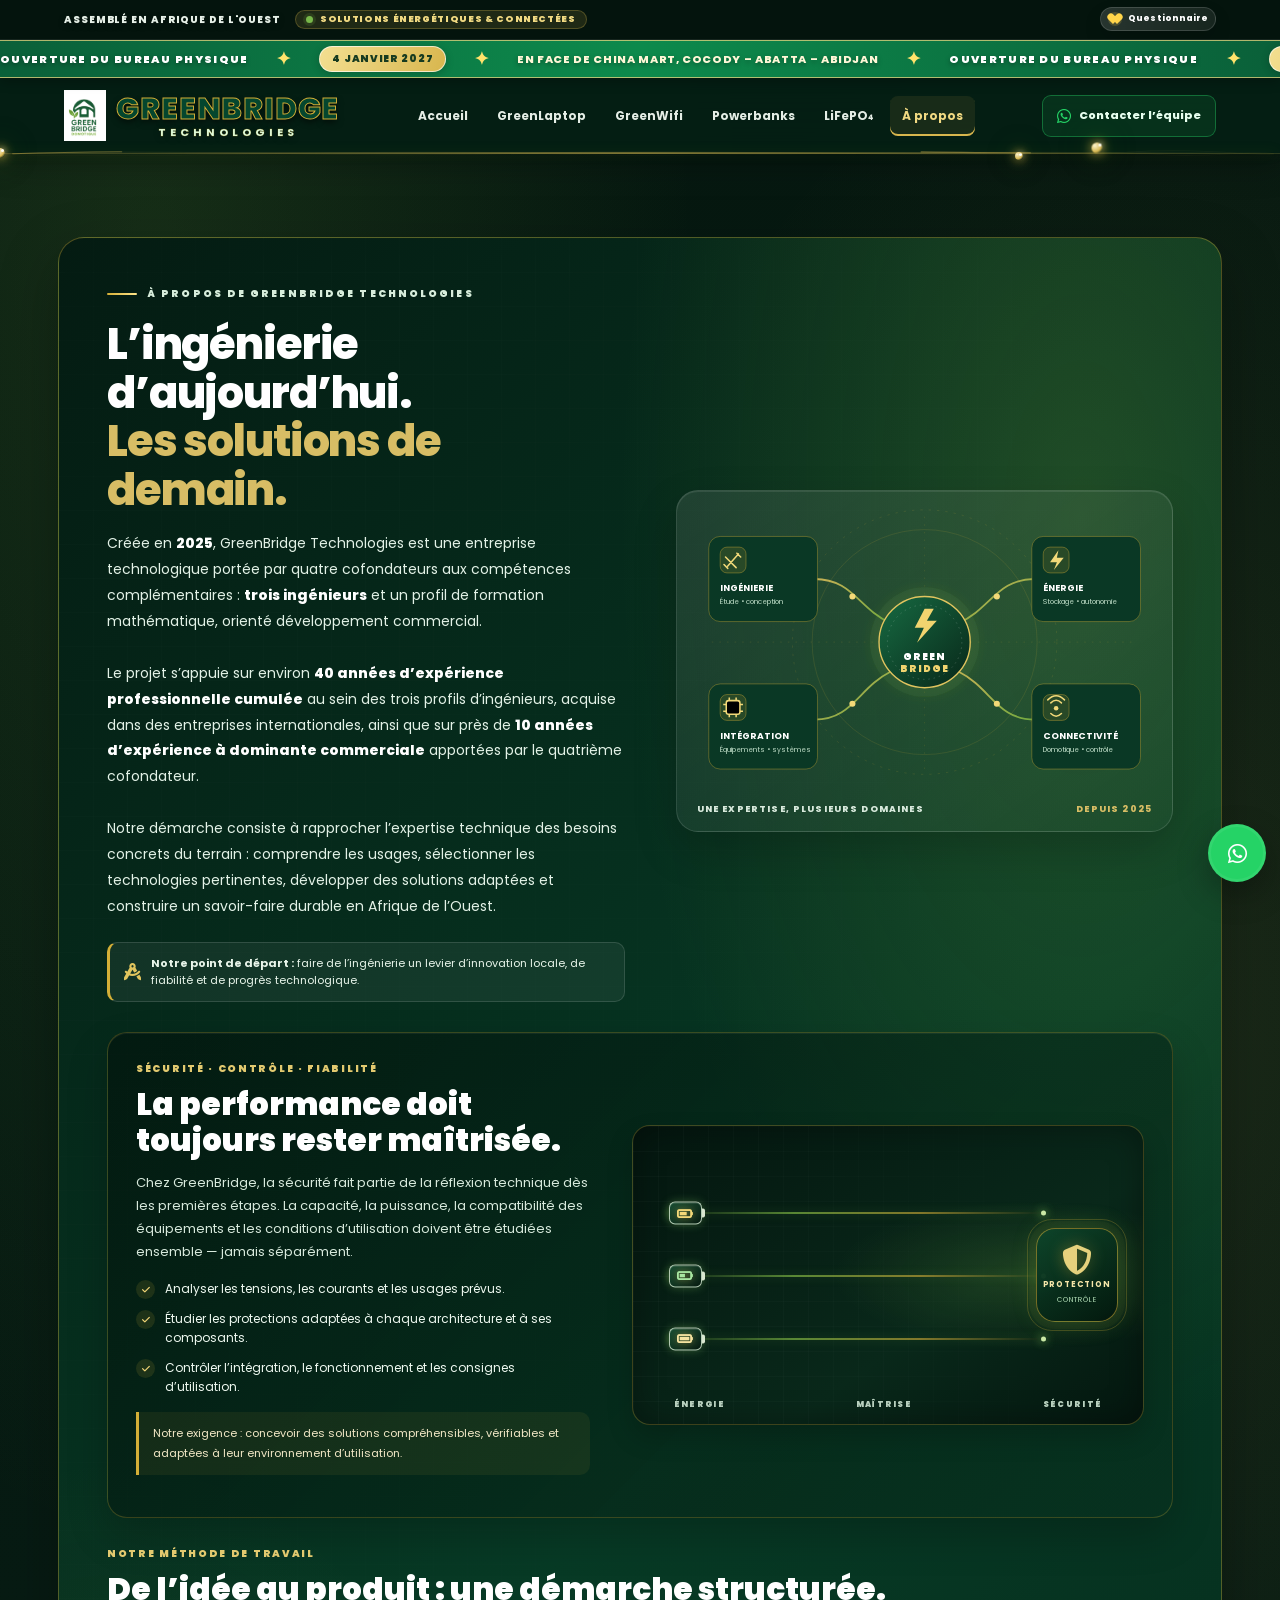
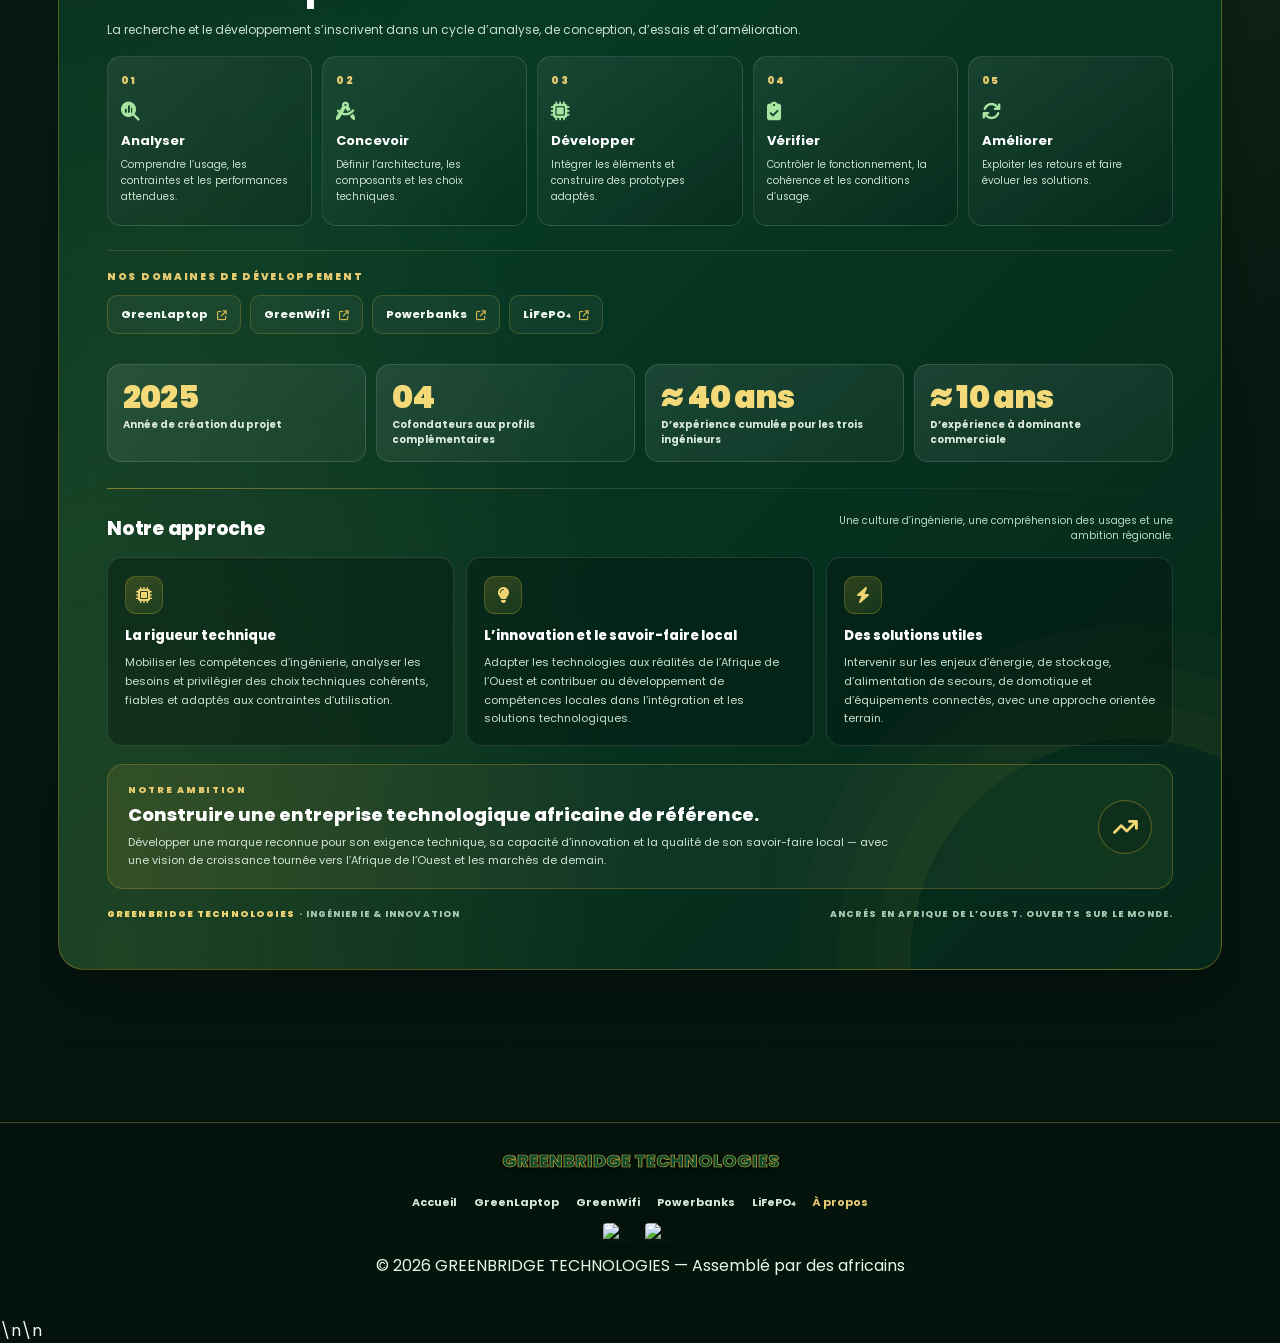
==== apropos.html @ 0605c3b7 "Update apropos.html" ====
<!DOCTYPE html>

<html lang="fr">
<head>
<script async="" src="https://www.googletagmanager.com/gtag/js?id=G-6M3D6J9B24"></script>
<script>
    window.dataLayer = window.dataLayer || [];
    function gtag(){dataLayer.push(arguments);}
    gtag('js', new Date());
    gtag('config', 'G-6M3D6J9B24');
  </script>
<meta charset="utf-8"/>
<meta content="width=device-width,initial-scale=1,viewport-fit=cover" name="viewport"/>
<title>À propos de GreenBridge Technologies — Ingénierie, R&D & sécurité</title>
<meta name="description" content="Découvrez les quatre univers GreenBridge et une démarche de recherche et développement portée par les ingénieurs associés et l’équipe."/>
<meta name="theme-color" content="#0a4d2e"/>
<link href="green bridge domo.png" rel="icon" type="image/png"/>
<link href="green bridge domo.png" rel="apple-touch-icon"/>
<link as="image" href="Energie_blanche.png" rel="preload"/>
<link as="image" href="green bridge domo.png" rel="preload"/>
<link as="image" href="Pwkb_Mini_3.png" rel="preload"/>
<link as="image" href="pwkb_123.png" rel="preload"/>
<link as="image" href="Greenplus_1.png" rel="preload"/>
<link as="image" href="Greenplus_2.png" rel="preload"/>
<link as="image" href="Greenplus_3.png" rel="preload"/>
<link as="image" href="pwkb_6.png" rel="preload"/>
<link as="image" href="pwkb_wireless_1.png" rel="preload"/>
<link as="image" href="Nos_produits_1.png" rel="preload"/>
<link as="image" href="Chargeur_ordi_1.png" rel="preload"/>
<link as="image" href="wifi_2.png" rel="preload"/>
<link as="image" href="Batterie%20GreenBridge%20violette%20en%20studio.png" rel="preload"/>
<link as="image" href="Greenonly.jpg" rel="preload"/>
<link as="image" href="greenonly1.jpg" rel="preload"/>
<link as="image" href="greenonly2.jpg" rel="preload"/>
<link as="image" href="greenonly3.jpg" rel="preload"/>
<link href="https://fonts.googleapis.com/css2?family=Poppins:wght@300;400;600;700;800&amp;display=swap" rel="stylesheet"/>
<link href="https://cdnjs.cloudflare.com/ajax/libs/font-awesome/6.4.2/css/all.min.css" rel="stylesheet"/>
<style>
  :root{
    --topbar-h:40px;
    --opening-h:38px;
    --header-h:72px;
    --maxw:1100px;
    --brand-green:#04462e;
    --green-dark:#061f14;
    --green-mid:#073217;
    --green-mid-2:#0b4d26;
    --accent:#7cb342;
    --accent-2:#a8e6a1;
    --bg:#0a4d2e;
    --gold-base:#d4af37;
    --gold-hover:#e6c95a;
    --muted-text-color:#e6f7ea;
    --electric-yellow:#ffd600;
    --whatsapp-green:#25D366;
    --card-bg-desktop: rgba(255,255,255,0.12);
    --card-bg-overlay: rgba(255,255,255,0.98);
    --card-border: rgba(6,42,32,0.06);
  }

  *{box-sizing:border-box}
  html, body{
    margin:0;
    padding:0;
    font-family:'Poppins',Arial,sans-serif;
    background:var(--bg);
    color:#fff;
    scroll-behavior:smooth;
    overflow-x:hidden;
    overflow-y:auto;
    min-height:100%;
    width:100%;
  }
  body{
    min-height:100vh;
    min-height:100dvh;
    width:100%;
    background:var(--bg);
    overscroll-behavior-y:auto;
    position:relative;
    -webkit-overflow-scrolling:touch;
  }
  body.no-scroll{overflow:hidden}
  a{color:inherit;text-decoration:none}
  img{max-width:100%;display:block}
  button{font-family:inherit}

  .page-bg{
    position:fixed;
    inset:0;
    z-index:0;
    pointer-events:none;
    width:100vw;
    height:100vh;
    height:100dvh;
    object-fit:cover;
    object-position:center center;
    transform:translateZ(0);
    backface-visibility:hidden;
    will-change:transform;
    background:var(--bg);
  }
  .page-bg-overlay{
    position:fixed;
    inset:0;
    z-index:1;
    pointer-events:none;
    background:linear-gradient(180deg, rgba(10,77,46,0.06), rgba(10,77,46,0.02));
  }

  .topbar{
    position:fixed;
    top:0;
    left:0;
    right:0;
    height:var(--topbar-h);
    background:var(--green-dark);
    display:flex;
    align-items:center;
    justify-content:space-between;
    gap:10px;
    padding:0 5vw;
    z-index:1500;
    font-size:12px;
    overflow:hidden;
  }
  .promo-wrap{flex:1;display:flex;align-items:center;justify-content:flex-start;min-width:0}
  .promo-text{
    display:inline-flex;
    align-items:center;
    gap:10px;
    font-size:10px;
    font-weight:800;
    letter-spacing:0.9px;
    text-transform:uppercase;
    color:#fff;
    -webkit-text-stroke:0.35px rgba(255,255,255,0.18);
    text-shadow:0 2px 6px rgba(0,0,0,0.35);
    white-space:nowrap;
  }
  .maintenance-status{
    display:inline-flex;
    align-items:center;
    gap:7px;
    padding:4px 10px;
    border:1px solid rgba(255,255,255,.45);
    border-radius:999px;
    background:linear-gradient(90deg,#d4af37,#f2d36b);
    color:#173b20;
    font-size:9px;
    line-height:1;
    font-weight:900;
    letter-spacing:.65px;
    text-shadow:none;
    -webkit-text-stroke:0;
    box-shadow:0 2px 8px rgba(0,0,0,.22);
  }
  .maintenance-status::before{
    content:"";
    width:7px;
    height:7px;
    flex:0 0 7px;
    border-radius:50%;
    background:#b42318;
    box-shadow:0 0 0 3px rgba(180,35,24,.14);
  }
  .topbar-actions{
    flex:0 0 auto;
    display:flex;
    align-items:center;
    justify-content:flex-end;
    min-width:0;
  }
  .survey-top-link{
    display:inline-flex;
    align-items:center;
    gap:6px;
    padding:4px 7px;
    border-radius:999px;
    border:1px solid rgba(255,255,255,0.14);
    background:linear-gradient(90deg, rgba(255,255,255,0.14), rgba(255,255,255,0.08));
    color:#fff;
    box-shadow:0 8px 18px rgba(0,0,0,0.14);
    text-decoration:none;
    cursor:pointer;
    font-weight:800;
    letter-spacing:0.05px;
    white-space:nowrap;
    transition:transform .18s ease, box-shadow .18s ease, background .18s ease;
    min-height:22px;
    line-height:1;
    touch-action:manipulation;
    -webkit-tap-highlight-color:transparent;
    position:relative;
    z-index:2000;
    pointer-events:auto;
    max-width:calc(100vw - 170px);
    overflow:hidden;
    transform:translateY(-1px);
    font-size:8.5px;
  }
  .survey-top-link:hover{
    transform:translateY(-2px);
    box-shadow:0 12px 28px rgba(0,0,0,0.22);
    background:linear-gradient(90deg, rgba(255,255,255,0.20), rgba(255,255,255,0.12));
  }
  .survey-top-link:active{
    transform:translateY(0px) scale(0.99);
  }
  .survey-top-badge{
    display:inline-flex;
    align-items:center;
    justify-content:center;
    width:14px;
    height:14px;
    border-radius:50%;
    background:rgba(255,213,74,0.18);
    color:#ffd54a;
    font-size:9px;
    flex:0 0 auto;
  }
  .survey-heart{
    width:10px;
    height:10px;
    position:relative;
    display:inline-block;
    animation:heartbeat 1.25s ease-in-out infinite;
    transform-origin:center;
  }
  .survey-heart::before,
  .survey-heart::after{
    content:"";
    position:absolute;
    width:7px;
    height:10px;
    background:#ffd54a;
    border-radius:7px 7px 0 0;
  }
  .survey-heart::before{
    left:3px;
    transform:rotate(-45deg);
    transform-origin:0 100%;
  }
  .survey-heart::after{
    left:0;
    transform:rotate(45deg);
    transform-origin:100% 100%;
  }
  @keyframes heartbeat{
    0%, 100%{ transform:scale(1); }
    14%{ transform:scale(1.08); }
    28%{ transform:scale(0.98); }
    42%{ transform:scale(1.12); }
    60%{ transform:scale(1); }
  }
  @media (max-width:640px){
    .promo-text{font-size:9px;gap:0}
    .promo-origin{display:none}
    .maintenance-status{font-size:8px;padding:4px 8px;letter-spacing:.45px}
    .survey-top-link{
      padding:3px 6px;
      gap:5px;
      font-size:8px;
      max-width:calc(100vw - 120px);
      min-height:20px;
    }
    .survey-top-badge{
      width:13px;
      height:13px;
    }
  }
  @media (max-width:420px){
    .survey-top-link{
      font-size:7.5px;
      padding:3px 5px;
      max-width:calc(100vw - 92px);
    }
  }


  /* Bande d'ouverture : pleine largeur entre la barre supérieure et le logo */
  .opening-strip{
    position:fixed;
    top:var(--topbar-h);
    left:0;
    right:0;
    width:100%;
    height:var(--opening-h);
    z-index:1495;
    display:flex;
    align-items:center;
    overflow:hidden;
    background:linear-gradient(90deg,#087a40 0%,#12a85d 50%,#087a40 100%);
    border-top:1px solid #f4d35e;
    border-bottom:1px solid #f4d35e;
    box-shadow:0 4px 12px rgba(0,0,0,.24);
  }
  .opening-strip-track{
    display:flex;
    align-items:center;
    width:max-content;
    flex:0 0 auto;
    animation:openingFullScroll 28s linear infinite;
    will-change:transform;
  }
  .opening-strip:hover .opening-strip-track{animation-play-state:paused}
  .opening-strip-group{
    display:flex;
    align-items:center;
    gap:28px;
    padding-right:28px;
    white-space:nowrap;
    flex:0 0 auto;
  }
  .opening-strip-title{
    color:#fff;
    font-size:12px;
    font-weight:900;
    letter-spacing:1.1px;
    text-transform:uppercase;
    text-shadow:0 2px 5px rgba(0,0,0,.35);
  }
  .opening-strip-date{
    display:inline-flex;
    align-items:center;
    justify-content:center;
    padding:4px 12px;
    border-radius:999px;
    background:linear-gradient(90deg,#ffe36b,#ffc928);
    color:#173b20;
    border:1px solid rgba(255,255,255,.65);
    box-shadow:0 2px 8px rgba(0,0,0,.2);
    font-size:11px;
    font-weight:900;
    letter-spacing:.7px;
  }
  .opening-strip-location{
    color:#fff7d7;
    font-size:11px;
    font-weight:800;
    letter-spacing:.65px;
    text-shadow:0 2px 5px rgba(0,0,0,.35);
    text-transform:uppercase;
  }
  .opening-strip-separator{color:#ffe36b;font-size:18px;font-weight:900;line-height:1}
  @keyframes openingFullScroll{
    from{transform:translateX(0)}
    to{transform:translateX(-33.333333%)}
  }

  header{
    position:fixed;
    top:calc(var(--topbar-h) + var(--opening-h));
    left:0;
    right:0;
    height:var(--header-h);
    background:linear-gradient(90deg,var(--green-mid),var(--green-mid-2));
    display:flex;
    align-items:center;
    justify-content:space-between;
    gap:10px;
    padding:0 5vw;
    z-index:1490;
    box-shadow:0 4px 12px rgba(0,0,0,.25);
    overflow:hidden;
  }
  .logo-text{
    display:flex;
    align-items:flex-start;
    gap:12px;
    flex:0 0 auto;
    min-width:0;
  }
  .logo-text img{
    height:56px;
    display:block;
    flex:0 0 auto;
  }
  .brand-stack{
    display:flex;
    flex-direction:column;
    align-items:center;
    justify-content:flex-start;
    line-height:1;
    text-align:center;
    min-width:0;
    margin:0;
    padding:0;
    position:relative;
    top:1px;
  }
  .company-name{
    font-size:34px;
    font-weight:800;
    letter-spacing:1px;
    padding:0;
    margin:0;
    border-radius:8px;
    color:#04462e;
    -webkit-text-stroke:0.95px var(--gold-base);
    text-shadow:0 3px 6px rgba(0,0,0,0.6);
    position:relative;
    top:2px;
    white-space:nowrap;
    line-height:1;
    text-align:center;
    width:max-content;
    display:block;
  }
  .company-tagline{
    font-size:14px;
    font-weight:700;
    letter-spacing:5px;
    text-transform:uppercase;
    color:#dfffe6;
    padding:0;
    margin:2px 0 0 0;
    text-shadow:0 2px 6px rgba(0,0,0,0.45);
    -webkit-text-stroke:0.4px rgba(212,175,55,0.55);
    white-space:nowrap;
    line-height:1;
    text-align:center;
    width:max-content;
    display:block;
  }

  .worldcup-ad{
    display:flex;
    align-items:center;
    gap:10px;
    max-width:360px;
    padding:8px 12px;
    border-radius:14px;
    background:linear-gradient(135deg, rgba(255,255,255,0.14), rgba(255,213,74,0.10));
    border:1px solid rgba(255,255,255,0.18);
    box-shadow:0 10px 24px rgba(0,0,0,0.18);
    text-decoration:none;
    color:#fff;
    backdrop-filter:blur(6px);
    transition:transform .18s ease, box-shadow .18s ease;
  }
  .worldcup-ad:hover{
    transform:translateY(-1px);
    box-shadow:0 14px 30px rgba(0,0,0,0.24);
  }
  .worldcup-ad-visual{
    width:52px;
    height:52px;
    border-radius:50%;
    overflow:hidden;
    flex:0 0 auto;
    box-shadow:0 0 0 2px rgba(255,255,255,0.14);
  }
  .worldcup-ad-visual svg{
    width:100%;
    height:100%;
    display:block;
  }
  .worldcup-ad-copy{
    display:flex;
    flex-direction:column;
    line-height:1.1;
    min-width:0;
  }
  .worldcup-ad-copy .ad-kicker{
    font-size:10px;
    letter-spacing:1px;
    font-weight:900;
    color:#ffd54a;
    text-transform:uppercase;
  }
  .worldcup-ad-copy strong{
    font-size:14px;
    font-weight:800;
    white-space:nowrap;
  }
  .worldcup-ad-copy small{
    font-size:11px;
    color:#e6f7ea;
    white-space:nowrap;
  }

  .flags-row{
    display:flex;
    align-items:center;
    gap:5px;
    margin-top:3px;
    flex-wrap:wrap;
    max-width:170px;
  }
  .flag-pill{
    width:20px;
    height:20px;
    border-radius:50%;
    overflow:hidden;
    display:inline-flex;
    align-items:center;
    justify-content:center;
    border:1px solid rgba(255,255,255,0.25);
    box-shadow:0 4px 10px rgba(0,0,0,0.16);
    background:#fff;
    flex:0 0 auto;
  }
  .flag-pill img{
    width:100%;
    height:100%;
    object-fit:cover;
  }

  .electric-band {
    position: fixed;
    top: calc(var(--topbar-h) + var(--opening-h) + var(--header-h) - 6px);
    left: 0;
    right: 0;
    height: 14px;
    z-index: 1900;
    pointer-events: none;
    overflow: visible;
    transform: translateZ(0);
  }
  .electric-band .container {
    position: absolute;
    left: 0;
    top: 50%;
    transform: translateY(-50%);
    width: 100vw;
    max-width: none;
    padding: 0;
    height: 100%;
    pointer-events: none;
    box-sizing: border-box;
  }
  .lightning-svg {
    width: 100vw;
    height: 100%;
    display: block;
    pointer-events: none;
    mix-blend-mode: screen;
  }
  .lightning-svg path.zap {
    stroke: var(--electric-yellow);
    stroke-width: 2.0;
    fill: none;
    stroke-linecap: round;
    stroke-linejoin: round;
    opacity: 0.9;
  }
  .lightning-svg path.bright {
    stroke: var(--electric-yellow);
    stroke-width: 2.6;
    fill: none;
    stroke-linecap: round;
    stroke-linejoin: round;
    opacity: 1;
    stroke-dasharray: 520;
    stroke-dashoffset: 520;
  }

  .orbs{
    position:absolute;
    left:0;
    top:0;
    width:100vw;
    height:100%;
    pointer-events:none;
    overflow:visible;
  }
  .orb{
    position:absolute;
    width:8px;
    height:8px;
    border-radius:50%;
    background:radial-gradient(circle at 30% 30%, #fff8b0, var(--electric-yellow));
    box-shadow:0 0 12px rgba(255,214,0,0.95),0 0 30px rgba(255,214,0,0.16);
    transform:translate(-50%,-50%);
    opacity:0;
    transition:opacity .18s linear;
  }
  .electric-band.active .orb{opacity:1;}
  @keyframes buzz-slow{
    0%{ transform: translate(-50%,-50%) translateX(-1.5px);}
    50%{ transform: translate(-50%,-50%) translateX(1.5px);}
    100%{ transform: translate(-50%,-50%) translateX(-1.5px);}
  }
  .orb.buzz{ animation:buzz-slow 1.8s linear infinite; }

  .glowline{
    position:absolute;
    left:50%;
    top:50%;
    transform:translate(-50%,-50%);
    height:3px;
    width:0;
    background:linear-gradient(90deg, rgba(255,238,170,0), var(--electric-yellow), rgba(255,238,170,0));
    border-radius:8px;
    box-shadow:0 6px 18px rgba(255,214,0,0.12);
    opacity:0;
    transition:opacity .22s ease;
  }
  .electric-band.active .glowline{
    width:100vw;
    opacity:1;
    animation:pulse 3s ease-in-out infinite;
  }
  @keyframes pulse{
    0%{ transform:translate(-50%,-50%) scaleX(.7); opacity:.6 }
    50%{ transform:translate(-50%,-50%) scaleX(1); opacity:1 }
    100%{ transform:translate(-50%,-50%) scaleX(.7); opacity:.6 }
  }

  .container{max-width:var(--maxw);margin:0 auto;padding:18px 14px 160px;position:relative;z-index:40}
  main.container{min-height:calc(100vh - 160px)}

  /* CADRE TRANSPARENT AUTOUR DE NOS MODÈLES */
  .models-wrapper{
    margin:18px 0 28px;
    padding:18px 12px 16px;
    width:100%;
    max-width:100vw;
    position:relative;
    z-index:60;
    border-radius:16px;
    background:rgba(255,255,255,.10);
    border:1px solid rgba(255,255,255,.18);
    box-shadow:0 12px 30px rgba(0,0,0,.10);
  }
  .models-header{display:flex;align-items:center;justify-content:center;margin-bottom:12px}
  .models-title{
    font-weight:800;
    font-size:22px;
    color:var(--brand-green);
    letter-spacing:0.4px;
    background:rgba(255,255,255,0.6);
    padding:8px 14px;
    border-radius:10px;
    box-shadow:0 8px 20px rgba(6,42,32,0.06)
  }
  .models{
    display:grid;
    grid-template-columns:repeat(auto-fit,minmax(min(100%,220px),1fr));
    gap:18px;
    align-items:stretch;
    min-width:0;
    max-width:100%;
    margin:0 auto;
    padding:6px 14px;
    box-sizing:border-box
  }
  .models .model{
    display:flex;
    flex-direction:column;
    justify-content:space-between;
    min-width:0;
    max-width:100%;
    box-sizing:border-box;
    overflow:hidden;
    gap:12px;
    padding:14px;
    border-radius:12px;
    background:var(--card-bg-desktop);
    border:1px solid var(--card-border);
    box-shadow:0 8px 20px rgba(6,42,32,0.04);
    cursor:pointer;
    min-height:240px;
    backdrop-filter:blur(4px) saturate(110%);
    color:#02110a;
    user-select:none;
    transition:transform .18s ease, box-shadow .18s ease, border-color .18s ease, background .18s ease;
  }

  .models .thumb,.models .meta,.models .model-new-actions{min-width:0;max-width:100%;box-sizing:border-box}
  .models .model.active{
    transform:translateY(-2px);
    background:rgba(255,255,255,0.22);
    border-color:rgba(124,179,66,0.35);
    box-shadow:0 14px 30px rgba(6,42,32,0.12);
  }
  .models .model:focus-visible{outline:3px solid rgba(212,175,55,0.38);outline-offset:3px}
  .models .thumb{
    position:relative;
    flex:0 0 56%;
    height:0;
    padding-bottom:56%;
    overflow:hidden;
    border-radius:10px;
    background:linear-gradient(180deg, rgba(255,255,255,0.06), rgba(255,255,255,0.10))
  }
  .models .thumb img{position:absolute;inset:0;width:100%;height:100%;object-fit:cover;object-position:center;border-radius:8px}
  .models .thumb.new-model-placeholder{display:flex;flex-direction:column;align-items:center;justify-content:center;gap:8px;color:#527363;font-size:12px;font-weight:800;text-align:center;background:linear-gradient(135deg,rgba(255,255,255,.8),rgba(220,239,225,.85));border:1px dashed rgba(10,77,46,.22);box-sizing:border-box}
  .models .thumb.new-model-placeholder i{font-size:30px;color:#7cb342}
  .model .meta{min-width:0;max-width:100%;width:100%;box-sizing:border-box}
  .model .meta h4{margin:0;font-size:18px;color:#02110a;font-weight:900;max-width:100%;overflow-wrap:anywhere;word-break:normal}
  .model .meta p{margin:10px 0 0;font-size:14px;color:rgba(2,17,10,0.95);line-height:1.25;font-weight:600;max-width:100%;overflow-wrap:anywhere;word-break:normal}
  .model .meta p small{display:block;color:rgba(2,17,10,0.88);font-weight:500;margin-top:4px;max-width:100%;overflow-wrap:anywhere;word-break:normal}
  .btn-small{background:transparent;border:1px solid rgba(6,42,32,0.06);padding:8px 10px;border-radius:8px;cursor:pointer;font-weight:700;color:#08110a}
  .notice-mini-link{display:inline-flex;align-items:center;justify-content:center;gap:5px;padding:8px 10px;border-radius:8px;background:#e7f4e9;color:#06462e;border:1px solid rgba(4,70,46,.12);font-size:11px;font-weight:800;text-decoration:none;white-space:nowrap}
  .notice-mini-link:hover{background:#d9efdd}
  /* Actions harmonisées des cartes dans « Nos modèles » : informations, notice et contact.
     La structure, les dimensions et la présentation générale des cartes sont conservées. */
  .model-new-actions{display:flex;flex-wrap:wrap;align-items:stretch;justify-content:center;gap:6px;margin-top:auto;width:100%;min-width:0;max-width:100%;box-sizing:border-box}
  .model-new-actions .new-info-btn,
  .model-new-actions .new-order-btn{display:inline-flex;flex:0 1 auto;min-width:0;max-width:100%;align-items:center;justify-content:center;gap:5px;padding:8px 9px;border:0;border-radius:8px;font-family:inherit;font-size:10px;line-height:1.15;font-weight:800;cursor:pointer;white-space:normal;overflow-wrap:anywhere;text-align:center;box-sizing:border-box}
  .model-new-actions .new-info-btn{background:#e7f4e9;color:#06462e}
  .model-new-actions .new-order-btn{background:#25D366;color:#fff}
  .model-new-actions .notice-mini-link{display:inline-flex;flex:0 1 auto;min-width:0;max-width:100%;padding:8px 9px;font-size:10px;white-space:normal;overflow-wrap:anywhere;text-align:center;box-sizing:border-box}
  .notice-link-btn{display:inline-flex;align-items:center;justify-content:center;gap:6px;padding:9px 11px;border-radius:8px;background:#e7f4e9;color:#06462e;border:1px solid rgba(4,70,46,.12);font-size:11px;font-weight:800;text-decoration:none;cursor:pointer}
  .notice-link-btn:hover{background:#d9efdd}
  .new-product-actions .notice-link-btn{font-family:inherit;font-size:11px}


  .new-products-section{
    margin:18px 0 28px;
    padding:18px 12px 16px;
    border-radius:16px;
    background:rgba(255,255,255,.10);
    border:1px solid rgba(255,255,255,.18);
    box-shadow:0 12px 30px rgba(0,0,0,.10);
  }
  .new-products-heading{display:flex;justify-content:center;align-items:center;margin-bottom:14px}
  .new-products-grid{
    display:grid;
    grid-template-columns:repeat(4,minmax(0,1fr));
    gap:14px;
    max-width:var(--maxw);
    margin:0 auto;
  }
  .new-product-card{
    position:relative;
    display:flex;
    flex-direction:column;
    align-items:center;
    gap:10px;
    min-width:0;
    min-height:235px;
    padding:18px 14px;
    border-radius:14px;
    background:rgba(255,255,255,.96);
    color:#10251a;
    text-align:center;
    box-shadow:0 10px 24px rgba(0,0,0,.12);
    border:1px solid rgba(212,175,55,.42);
    overflow:hidden;
  }
  .new-product-badge{
    display:inline-flex;
    align-items:center;
    justify-content:center;
    padding:5px 10px;
    border-radius:999px;
    background:linear-gradient(90deg,#ffe36b,#ffc928);
    color:#173b20;
    font-size:10px;
    font-weight:900;
    letter-spacing:.8px;
  }
  /* Zone photo sur les cartes : l'image remplit toute la surface réservée. */
  .new-product-photo-placeholder{
    position:relative;
    display:block;
    width:100%;
    height:160px;
    min-height:160px;
    max-height:160px;
    aspect-ratio:16 / 9;
    flex:0 0 160px;
    padding:0;
    border:0;
    border-radius:12px;
    background:linear-gradient(145deg,#f4faf5,#e7f2e9);
    color:#456c56;
    overflow:hidden;
  }
  .new-product-photo-placeholder i,
  .new-product-photo-placeholder span{position:absolute;left:50%;transform:translateX(-50%)}
  .new-product-photo-placeholder i{top:38%;font-size:31px;color:#6a9b79}
  .new-product-photo-placeholder span{top:65%;font-size:10px;font-weight:800;letter-spacing:.35px;white-space:nowrap}
  .new-product-photo-placeholder img{
    position:absolute;
    inset:0;
    width:100%;
    height:100%;
    max-width:none;
    object-fit:cover;
    object-position:center;
    display:block;
    border-radius:10px;
  }
  .new-product-card h3{margin:0;color:#06462e;font-size:16px;font-weight:900;line-height:1.25;overflow-wrap:anywhere}
  .new-product-card p{margin:0;color:#355346;font-size:12px;line-height:1.5;overflow-wrap:anywhere}
  .new-modal-photo-gallery{
    display:grid;
    grid-template-columns:repeat(3,minmax(0,1fr));
    gap:10px;
    margin:12px 0 16px;
  }
  .new-modal-photo-slot{min-width:0;display:flex;flex-direction:column;gap:6px}
  .new-modal-photo-frame{
    width:100%;
    aspect-ratio:4 / 3;
    min-height:90px;
    display:flex;
    flex-direction:column;
    align-items:center;
    justify-content:center;
    gap:7px;
    padding:8px;
    border:0;
    border-radius:11px;
    background:linear-gradient(145deg,#f4faf5,#e7f2e9);
    color:#456c56;
    text-align:center;
    overflow:hidden;
  }
  .new-modal-photo-frame i{font-size:25px;color:#6a9b79}
  .new-modal-photo-frame span{font-size:10px;font-weight:800}
  .new-modal-photo-caption{font-size:10px;color:#61786a;text-align:center}
  .new-modal-photo-img{width:100%;height:100%;object-fit:contain;display:block}
  .new-product-actions{display:flex;flex-wrap:wrap;justify-content:center;gap:7px;margin-top:auto;width:100%}
  .new-product-actions button{border:0;border-radius:8px;padding:9px 11px;font-family:inherit;font-size:11px;font-weight:800;cursor:pointer;max-width:100%}
  .new-info-btn{background:#e7f4e9;color:#06462e}
  .new-order-btn{background:#25D366;color:#fff}
  .stock-badge{display:inline-flex;align-items:center;gap:5px;margin-top:7px;padding:5px 9px;border-radius:999px;background:#c62828;color:#fff;font-size:10px;font-weight:900;letter-spacing:.5px}
  @media(max-width:900px){.new-products-grid{grid-template-columns:repeat(2,minmax(0,1fr))}}
  @media(max-width:640px){
    .new-products-section{margin:14px 0 22px;padding:14px 10px}
    .models-wrapper{margin:14px 0 22px;padding:14px 10px}
    .new-products-grid{grid-template-columns:minmax(0,1fr);gap:12px;width:100%}
    .new-product-card{width:100%;min-height:0;padding:16px 14px;gap:9px}
    .new-product-card h3{font-size:16px}
    .new-product-card p{font-size:13px;line-height:1.5;max-width:34rem}
    .new-product-photo-placeholder{height:170px;min-height:170px;max-height:170px;flex-basis:170px}
    .new-modal-photo-gallery{grid-template-columns:repeat(2,minmax(0,1fr));gap:8px}
    .new-modal-photo-frame{min-height:82px}
    .new-product-actions{gap:8px}
    .new-product-actions button{font-size:12px;padding:9px 12px}
  }
  @media(max-width:380px){
    .new-products-section{padding:12px 8px}
    .models-wrapper{padding:12px 8px}
    .new-product-card{padding:14px 10px}
    .new-product-card h3{font-size:15px}
    .new-product-card p{font-size:12px}
  }

  .futures-title{display:flex;align-items:center;justify-content:center;margin-top:24px;margin-bottom:10px}
  .futures-title .models-title{padding:8px 14px}
  .featured{margin-top:10px;border-radius:12px;overflow:hidden;border:1px solid rgba(212,175,55,0.12);background:rgba(255,255,255,0.94);box-shadow:0 12px 36px rgba(6,42,32,0.06)}
  .featured-hero{position:relative;height:320px;overflow:hidden;background:#000}
  .featured-hero .slide{position:absolute;inset:0;opacity:0;transition:opacity 700ms ease, transform 700ms;transform:scale(1.03)}
  .featured-hero .slide.active{opacity:1;transform:scale(1);z-index:2}
  .featured-hero img{width:100%;height:100%;object-fit:cover;object-position:center center;display:block}
  .featured-copy{padding:14px 18px;text-align:center}
  .featured-copy h3{margin:0;color:var(--brand-green);font-weight:800;letter-spacing:0.3px;font-size:18px}
  .featured-copy p{color:rgba(2,17,10,0.95);margin-top:10px;line-height:1.45}
  .availability-badge{display:inline-block;margin-top:12px;padding:10px 18px;border-radius:999px;background:linear-gradient(90deg,#ffd54a,#ffb300);color:#08110a;font-weight:900;font-size:16px;box-shadow:0 10px 30px rgba(255,180,0,0.18);border:1px solid rgba(0,0,0,0.06)}

  .modal-overlay{
    position:fixed;
    inset:0;
    background:rgba(0,0,0,0.56);
    display:none;
    align-items:center;
    justify-content:center;
    z-index:5000;
    padding:14px;
  }
  .modal{
    width:min(760px,96vw);
    background:#fff;
    border-radius:18px;
    padding:18px;
    overflow:auto;
    box-shadow:0 20px 45px rgba(0,0,0,0.42);
    max-height:calc(100vh - 28px);
    position:relative;
  }
  .modal h2{font-size:18px;margin-top:0;margin-right:28px;color:#08110a}
  .modal .close{
    position:sticky;
    top:0;
    margin-left:auto;
    width:34px;
    height:34px;
    display:flex;
    align-items:center;
    justify-content:center;
    background:#fff;
    border:1px solid rgba(6,42,32,0.12);
    border-radius:50%;
    font-size:16px;
    cursor:pointer;
    box-shadow:0 6px 14px rgba(0,0,0,0.10);
    color:#0b2418;
    z-index:20;
    flex:0 0 auto;
  }
  .modal-body{color:#23403a;line-height:1.5}
  .modal-body ul{margin-top:8px;margin-bottom:0;padding-left:20px}
  .modal-body li{margin-bottom:6px}

  .modal-carousel{
    position:relative;
    width:100%;
    border-radius:14px;
    overflow:hidden;
    background:linear-gradient(180deg,#fbfeff,#f3f9fc);
    border:1px solid rgba(6,42,32,0.06);
    box-shadow:0 10px 24px rgba(6,42,32,0.05);
    margin:10px 0 14px;
  }
  .modal-carousel-stage{
    position:relative;
    width:100%;
    height:320px;
    overflow:hidden;
    background:#f8fbfa;
  }
  .modal-carousel-stage img{
    width:100%;
    height:100%;
    object-fit:contain;
    object-position:center;
    display:block;
    transition:opacity .35s ease, transform .35s ease;
  }
  .modal-photo-fallback{position:absolute;inset:0;display:flex;flex-direction:column;align-items:center;justify-content:center;gap:8px;background:linear-gradient(145deg,#f4faf5,#e7f2e9);color:#456c56;text-align:center;font-size:12px;font-weight:800}
  .modal-photo-fallback i{font-size:30px;color:#7cb342}
  .modal-carousel-controls{
    position:absolute;
    inset:0;
    display:flex;
    align-items:center;
    justify-content:space-between;
    padding:0 8px;
    pointer-events:none;
  }
  .carousel-btn{
    pointer-events:auto;
    width:40px;
    height:40px;
    border:0;
    border-radius:50%;
    background:rgba(255,255,255,0.92);
    color:#0b2418;
    display:flex;
    align-items:center;
    justify-content:center;
    box-shadow:0 8px 18px rgba(0,0,0,0.12);
    cursor:pointer;
    font-size:16px;
  }
  .carousel-btn:active{transform:scale(.96)}
  .carousel-dots{
    display:flex;
    gap:6px;
    justify-content:center;
    align-items:center;
    padding:10px 0 2px;
    flex-wrap:wrap;
  }
  .carousel-dot{
    width:9px;
    height:9px;
    border-radius:50%;
    border:0;
    background:rgba(4,70,46,0.28);
    cursor:pointer;
    padding:0;
  }
  .carousel-dot.active{
    background:var(--brand-green);
    transform:scale(1.15);
  }

  .whatsapp-choice{display:grid;grid-template-columns:1fr;gap:10px;margin-top:12px}
  .whatsapp-card{
    border:1px solid rgba(6,42,32,0.08);
    background:linear-gradient(180deg, #ffffff 0%, #f7fbf9 100%);
    border-radius:12px;
    padding:10px;
    cursor:pointer;
    text-align:left;
    box-shadow:0 8px 18px rgba(6,42,32,0.06);
  }
  .whatsapp-card .top{display:flex;align-items:center;gap:10px}
  .whatsapp-card .flag{
    width:36px;
    height:26px;
    border-radius:6px;
    overflow:hidden;
    border:1px solid rgba(0,0,0,0.08);
    box-shadow:0 4px 10px rgba(0,0,0,0.08);
    flex:0 0 auto;
  }
  .whatsapp-card .flag img{width:100%;height:100%;object-fit:cover}
  .whatsapp-card h4{margin:0;font-size:14px;color:#082014}
  .whatsapp-card p{margin:5px 0 0;color:#315348;font-size:12px;line-height:1.35}
  .whatsapp-card .go{margin-top:9px;display:inline-flex;align-items:center;gap:7px;padding:7px 10px;border-radius:999px;background:linear-gradient(90deg, var(--brand-green), var(--green-mid));color:#fff;font-weight:800;font-size:12px}

  .fab{
    width:58px;
    height:58px;
    border-radius:50%;
    display:flex;
    align-items:center;
    justify-content:center;
    position:fixed;
    right:14px;
    bottom:18px;
    z-index:4000;
    box-shadow:0 10px 30px rgba(2,50,26,0.25);
    background:var(--whatsapp-green);
    border:3px solid rgba(255,255,255,0.06);
    cursor:pointer;
  }
  .fab button{width:100%;height:100%;border:0;background:transparent;color:#fff;font-size:22px;cursor:pointer;border-radius:50%}
  .fab:focus,.fab button:focus{outline:3px solid rgba(255,255,255,0.12);outline-offset:2px}

  footer{background:var(--green-dark);color:#fff;padding:18px 5vw 40px;text-align:center;margin-top:28px;position:relative;z-index:50}
  .footer-company{display:block;margin:0 auto 8px;font-size:18px;font-weight:800;color:#04462e;-webkit-text-stroke:0.7px var(--gold-base);text-shadow:0 3px 6px rgba(0,0,0,0.6);padding:6px 10px;border-radius:6px;width:max-content}
  .footer-contact{margin-top:6px;color:#e6f7ea;line-height:1.6}

  .led-indicator{width:18px;height:18px;border-radius:50%;background:#999;box-shadow:0 0 10px rgba(0,0,0,0.2);flex:0 0 auto}
  .led-low{background:#8bc34a}
  .led-med{background:#ffeb3b}
  .led-high{background:#ff5722}
  .blink-slow{animation:blink 1.5s infinite}
  .blink-med{animation:blink 1s infinite}
  .blink-fast{animation:blink 0.4s infinite}
  @keyframes blink{0%,100%{opacity:1}50%{opacity:0.2}}

  @media (max-width:1100px){
    .models{grid-template-columns:repeat(auto-fit,minmax(220px,1fr))}
  }
  @media (max-width:900px){
    .featured-hero{height:280px}
  }
  @media (max-width:820px){
    .models{grid-template-columns:1fr;gap:20px}
    .company-name{font-size:30px}
    .logo-text img{height:50px}
    .fab{width:50px;height:50px}
    .fab button{font-size:20px}
    .worldcup-ad{max-width:250px;padding:7px 10px}
    .worldcup-ad-copy small{display:none}
  }
  @media (max-width:768px){
    .company-name{font-size:26px}
    .featured-hero{height:240px}
  }
  @media (max-width:640px){
    :root{--topbar-h:36px;--opening-h:34px;--header-h:66px}
    .opening-strip-track{animation-duration:21s}
    .opening-strip-group{gap:16px;padding-right:16px}
    .opening-strip-title{font-size:9px;letter-spacing:.65px}
    .opening-strip-date{font-size:9px;padding:3px 9px}
    .opening-strip-location{font-size:8.5px;letter-spacing:.35px}
    .opening-strip-separator{font-size:14px}
    .company-tagline{font-size:12px;letter-spacing:4px}
    .logo-text img{height:46px}
    .featured-hero{height:220px}
    .modal{
      width:min(96vw,760px);
      max-height:calc(100vh - 20px);
      padding:16px;
      border-radius:16px;
    }
    .modal-carousel-stage{
      height:240px;
    }
    .carousel-btn{
      width:36px;
      height:36px;
      font-size:15px;
    }
    .modal h2{font-size:17px}
    .worldcup-ad{
      max-width:calc(100vw - 180px);
      gap:8px;
    }
    .worldcup-ad-visual{
      width:42px;
      height:42px;
    }
    .worldcup-ad-copy strong{
      font-size:12px;
    }
    .company-name{
      font-size:22px;
    }
    .company-tagline{
      font-size:11px;
    }
  }
  @media (max-width:480px){
    .opening-strip-track{animation-duration:18s}
    .opening-strip-group{gap:12px;padding-right:12px}
    .opening-strip-title{font-size:8px}
    .opening-strip-date{font-size:8px;padding:3px 7px}
    .opening-strip-location{font-size:7.5px}
    .hero-content{
      max-width:92vw;
      padding:0 12px;
    }
    .hero-content h1{
      font-size:28px;
      font-weight:700;
      margin:0 0 8px;
      white-space:nowrap;
      overflow-x:hidden;
      text-overflow:ellipsis;
    }
    .hero-content p{
      font-size:16px;
      line-height:1.5;
    }
    .btn-primary{
      padding:12px 28px;
      font-size:15px;
    }
    .survey-top-link{
      font-size:7.5px;
      padding:3px 5px;
      max-width:calc(100vw - 92px);
    }
  }
  

  /* ============================================================
     GREENBRIDGE — SECTION INSTITUTIONNELLE « À PROPOS »
     Bloc autonome : aucun visuel externe requis (SVG intégré).
     ============================================================ */
  .gb-about-section{
    position:relative;
    isolation:isolate;
    overflow:hidden;
    margin:34px 0 12px;
    padding:clamp(22px,4vw,46px);
    border-radius:26px;
    color:#f5fff7;
    background:
      radial-gradient(ellipse at 88% 12%, rgba(124,179,66,.22), transparent 32%),
      radial-gradient(ellipse at 5% 100%, rgba(212,175,55,.12), transparent 34%),
      linear-gradient(135deg,#041b12 0%,#073a25 52%,#052719 100%);
    border:1px solid rgba(212,175,55,.36);
    box-shadow:0 24px 60px rgba(0,0,0,.26), inset 0 1px 0 rgba(255,255,255,.08);
  }
  .gb-about-section::before{
    content:"";position:absolute;inset:0;z-index:-1;pointer-events:none;opacity:.16;
    background-image:linear-gradient(rgba(255,255,255,.10) 1px,transparent 1px),linear-gradient(90deg,rgba(255,255,255,.10) 1px,transparent 1px);
    background-size:34px 34px;
    mask-image:linear-gradient(120deg,rgba(0,0,0,.72),transparent 76%);
  }
  .gb-about-section::after{
    content:"";position:absolute;z-index:-1;right:-130px;bottom:-210px;width:440px;height:440px;
    border:1px solid rgba(212,175,55,.12);border-radius:50%;
    box-shadow:0 0 0 34px rgba(212,175,55,.025),0 0 0 72px rgba(212,175,55,.02),0 0 0 112px rgba(212,175,55,.015);
    pointer-events:none;
  }
  .gb-about-inner{max-width:1120px;margin:0 auto;position:relative;z-index:1}
  .gb-about-topline{display:flex;align-items:center;gap:10px;margin-bottom:18px;color:#d7eddb;font-size:10px;font-weight:900;letter-spacing:2.1px;text-transform:uppercase}
  .gb-about-topline::before{content:"";width:30px;height:2px;background:linear-gradient(90deg,#d4af37,#ffe58a);border-radius:2px}
  .gb-about-hero{display:grid;grid-template-columns:minmax(0,1.02fr) minmax(300px,.98fr);gap:clamp(22px,4vw,54px);align-items:center}
  .gb-about-copy{min-width:0}
  .gb-about-copy h2{margin:0 0 17px;color:#fff;font-size:clamp(27px,3.5vw,43px);font-weight:800;line-height:1.13;letter-spacing:-1.15px;max-width:680px}
  .gb-about-copy h2 em{font-style:normal;color:#d7bd65}
  .gb-about-lead{margin:0;color:#e3f2e7;font-size:14px;line-height:1.85;font-weight:400;max-width:690px}
  .gb-about-lead strong{color:#fff;font-weight:800}
  .gb-about-origin{display:flex;align-items:center;gap:10px;margin-top:22px;padding:12px 14px;max-width:520px;border:1px solid rgba(255,255,255,.13);border-left:3px solid #d4af37;border-radius:10px;background:rgba(255,255,255,.055);color:#e8f5ea;font-size:11px;line-height:1.55}
  .gb-about-origin i{color:#e1c55d;font-size:17px;flex:0 0 auto}
  .gb-about-art{position:relative;min-width:0;padding:12px;border:1px solid rgba(255,255,255,.13);border-radius:22px;background:linear-gradient(145deg,rgba(255,255,255,.095),rgba(255,255,255,.025));box-shadow:inset 0 1px 0 rgba(255,255,255,.09),0 18px 44px rgba(0,0,0,.19)}
  .gb-about-art svg{width:100%;height:auto;display:block;overflow:visible}
  .gb-about-art-caption{display:flex;align-items:center;justify-content:space-between;gap:10px;padding:4px 8px 3px;color:#d8e9dc;font-size:9px;font-weight:800;letter-spacing:1.15px;text-transform:uppercase}
  .gb-about-art-caption span:last-child{color:#d7bd65}
  .gb-about-stats{display:grid;grid-template-columns:repeat(4,minmax(0,1fr));gap:10px;margin:30px 0 26px}
  .gb-about-stat{min-width:0;padding:16px 15px 14px;border:1px solid rgba(255,255,255,.13);border-radius:14px;background:linear-gradient(145deg,rgba(255,255,255,.085),rgba(255,255,255,.035))}
  .gb-about-stat strong{display:block;margin-bottom:5px;color:#f4d978;font-size:clamp(24px,3vw,32px);font-weight:900;line-height:1;letter-spacing:-.8px;font-variant-numeric:tabular-nums}
  .gb-about-stat span{display:block;color:#dcebe0;font-size:10px;line-height:1.45;font-weight:700}
  .gb-about-divider{height:1px;margin:0 0 24px;background:linear-gradient(90deg,rgba(212,175,55,.55),rgba(255,255,255,.12),transparent)}
  .gb-about-subhead{display:flex;align-items:end;justify-content:space-between;gap:18px;margin-bottom:14px}
  .gb-about-subhead h3{margin:0;color:#fff;font-size:19px;font-weight:800;letter-spacing:-.25px}
  .gb-about-subhead p{margin:0;color:#bbd8c3;font-size:10px;line-height:1.5;text-align:right;max-width:350px}
  .gb-about-pillars{display:grid;grid-template-columns:repeat(3,minmax(0,1fr));gap:12px}
  .gb-about-pillar{min-width:0;padding:18px 17px 17px;border-radius:15px;background:rgba(2,18,12,.36);border:1px solid rgba(255,255,255,.12);transition:transform .2s ease,border-color .2s ease,background .2s ease}
  .gb-about-pillar:hover{transform:translateY(-3px);border-color:rgba(212,175,55,.42);background:rgba(2,18,12,.48)}
  .gb-about-pillar-icon{display:flex;align-items:center;justify-content:center;width:38px;height:38px;margin-bottom:12px;border-radius:11px;background:linear-gradient(145deg,rgba(212,175,55,.22),rgba(124,179,66,.13));border:1px solid rgba(212,175,55,.25);color:#f0d474;font-size:16px}
  .gb-about-pillar h4{margin:0 0 7px;color:#fff;font-size:13px;font-weight:800}
  .gb-about-pillar p{margin:0;color:#c9dfcf;font-size:11px;line-height:1.7}
  .gb-about-vision{display:grid;grid-template-columns:1fr auto;gap:18px;align-items:center;margin-top:18px;padding:19px 20px;border:1px solid rgba(212,175,55,.28);border-radius:16px;background:linear-gradient(100deg,rgba(212,175,55,.12),rgba(255,255,255,.035) 55%,rgba(124,179,66,.10))}
  .gb-about-vision-label{display:block;margin-bottom:6px;color:#e5ca70;font-size:9px;font-weight:900;letter-spacing:1.7px;text-transform:uppercase}
  .gb-about-vision h3{margin:0 0 6px;color:#fff;font-size:18px;line-height:1.3;font-weight:800}
  .gb-about-vision p{margin:0;color:#d1e4d6;font-size:11px;line-height:1.65;max-width:780px}
  .gb-about-vision-mark{display:flex;align-items:center;justify-content:center;width:54px;height:54px;border-radius:50%;border:1px solid rgba(212,175,55,.4);color:#f2d675;font-size:22px;background:rgba(0,0,0,.13)}
  .gb-about-signature{display:flex;align-items:center;justify-content:space-between;gap:12px;margin-top:19px;color:#a9cbb4;font-size:9px;font-weight:800;letter-spacing:1.1px;text-transform:uppercase}
  .gb-about-signature strong{color:#f0d675;font-weight:900}
  @media(max-width:820px){
    .gb-about-hero{grid-template-columns:1fr;gap:24px}
    .gb-about-art{max-width:620px;margin:0 auto;width:100%}
    .gb-about-stats{grid-template-columns:repeat(2,minmax(0,1fr))}
    .gb-about-pillars{grid-template-columns:1fr}
    .gb-about-pillar{display:grid;grid-template-columns:40px 1fr;column-gap:12px;align-items:start;padding:14px}
    .gb-about-pillar-icon{grid-row:1 / span 2;margin:0}
    .gb-about-pillar h4{padding-top:2px}
  }
  @media(max-width:560px){
    .gb-about-section{margin:24px 0 8px;padding:22px 15px;border-radius:19px}
    .gb-about-copy h2{font-size:29px;letter-spacing:-.65px}
    .gb-about-lead{font-size:12px;line-height:1.8}
    .gb-about-origin{font-size:10px;align-items:flex-start}
    .gb-about-stats{gap:8px;margin:22px 0}
    .gb-about-stat{padding:13px 11px}
    .gb-about-stat strong{font-size:25px}
    .gb-about-stat span{font-size:9px}
    .gb-about-subhead{display:block}
    .gb-about-subhead p{text-align:left;margin-top:5px}
    .gb-about-vision{grid-template-columns:1fr;padding:16px}
    .gb-about-vision-mark{display:none}
    .gb-about-vision h3{font-size:16px}
    .gb-about-signature{align-items:flex-start;flex-direction:column;gap:5px;font-size:8px}
    .gb-about-art-caption{font-size:8px;letter-spacing:.7px}
  }




  /* ============================================================
     GREENBRIDGE — PAGE D'ACCUEIL COMMERCIALE & CATALOGUE SEGMENTÉ
     Quatre familles lisibles, liens d'accès direct et produits phares.
     ============================================================ */
  .gb-commerce-intro{margin:18px 0 28px;position:relative;z-index:45}
  .gb-commerce-hero{display:grid;grid-template-columns:minmax(0,1.05fr) minmax(340px,.95fr);gap:clamp(22px,4vw,46px);align-items:center;padding:clamp(22px,4vw,42px);border-radius:25px;border:1px solid rgba(212,175,55,.32);background:radial-gradient(circle at 90% 10%,rgba(124,179,66,.20),transparent 35%),linear-gradient(128deg,rgba(3,27,18,.97),rgba(5,57,34,.94) 58%,rgba(7,43,27,.97));box-shadow:0 20px 48px rgba(0,0,0,.22);overflow:hidden}
  .gb-commerce-copy{min-width:0}
  .gb-commerce-eyebrow{display:flex;align-items:center;gap:9px;margin-bottom:15px;color:#e4d18c;font-size:9px;font-weight:900;letter-spacing:1.65px;text-transform:uppercase}
  .gb-commerce-eyebrow span{width:24px;height:2px;border-radius:2px;background:#d4af37}
  .gb-commerce-copy h1{max-width:680px;margin:0 0 16px;color:#fff;font-size:clamp(30px,4vw,47px);font-weight:900;line-height:1.08;letter-spacing:-1.4px}
  .gb-commerce-copy h1 em{color:#e4c75f;font-style:normal}
  .gb-commerce-lead{max-width:660px;margin:0;color:#d9e9dd;font-size:13px;line-height:1.85}
  .gb-commerce-lead strong{color:#fff;font-weight:800}
  .gb-commerce-actions{display:flex;align-items:center;gap:10px;flex-wrap:wrap;margin-top:22px}
  .gb-commerce-primary,.gb-commerce-secondary{min-height:43px;display:inline-flex;align-items:center;justify-content:center;gap:9px;padding:11px 15px;border-radius:10px;font-family:inherit;font-size:11px;font-weight:900;text-decoration:none;cursor:pointer;transition:transform .18s ease,box-shadow .18s ease,background .18s ease}
  .gb-commerce-primary{color:#102417;background:linear-gradient(100deg,#f4dc83,#d4af37);border:1px solid rgba(255,255,255,.3);box-shadow:0 8px 20px rgba(0,0,0,.17)}
  .gb-commerce-secondary{color:#fff;background:rgba(255,255,255,.075);border:1px solid rgba(255,255,255,.2)}
  .gb-commerce-primary:hover,.gb-commerce-secondary:hover{transform:translateY(-2px);box-shadow:0 12px 26px rgba(0,0,0,.22)}
  .gb-commerce-proofline{display:flex;gap:14px 18px;flex-wrap:wrap;margin-top:22px;color:#b8d2c0;font-size:9px;font-weight:800}
  .gb-commerce-proofline span{display:inline-flex;align-items:center;gap:6px}
  .gb-commerce-proofline i{color:#e1c45e}
  .gb-commerce-visual{min-width:0;padding:11px;border-radius:19px;background:rgba(255,255,255,.055);border:1px solid rgba(255,255,255,.13);box-shadow:inset 0 1px 0 rgba(255,255,255,.08)}
  .gb-commerce-visual-grid{display:grid;grid-template-columns:repeat(2,minmax(0,1fr));gap:9px}
  .gb-commerce-visual-tile{position:relative;display:flex;align-items:center;justify-content:center;min-width:0;height:145px;overflow:hidden;border-radius:13px;background:linear-gradient(145deg,#f7faf7,#dfebe1);text-decoration:none;color:#082518;border:1px solid rgba(255,255,255,.5)}
  .gb-commerce-visual-tile::after{content:"";position:absolute;inset:35% 0 0;background:linear-gradient(180deg,transparent,rgba(2,24,14,.86));pointer-events:none}
  .gb-commerce-visual-tile img{width:100%;height:100%;object-fit:contain;padding:8px;transition:transform .25s ease}
  .gb-commerce-visual-tile:hover img{transform:scale(1.055)}
  .gb-commerce-visual-tile span{position:absolute;z-index:1;left:10px;right:8px;bottom:9px;color:#fff;font-size:9px;font-weight:900;letter-spacing:.7px;text-shadow:0 2px 5px rgba(0,0,0,.5)}
  .gb-commerce-visual-tile span strong{display:block;margin-top:3px;color:#f2d777;font-size:10px;letter-spacing:0}
  .gb-commerce-visual-caption{display:flex;justify-content:space-between;gap:8px;padding:10px 3px 1px;color:#b5cfbd;font-size:8px;font-weight:900;letter-spacing:1.1px}
  .gb-commerce-visual-caption span:last-child{color:#d8bd61}
  .gb-universe-heading{display:flex;align-items:end;justify-content:space-between;gap:15px;margin:28px 4px 13px;scroll-margin-top:calc(var(--topbar-h) + var(--opening-h) + var(--header-h) + 24px)}
  .gb-section-kicker{display:block;margin-bottom:5px;color:#f0d477;font-size:9px;font-weight:900;letter-spacing:1.6px}
  .gb-universe-heading h2{margin:0;color:#fff;font-size:clamp(21px,2.8vw,28px);font-weight:900;letter-spacing:-.55px}
  .gb-universe-heading p{margin:5px 0 0;color:#dcefe2;font-size:11px;line-height:1.6}
  .gb-universe-count{padding:7px 10px;border:1px solid rgba(255,255,255,.2);border-radius:999px;color:#e4cb78;font-size:9px;font-weight:900;letter-spacing:1px;white-space:nowrap}
  .gb-universe-grid{display:grid;grid-template-columns:repeat(4,minmax(0,1fr));gap:12px}
  .gb-universe-card{display:flex;flex-direction:column;min-width:0;overflow:hidden;border:1px solid rgba(212,175,55,.25);border-radius:16px;background:linear-gradient(160deg,rgba(255,255,255,.97),rgba(238,246,239,.95));color:#10271b;text-decoration:none;box-shadow:0 10px 25px rgba(0,0,0,.13);transition:transform .2s ease,box-shadow .2s ease,border-color .2s ease}
  .gb-universe-card:hover{transform:translateY(-4px);border-color:rgba(212,175,55,.75);box-shadow:0 18px 32px rgba(0,0,0,.2)}
  .gb-universe-image{position:relative;height:132px;overflow:hidden;background:linear-gradient(145deg,#f8fbf8,#e4eee6)}
  .gb-universe-image img{width:100%;height:100%;object-fit:contain;padding:9px;transition:transform .25s ease}
  .gb-universe-card:hover .gb-universe-image img{transform:scale(1.045)}
  .gb-universe-number{position:absolute;top:9px;left:10px;display:grid;place-items:center;width:26px;height:26px;border-radius:50%;background:#073a25;color:#f1d57b;font-size:9px;font-weight:900;box-shadow:0 3px 10px rgba(0,0,0,.15)}
  .gb-universe-content{display:flex;flex:1;flex-direction:column;align-items:flex-start;padding:13px 13px 14px}
  .gb-universe-tag{margin-bottom:7px;color:#63846c;font-size:7px;font-weight:900;letter-spacing:1px}
  .gb-universe-content h3{margin:0 0 7px;color:#073a25;font-size:14px;font-weight:900;line-height:1.25}
  .gb-universe-content p{margin:0 0 12px;color:#435d4c;font-size:10px;line-height:1.6}
  .gb-universe-content strong{display:flex;align-items:center;gap:8px;margin-top:auto;color:#0a5835;font-size:9px;font-weight:900}
  .gb-universe-content strong i{color:#b38e25;transition:transform .18s ease}
  .gb-universe-card:hover .gb-universe-content strong i{transform:translateX(4px)}
  .gb-catalogue-shell{margin-top:26px}
  .gb-catalogue-shell>.models-header{margin-bottom:18px}
  .gb-product-family{margin:20px 0 23px;padding:clamp(16px,2.6vw,26px);border:1px solid rgba(255,255,255,.16);border-radius:20px;background:linear-gradient(145deg,rgba(3,30,19,.50),rgba(7,58,34,.44));box-shadow:0 12px 28px rgba(0,0,0,.11);scroll-margin-top:calc(var(--topbar-h) + var(--opening-h) + var(--header-h) + 24px)}
  .gb-product-family:last-child{margin-bottom:0}
  .gb-family-header{display:flex;align-items:center;justify-content:space-between;gap:18px;margin-bottom:16px}
  .gb-family-heading-copy{min-width:0}
  .gb-family-kicker{display:block;margin-bottom:6px;color:#e2c65f;font-size:8px;font-weight:900;letter-spacing:1.45px}
  .gb-family-heading-copy h2{margin:0 0 7px;color:#fff;font-size:clamp(20px,2.7vw,27px);font-weight:900;line-height:1.2;letter-spacing:-.55px}
  .gb-family-heading-copy p{max-width:800px;margin:0;color:#d0e4d6;font-size:11px;line-height:1.7}
  .gb-family-stamp{display:flex;align-items:center;gap:10px;flex:0 0 auto;min-width:132px;padding:11px 13px;border:1px solid rgba(212,175,55,.27);border-radius:12px;background:rgba(255,255,255,.055);color:#e8d17b}
  .gb-family-stamp i{font-size:21px}
  .gb-family-stamp span{color:#c2d8c8;font-size:7px;font-weight:900;line-height:1.5;letter-spacing:1px}
  .gb-family-stamp strong{color:#f4d979;font-size:10px}
  .gb-family-feature-line{display:flex;gap:8px;flex-wrap:wrap;margin:0 0 16px;padding:10px 12px;border:1px solid rgba(255,255,255,.10);border-radius:10px;background:rgba(0,0,0,.16)}
  .gb-family-feature-line span{flex:1 1 160px;color:#c9dfcf;font-size:9px;line-height:1.5}
  .gb-family-feature-line strong{color:#f4d979;font-weight:900}
  .gb-family-model-grid{padding:6px 0!important;grid-template-columns:repeat(auto-fit,minmax(min(100%,220px),1fr))!important}
  .gb-family-model-grid .model{background:rgba(255,255,255,.94);border-color:rgba(212,175,55,.18)}
  .gb-single-model-grid{grid-template-columns:minmax(0,310px)!important;justify-content:start}
  .gb-phone-new-arrivals{margin:16px 0 20px;padding:15px 13px 14px;border-radius:14px;background:rgba(255,255,255,.075);border:1px solid rgba(255,255,255,.13);box-shadow:none}
  .gb-new-arrivals-heading{display:flex;justify-content:space-between;align-items:end;gap:12px;margin:0 2px 12px}
  .gb-new-arrivals-heading h3{margin:0;color:#fff;font-size:16px;font-weight:900}
  .gb-new-arrivals-heading p{margin:4px 0 0;color:#c5dccb;font-size:10px;line-height:1.5}
  .gb-new-arrivals-mark{padding:6px 9px;border-radius:999px;background:linear-gradient(90deg,#f4dc83,#d4af37);color:#173b20;font-size:8px;font-weight:900;letter-spacing:.6px;white-space:nowrap}
  .gb-phone-new-grid{grid-template-columns:repeat(3,minmax(0,1fr))!important;gap:12px}
  .gb-phone-new-grid .new-product-card{min-height:0}
  .gb-family-catalogue-heading{display:flex;align-items:center;justify-content:space-between;gap:12px;margin:18px 2px 8px;padding-bottom:8px;border-bottom:1px solid rgba(255,255,255,.14)}
  .gb-family-catalogue-heading h3{margin:0;color:#fff;font-size:14px;font-weight:900}
  .gb-family-catalogue-heading span{color:#bcd4c3;font-size:9px;font-weight:800}
  .gb-battery-highlight{display:grid;grid-template-columns:minmax(0,1fr) minmax(260px,370px);gap:20px;align-items:center;padding:15px;border:1px solid rgba(255,255,255,.12);border-radius:15px;background:rgba(0,0,0,.13)}
  .gb-battery-copy{padding:8px 9px}
  .gb-battery-copy h3{margin:0 0 9px;color:#fff;font-size:23px;line-height:1.2;font-weight:900;letter-spacing:-.5px}
  .gb-battery-copy p{max-width:620px;margin:0;color:#d1e5d7;font-size:11px;line-height:1.8}
  .gb-battery-metrics{display:flex;gap:9px;flex-wrap:wrap;margin:16px 0}
  .gb-battery-metrics span{min-width:100px;padding:9px 10px;border:1px solid rgba(255,255,255,.14);border-radius:9px;background:rgba(255,255,255,.055);color:#c9ded0;font-size:8px;font-weight:800}
  .gb-battery-metrics strong{display:block;margin-bottom:3px;color:#f3d675;font-size:17px}
  .gb-battery-contact{display:inline-flex;align-items:center;gap:8px;padding:10px 13px;border:0;border-radius:9px;background:#25D366;color:#fff;font-family:inherit;font-size:10px;font-weight:900;cursor:pointer}
  .gb-battery-product-card{min-width:0;max-width:100%}
  .gb-battery-product-card .new-product-card{width:100%;min-height:0}
  .gb-battery-product-card .new-product-actions{margin-top:10px}
  @media(max-width:1000px){
    .gb-commerce-hero{grid-template-columns:1fr;gap:22px}
    .gb-commerce-visual{max-width:680px;width:100%;margin:0 auto}
    .gb-universe-grid{grid-template-columns:repeat(2,minmax(0,1fr))}
    .gb-battery-highlight{grid-template-columns:minmax(0,1fr) minmax(240px,330px)}
  }
  @media(max-width:700px){
    .gb-commerce-hero{padding:22px 17px;border-radius:19px}
    .gb-commerce-copy h1{font-size:31px;letter-spacing:-.8px}
    .gb-commerce-lead{font-size:12px}
    .gb-commerce-proofline{gap:8px 12px}
    .gb-commerce-visual-tile{height:120px}
    .gb-universe-heading{align-items:start;margin-top:22px}
    .gb-universe-grid{gap:9px}
    .gb-universe-image{height:115px}
    .gb-universe-content{padding:11px 10px 12px}
    .gb-universe-content h3{font-size:12px}
    .gb-universe-content p{font-size:9px}
    .gb-family-header{align-items:flex-start}
    .gb-family-stamp{min-width:0;padding:9px}
    .gb-family-stamp i{font-size:17px}
    .gb-family-stamp span{font-size:6px}
    .gb-phone-new-grid{grid-template-columns:repeat(2,minmax(0,1fr))!important}
    .gb-battery-highlight{grid-template-columns:1fr}
    .gb-battery-product-card{max-width:420px;width:100%;margin:0 auto}
  }
  @media(max-width:480px){
    .gb-commerce-hero{padding:19px 13px}
    .gb-commerce-copy h1{font-size:27px}
    .gb-commerce-actions{align-items:stretch}
    .gb-commerce-primary,.gb-commerce-secondary{width:100%;font-size:10px}
    .gb-commerce-visual-tile{height:105px}
    .gb-commerce-visual-tile span{font-size:8px;left:7px;bottom:7px}
    .gb-commerce-visual-tile span strong{font-size:8px}
    .gb-commerce-visual-caption{font-size:6px;letter-spacing:.65px}
    .gb-universe-heading h2{font-size:20px}
    .gb-universe-count{font-size:7px;padding:6px 8px}
    .gb-universe-grid{grid-template-columns:1fr 1fr}
    .gb-universe-image{height:96px}
    .gb-universe-content h3{font-size:11px}
    .gb-universe-content p{font-size:8px;line-height:1.5}
    .gb-universe-content strong{font-size:8px}
    .gb-universe-tag{font-size:6px;letter-spacing:.6px}
    .gb-catalogue-shell{padding:12px 8px 18px}
    .gb-product-family{padding:14px 10px;border-radius:15px}
    .gb-family-header{gap:8px}
    .gb-family-heading-copy h2{font-size:18px}
    .gb-family-heading-copy p{font-size:10px}
    .gb-family-stamp{display:none}
    .gb-family-feature-line{gap:6px;padding:8px}
    .gb-family-feature-line span{flex-basis:120px;font-size:8px}
    .gb-phone-new-arrivals{padding:12px 8px}
    .gb-new-arrivals-heading{align-items:start}
    .gb-new-arrivals-heading h3{font-size:14px}
    .gb-new-arrivals-mark{font-size:7px}
    .gb-phone-new-grid{grid-template-columns:1fr!important}
    .gb-family-catalogue-heading{align-items:start}
    .gb-family-catalogue-heading h3{font-size:12px}
    .gb-family-catalogue-heading span{font-size:8px}
    .gb-battery-highlight{padding:10px}
    .gb-battery-copy h3{font-size:19px}
    .gb-battery-copy p{font-size:10px}
    .gb-battery-metrics span{min-width:calc(50% - 5px)}
  }



  /* ============================================================
     GREENBRIDGE — DIRECTION ARTISTIQUE PREMIUM / WEST AFRICA
     Surcouche de présentation commerciale, sans modifier les
     données produit, les index, les fonctions PDF ou les fenêtres.
     ============================================================ */
  :root{
    --gb-ink:#03150f;
    --gb-night:#041d14;
    --gb-deep:#06291c;
    --gb-panel:#0a3524;
    --gb-line:rgba(220,235,223,.13);
    --gb-gold:#d9bb62;
    --gb-lime:#a7d56c;
    --gb-white:#f5f8f4;
  }
  .gb-premium-intro{margin:22px 0 44px;}
  .gb-premium-hero{
    position:relative;isolation:isolate;min-height:520px;align-items:stretch;
    padding:clamp(28px,4.2vw,58px);
    border:1px solid rgba(217,187,98,.32);border-radius:30px;
    background:
      radial-gradient(ellipse at 82% 13%,rgba(129,187,93,.20),transparent 31%),
      radial-gradient(ellipse at 14% 100%,rgba(217,187,98,.09),transparent 32%),
      linear-gradient(118deg,#03170f 0%,#06291c 48%,#041d14 100%);
    box-shadow:0 28px 80px rgba(0,0,0,.30),inset 0 1px 0 rgba(255,255,255,.07);
  }
  .gb-premium-hero::before{content:"";position:absolute;inset:0;z-index:-1;opacity:.15;pointer-events:none;background-image:linear-gradient(rgba(255,255,255,.08) 1px,transparent 1px),linear-gradient(90deg,rgba(255,255,255,.08) 1px,transparent 1px);background-size:38px 38px;mask-image:linear-gradient(100deg,black,transparent 88%)}
  .gb-premium-hero::after{content:"GB / 01";position:absolute;right:24px;top:16px;color:rgba(239,221,160,.22);font-size:9px;font-weight:900;letter-spacing:2.5px}
  .gb-premium-copy{align-self:center;padding:8px 0;}
  .gb-premium-copy .gb-commerce-eyebrow{gap:10px;margin-bottom:22px;color:#e8d58f;font-size:9px;letter-spacing:1.7px}
  .gb-premium-copy .gb-commerce-eyebrow b{color:rgba(255,255,255,.36)}
  .gb-premium-copy .gb-commerce-eyebrow span{width:27px;height:2px;background:linear-gradient(90deg,#d9bb62,#f5e6aa)}
  .gb-premium-copy h1{max-width:650px;margin-bottom:21px;font-size:clamp(39px,4.9vw,62px);line-height:1.02;letter-spacing:-2.1px;font-weight:800}
  .gb-premium-copy h1 em{display:inline;color:#d9bb62;background:linear-gradient(100deg,#f1dd9d,#c6a746);background-clip:text;-webkit-background-clip:text;-webkit-text-fill-color:transparent}
  .gb-premium-copy .gb-commerce-lead{max-width:595px;color:#d3e4d8;font-size:14px;line-height:1.9}
  .gb-premium-copy .gb-commerce-lead strong{color:#fff;font-weight:800}
  .gb-premium-audience{display:flex;flex-wrap:wrap;gap:8px;margin-top:19px}
  .gb-premium-audience span{display:inline-flex;align-items:center;gap:7px;padding:7px 10px;border:1px solid rgba(255,255,255,.12);border-radius:999px;background:rgba(255,255,255,.045);color:#c7dccd;font-size:9px;font-weight:700}
  .gb-premium-audience i{color:#d9bb62;font-size:10px}
  .gb-premium-actions{gap:11px;margin-top:25px}
  .gb-premium-actions .gb-commerce-primary,.gb-premium-actions .gb-commerce-secondary{min-height:48px;padding:13px 18px;border-radius:10px;font-size:11px;letter-spacing:.1px}
  .gb-premium-actions .gb-commerce-primary{background:linear-gradient(110deg,#f0d98d,#cfad4f);box-shadow:0 10px 25px rgba(0,0,0,.22);color:#142417}
  .gb-premium-actions .gb-commerce-secondary{background:rgba(255,255,255,.055);border-color:rgba(255,255,255,.23);color:#fff}
  .gb-premium-proofline{gap:10px 18px;margin-top:24px;color:#b7cebf;font-size:9px}
  .gb-premium-proofline i{color:#d9bb62}
  .gb-premium-showcase{align-self:center;max-width:560px;width:100%;margin-left:auto;padding:15px;border:1px solid rgba(255,255,255,.14);border-radius:22px;background:linear-gradient(145deg,rgba(255,255,255,.09),rgba(255,255,255,.025));box-shadow:0 24px 60px rgba(0,0,0,.24),inset 0 1px 0 rgba(255,255,255,.09);backdrop-filter:blur(12px)}
  .gb-showcase-head,.gb-showcase-foot{display:flex;align-items:center;justify-content:space-between;gap:10px;padding:3px 4px 12px;color:#bcd2c2;font-size:8px;font-weight:900;letter-spacing:1.25px}
  .gb-showcase-label{display:inline-flex;align-items:center;gap:8px;color:#f0dfa9}
  .gb-showcase-label i{width:7px;height:7px;border-radius:50%;background:#a7d56c;box-shadow:0 0 0 4px rgba(167,213,108,.12),0 0 12px rgba(167,213,108,.65)}
  .gb-showcase-region{color:#97b4a0;font-size:7px;letter-spacing:1px}
  .gb-showcase-mosaic{display:grid;grid-template-columns:repeat(2,minmax(0,1fr));grid-template-rows:158px 158px;gap:10px}
  .gb-showcase-product{position:relative;display:flex;min-width:0;overflow:hidden;flex-direction:column;justify-content:flex-end;border:1px solid rgba(255,255,255,.16);border-radius:15px;background:linear-gradient(145deg,#f7faf6,#dfe9df);text-decoration:none;color:#092417;transition:transform .22s ease,border-color .22s ease,box-shadow .22s ease}
  .gb-showcase-product:hover{transform:translateY(-3px);border-color:rgba(217,187,98,.72);box-shadow:0 12px 25px rgba(0,0,0,.2)}
  .gb-showcase-product--laptop{grid-row:auto}
  .gb-showcase-image{position:absolute;inset:0 0 42px;display:flex;align-items:center;justify-content:center;padding:12px;background:radial-gradient(circle at 50% 45%,#fff 0%,#f4f8f3 58%,#dce8dd 100%)}
  .gb-showcase-product--laptop .gb-showcase-image{inset:0 0 42px;padding:12px}
  .gb-showcase-image img{width:100%;height:100%;object-fit:contain;filter:drop-shadow(0 13px 14px rgba(4,28,16,.12));transition:transform .25s ease}
  .gb-showcase-product:hover .gb-showcase-image img{transform:scale(1.045)}
  .gb-showcase-product-copy{position:relative;z-index:1;display:flex;flex-direction:column;gap:2px;min-height:58px;padding:9px 11px;background:linear-gradient(100deg,rgba(3,29,18,.97),rgba(6,51,31,.94));color:#fff}
  .gb-showcase-product--laptop .gb-showcase-product-copy{min-height:58px;padding:9px 11px}
  .gb-showcase-product-copy span{color:#d3c17c;font-size:7px;font-weight:900;letter-spacing:1px}
  .gb-showcase-product-copy strong{font-size:13px;font-weight:900;letter-spacing:.35px}
  .gb-showcase-product-copy small{color:#c4d9ca;font-size:8px;font-weight:600}
  .gb-showcase-product--laptop .gb-showcase-product-copy strong{font-size:13px}
  .gb-showcase-arrow{position:absolute;right:10px;bottom:16px;z-index:2;color:#f0d77e;font-size:11px}
  .gb-showcase-foot{padding:12px 4px 2px;color:#91ae9a;font-size:7px;letter-spacing:1px}
  .gb-showcase-foot span:last-child{color:#d7c17b}
  .gb-premium-universe-heading{align-items:end;margin:38px 3px 17px;padding:0 2px}
  .gb-premium-universe-heading .gb-section-kicker{margin-bottom:8px;font-size:9px;letter-spacing:2px}
  .gb-premium-universe-heading h2{font-size:clamp(25px,3vw,34px);letter-spacing:-.9px}
  .gb-premium-universe-heading p{margin-top:8px;color:#c0d5c7;font-size:12px}
  .gb-premium-universe-heading .gb-universe-count{display:flex;align-items:center;gap:6px;padding:10px 13px;border-color:rgba(217,187,98,.32);border-radius:8px;background:rgba(3,24,15,.35);color:#e8d58e;font-size:10px;letter-spacing:1.1px}
  .gb-premium-universe-heading .gb-universe-count i{font-style:normal;color:#7fa68b}
  .gb-premium-universe-heading .gb-universe-count b{margin-left:5px;color:#a8c0af;font-size:7px;letter-spacing:1.1px}
  .gb-premium-universe-grid{grid-template-columns:repeat(4,minmax(0,1fr));gap:11px}
  .gb-premium-universe-grid .gb-universe-card{position:relative;min-height:228px;justify-content:space-between;overflow:hidden;padding:16px 16px 15px;border:1px solid rgba(217,187,98,.21);border-radius:17px;background:linear-gradient(155deg,rgba(10,52,35,.95),rgba(3,26,17,.98));color:#fff;box-shadow:0 13px 32px rgba(0,0,0,.17)}
  .gb-premium-universe-grid .gb-universe-card::before{content:"";position:absolute;right:-48px;top:-60px;width:150px;height:150px;border:1px solid rgba(217,187,98,.10);border-radius:50%;box-shadow:0 0 0 20px rgba(217,187,98,.025),0 0 0 42px rgba(217,187,98,.018);pointer-events:none}
  .gb-premium-universe-grid .gb-universe-card:hover{transform:translateY(-5px);border-color:rgba(217,187,98,.7);background:linear-gradient(155deg,rgba(12,66,42,.98),rgba(3,26,17,.99));box-shadow:0 22px 42px rgba(0,0,0,.25)}
  .gb-universe-card-top{position:relative;z-index:1;display:flex;align-items:center;justify-content:space-between;gap:8px;margin-bottom:22px}
  .gb-premium-universe-grid .gb-universe-number{position:static;width:29px;height:29px;border:1px solid rgba(217,187,98,.32);border-radius:8px;background:rgba(217,187,98,.08);color:#f0d98c;font-size:9px;box-shadow:none}
  .gb-universe-icon{display:grid;place-items:center;width:39px;height:39px;border:1px solid rgba(217,187,98,.25);border-radius:12px;background:linear-gradient(145deg,rgba(217,187,98,.16),rgba(255,255,255,.035));color:#e3c96f;font-size:16px}
  .gb-universe-card-index{margin-left:auto;color:#789987;font-size:6px;font-weight:900;letter-spacing:1px}
  .gb-premium-universe-grid .gb-universe-content{position:relative;z-index:1;padding:0}
  .gb-premium-universe-grid .gb-universe-tag{margin-bottom:8px;color:#d6bd71;font-size:7px;letter-spacing:1.15px}
  .gb-premium-universe-grid .gb-universe-content h3{margin:0 0 8px;color:#fff;font-size:15px;line-height:1.25;font-weight:800;letter-spacing:-.15px}
  .gb-premium-universe-grid .gb-universe-content p{margin:0 0 16px;color:#c1d7c8;font-size:10px;line-height:1.65}
  .gb-premium-universe-grid .gb-universe-content strong{display:flex;align-items:center;justify-content:space-between;gap:8px;padding-top:10px;border-top:1px solid rgba(255,255,255,.11);color:#f0d984;font-size:8px;line-height:1.4}
  .gb-premium-universe-grid .gb-universe-content strong i{color:#f0d984}
  .gb-commercial-strip{display:flex;align-items:center;gap:14px;margin-top:17px;padding:15px 17px;border:1px solid rgba(217,187,98,.25);border-radius:14px;background:linear-gradient(95deg,rgba(217,187,98,.10),rgba(255,255,255,.035) 58%,rgba(37,211,102,.055))}
  .gb-commercial-strip-mark{display:grid;place-items:center;flex:0 0 40px;width:40px;height:40px;border:1px solid rgba(217,187,98,.32);border-radius:12px;background:rgba(217,187,98,.08);color:#e5cc78;font-size:16px}
  .gb-commercial-strip>div:nth-child(2){display:flex;flex:1;flex-direction:column;gap:3px;min-width:0}
  .gb-commercial-strip strong{color:#fff;font-size:11px;font-weight:800}
  .gb-commercial-strip span{color:#c0d5c7;font-size:9px;line-height:1.5}
  .gb-commercial-strip button{display:inline-flex;align-items:center;justify-content:center;gap:10px;min-height:39px;padding:10px 13px;border:1px solid rgba(255,255,255,.14);border-radius:9px;background:#25D366;color:#fff;font-family:inherit;font-size:9px;font-weight:900;cursor:pointer;white-space:nowrap;transition:transform .18s ease,filter .18s ease}
  .gb-commercial-strip button:hover{transform:translateY(-2px);filter:brightness(1.06)}

  /* Les univers deviennent des chapitres produits premium. */
  .gb-catalogue-shell{margin-top:35px;padding:20px 17px 26px;border:1px solid rgba(217,187,98,.24);border-radius:25px;background:linear-gradient(145deg,rgba(3,25,16,.78),rgba(5,45,28,.72));box-shadow:0 25px 65px rgba(0,0,0,.18)}
  .gb-catalogue-shell>.models-header{justify-content:flex-start;padding:0 7px 18px;border-bottom:1px solid rgba(255,255,255,.11)}
  .gb-catalogue-shell>.models-header .models-title{padding:0;background:none;border:0;border-radius:0;box-shadow:none;color:#fff;font-size:23px;letter-spacing:-.6px}
  .gb-product-family{position:relative;margin:23px 0 25px;padding:clamp(20px,3vw,32px);border:1px solid rgba(255,255,255,.13);border-radius:22px;background:linear-gradient(145deg,rgba(8,46,30,.92),rgba(3,25,17,.95));box-shadow:0 17px 42px rgba(0,0,0,.18)}
  .gb-product-family::before{content:"";position:absolute;left:0;top:28px;bottom:28px;width:2px;border-radius:2px;background:linear-gradient(180deg,#e2c66e,rgba(167,213,108,.12))}
  .gb-family-header{align-items:center;margin-bottom:19px;padding-bottom:19px;border-bottom:1px solid rgba(255,255,255,.11)}
  .gb-family-kicker{margin-bottom:9px;color:#d8bf70;font-size:8px;letter-spacing:1.8px}
  .gb-family-heading-copy h2{margin-bottom:9px;font-size:clamp(23px,2.8vw,31px);letter-spacing:-.8px}
  .gb-family-heading-copy p{max-width:760px;color:#c8dcd0;font-size:12px;line-height:1.8}
  .gb-family-stamp{min-width:150px;padding:13px 15px;border-color:rgba(217,187,98,.32);border-radius:14px;background:rgba(255,255,255,.045)}
  .gb-family-stamp i{font-size:24px;color:#e4c86f}
  .gb-family-stamp span{font-size:7px;letter-spacing:1.2px}
  .gb-family-stamp strong{font-size:11px}
  .gb-family-feature-line{gap:0;margin:0 0 18px;padding:0;border:1px solid rgba(255,255,255,.1);border-radius:12px;background:rgba(0,0,0,.15);overflow:hidden}
  .gb-family-feature-line span{padding:12px 14px;border-right:1px solid rgba(255,255,255,.09);font-size:10px}
  .gb-family-feature-line span:last-child{border-right:0}
  .gb-family-model-grid{gap:15px!important;padding:6px 0!important;grid-template-columns:repeat(auto-fit,minmax(min(100%,235px),1fr))!important}
  .gb-family-model-grid .model{position:relative;gap:12px;min-height:0;padding:13px;border:1px solid rgba(15,55,35,.12);border-radius:17px;background:linear-gradient(160deg,#fff,#f2f6f1)!important;box-shadow:0 10px 24px rgba(0,0,0,.13);transition:transform .22s ease,box-shadow .22s ease,border-color .22s ease}
  .gb-family-model-grid .model:hover{transform:translateY(-4px);border-color:rgba(197,164,68,.65);box-shadow:0 19px 34px rgba(0,0,0,.2)}
  .gb-family-model-grid .model .thumb{flex:0 0 180px;height:180px;padding:0!important;border-radius:12px;background:linear-gradient(145deg,#f7faf6,#e7eee7)}
  .gb-family-model-grid .model .thumb img{padding:9px;object-fit:contain}
  .gb-family-model-grid .model .meta h4{font-size:17px;letter-spacing:-.3px;color:#073a25}
  .gb-family-model-grid .model .meta p{margin-top:6px;color:#375647;font-size:11px;line-height:1.5}
  .gb-family-model-grid .model .meta p small{color:#577363;font-size:10px;line-height:1.5}
  .gb-family-model-grid .model .stock-badge{font-size:8px}
  .gb-family-model-grid .model-new-actions{justify-content:flex-start;gap:6px;padding-top:8px;border-top:1px solid rgba(7,58,37,.09)}
  .gb-family-model-grid .model-new-actions .new-info-btn,.gb-family-model-grid .model-new-actions .new-order-btn,.gb-family-model-grid .model-new-actions .notice-mini-link{min-height:34px;padding:8px 9px;border-radius:8px;font-size:9px}
  .gb-family-model-grid .model-new-actions .new-info-btn{background:#e8f1e8;color:#0a5835;border:1px solid rgba(10,88,53,.14)}
  .gb-family-model-grid .model-new-actions .new-order-btn{background:#168e4f;color:#fff}
  .gb-family-model-grid .model-new-actions .notice-mini-link{background:#f6f5ec;color:#4c5d4d;border-color:rgba(7,58,37,.13)}
  .gb-phone-new-arrivals{margin:20px 0;padding:19px;border:1px solid rgba(217,187,98,.24);border-radius:17px;background:linear-gradient(130deg,rgba(217,187,98,.075),rgba(255,255,255,.035) 55%,rgba(167,213,108,.05))}
  .gb-new-arrivals-heading{margin:0 2px 15px;padding-bottom:12px;border-bottom:1px solid rgba(255,255,255,.11)}
  .gb-new-arrivals-heading h3{font-size:19px;letter-spacing:-.35px}
  .gb-new-arrivals-heading p{color:#c0d5c7;font-size:11px}
  .gb-phone-new-grid{gap:14px}
  .gb-phone-new-grid .new-product-card{padding:15px;border-radius:15px;border:1px solid rgba(217,187,98,.35);box-shadow:0 13px 27px rgba(0,0,0,.14)}
  .gb-family-catalogue-heading{margin-top:25px;margin-bottom:11px;padding-bottom:10px;border-bottom:1px solid rgba(255,255,255,.13)}
  .gb-family-catalogue-heading h3{font-size:16px}
  .gb-family-catalogue-heading span{font-size:9px;color:#d1bd7a}
  .gb-battery-highlight{gap:28px;padding:20px;border-color:rgba(217,187,98,.2);border-radius:18px;background:radial-gradient(circle at 4% 0%,rgba(167,213,108,.08),transparent 38%),rgba(0,0,0,.15)}
  .gb-battery-copy h3{font-size:clamp(24px,3vw,34px);letter-spacing:-.8px}
  .gb-battery-copy p{font-size:12px;line-height:1.85}
  .gb-battery-metrics span{min-width:115px;padding:11px 12px;border-color:rgba(217,187,98,.2);background:rgba(255,255,255,.045);font-size:9px}
  .gb-battery-metrics strong{font-size:20px}
  .gb-battery-contact{min-height:42px;padding:11px 15px;border-radius:9px;font-size:10px}
  .featured{border-radius:20px;border-color:rgba(217,187,98,.25);box-shadow:0 20px 48px rgba(0,0,0,.18)}
  .futures-title .models-title{padding:0;background:none;box-shadow:none;color:#fff;font-size:24px;letter-spacing:-.6px}
  .featured-copy{padding:22px}
  .featured-copy h3{font-size:23px}
  .featured-copy p{color:#435b4d;font-size:12px}
  .featured-copy .btn-small{background:#073a25;color:#fff;border:0;padding:10px 15px}
  .featured-copy .notice-mini-link{margin-left:7px}

  @media(max-width:1100px){
    .gb-premium-hero{grid-template-columns:minmax(0,1fr) minmax(320px,.9fr);gap:25px}
    .gb-premium-copy h1{font-size:clamp(37px,4.5vw,52px)}
    .gb-showcase-mosaic{grid-template-rows:145px 145px}
    .gb-premium-universe-grid{grid-template-columns:repeat(2,minmax(0,1fr))}
  }
  @media(max-width:820px){
    .gb-premium-hero{grid-template-columns:1fr;gap:28px;min-height:0}
    .gb-premium-copy{max-width:720px}
    .gb-premium-showcase{max-width:680px;margin:0 auto}
    .gb-showcase-mosaic{grid-template-rows:190px 190px}
  }
  @media(max-width:640px){
    .gb-premium-intro{margin:14px 0 28px}
    .gb-premium-hero{padding:24px 17px 19px;border-radius:22px}
    .gb-premium-copy .gb-commerce-eyebrow{font-size:7px;letter-spacing:1.05px;margin-bottom:17px}
    .gb-premium-copy h1{font-size:clamp(34px,8vw,43px);letter-spacing:-1.35px}
    .gb-premium-copy .gb-commerce-lead{font-size:12px;line-height:1.8}
    .gb-premium-audience span{font-size:8px;padding:6px 8px}
    .gb-premium-proofline{font-size:8px;gap:8px 12px}
    .gb-premium-actions{align-items:stretch}
    .gb-premium-actions .gb-commerce-primary,.gb-premium-actions .gb-commerce-secondary{width:100%;min-height:44px}
    .gb-premium-showcase{padding:10px;border-radius:16px}
    .gb-showcase-head,.gb-showcase-foot{font-size:6px;letter-spacing:.7px}
    .gb-showcase-mosaic{grid-template-rows:130px 130px;gap:7px}
    .gb-showcase-product{border-radius:11px}
    .gb-showcase-image{inset:0 0 42px;padding:7px}
    .gb-showcase-product--laptop .gb-showcase-image{inset:0 0 42px;padding:7px}
    .gb-showcase-product-copy{min-height:54px;padding:7px 8px}
    .gb-showcase-product--laptop .gb-showcase-product-copy{min-height:54px;padding:7px 8px}
    .gb-showcase-product-copy span{font-size:5.5px;letter-spacing:.6px}
    .gb-showcase-product-copy strong{font-size:10px}
    .gb-showcase-product-copy small{font-size:7px}
    .gb-showcase-product--laptop .gb-showcase-product-copy strong{font-size:10px}
    .gb-showcase-arrow{right:7px;bottom:12px;font-size:9px}
    .gb-premium-universe-heading{align-items:flex-start;margin:26px 2px 13px}
    .gb-premium-universe-heading h2{font-size:23px}
    .gb-premium-universe-heading p{font-size:10px;max-width:270px}
    .gb-premium-universe-heading .gb-universe-count{font-size:8px;padding:8px}
    .gb-premium-universe-heading .gb-universe-count b{display:none}
    .gb-premium-universe-grid{grid-template-columns:1fr 1fr;gap:8px}
    .gb-premium-universe-grid .gb-universe-card{min-height:220px;padding:12px 11px;border-radius:13px}
    .gb-universe-card-top{gap:5px;margin-bottom:18px}
    .gb-universe-card-index{font-size:5px;letter-spacing:.5px}
    .gb-universe-icon{width:32px;height:32px;font-size:13px;border-radius:9px}
    .gb-premium-universe-grid .gb-universe-number{width:24px;height:24px;font-size:8px}
    .gb-premium-universe-grid .gb-universe-content h3{font-size:12px}
    .gb-premium-universe-grid .gb-universe-content p{font-size:8px;line-height:1.55;margin-bottom:12px}
    .gb-premium-universe-grid .gb-universe-tag{font-size:6px}
    .gb-premium-universe-grid .gb-universe-content strong{font-size:7px;padding-top:8px}
    .gb-commercial-strip{align-items:flex-start;flex-wrap:wrap;padding:12px;gap:10px}
    .gb-commercial-strip-mark{width:34px;height:34px;flex-basis:34px;font-size:14px}
    .gb-commercial-strip>div:nth-child(2){width:calc(100% - 48px);flex:1}
    .gb-commercial-strip strong{font-size:10px}
    .gb-commercial-strip span{font-size:8px}
    .gb-commercial-strip button{width:100%;min-height:38px}
    .gb-catalogue-shell{margin-top:24px;padding:12px 9px 18px;border-radius:18px}
    .gb-catalogue-shell>.models-header{padding:0 4px 13px}
    .gb-catalogue-shell>.models-header .models-title{font-size:19px}
    .gb-product-family{margin:17px 0;padding:17px 12px;border-radius:17px}
    .gb-product-family::before{top:20px;bottom:20px}
    .gb-family-header{gap:8px;padding-bottom:14px;margin-bottom:14px}
    .gb-family-heading-copy h2{font-size:20px}
    .gb-family-heading-copy p{font-size:10px;line-height:1.7}
    .gb-family-stamp{display:none}
    .gb-family-feature-line{display:grid;grid-template-columns:1fr 1fr}
    .gb-family-feature-line span{padding:9px;font-size:8px;border-bottom:1px solid rgba(255,255,255,.08)}
    .gb-family-feature-line span:nth-child(2){border-right:0}
    .gb-family-model-grid{grid-template-columns:repeat(2,minmax(0,1fr))!important;gap:8px!important}
    .gb-family-model-grid .model{padding:8px;border-radius:12px;gap:8px}
    .gb-family-model-grid .model .thumb{flex-basis:118px;height:118px;border-radius:9px}
    .gb-family-model-grid .model .thumb img{padding:5px}
    .gb-family-model-grid .model .meta h4{font-size:13px}
    .gb-family-model-grid .model .meta p{font-size:9px}
    .gb-family-model-grid .model .meta p small{font-size:8px}
    .gb-family-model-grid .model-new-actions{gap:5px;padding-top:6px}
    .gb-family-model-grid .model-new-actions .new-info-btn,.gb-family-model-grid .model-new-actions .new-order-btn,.gb-family-model-grid .model-new-actions .notice-mini-link{flex:1 1 calc(50% - 4px);font-size:7px;padding:7px 5px;min-height:30px}
    .gb-family-model-grid .model-new-actions .new-order-btn{flex-basis:100%}
    .gb-phone-new-arrivals{padding:12px 9px}
    .gb-phone-new-grid{grid-template-columns:repeat(2,minmax(0,1fr))!important}
    .gb-phone-new-grid .new-product-card{padding:9px;gap:7px}
    .gb-phone-new-grid .new-product-photo-placeholder{height:125px;min-height:125px;max-height:125px;flex-basis:125px}
    .gb-phone-new-grid .new-product-card h3{font-size:12px}
    .gb-phone-new-grid .new-product-card p{font-size:9px}
    .gb-phone-new-grid .new-product-actions button,.gb-phone-new-grid .new-product-actions .notice-link-btn{font-size:8px;padding:7px 6px}
    .gb-family-catalogue-heading h3{font-size:12px}
    .gb-family-catalogue-heading span{font-size:7px}
    .gb-battery-highlight{padding:11px;gap:15px}
    .gb-battery-copy{padding:5px}
    .gb-battery-copy h3{font-size:22px}
    .gb-battery-copy p{font-size:10px}
    .gb-battery-metrics span{min-width:calc(50% - 5px)}
  }
  @media(max-width:390px){
    .gb-premium-universe-grid .gb-universe-card{min-height:230px}
    .gb-premium-universe-grid .gb-universe-content p{font-size:7.5px}
    .gb-family-model-grid .model .thumb{flex-basis:105px;height:105px}
    .gb-family-model-grid .model-new-actions .new-info-btn,.gb-family-model-grid .model-new-actions .new-order-btn,.gb-family-model-grid .model-new-actions .notice-mini-link{font-size:6.5px}
  }
  @media(prefers-reduced-motion:reduce){
    .gb-premium-universe-grid .gb-universe-card,.gb-family-model-grid .model,.gb-showcase-product,.gb-showcase-image img{transition:none!important}
  }


  /* 2026.11 — Conversion premium : visuels plein cadre et commandes visibles. */
  .gb-showcase-product{min-height:158px;background:#e8eee8}
  .gb-showcase-image{inset:0!important;padding:0!important;overflow:hidden;background:#e8eee8}
  .gb-showcase-image img{width:100%!important;height:100%!important;padding:0!important;object-fit:cover!important;object-position:center!important;filter:none!important;transform:scale(1.025);}
  .gb-showcase-product:hover .gb-showcase-image img{transform:scale(1.075)}
  .gb-showcase-product-copy{position:absolute!important;left:0;right:0;bottom:0;z-index:2;min-height:72px!important;justify-content:flex-end;padding:25px 34px 10px 11px!important;background:linear-gradient(180deg,rgba(3,29,18,0),rgba(3,29,18,.89) 43%,rgba(3,29,18,.98) 100%)!important}
  .gb-showcase-product-copy span{font-size:7px}
  .gb-showcase-product-copy strong{font-size:14px}
  .gb-showcase-arrow{z-index:3}

  .gb-premium-universe-grid .gb-universe-card{min-height:318px;padding:15px 16px 15px;justify-content:flex-start}
  .gb-universe-card-top{margin-bottom:10px!important}
  .gb-universe-card-visual{position:relative;isolation:isolate;height:120px;margin:0 -16px 14px;overflow:hidden;background:linear-gradient(135deg,#edf3ed,#d4e2d6)}
  .gb-universe-card-visual::after{content:"";position:absolute;inset:38% 0 0;background:linear-gradient(180deg,transparent,rgba(3,27,18,.57));pointer-events:none}
  .gb-universe-card-visual img{display:block;width:100%;height:100%;max-width:none;object-fit:cover;object-position:center;transition:transform .35s ease}
  .gb-universe-card-visual span{position:absolute;z-index:1;left:11px;bottom:9px;color:#fff;font-size:7px;font-weight:900;letter-spacing:1.05px;text-shadow:0 2px 7px rgba(0,0,0,.6)}
  .gb-premium-universe-grid .gb-universe-card:hover .gb-universe-card-visual img{transform:scale(1.08)}
  .gb-premium-universe-grid .gb-universe-content{flex:1}
  .gb-premium-universe-grid .gb-universe-content p{font-size:10px;line-height:1.62;margin-bottom:13px}
  .gb-premium-universe-grid .gb-universe-content strong{margin-top:auto}

  /* Les photos produits occupent toute la zone visuelle des cartes catalogue. */
  .gb-family-model-grid .model .thumb{flex:0 0 190px;height:190px;border-radius:13px;background:#e8eee8;overflow:hidden}
  .gb-family-model-grid .model .thumb img{display:block;width:100%;height:100%;padding:0!important;object-fit:cover!important;object-position:center!important;border-radius:13px}
  .gb-phone-new-grid .new-product-photo-placeholder{height:180px;min-height:180px;max-height:180px;flex-basis:180px;border-radius:12px;background:#e8eee8}
  .gb-phone-new-grid .new-product-photo-placeholder img{object-fit:cover!important;object-position:center!important;border-radius:12px;transform:scale(1.025)}
  .gb-phone-new-grid .new-product-card{align-items:stretch;text-align:left}
  .gb-phone-new-grid .new-product-card h3,.gb-phone-new-grid .new-product-card p{text-align:left;width:100%}
  .gb-phone-new-grid .new-product-actions{display:grid;grid-template-columns:1fr 1fr;gap:7px;width:100%;margin-top:auto}
  .gb-phone-new-grid .new-product-actions .new-order-btn{grid-column:1/-1;min-height:38px;background:linear-gradient(110deg,#20ad65,#087c43);box-shadow:0 7px 16px rgba(8,95,51,.2)}
  .gb-phone-new-grid .new-product-actions .new-info-btn,.gb-phone-new-grid .new-product-actions .notice-link-btn{min-height:35px}
  .gb-family-model-grid .model-new-actions .new-order-btn{flex:1 1 100%;min-height:38px;background:linear-gradient(110deg,#20ad65,#087c43);box-shadow:0 6px 15px rgba(8,95,51,.18);font-size:10px;letter-spacing:.15px}
  .gb-family-model-grid .model-new-actions .new-info-btn,.gb-family-model-grid .model-new-actions .notice-mini-link{flex:1 1 calc(50% - 4px);min-height:35px}
  .gb-battery-product-card .new-product-photo-placeholder{height:205px;min-height:205px;max-height:205px;flex-basis:205px;border-radius:13px;background:#e8eee8}
  .gb-battery-product-card .new-product-photo-placeholder img{width:100%;height:100%;object-fit:cover!important;object-position:center!important}

  .gb-commercial-strip{border-color:rgba(217,187,98,.36);background:linear-gradient(100deg,rgba(217,187,98,.14),rgba(255,255,255,.045) 55%,rgba(37,211,102,.09))}
  .gb-commercial-strip strong{font-size:12px}
  .gb-commercial-strip span{font-size:10px}
  .gb-commercial-strip button{min-height:44px;padding:11px 16px;font-size:10px;box-shadow:0 8px 18px rgba(0,0,0,.18)}
  .gb-premium-actions .gb-commerce-primary{box-shadow:0 10px 28px rgba(217,187,98,.2)}
  .gb-premium-actions .gb-commerce-secondary{border-color:rgba(37,211,102,.48);background:linear-gradient(105deg,rgba(37,211,102,.16),rgba(255,255,255,.055))}

  @media(max-width:820px){
    .gb-premium-universe-grid .gb-universe-card{min-height:312px}
  }
  @media(max-width:640px){
    .gb-showcase-mosaic{grid-template-rows:148px 148px!important}
    .gb-showcase-image{inset:0!important}
    .gb-showcase-product-copy{min-height:61px!important;padding:22px 27px 8px 8px!important}
    .gb-showcase-product-copy span{font-size:5.2px}
    .gb-showcase-product-copy strong{font-size:10px}
    .gb-showcase-product-copy small{font-size:6.5px}
    .gb-showcase-arrow{right:7px;bottom:11px;font-size:8px}
    .gb-premium-universe-grid .gb-universe-card{min-height:300px;padding:11px 11px 12px}
    .gb-universe-card-top{margin-bottom:8px!important}
    .gb-universe-card-visual{height:100px;margin:0 -11px 10px}
    .gb-universe-card-visual span{left:8px;bottom:7px;font-size:5.4px;letter-spacing:.55px}
    .gb-premium-universe-grid .gb-universe-content h3{font-size:11px}
    .gb-premium-universe-grid .gb-universe-content p{font-size:7.7px;line-height:1.5;margin-bottom:9px}
    .gb-premium-universe-grid .gb-universe-content strong{font-size:7px;padding-top:7px}
    .gb-family-model-grid .model .thumb{flex-basis:118px;height:118px}
    .gb-family-model-grid .model .thumb img{padding:0!important}
    .gb-phone-new-grid .new-product-photo-placeholder{height:128px;min-height:128px;max-height:128px;flex-basis:128px}
    .gb-phone-new-grid .new-product-card{padding:9px;gap:7px}
    .gb-phone-new-grid .new-product-actions{grid-template-columns:1fr 1fr;gap:5px}
    .gb-phone-new-grid .new-product-actions .new-order-btn{min-height:34px;font-size:8px}
    .gb-phone-new-grid .new-product-actions .new-info-btn,.gb-phone-new-grid .new-product-actions .notice-link-btn{font-size:7px;padding:6px 4px}
    .gb-family-model-grid .model-new-actions .new-order-btn{font-size:8px;min-height:32px}
    .gb-battery-product-card .new-product-photo-placeholder{height:150px;min-height:150px;max-height:150px;flex-basis:150px}
  }
  @media(max-width:390px){
    .gb-premium-universe-grid .gb-universe-card{min-height:310px}
    .gb-universe-card-visual{height:92px}
    .gb-family-model-grid .model .thumb{flex-basis:108px;height:108px}
  }



/* ============================================================
   GREENBRIDGE — ARCHITECTURE MULTI-PAGES / VERSION AUTONOME
   Chaque fichier TXT contient intégralement HTML + CSS + JS.
   ============================================================ */
:root{
  --gb-bg:#061810;
  --gb-bg-2:#08251a;
  --gb-panel:#0a2c1e;
  --gb-panel-2:#0e3826;
  --gb-green:#78b84a;
  --gb-green-light:#a8df82;
  --gb-gold:#d8b64e;
  --gb-gold-light:#f1d982;
  --gb-cyan:#70dbe0;
  --gb-white:#f5f8f3;
  --gb-muted:#bfd0c2;
  --gb-line:rgba(216,182,78,.22);
  --gb-shadow:0 22px 60px rgba(0,0,0,.28);
}
html{scroll-behavior:smooth;scroll-padding-top:170px}
body{background:radial-gradient(ellipse at 80% 0%,rgba(20,95,59,.24),transparent 34%),linear-gradient(180deg,#061810 0%,#071b13 50%,#04130d 100%);color:var(--gb-white)}
.page-bg{opacity:.12;filter:brightness(.32) saturate(.55)}
.page-bg-overlay{background:linear-gradient(180deg,rgba(4,20,13,.35),rgba(4,20,13,.72))}
.topbar{background:#04140d;border-bottom:1px solid rgba(255,255,255,.07)}
.promo-text{gap:14px}
.promo-origin{color:#e6f0e7}
.maintenance-status{background:rgba(216,182,78,.13);border:1px solid rgba(216,182,78,.28);color:#f0d982;box-shadow:none}
.maintenance-status::before{background:#78b84a;box-shadow:0 0 0 3px rgba(120,184,74,.14)}
.opening-strip{background:linear-gradient(90deg,#0a6039,#0d8a4c 50%,#0a6039);border-color:rgba(241,217,130,.72)}
.opening-strip-track{animation-duration:34s}
.opening-strip-title{font-size:11px;letter-spacing:1.3px}
.opening-strip-date{background:linear-gradient(110deg,#f3df91,#d8b64e);font-size:10px}
header.gb-site-header{height:76px;top:calc(var(--topbar-h) + var(--opening-h));overflow:visible;background:rgba(5,31,20,.96);border-bottom:1px solid rgba(216,182,78,.2);backdrop-filter:blur(18px);box-shadow:0 12px 32px rgba(0,0,0,.26)}
.gb-header-inner{width:100%;height:100%;display:flex;align-items:center;justify-content:space-between;gap:20px}
.gb-brand{align-items:center;gap:10px;min-width:220px}
.gb-brand img{height:52px;width:auto;object-fit:contain}
.gb-brand .brand-stack{align-items:center;justify-content:center;top:0}
.gb-brand .company-name{font-size:30px;letter-spacing:.8px;top:0}
.gb-brand .company-tagline{font-size:11px;letter-spacing:4px;margin-top:3px}
.gb-main-nav{display:flex;align-items:center;justify-content:center;gap:5px;flex:1}
.gb-main-nav a{color:#e5eee6;padding:11px 12px;border-radius:8px;font-size:12px;font-weight:700;white-space:nowrap;transition:color .18s ease,background .18s ease}
.gb-main-nav a:hover,.gb-main-nav a[aria-current="page"]{color:var(--gb-gold-light);background:rgba(216,182,78,.09)}
.gb-main-nav a[aria-current="page"]{box-shadow:inset 0 -2px 0 var(--gb-gold)}
.gb-header-whatsapp{display:inline-flex;align-items:center;justify-content:center;gap:8px;min-height:42px;padding:0 14px;border-radius:9px;border:1px solid rgba(37,211,102,.38);background:rgba(37,211,102,.10);color:#e8fff0;font-family:inherit;font-size:11px;font-weight:800;cursor:pointer;white-space:nowrap}
.gb-header-whatsapp i{font-size:16px;color:#25d366}
.gb-menu-toggle{display:none;width:44px;height:42px;border:1px solid rgba(255,255,255,.14);border-radius:9px;background:rgba(255,255,255,.05);align-items:center;justify-content:center;flex-direction:column;gap:5px;cursor:pointer}
.gb-menu-toggle span{display:block;width:19px;height:2px;border-radius:2px;background:#fff}
.gb-mobile-menu{display:none;position:fixed;inset:0;z-index:5000;background:rgba(0,0,0,.72);backdrop-filter:blur(10px);opacity:0;pointer-events:none;transition:opacity .2s ease}
.gb-mobile-menu.open{display:block;opacity:1;pointer-events:auto}
.gb-mobile-menu-panel{position:absolute;right:0;top:0;height:100%;width:min(390px,88vw);padding:26px 22px 24px;background:linear-gradient(160deg,#0b3926,#04180f);border-left:1px solid rgba(216,182,78,.24);box-shadow:-20px 0 60px rgba(0,0,0,.35);display:flex;flex-direction:column;overflow:auto}
.gb-mobile-close{align-self:flex-end;width:40px;height:40px;border:1px solid rgba(255,255,255,.12);border-radius:9px;background:rgba(255,255,255,.06);color:#fff;font-size:26px;cursor:pointer}
.gb-mobile-brand{display:flex;align-items:center;gap:10px;margin:12px 0 30px;color:#fff}
.gb-mobile-brand img{width:48px;height:48px;object-fit:contain}
.gb-mobile-brand span{display:flex;flex-direction:column;line-height:1}
.gb-mobile-brand strong{font-size:22px;color:#f0d77c;letter-spacing:.5px}
.gb-mobile-brand small{font-size:10px;letter-spacing:3.3px;margin-top:5px;color:#dce9df}
.gb-mobile-kicker{font-size:9px;font-weight:900;letter-spacing:1.8px;color:#d9ba5a;margin-bottom:12px}
.gb-mobile-menu nav{display:flex;flex-direction:column;gap:8px}
.gb-mobile-menu nav a{display:flex;align-items:center;justify-content:space-between;padding:15px 14px;border-radius:10px;border:1px solid rgba(255,255,255,.09);background:rgba(255,255,255,.035);color:#f2f7f2;font-size:16px;font-weight:800}
.gb-mobile-menu nav a[aria-current="page"]{border-color:rgba(216,182,78,.48);background:rgba(216,182,78,.10);color:#f0d982}
.gb-mobile-menu nav a span{font-size:8px;color:#9bb5a1;letter-spacing:1px}
.gb-mobile-contact{margin-top:22px;display:flex;align-items:center;justify-content:center;gap:9px;min-height:48px;border:0;border-radius:9px;background:#20b85b;color:white;font:800 13px Poppins,Arial,sans-serif;cursor:pointer}
.gb-mobile-region{margin-top:auto;padding-top:22px;color:#a7c3af;font-size:8px;letter-spacing:1px;text-align:center}
.gb-mobile-region span{color:var(--gb-gold)}
.container{max-width:1240px;padding:20px 22px 80px;z-index:40}
.gb-commerce-hero,.gb-about-section,.gb-product-family,.featured,.gb-commercial-strip{box-shadow:var(--gb-shadow)}
.gb-commerce-hero{border-radius:22px;border-color:rgba(216,182,78,.24);background:radial-gradient(circle at 90% 8%,rgba(120,184,74,.17),transparent 34%),linear-gradient(125deg,rgba(3,24,15,.97),rgba(7,55,34,.94) 60%,rgba(4,30,19,.98));padding:clamp(25px,4vw,48px)}
.gb-commerce-copy h1{font-size:clamp(34px,4.2vw,54px);line-height:1.08;letter-spacing:-1.5px}
.gb-commerce-lead{font-size:14px;line-height:1.85;color:#d7e5d9}
.gb-premium-showcase{border-radius:18px;background:rgba(255,255,255,.045);border-color:rgba(255,255,255,.13)}
.gb-showcase-product{border-radius:12px;background:#0a2b1d;border-color:rgba(255,255,255,.12)}
.gb-showcase-image{background:linear-gradient(145deg,#f5f7f4,#dfe8df)}
.gb-showcase-image img{object-fit:contain;padding:8px}
.gb-universe-heading{margin:34px 4px 16px}
.gb-universe-heading h2{font-size:clamp(24px,3vw,34px);color:#f3f6f0;letter-spacing:-.6px}
.gb-universe-heading p{font-size:13px;color:#bacdbf;line-height:1.7}
.gb-universe-grid{gap:16px}
.gb-universe-card{border-radius:15px;border-color:rgba(216,182,78,.24);background:linear-gradient(160deg,#f4f7f2,#e7eee7);box-shadow:0 12px 30px rgba(0,0,0,.18)}
.gb-universe-card:hover{transform:translateY(-5px);box-shadow:0 20px 40px rgba(0,0,0,.26)}
.gb-universe-card-visual{height:174px;background:linear-gradient(145deg,#f9fbf8,#dfe9e1)}
.gb-universe-card-visual img{object-fit:contain;padding:12px}
.gb-universe-content{padding:17px 17px 18px}
.gb-universe-content h3{font-size:17px}
.gb-universe-content p{font-size:12px;line-height:1.65}
.gb-universe-content strong{font-size:11px}
.gb-commercial-strip{border-radius:14px;border-color:rgba(216,182,78,.22);background:linear-gradient(110deg,#0b3d28,#071e14)}
.gb-product-family{border-radius:17px;border-color:rgba(216,182,78,.2);background:linear-gradient(145deg,rgba(5,35,23,.95),rgba(7,48,31,.91));padding:clamp(17px,2.5vw,28px)}
.gb-family-heading-copy h2{font-size:clamp(22px,2.5vw,30px);color:#f4f7f2}
.gb-family-heading-copy p{font-size:13px;line-height:1.7;color:#c5d8ca}
.gb-family-feature-line{border-color:rgba(255,255,255,.12);background:rgba(0,0,0,.18);gap:12px}
.gb-family-feature-line span{font-size:11px;color:#e0ece2}
.gb-family-feature-line span strong{color:#f2d67d}
.gb-family-stamp{background:rgba(216,182,78,.07);border-color:rgba(216,182,78,.26)}
.gb-family-model-grid{grid-template-columns:repeat(auto-fit,minmax(225px,1fr));gap:16px;padding:0}
.gb-family-model-grid .model{background:linear-gradient(160deg,#f7faf6,#e8f0e8);border:1px solid rgba(216,182,78,.42);border-radius:14px;padding:12px;min-height:0;box-shadow:0 12px 28px rgba(0,0,0,.16)}
.gb-family-model-grid .model:hover{transform:translateY(-4px);box-shadow:0 18px 36px rgba(0,0,0,.22)}
.gb-family-model-grid .model .thumb{height:auto;flex:0 0 auto;padding-bottom:68%;border-radius:10px;background:linear-gradient(145deg,#fff,#edf3ed)}
.gb-family-model-grid .model .thumb img{object-fit:contain;padding:8px}
.gb-family-model-grid .model .meta h4{font-size:17px;color:#073a25}
.gb-family-model-grid .model .meta p{font-size:12px;line-height:1.55;color:#395447}
.gb-family-model-grid .model .meta p small{font-size:11px;color:#526a5b}
.gb-family-model-grid .model-new-actions{margin-top:10px;gap:7px}
.gb-family-model-grid .model-new-actions button,.gb-family-model-grid .model-new-actions a{font-size:10px;padding:9px 10px;min-height:34px}
.new-products-section{background:rgba(3,25,16,.44);border:1px solid rgba(255,255,255,.12);border-radius:15px}
.new-products-grid{gap:15px}
.new-product-card{border-radius:13px;box-shadow:0 14px 30px rgba(0,0,0,.18);border-color:rgba(216,182,78,.35)}
.new-product-photo-placeholder img{object-fit:contain;padding:8px}
.featured{border-radius:16px;background:linear-gradient(145deg,#f5f7f3,#e5ece6);border-color:rgba(216,182,78,.28)}
.featured-copy{padding:22px}
.featured-copy h3{font-size:22px}
.gb-about-section{border-radius:20px}
.fab{box-shadow:0 12px 32px rgba(0,0,0,.3)}
footer{margin-top:42px;background:#04140d;border-top:1px solid rgba(216,182,78,.34)}
footer::before{background:linear-gradient(90deg,transparent,var(--gb-gold),transparent)}

/* Catégorie : hero autonome et cohérent sur chaque page produit. */
.gb-category-hero{display:grid;grid-template-columns:minmax(0,1.05fr) minmax(340px,.95fr);gap:clamp(24px,4vw,54px);align-items:center;margin:20px 0 30px;padding:clamp(25px,4vw,48px);border:1px solid rgba(216,182,78,.27);border-radius:22px;background:radial-gradient(circle at 80% 10%,rgba(120,184,74,.17),transparent 34%),linear-gradient(125deg,#041a11,#0a3925 57%,#061f15);box-shadow:0 22px 58px rgba(0,0,0,.27);overflow:hidden}
.gb-category-copy{min-width:0}
.gb-category-breadcrumb{display:flex;align-items:center;gap:9px;margin-bottom:25px;color:#9fb9a5;font-size:10px;font-weight:700}
.gb-category-breadcrumb a{color:#d9c16d}
.gb-category-breadcrumb i{font-size:8px;color:#76947e}
.gb-category-eyebrow{display:flex;align-items:center;gap:10px;margin-bottom:15px;color:#e1c96e;font-size:9px;font-weight:900;letter-spacing:1.65px}
.gb-category-eyebrow>span{width:27px;height:2px;background:linear-gradient(90deg,#d8b64e,#a7d77e)}
.gb-category-copy h1{margin:0 0 17px;color:#fff;font-size:clamp(34px,4.5vw,55px);line-height:1.08;letter-spacing:-1.6px;font-weight:900}
.gb-category-copy h1 em{font-style:normal;color:#d9bd5d}
.gb-category-copy>p{max-width:650px;margin:0;color:#d2e2d6;font-size:13px;line-height:1.9}
.gb-category-actions{display:flex;align-items:center;gap:10px;flex-wrap:wrap;margin-top:23px}
.gb-category-primary,.gb-category-secondary{display:inline-flex;align-items:center;justify-content:center;gap:9px;min-height:44px;padding:0 16px;border-radius:9px;font:800 11px Poppins,Arial,sans-serif;cursor:pointer;text-decoration:none;transition:transform .18s ease,box-shadow .18s ease}
.gb-category-primary{background:linear-gradient(110deg,#f0d77e,#d4af37);color:#142319;border:1px solid rgba(255,255,255,.26);box-shadow:0 9px 20px rgba(0,0,0,.18)}
.gb-category-secondary{background:rgba(255,255,255,.06);border:1px solid rgba(255,255,255,.18);color:#fff}
.gb-category-primary:hover,.gb-category-secondary:hover{transform:translateY(-2px);box-shadow:0 13px 25px rgba(0,0,0,.24)}
.gb-category-secondary i{color:#25d366;font-size:16px}
.gb-category-stats{display:grid;grid-template-columns:repeat(3,minmax(0,1fr));gap:9px;margin-top:27px;max-width:660px}
.gb-category-stat{padding:12px 11px;border-radius:10px;border:1px solid rgba(255,255,255,.12);background:rgba(255,255,255,.045);min-width:0}
.gb-category-stat strong{display:block;color:#f0d67e;font-size:18px;line-height:1.15;font-weight:900}
.gb-category-stat span{display:block;margin-top:5px;color:#bed2c3;font-size:9px;line-height:1.45}
.gb-category-visual{position:relative;min-width:0;border-radius:17px;padding:13px;background:linear-gradient(145deg,rgba(255,255,255,.085),rgba(255,255,255,.025));border:1px solid rgba(255,255,255,.15);box-shadow:inset 0 1px 0 rgba(255,255,255,.08),0 18px 46px rgba(0,0,0,.2)}
.gb-category-visual-top,.gb-category-visual-bottom{display:flex;align-items:center;justify-content:space-between;gap:10px;color:#a9c4b0;font-size:8px;font-weight:900;letter-spacing:1.1px}
.gb-category-visual-top span{display:flex;align-items:center;gap:8px;color:#d9e8dc}
.gb-category-visual-top span i{width:6px;height:6px;border-radius:50%;background:#8bd56b;box-shadow:0 0 12px rgba(139,213,107,.8)}
.gb-category-visual-top small{color:#d7bd66;font-size:8px}
.gb-category-image{height:330px;margin:12px 0;display:flex;align-items:center;justify-content:center;overflow:hidden;border-radius:12px;background:radial-gradient(circle at 50% 48%,rgba(255,255,255,.16),transparent 57%),linear-gradient(145deg,#e8eee8,#cfdccf)}
.gb-category-image img{width:100%;height:100%;max-width:100%;object-fit:contain;padding:18px;filter:drop-shadow(0 18px 20px rgba(0,0,0,.17))}
.gb-category-visual-bottom{padding:3px 2px 1px;font-size:7px;color:#90ac98}
.gb-category-visual-bottom strong{color:#e4ce7c;font-size:8px}
.gb-page-section-heading{display:flex;justify-content:space-between;align-items:end;gap:18px;margin:0 4px 16px}
.gb-page-section-heading h2{margin:0;color:#f4f7f2;font-size:clamp(23px,3vw,32px);font-weight:900;letter-spacing:-.6px}
.gb-page-section-heading p{margin:5px 0 0;color:#bcd0c1;font-size:12px;line-height:1.65}
.gb-page-section-heading .gb-page-number{color:#d7bd66;font-size:10px;font-weight:900;letter-spacing:1px;white-space:nowrap}

/* Page d'accueil : portail commercial, pas de catalogue exhaustif. */
body[data-gb-page="home"] #models,
body[data-gb-page="home"] #futures,
body[data-gb-page="home"] .featured{display:none!important}
body[data-gb-page="home"] .gb-about-section{margin-top:38px}
body[data-gb-page="home"] .gb-universe-card{min-height:100%}
body[data-gb-page="home"] .gb-commerce-intro{margin-top:12px}

/* Chaque page gamme n'affiche que sa famille, avec son propre hero. */
body[data-gb-page="laptop"] .gb-commerce-intro,
body[data-gb-page="wifi"] .gb-commerce-intro,
body[data-gb-page="powerbanks"] .gb-commerce-intro,
body[data-gb-page="lifepo4"] .gb-commerce-intro{display:none!important}
body[data-gb-page="laptop"] #univers-wifi,
body[data-gb-page="laptop"] #univers-telephone,
body[data-gb-page="laptop"] #univers-batteries,
body[data-gb-page="wifi"] #univers-ordinateurs,
body[data-gb-page="wifi"] #univers-telephone,
body[data-gb-page="wifi"] #univers-batteries,
body[data-gb-page="powerbanks"] #univers-ordinateurs,
body[data-gb-page="powerbanks"] #univers-wifi,
body[data-gb-page="powerbanks"] #univers-batteries,
body[data-gb-page="lifepo4"] #univers-ordinateurs,
body[data-gb-page="lifepo4"] #univers-wifi,
body[data-gb-page="lifepo4"] #univers-telephone{display:none!important}
body[data-gb-page="laptop"] #futures,
body[data-gb-page="laptop"] .featured,
body[data-gb-page="wifi"] #futures,
body[data-gb-page="wifi"] .featured,
body[data-gb-page="powerbanks"] #futures,
body[data-gb-page="powerbanks"] .featured{display:none!important}
body[data-gb-page="laptop"] .gb-about-section,
body[data-gb-page="wifi"] .gb-about-section,
body[data-gb-page="powerbanks"] .gb-about-section,
body[data-gb-page="lifepo4"] .gb-about-section{display:none!important}
body[data-gb-page="laptop"] .gb-catalogue-shell,
body[data-gb-page="wifi"] .gb-catalogue-shell,
body[data-gb-page="powerbanks"] .gb-catalogue-shell,
body[data-gb-page="lifepo4"] .gb-catalogue-shell{margin-top:0}
body[data-gb-page="laptop"] .gb-catalogue-shell>.models-header,
body[data-gb-page="wifi"] .gb-catalogue-shell>.models-header,
body[data-gb-page="powerbanks"] .gb-catalogue-shell>.models-header,
body[data-gb-page="lifepo4"] .gb-catalogue-shell>.models-header{justify-content:flex-start;margin:0 4px 14px}
body[data-gb-page="laptop"] .gb-catalogue-shell>.models-header .models-title,
body[data-gb-page="wifi"] .gb-catalogue-shell>.models-header .models-title,
body[data-gb-page="powerbanks"] .gb-catalogue-shell>.models-header .models-title,
body[data-gb-page="lifepo4"] .gb-catalogue-shell>.models-header .models-title{background:transparent;color:#f2d77e;border:0;box-shadow:none;padding:0;font-size:10px;letter-spacing:1.4px;text-transform:uppercase}
body[data-gb-page="lifepo4"] #futures{margin-top:28px}
body[data-gb-page="lifepo4"] .featured{margin-top:10px}

/* Confort de lecture et stabilité du rendu sur téléphone. */
@media(max-width:1120px){
  .gb-main-nav{gap:0}
  .gb-main-nav a{padding:10px 8px;font-size:11px}
  .gb-header-whatsapp{padding:0 10px;font-size:10px}
}
@media(max-width:980px){
  .gb-main-nav,.gb-header-whatsapp{display:none}
  .gb-menu-toggle{display:flex}
  .gb-category-hero{grid-template-columns:minmax(0,1fr) minmax(280px,.85fr)}
  .gb-category-image{height:285px}
}
@media(max-width:720px){
  html{scroll-padding-top:145px}
  .topbar{padding:0 4vw}
  .promo-text{font-size:8px;letter-spacing:.35px;gap:7px}
  .promo-origin{font-size:8px}
  .maintenance-status{font-size:7px;padding:4px 7px;letter-spacing:.25px}
  .survey-top-link{font-size:8px;max-width:115px;padding:4px 6px}
  .opening-strip-track{animation-duration:25s}
  .opening-strip-group{gap:15px;padding-right:15px}
  .opening-strip-title{font-size:8px;letter-spacing:.6px}
  .opening-strip-date{font-size:8px;padding:3px 8px}
  .opening-strip-location{font-size:8px;letter-spacing:.25px}
  header.gb-site-header{height:66px}
  .gb-header-inner{gap:8px}
  .gb-brand{min-width:0;gap:7px}
  .gb-brand img{height:44px;max-width:48px}
  .gb-brand .company-name{font-size:23px;letter-spacing:.2px}
  .gb-brand .company-tagline{font-size:9px;letter-spacing:3px}
  .gb-menu-toggle{width:42px;height:40px;flex:0 0 auto}
  .container{padding:14px 12px 55px}
  .gb-commerce-hero{padding:23px 17px;border-radius:16px;gap:22px}
  .gb-commerce-copy h1{font-size:clamp(28px,7vw,38px);letter-spacing:-.8px}
  .gb-commerce-lead{font-size:12px;line-height:1.75}
  .gb-commerce-proofline{font-size:9px;gap:9px 12px}
  .gb-commerce-visual{padding:8px}
  .gb-showcase-product{min-height:130px}
  .gb-universe-heading{align-items:flex-start;margin:25px 2px 13px}
  .gb-universe-heading h2{font-size:23px;line-height:1.2}
  .gb-universe-heading p{font-size:11px}
  .gb-universe-count{font-size:8px;padding:6px 8px}
  .gb-universe-grid{grid-template-columns:repeat(2,minmax(0,1fr));gap:10px}
  .gb-universe-card{border-radius:12px}
  .gb-universe-card-visual{height:120px}
  .gb-universe-card-visual img{padding:7px}
  .gb-universe-content{padding:12px 11px 13px}
  .gb-universe-content h3{font-size:13px}
  .gb-universe-content p{font-size:10px;line-height:1.55}
  .gb-universe-content strong{font-size:9px}
  .gb-universe-tag{font-size:7px;letter-spacing:.5px}
  .gb-commercial-strip{padding:15px;gap:12px}
  .gb-product-family{padding:15px 12px;border-radius:14px}
  .gb-family-header{align-items:flex-start;gap:10px}
  .gb-family-heading-copy h2{font-size:20px}
  .gb-family-heading-copy p{font-size:11px}
  .gb-family-stamp{min-width:0;padding:8px}
  .gb-family-stamp i{font-size:16px}
  .gb-family-stamp span{font-size:6px}
  .gb-family-feature-line{gap:8px;padding:9px}
  .gb-family-feature-line span{flex-basis:calc(50% - 8px);font-size:10px}
  .gb-family-model-grid{grid-template-columns:repeat(2,minmax(0,1fr));gap:10px}
  .gb-family-model-grid .model{padding:9px;border-radius:11px;gap:9px}
  .gb-family-model-grid .model .thumb{padding-bottom:78%}
  .gb-family-model-grid .model .meta h4{font-size:14px}
  .gb-family-model-grid .model .meta p{font-size:10px;line-height:1.45}
  .gb-family-model-grid .model .meta p small{font-size:9px}
  .gb-family-model-grid .model-new-actions{gap:5px}
  .gb-family-model-grid .model-new-actions button,.gb-family-model-grid .model-new-actions a{font-size:9px;padding:8px 7px;min-height:32px}
  .gb-category-hero{grid-template-columns:1fr;gap:18px;margin:12px 0 23px;padding:21px 15px;border-radius:16px}
  .gb-category-breadcrumb{margin-bottom:17px;font-size:9px}
  .gb-category-eyebrow{font-size:8px;letter-spacing:1px;margin-bottom:10px}
  .gb-category-copy h1{font-size:clamp(29px,8vw,38px);letter-spacing:-.8px;margin-bottom:12px}
  .gb-category-copy>p{font-size:11px;line-height:1.75}
  .gb-category-actions{display:grid;grid-template-columns:1fr;gap:8px;margin-top:16px}
  .gb-category-primary,.gb-category-secondary{width:100%;min-height:43px;font-size:10px}
  .gb-category-stats{gap:7px;margin-top:17px}
  .gb-category-stat{padding:10px 8px}
  .gb-category-stat strong{font-size:15px}
  .gb-category-stat span{font-size:8px}
  .gb-category-visual{padding:9px}
  .gb-category-image{height:220px;margin:9px 0}
  .gb-category-image img{padding:10px}
  .gb-category-visual-top,.gb-category-visual-bottom{font-size:7px;letter-spacing:.6px}
  .gb-page-section-heading{align-items:flex-start}
  .gb-page-section-heading h2{font-size:22px}
  .new-products-grid{grid-template-columns:repeat(2,minmax(0,1fr))!important}
  .new-product-card{padding:12px 9px}
  .new-product-card h3{font-size:14px}
  .new-product-card p{font-size:10px}
  .new-product-photo-placeholder{height:125px;min-height:125px;max-height:125px;flex-basis:125px}
  .new-product-actions button,.new-product-actions a{font-size:9px;padding:8px 7px}
  .gb-about-section{padding:22px 15px}
  footer{padding:22px 5vw 28px}
  .fab{width:52px;height:52px;right:12px;bottom:14px}
  .modal{width:96vw;max-height:calc(100dvh - 20px);padding:14px;border-radius:14px}
  .modal-carousel-stage{height:230px}
  .page-bg{position:absolute;height:100%;min-height:100%;}
}
@media(max-width:430px){
  .gb-universe-grid{gap:8px}
  .gb-universe-card-visual{height:105px}
  .gb-universe-content p{font-size:9px}
  .gb-universe-content strong{font-size:8px}
  .gb-family-model-grid{grid-template-columns:1fr}
  .gb-family-model-grid .model{display:grid;grid-template-columns:112px minmax(0,1fr);align-items:center;gap:8px 11px;padding:9px}
  .gb-family-model-grid .model .thumb{grid-column:1;grid-row:1 / span 2;padding-bottom:100%;height:112px}
  .gb-family-model-grid .model .meta{grid-column:2;grid-row:1}
  .gb-family-model-grid .model-new-actions{grid-column:1 / -1;grid-row:3;justify-content:flex-start}
  .gb-family-model-grid .model-new-actions button,.gb-family-model-grid .model-new-actions a{font-size:10px}
  .gb-category-stats{grid-template-columns:1fr 1fr}
  .gb-category-stat:last-child{grid-column:1 / -1}
  .gb-category-image{height:195px}
  .new-products-grid{grid-template-columns:1fr!important}
}
@media(prefers-reduced-motion:reduce){
  *,*::before,*::after{scroll-behavior:auto!important;animation-duration:.01ms!important;animation-iteration-count:1!important;transition-duration:.01ms!important}
}

/* ============================================================
   GREENBRIDGE — RÉCIT DE CONCEPTION & R&D
   Les textes décrivent le travail interne communiqué par GreenBridge.
   ============================================================ */
.gb-rd-story{position:relative;isolation:isolate;margin:26px 0 34px;padding:clamp(22px,3.5vw,42px);border:1px solid rgba(216,182,78,.25);border-radius:20px;background:radial-gradient(circle at 88% 0%,rgba(109,190,116,.12),transparent 33%),linear-gradient(135deg,#071e14,#0a3020 58%,#061a12);box-shadow:0 18px 46px rgba(0,0,0,.20);overflow:hidden}
.gb-rd-story:before{content:"";position:absolute;inset:0;z-index:-1;pointer-events:none;background-image:linear-gradient(rgba(255,255,255,.035) 1px,transparent 1px),linear-gradient(90deg,rgba(255,255,255,.035) 1px,transparent 1px);background-size:34px 34px;mask-image:linear-gradient(120deg,rgba(0,0,0,.7),transparent 80%)}
.gb-rd-layout{display:grid;grid-template-columns:minmax(0,1fr) minmax(330px,.92fr);gap:clamp(22px,4vw,48px);align-items:center}
.gb-rd-copy{min-width:0}
.gb-rd-kicker{display:flex;align-items:center;gap:9px;margin:0 0 13px;color:#e5cf80;font-size:10px;font-weight:900;letter-spacing:1.5px;text-transform:uppercase}
.gb-rd-kicker:before{content:"";width:26px;height:2px;border-radius:2px;background:#d8b64e}
.gb-rd-copy h2{margin:0 0 14px;color:#f7faf5;font-size:clamp(26px,3.2vw,39px);line-height:1.13;letter-spacing:-.9px;font-weight:900}
.gb-rd-copy h2 em{color:#c6e5a3;font-style:normal}
.gb-rd-copy p{margin:0 0 12px;color:#cfdfd2;font-size:13px;line-height:1.85}
.gb-rd-copy strong{color:#fff;font-weight:800}
.gb-rd-note{display:flex;gap:11px;align-items:flex-start;margin-top:18px;padding:13px 14px;border:1px solid rgba(216,182,78,.26);border-left:3px solid #d8b64e;border-radius:10px;background:rgba(255,255,255,.045);color:#dfe9df;font-size:11px;line-height:1.7}
.gb-rd-note i{margin-top:2px;color:#ead27c;font-size:16px;flex:0 0 auto}
.gb-rd-process{display:grid;grid-template-columns:repeat(2,minmax(0,1fr));gap:10px}
.gb-rd-step{min-width:0;min-height:132px;padding:15px 14px;border:1px solid rgba(255,255,255,.12);border-radius:13px;background:rgba(255,255,255,.045)}
.gb-rd-step .number{display:block;margin-bottom:11px;color:#e0c66f;font-size:10px;font-weight:900;letter-spacing:1.2px}
.gb-rd-step h3{margin:0 0 6px;color:#f5f8f3;font-size:14px;line-height:1.35;font-weight:800}
.gb-rd-step p{margin:0;color:#bfd0c2;font-size:11px;line-height:1.65}
.gb-rd-bottom{display:flex;align-items:center;justify-content:space-between;gap:18px;margin-top:22px;padding-top:16px;border-top:1px solid rgba(255,255,255,.12)}
.gb-rd-bottom strong{color:#f0d77e;font-size:10px;letter-spacing:1px;text-transform:uppercase}
.gb-rd-bottom span{color:#a9c4b0;font-size:10px;line-height:1.55;text-align:right}
.gb-rd-home{margin:30px 0 34px}
.gb-rd-home .gb-rd-layout{grid-template-columns:minmax(0,1.03fr) minmax(360px,.97fr)}
.gb-rd-home .gb-rd-process{grid-template-columns:repeat(2,minmax(0,1fr))}
.gb-rd-home .gb-rd-step{min-height:118px}
.gb-rd-highlight{margin-top:12px;padding:16px 17px;border:1px solid rgba(216,182,78,.3);border-radius:13px;background:linear-gradient(100deg,rgba(216,182,78,.10),rgba(255,255,255,.035));}
.gb-rd-highlight span{display:block;margin-bottom:5px;color:#e6cd77;font-size:9px;font-weight:900;letter-spacing:1.2px;text-transform:uppercase}
.gb-rd-highlight strong{display:block;color:#f4f8f3;font-size:14px;line-height:1.55}

/* ============================================================
   MOBILE FIRST : tailles lisibles, cartes simples, pas d'effets
   gourmands au scroll. Les règles précédentes sont volontairement
   remplacées sur téléphone pour éviter les textes minuscules.
   ============================================================ */
@media(max-width:720px){
  :root{--topbar-h:34px;--opening-h:31px;--header-h:64px}
  html{scroll-padding-top:145px;scroll-behavior:smooth}
  html,body{width:100%;max-width:100%;overflow-x:hidden}
  body{background:linear-gradient(180deg,#061810 0%,#071b13 55%,#04130d 100%);-webkit-text-size-adjust:100%;text-size-adjust:100%}
  .page-bg,.page-bg-overlay{display:none!important}
  .electric-band{display:block!important;top:calc(var(--topbar-h) + var(--opening-h) + var(--header-h) - 4px);height:12px;z-index:1900}
  .electric-band .lightning-svg{opacity:.22}
  .electric-band .glowline{width:100vw;opacity:.42;animation:none!important}
  .topbar{height:var(--topbar-h);padding:0 13px}
  .promo-text{font-size:9px;letter-spacing:.35px;gap:6px}
  .promo-origin{display:inline!important;font-size:9px}
  .maintenance-status{display:none!important}
  .topbar-actions{display:none!important}
  .opening-strip{height:var(--opening-h);top:var(--topbar-h)}
  .opening-strip-track{animation-duration:32s}
  .opening-strip-group{gap:13px;padding-right:13px}
  .opening-strip-title{font-size:9px;letter-spacing:.5px}
  .opening-strip-date{font-size:9px;padding:3px 8px}
  .opening-strip-location{font-size:8.5px;letter-spacing:.2px}
  header.gb-site-header{top:calc(var(--topbar-h) + var(--opening-h));height:var(--header-h);padding:0 14px;backdrop-filter: none}
  .gb-header-inner{gap:8px}
  .gb-brand{min-width:0;gap:7px}
  .gb-brand img{width:42px;height:42px;max-width:42px}
  .gb-brand .company-name{font-size:21px;letter-spacing:.15px}
  .gb-brand .company-tagline{font-size:8px;letter-spacing:2.7px;margin-top:3px}
  .gb-menu-toggle{display:flex;width:44px;height:42px;flex:0 0 44px}
  .gb-mobile-menu{backdrop-filter:none;background:rgba(0,0,0,.78)}
  .gb-mobile-menu-panel{width:min(390px,92vw);padding:22px 18px max(22px,env(safe-area-inset-bottom));}
  .gb-mobile-menu nav a{min-height:52px;padding:14px 13px;font-size:15px}
  .gb-mobile-menu nav a span{font-size:9px}
  .container{width:100%;max-width:100%;padding:13px 14px 54px;margin:0 auto}
  .gb-commerce-intro{margin:10px 0 20px}
  .gb-commerce-hero{display:grid;grid-template-columns:minmax(0,1fr);gap:19px;padding:21px 16px;border-radius:16px}
  .gb-commerce-copy h1{font-size:clamp(30px,8.2vw,38px);line-height:1.12;letter-spacing:-.9px;margin-bottom:12px}
  .gb-commerce-lead{font-size:14px;line-height:1.75}
  .gb-commerce-eyebrow{font-size:9px;letter-spacing:.8px;line-height:1.5;flex-wrap:wrap}
  .gb-premium-audience{gap:8px}
  .gb-premium-audience span{font-size:10px}
  .gb-commerce-actions{display:grid;grid-template-columns:1fr;gap:9px;margin-top:17px}
  .gb-commerce-primary,.gb-commerce-secondary{width:100%;min-height:46px;padding:12px 14px;font-size:12px}
  .gb-commerce-proofline{display:grid;grid-template-columns:1fr;gap:8px;margin-top:17px;font-size:11px}
  .gb-commerce-visual{width:100%;min-width:0;padding:9px;border-radius:13px}
  .gb-showcase-head,.gb-showcase-foot{font-size:8px;letter-spacing:.55px;gap:8px}
  .gb-showcase-mosaic{grid-template-columns:repeat(2,minmax(0,1fr));gap:8px}
  .gb-showcase-product{min-width:0;min-height:0;border-radius:10px}
  .gb-showcase-image{height:126px;min-height:126px}
  .gb-showcase-image img{width:100%;height:100%;object-fit:contain;padding:7px}
  .gb-showcase-product-copy{padding:8px 8px 9px}
  .gb-showcase-product-copy span{font-size:8px;line-height:1.35;letter-spacing:.3px}
  .gb-showcase-product-copy strong{font-size:12px}
  .gb-showcase-product-copy small{font-size:9px;line-height:1.35}
  .gb-showcase-arrow{right:8px;top:8px;font-size:10px}
  .gb-universe-heading{display:block;margin:27px 1px 14px}
  .gb-universe-heading h2{font-size:25px;line-height:1.2;letter-spacing:-.5px}
  .gb-universe-heading p{font-size:13px;line-height:1.7}
  .gb-universe-count{display:inline-flex;margin-top:10px;font-size:9px;padding:7px 10px}
  .gb-universe-grid{display:grid;grid-template-columns:1fr;gap:11px}
  .gb-universe-card{display:grid;grid-template-columns:minmax(112px,36%) minmax(0,1fr);min-height:150px;border-radius:12px;overflow:hidden}
  .gb-universe-card-visual{height:100%;min-height:150px;display:flex;align-items:center;justify-content:center}
  .gb-universe-card-visual img{width:100%;height:100%;max-height:155px;object-fit:contain;padding:7px}
  .gb-universe-content{padding:13px 12px;justify-content:center;min-width:0}
  .gb-universe-tag{font-size:8px;line-height:1.35;letter-spacing:.5px;margin-bottom:6px}
  .gb-universe-content h3{font-size:17px;line-height:1.22;margin-bottom:6px}
  .gb-universe-content p{font-size:12px;line-height:1.55;margin-bottom:9px}
  .gb-universe-content strong{font-size:11px;line-height:1.4}
  .gb-commercial-strip{display:grid;grid-template-columns:44px minmax(0,1fr);gap:10px;padding:15px;margin-top:18px;border-radius:13px}
  .gb-commercial-strip-mark{width:42px;height:42px}
  .gb-commercial-strip>div:nth-child(2) strong{font-size:13px}
  .gb-commercial-strip>div:nth-child(2) span{font-size:11px;line-height:1.55}
  .gb-commercial-strip button{grid-column:1 / -1;width:100%;min-height:45px;font-size:11px}
  .gb-category-hero{display:grid;grid-template-columns:minmax(0,1fr);gap:17px;margin:12px 0 18px;padding:20px 15px;border-radius:16px}
  .gb-category-breadcrumb{font-size:11px;gap:8px;margin-bottom:15px}
  .gb-category-eyebrow{font-size:9px;line-height:1.5;letter-spacing:.8px;margin-bottom:10px}
  .gb-category-copy h1{font-size:clamp(30px,8vw,38px);line-height:1.12;letter-spacing:-.8px;margin:0 0 12px}
  .gb-category-copy>p{font-size:14px;line-height:1.75}
  .gb-category-actions{display:grid;grid-template-columns:1fr;gap:9px;margin-top:17px}
  .gb-category-primary,.gb-category-secondary{width:100%;min-height:46px;padding:12px 14px;font-size:12px}
  .gb-category-stats{grid-template-columns:repeat(2,minmax(0,1fr));gap:8px;margin-top:17px}
  .gb-category-stat{padding:11px 10px;border-radius:9px}
  .gb-category-stat strong{font-size:17px;line-height:1.25}
  .gb-category-stat span{font-size:10px;line-height:1.45}
  .gb-category-visual{padding:9px;border-radius:13px}
  .gb-category-visual-top,.gb-category-visual-bottom{font-size:8px;line-height:1.4;letter-spacing:.4px}
  .gb-category-visual-top small,.gb-category-visual-bottom strong{font-size:8px}
  .gb-category-image{height:245px;margin:9px 0;border-radius:10px}
  .gb-category-image img{width:100%;height:100%;object-fit:contain;padding:12px}
  .gb-page-section-heading{display:block;margin:0 2px 14px}
  .gb-page-section-heading h2{font-size:24px;line-height:1.2}
  .gb-page-section-heading p{font-size:13px;line-height:1.65}
  .gb-page-section-heading .gb-page-number{display:inline-block;margin-top:8px;font-size:10px}
  .gb-catalogue-shell{padding:13px 9px 18px;border-radius:14px}
  .gb-catalogue-shell>.models-header{justify-content:flex-start;margin:0 3px 13px}
  .gb-catalogue-shell>.models-header .models-title{font-size:11px;padding:0;background:transparent;color:#f2d77e;box-shadow:none}
  .gb-product-family{margin:15px 0;padding:16px 12px;border-radius:14px}
  .gb-family-header{display:flex;flex-direction:column;align-items:flex-start;gap:10px;margin-bottom:13px}
  .gb-family-heading-copy h2{font-size:22px;line-height:1.22}
  .gb-family-heading-copy p{font-size:13px;line-height:1.65}
  .gb-family-stamp{display:flex;min-width:0;padding:8px 10px}
  .gb-family-stamp i{font-size:17px}
  .gb-family-stamp span{font-size:8px}
  .gb-family-feature-line{display:grid;grid-template-columns:1fr;gap:8px;padding:11px;margin:0 0 13px}
  .gb-family-feature-line span{font-size:12px;line-height:1.5;flex-basis:auto}
  .gb-family-model-grid{display:grid;grid-template-columns:1fr;gap:11px;padding:0}
  .gb-family-model-grid .model{display:grid;grid-template-columns:116px minmax(0,1fr);grid-template-rows:auto auto;align-items:center;gap:7px 12px;padding:10px;border-radius:12px;min-height:0}
  .gb-family-model-grid .model .thumb{grid-column:1;grid-row:1 / span 2;width:116px;height:116px;min-height:116px;padding:0;border-radius:9px}
  .gb-family-model-grid .model .thumb img{object-fit:contain;padding:7px}
  .gb-family-model-grid .model .meta{grid-column:2;grid-row:1;align-self:end}
  .gb-family-model-grid .model .meta h4{font-size:16px;line-height:1.25}
  .gb-family-model-grid .model .meta p{font-size:12px;line-height:1.5;margin-top:5px}
  .gb-family-model-grid .model .meta p small{font-size:11px;line-height:1.45}
  .gb-family-model-grid .model-new-actions{grid-column:1 / -1;grid-row:3;display:flex;gap:7px;justify-content:flex-start;flex-wrap:wrap;margin-top:3px}
  .gb-family-model-grid .model-new-actions button,.gb-family-model-grid .model-new-actions a{min-height:40px;padding:9px 11px;font-size:11px;white-space:normal}
  .new-products-section{padding:14px 11px;margin:15px 0;border-radius:13px}
  .gb-new-arrivals-heading{align-items:flex-start;gap:12px}
  .gb-new-arrivals-heading h3{font-size:19px;line-height:1.25}
  .gb-new-arrivals-heading p{font-size:12px;line-height:1.55}
  .gb-phone-new-grid,.new-products-grid{grid-template-columns:1fr!important;gap:11px}
  .new-product-card{width:100%;min-height:0;padding:14px;border-radius:12px;gap:10px}
  .new-product-badge{font-size:10px}
  .new-product-photo-placeholder{width:100%;height:190px;min-height:190px;max-height:190px;flex:0 0 190px;border-radius:10px}
  .new-product-card h3{font-size:18px;line-height:1.25}
  .new-product-card p{font-size:13px;line-height:1.6}
  .new-product-actions{display:flex;flex-wrap:wrap;gap:8px;width:100%}
  .new-product-actions button,.new-product-actions a{min-height:42px;padding:10px 12px;font-size:11px;flex:1 1 115px}
  .gb-rd-story{margin:17px 0 22px;padding:20px 15px;border-radius:15px}
  .gb-rd-layout,.gb-rd-home .gb-rd-layout{grid-template-columns:minmax(0,1fr);gap:17px}
  .gb-rd-kicker{font-size:9px;letter-spacing:1px}
  .gb-rd-copy h2{font-size:27px;line-height:1.16;letter-spacing:-.5px}
  .gb-rd-copy p{font-size:13px;line-height:1.75}
  .gb-rd-note{font-size:12px;line-height:1.65;padding:12px}
  .gb-rd-process,.gb-rd-home .gb-rd-process{grid-template-columns:1fr;gap:8px}
  .gb-rd-step{min-height:0;padding:13px 13px}
  .gb-rd-step .number{font-size:10px;margin-bottom:7px}
  .gb-rd-step h3{font-size:15px}
  .gb-rd-step p{font-size:12px;line-height:1.6}
  .gb-rd-bottom{display:block;margin-top:15px;padding-top:13px}
  .gb-rd-bottom strong{display:block;font-size:9px;line-height:1.5}
  .gb-rd-bottom span{display:block;margin-top:5px;text-align:left;font-size:10px}
  .gb-rd-highlight{padding:13px}
  .gb-rd-highlight strong{font-size:13px}
  .gb-about-section{margin:22px 0 8px;padding:21px 15px;border-radius:15px}
  .gb-about-copy h2{font-size:28px;line-height:1.15}
  .gb-about-lead{font-size:13px;line-height:1.75}
  .gb-about-stats{grid-template-columns:repeat(2,minmax(0,1fr));gap:8px}
  .gb-about-pillars{grid-template-columns:1fr;gap:9px}
  .gb-about-pillar{padding:13px}
  .gb-about-pillar h4{font-size:14px}
  .gb-about-pillar p{font-size:12px;line-height:1.6}
  .featured{border-radius:14px}
  .featured-hero{height:210px}
  .featured-copy{padding:15px 12px}
  .featured-copy h3{font-size:19px;line-height:1.3}
  .featured-copy p{font-size:13px;line-height:1.6}
  .availability-badge{font-size:12px;padding:8px 12px}
  .modal-overlay{padding:8px;align-items:center}
  .modal{width:100%;max-width:100%;max-height:calc(100dvh - 16px);padding:14px;border-radius:13px;overflow:auto}
  .modal h2{font-size:18px;line-height:1.3}
  .modal-body{font-size:13px;line-height:1.6}
  .modal-carousel-stage{height:220px}
  .modal-carousel-stage img{object-fit:contain}
  .carousel-btn{width:42px;height:42px}
  .whatsapp-card{padding:13px}
  .whatsapp-card h4{font-size:15px}
  .whatsapp-card p{font-size:12px}
  footer{margin-top:25px;padding:22px 15px max(30px,env(safe-area-inset-bottom));}
  .footer-contact{font-size:12px;line-height:1.7}
  .footer-company{font-size:17px}
  .fab{width:52px;height:52px;right:12px;bottom:13px}
  .fab button{font-size:22px}
  .gb-rd-story,.gb-product-family,.gb-commerce-hero,.gb-category-hero{transform:none!important;filter:none!important}
}
@media(max-width:390px){
  .gb-brand img{width:36px;height:36px}
  .gb-brand .company-name{font-size:18px;letter-spacing:0}
  .gb-brand .company-tagline{font-size:7px;letter-spacing:2.2px}
  header.gb-site-header{padding:0 11px}
  .gb-menu-toggle{width:41px;height:40px;flex-basis:41px}
  .container{padding-left:11px;padding-right:11px}
  .gb-universe-card{grid-template-columns:105px minmax(0,1fr);min-height:142px}
  .gb-universe-card-visual{min-height:142px}
  .gb-universe-content{padding:11px 10px}
  .gb-universe-content h3{font-size:16px}
  .gb-universe-content p{font-size:11px}
  .gb-family-model-grid .model{grid-template-columns:100px minmax(0,1fr);gap:7px 9px}
  .gb-family-model-grid .model .thumb{width:100px;height:100px;min-height:100px}
  .gb-family-model-grid .model-new-actions button,.gb-family-model-grid .model-new-actions a{flex:1 1 95px;font-size:10px}
  .gb-category-image{height:205px}
  .gb-category-stats{grid-template-columns:1fr 1fr}
  .gb-category-stat strong{font-size:15px}
}
@media(hover:none){
  .gb-universe-card:hover,.gb-family-model-grid .model:hover,.gb-about-pillar:hover{transform:none;box-shadow:inherit}
}


body[data-gb-page="home"]{--gb-current-page:"home";}

body[data-gb-page="home"] .gb-commerce-hero{grid-template-columns:minmax(0,1.03fr) minmax(360px,.97fr)}

/* THÈME COULEUR : trois bulles d’énergie et halo discret propres à chaque gamme. */
body[data-gb-page="home"]{
  --electric-yellow:#ffd600;
  --gb-orb-light:#fff8b8;
  --gb-orb-glow:rgba(255,214,0,.92);
  --gb-orb-soft:rgba(255,214,0,.30);
  --gb-page-accent:#d8b64e;
  background:radial-gradient(ellipse at 13% 12%,rgba(216,182,78,.055),transparent 34%),radial-gradient(ellipse at 91% 67%,rgba(124,179,66,.055),transparent 39%),linear-gradient(180deg,#061810 0%,#071b13 52%,#04130d 100%);
}
body[data-gb-page="home"] .page-bg-overlay{background:radial-gradient(ellipse at 12% 18%,rgba(216,182,78,.055),transparent 42%),radial-gradient(ellipse at 90% 72%,rgba(124,179,66,.055),transparent 46%),linear-gradient(180deg,rgba(4,20,13,.30),rgba(4,20,13,.70));}
body[data-gb-page="home"] .orb{background:radial-gradient(circle at 30% 30%,var(--gb-orb-light),var(--electric-yellow) 53%,transparent 82%);box-shadow:0 0 12px var(--gb-orb-glow),0 0 30px var(--gb-orb-soft),0 0 54px var(--gb-orb-soft);}
body[data-gb-page="home"] .electric-band .glowline{background:linear-gradient(90deg,transparent,var(--electric-yellow),transparent);box-shadow:0 6px 20px var(--gb-orb-soft);}
body[data-gb-page="home"] .lightning-svg path.zap{stroke:var(--electric-yellow)}
body[data-gb-page="home"] .gb-category-copy h1 em,body[data-gb-page="home"] .gb-category-stat strong,body[data-gb-page="home"] .gb-rd-copy h2 em,body[data-gb-page="home"] .gb-rd-kicker,body[data-gb-page="home"] .gb-rd-step .number,body[data-gb-page="home"] .gb-rd-bottom strong{color:var(--gb-page-accent)}
body[data-gb-page="home"] .gb-category-eyebrow>span{background:linear-gradient(90deg,var(--gb-page-accent),rgba(255,255,255,.55))}
body[data-gb-page="home"] .gb-rd-kicker:before{background:var(--gb-page-accent)}
body[data-gb-page="home"] .gb-rd-note{border-left-color:var(--gb-page-accent)}
body[data-gb-page="home"] .gb-rd-note i{color:var(--gb-page-accent)}
body[data-gb-page="home"] .gb-family-feature-line span strong,body[data-gb-page="home"] .gb-family-stamp i{color:var(--gb-page-accent)}
/* Photos produit : image entière, sans découpe. La source vient de cardImage. */
body[data-gb-page="home"] .gb-family-model-grid .model .thumb img{object-fit:contain!important;object-position:center!important;padding:8px!important}

body.gb-menu-open{overflow:hidden}


/* ============================================================
   GREENBRIDGE — AFFICHAGE MOBILE PRODUITS (CORRECTION FINALE)
   Priorité : voir réellement le produit, sans vignette minuscule
   ni recadrage de la photo. Les règles ne changent pas le bureau.
   ============================================================ */
@media (min-width:641px) and (max-width:900px){
  .gb-family-model-grid{grid-template-columns:repeat(2,minmax(0,1fr))!important;gap:13px!important}
  .gb-family-model-grid .model{display:flex!important;flex-direction:column!important;align-items:stretch!important;min-width:0!important;padding:12px!important;gap:10px!important}
  .gb-family-model-grid .model .thumb{width:100%!important;height:auto!important;min-height:0!important;flex:0 0 auto!important;aspect-ratio:4/3!important;padding:0!important;border-radius:12px!important;overflow:hidden!important}
  .gb-family-model-grid .model .thumb img{position:absolute!important;inset:0!important;width:100%!important;height:100%!important;object-fit:contain!important;object-position:center!important;padding:12px!important}
  .gb-phone-new-grid,.new-products-grid{grid-template-columns:repeat(2,minmax(0,1fr))!important}
  .new-product-photo-placeholder{width:100%!important;height:auto!important;min-height:0!important;max-height:none!important;flex:0 0 auto!important;aspect-ratio:4/3!important}
  .new-product-photo-placeholder img{object-fit:contain!important;object-position:center!important;padding:12px!important}
}

@media (max-width:640px){
  /* Accueil : une image produit large, puis le texte, jamais une petite colonne. */
  .gb-universe-grid,
  .gb-premium-universe-grid{grid-template-columns:minmax(0,1fr)!important;gap:13px!important}
  .gb-universe-card,
  .gb-premium-universe-grid .gb-universe-card{display:flex!important;flex-direction:column!important;min-height:0!important;padding:0!important;border-radius:15px!important}
  .gb-universe-card-visual,
  .gb-premium-universe-grid .gb-universe-card-visual{width:100%!important;height:auto!important;min-height:0!important;max-height:none!important;aspect-ratio:16/10!important;margin:0!important;overflow:hidden!important;background:linear-gradient(145deg,#f8fbf8,#e5eee7)!important}
  .gb-universe-card-visual img,
  .gb-premium-universe-grid .gb-universe-card-visual img{display:block!important;width:100%!important;height:100%!important;max-width:none!important;max-height:none!important;object-fit:contain!important;object-position:center!important;padding:12px!important;transform:none!important}
  .gb-universe-card-visual::after{background:linear-gradient(180deg,transparent 58%,rgba(3,27,18,.16))!important}
  .gb-universe-card-visual span{font-size:9px!important;left:12px!important;bottom:10px!important;letter-spacing:.55px!important}
  .gb-universe-content,
  .gb-premium-universe-grid .gb-universe-content{width:100%!important;padding:15px 15px 16px!important;min-width:0!important}
  .gb-universe-tag,
  .gb-premium-universe-grid .gb-universe-tag{font-size:9px!important;line-height:1.4!important;letter-spacing:.7px!important}
  .gb-universe-content h3,
  .gb-premium-universe-grid .gb-universe-content h3{font-size:18px!important;line-height:1.25!important;margin:0 0 7px!important}
  .gb-universe-content p,
  .gb-premium-universe-grid .gb-universe-content p{font-size:12px!important;line-height:1.65!important;margin:0 0 11px!important}
  .gb-universe-content strong,
  .gb-premium-universe-grid .gb-universe-content strong{font-size:11px!important;padding-top:5px!important}

  /* Aperçu des univers en haut de page : photos plus grandes et lisibles. */
  .gb-showcase-mosaic{grid-template-columns:repeat(2,minmax(0,1fr))!important;grid-template-rows:auto!important;gap:9px!important}
  .gb-showcase-product{min-width:0!important;min-height:0!important;display:flex!important;flex-direction:column!important}
  .gb-showcase-image,
  .gb-showcase-product--laptop .gb-showcase-image{position:relative!important;inset:auto!important;width:100%!important;height:auto!important;min-height:0!important;aspect-ratio:1/1!important;padding:8px!important;background:linear-gradient(145deg,#f7faf7,#e6eee7)!important}
  .gb-showcase-image img{position:static!important;display:block!important;width:100%!important;height:100%!important;object-fit:contain!important;object-position:center!important;padding:4px!important}
  .gb-showcase-product-copy,
  .gb-showcase-product--laptop .gb-showcase-product-copy{position:relative!important;min-height:72px!important;padding:9px 9px 10px!important}
  .gb-showcase-product-copy span{font-size:8px!important;line-height:1.4!important;letter-spacing:.4px!important}
  .gb-showcase-product-copy strong,.gb-showcase-product--laptop .gb-showcase-product-copy strong{font-size:12px!important;line-height:1.25!important}
  .gb-showcase-product-copy small{font-size:9px!important;line-height:1.35!important}
  .gb-showcase-arrow{right:8px!important;top:8px!important;bottom:auto!important;font-size:10px!important}

  /* Catalogue : une fiche par ligne, grande photo au-dessus des informations. */
  .gb-family-model-grid,
  .gb-single-model-grid{display:grid!important;grid-template-columns:minmax(0,1fr)!important;gap:14px!important;padding:0!important}
  .gb-family-model-grid .model,
  .gb-single-model-grid .model{display:flex!important;flex-direction:column!important;align-items:stretch!important;justify-content:flex-start!important;width:100%!important;max-width:100%!important;min-width:0!important;min-height:0!important;gap:11px!important;padding:12px!important;border-radius:14px!important;overflow:hidden!important}
  .gb-family-model-grid .model .thumb,
  .gb-single-model-grid .model .thumb{position:relative!important;display:block!important;flex:0 0 auto!important;width:100%!important;height:auto!important;min-height:0!important;max-height:none!important;aspect-ratio:4/3!important;padding:0!important;margin:0!important;border-radius:11px!important;overflow:hidden!important;background:linear-gradient(145deg,#f7faf7,#e7eee8)!important;border:1px solid rgba(7,58,37,.08)!important}
  .gb-family-model-grid .model .thumb img,
  .gb-single-model-grid .model .thumb img{position:absolute!important;inset:0!important;display:block!important;width:100%!important;height:100%!important;max-width:none!important;max-height:none!important;object-fit:contain!important;object-position:center!important;padding:13px!important;border-radius:10px!important;transform:none!important}
  .gb-family-model-grid .model .meta,
  .gb-single-model-grid .model .meta{display:block!important;width:100%!important;min-width:0!important;padding:0 2px!important}
  .gb-family-model-grid .model .meta h4,
  .gb-single-model-grid .model .meta h4{margin:0 0 5px!important;font-size:18px!important;line-height:1.3!important;color:#073a25!important;overflow-wrap:anywhere!important}
  .gb-family-model-grid .model .meta p,
  .gb-single-model-grid .model .meta p{margin:0!important;font-size:13px!important;line-height:1.6!important;color:#375647!important;overflow-wrap:anywhere!important}
  .gb-family-model-grid .model .meta p small,
  .gb-single-model-grid .model .meta p small{display:block!important;margin-top:3px!important;font-size:12px!important;line-height:1.5!important;color:#577363!important}
  .gb-family-model-grid .model-new-actions,
  .gb-single-model-grid .model-new-actions{display:grid!important;grid-template-columns:repeat(2,minmax(0,1fr))!important;gap:8px!important;width:100%!important;margin:2px 0 0!important;padding-top:10px!important;justify-content:stretch!important}
  .gb-family-model-grid .model-new-actions .new-info-btn,
  .gb-family-model-grid .model-new-actions .new-order-btn,
  .gb-family-model-grid .model-new-actions .notice-mini-link,
  .gb-single-model-grid .model-new-actions .new-info-btn,
  .gb-single-model-grid .model-new-actions .new-order-btn,
  .gb-single-model-grid .model-new-actions .notice-mini-link{display:inline-flex!important;align-items:center!important;justify-content:center!important;min-width:0!important;width:100%!important;min-height:44px!important;padding:10px 9px!important;font-size:11px!important;line-height:1.25!important;white-space:normal!important;text-align:center!important;overflow-wrap:anywhere!important;flex:none!important}
  .gb-family-model-grid .model-new-actions .new-order-btn,
  .gb-single-model-grid .model-new-actions .new-order-btn{grid-column:1/-1!important}

  /* Nouveautés et carte batterie : image de grande taille, sans recadrage. */
  .gb-phone-new-grid,.new-products-grid{display:grid!important;grid-template-columns:minmax(0,1fr)!important;gap:13px!important}
  .gb-phone-new-grid .new-product-card,.new-products-grid .new-product-card{display:flex!important;flex-direction:column!important;align-items:stretch!important;width:100%!important;min-width:0!important;min-height:0!important;padding:13px!important;gap:10px!important;text-align:left!important}
  .gb-phone-new-grid .new-product-photo-placeholder,
  .new-products-grid .new-product-photo-placeholder,
  .gb-battery-product-card .new-product-photo-placeholder{position:relative!important;display:block!important;width:100%!important;height:auto!important;min-height:0!important;max-height:none!important;flex:0 0 auto!important;aspect-ratio:4/3!important;border-radius:12px!important;overflow:hidden!important;background:linear-gradient(145deg,#f7faf7,#e7eee8)!important}
  .gb-phone-new-grid .new-product-photo-placeholder img,
  .new-products-grid .new-product-photo-placeholder img,
  .gb-battery-product-card .new-product-photo-placeholder img{position:absolute!important;inset:0!important;display:block!important;width:100%!important;height:100%!important;max-width:none!important;object-fit:contain!important;object-position:center!important;padding:13px!important;border-radius:11px!important;transform:none!important}
  .gb-phone-new-grid .new-product-card h3,.new-products-grid .new-product-card h3{font-size:18px!important;line-height:1.3!important;text-align:left!important}
  .gb-phone-new-grid .new-product-card p,.new-products-grid .new-product-card p{font-size:13px!important;line-height:1.65!important;text-align:left!important}
  .gb-phone-new-grid .new-product-actions,.new-products-grid .new-product-actions{display:grid!important;grid-template-columns:repeat(2,minmax(0,1fr))!important;gap:8px!important;width:100%!important;margin-top:5px!important}
  .gb-phone-new-grid .new-product-actions button,.gb-phone-new-grid .new-product-actions a,
  .new-products-grid .new-product-actions button,.new-products-grid .new-product-actions a{display:inline-flex!important;align-items:center!important;justify-content:center!important;min-width:0!important;min-height:44px!important;padding:10px 8px!important;font-size:10px!important;line-height:1.25!important;text-align:center!important;white-space:normal!important;flex:none!important}
  .gb-phone-new-grid .new-product-actions .new-order-btn,.new-products-grid .new-product-actions .new-order-btn{grid-column:1/-1!important}

  /* Galerie, grande image de présentation et visuel batterie. */
  .gb-category-visual{width:100%!important;min-width:0!important;padding:10px!important}
  .gb-category-image{width:100%!important;height:auto!important;min-height:0!important;aspect-ratio:4/3!important;margin:10px 0!important;overflow:hidden!important;background:linear-gradient(145deg,#f7faf7,#e7eee8)!important}
  .gb-category-image img{display:block!important;width:100%!important;height:100%!important;object-fit:contain!important;object-position:center!important;padding:13px!important}
  .featured-hero{height:auto!important;aspect-ratio:16/10!important;min-height:0!important;max-height:290px!important}
  .featured-hero img{width:100%!important;height:100%!important;object-fit:contain!important;object-position:center!important}
  .modal-carousel-stage{height:min(58vw,270px)!important;min-height:190px!important}
  .modal-carousel-stage img{object-fit:contain!important;padding:8px!important}
}

@media(max-width:390px){
  .gb-family-model-grid .model,.gb-single-model-grid .model{padding:10px!important}
  .gb-family-model-grid .model .thumb,.gb-single-model-grid .model .thumb{aspect-ratio:4/3!important}
  .gb-family-model-grid .model-new-actions .new-info-btn,
  .gb-family-model-grid .model-new-actions .new-order-btn,
  .gb-family-model-grid .model-new-actions .notice-mini-link,
  .gb-single-model-grid .model-new-actions .new-info-btn,
  .gb-single-model-grid .model-new-actions .new-order-btn,
  .gb-single-model-grid .model-new-actions .notice-mini-link{font-size:10px!important}
  .gb-showcase-mosaic{gap:7px!important}
  .gb-showcase-product-copy{min-height:76px!important}
}

@media(prefers-reduced-motion:reduce){
  .gb-universe-card,.gb-showcase-image img,.gb-family-model-grid .model{transition:none!important}
}


.gb-product-image-unavailable{display:flex;align-items:center;justify-content:center;width:100%;height:100%;padding:18px;color:#607466;font-size:12px;font-weight:700;line-height:1.5;text-align:center}



/* Thème de gamme : fond coloré discret, sans texte ni motif typographique décoratif. */
body[data-gb-page="home"] {
  --electric-yellow:#ffd600;
  --gb-orb-light:#fff8b8;
  --gb-orb-glow:rgba(255,214,0,.92);
  --gb-orb-soft:rgba(255,214,0,.25);
  --gb-page-accent:#d8b64e;
  --gb-halo-1:rgba(124,179,66,.13);
  --gb-halo-2:rgba(216,182,78,.10);
}
body[data-gb-page="home"] .gb-rd-copy h2 em,
body[data-gb-page="home"] .gb-rd-kicker,
body[data-gb-page="home"] .gb-rd-step .number,
body[data-gb-page="home"] .gb-rd-bottom strong,
body[data-gb-page="home"] .gb-category-copy h1 em,
body[data-gb-page="home"] .gb-category-stat strong,
body[data-gb-page="home"] .gb-family-feature-line span strong {
  color:var(--gb-page-accent) !important;
}
body[data-gb-page="home"] .gb-rd-kicker:before { background:var(--gb-page-accent) !important; }
body[data-gb-page="home"] .gb-rd-note { border-left-color:var(--gb-page-accent) !important; }
body[data-gb-page="home"] .gb-rd-note i,
body[data-gb-page="home"] .gb-category-visual-top span i { color:var(--gb-page-accent) !important; background:var(--gb-page-accent) !important; }
body[data-gb-page="home"] .gb-category-eyebrow>span { background:var(--gb-page-accent) !important; }

/* ============================================================
   GREENBRIDGE — ERGONOMIE MOBILE PRO / VERSION FINALE
   Le mobile est recomposé : textes lisibles, photos entières,
   cartes en colonne et navigation tactile. Aucun texte décoratif
   n'est imprimé dans le fond : seules des lueurs de couleur sont
   utilisées pour identifier chaque gamme.
   ============================================================ */

html { -webkit-text-size-adjust:100%; text-size-adjust:100%; }
body {
  width:100%; min-width:0; overflow-x:hidden;
  color:#f5f8f5;
  background-color:#04130d !important;
  background-image:
    radial-gradient(ellipse at 8% 7%,var(--gb-halo-1),transparent 34%),
    radial-gradient(ellipse at 94% 53%,var(--gb-halo-2),transparent 40%),
    linear-gradient(180deg,#061810 0%,#071b13 54%,#04130d 100%) !important;
  background-attachment:scroll !important;
}
.page-bg,.page-bg-overlay { display:none !important; }

/* Les trois bulles voyagent sur toute la largeur, y compris sur mobile.
   Elles sont animées par CSS transform : pas de boucle JavaScript RAF. */
.electric-band {
  display:block !important;
  position:fixed !important;
  left:0 !important; right:0 !important;
  top:calc(var(--topbar-h) + var(--opening-h) + var(--header-h) - 5px) !important;
  height:14px !important;
  z-index:1900 !important;
  overflow:visible !important;
  pointer-events:none !important;
}
.electric-band .container {
  position:absolute !important; inset:0 !important;
  width:100vw !important; max-width:none !important;
  height:100% !important; padding:0 !important; margin:0 !important;
  transform:none !important;
}
.electric-band .lightning-svg {
  display:block !important; width:100vw !important; height:100% !important;
  opacity:.34 !important; overflow:visible;
}
.electric-band .lightning-svg path.zap { stroke:var(--electric-yellow) !important; }
.electric-band .lightning-svg path.bright {
  stroke:var(--electric-yellow) !important;
  stroke-width:2.6 !important;
  stroke-dasharray:150 1250 !important;
  stroke-dashoffset:0 !important;
  animation:gbElectricTrace 3.8s linear infinite !important;
}
.electric-band .orbs {
  position:absolute !important; inset:0 !important;
  width:100vw !important; height:100% !important;
  overflow:visible !important;
}
.electric-band .orb {
  display:block !important;
  position:absolute !important;
  left:0 !important; top:50% !important;
  width:9px !important; height:9px !important;
  margin:0 !important;
  opacity:1 !important;
  border-radius:50% !important;
  background:radial-gradient(circle at 30% 28%,var(--gb-orb-light),var(--electric-yellow) 57%,transparent 84%) !important;
  box-shadow:0 0 11px var(--gb-orb-glow),0 0 27px var(--gb-orb-soft),0 0 43px var(--gb-orb-soft) !important;
  transform:translate3d(-50%,-50%,0);
  will-change:transform,opacity;
  animation:gbOrbTravel var(--gb-orb-duration,12s) linear infinite var(--gb-orb-delay,0s) !important;
}
.electric-band #orbA { --gb-orb-duration:11.5s; --gb-orb-delay:-2.2s; width:9px !important; height:9px !important; }
.electric-band #orbB { --gb-orb-duration:13.5s; --gb-orb-delay:-7.1s; width:8px !important; height:8px !important; }
.electric-band #orbC { --gb-orb-duration:15.2s; --gb-orb-delay:-10.5s; width:10px !important; height:10px !important; }
.electric-band .glowline {
  position:absolute !important; left:50% !important; top:50% !important;
  width:100vw !important; height:2px !important;
  opacity:.42 !important;
  background:linear-gradient(90deg,transparent,var(--electric-yellow),transparent) !important;
  box-shadow:0 0 15px var(--gb-orb-soft) !important;
  animation:gbGlowBreath 3.4s ease-in-out infinite !important;
}
@keyframes gbOrbTravel {
  0% { transform:translate3d(-50%,-50%,0) translateX(-12px) scale(.72); opacity:0; }
  8% { opacity:1; }
  48% { transform:translate3d(-50%,-50%,0) translateX(50vw) scale(1.12); opacity:1; }
  92% { opacity:1; }
  100% { transform:translate3d(-50%,-50%,0) translateX(calc(100vw + 12px)) scale(.78); opacity:0; }
}
@keyframes gbElectricTrace {
  0% { stroke-dashoffset:1400; opacity:.25; }
  45% { opacity:1; }
  100% { stroke-dashoffset:-1400; opacity:.25; }
}
@keyframes gbGlowBreath {
  0%,100% { opacity:.22; transform:translate(-50%,-50%) scaleX(.76); }
  50% { opacity:.58; transform:translate(-50%,-50%) scaleX(1); }
}

/* Header : dimensions cohérentes avec les trois bandes fixes au-dessus. */
@media (max-width:640px) {
  :root { --topbar-h:36px; --opening-h:32px; --header-h:66px; }
  html { scroll-padding-top:150px; }
  .topbar {
    height:var(--topbar-h) !important;
    padding:0 12px !important;
    gap:8px !important;
    font-size:10px !important;
  }
  .promo-wrap { min-width:0 !important; flex:1 1 auto !important; }
  .promo-text { min-width:0 !important; gap:0 !important; font-size:10px !important; letter-spacing:.25px !important; }
  .promo-origin { display:inline !important; overflow:hidden; text-overflow:ellipsis; }
  .maintenance-status { display:none !important; }
  .topbar-actions { flex:0 0 auto !important; }
  .survey-top-link {
    max-width:none !important; min-height:25px !important;
    padding:4px 8px !important; gap:5px !important;
    font-size:9px !important; line-height:1 !important;
  }
  .survey-top-badge { width:13px !important; height:13px !important; }
  .opening-strip {
    top:var(--topbar-h) !important; height:var(--opening-h) !important;
  }
  .opening-strip-track { animation-duration:25s !important; }
  .opening-strip-group { gap:14px !important; padding-right:14px !important; }
  .opening-strip-title { font-size:9px !important; letter-spacing:.55px !important; }
  .opening-strip-date { font-size:9px !important; padding:3px 8px !important; }
  .opening-strip-location { font-size:9px !important; letter-spacing:.25px !important; }
  .opening-strip-separator { font-size:13px !important; }
  header.gb-site-header {
    top:calc(var(--topbar-h) + var(--opening-h)) !important;
    height:var(--header-h) !important;
    padding:0 !important;
    overflow:visible !important;
  }
  .gb-header-inner {
    display:flex !important; width:100% !important; height:100% !important;
    padding:0 14px !important; gap:10px !important;
  }
  .gb-brand { min-width:0 !important; flex:1 1 auto !important; gap:8px !important; }
  .gb-brand img { width:42px !important; height:42px !important; object-fit:contain !important; }
  .gb-brand .brand-stack { min-width:0 !important; align-items:flex-start !important; }
  .gb-brand .company-name { font-size:clamp(18px,5.5vw,22px) !important; letter-spacing:.1px !important; line-height:1 !important; }
  .gb-brand .company-tagline { margin-top:3px !important; font-size:9px !important; letter-spacing:2.7px !important; }
  .gb-main-nav,.gb-header-whatsapp { display:none !important; }
  .gb-menu-toggle { display:flex !important; flex:0 0 43px !important; width:43px !important; height:43px !important; }
  .gb-mobile-menu { z-index:5000 !important; }
  .gb-mobile-menu-panel {
    width:min(390px,92vw) !important;
    padding:20px 18px max(22px,env(safe-area-inset-bottom)) !important;
  }
  .gb-mobile-brand strong { font-size:21px !important; }
  .gb-mobile-brand small { font-size:10px !important; }
  .gb-mobile-kicker { font-size:10px !important; margin-bottom:12px !important; }
  .gb-mobile-menu nav a { min-height:54px !important; padding:14px !important; font-size:16px !important; }
  .gb-mobile-menu nav a span { font-size:9px !important; }
  .gb-mobile-contact { min-height:48px !important; font-size:13px !important; }
  .gb-mobile-region { font-size:9px !important; line-height:1.5 !important; }

  /* Conteneur de page sans débordement et avec vrais espacements tactiles. */
  .container, main.container {
    width:100% !important; max-width:100% !important;
    padding:16px 14px 56px !important;
    margin:0 auto !important;
  }
  .gb-commerce-intro { margin:7px 0 20px !important; }
  .gb-commerce-hero {
    display:flex !important; flex-direction:column !important;
    align-items:stretch !important; gap:21px !important;
    width:100% !important; min-width:0 !important;
    padding:22px 17px 18px !important;
    border-radius:18px !important;
  }
  .gb-commerce-copy { width:100% !important; min-width:0 !important; }
  .gb-commerce-eyebrow {
    display:flex !important; flex-wrap:wrap !important; gap:6px !important;
    margin-bottom:13px !important; font-size:9px !important;
    line-height:1.5 !important; letter-spacing:.75px !important;
  }
  .gb-commerce-eyebrow span { width:20px !important; flex:0 0 20px !important; }
  .gb-commerce-copy h1 {
    max-width:100% !important; margin:0 0 13px !important;
    font-size:clamp(30px,8.3vw,36px) !important;
    line-height:1.13 !important; letter-spacing:-.75px !important;
    text-wrap:balance !important; overflow-wrap:normal !important;
  }
  .gb-commerce-lead {
    max-width:100% !important; margin:0 !important;
    font-size:14px !important; line-height:1.72 !important;
  }
  .gb-commerce-lead strong { font-weight:800 !important; }
  .gb-premium-audience {
    display:grid !important; grid-template-columns:1fr !important;
    gap:8px !important; margin-top:15px !important;
  }
  .gb-premium-audience span { font-size:12px !important; line-height:1.4 !important; }
  .gb-commerce-actions {
    display:flex !important; flex-direction:column !important;
    align-items:stretch !important; gap:9px !important; margin-top:17px !important;
  }
  .gb-commerce-primary,.gb-commerce-secondary {
    width:100% !important; min-height:48px !important;
    padding:12px 14px !important; border-radius:11px !important;
    font-size:13px !important; line-height:1.35 !important;
    justify-content:center !important; white-space:normal !important;
  }
  .gb-commerce-proofline {
    display:grid !important; grid-template-columns:1fr 1fr !important;
    gap:10px 12px !important; margin-top:16px !important;
    font-size:10px !important; line-height:1.45 !important;
  }
  .gb-commerce-proofline span { align-items:flex-start !important; font-size:10px !important; }
  .gb-commerce-proofline i { margin-top:2px !important; }

  /* Visuel d'accueil : quatre photos entières, en grille 2 x 2. */
  .gb-premium-showcase {
    width:100% !important; max-width:none !important;
    margin:0 !important; padding:10px !important;
    border-radius:15px !important; backdrop-filter:none !important;
  }
  .gb-showcase-head { display:flex !important; justify-content:space-between !important; gap:8px !important; padding:2px 2px 10px !important; }
  .gb-showcase-label { font-size:9px !important; letter-spacing:.65px !important; }
  .gb-showcase-region { font-size:8px !important; }
  .gb-showcase-mosaic {
    display:grid !important; grid-template-columns:repeat(2,minmax(0,1fr)) !important;
    grid-template-rows:none !important; gap:9px !important;
  }
  .gb-showcase-product {
    display:flex !important; flex-direction:column !important;
    justify-content:flex-start !important; min-width:0 !important;
    min-height:0 !important; border-radius:11px !important;
  }
  .gb-showcase-image,.gb-showcase-product--laptop .gb-showcase-image {
    position:relative !important; inset:auto !important;
    width:100% !important; height:auto !important;
    min-height:0 !important; aspect-ratio:1.08/1 !important;
    padding:8px !important; background:linear-gradient(145deg,#f8faf7,#e5eee7) !important;
  }
  .gb-showcase-image img {
    position:static !important; display:block !important;
    width:100% !important; height:100% !important;
    object-fit:contain !important; object-position:center !important;
    padding:3px !important; filter:none !important; transform:none !important;
  }
  .gb-showcase-product-copy,.gb-showcase-product--laptop .gb-showcase-product-copy {
    position:relative !important; left:auto !important; right:auto !important; bottom:auto !important;
    display:flex !important; flex-direction:column !important; justify-content:center !important;
    min-height:76px !important; padding:9px 9px 10px !important;
    gap:3px !important; background:linear-gradient(135deg,#08291b,#0b3925) !important;
  }
  .gb-showcase-product-copy span { font-size:9px !important; line-height:1.35 !important; letter-spacing:.35px !important; }
  .gb-showcase-product-copy strong,.gb-showcase-product--laptop .gb-showcase-product-copy strong { font-size:13px !important; line-height:1.25 !important; }
  .gb-showcase-product-copy small { font-size:10px !important; line-height:1.35 !important; }
  .gb-showcase-arrow { top:8px !important; right:8px !important; bottom:auto !important; font-size:10px !important; }
  .gb-showcase-foot { display:flex !important; flex-wrap:wrap !important; justify-content:space-between !important; gap:5px !important; padding:9px 2px 1px !important; font-size:8px !important; letter-spacing:.45px !important; }

  /* Univers : image en grand, contenu séparé, aucune légende minuscule sur la photo. */
  .gb-universe-heading {
    display:flex !important; align-items:flex-end !important; justify-content:space-between !important;
    gap:10px !important; margin:28px 1px 14px !important;
  }
  .gb-section-kicker,.gb-universe-heading .gb-section-kicker { font-size:10px !important; letter-spacing:1.1px !important; }
  .gb-universe-heading h2 { margin:0 !important; font-size:clamp(22px,6.3vw,27px) !important; line-height:1.2 !important; letter-spacing:-.45px !important; }
  .gb-universe-heading p { margin:7px 0 0 !important; font-size:13px !important; line-height:1.65 !important; }
  .gb-universe-count { flex:0 0 auto !important; font-size:9px !important; padding:7px 9px !important; }
  .gb-universe-count b { display:none !important; }
  .gb-universe-grid,.gb-premium-universe-grid {
    display:grid !important; grid-template-columns:minmax(0,1fr) !important;
    gap:13px !important; width:100% !important;
  }
  .gb-universe-card,.gb-premium-universe-grid .gb-universe-card {
    display:flex !important; flex-direction:column !important;
    min-width:0 !important; min-height:0 !important; width:100% !important;
    padding:0 !important; overflow:hidden !important;
    border-radius:15px !important; background:linear-gradient(160deg,#f7faf6,#e9f0e9) !important;
  }
  .gb-universe-card-top { margin:0 !important; min-height:34px !important; padding:10px 13px 0 !important; }
  .gb-universe-number { width:27px !important; height:27px !important; font-size:10px !important; }
  .gb-universe-card-index { font-size:9px !important; letter-spacing:.65px !important; }
  .gb-universe-card-visual,.gb-premium-universe-grid .gb-universe-card-visual {
    position:relative !important; display:flex !important; align-items:center !important; justify-content:center !important;
    width:100% !important; height:auto !important; min-height:0 !important; max-height:none !important;
    aspect-ratio:16/10 !important; margin:0 !important; overflow:hidden !important;
    background:linear-gradient(145deg,#f5f8f4,#e4ece5) !important;
  }
  .gb-universe-card-visual img,.gb-premium-universe-grid .gb-universe-card-visual img {
    display:block !important; position:static !important;
    width:100% !important; height:100% !important; max-width:none !important; max-height:none !important;
    object-fit:contain !important; object-position:center !important;
    padding:12px !important; transform:none !important;
  }
  .gb-universe-card-visual::after { display:none !important; }
  .gb-universe-card-visual span { display:none !important; }
  .gb-universe-content,.gb-premium-universe-grid .gb-universe-content {
    display:flex !important; flex-direction:column !important; align-items:flex-start !important;
    width:100% !important; min-width:0 !important; padding:15px 16px 16px !important;
  }
  .gb-universe-tag { margin-bottom:6px !important; font-size:10px !important; line-height:1.4 !important; letter-spacing:.65px !important; }
  .gb-universe-content h3,.gb-premium-universe-grid .gb-universe-content h3 {
    margin:0 0 7px !important; font-size:19px !important; line-height:1.25 !important;
  }
  .gb-universe-content p,.gb-premium-universe-grid .gb-universe-content p {
    margin:0 0 12px !important; font-size:13px !important; line-height:1.65 !important;
  }
  .gb-universe-content strong,.gb-premium-universe-grid .gb-universe-content strong {
    margin-top:0 !important; padding-top:3px !important; font-size:12px !important; line-height:1.4 !important;
  }

  /* Démarche R&D : une colonne, lecture fluide, textes de taille confortable. */
  .gb-rd-story,.gb-rd-home {
    width:100% !important; margin:24px 0 28px !important;
    padding:21px 16px !important; border-radius:17px !important;
  }
  .gb-rd-layout,.gb-rd-home .gb-rd-layout { display:grid !important; grid-template-columns:minmax(0,1fr) !important; gap:18px !important; }
  .gb-rd-kicker { font-size:10px !important; line-height:1.45 !important; letter-spacing:.8px !important; }
  .gb-rd-copy h2 { font-size:clamp(25px,7vw,30px) !important; line-height:1.16 !important; letter-spacing:-.55px !important; }
  .gb-rd-copy p { font-size:14px !important; line-height:1.72 !important; margin-bottom:12px !important; }
  .gb-rd-note { padding:12px !important; gap:9px !important; font-size:13px !important; line-height:1.65 !important; }
  .gb-rd-note i { font-size:17px !important; }
  .gb-rd-process,.gb-rd-home .gb-rd-process { display:grid !important; grid-template-columns:minmax(0,1fr) !important; gap:9px !important; }
  .gb-rd-step { min-height:0 !important; padding:14px !important; border-radius:12px !important; }
  .gb-rd-step .number { margin-bottom:7px !important; font-size:10px !important; letter-spacing:.8px !important; }
  .gb-rd-step h3 { margin-bottom:5px !important; font-size:16px !important; line-height:1.3 !important; }
  .gb-rd-step p { font-size:13px !important; line-height:1.65 !important; }
  .gb-rd-highlight { margin-top:13px !important; padding:13px !important; }
  .gb-rd-highlight span { font-size:9px !important; line-height:1.45 !important; }
  .gb-rd-highlight strong { font-size:13px !important; line-height:1.6 !important; }
  .gb-rd-bottom { display:block !important; margin-top:16px !important; padding-top:13px !important; }
  .gb-rd-bottom strong { display:block !important; font-size:10px !important; line-height:1.5 !important; }
  .gb-rd-bottom span { display:block !important; margin-top:5px !important; text-align:left !important; font-size:11px !important; line-height:1.6 !important; }

  /* Hero de chaque gamme : texte et photo dans l'ordre, sur toute la largeur. */
  .gb-category-hero {
    display:flex !important; flex-direction:column !important; align-items:stretch !important;
    gap:17px !important; width:100% !important; min-width:0 !important;
    margin:7px 0 20px !important; padding:20px 16px !important; border-radius:17px !important;
  }
  .gb-category-copy { width:100% !important; min-width:0 !important; }
  .gb-category-breadcrumb { margin-bottom:17px !important; font-size:11px !important; }
  .gb-category-eyebrow { flex-wrap:wrap !important; gap:7px !important; font-size:10px !important; line-height:1.4 !important; letter-spacing:.8px !important; }
  .gb-category-copy h1 { margin:0 0 12px !important; font-size:clamp(29px,8vw,35px) !important; line-height:1.14 !important; letter-spacing:-.7px !important; }
  .gb-category-copy>p { max-width:none !important; font-size:14px !important; line-height:1.72 !important; }
  .gb-category-actions { display:flex !important; flex-direction:column !important; align-items:stretch !important; gap:9px !important; margin-top:17px !important; }
  .gb-category-primary,.gb-category-secondary { width:100% !important; min-height:47px !important; padding:12px !important; font-size:13px !important; line-height:1.35 !important; }
  .gb-category-stats { grid-template-columns:repeat(2,minmax(0,1fr)) !important; gap:8px !important; margin-top:17px !important; }
  .gb-category-stat { padding:11px !important; }
  .gb-category-stat strong { font-size:17px !important; line-height:1.2 !important; overflow-wrap:anywhere !important; }
  .gb-category-stat span { margin-top:5px !important; font-size:11px !important; line-height:1.45 !important; }
  .gb-category-stat:last-child:nth-child(odd) { grid-column:1/-1 !important; }
  .gb-category-visual { width:100% !important; min-width:0 !important; padding:10px !important; border-radius:13px !important; }
  .gb-category-visual-top,.gb-category-visual-bottom { flex-wrap:wrap !important; gap:7px !important; font-size:9px !important; line-height:1.4 !important; }
  .gb-category-image { width:100% !important; height:auto !important; min-height:0 !important; aspect-ratio:4/3 !important; margin:9px 0 !important; }
  .gb-category-image img { width:100% !important; height:100% !important; object-fit:contain !important; object-position:center !important; padding:12px !important; filter:none !important; }
  .gb-category-visual-bottom strong { font-size:9px !important; }
  .gb-page-section-heading { display:block !important; margin:0 2px 14px !important; }
  .gb-page-section-heading h2 { font-size:23px !important; line-height:1.25 !important; }
  .gb-page-section-heading p { font-size:13px !important; line-height:1.65 !important; }
  .gb-page-section-heading .gb-page-number { display:inline-block !important; margin-top:8px !important; font-size:10px !important; }

  /* Cartes catalogue : chaque produit est visible en entier, sans découpe. */
  .gb-catalogue-shell { width:100% !important; padding:12px 0 20px !important; margin-top:0 !important; border-radius:0 !important; background:transparent !important; border:0 !important; box-shadow:none !important; }
  .gb-catalogue-shell>.models-header { margin:0 2px 14px !important; justify-content:flex-start !important; }
  .gb-catalogue-shell>.models-header .models-title { padding:0 !important; background:transparent !important; border:0 !important; box-shadow:none !important; color:var(--gb-page-accent) !important; font-size:11px !important; letter-spacing:1px !important; }
  .gb-product-family { width:100% !important; padding:16px 13px !important; margin:15px 0 18px !important; border-radius:15px !important; }
  .gb-family-header { display:block !important; margin-bottom:13px !important; padding-bottom:12px !important; }
  .gb-family-kicker { font-size:10px !important; line-height:1.45 !important; letter-spacing:.8px !important; }
  .gb-family-heading-copy h2 { margin:0 0 7px !important; font-size:21px !important; line-height:1.23 !important; }
  .gb-family-heading-copy p { font-size:13px !important; line-height:1.65 !important; }
  .gb-family-stamp { display:none !important; }
  .gb-family-feature-line { display:grid !important; grid-template-columns:1fr 1fr !important; gap:0 !important; padding:7px !important; margin-bottom:14px !important; }
  .gb-family-feature-line span { min-width:0 !important; padding:9px !important; font-size:11px !important; line-height:1.45 !important; }
  .gb-family-feature-line span strong { font-size:12px !important; }
  .gb-family-model-grid,.gb-single-model-grid {
    display:grid !important; grid-template-columns:minmax(0,1fr) !important;
    gap:13px !important; width:100% !important; padding:0 !important;
  }
  .gb-family-model-grid .model,.gb-single-model-grid .model {
    display:flex !important; flex-direction:column !important; align-items:stretch !important;
    justify-content:flex-start !important; width:100% !important; max-width:100% !important;
    min-width:0 !important; min-height:0 !important; gap:11px !important;
    padding:12px !important; border-radius:14px !important; overflow:hidden !important;
  }
  .gb-family-model-grid .model .thumb,.gb-single-model-grid .model .thumb {
    position:relative !important; display:block !important;
    width:100% !important; height:auto !important; min-height:0 !important; max-height:none !important;
    flex:0 0 auto !important; aspect-ratio:4/3 !important; padding:0 !important; margin:0 !important;
    border-radius:11px !important; overflow:hidden !important;
    background:linear-gradient(145deg,#f8faf7,#e8f0e9) !important;
  }
  .gb-family-model-grid .model .thumb img,.gb-single-model-grid .model .thumb img {
    position:absolute !important; inset:0 !important; display:block !important;
    width:100% !important; height:100% !important; max-width:none !important; max-height:none !important;
    object-fit:contain !important; object-position:center !important;
    padding:16px !important; border-radius:10px !important; transform:none !important;
  }
  .gb-family-model-grid .model .meta,.gb-single-model-grid .model .meta { width:100% !important; min-width:0 !important; padding:0 2px !important; }
  .gb-family-model-grid .model .meta h4,.gb-single-model-grid .model .meta h4 { margin:0 0 5px !important; font-size:19px !important; line-height:1.3 !important; }
  .gb-family-model-grid .model .meta p,.gb-single-model-grid .model .meta p { margin:0 !important; font-size:14px !important; line-height:1.6 !important; }
  .gb-family-model-grid .model .meta p small,.gb-single-model-grid .model .meta p small { display:block !important; margin-top:4px !important; font-size:12px !important; line-height:1.5 !important; }
  .gb-family-model-grid .model-new-actions,.gb-single-model-grid .model-new-actions {
    display:grid !important; grid-template-columns:repeat(2,minmax(0,1fr)) !important;
    gap:8px !important; width:100% !important; margin:0 !important; padding-top:10px !important;
  }
  .gb-family-model-grid .model-new-actions .new-info-btn,.gb-family-model-grid .model-new-actions .new-order-btn,.gb-family-model-grid .model-new-actions .notice-mini-link,
  .gb-single-model-grid .model-new-actions .new-info-btn,.gb-single-model-grid .model-new-actions .new-order-btn,.gb-single-model-grid .model-new-actions .notice-mini-link {
    display:inline-flex !important; align-items:center !important; justify-content:center !important;
    min-width:0 !important; width:100% !important; min-height:46px !important;
    padding:10px 9px !important; font-size:12px !important; line-height:1.3 !important;
    white-space:normal !important; text-align:center !important; overflow-wrap:anywhere !important;
  }
  .gb-family-model-grid .model-new-actions .new-order-btn,.gb-single-model-grid .model-new-actions .new-order-btn { grid-column:1/-1 !important; }

  /* Nouveautés, batterie et galerie : photos entières et assez grandes. */
  .gb-phone-new-arrivals { padding:15px 12px !important; margin:15px 0 19px !important; }
  .gb-new-arrivals-heading { align-items:flex-start !important; gap:10px !important; }
  .gb-new-arrivals-heading h3 { font-size:18px !important; line-height:1.25 !important; }
  .gb-new-arrivals-heading p { font-size:12px !important; line-height:1.55 !important; }
  .gb-new-arrivals-mark { font-size:9px !important; }
  .gb-phone-new-grid,.new-products-grid { display:grid !important; grid-template-columns:minmax(0,1fr) !important; gap:13px !important; }
  .gb-phone-new-grid .new-product-card,.new-products-grid .new-product-card {
    display:flex !important; flex-direction:column !important; align-items:stretch !important;
    min-width:0 !important; min-height:0 !important; padding:13px !important;
    gap:10px !important; text-align:left !important;
  }
  .gb-phone-new-grid .new-product-photo-placeholder,.new-products-grid .new-product-photo-placeholder,
  .gb-battery-product-card .new-product-photo-placeholder {
    position:relative !important; display:block !important; width:100% !important;
    height:auto !important; min-height:0 !important; max-height:none !important;
    flex:0 0 auto !important; aspect-ratio:4/3 !important;
    border-radius:12px !important; overflow:hidden !important;
    background:linear-gradient(145deg,#f8faf7,#e8f0e9) !important;
  }
  .gb-phone-new-grid .new-product-photo-placeholder img,.new-products-grid .new-product-photo-placeholder img,
  .gb-battery-product-card .new-product-photo-placeholder img {
    position:absolute !important; inset:0 !important; width:100% !important; height:100% !important;
    object-fit:contain !important; object-position:center !important; padding:15px !important;
    transform:none !important;
  }
  .gb-phone-new-grid .new-product-card h3,.new-products-grid .new-product-card h3 { font-size:19px !important; line-height:1.3 !important; text-align:left !important; }
  .gb-phone-new-grid .new-product-card p,.new-products-grid .new-product-card p { font-size:14px !important; line-height:1.6 !important; text-align:left !important; }
  .gb-phone-new-grid .new-product-actions,.new-products-grid .new-product-actions { display:grid !important; grid-template-columns:repeat(2,minmax(0,1fr)) !important; gap:8px !important; width:100% !important; }
  .gb-phone-new-grid .new-product-actions button,.gb-phone-new-grid .new-product-actions a,
  .new-products-grid .new-product-actions button,.new-products-grid .new-product-actions a {
    min-width:0 !important; min-height:46px !important; padding:10px 8px !important;
    font-size:12px !important; line-height:1.3 !important; white-space:normal !important;
  }
  .gb-phone-new-grid .new-product-actions .new-order-btn,.new-products-grid .new-product-actions .new-order-btn { grid-column:1/-1 !important; }
  .gb-battery-highlight { display:grid !important; grid-template-columns:minmax(0,1fr) !important; gap:14px !important; padding:13px !important; }
  .gb-battery-copy { padding:4px !important; }
  .gb-battery-copy h3 { font-size:23px !important; line-height:1.2 !important; }
  .gb-battery-copy p { font-size:13px !important; line-height:1.65 !important; }
  .gb-battery-metrics span { min-width:calc(50% - 5px) !important; font-size:10px !important; }
  .gb-battery-metrics strong { font-size:17px !important; }
  .gb-battery-contact { min-height:46px !important; font-size:12px !important; padding:11px 13px !important; }
  .gb-battery-product-card { width:100% !important; max-width:none !important; }
  .gb-category-visual,.gb-category-image { width:100% !important; }
  .featured-hero { height:auto !important; min-height:0 !important; aspect-ratio:4/3 !important; max-height:320px !important; }
  .featured-hero img { width:100% !important; height:100% !important; object-fit:contain !important; object-position:center !important; }
  .modal { width:calc(100vw - 20px) !important; max-height:calc(100dvh - 24px) !important; padding:14px !important; }
  .modal-carousel-stage { height:clamp(210px,62vw,280px) !important; min-height:210px !important; }
  .modal-carousel-stage img { object-fit:contain !important; padding:9px !important; }
  .modal h2 { font-size:19px !important; line-height:1.3 !important; }

  /* Bande de contact et pied de page : pas de colonnes trop étroites. */
  .gb-commercial-strip { display:flex !important; flex-direction:column !important; align-items:stretch !important; gap:11px !important; padding:17px 14px !important; }
  .gb-commercial-strip strong { font-size:16px !important; }
  .gb-commercial-strip span { font-size:13px !important; line-height:1.6 !important; }
  .gb-commercial-strip button { width:100% !important; min-height:47px !important; font-size:12px !important; }
  .gb-about-section { margin:23px 0 10px !important; padding:20px 15px !important; border-radius:17px !important; }
  .gb-about-copy h2 { font-size:28px !important; line-height:1.16 !important; }
  .gb-about-lead { font-size:13px !important; line-height:1.72 !important; }
  .gb-about-stat span { font-size:10px !important; }
  .gb-about-pillar h4 { font-size:14px !important; }
  .gb-about-pillar p { font-size:12px !important; line-height:1.6 !important; }
  footer { margin-top:24px !important; padding:23px 15px 28px !important; }
  .footer-contact { font-size:12px !important; line-height:1.65 !important; }
  .footer-nav { display:flex !important; flex-wrap:wrap !important; justify-content:center !important; gap:12px 16px !important; }
  .footer-nav a { font-size:11px !important; }
  .fab { width:54px !important; height:54px !important; right:13px !important; bottom:14px !important; }
}

@media (max-width:380px) {
  .gb-brand img { width:38px !important; height:38px !important; }
  .gb-brand .company-name { font-size:18px !important; }
  .gb-brand .company-tagline { font-size:8px !important; letter-spacing:2.2px !important; }
  .gb-commerce-hero { padding:19px 14px 16px !important; }
  .gb-commerce-copy h1 { font-size:29px !important; }
  .gb-showcase-mosaic { gap:7px !important; }
  .gb-showcase-product-copy { min-height:75px !important; padding:8px !important; }
  .gb-showcase-product-copy span { font-size:8.5px !important; }
  .gb-showcase-product-copy strong { font-size:12px !important; }
  .gb-showcase-product-copy small { font-size:9.5px !important; }
  .gb-universe-content h3 { font-size:18px !important; }
  .gb-universe-content p { font-size:13px !important; }
  .gb-family-model-grid .model .thumb { aspect-ratio:4/3 !important; }
  .gb-family-model-grid .model-new-actions .new-info-btn,.gb-family-model-grid .model-new-actions .new-order-btn,.gb-family-model-grid .model-new-actions .notice-mini-link { font-size:11px !important; }
}

@media (prefers-reduced-motion:reduce) {
  .electric-band .orb,.electric-band .lightning-svg path.bright,.electric-band .glowline { animation:none !important; }
  .gb-universe-card,.gb-showcase-image img,.gb-family-model-grid .model { transition:none !important; }
}

</style>
<script>
  // Fonction de repli disponible dès le début du chargement des cartes produit.
  window.showModelPhotoPlaceholder = window.showModelPhotoPlaceholder || function(img){
    if(!img || !img.parentElement) return;
    const box = img.parentElement;
    box.classList.add('new-model-placeholder');
    box.innerHTML = '<i class="fa-regular fa-image" aria-hidden="true"></i><span>PHOTO À AJOUTER</span>';
  };
</script>

<style id="greenbridge-orbs-products-wifi-final">
/* ============================================================
   GREENBRIDGE — CORRECTION FINALE MOUVEMENT / VISUELS / WIFI
   - Les trois bulles traversent réellement la bande sur toutes largeurs.
   - Leurs anciennes positions fixes mobile sont neutralisées.
   - Les photos principales et cartes produits disposent d'un cadre lisible.
   - GreenWifi adopte un bleu acier / argent scintillant, sans texte décoratif.
   ============================================================ */

/* Animation des trois bulles : même comportement sur mobile, tablette et PC. */
.electric-band {
  display:block !important;
  position:fixed !important;
  left:0 !important;
  right:0 !important;
  top:calc(var(--topbar-h) + var(--opening-h) + var(--header-h) - 5px) !important;
  width:100vw !important;
  height:16px !important;
  overflow:visible !important;
  pointer-events:none !important;
  z-index:1900 !important;
  transform:none !important;
}
.electric-band .container {
  position:absolute !important;
  inset:0 !important;
  width:100vw !important;
  max-width:none !important;
  height:100% !important;
  margin:0 !important;
  padding:0 !important;
  transform:none !important;
  overflow:visible !important;
}
.electric-band .orbs {
  position:absolute !important;
  inset:0 !important;
  width:100vw !important;
  height:100% !important;
  overflow:visible !important;
  pointer-events:none !important;
}
.electric-band .orb,
.electric-band #orbA,
.electric-band #orbB,
.electric-band #orbC {
  display:block !important;
  position:absolute !important;
  left:0 !important;
  right:auto !important;
  top:50% !important;
  margin:0 !important;
  border-radius:50% !important;
  opacity:1 !important;
  transform:translate3d(-50%,-50%,0) scale(.72);
  translate:-18px 0;
  will-change:transform,translate,opacity,filter !important;
  animation-name:gbEnergyOrbTravel !important;
  animation-timing-function:linear !important;
  animation-iteration-count:infinite !important;
  animation-fill-mode:both !important;
  animation-play-state:running !important;
}
.electric-band #orbA {
  width:10px !important; height:10px !important;
  animation-duration:11.5s !important;
  animation-delay:-2.4s !important;
}
.electric-band #orbB {
  width:8px !important; height:8px !important;
  animation-duration:13.2s !important;
  animation-delay:-7.1s !important;
}
.electric-band #orbC {
  width:11px !important; height:11px !important;
  animation-duration:15.1s !important;
  animation-delay:-10.2s !important;
}
@keyframes gbEnergyOrbTravel {
  0% {
    translate:-18px 0;
    opacity:0;
    filter:brightness(.92);
  }
  8% { opacity:1; }
  48% {
    translate:50vw 0;
    opacity:1;
    filter:brightness(1.18);
  }
  91% { opacity:.95; }
  100% {
    translate:calc(100vw + 18px) 0;
    opacity:0;
    filter:brightness(1.05);
  }
}
.electric-band .orb::after {
  content:"";
  position:absolute;
  width:3px;
  height:3px;
  top:1px;
  right:1px;
  border-radius:50%;
  background:rgba(255,255,255,.98);
  box-shadow:0 0 5px rgba(255,255,255,.9),0 0 10px var(--gb-orb-glow,rgba(255,255,255,.55));
  pointer-events:none;
}
.electric-band .lightning-svg {
  display:block !important;
  width:100vw !important;
  height:100% !important;
  opacity:.48 !important;
  overflow:visible !important;
}
.electric-band .lightning-svg path.zap {
  stroke:var(--electric-yellow) !important;
  opacity:.65 !important;
}
.electric-band .lightning-svg path.bright {
  stroke:var(--electric-yellow) !important;
  stroke-width:2.6 !important;
  stroke-dasharray:170 1250 !important;
  animation:gbElectricTraceFinal 4.4s linear infinite !important;
  opacity:.95 !important;
}
@keyframes gbElectricTraceFinal {
  0% { stroke-dashoffset:1450; opacity:.25; }
  38% { opacity:.92; }
  100% { stroke-dashoffset:-1450; opacity:.25; }
}
.electric-band .glowline {
  left:50% !important;
  top:50% !important;
  width:100vw !important;
  height:2px !important;
  opacity:.48 !important;
  background:linear-gradient(90deg,transparent,var(--electric-yellow),transparent) !important;
  box-shadow:0 0 14px var(--gb-orb-soft,rgba(255,214,0,.25)) !important;
  animation:gbGlowBreathFinal 3.8s ease-in-out infinite !important;
}
@keyframes gbGlowBreathFinal {
  0%,100% { opacity:.22; transform:translate(-50%,-50%) scaleX(.72); }
  50% { opacity:.64; transform:translate(-50%,-50%) scaleX(1); }
}
/* Même si le système demande de réduire les animations, les bulles gardent
   un déplacement très lent plutôt que de rester figées. */
@media (prefers-reduced-motion: reduce) {
  .electric-band .orb,
  .electric-band #orbA,
  .electric-band #orbB,
  .electric-band #orbC {
    animation-duration:22s !important;
  }
  .electric-band .lightning-svg path.bright { animation-duration:9s !important; }
  .electric-band .glowline { animation-duration:8s !important; }
}

/* Les images ne sont jamais masquées par les effets décoratifs ou les cartes. */
.gb-category-visual,
.gb-category-image,
.gb-category-image img,
.gb-family-model-grid .model .thumb,
.gb-family-model-grid .model .thumb img,
.gb-showcase-image,
.gb-showcase-image img,
.gb-universe-card-visual,
.gb-universe-card-visual img {
  visibility:visible !important;
  opacity:1 !important;
}
.gb-category-image {
  position:relative !important;
  display:flex !important;
  align-items:center !important;
  justify-content:center !important;
  width:100% !important;
  min-width:0 !important;
  min-height:270px !important;
  overflow:hidden !important;
  border-radius:13px !important;
  background:linear-gradient(145deg,#f5f8f5,#dce8df) !important;
}
.gb-category-image img {
  display:block !important;
  max-width:100% !important;
  max-height:100% !important;
  object-fit:contain !important;
  object-position:center !important;
  padding:8px !important;
  filter:drop-shadow(0 13px 18px rgba(0,0,0,.16)) !important;
}
.gb-family-model-grid .model .thumb,
.gb-single-model-grid .model .thumb {
  position:relative !important;
  display:block !important;
  width:100% !important;
  height:auto !important;
  min-height:0 !important;
  aspect-ratio:4/3 !important;
  overflow:hidden !important;
  border-radius:12px !important;
  background:linear-gradient(145deg,#f7faf7,#e3ece5) !important;
}
.gb-family-model-grid .model .thumb img,
.gb-single-model-grid .model .thumb img {
  position:absolute !important;
  inset:0 !important;
  display:block !important;
  width:100% !important;
  height:100% !important;
  max-width:none !important;
  max-height:none !important;
  object-fit:contain !important;
  object-position:center !important;
  padding:7px !important;
  transform:none !important;
  filter:drop-shadow(0 9px 12px rgba(0,0,0,.12)) !important;
}
.gb-family-model-grid .model,
.gb-single-model-grid .model {
  min-width:0 !important;
  overflow:hidden !important;
}

/* GreenLaptop : l'image d'usage est mise en avant et les deux références
   restent affichées avec une photo large, puis leurs caractéristiques. */
body[data-gb-page="laptop"] {
  --gb-halo-1:rgba(239,69,79,.17);
  --gb-halo-2:rgba(176,35,53,.10);
  background-image:
    radial-gradient(ellipse at 8% 8%,rgba(239,69,79,.17),transparent 35%),
    radial-gradient(ellipse at 92% 64%,rgba(176,35,53,.10),transparent 42%),
    linear-gradient(180deg,#071710 0%,#091b15 52%,#04130d 100%) !important;
}
body[data-gb-page="laptop"] .gb-category-hero {
  grid-template-columns:minmax(0,.94fr) minmax(390px,1.06fr) !important;
}
body[data-gb-page="laptop"] .gb-category-image {
  min-height:350px !important;
  aspect-ratio:4/3 !important;
  background:linear-gradient(145deg,#f7f6f4,#e4e7e2) !important;
}
body[data-gb-page="laptop"] .gb-category-image img {
  object-fit:cover !important;
  object-position:center 66% !important;
  padding:0 !important;
  transform:scale(1.035) !important;
}
body[data-gb-page="laptop"] .gb-family-model-grid .model .thumb {
  aspect-ratio:16/10 !important;
  background:linear-gradient(145deg,#f7f8f6,#e3e9e4) !important;
}
body[data-gb-page="laptop"] .gb-family-model-grid .model .thumb img {
  object-fit:contain !important;
  padding:4px !important;
}

/* GreenWifi : bleu acier et argent métallisé, avec de fins scintillements.
   Les points lumineux sont uniquement décoratifs : aucun texte dans le fond. */
body[data-gb-page="wifi"] {
  --electric-yellow:#83caff;
  --gb-orb-light:#ffffff;
  --gb-orb-glow:rgba(132,204,255,.98);
  --gb-orb-soft:rgba(218,235,250,.42);
  --gb-page-accent:#c7d9e8;
  --gb-halo-1:rgba(73,157,216,.24);
  --gb-halo-2:rgba(205,222,238,.16);
  background-color:#071522 !important;
  background-image:
    radial-gradient(ellipse at 14% 7%,rgba(75,165,232,.24),transparent 36%),
    radial-gradient(ellipse at 88% 24%,rgba(224,237,249,.18),transparent 34%),
    radial-gradient(ellipse at 55% 88%,rgba(63,130,181,.17),transparent 40%),
    linear-gradient(155deg,#07121f 0%,#0b1d2e 48%,#071522 100%) !important;
  background-attachment:scroll !important;
  color:#f3f8fc !important;
}
body[data-gb-page="wifi"]::before {
  content:"";
  position:fixed;
  inset:0;
  z-index:1;
  pointer-events:none;
  opacity:.25;
  mix-blend-mode:screen;
  background-image:
    radial-gradient(circle at 7% 17%,rgba(255,255,255,.95) 0 1px,transparent 1.8px),
    radial-gradient(circle at 28% 66%,rgba(190,224,249,.85) 0 1px,transparent 1.9px),
    radial-gradient(circle at 51% 28%,rgba(255,255,255,.78) 0 .8px,transparent 1.7px),
    radial-gradient(circle at 72% 77%,rgba(198,224,244,.9) 0 1px,transparent 1.8px),
    radial-gradient(circle at 91% 42%,rgba(255,255,255,.8) 0 .8px,transparent 1.8px);
  background-size:310px 280px,370px 340px,290px 330px,390px 310px,340px 360px;
  animation:gbWifiSilverSparkle 20s ease-in-out infinite alternate;
}
@keyframes gbWifiSilverSparkle {
  0% { opacity:.16; transform:translate3d(0,0,0); }
  50% { opacity:.29; }
  100% { opacity:.20; transform:translate3d(0,-9px,0); }
}
body[data-gb-page="wifi"] .orb {
  background:radial-gradient(circle at 28% 24%,#ffffff 0 11%,#eaf7ff 18%,#a6d9ff 37%,#58a9df 60%,rgba(36,105,151,.22) 76%,transparent 86%) !important;
  box-shadow:0 0 7px rgba(255,255,255,.95),0 0 14px rgba(154,211,250,.88),0 0 29px rgba(93,171,224,.58),0 0 48px rgba(207,226,243,.25) !important;
}
body[data-gb-page="wifi"] .orb::after {
  width:4px;
  height:4px;
  top:0;
  right:0;
  background:#fff;
  box-shadow:0 0 5px #fff,0 0 10px rgba(200,231,253,.95);
}
body[data-gb-page="wifi"] .electric-band .glowline {
  background:linear-gradient(90deg,transparent,rgba(255,255,255,.9),#7dcaff,rgba(255,255,255,.9),transparent) !important;
  box-shadow:0 0 17px rgba(139,203,245,.55) !important;
}
body[data-gb-page="wifi"] .lightning-svg path.zap,
body[data-gb-page="wifi"] .lightning-svg path.bright {
  stroke:#b9dcf5 !important;
}
body[data-gb-page="wifi"] .gb-category-hero {
  border-color:rgba(184,215,239,.30) !important;
  background:radial-gradient(circle at 86% 8%,rgba(154,207,242,.18),transparent 36%),linear-gradient(128deg,#071726,#102a40 58%,#081b2b) !important;
}
body[data-gb-page="wifi"] .gb-category-copy h1 em,
body[data-gb-page="wifi"] .gb-rd-copy h2 em,
body[data-gb-page="wifi"] .gb-category-stat strong,
body[data-gb-page="wifi"] .gb-rd-kicker,
body[data-gb-page="wifi"] .gb-rd-step .number,
body[data-gb-page="wifi"] .gb-rd-bottom strong,
body[data-gb-page="wifi"] .gb-family-feature-line span strong,
body[data-gb-page="wifi"] .gb-family-stamp i {
  color:#c8dfef !important;
}
body[data-gb-page="wifi"] .gb-category-eyebrow>span,
body[data-gb-page="wifi"] .gb-rd-kicker::before {
  background:linear-gradient(90deg,#77bce8,#e8f3fb) !important;
}
body[data-gb-page="wifi"] .gb-category-visual {
  border-color:rgba(205,225,242,.35) !important;
  background:linear-gradient(145deg,rgba(221,237,250,.15),rgba(87,139,176,.09)) !important;
}
body[data-gb-page="wifi"] .gb-category-image {
  background:linear-gradient(145deg,#eef4f8,#cbd8e2 48%,#f6f8fa) !important;
}
body[data-gb-page="wifi"] .gb-category-visual-top,
body[data-gb-page="wifi"] .gb-category-visual-bottom,
body[data-gb-page="wifi"] .gb-rd-copy p,
body[data-gb-page="wifi"] .gb-rd-step p {
  color:#d4e2ed !important;
}
body[data-gb-page="wifi"] .gb-rd-story {
  border-color:rgba(184,215,239,.27) !important;
  background:radial-gradient(ellipse at 90% 0%,rgba(117,181,222,.17),transparent 36%),linear-gradient(135deg,#061624,#0d2639 58%,#071a29) !important;
  box-shadow:0 18px 46px rgba(0,0,0,.24),inset 0 1px 0 rgba(228,242,252,.08) !important;
}
body[data-gb-page="wifi"] .gb-rd-step,
body[data-gb-page="wifi"] .gb-rd-note,
body[data-gb-page="wifi"] .gb-rd-bottom {
  border-color:rgba(190,218,239,.20) !important;
  background:rgba(187,214,236,.065) !important;
}
body[data-gb-page="wifi"] .gb-rd-note { border-left:3px solid #b9d6eb !important; }
body[data-gb-page="wifi"] .gb-rd-note i { color:#e4f2fb !important; }
body[data-gb-page="wifi"] .gb-product-family {
  border-color:rgba(190,219,241,.22) !important;
  background:linear-gradient(145deg,rgba(9,33,51,.96),rgba(12,42,63,.94)) !important;
}
body[data-gb-page="wifi"] .gb-family-stamp,
body[data-gb-page="wifi"] .gb-family-feature-line {
  border-color:rgba(201,224,241,.22) !important;
  background:rgba(209,229,243,.07) !important;
}
body[data-gb-page="wifi"] .gb-family-model-grid .model {
  border-color:rgba(160,190,211,.65) !important;
  background:linear-gradient(155deg,#f7fafc,#e5edf3 72%,#d6e1e9) !important;
}
body[data-gb-page="wifi"] .gb-family-model-grid .model .thumb {
  border:1px solid rgba(130,166,193,.38) !important;
  background:linear-gradient(145deg,#f9fcfe,#dce7ef) !important;
}
body[data-gb-page="wifi"] .gb-family-model-grid .model .meta h4 { color:#102c40 !important; }
body[data-gb-page="wifi"] .gb-family-model-grid .model .meta p { color:#355267 !important; }
body[data-gb-page="wifi"] .gb-family-model-grid .model .meta p small { color:#526d81 !important; }
body[data-gb-page="wifi"] .gb-family-model-grid .model-new-actions .new-info-btn,
body[data-gb-page="wifi"] .gb-family-model-grid .model-new-actions .notice-mini-link {
  color:#13344d !important;
  border-color:rgba(73,131,171,.25) !important;
  background:linear-gradient(135deg,#f5fbff,#cbddea) !important;
}
body[data-gb-page="wifi"] .gb-category-primary {
  color:#10283a !important;
  border-color:rgba(255,255,255,.55) !important;
  background:linear-gradient(105deg,#e7f2fa,#92c8ed 52%,#dce9f2) !important;
}
body[data-gb-page="wifi"] .gb-category-secondary {
  border-color:rgba(200,226,245,.42) !important;
  background:rgba(193,221,241,.10) !important;
  color:#f2f8fc !important;
}

/* Mise en page visuelle : les photos des deux modèles GreenLaptop sont grandes,
   visibles au-dessus de leur nom et ne sont plus écrasées en vignettes. */
@media (max-width:980px) {
  body[data-gb-page="laptop"] .gb-category-hero {
    grid-template-columns:minmax(0,1fr) !important;
  }
}
@media (max-width:720px) {
  .container, main.container {
    width:100% !important;
    max-width:100% !important;
    padding-left:14px !important;
    padding-right:14px !important;
  }
  .gb-category-hero {
    grid-template-columns:minmax(0,1fr) !important;
    gap:17px !important;
    width:100% !important;
    padding:18px 14px !important;
  }
  .gb-category-copy { min-width:0 !important; width:100% !important; }
  .gb-category-copy h1 {
    font-size:clamp(29px,7.8vw,37px) !important;
    line-height:1.12 !important;
    letter-spacing:-.65px !important;
    text-wrap:balance !important;
    overflow-wrap:break-word !important;
  }
  .gb-category-copy>p { font-size:14px !important; line-height:1.68 !important; }
  .gb-category-actions { display:grid !important; grid-template-columns:1fr !important; gap:9px !important; }
  .gb-category-primary,.gb-category-secondary { min-height:48px !important; width:100% !important; font-size:13px !important; }
  .gb-category-stats { grid-template-columns:repeat(2,minmax(0,1fr)) !important; gap:8px !important; }
  .gb-category-stat strong { font-size:17px !important; }
  .gb-category-stat span { font-size:11px !important; }
  .gb-category-visual { width:100% !important; min-width:0 !important; padding:9px !important; }
  .gb-category-visual-top,.gb-category-visual-bottom { flex-wrap:wrap !important; gap:7px !important; font-size:9px !important; }
  .gb-category-image {
    width:100% !important;
    min-height:0 !important;
    height:auto !important;
    aspect-ratio:4/3 !important;
    margin:9px 0 !important;
  }
  .gb-category-image img { object-fit:contain !important; padding:4px !important; }
  body[data-gb-page="laptop"] .gb-category-image {
    aspect-ratio:1.12/1 !important;
    min-height:0 !important;
    background:linear-gradient(145deg,#f7f8f6,#e1e8e3) !important;
  }
  body[data-gb-page="laptop"] .gb-category-image img {
    object-fit:cover !important;
    object-position:center 67% !important;
    padding:0 !important;
    transform:scale(1.045) !important;
  }
  .gb-family-model-grid,.gb-single-model-grid {
    display:grid !important;
    grid-template-columns:minmax(0,1fr) !important;
    gap:14px !important;
    width:100% !important;
  }
  .gb-family-model-grid .model,.gb-single-model-grid .model {
    display:grid !important;
    grid-template-columns:minmax(0,1fr) !important;
    grid-template-rows:auto auto auto !important;
    width:100% !important;
    padding:12px !important;
    gap:10px !important;
    align-items:stretch !important;
  }
  .gb-family-model-grid .model .thumb,.gb-single-model-grid .model .thumb {
    grid-column:1 !important;
    grid-row:1 !important;
    width:100% !important;
    height:auto !important;
    min-height:0 !important;
    aspect-ratio:16/10 !important;
    background:linear-gradient(145deg,#f6f9f6,#e0e9e2) !important;
  }
  .gb-family-model-grid .model .thumb img,.gb-single-model-grid .model .thumb img {
    object-fit:contain !important;
    object-position:center !important;
    padding:5px !important;
  }
  body[data-gb-page="laptop"] .gb-family-model-grid .model .thumb {
    aspect-ratio:16/10 !important;
    background:linear-gradient(145deg,#f7f9f7,#dfe8e2) !important;
  }
  body[data-gb-page="laptop"] .gb-family-model-grid .model .thumb img {
    object-fit:contain !important;
    padding:2px !important;
  }
  .gb-family-model-grid .model .meta,.gb-single-model-grid .model .meta {
    grid-column:1 !important; grid-row:2 !important; width:100% !important;
  }
  .gb-family-model-grid .model .meta h4,.gb-single-model-grid .model .meta h4 {
    font-size:19px !important; line-height:1.3 !important;
  }
  .gb-family-model-grid .model .meta p,.gb-single-model-grid .model .meta p {
    font-size:14px !important; line-height:1.6 !important;
  }
  .gb-family-model-grid .model .meta p small,.gb-single-model-grid .model .meta p small {
    font-size:12px !important; line-height:1.5 !important;
  }
  .gb-family-model-grid .model-new-actions,.gb-single-model-grid .model-new-actions {
    grid-column:1 !important; grid-row:3 !important;
    display:grid !important; grid-template-columns:repeat(2,minmax(0,1fr)) !important;
    gap:8px !important; width:100% !important;
  }
  .gb-family-model-grid .model-new-actions button,.gb-family-model-grid .model-new-actions a,
  .gb-single-model-grid .model-new-actions button,.gb-single-model-grid .model-new-actions a {
    min-width:0 !important; min-height:46px !important; width:100% !important;
    font-size:12px !important; line-height:1.3 !important; white-space:normal !important;
  }
  .gb-family-model-grid .model-new-actions .new-order-btn,
  .gb-single-model-grid .model-new-actions .new-order-btn { grid-column:1/-1 !important; }
  body[data-gb-page="wifi"] .gb-category-image img { object-fit:contain !important; padding:2px !important; }
  body[data-gb-page="wifi"] .gb-rd-story,
  body[data-gb-page="wifi"] .gb-product-family,
  body[data-gb-page="wifi"] .gb-category-hero { border-color:rgba(195,222,242,.3) !important; }
}
@media (max-width:390px) {
  .gb-category-breadcrumb { font-size:10px !important; margin-bottom:16px !important; }
  .gb-category-eyebrow { font-size:9px !important; letter-spacing:.7px !important; }
  .gb-family-model-grid .model .thumb,.gb-single-model-grid .model .thumb { aspect-ratio:4/3 !important; }
  .gb-family-model-grid .model-new-actions button,.gb-family-model-grid .model-new-actions a,
  .gb-single-model-grid .model-new-actions button,.gb-single-model-grid .model-new-actions a { font-size:11px !important; }
}
</style>

<style id="gb-r3-about-page">
/* Page À propos : circuit énergétique animé et sécurité au centre de la démarche. */
body[data-gb-page="about"] main.container > :not(.gb-about-section) { display:none !important; }
body[data-gb-page="about"] .gb-about-section {
  display:block !important; max-width:1280px; width:calc(100% - 32px);
  margin:34px auto 30px !important; padding:clamp(22px,4vw,48px) !important;
  border-radius:26px !important;
}
body[data-gb-page="about"] .gb-about-safety {
  display:grid; grid-template-columns:minmax(0,.94fr) minmax(320px,1.06fr);
  gap:clamp(20px,4vw,42px); align-items:center;
  margin:30px 0 28px; padding:clamp(18px,3vw,28px);
  border:1px solid rgba(212,175,55,.25); border-radius:20px;
  background:linear-gradient(135deg,rgba(2,17,11,.62),rgba(8,48,30,.54));
  box-shadow:0 18px 42px rgba(0,0,0,.20),inset 0 1px 0 rgba(255,255,255,.055);
}
.gb-about-safety-copy { min-width:0; }
.gb-about-safety-kicker { display:block; margin-bottom:10px; color:#e2c96f; font-size:10px; font-weight:900; letter-spacing:1.7px; }
.gb-about-safety-copy h3,.gb-about-method-heading h3 { margin:0 0 12px; color:#fff; font-size:clamp(22px,2.8vw,31px); line-height:1.16; font-weight:850; }
.gb-about-safety-copy>p { color:#d7e9dc; font-size:13px; line-height:1.78; margin:0 0 14px; }
.gb-about-safety-list { display:grid; gap:10px; margin:16px 0; padding:0; list-style:none; }
.gb-about-safety-list li { display:flex; align-items:flex-start; gap:10px; color:#eef8f0; font-size:12px; line-height:1.6; }
.gb-about-safety-list i { flex:0 0 19px; width:19px; height:19px; display:grid; place-items:center; border-radius:50%; color:#f4d777; background:rgba(212,175,55,.13); font-size:9px; margin-top:1px; }
.gb-about-safety-copy .gb-about-safety-note { margin-top:16px; padding:12px 14px; border-left:3px solid #d4af37; border-radius:0 10px 10px 0; background:rgba(212,175,55,.075); color:#f2e8c6; font-size:11px; }
.gb-about-current-visual {
  position:relative; min-width:0; width:100%; height:300px; overflow:hidden;
  border:1px solid rgba(212,175,55,.27); border-radius:18px;
  background:radial-gradient(ellipse at 78% 50%,rgba(124,179,66,.18),transparent 35%),linear-gradient(145deg,#04160f,#09281a 62%,#04170f);
  box-shadow:inset 0 0 32px rgba(0,0,0,.32),0 12px 26px rgba(0,0,0,.18);
}
.gb-current-grid { position:absolute; inset:0; opacity:.22; background-image:linear-gradient(rgba(255,255,255,.12) 1px,transparent 1px),linear-gradient(90deg,rgba(255,255,255,.12) 1px,transparent 1px); background-size:25px 25px; mask-image:linear-gradient(90deg,#000,transparent 95%); }
.gb-current-track { position:absolute; left:7%; right:19%; height:2px; border-radius:4px; background:linear-gradient(90deg,transparent,rgba(124,179,66,.7),rgba(212,175,55,.6),transparent); box-shadow:0 0 10px rgba(124,179,66,.28); }
.gb-current-track::before,.gb-current-track::after { content:""; position:absolute; top:50%; width:5px; height:5px; border-radius:50%; background:#cceaa8; box-shadow:0 0 10px #9ee36d; transform:translateY(-50%); }
.gb-current-track::before { left:0; }.gb-current-track::after { right:0; }
.gb-current-track.track-one { top:29%; }.gb-current-track.track-two { top:50%; }.gb-current-track.track-three { top:71%; }
.gb-current-battery { position:absolute; top:50%; left:0; width:33px; height:23px; display:grid; place-items:center; border:1px solid rgba(224,244,219,.78); border-radius:6px; color:#f4d979; background:linear-gradient(145deg,#174d32,#071b11); box-shadow:0 0 10px rgba(139,211,105,.32),inset 0 1px 0 rgba(255,255,255,.18); transform:translateY(-50%); animation:gbBatteryCurrent 5.8s linear infinite; }
.gb-current-battery::after { content:""; position:absolute; right:-4px; top:6px; width:3px; height:9px; border-radius:0 2px 2px 0; background:#d9e7d0; }
.gb-current-battery i { font-size:14px; filter:drop-shadow(0 0 4px rgba(216,182,78,.55)); }
.track-two .gb-current-battery { animation-duration:6.8s; animation-delay:-2.6s; color:#a8e6a1; }
.track-three .gb-current-battery { animation-duration:7.5s; animation-delay:-4.2s; color:#f5e3a0; }
@keyframes gbBatteryCurrent {
  0% { left:0; opacity:0; }
  9% { opacity:1; }
  86% { left:calc(100% - 35px); opacity:1; }
  100% { left:calc(100% - 28px); opacity:0; }
}
.gb-safety-core { position:absolute; top:50%; right:5%; z-index:2; width:82px; height:94px; display:flex; flex-direction:column; align-items:center; justify-content:center; gap:4px; border:1px solid rgba(212,175,55,.54); border-radius:19px; color:#f6e7aa; background:linear-gradient(145deg,rgba(14,69,42,.96),rgba(3,24,14,.98)); box-shadow:0 0 0 7px rgba(212,175,55,.045),0 0 26px rgba(124,179,66,.20); transform:translateY(-50%); }
.gb-safety-core-ring { position:absolute; inset:-10px; border:1px solid rgba(212,175,55,.25); border-radius:25px; animation:gbSafetyPulse 3.2s ease-in-out infinite; }
.gb-safety-core>i { font-size:30px; color:#e6d17d; filter:drop-shadow(0 0 8px rgba(212,175,55,.42)); }
.gb-safety-core b { font-size:8px; letter-spacing:.8px; }.gb-safety-core small { color:#a9d4ae; font-size:7px; letter-spacing:1px; }
@keyframes gbSafetyPulse { 0%,100% { transform:scale(.93); opacity:.45; } 50% { transform:scale(1.08); opacity:.9; } }
.gb-current-bottom { position:absolute; left:8%; right:8%; bottom:13px; display:flex; justify-content:space-between; gap:8px; color:#b8d0be; font-size:8px; font-weight:900; letter-spacing:1.3px; }
.gb-about-method { margin:26px 0 20px; }
.gb-about-method-heading { margin-bottom:16px; }
.gb-about-method-heading p { margin:0; max-width:760px; color:#c9dfcf; font-size:12px; line-height:1.7; }
.gb-about-method-grid { display:grid; grid-template-columns:repeat(5,minmax(0,1fr)); gap:10px; }
.gb-about-method-grid article { position:relative; min-width:0; min-height:170px; padding:16px 13px; border-radius:14px; border:1px solid rgba(255,255,255,.12); background:linear-gradient(145deg,rgba(255,255,255,.07),rgba(0,0,0,.13)); }
.gb-about-method-grid article>span { display:block; margin-bottom:13px; color:#e2c96f; font-size:10px; font-weight:900; letter-spacing:1.4px; }
.gb-about-method-grid article>i { display:block; margin-bottom:10px; color:#a8e6a1; font-size:19px; }
.gb-about-method-grid h4 { margin:0 0 6px; color:#fff; font-size:13px; }
.gb-about-method-grid p { margin:0; color:#c8dece; font-size:10px; line-height:1.6; }
.gb-about-univers-links { margin-top:24px; padding-top:18px; border-top:1px solid rgba(212,175,55,.2); }
.gb-about-univers-links>div { display:flex; flex-wrap:wrap; gap:9px; }
.gb-about-univers-links a { display:inline-flex; align-items:center; gap:9px; padding:10px 13px; border:1px solid rgba(212,175,55,.24); border-radius:10px; color:#f3f7f2; background:rgba(255,255,255,.045); font-size:11px; font-weight:800; text-decoration:none; }
.gb-about-univers-links a:hover { border-color:rgba(212,175,55,.6); background:rgba(212,175,55,.09); }
.gb-about-univers-links a i { color:#d8b64e; font-size:10px; }
.gb-footer-nav { display:flex; justify-content:center; flex-wrap:wrap; gap:10px 17px; margin:14px auto 12px; }
.gb-footer-nav a { color:#d9eadc; font-size:11px; font-weight:700; text-decoration:none; }
.gb-footer-nav a:hover,.gb-footer-nav a[aria-current="page"] { color:#e6cc70; }
@media(max-width:820px) {
  body[data-gb-page="about"] .gb-about-safety { grid-template-columns:minmax(0,1fr); gap:18px; }
  .gb-about-current-visual { height:260px; }
  .gb-about-method-grid { grid-template-columns:repeat(2,minmax(0,1fr)); }
  .gb-about-method-grid article:last-child { grid-column:1/-1; }
}
@media(max-width:540px) {
  body[data-gb-page="about"] .gb-about-section { width:calc(100% - 20px); margin:18px auto 24px !important; padding:20px 14px !important; border-radius:18px !important; }
  body[data-gb-page="about"] .gb-about-hero { gap:18px; }
  body[data-gb-page="about"] .gb-about-copy h2 { font-size:clamp(27px,8vw,33px); line-height:1.13; }
  body[data-gb-page="about"] .gb-about-lead { font-size:13px; line-height:1.72; }
  body[data-gb-page="about"] .gb-about-safety { padding:15px 12px; gap:15px; margin:22px 0; }
  body[data-gb-page="about"] .gb-about-safety-copy h3 { font-size:23px; }
  body[data-gb-page="about"] .gb-about-safety-copy>p { font-size:12px; }
  body[data-gb-page="about"] .gb-about-current-visual { height:225px; border-radius:14px; }
  .gb-safety-core { right:4%; width:70px; height:82px; }
  .gb-safety-core>i { font-size:25px; }
  .gb-current-track { right:20%; }
  .gb-current-battery { width:29px; height:21px; }
  .gb-current-bottom { font-size:7px; letter-spacing:.8px; }
  .gb-about-method-grid { grid-template-columns:minmax(0,1fr); }
  .gb-about-method-grid article,.gb-about-method-grid article:last-child { grid-column:auto; min-height:0; display:grid; grid-template-columns:34px 28px 1fr; grid-template-rows:auto auto; align-items:center; column-gap:8px; padding:12px; }
  .gb-about-method-grid article>span { grid-row:1/3; margin:0; }
  .gb-about-method-grid article>i { grid-row:1/3; margin:0; }
  .gb-about-method-grid h4 { margin:0 0 3px; }
  .gb-about-method-grid p { grid-column:3; font-size:11px; }
  .gb-about-univers-links a { flex:1 1 calc(50% - 8px); justify-content:space-between; }
}
@media(prefers-reduced-motion:reduce) {
  .gb-current-battery { animation-duration:12s !important; animation-iteration-count:infinite !important; }
  .gb-safety-core-ring { animation-duration:8s !important; }
}
</style>
<style id="gb-r3-energy-motion">
/* GREENBRIDGE R3 — mouvement des trois bulles sur toutes les largeurs.
   Le déplacement utilise transform animé sans déclaration transform !important,
   afin que les keyframes restent actives sur Chrome mobile et desktop. */
.electric-band,
.electric-band .container,
.electric-band .orbs { overflow:visible !important; }
.electric-band .orb,
.electric-band #orbA,
.electric-band #orbB,
.electric-band #orbC {
  display:block !important;
  position:absolute !important;
  left:0 !important;
  right:auto !important;
  top:50% !important;
  margin:0 !important;
  opacity:1 !important;
  translate:none !important;
  transform:translate3d(-50%,-50%,0) scale(.78);
  transform-origin:center center !important;
  will-change:transform !important;
  animation-name:gbR3EnergyAcross !important;
  animation-duration:var(--gb-orb-duration,13s) !important;
  animation-delay:var(--gb-orb-delay,0s) !important;
  animation-timing-function:linear !important;
  animation-iteration-count:infinite !important;
  animation-fill-mode:both !important;
  animation-play-state:running !important;
}
.electric-band #orbA { --gb-orb-duration:11.8s; --gb-orb-delay:-2.1s; width:10px !important; height:10px !important; }
.electric-band #orbB { --gb-orb-duration:13.6s; --gb-orb-delay:-7.3s; width:8px !important; height:8px !important; }
.electric-band #orbC { --gb-orb-duration:15.4s; --gb-orb-delay:-10.6s; width:11px !important; height:11px !important; }
@keyframes gbR3EnergyAcross {
  0%   { transform:translate3d(calc(-50% - 18px),-50%,0) scale(.72); }
  8%   { transform:translate3d(calc(-50% + 2vw),-50%,0) scale(.92); }
  50%  { transform:translate3d(calc(-50% + 50vw),-50%,0) scale(1.13); }
  92%  { transform:translate3d(calc(-50% + 96vw),-50%,0) scale(.94); }
  100% { transform:translate3d(calc(-50% + 100vw + 20px),-50%,0) scale(.74); }
}
/* Le mode économie de mouvement ralentit le courant, mais ne fige jamais les bulles. */
@media (prefers-reduced-motion:reduce) {
  .electric-band .orb,
  .electric-band #orbA,
  .electric-band #orbB,
  .electric-band #orbC {
    animation-name:gbR3EnergyAcross !important;
    animation-duration:24s !important;
    animation-iteration-count:infinite !important;
    animation-play-state:running !important;
  }
}
/* Palette des bulles par gamme. */
body[data-gb-page="laptop"] {
  --electric-yellow:#f04d58;
  --gb-orb-light:#fff5f5;
  --gb-orb-glow:rgba(244,75,88,.98);
  --gb-orb-soft:rgba(208,48,64,.42);
}
body[data-gb-page="wifi"] {
  --electric-yellow:#b8d6ea;
  --gb-orb-light:#ffffff;
  --gb-orb-glow:rgba(193,222,244,.98);
  --gb-orb-soft:rgba(151,194,226,.52);
}
body[data-gb-page="wifi"] .electric-band .orb {
  background:radial-gradient(circle at 28% 22%,#fff 0 9%,#e9f5fd 18%,#b5d8ef 38%,#638cac 63%,rgba(45,72,96,.28) 79%,transparent 88%) !important;
  border:1px solid rgba(235,247,255,.72) !important;
  box-shadow:0 0 7px rgba(255,255,255,.94),0 0 15px rgba(172,214,243,.92),0 0 31px rgba(119,169,207,.65),0 0 48px rgba(218,233,246,.28) !important;
}
body[data-gb-page="powerbanks"] {
  --electric-yellow:#b9c1c8;
  --gb-orb-light:#f7f9fb;
  --gb-orb-glow:rgba(190,199,207,.78);
  --gb-orb-soft:rgba(72,82,91,.56);
}
body[data-gb-page="powerbanks"] .electric-band .orb {
  background:radial-gradient(circle at 28% 22%,#ffffff 0 6%,#aab2b9 11%,#46505a 27%,#151a1f 52%,#020304 76%,rgba(0,0,0,.1) 88%,transparent 92%) !important;
  border:1px solid rgba(223,230,236,.78) !important;
  box-shadow:0 0 6px rgba(236,241,245,.72),0 0 15px rgba(131,143,153,.5),0 0 29px rgba(24,31,37,.58) !important;
}
body[data-gb-page="powerbanks"] .electric-band .orb::after {
  background:#fff !important;
  box-shadow:0 0 4px #fff,0 0 9px rgba(222,231,238,.9) !important;
}
body[data-gb-page="powerbanks"] .electric-band .glowline {
  background:linear-gradient(90deg,transparent,rgba(190,199,207,.85),rgba(255,255,255,.48),rgba(190,199,207,.85),transparent) !important;
  box-shadow:0 0 14px rgba(160,171,181,.34) !important;
}
body[data-gb-page="powerbanks"] .lightning-svg path.zap,
body[data-gb-page="powerbanks"] .lightning-svg path.bright { stroke:#aeb7bf !important; }
body[data-gb-page="lifepo4"] {
  --electric-yellow:#b78aff;
  --gb-orb-light:#f7f0ff;
  --gb-orb-glow:rgba(183,138,255,.98);
  --gb-orb-soft:rgba(139,83,215,.48);
}
body[data-gb-page="about"] {
  --electric-yellow:#d8b64e;
  --gb-orb-light:#fff7d5;
  --gb-orb-glow:rgba(216,182,78,.95);
  --gb-orb-soft:rgba(124,179,66,.40);
  background-color:#04130d !important;
  background-image:radial-gradient(ellipse at 12% 9%,rgba(124,179,66,.14),transparent 34%),radial-gradient(ellipse at 90% 34%,rgba(216,182,78,.10),transparent 37%),linear-gradient(180deg,#061810 0%,#071b13 55%,#04130d 100%) !important;
}
/* Le visuel GreenLaptop doit montrer le produit, pas les larges marges de la photo source. */
body[data-gb-page="laptop"] .gb-category-image {
  position:relative !important;
  min-height:360px !important;
  aspect-ratio:4/3 !important;
  overflow:hidden !important;
  background:linear-gradient(145deg,#f5f7f4,#e0e8e2) !important;
}
body[data-gb-page="laptop"] .gb-category-image img {
  position:absolute !important;
  left:50% !important;
  top:50% !important;
  width:150% !important;
  height:150% !important;
  max-width:none !important;
  max-height:none !important;
  object-fit:contain !important;
  object-position:center !important;
  padding:0 !important;
  transform:translate(-50%,-50%) !important;
  filter:drop-shadow(0 12px 17px rgba(0,0,0,.12)) !important;
}
body[data-gb-page="laptop"] .gb-family-model-grid .model .thumb img {
  position:absolute !important;
  left:50% !important;
  top:50% !important;
  width:145% !important;
  height:145% !important;
  max-width:none !important;
  max-height:none !important;
  object-fit:contain !important;
  object-position:center !important;
  padding:0 !important;
  transform:translate(-50%,-50%) !important;
}
@media (max-width:720px) {
  body[data-gb-page="laptop"] .gb-category-image { min-height:0 !important; aspect-ratio:4/3 !important; }
  body[data-gb-page="laptop"] .gb-category-image img { width:150% !important; height:150% !important; }
  body[data-gb-page="laptop"] .gb-family-model-grid .model .thumb { aspect-ratio:4/3 !important; }
  body[data-gb-page="laptop"] .gb-family-model-grid .model .thumb img { width:145% !important; height:145% !important; }
}
</style>
\n<style id="gb-r4-orbital-energy-motion">
/* GREENBRIDGE R4 — mouvement ondulant/elliptique identique à la référence fournie.
   Les bulles ne suivent PAS une trajectoire rectiligne : elles oscillent sur l'axe X
   et montent/descendent légèrement sur l'axe Y, chacune avec son rythme et sa phase. */
#electricBand,
#electricBand .container,
#electricBand .orbs {
  display:block !important;
  overflow:visible !important;
}
#electricBand .orbs {
  position:absolute !important;
  inset:0 !important;
  width:100vw !important;
  height:100% !important;
  pointer-events:none !important;
}
#electricBand .orb,
#electricBand #orbA,
#electricBand #orbB,
#electricBand #orbC {
  display:block !important;
  position:absolute !important;
  right:auto !important;
  margin:0 !important;
  opacity:1 !important;
  translate:none !important;
  transform:translate3d(-50%,-50%,0) !important;
  animation:none !important;
  transition:none !important;
  will-change:left,top !important;
  pointer-events:none !important;
}
#electricBand #orbA { width:10px !important; height:10px !important; }
#electricBand #orbB { width:8px !important; height:8px !important; }
#electricBand #orbC { width:11px !important; height:11px !important; }
/* Le mouvement reste actif sur mobile et tablette : aucun point fixe de remplacement. */
@media (max-width:820px) {
  #electricBand { display:block !important; }
  #electricBand .orb { animation:none !important; opacity:1 !important; }
}
@media (prefers-reduced-motion:reduce) {
  /* Réduction de vitesse pilotée par le script, sans figer les bulles. */
  #electricBand .orb { animation:none !important; }
}


/* ============================================================
   GREENBRIDGE R5 — ACCÈS PRODUITS DIRECT & HIÉRARCHIE VISUELLE
   Images en premier, visuels cliquables, catalogue plus visible.
   Cette surcouche conserve le système orbital et les identités R4.
   ============================================================ */
:root{
  --gb-page-accent:#d4af37;
  --gb-page-accent-rgb:212,175,55;
  --gb-page-accent-soft:rgba(212,175,55,.14);
}
body[data-gb-page="laptop"]{
  --gb-page-accent:#f05a62;
  --gb-page-accent-rgb:240,90,98;
  --gb-page-accent-soft:rgba(240,90,98,.14);
}
body[data-gb-page="wifi"]{
  --gb-page-accent:#b9d9ef;
  --gb-page-accent-rgb:185,217,239;
  --gb-page-accent-soft:rgba(185,217,239,.16);
}
body[data-gb-page="powerbanks"]{
  --gb-page-accent:#c5cbd1;
  --gb-page-accent-rgb:197,203,209;
  --gb-page-accent-soft:rgba(197,203,209,.13);
}
body[data-gb-page="lifepo4"]{
  --gb-page-accent:#b58bff;
  --gb-page-accent-rgb:181,139,255;
  --gb-page-accent-soft:rgba(181,139,255,.15);
}

/* Accueil : le showcase produits passe avant le texte, sans perdre le split desktop. */
.gb-premium-hero{
  grid-template-columns:minmax(0,1.04fr) minmax(0,.96fr);
}
.gb-premium-hero .gb-premium-showcase{
  grid-column:1;
  grid-row:1;
  margin:0 auto 0 0;
}
.gb-premium-hero .gb-premium-copy{
  grid-column:2;
  grid-row:1;
}
.gb-premium-showcase{width:100%;}
.gb-showcase-product{
  position:relative;
  cursor:pointer;
  -webkit-tap-highlight-color:transparent;
}
.gb-showcase-product:focus-visible,
.gb-universe-card:focus-visible,
.gb-category-image-link:focus-visible{
  outline:3px solid var(--gb-page-accent);
  outline-offset:4px;
}
.gb-showcase-product-copy small{
  display:flex;
  align-items:center;
  justify-content:space-between;
  gap:8px;
}
.gb-showcase-product-copy small::after{
  content:"DÉCOUVRIR ↗";
  color:#f2dc91;
  font-size:8px;
  font-weight:900;
  letter-spacing:.55px;
}

/* Accueil : chaque carte commence par la photo, puis les informations. */
.gb-premium-universe-grid .gb-universe-card{
  display:flex;
  flex-direction:column;
  padding:0 0 15px;
  overflow:hidden;
  min-width:0;
}
.gb-premium-universe-grid .gb-universe-card-visual{
  order:1;
  position:relative;
  isolation:isolate;
  height:190px;
  min-height:190px;
  margin:0;
  width:100%;
  border-radius:0;
  background:
    radial-gradient(circle at 50% 45%,rgba(255,255,255,.98),rgba(233,241,235,.96) 64%,rgba(205,222,211,.95));
}
.gb-premium-universe-grid .gb-universe-card-visual::after{
  content:"";
  position:absolute;
  inset:0;
  z-index:1;
  background:linear-gradient(180deg,transparent 70%,rgba(3,22,15,.25));
  pointer-events:none;
}
.gb-premium-universe-grid .gb-universe-card-visual img{
  width:100%;
  height:100%;
  max-width:none;
  padding:14px;
  object-fit:contain !important;
  object-position:center;
  display:block;
}
.gb-premium-universe-grid .gb-universe-card-visual span{
  left:13px;
  bottom:11px;
  z-index:2;
  padding:5px 8px;
  border:1px solid rgba(255,255,255,.22);
  border-radius:6px;
  background:rgba(3,23,15,.78);
  font-size:8px;
  letter-spacing:.7px;
}
.gb-premium-universe-grid .gb-universe-card-top{
  order:2;
  margin:13px 16px 9px;
}
.gb-premium-universe-grid .gb-universe-content{
  order:3;
  flex:1;
  padding:0 16px;
}
.gb-premium-universe-grid .gb-universe-content h3{
  font-size:17px;
  line-height:1.25;
}
.gb-premium-universe-grid .gb-universe-content p{
  font-size:11px;
  line-height:1.65;
}
.gb-premium-universe-grid .gb-universe-content strong{
  min-height:38px;
  padding-top:10px;
  font-size:10px;
}

/* Pages de gamme : la photo principale précède visuellement le texte. */
.gb-category-hero{
  grid-template-columns:minmax(0,.98fr) minmax(0,1.02fr);
}
.gb-category-hero .gb-category-visual{
  grid-column:1;
  grid-row:1;
}
.gb-category-hero .gb-category-copy{
  grid-column:2;
  grid-row:1;
}
.gb-category-image-link{
  position:relative;
  display:flex;
  width:100%;
  text-decoration:none;
  cursor:pointer;
  -webkit-tap-highlight-color:transparent;
}
.gb-category-image-link img{
  transition:transform .25s ease,filter .25s ease;
}
.gb-category-image-link:hover img{
  transform:scale(1.035);
  filter:drop-shadow(0 20px 22px rgba(0,0,0,.22));
}
.gb-image-product-cta{
  position:absolute;
  right:12px;
  bottom:12px;
  z-index:3;
  display:inline-flex;
  align-items:center;
  gap:9px;
  min-height:38px;
  padding:0 13px;
  border:1px solid rgba(255,255,255,.35);
  border-radius:8px;
  background:rgba(3,20,14,.88);
  color:#fff;
  box-shadow:0 8px 20px rgba(0,0,0,.23);
  font-size:10px;
  font-weight:900;
  letter-spacing:.35px;
  backdrop-filter:blur(7px);
}
.gb-image-product-cta i{color:var(--gb-page-accent);}
.gb-category-image-link:hover .gb-image-product-cta{
  background:rgba(3,20,14,.96);
  border-color:var(--gb-page-accent);
}

/* Accès catalogue placé juste sous le visuel d'accueil de chaque gamme. */
.gb-product-discovery{
  display:flex;
  align-items:center;
  justify-content:space-between;
  gap:18px;
  margin:0 0 18px;
  padding:15px 17px;
  border:1px solid rgba(var(--gb-page-accent-rgb),.36);
  border-radius:14px;
  background:
    linear-gradient(100deg,var(--gb-page-accent-soft),rgba(255,255,255,.035) 68%),
    rgba(3,20,14,.58);
  box-shadow:0 12px 26px rgba(0,0,0,.15),inset 0 1px 0 rgba(255,255,255,.055);
}
.gb-product-discovery-copy{display:flex;flex-direction:column;gap:4px;min-width:0;}
.gb-product-discovery-copy span{
  color:var(--gb-page-accent);
  font-size:9px;
  font-weight:900;
  letter-spacing:1.35px;
}
.gb-product-discovery-copy strong{
  color:#fff;
  font-size:15px;
  line-height:1.35;
  font-weight:800;
}
.gb-product-discovery-copy small{
  color:#c5d9cc;
  font-size:11px;
  line-height:1.5;
}
.gb-product-discovery-link{
  display:inline-flex;
  align-items:center;
  justify-content:center;
  gap:9px;
  flex:0 0 auto;
  min-height:44px;
  padding:0 17px;
  border:1px solid rgba(var(--gb-page-accent-rgb),.55);
  border-radius:9px;
  background:var(--gb-page-accent-soft);
  color:#fff;
  font-size:11px;
  line-height:1.2;
  font-weight:900;
  text-decoration:none;
  transition:transform .18s ease,background .18s ease,box-shadow .18s ease;
}
.gb-product-discovery-link i{color:var(--gb-page-accent);}
.gb-product-discovery-link:hover{
  transform:translateY(-2px);
  background:rgba(var(--gb-page-accent-rgb),.22);
  box-shadow:0 9px 20px rgba(0,0,0,.18);
}

/* Le catalogue arrive avant le récit R&D : les produits sont trouvables immédiatement. */
body[data-gb-page="laptop"] main.container,
body[data-gb-page="wifi"] main.container,
body[data-gb-page="powerbanks"] main.container,
body[data-gb-page="lifepo4"] main.container{
  display:flex;
  flex-direction:column;
}
body[data-gb-page="laptop"] .gb-category-hero,
body[data-gb-page="wifi"] .gb-category-hero,
body[data-gb-page="powerbanks"] .gb-category-hero,
body[data-gb-page="lifepo4"] .gb-category-hero{order:1;}
body[data-gb-page="laptop"] .gb-product-discovery,
body[data-gb-page="wifi"] .gb-product-discovery,
body[data-gb-page="powerbanks"] .gb-product-discovery,
body[data-gb-page="lifepo4"] .gb-product-discovery{order:2;}
body[data-gb-page="laptop"] .models-wrapper,
body[data-gb-page="wifi"] .models-wrapper,
body[data-gb-page="powerbanks"] .models-wrapper,
body[data-gb-page="lifepo4"] .models-wrapper{order:3;}
body[data-gb-page="laptop"] .gb-rd-story:not(.gb-rd-home),
body[data-gb-page="wifi"] .gb-rd-story:not(.gb-rd-home),
body[data-gb-page="powerbanks"] .gb-rd-story:not(.gb-rd-home),
body[data-gb-page="lifepo4"] .gb-rd-story:not(.gb-rd-home){order:4;}
body[data-gb-page="laptop"] .futures-title,
body[data-gb-page="wifi"] .futures-title,
body[data-gb-page="powerbanks"] .futures-title,
body[data-gb-page="lifepo4"] .futures-title{order:5;}
body[data-gb-page="laptop"] .featured,
body[data-gb-page="wifi"] .featured,
body[data-gb-page="powerbanks"] .featured,
body[data-gb-page="lifepo4"] .featured{order:6;}
body[data-gb-page="laptop"] .gb-about-section,
body[data-gb-page="wifi"] .gb-about-section,
body[data-gb-page="powerbanks"] .gb-about-section,
body[data-gb-page="lifepo4"] .gb-about-section{order:7;}

/* Images catalogue : afficher le produit entier, sans couper ses bords. */
.gb-family-model-grid .model .thumb{
  min-height:190px;
  background:linear-gradient(145deg,#f7faf7,#e5eee7);
}
.gb-family-model-grid .model .thumb img{
  object-fit:contain !important;
  object-position:center !important;
  padding:12px !important;
  background:transparent;
}
.gb-phone-new-grid .new-product-photo-placeholder img{
  object-fit:contain !important;
  object-position:center !important;
  padding:10px;
  transform:none !important;
}

@media(max-width:900px){
  /* Les visuels passent en premier dans les héros sur tablette et téléphone. */
  .gb-premium-hero{
    display:flex !important;
    flex-direction:column;
    align-items:stretch;
  }
  .gb-premium-hero .gb-premium-showcase{
    order:1;
    max-width:none;
    margin:0;
  }
  .gb-premium-hero .gb-premium-copy{order:2;}
  .gb-category-hero{
    display:flex !important;
    flex-direction:column;
    align-items:stretch;
  }
  .gb-category-hero .gb-category-visual{order:1;width:100%;}
  .gb-category-hero .gb-category-copy{order:2;width:100%;}
  .gb-category-image{height:clamp(230px,58vw,360px);}
  .gb-product-discovery{margin-top:0;}
}
@media(max-width:640px){
  .gb-premium-showcase{padding:10px;border-radius:16px;}
  .gb-showcase-head,.gb-showcase-foot{font-size:8px;letter-spacing:.7px;}
  .gb-showcase-mosaic{grid-template-columns:repeat(2,minmax(0,1fr));grid-template-rows:clamp(132px,42vw,172px) clamp(132px,42vw,172px);gap:8px;}
  .gb-showcase-product{border-radius:12px;}
  .gb-showcase-image{inset:0 0 48px;padding:7px;}
  .gb-showcase-product-copy{min-height:48px;padding:7px 8px;gap:3px;}
  .gb-showcase-product-copy span{font-size:7px;letter-spacing:.45px;}
  .gb-showcase-product-copy strong{font-size:11px;}
  .gb-showcase-product-copy small{font-size:7px;line-height:1.3;}
  .gb-showcase-product-copy small::after{font-size:6px;letter-spacing:.2px;}

  .gb-premium-universe-grid{
    grid-template-columns:minmax(0,1fr) !important;
    gap:13px;
    width:100%;
    max-width:560px;
    margin:0 auto;
  }
  .gb-premium-universe-grid .gb-universe-card{
    width:100%;
    min-height:0;
    padding:0 0 15px;
    border-radius:15px;
  }
  .gb-premium-universe-grid .gb-universe-card-visual{
    height:clamp(205px,62vw,270px);
    min-height:205px;
  }
  .gb-premium-universe-grid .gb-universe-card-visual img{
    padding:15px;
    object-fit:contain !important;
  }
  .gb-premium-universe-grid .gb-universe-card-top{margin:13px 15px 9px;}
  .gb-premium-universe-grid .gb-universe-content{padding:0 15px;}
  .gb-premium-universe-grid .gb-universe-tag{font-size:8px;letter-spacing:.9px;}
  .gb-premium-universe-grid .gb-universe-content h3{font-size:19px;line-height:1.25;}
  .gb-premium-universe-grid .gb-universe-content p{font-size:13px;line-height:1.65;margin-bottom:12px;}
  .gb-premium-universe-grid .gb-universe-content strong{font-size:11px;min-height:42px;}

  .gb-category-hero{padding:15px 13px;border-radius:17px;gap:17px;}
  .gb-category-visual{padding:9px;border-radius:14px;}
  .gb-category-image{height:clamp(230px,68vw,320px);margin:9px 0;}
  .gb-category-image img{padding:9px;object-fit:contain;}
  .gb-image-product-cta{right:9px;bottom:9px;min-height:36px;padding:0 11px;font-size:10px;}
  .gb-category-copy h1{font-size:clamp(29px,8vw,39px);line-height:1.08;letter-spacing:-.8px;}
  .gb-category-copy>p{font-size:14px;line-height:1.7;}
  .gb-category-actions{display:grid;grid-template-columns:1fr;gap:9px;margin-top:17px;}
  .gb-category-primary,.gb-category-secondary{width:100%;min-height:48px;padding:0 12px;font-size:12px;}
  .gb-category-stats{grid-template-columns:1fr 1fr;gap:8px;margin-top:17px;}
  .gb-category-stat{padding:10px 9px;}
  .gb-category-stat strong{font-size:16px;}
  .gb-category-stat span{font-size:10px;line-height:1.45;}

  .gb-product-discovery{
    align-items:stretch;
    flex-direction:column;
    gap:11px;
    padding:14px 13px;
    margin:0 0 13px;
  }
  .gb-product-discovery-copy strong{font-size:15px;}
  .gb-product-discovery-copy small{font-size:12px;}
  .gb-product-discovery-link{width:100%;min-height:47px;font-size:12px;}

  .gb-family-model-grid .model .thumb{height:clamp(205px,62vw,270px);min-height:205px;flex-basis:clamp(205px,62vw,270px);}
  .gb-family-model-grid .model .thumb img{padding:14px !important;object-fit:contain !important;}
  .gb-phone-new-grid .new-product-photo-placeholder{height:clamp(205px,62vw,270px);min-height:205px;max-height:270px;flex-basis:auto;}
  .gb-phone-new-grid .new-product-photo-placeholder img{object-fit:contain !important;padding:14px;}
}
@media(prefers-reduced-motion:reduce){
  .gb-showcase-product,.gb-universe-card,.gb-category-image-link img,.gb-product-discovery-link{
    transition:none !important;
  }
}

</style>\n</head>
<body data-gb-page="about">
<img alt="" aria-hidden="true" class="page-bg" src="Energie_blanche.png"/>
<div aria-hidden="true" class="page-bg-overlay"></div>
<div class="topbar" role="banner">
<div class="promo-wrap">
<div class="promo-text">
<span class="promo-origin">Assemblé en Afrique de l'Ouest</span>
<span class="maintenance-status" role="status">SOLUTIONS ÉNERGÉTIQUES &amp; CONNECTÉES</span>
</div>
</div>
<div class="topbar-actions">
<a aria-label="Questionnaire" class="survey-top-link" href="https://enquete-powerbank-ci-sn.netlify.app/" onclick="return openSurveyLink(event);" ontouchstart="">
<span class="survey-top-badge">
<span aria-hidden="true" class="survey-heart"></span>
</span>
<span>Questionnaire</span>
</a>
</div>
</div>
<div aria-label="Annonce de l'ouverture du bureau physique" class="opening-strip" role="region">
<div class="opening-strip-track">
<div aria-hidden="true" class="opening-strip-group">
<span class="opening-strip-title">OUVERTURE DU BUREAU PHYSIQUE</span>
<span class="opening-strip-separator">✦</span>
<span class="opening-strip-date">4 JANVIER 2027</span>
<span class="opening-strip-separator">✦</span>
<span class="opening-strip-location">EN FACE DE CHINA MART, COCODY – ABATTA – ABIDJAN</span>
<span class="opening-strip-separator">✦</span>
</div>
<div aria-hidden="true" class="opening-strip-group">
<span class="opening-strip-title">OUVERTURE DU BUREAU PHYSIQUE</span>
<span class="opening-strip-separator">✦</span>
<span class="opening-strip-date">4 JANVIER 2027</span>
<span class="opening-strip-separator">✦</span>
<span class="opening-strip-location">EN FACE DE CHINA MART, COCODY – ABATTA – ABIDJAN</span>
<span class="opening-strip-separator">✦</span>
</div>
<div aria-hidden="true" class="opening-strip-group">
<span class="opening-strip-title">OUVERTURE DU BUREAU PHYSIQUE</span>
<span class="opening-strip-separator">✦</span>
<span class="opening-strip-date">4 JANVIER 2027</span>
<span class="opening-strip-separator">✦</span>
<span class="opening-strip-location">EN FACE DE CHINA MART, COCODY – ABATTA – ABIDJAN</span>
<span class="opening-strip-separator">✦</span>
</div>
</div>
</div>
<header aria-label="En-tête principal GreenBridge" role="banner" class="gb-site-header">
<div class="gb-header-inner">
  <a class="logo-text gb-brand" href="index.html" aria-label="GreenBridge Technologies — Accueil">
    <img alt="Logo GreenBridge" fetchpriority="high" loading="eager" src="green bridge domo.png"/>
    <span class="brand-stack">
      <span class="company-name">GREENBRIDGE</span>
      <span class="company-tagline">TECHNOLOGIES</span>
    </span>
  </a>
  <nav class="gb-main-nav" aria-label="Navigation principale">
    <a href="index.html">Accueil</a>
    <a href="greenlaptop.html">GreenLaptop</a>
    <a href="greenwifi.html">GreenWifi</a>
    <a href="powerbanks.html">Powerbanks</a>
    <a href="lifepo4.html">LiFePO₄</a>
    <a href="apropos.html" aria-current="page">À propos</a>
  </nav>
  <button class="gb-header-whatsapp" type="button" onclick="openProductWhatsApp('Demande de conseil et de devis — GreenBridge Technologies')">
    <i class="fa-brands fa-whatsapp" aria-hidden="true"></i><span>Contacter l’équipe</span>
  </button>
  <button class="gb-menu-toggle" id="gbMenuToggle" type="button" aria-label="Ouvrir le menu" aria-controls="gbMobileMenu" aria-expanded="false">
    <span></span><span></span><span></span>
  </button>
</div>
</header>
<div class="gb-mobile-menu" id="gbMobileMenu" aria-hidden="true">
  <div class="gb-mobile-menu-panel">
    <button class="gb-mobile-close" id="gbMobileClose" type="button" aria-label="Fermer le menu">×</button>
    <a class="gb-mobile-brand" href="index.html"><img src="green bridge domo.png" alt=""/><span><strong>GREENBRIDGE</strong><small>TECHNOLOGIES</small></span></a>
    <span class="gb-mobile-kicker">EXPLORER NOS UNIVERS</span>
    <nav aria-label="Navigation mobile">
      <a href="index.html">Accueil<span>HOME</span></a>
      <a href="greenlaptop.html">GreenLaptop<span>01 / COMPUTING</span></a>
      <a href="greenwifi.html">GreenWifi<span>02 / CONNECTIVITY</span></a>
      <a href="powerbanks.html">Powerbanks<span>03 / MOBILE</span></a>
      <a href="lifepo4.html">LiFePO₄<span>04 / STORAGE</span></a>
      <a href="apropos.html" aria-current="page">À propos<span>05 / ENGINEERING</span></a>
    </nav>
    <button class="gb-mobile-contact" type="button" onclick="openProductWhatsApp('Demande de conseil et de devis — GreenBridge Technologies')"><i class="fa-brands fa-whatsapp"></i> Contacter GreenBridge</button>
    <div class="gb-mobile-region">CÔTE D’IVOIRE <span>·</span> SÉNÉGAL <span>·</span> AFRIQUE DE L’OUEST</div>
  </div>
</div>
<div aria-hidden="true" class="electric-band active" id="electricBand">
<div class="container">
<svg aria-hidden="true" class="lightning-svg" preserveaspectratio="none" viewbox="0 0 2000 40">
<path class="zap" d="M10,22 C260,4 520,36 840,20 C1120,8 1440,34 1760,18 C1880,6 1960,28 1990,22" stroke-opacity="0.18"></path>
<path class="zap" d="M10,24 C280,36 600,6 860,22 C1140,36 1460,6 1800,22 C1880,36 1960,10 1990,22" stroke-opacity="0.12"></path>
<path class="zap bright" d="M20,22 C300,6 600,34 880,16 C1240,0 1520,32 1860,14 C1960,2 1980,30 1990,22" id="zapBright" stroke-dasharray="520" stroke-dashoffset="520" stroke-opacity="1"></path>
</svg>
<div class="orbs">
<div class="orb" id="orbA"></div>
<div class="orb" id="orbB"></div>
<div class="orb" id="orbC"></div>
</div>
<div class="glowline" id="glowline"></div>
</div>
</div>
<div aria-hidden="true" style="height:calc(var(--topbar-h) + var(--opening-h) + var(--header-h) + 8px);"></div>
<main class="container" role="main"><section aria-labelledby="gb-commerce-title" class="gb-commerce-intro gb-premium-intro">
  <div class="gb-commerce-hero gb-premium-hero">
    <div class="gb-commerce-copy gb-premium-copy">
      <div class="gb-commerce-eyebrow"><span></span> GREENBRIDGE TECHNOLOGIES <b>·</b> CÔTE D’IVOIRE · SÉNÉGAL · AFRIQUE DE L’OUEST</div>
      <h1 id="gb-commerce-title">L’énergie qui fait avancer <em>vos activités.</em></h1>
      <p class="gb-commerce-lead">
        Powerbanks pour téléphones et ordinateurs, mini-UPS Wi-Fi et batteries LiFePO₄ : trouvez la solution adaptée à votre besoin. <strong>Consultez les modèles, demandez le prix et la disponibilité, puis échangez directement avec notre équipe sur WhatsApp.</strong>
      </p>
      <div class="gb-premium-audience">
        <span><i class="fa-solid fa-user"></i> Particuliers</span>
        <span><i class="fa-solid fa-store"></i> Commerçants &amp; pros</span>
        <span><i class="fa-solid fa-building"></i> Entreprises &amp; projets</span>
      </div>
      <div class="gb-commerce-actions gb-premium-actions">
        <a class="gb-commerce-primary" href="#gb-univers"><i class="fa-solid fa-bolt"></i> Voir les produits</a>
        <button class="gb-commerce-secondary" onclick="openProductWhatsApp('Demande de conseil et de devis — GreenBridge Technologies')" type="button"><i class="fa-brands fa-whatsapp"></i> Prix &amp; commande WhatsApp</button>
      </div>
      <div class="gb-commerce-proofline gb-premium-proofline">
        <span><i class="fa-solid fa-microchip"></i> Conseil technique avant achat</span>
        <span><i class="fa-solid fa-file-lines"></i> Fiches produits disponibles</span>
        <span><i class="fa-solid fa-globe-africa"></i> Assemblé en Afrique de l’Ouest</span>
      </div>
    </div>

    <div aria-label="Aperçu des quatre univers de solutions GreenBridge" class="gb-commerce-visual gb-premium-showcase">
      <div class="gb-showcase-head">
        <span class="gb-showcase-label"><i></i> POWERING EVERYDAY PROGRESS</span>
        <span class="gb-showcase-region">WEST AFRICA · 01—04</span>
      </div>
      <div class="gb-showcase-mosaic">
        <a class="gb-showcase-product gb-showcase-product--laptop" href="greenlaptop.html">
          <div class="gb-showcase-image"><img alt="Solution GreenLaptop pour ordinateur portable" loading="eager" src="Chargeur_ordi_1.png"/></div>
          <div class="gb-showcase-product-copy"><span>01 / MOBILITÉ PROFESSIONNELLE</span><strong>GREENLAPTOP</strong><small>Jusqu’à 100 W</small></div>
          <i class="fa-solid fa-arrow-up-right-from-square gb-showcase-arrow"></i>
        </a>
        <a class="gb-showcase-product gb-showcase-product--wifi" href="greenwifi.html">
          <div class="gb-showcase-image"><img alt="Solution de secours GreenWifi" loading="lazy" src="wifi_2.png"/></div>
          <div class="gb-showcase-product-copy"><span>02 / CONNECTIVITÉ</span><strong>GREENWIFI</strong><small>Continuité de connexion</small></div>
          <i class="fa-solid fa-arrow-up-right-from-square gb-showcase-arrow"></i>
        </a>
        <a class="gb-showcase-product gb-showcase-product--phone" href="powerbanks.html">
          <div class="gb-showcase-image"><img alt="Gamme de powerbanks pour téléphone" loading="lazy" src="Pwkb_Mini_3.png"/></div>
          <div class="gb-showcase-product-copy"><span>03 / ÉNERGIE MOBILE</span><strong>POWERBANKS</strong><small>La puissance au quotidien</small></div>
          <i class="fa-solid fa-arrow-up-right-from-square gb-showcase-arrow"></i>
        </a>
        <a class="gb-showcase-product gb-showcase-product--battery" href="lifepo4.html">
          <div class="gb-showcase-image"><img alt="Batterie de stockage GreenBridge LiFePO4" loading="lazy" src="pack_batterie_1200wh.png"/></div>
          <div class="gb-showcase-product-copy"><span>04 / STOCKAGE</span><strong>LiFePO₄</strong><small>Autonomie énergétique</small></div>
          <i class="fa-solid fa-arrow-up-right-from-square gb-showcase-arrow"></i>
        </a>
      </div>
      <div class="gb-showcase-foot"><span>INGÉNIERIE · ÉNERGIE · CONNECTIVITÉ</span><span>GREENBRIDGE TECHNOLOGIES</span></div>
    </div>
  </div>

  <div class="gb-universe-heading gb-premium-universe-heading" id="gb-univers">
    <div>
      <span class="gb-section-kicker">NOS DOMAINES D’EXPERTISE</span>
      <h2>Choisissez votre solution énergétique.</h2>
      <p>Ordinateur, connexion, téléphone ou stockage : accédez directement aux produits adaptés à votre usage.</p>
    </div>
    <span class="gb-universe-count">01 <i>—</i> 04 <b>UNIVERS</b></span>
  </div>
  <nav aria-label="Accès direct aux quatre familles GreenBridge" class="gb-universe-grid gb-premium-universe-grid">
    <a class="gb-universe-card" href="greenlaptop.html" aria-label="Découvrir la gamme GreenLaptop" title="Découvrir la gamme GreenLaptop">
      <div class="gb-universe-card-visual"><img src="Chargeur_ordi_1.png" alt="Powerbank GreenLaptop pour ordinateur portable" loading="lazy"/><span>GREENLAPTOP · JUSQU’À 100 W</span></div>
      <div class="gb-universe-card-top"><span class="gb-universe-number">01</span><span class="gb-universe-card-index">POWER / COMPUTING</span></div>
      <div class="gb-universe-content"><span class="gb-universe-tag">MOBILITÉ PROFESSIONNELLE</span><h3>Powerbanks pour ordinateur</h3><p>Une réserve d’énergie pour travailler, voyager et rester productif avec les équipements compatibles.</p><strong>Voir les modèles <i class="fa-solid fa-arrow-right"></i></strong></div>
    </a>
    <a class="gb-universe-card" href="greenwifi.html" aria-label="Découvrir la gamme GreenWifi" title="Découvrir la gamme GreenWifi">
      <div class="gb-universe-card-visual"><img src="wifi_2.png" alt="Mini-UPS GreenWifi pour routeur et modem" loading="lazy"/><span>GREENWIFI · MINI-UPS</span></div>
      <div class="gb-universe-card-top"><span class="gb-universe-number">02</span><span class="gb-universe-card-index">POWER / CONNECTIVITY</span></div>
      <div class="gb-universe-content"><span class="gb-universe-tag">CONNECTIVITÉ &amp; SECOURS</span><h3>Powerbanks Wi-Fi &amp; Mini-UPS</h3><p>Une alimentation de secours compacte pour préserver la connexion de vos routeurs et modems compatibles pendant les coupures.</p><strong>Voir le modèle <i class="fa-solid fa-arrow-right"></i></strong></div>
    </a>
    <a class="gb-universe-card" href="powerbanks.html" aria-label="Découvrir les powerbanks GreenBridge" title="Découvrir les powerbanks GreenBridge">
      <div class="gb-universe-card-visual"><img src="Pwkb_Mini_3.png" alt="Powerbank GreenMini pour téléphone" loading="lazy"/><span>GREENMINI · GAMME MOBILE</span></div>
      <div class="gb-universe-card-top"><span class="gb-universe-number">03</span><span class="gb-universe-card-index">POWER / MOBILE</span></div>
      <div class="gb-universe-content"><span class="gb-universe-tag">ÉNERGIE MOBILE</span><h3>Powerbanks pour téléphone</h3><p>Des modèles compacts et haute capacité, avec charge standard ou rapide selon les références.</p><strong>Voir les modèles <i class="fa-solid fa-arrow-right"></i></strong></div>
    </a>
    <a class="gb-universe-card" href="lifepo4.html" aria-label="Découvrir les batteries LiFePO4 GreenBridge" title="Découvrir les batteries LiFePO4 GreenBridge">
      <div class="gb-universe-card-visual"><img src="pack_batterie_1200wh.png" alt="Batterie de stockage GreenBridge LiFePO4" loading="lazy"/><span>GREENBRIDGE · LiFePO₄</span></div>
      <div class="gb-universe-card-top"><span class="gb-universe-number">04</span><span class="gb-universe-card-index">POWER / STORAGE</span></div>
      <div class="gb-universe-content"><span class="gb-universe-tag">STOCKAGE ÉNERGÉTIQUE</span><h3>Batteries LiFePO₄</h3><p>Le stockage lithium fer phosphate pour développer l’autonomie de vos installations et équipements.</p><strong>Voir la solution <i class="fa-solid fa-arrow-right"></i></strong></div>
    </a>
  </nav>
  <div class="gb-commercial-strip">
    <div class="gb-commercial-strip-mark"><i class="fa-solid fa-headset"></i></div>
    <div><strong>Un produit vous intéresse&nbsp;?</strong><span>Demandez le prix, vérifiez la disponibilité et obtenez un conseil avant de commander sur WhatsApp.</span></div>
    <button type="button" onclick="openProductWhatsApp('Bonjour GreenBridge, je souhaite être conseillé sur une solution énergétique et obtenir un devis.')">Prix &amp; commande WhatsApp <i class="fa-solid fa-arrow-right"></i></button>
  </div>
</section>

<section class="gb-rd-story gb-rd-home" id="notre-demarche" aria-labelledby="gb-rd-home-title">
  <div class="gb-rd-layout">
    <div class="gb-rd-copy">
      <div class="gb-rd-kicker">RECHERCHE · DÉVELOPPEMENT · INGÉNIERIE</div>
      <h2 id="gb-rd-home-title">Derrière chaque gamme, il y a <em>un travail d’ingénierie.</em></h2>
      <p>GreenBridge ne se limite pas à sélectionner des équipements sur catalogue. Les gammes GreenLaptop, GreenWifi et Powerbanks sont développées en interne par les ingénieurs associés et l’équipe GreenBridge : un travail de réflexion, de recherche et de développement qui part des usages réels.</p>
      <p>Nous cherchons à comprendre la contrainte, définir une solution technique, travailler son architecture, construire les versions adaptées et faire évoluer le produit. La recherche et le développement font partie de notre identité, pas d’un simple argument commercial.</p>
      <div class="gb-rd-note"><i class="fa-solid fa-microchip"></i><span><strong>Une équipe impliquée à chaque étape.</strong> Les ingénieurs associés et les collaborateurs GreenBridge mettent en commun leurs compétences pour transformer un besoin concret en une gamme cohérente.</span></div>
    </div>
    <div class="gb-rd-process" aria-label="Notre démarche de recherche et développement">
      <article class="gb-rd-step"><span class="number">01 / COMPRENDRE</span><h3>Partir du terrain</h3><p>Identifier les usages, les contraintes d’alimentation, les équipements à servir et les attentes des utilisateurs.</p></article>
      <article class="gb-rd-step"><span class="number">02 / CONCEVOIR</span><h3>Étudier la solution</h3><p>Travailler l’architecture technique, les capacités, les connectiques et le format du produit.</p></article>
      <article class="gb-rd-step"><span class="number">03 / DÉVELOPPER</span><h3>Construire la gamme</h3><p>Faire évoluer les versions et adapter les caractéristiques aux différents besoins.</p></article>
      <article class="gb-rd-step"><span class="number">04 / AMÉLIORER</span><h3>Faire progresser le produit</h3><p>Intégrer les retours, affiner les choix techniques et consolider le savoir-faire de l’équipe.</p></article>
    </div>
  </div>
  <div class="gb-rd-highlight"><span>UNE DÉMARCHE PARTICULIÈREMENT INTÉGRÉE</span><strong>Pour les solutions LiFePO₄, la conception et le développement sont réalisés exclusivement en interne par les ingénieurs associés et l’équipe GreenBridge.</strong></div>
  <div class="gb-rd-bottom"><strong>GREENBRIDGE TECHNOLOGIES · NOTRE SAVOIR-FAIRE</strong><span>Concevoir en interne. Développer avec méthode. Répondre aux besoins de l’Afrique de l’Ouest.</span></div>
</section>
<section aria-label="Catalogue des produits GreenBridge" class="models-wrapper gb-catalogue-shell" id="models" role="region">
<div class="models-header"><div class="models-title">Nos solutions &amp; équipements</div></div>
<section aria-labelledby="gb-laptop-title" class="gb-product-family" id="univers-ordinateurs">
<div class="gb-family-header">
<div class="gb-family-heading-copy">
<span class="gb-family-kicker">UNIVERS 01 · MOBILITÉ PROFESSIONNELLE</span>
<h2 id="gb-laptop-title">Powerbanks pour ordinateurs portables</h2>
<p>Des solutions de recharge haute capacité pensées pour les professionnels, les déplacements et les ordinateurs portables compatibles.</p>
</div>
<div class="gb-family-stamp"><i class="fa-solid fa-laptop"></i><span>GAMME<br/><strong>GREENLAPTOP</strong></span></div>
</div>
<div class="gb-family-feature-line">
<span><strong>36 000 mAh</strong> GreenLaptop+</span>
<span><strong>65 à 100 W</strong> puissance variable annoncée</span>
<span><strong>100 W</strong> GreenLaptop</span>
</div>
<div class="models gb-family-model-grid" role="list"><div aria-label="GreenLaptop+" class="model" data-model-index="11" onclick="selectModel(11)" role="button" tabindex="0">
<div class="thumb"><img alt="GreenLaptop+" loading="lazy" onerror="showModelPhotoPlaceholder(this)" src="Chargeur_ordi_1.png"/></div>
<div class="meta">
<h4>GreenLaptop+</h4>
<p>36 000 mAh • 65 à 100 W<br><small>Chargeur pour ordinateur portable.</small></br></p>
</div>
<div class="actions model-new-actions"><button class="new-info-btn" onclick="event.stopPropagation();openTechModal(11)" type="button">En savoir plus</button><a class="notice-mini-link" href="#" onclick="event.preventDefault(); event.stopPropagation(); downloadModelPdf(11); return false;"><i class="fa-regular fa-file-pdf"></i> Fiche PDF</a><button class="new-order-btn" onclick="event.stopPropagation();openProductWhatsApp('GreenLaptop+')" type="button"><i class="fa-brands fa-whatsapp"></i> Commander</button></div>
</div><div aria-label="GreenLaptop 20 000 mAh" class="model" data-model-index="12" onclick="selectModel(12)" role="button" tabindex="0"><div class="thumb"><img alt="GreenLaptop" loading="lazy" onerror="showModelPhotoPlaceholder(this)" src="GreenLaptop_2.PNG"/></div><div class="meta"><h4>GreenLaptop</h4><p>20 000 mAh • 100 W<br/><small>Téléphone et ordinateur portable.</small></p></div><div class="actions model-new-actions"><button class="new-info-btn" onclick="event.stopPropagation();openTechModal(12)" type="button">En savoir plus</button><a class="notice-mini-link" href="#" onclick="event.preventDefault(); event.stopPropagation(); downloadModelPdf(12); return false;"><i class="fa-regular fa-file-pdf"></i> Fiche PDF</a><button class="new-order-btn" onclick="event.stopPropagation();openProductWhatsApp('GreenLaptop — 20 000 mAh')" type="button"><i class="fa-brands fa-whatsapp"></i> Commander</button></div></div></div>
</section>
<section aria-labelledby="gb-wifi-title" class="gb-product-family" id="univers-wifi">
<div class="gb-family-header">
<div class="gb-family-heading-copy">
<span class="gb-family-kicker">UNIVERS 02 · CONNECTIVITÉ &amp; ALIMENTATION DE SECOURS</span>
<h2 id="gb-wifi-title">Powerbanks Wi-Fi &amp; mini-UPS</h2>
<p>Une solution de secours pour maintenir l’alimentation d’un routeur ou modem compatible et préserver la continuité de la connexion en cas de coupure électrique.</p>
</div>
<div class="gb-family-stamp"><i class="fa-solid fa-wifi"></i><span>GAMME<br/><strong>GREENWIFI</strong></span></div>
</div>
<div class="gb-family-feature-line">
<span><strong>12 000 mAh</strong> capacité annoncée</span>
<span><strong>4 à 6 h</strong> autonomie Wi-Fi annoncée selon consommation</span>
<span><strong>Routeur &amp; caméra</strong> équipements compatibles</span>
</div>
<div class="models gb-family-model-grid gb-single-model-grid" role="list"><div aria-label="Green Wifi" class="model" data-model-index="13" onclick="selectModel(13)" role="button" tabindex="0">
<div class="thumb"><img alt="Green Wifi" loading="lazy" onerror="showModelPhotoPlaceholder(this)" src="wifi_2.png"/></div>
<div class="meta">
<h4>Green Wifi</h4>
<p>12 000 mAh<br><small>Autonomie Wi-Fi annoncée : 4 à 6 h.</small></br></p>
</div>
<div class="actions model-new-actions"><button class="new-info-btn" onclick="event.stopPropagation();openTechModal(13)" type="button">En savoir plus</button><a class="notice-mini-link" href="#" onclick="event.preventDefault(); event.stopPropagation(); downloadModelPdf(13); return false;"><i class="fa-regular fa-file-pdf"></i> Fiche PDF</a><button class="new-order-btn" onclick="event.stopPropagation();openProductWhatsApp('Green Wifi')" type="button"><i class="fa-brands fa-whatsapp"></i> Commander</button></div>
</div></div>
</section>
<section aria-labelledby="gb-phone-title" class="gb-product-family" id="univers-telephone">
<div class="gb-family-header">
<div class="gb-family-heading-copy">
<span class="gb-family-kicker">UNIVERS 03 · ÉNERGIE MOBILE</span>
<h2 id="gb-phone-title">Powerbanks pour téléphones</h2>
<p>Une gamme pensée pour les besoins du quotidien : formats compacts, capacités variées, recharge standard ou rapide, plusieurs sorties et fonctions complémentaires.</p>
</div>
<div class="gb-family-stamp"><i class="fa-solid fa-mobile-screen-button"></i><span>GAMME<br/><strong>GAMME MOBILE</strong></span></div>
</div>
<div class="gb-family-feature-line">
<span><strong>4 500 à 20 000 mAh</strong> capacités annoncées selon modèle</span>
<span><strong>10 à 22,5 W</strong> puissances selon modèle</span>
<span><strong>USB-A · USB-C</strong> selon modèle</span>
</div>
<section aria-label="Nouveautés GreenBridge pour téléphone" class="new-products-section gb-phone-new-arrivals" id="nouveautes">
<div class="gb-new-arrivals-heading"><div><span class="gb-family-kicker">NOUVELLES RÉFÉRENCES</span><h3>Les nouveautés GreenBridge</h3><p>Découvrez les dernières références de la gamme mobile.</p></div><span class="gb-new-arrivals-mark">V1 / V2 / V3</span></div>
<div class="new-products-grid gb-phone-new-grid"><article class="new-product-card">
<span class="new-product-badge">NOUVEAUTÉ</span>
<div aria-label="Photo du GreenBridge V1 à ajouter" class="new-product-photo-placeholder">
<img alt="Greenbridge V1, 6000 mAh" loading="lazy" src="Greenbridge_V2.png"/>
</div>
<h3>GreenBridge V1</h3>
<p>Powerbank <strong>6 000 mAh</strong><br>Conçu et assemblé par GreenBridge Technologies.</br></p>
<div class="new-product-actions">
<button class="new-info-btn" data-new-product-key="v1" type="button">En savoir plus</button>
<a class="notice-link-btn" href="#" onclick="event.preventDefault(); downloadEmbeddedNotice('v1'); return false;"><i class="fa-regular fa-file-pdf"></i> Notice PDF</a>
<button class="new-order-btn" onclick="openProductWhatsApp('GreenBridge V1 — 6 000 mAh')" type="button"><i class="fa-brands fa-whatsapp"></i> Commander</button>
</div>
</article><article class="new-product-card">
<span class="new-product-badge">NOUVEAUTÉ</span>
<div aria-label="Photo du GreenBridge V2 à ajouter" class="new-product-photo-placeholder">
<img alt="Greenbridge V2, 10 000 mAh" loading="lazy" src="Greenbridge_v1.jpg"/>
</div>
<h3>GreenBridge V2</h3>
<p>Powerbank <strong>10 000 mAh</strong><br/>Conçu et assemblé par GreenBridge Technologies.</p>
<div class="new-product-actions">
<button class="new-info-btn" data-new-product-key="v2" type="button">En savoir plus</button>
<a class="notice-link-btn" href="#" onclick="event.preventDefault(); downloadEmbeddedNotice('v2'); return false;"><i class="fa-regular fa-file-pdf"></i> Notice PDF</a>
<button class="new-order-btn" onclick="openProductWhatsApp('GreenBridge V2 — 10 000 mAh')" type="button"><i class="fa-brands fa-whatsapp"></i> Commander</button>
</div>
</article><article class="new-product-card">
<span class="new-product-badge">NOUVEAUTÉ</span>
<div aria-label="Photo du GreenBridge V3 à ajouter" class="new-product-photo-placeholder">
<img alt="Greenbridge V3, 12 000 mAh" loading="lazy" src="greenbridge_v3.jpg"/>
</div>
<h3>GreenBridge V3</h3>
<p>Powerbank <strong>12 000 mAh</strong><br/>Conçu et assemblé par GreenBridge Technologies.</p>
<div class="new-product-actions">
<button class="new-info-btn" data-new-product-key="v3" type="button">En savoir plus</button>
<a class="notice-link-btn" href="#" onclick="event.preventDefault(); downloadEmbeddedNotice('v3'); return false;"><i class="fa-regular fa-file-pdf"></i> Notice PDF</a>
<button class="new-order-btn" onclick="openProductWhatsApp('GreenBridge V3 — 12 000 mAh')" type="button"><i class="fa-brands fa-whatsapp"></i> Commander</button>
</div>
</article></div>
</section>
<div class="gb-family-catalogue-heading"><h3>La gamme complète pour téléphone</h3><span>11 modèles à découvrir</span></div>
<div class="models gb-family-model-grid" role="list"><div aria-label="Green Only 4 500 mAh" class="model" data-model-index="0" onclick="selectModel(0)" role="button" tabindex="0"><div class="thumb"><img alt="Green Only — aperçu des quatre coloris" loading="lazy" onerror="showModelPhotoPlaceholder(this)" src="Greenonly.jpg"/></div><div class="meta"><h4>Green Only</h4><p>4 500 mAh<br/><small>Powerbank GreenBridge.</small></p></div><div class="actions model-new-actions"><button class="new-info-btn" onclick="event.stopPropagation();openTechModal(0)" type="button">En savoir plus</button><a class="notice-mini-link" href="#" onclick="event.preventDefault(); event.stopPropagation(); downloadModelPdf(0); return false;"><i class="fa-regular fa-file-pdf"></i> Fiche PDF</a><button class="new-order-btn" onclick="event.stopPropagation();openProductWhatsApp('Green Only — 4 500 mAh')" type="button"><i class="fa-brands fa-whatsapp"></i> Commander</button></div></div><div aria-label="GreenMini" class="model" data-model-index="1" onclick="selectModel(1)" role="button" tabindex="0">
<div class="thumb"><img alt="GreenMini" fetchpriority="high" loading="eager" onerror="showModelPhotoPlaceholder(this)" src="Pwkb_Mini_3.png"/></div>
<div class="meta">
<h4>GreenMini</h4>
<p>10 000 mAh<br/><small>Versions 15 W et 22,5 W.</small></p>
</div>
<div class="actions model-new-actions"><button class="new-info-btn" onclick="event.stopPropagation();openTechModal(1)" type="button">En savoir plus</button><a class="notice-mini-link" href="#" onclick="event.preventDefault(); event.stopPropagation(); downloadModelPdf(1); return false;"><i class="fa-regular fa-file-pdf"></i> Fiche PDF</a><button class="new-order-btn" onclick="event.stopPropagation();openProductWhatsApp('GreenMini')" type="button"><i class="fa-brands fa-whatsapp"></i> Commander</button></div>
</div><div aria-label="GreenCore" class="model" data-model-index="2" onclick="selectModel(2)" role="button" tabindex="0">
<div class="thumb"><img alt="GreenCore" loading="eager" onerror="showModelPhotoPlaceholder(this)" src="pwkb_123.png"/></div>
<div class="meta">
<h4>GreenCore</h4>
<p>10 000 mAh • 15 W<br/><small>Éclairage LED intégré.</small></p>
</div>
<div class="actions model-new-actions"><button class="new-info-btn" onclick="event.stopPropagation();openTechModal(2)" type="button">En savoir plus</button><a class="notice-mini-link" href="#" onclick="event.preventDefault(); event.stopPropagation(); downloadModelPdf(2); return false;"><i class="fa-regular fa-file-pdf"></i> Fiche PDF</a><button class="new-order-btn" onclick="event.stopPropagation();openProductWhatsApp('GreenCore')" type="button"><i class="fa-brands fa-whatsapp"></i> Commander</button></div>
</div><div aria-label="GreenPlus" class="model" data-model-index="3" onclick="selectModel(3)" role="button" tabindex="0">
<div class="thumb"><img alt="GreenPlus" loading="lazy" onerror="showModelPhotoPlaceholder(this)" src="Greenplus_1.png"/></div>
<div class="meta">
<h4>GreenPlus</h4>
<p>10 000 mAh • 15 W<br/><small>Trois sorties USB-A.</small></p>
</div>
<div class="actions model-new-actions"><button class="new-info-btn" onclick="event.stopPropagation();openTechModal(3)" type="button">En savoir plus</button><a class="notice-mini-link" href="#" onclick="event.preventDefault(); event.stopPropagation(); downloadModelPdf(3); return false;"><i class="fa-regular fa-file-pdf"></i> Fiche PDF</a><button class="new-order-btn" onclick="event.stopPropagation();openProductWhatsApp('GreenPlus')" type="button"><i class="fa-brands fa-whatsapp"></i> Commander</button></div>
</div><div aria-label="GreenEco 10 000 mAh" class="model" data-model-index="4" onclick="selectModel(4)" role="button" tabindex="0"><div class="thumb"><img alt="GreenEco" loading="lazy" onerror="showModelPhotoPlaceholder(this)" src="GreenEco1.png"/></div><div class="meta"><h4>GreenEco</h4><p>10 000 mAh<br/><small>Powerbank GreenBridge.</small></p></div><div class="actions model-new-actions"><button class="new-info-btn" onclick="event.stopPropagation();openTechModal(4)" type="button">En savoir plus</button><a class="notice-mini-link" href="#" onclick="event.preventDefault(); event.stopPropagation(); downloadModelPdf(4); return false;"><i class="fa-regular fa-file-pdf"></i> Fiche PDF</a><button class="new-order-btn" onclick="event.stopPropagation();openProductWhatsApp('GreenEco — 10 000 mAh')" type="button"><i class="fa-brands fa-whatsapp"></i> Commander</button></div></div><div aria-label="Green Africa 10 000 mAh" class="model" data-model-index="5" onclick="selectModel(5)" role="button" tabindex="0"><div class="thumb"><img alt="Green Africa" loading="lazy" onerror="showModelPhotoPlaceholder(this)" src="Green_africa1.PNG"/></div><div class="meta"><h4>Green Africa</h4><p>10 000 mAh<br/><small>Powerbank GreenBridge.</small></p></div><div class="actions model-new-actions"><button class="new-info-btn" onclick="event.stopPropagation();openTechModal(5)" type="button">En savoir plus</button><a class="notice-mini-link" href="#" onclick="event.preventDefault(); event.stopPropagation(); downloadModelPdf(5); return false;"><i class="fa-regular fa-file-pdf"></i> Fiche PDF</a><button class="new-order-btn" onclick="event.stopPropagation();openProductWhatsApp('Green Africa — 10 000 mAh')" type="button"><i class="fa-brands fa-whatsapp"></i> Commander</button></div></div><div aria-label="GreenPro" class="model" data-model-index="6" onclick="selectModel(6)" role="button" tabindex="0">
<div class="thumb"><img alt="GreenPro" loading="lazy" onerror="showModelPhotoPlaceholder(this)" src="pwkb_6.png"/></div>
<div class="meta">
<h4>GreenPro</h4>
<p>12 000 mAh • 15 W<br/><small>Deux sorties USB-A.</small></p>
</div>
<div class="actions model-new-actions"><button class="new-info-btn" onclick="event.stopPropagation();openTechModal(6)" type="button">En savoir plus</button><a class="notice-mini-link" href="#" onclick="event.preventDefault(); event.stopPropagation(); downloadModelPdf(6); return false;"><i class="fa-regular fa-file-pdf"></i> Fiche PDF</a><button class="new-order-btn" onclick="event.stopPropagation();openProductWhatsApp('GreenPro')" type="button"><i class="fa-brands fa-whatsapp"></i> Commander</button></div>
</div><div aria-label="Green Reck 12 000 mAh" class="model" data-model-index="7" onclick="selectModel(7)" role="button" tabindex="0"><div class="thumb"><img alt="Green Reck" loading="lazy" onerror="showModelPhotoPlaceholder(this)" src="Green_Reck_1.PNG"/></div><div class="meta"><h4>Green Reck</h4><p>12 000 mAh<br/><small>Powerbank GreenBridge.</small></p></div><div class="actions model-new-actions"><button class="new-info-btn" onclick="event.stopPropagation();openTechModal(7)" type="button">En savoir plus</button><a class="notice-mini-link" href="#" onclick="event.preventDefault(); event.stopPropagation(); downloadModelPdf(7); return false;"><i class="fa-regular fa-file-pdf"></i> Fiche PDF</a><button class="new-order-btn" onclick="event.stopPropagation();openProductWhatsApp('Green Reck — 12 000 mAh')" type="button"><i class="fa-brands fa-whatsapp"></i> Commander</button></div></div><div aria-label="GreenWire" class="model" data-model-index="8" onclick="selectModel(8)" role="button" tabindex="0">
<div class="thumb"><img alt="GreenWire" loading="lazy" onerror="showModelPhotoPlaceholder(this)" src="Greenwire_1.png"/></div>
<div class="meta">
<h4>GreenWire</h4>
<p>Environ 20 000 mAh<br/><small>Versions 15 W et 22,5 W.</small></p>
</div>
<div class="actions model-new-actions"><button class="new-info-btn" onclick="event.stopPropagation();openTechModal(8)" type="button">En savoir plus</button><a class="notice-mini-link" href="#" onclick="event.preventDefault(); event.stopPropagation(); downloadModelPdf(8); return false;"><i class="fa-regular fa-file-pdf"></i> Fiche PDF</a><button class="new-order-btn" onclick="event.stopPropagation();openProductWhatsApp('GreenWire')" type="button"><i class="fa-brands fa-whatsapp"></i> Commander</button></div>
</div><div aria-label="GreenWireless" class="model" data-model-index="9" onclick="selectModel(9)" role="button" tabindex="0">
<div class="thumb"><img alt="GreenWireless" loading="lazy" onerror="showModelPhotoPlaceholder(this)" src="pwkb_wireless_1.png"/></div>
<div class="meta">
<h4>GreenWireless</h4>
<p>GreenWireless — 20 000 mAh<br/><small>Sans-fil.</small></p>
<span class="stock-badge"><i class="fa-solid fa-circle-exclamation"></i> RUPTURE DE STOCK</span>
</div>
<div class="actions model-new-actions"><button class="new-info-btn" onclick="event.stopPropagation();openTechModal(9)" type="button">En savoir plus</button><a class="notice-mini-link" href="#" onclick="event.preventDefault(); event.stopPropagation(); downloadModelPdf(9); return false;"><i class="fa-regular fa-file-pdf"></i> Fiche PDF</a><button class="new-order-btn" onclick="event.stopPropagation();openProductWhatsApp('GreenWireless — actuellement en rupture de stock : je souhaite être informé du réassort')" type="button"><i class="fa-brands fa-whatsapp"></i> Être informé</button></div>
</div><div aria-label="Green TECH 20 000 mAh" class="model" data-model-index="10" onclick="selectModel(10)" role="button" tabindex="0"><div class="thumb"><img alt="Green TECH" loading="lazy" onerror="showModelPhotoPlaceholder(this)" src="Green_tech_1.PNG"/></div><div class="meta"><h4>Green TECH</h4><p>20 000 mAh • 22,5 W<br/><small>Éclairage LED puissant.</small></p></div><div class="actions model-new-actions"><button class="new-info-btn" onclick="event.stopPropagation();openTechModal(10)" type="button">En savoir plus</button><a class="notice-mini-link" href="#" onclick="event.preventDefault(); event.stopPropagation(); downloadModelPdf(10); return false;"><i class="fa-regular fa-file-pdf"></i> Fiche PDF</a><button class="new-order-btn" onclick="event.stopPropagation();openProductWhatsApp('Green TECH — 20 000 mAh')" type="button"><i class="fa-brands fa-whatsapp"></i> Commander</button></div></div></div>
</section>
<section aria-labelledby="gb-battery-title" class="gb-product-family gb-battery-family" id="univers-batteries">
<div class="gb-family-header">
<div class="gb-family-heading-copy">
<span class="gb-family-kicker">UNIVERS 04 · STOCKAGE ÉNERGÉTIQUE</span>
<h2 id="gb-battery-title">Batteries de stockage LiFePO₄</h2>
<p>Des solutions de stockage conçues autour de la technologie LiFePO₄, de la sélection des cellules et de l’intégration des protections adaptées.</p>
</div>
<div class="gb-family-stamp"><i class="fa-solid fa-car-battery"></i><span>TECHNOLOGIE<br/><strong>LiFePO₄</strong></span></div>
</div>
<div class="gb-battery-highlight">
<div class="gb-battery-copy">
<span class="gb-family-kicker">SOLUTION GREENBRIDGE</span>
<h3>Stocker l’énergie. Renforcer l’autonomie.</h3>
<p>La batterie GreenBridge présentée dans notre gamme développe une capacité nominale annoncée de 104 Ah, avec cellules LiFePO₄ Grade A et courant de décharge annoncé de 100 A.</p>
<div class="gb-battery-metrics"><span><strong>104 Ah</strong> capacité nominale</span><span><strong>100 A</strong> décharge annoncée</span><span><strong>3 ans</strong> garantie annoncée</span></div>
<button class="gb-battery-contact" onclick="openProductWhatsApp('Batterie GreenBridge LiFePO4 — 104 Ah : demande de conseil technique et devis')" type="button"><i class="fa-brands fa-whatsapp"></i> Demander un conseil technique</button>
</div>
<div class="gb-battery-product-card"><article class="new-product-card">
<span class="new-product-badge">NOUVEAUTÉ</span>
<div aria-label="Photo de la batterie LiFePO4 GreenBridge" class="new-product-photo-placeholder">
<img alt="Batterie GreenBridge LiFePO4 de 104 Ah" loading="lazy" src="pack_batterie_1200wh.png"/>
</div>
<h3>Batterie LiFePO₄</h3>
<p>Capacité nominale : <strong>104 Ah</strong><br>Cellules LiFePO₄ Grade A · Décharge 100 A · Garantie 3 ans.</br></p>
<div class="new-product-actions">
<button class="new-info-btn" data-new-product-key="lifepo4" type="button">En savoir plus</button>
<a class="notice-link-btn" href="#" onclick="event.preventDefault(); window.downloadLiFePO4TechnicalNotice(); return false;"><i class="fa-regular fa-file-pdf"></i> Notice </a>
<button class="new-order-btn" onclick="openProductWhatsApp('Batterie LiFePO₄ — 104 Ah')" type="button"><i class="fa-brands fa-whatsapp"></i> Commander</button>
</div>
</article></div>
</div>
</section>
</section>

<div class="futures-title" id="futures">
<div class="models-title">Développements en cours</div>
</div>
<section aria-label="Pack 2.5 kWh — Solution modulaire" class="featured">
<div aria-hidden="false" class="featured-hero" id="featuredHero">
<div class="slide active" data-index="0"><img alt="Pack 2.5 kWh vue 1" loading="lazy" src="Future_Pack_1.png"/></div>
</div>
<div class="featured-copy">
<h3>Batterie 2.5 kWh — Assemblée pour l'Afrique</h3>
<p>Pack modulaire pour stockage médical et PME.</p>
<div style="margin-top:12px">
<span class="availability-badge" id="availabilityBadge">Projet en développement</span>
</div>
<div style="margin-top:12px">
<button class="btn-small" onclick="openPackModal()" type="button">Infos pack</button>
<a class="notice-mini-link" download="" href="notices/notice-projet-pack-modulaire-25kwh.pdf"><i class="fa-regular fa-file-pdf"></i> Notice PDF</a>
</div>
</div>
</section>
<!-- ============================================================
       GREENBRIDGE TECHNOLOGIES — À PROPOS DE L'ENTREPRISE
       Présentation institutionnelle, autonome et responsive.
       Le schéma SVG est intégré au code : aucune image à héberger.
       ============================================================ -->
<section aria-labelledby="gb-about-title" class="gb-about-section" id="gb-about">
<div class="gb-about-inner">
<div class="gb-about-topline">À propos de GreenBridge Technologies</div>
<div class="gb-about-hero">
<div class="gb-about-copy">
<h2 id="gb-about-title">L’ingénierie d’aujourd’hui.<br/><em>Les solutions de demain.</em></h2>
<p class="gb-about-lead">
            Créée en <strong>2025</strong>, GreenBridge Technologies est une entreprise technologique portée par quatre cofondateurs aux compétences complémentaires : <strong>trois ingénieurs</strong> et un profil de formation mathématique, orienté développement commercial.
            <br/><br/>
            Le projet s’appuie sur environ <strong>40 années d’expérience professionnelle cumulée</strong> au sein des trois profils d’ingénieurs, acquise dans des entreprises internationales, ainsi que sur près de <strong>10 années d’expérience à dominante commerciale</strong> apportées par le quatrième cofondateur.
            <br/><br/>
            Notre démarche consiste à rapprocher l’expertise technique des besoins concrets du terrain : comprendre les usages, sélectionner les technologies pertinentes, développer des solutions adaptées et construire un savoir-faire durable en Afrique de l’Ouest.
          </p>
<div class="gb-about-origin">
<i aria-hidden="true" class="fa-solid fa-compass-drafting"></i>
<span><strong>Notre point de départ :</strong> faire de l’ingénierie un levier d’innovation locale, de fiabilité et de progrès technologique.</span>
</div>
</div>
<div aria-label="Illustration technique représentant les domaines d'expertise GreenBridge" class="gb-about-art">
<svg aria-labelledby="gb-art-title gb-art-desc" role="img" viewbox="0 0 620 390" xmlns="http://www.w3.org/2000/svg">
<title id="gb-art-title">L'écosystème technologique GreenBridge</title>
<desc id="gb-art-desc">Schéma conceptuel reliant l'ingénierie, les systèmes énergétiques, le stockage et les technologies connectées.</desc>
<defs>
<lineargradient id="gbLine" x1="0" x2="1" y1="0" y2="1"><stop offset="0" stop-color="#d9bd59"></stop><stop offset="1" stop-color="#7cb342"></stop></lineargradient>
<lineargradient id="gbCore" x1="0" x2="1" y1="0" y2="1"><stop offset="0" stop-color="#176a42"></stop><stop offset="1" stop-color="#082719"></stop></lineargradient>
<filter id="gbGlow"><fegaussianblur result="b" stddeviation="7"></fegaussianblur><femerge><femergenode in="b"></femergenode><femergenode in="SourceGraphic"></femergenode></femerge></filter>
</defs>
<g fill="none" stroke="#d4af37" stroke-opacity=".18" stroke-width="1">
<circle cx="310" cy="183" r="148"></circle><circle cx="310" cy="183" r="174" stroke-dasharray="3 8"></circle>
<path d="M30 183H590M310 18V350" stroke-dasharray="2 8"></path>
</g>
<g fill="none" opacity=".9" stroke="url(#gbLine)" stroke-linecap="round" stroke-linejoin="round" stroke-width="2.4">
<path d="M165 100 C215 100 223 139 265 158"></path><path d="M455 100 C405 100 397 139 355 158"></path>
<path d="M165 285 C215 285 223 243 265 222"></path><path d="M455 285 C405 285 397 243 355 222"></path>
<path d="M310 74V115" stroke-dasharray="4 7"></path><path d="M310 251V292" stroke-dasharray="4 7"></path>
</g>
<g fill="#f3d978"><circle cx="215" cy="123" r="4"></circle><circle cx="405" cy="123" r="4"></circle><circle cx="215" cy="264" r="4"></circle><circle cx="405" cy="264" r="4"></circle></g>
<!-- Tuile : ingénierie -->
<g transform="translate(26 44)">
<rect fill="#0a3825" height="112" rx="15" stroke="#d4af37" stroke-opacity=".48" width="143"></rect>
<rect fill="#d4af37" fill-opacity=".15" height="34" rx="9" stroke="#d4af37" stroke-opacity=".5" width="34" x="15" y="14"></rect>
<path d="M25 39L39 23M22 27L36 41M37 22L42 27M20 37L25 42" stroke="#f2d979" stroke-linecap="round" stroke-width="2"></path>
<text fill="#fff" font-size="12" font-weight="700" x="15" y="72">INGÉNIERIE</text>
<text fill="#b9d8c2" font-size="9" x="15" y="89">Étude • conception</text>
</g>
<!-- Tuile : énergie -->
<g transform="translate(451 44)">
<rect fill="#0a3825" height="112" rx="15" stroke="#d4af37" stroke-opacity=".48" width="143"></rect>
<rect fill="#d4af37" fill-opacity=".15" height="34" rx="9" stroke="#d4af37" stroke-opacity=".5" width="34" x="15" y="14"></rect>
<path d="M35 18L24 34H33L29 44L42 28H33Z" fill="#f2d979"></path>
<text fill="#fff" font-size="12" font-weight="700" x="15" y="72">ÉNERGIE</text>
<text fill="#b9d8c2" font-size="9" x="15" y="89">Stockage • autonomie</text>
</g>
<!-- Tuile : intégration -->
<g transform="translate(26 238)">
<rect fill="#0a3825" height="112" rx="15" stroke="#d4af37" stroke-opacity=".48" width="143"></rect>
<rect fill="#d4af37" fill-opacity=".15" height="34" rx="9" stroke="#d4af37" stroke-opacity=".5" width="34" x="15" y="14"></rect>
<rect height="18" rx="3" stroke="#f2d979" stroke-width="2" width="18" x="23" y="22"></rect><path d="M27 18V22M36 18V22M27 40V44M36 40V44M19 27H23M19 36H23M41 27H45M41 36H45" stroke="#f2d979" stroke-width="2"></path>
<text fill="#fff" font-size="12" font-weight="700" x="15" y="72">INTÉGRATION</text>
<text fill="#b9d8c2" font-size="9" x="15" y="89">Équipements • systèmes</text>
</g>
<!-- Tuile : connectivité -->
<g transform="translate(451 238)">
<rect fill="#0a3825" height="112" rx="15" stroke="#d4af37" stroke-opacity=".48" width="143"></rect>
<rect fill="#d4af37" fill-opacity=".15" height="34" rx="9" stroke="#d4af37" stroke-opacity=".5" width="34" x="15" y="14"></rect>
<circle cx="32" cy="32" fill="#f2d979" r="3"></circle><path d="M25 25Q32 18 39 25M21 21Q32 10 43 21M25 39Q32 46 39 39" fill="none" stroke="#f2d979" stroke-linecap="round" stroke-width="2"></path>
<text fill="#fff" font-size="12" font-weight="700" x="15" y="72">CONNECTIVITÉ</text>
<text fill="#b9d8c2" font-size="9" x="15" y="89">Domotique • contrôle</text>
</g>
<!-- Noyau central -->
<g filter="url(#gbGlow)"><circle cx="310" cy="183" fill="#7cb342" fill-opacity=".08" r="72"></circle></g>
<circle cx="310" cy="183" fill="url(#gbCore)" r="60" stroke="#e1c45f" stroke-width="1.8"></circle>
<circle cx="310" cy="183" fill="none" r="49" stroke="#fff" stroke-dasharray="2 5" stroke-opacity=".22"></circle>
<path d="M310 139L297 164H309L300 184L326 155H313L322 139Z" fill="#f1d46f"></path>
<text fill="#fff" font-size="13" font-weight="900" letter-spacing="1.5" text-anchor="middle" x="310" y="207">GREEN</text>
<text fill="#f1d46f" font-size="13" font-weight="900" letter-spacing="1.5" text-anchor="middle" x="310" y="222">BRIDGE</text>
</svg>
<div class="gb-about-art-caption"><span>Une expertise, plusieurs domaines</span><span>Depuis 2025</span></div>
</div>
</div>

<div class="gb-about-safety" aria-labelledby="gb-about-safety-title">
  <div class="gb-about-safety-copy">
    <span class="gb-about-safety-kicker">SÉCURITÉ · CONTRÔLE · FIABILITÉ</span>
    <h3 id="gb-about-safety-title">La performance doit toujours rester maîtrisée.</h3>
    <p>Chez GreenBridge, la sécurité fait partie de la réflexion technique dès les premières étapes. La capacité, la puissance, la compatibilité des équipements et les conditions d’utilisation doivent être étudiées ensemble — jamais séparément.</p>
    <ul class="gb-about-safety-list">
      <li><i class="fa-solid fa-check"></i><span>Analyser les tensions, les courants et les usages prévus.</span></li>
      <li><i class="fa-solid fa-check"></i><span>Étudier les protections adaptées à chaque architecture et à ses composants.</span></li>
      <li><i class="fa-solid fa-check"></i><span>Contrôler l’intégration, le fonctionnement et les consignes d’utilisation.</span></li>
    </ul>
    <p class="gb-about-safety-note">Notre exigence : concevoir des solutions compréhensibles, vérifiables et adaptées à leur environnement d’utilisation.</p>
  </div>
  <div class="gb-about-current-visual" role="img" aria-label="Schéma animé : petites cellules de batterie qui circulent dans des pistes électriques vers un noyau de protection">
    <div class="gb-current-grid"></div>
    <div class="gb-current-track track-one"><span class="gb-current-battery"><i class="fa-solid fa-battery-three-quarters"></i></span></div>
    <div class="gb-current-track track-two"><span class="gb-current-battery"><i class="fa-solid fa-battery-half"></i></span></div>
    <div class="gb-current-track track-three"><span class="gb-current-battery"><i class="fa-solid fa-battery-full"></i></span></div>
    <div class="gb-safety-core">
      <span class="gb-safety-core-ring"></span>
      <i class="fa-solid fa-shield-halved"></i>
      <b>PROTECTION</b>
      <small>CONTRÔLE</small>
    </div>
    <div class="gb-current-bottom"><span>ÉNERGIE</span><span>MAÎTRISE</span><span>SÉCURITÉ</span></div>
  </div>
</div>
<div class="gb-about-method">
  <div class="gb-about-method-heading">
    <span class="gb-about-safety-kicker">NOTRE MÉTHODE DE TRAVAIL</span>
    <h3>De l’idée au produit : une démarche structurée.</h3>
    <p>La recherche et le développement s’inscrivent dans un cycle d’analyse, de conception, d’essais et d’amélioration.</p>
  </div>
  <div class="gb-about-method-grid">
    <article><span>01</span><i class="fa-solid fa-magnifying-glass-chart"></i><h4>Analyser</h4><p>Comprendre l’usage, les contraintes et les performances attendues.</p></article>
    <article><span>02</span><i class="fa-solid fa-drafting-compass"></i><h4>Concevoir</h4><p>Définir l’architecture, les composants et les choix techniques.</p></article>
    <article><span>03</span><i class="fa-solid fa-microchip"></i><h4>Développer</h4><p>Intégrer les éléments et construire des prototypes adaptés.</p></article>
    <article><span>04</span><i class="fa-solid fa-clipboard-check"></i><h4>Vérifier</h4><p>Contrôler le fonctionnement, la cohérence et les conditions d’usage.</p></article>
    <article><span>05</span><i class="fa-solid fa-arrows-rotate"></i><h4>Améliorer</h4><p>Exploiter les retours et faire évoluer les solutions.</p></article>
  </div>
</div>
<div class="gb-about-univers-links">
  <span class="gb-about-safety-kicker">NOS DOMAINES DE DÉVELOPPEMENT</span>
  <div>
    <a href="greenlaptop.html">GreenLaptop <i class="fa-solid fa-arrow-up-right-from-square"></i></a>
    <a href="greenwifi.html">GreenWifi <i class="fa-solid fa-arrow-up-right-from-square"></i></a>
    <a href="powerbanks.html">Powerbanks <i class="fa-solid fa-arrow-up-right-from-square"></i></a>
    <a href="lifepo4.html">LiFePO₄ <i class="fa-solid fa-arrow-up-right-from-square"></i></a>
  </div>
</div>

<div aria-label="Repères clés de GreenBridge Technologies" class="gb-about-stats">
<div class="gb-about-stat"><strong>2025</strong><span>Année de création du projet</span></div>
<div class="gb-about-stat"><strong>04</strong><span>Cofondateurs aux profils complémentaires</span></div>
<div class="gb-about-stat"><strong>≈ 40 ans</strong><span>D’expérience cumulée pour les trois ingénieurs</span></div>
<div class="gb-about-stat"><strong>≈ 10 ans</strong><span>D’expérience à dominante commerciale</span></div>
</div>
<div class="gb-about-divider"></div>
<div class="gb-about-subhead">
<h3>Notre approche</h3>
<p>Une culture d’ingénierie, une compréhension des usages et une ambition régionale.</p>
</div>
<div class="gb-about-pillars">
<article class="gb-about-pillar">
<div class="gb-about-pillar-icon"><i aria-hidden="true" class="fa-solid fa-microchip"></i></div>
<h4>La rigueur technique</h4>
<p>Mobiliser les compétences d’ingénierie, analyser les besoins et privilégier des choix techniques cohérents, fiables et adaptés aux contraintes d’utilisation.</p>
</article>
<article class="gb-about-pillar">
<div class="gb-about-pillar-icon"><i aria-hidden="true" class="fa-solid fa-lightbulb"></i></div>
<h4>L’innovation et le savoir-faire local</h4>
<p>Adapter les technologies aux réalités de l’Afrique de l’Ouest et contribuer au développement de compétences locales dans l’intégration et les solutions technologiques.</p>
</article>
<article class="gb-about-pillar">
<div class="gb-about-pillar-icon"><i aria-hidden="true" class="fa-solid fa-bolt"></i></div>
<h4>Des solutions utiles</h4>
<p>Intervenir sur les enjeux d’énergie, de stockage, d’alimentation de secours, de domotique et d’équipements connectés, avec une approche orientée terrain.</p>
</article>
</div>
<div class="gb-about-vision">
<div>
<span class="gb-about-vision-label">Notre ambition</span>
<h3>Construire une entreprise technologique africaine de référence.</h3>
<p>Développer une marque reconnue pour son exigence technique, sa capacité d’innovation et la qualité de son savoir-faire local — avec une vision de croissance tournée vers l’Afrique de l’Ouest et les marchés de demain.</p>
</div>
<div aria-hidden="true" class="gb-about-vision-mark"><i class="fa-solid fa-arrow-trend-up"></i></div>
</div>
<div class="gb-about-signature">
<span><strong>GREENBRIDGE TECHNOLOGIES</strong> · Ingénierie &amp; innovation</span>
<span>Ancrés en Afrique de l’Ouest. Ouverts sur le monde.</span>
</div>
</div>
</section>
</main>
<div aria-label="Commander via WhatsApp" class="fab" id="fab" role="button">
<button aria-label="Commander via WhatsApp" id="fabButton" type="button">
<i aria-hidden="true" class="fa-brands fa-whatsapp"></i>
</button>
</div>
<div aria-hidden="true" class="modal-overlay" id="modalOverlay" role="dialog">
<div aria-modal="true" class="modal" role="document">
<button aria-label="Fermer" class="close" onclick="closeModal()">✕</button>
<div id="modalContent"></div>
</div>
</div>
<footer>
<div class="footer-company">GREENBRIDGE TECHNOLOGIES</div>
<nav class="gb-footer-nav" aria-label="Navigation de pied de page"><a href="index.html">Accueil</a><a href="greenlaptop.html">GreenLaptop</a><a href="greenwifi.html">GreenWifi</a><a href="powerbanks.html">Powerbanks</a><a href="lifepo4.html">LiFePO₄</a><a href="apropos.html" aria-current="page">À propos</a></nav>
<div style="display:flex;justify-content:center;align-items:center;gap:10px;margin:10px 0 8px;flex-wrap:wrap">
<img alt="Drapeau Côte d'Ivoire" src="https://flagcdn.com/w80/ci.png" style="width:32px;height:22px;object-fit:cover;border-radius:4px;box-shadow:0 4px 12px rgba(0,0,0,0.28)"/>
<img alt="Drapeau Sénégal" src="https://flagcdn.com/w80/sn.png" style="width:32px;height:22px;object-fit:cover;border-radius:4px;box-shadow:0 4px 12px rgba(0,0,0,0.28)"/>
</div>
<div style="color:#e6f7ea">© <span id="year"></span> GREENBRIDGE TECHNOLOGIES — Assemblé par des africains</div>
</footer>
<script>
/* Emplacements photo PNG des modèles : les fichiers sont à placer à la racine du site. */
function showModelPhotoPlaceholder(img){
  if(!img || !img.parentElement) return;
  const box = img.parentElement;
  box.classList.add('new-model-placeholder');
  box.innerHTML = '<i class="fa-regular fa-image" aria-hidden="true"></i><span>PHOTO À AJOUTER</span>';
}

const CONTACT_EMAIL = 'contact@greenbridge.com';
const SURVEY_URL = 'https://enquete-powerbank-ci-sn.netlify.app/';

/* Chaque modèle possède 4 emplacements distincts : cardImage pour la carte, puis 3 images dans la galerie En savoir plus. */
const models = [
  {
    id:'green-only',
    cardImage:'Greenonly.jpg',
    title:'GreenOnly — 4 500 mAh',
    subtitle:'Recharge standard • 10 W',
    images:['greenonly1.jpg','greenonly2.jpg','greenonly3.jpg'],
    specs:[
      'Capacité : 4 500 mAh',
      'Puissance de sortie : 10 W',
      'Recharge standard, adaptée aux petites charges du quotidien',
      'Entrée de recharge : USB-C',
      'Sorties : USB-C et connectique iPhone (Lightning)',
      'Câble USB-C fourni'
    ],
    details:`<p style="margin-top:0;color:#23403a;line-height:1.45"><strong>GreenOnly — 4 500 mAh</strong><br>Un format compact pour les petites recharges du quotidien, avec une puissance standard de 10 W.</p>`
  },
  {
    id:'greenmini',
    cardImage:'Pwkb_Mini_3.png',
    title:'GreenMini — 10 000 mAh',
    subtitle:'Deux versions : 15 W et 22,5 W',
    images:['Pwkb_mini_213.png','PWBK_mini_4.png','Pwkb_Mini_3.png'],
    specs:[
      'Capacité : 10 000 mAh',
      'Deux versions disponibles : 15 W et 22,5 W',
      'Version 15 W : deux sorties USB-A (ports noirs)',
      'Version 22,5 W : une sortie USB-C et deux sorties USB-A (ports orange)',
      'Entrée de recharge : USB-C',
      'Recharge ultra-rapide sur la version 22,5 W',
      'Câble fourni'
    ],
    details:`<p style="margin-top:0;color:#23403a;line-height:1.45"><strong>GreenMini — 10 000 mAh</strong><br>Disponible en deux versions. La couleur des sorties permet de les distinguer : noir pour 15 W et orange pour 22,5 W.</p>`
  },
  {
    id:'greencore',
    cardImage:'pwkb_123.png',
    title:'GreenCore — 10 000 mAh',
    subtitle:'15 W • Éclairage LED intégré',
    images:['Pwbk_21.png','pwkb_4.1.png','pwkb_123.png'],
    specs:[
      'Capacité : 10 000 mAh',
      'Puissance de sortie : 15 W',
      'Entrée de recharge : USB-C',
      'Deux sorties USB-A',
      'Système lumineux LED à quatre niveaux d’éclairage',
      'Mode clignotement pour la signalisation',
      'Éclairage adapté à une utilisation en veilleuse',
      'Câble fourni'
    ],
    details:`<p style="margin-top:0;color:#23403a;line-height:1.45"><strong>GreenCore — 10 000 mAh</strong><br>Une powerbank de 15 W intégrant un système LED polyvalent pour l’éclairage d’appoint et la signalisation.</p>`
  },
  {
    id:'greenplus',
    cardImage:'Greenplus_1.png',
    title:'GreenPlus — 10 000 mAh',
    subtitle:'15 W • Trois sorties USB-A',
    images:['Greenplus_2.png','Greenplus_3.png','Greenplus_1.png'],
    specs:[
      'Capacité : 10 000 mAh',
      'Puissance de sortie : 15 W',
      'Entrée de recharge : Micro-USB',
      'Trois sorties USB-A',
      'Câble fourni'
    ],
    details:`<p style="margin-top:0;color:#23403a;line-height:1.45"><strong>GreenPlus — 10 000 mAh</strong><br>Une powerbank de 15 W avec trois sorties USB-A pour recharger plusieurs appareils compatibles.</p>`
  },
  {
    id:'green-eco',
    cardImage:'GreenEco1.png',
    title:'GreenEco — 10 000 mAh',
    subtitle:'15 W • Double entrée de recharge',
    images:['GreenEco2.png','GreenEco4.png','GreenEco3.png'],
    specs:[
      'Capacité : 10 000 mAh',
      'Puissance de sortie : 15 W',
      'Entrées de recharge : Micro-USB et USB-C',
      'Sortie : USB-A',
      'Câble fourni'
    ],
    details:`<p style="margin-top:0;color:#23403a;line-height:1.45"><strong>GreenEco — 10 000 mAh</strong><br>Une solution polyvalente de 15 W avec deux possibilités de recharge de la batterie : Micro-USB ou USB-C.</p>`
  },
  {
    id:'green-africa',
    cardImage:'Green_africa1.PNG',
    title:'GreenAfrica — 10 000 mAh',
    subtitle:'15 W • Entrée USB-C',
    images:['GreenAfrica2.png','GreenAfrica3.png','GreenAfrica4.png'],
    specs:[
      'Capacité : 10 000 mAh',
      'Puissance de sortie : 15 W',
      'Entrée de recharge : USB-C',
      'Sortie : USB-A',
      'Câble fourni'
    ],
    details:`<p style="margin-top:0;color:#23403a;line-height:1.45"><strong>GreenAfrica — 10 000 mAh</strong><br>Une powerbank de 15 W avec recharge de la batterie par USB-C et sortie USB-A.</p>`
  },
  {
    id:'greenpro',
    cardImage:'pwkb_6.png',
    title:'GreenPro — 12 000 mAh',
    subtitle:'15 W • Deux sorties USB-A',
    images:['pwbk_9.png','pwkb_10.png','pwkb_6.png'],
    specs:[
      'Capacité : 12 000 mAh',
      'Puissance de sortie : 15 W',
      'Entrée de recharge : USB-C',
      'Deux sorties USB-A',
      'Câble fourni'
    ],
    details:`<p style="margin-top:0;color:#23403a;line-height:1.45"><strong>GreenPro — 12 000 mAh</strong><br>Une powerbank de 15 W conçue pour alimenter plusieurs appareils via ses deux sorties USB-A.</p>`
  },
  {
    id:'green-reck',
    cardImage:'Green_Reck_1.PNG',
    title:'GreenReck — 12 000 mAh',
    subtitle:'15 W • Deux sorties USB-A',
    images:['GreenReck2.png','GreenReck3.png','GreenReck4.png'],
    specs:[
      'Capacité : 12 000 mAh',
      'Puissance de sortie : 15 W',
      'Entrée de recharge : Micro-USB',
      'Deux sorties USB-A',
      'Câble fourni'
    ],
    details:`<p style="margin-top:0;color:#23403a;line-height:1.45"><strong>GreenReck — 12 000 mAh</strong><br>Une powerbank de 15 W avec entrée Micro-USB et deux sorties USB-A.</p>`
  },
  {
    id:'greenwire',
    cardImage:'Greenwire_1.png',
    title:'GreenWire — environ 20 000 mAh',
    subtitle:'Versions 15 W et 22,5 W • Recharge sans fil',
    images:['Greenwire_2.png','Greenwire_3.png','Greenwire_4.png'],
    specs:[
      'Capacité indiquée sur le catalogue actuel : environ 20 000 mAh',
      'Deux versions : 15 W et 22,5 W',
      'Version 15 W : deux sorties USB-A (ports noirs)',
      'Version 22,5 W : une sortie USB-C et deux sorties USB-A (ports orange)',
      'Recharge sans fil intégrée sur la version 22,5 W',
      'Câble fourni'
    ],
    details:`<p style="margin-top:0;color:#23403a;line-height:1.45"><strong>GreenWire</strong><br>Une gamme proposée en 15 W et 22,5 W. Les ports noirs correspondent à la version 15 W et les ports orange à la version 22,5 W, qui intègre également la recharge sans fil.</p>`
  },
  {
    id:'greenwireless',
    cardImage:'pwkb_wireless_1.png',
    title:'GreenWireless — 20 000 mAh',
    subtitle:'Recharge sans fil • Boîtier amovible',
    images:['pwkb_wireless_2.png','pwkb_wireless_3.png','pwkb_wireless_4.png'],
    specs:[
      'Capacité : 20 000 mAh',
      'Recharge sans fil intégrée',
      'Sortie USB-C PD',
      'Sortie USB-A QC 3.0',
      'Boîtier amovible',
      'Câble fourni'
    ],
    details:`<p style="margin-top:0;color:#23403a;line-height:1.45"><strong>GreenWireless — 20 000 mAh</strong><br>Une powerbank avec recharge sans fil, connectique USB-C PD et USB-A QC 3.0.</p>`
  },
  {
    id:'green-tech',
    cardImage:'Green_tech_1.PNG',
    title:'GreenTech — 20 000 mAh',
    subtitle:'22,5 W • Charge rapide • Éclairage LED puissant',
    images:['Green_tech_2.PNG','GreenTECH3.png','GreenTECH4.png'],
    specs:[
      'Capacité : 20 000 mAh',
      'Puissance de sortie : 22,5 W',
      'Sortie USB-C pour la charge rapide',
      'Deux sorties USB-A supplémentaires',
      'Système LED très puissant pour l’éclairage d’appoint',
      'Utile en cas de coupure de courant',
      'Câble fourni'
    ],
    details:`<p style="margin-top:0;color:#23403a;line-height:1.45"><strong>GreenTech — 20 000 mAh</strong><br>Une powerbank de 22,5 W associant plusieurs sorties de recharge à un éclairage LED puissant, pratique notamment en cas de coupure de courant.</p>`
  },
  {
    id:'greenlaptop-plus',
    cardImage:'Chargeur_ordi_1.png',
    title:'GreenLaptop+ — 36 000 mAh',
    subtitle:'Chargeur ordinateur • Puissance variable de 65 W à 100 W',
    images:['Chargeur_ordi_2.png','Chargeur_ordi_3.png','Chargeur_ordi_4.png'],
    specs:[
      'Capacité annoncée : 36 000 mAh',
      'Puissance variable : de 65 W à 100 W',
      'Solution de recharge pour ordinateur portable',
      'Grande capacité énergétique'
    ],
    details:`<p style="margin-top:0;color:#23403a;line-height:1.45"><strong>GreenLaptop+ — 36 000 mAh</strong><br>Une solution de grande capacité destinée à la recharge des ordinateurs portables, avec une puissance variable de 65 W à 100 W.</p>`
  },
  {
    id:'green-laptop',
    cardImage:'GreenLaptop_2.PNG',
    title:'GreenLaptop — 20 000 mAh',
    subtitle:'100 W • Téléphone et ordinateur portable',
    images:['GreenLaptop_1.PNG','GreenLaptop3.png','GreenLaptop4.png'],
    specs:[
      'Capacité : 20 000 mAh',
      'Puissance de sortie annoncée : 100 W',
      'Charge rapide pour téléphone compatible',
      'Recharge d’ordinateur portable compatible',
      'Câble fourni'
    ],
    details:`<p style="margin-top:0;color:#23403a;line-height:1.45"><strong>GreenLaptop — 20 000 mAh</strong><br>Une powerbank de 100 W conçue pour la charge rapide des téléphones et la recharge des ordinateurs portables compatibles.</p>`
  },
  {
    id:'green-wifi',
    cardImage:'wifi_2.png',
    title:'GreenWifi — 12 000 mAh',
    subtitle:'Mini-UPS pour Wi-Fi et caméra de surveillance',
    images:['GreenWifi2.png','GreenWifi3.png','GreenWifi4.png'],
    specs:[
      'Capacité : 12 000 mAh',
      'Système Wi-Fi UPS : prend automatiquement le relais en cas de coupure de courant',
      'Autonomie annoncée : environ 4 à 6 heures pour le Wi-Fi, selon la consommation',
      'Peut également alimenter une caméra de surveillance compatible',
      'L’autonomie de la caméra dépend de sa consommation et de la configuration'
    ],
    details:`<p style="margin-top:0;color:#23403a;line-height:1.45"><strong>GreenWifi — 12 000 mAh</strong><br>Un mini-onduleur (UPS) qui maintient l’alimentation d’un équipement Wi-Fi lors d’une coupure de courant. Il peut également alimenter une caméra de surveillance compatible.</p>`
  }
];


/* Générateur de notices techniques GreenBridge.
   - Produit un PDF A4 de 2 pages sans bibliothèque externe.
   - Intègre en priorité la deuxième photo de la galerie du modèle.
   - Décrit les entrées/sorties et les branchements connus.
   - Signale les données de connexion qui restent à confirmer. */
const MODEL_NOTICE_GUIDES = {
  'green-only': {
    capacity:'4 500 mAh', power:'10 W',
    inputPorts:['USB-C'], outputPorts:['USB-C', 'Connectique iPhone'],
    steps:[
      {title:'Recharger la powerbank', text:'Repérer l’entrée USB-C de recharge. Relier cette entrée à un adaptateur secteur USB compatible avec un câble USB-C. Le câble USB-C est fourni.'},
      {title:'Recharger un téléphone', text:'Brancher le câble adapté sur la sortie USB-C ou sur la connectique iPhone prévue. Vérifier que le connecteur correspond bien au téléphone avant de brancher.'},
      {title:'Choisir le bon usage', text:'La puissance annoncée est de 10 W : ce modèle est destiné aux petites recharges et à un usage standard, pas à la charge ultra-rapide.'}
    ],
    notes:['Câble USB-C fourni.','Recharge standard de 10 W.']
  },
  'greenmini': {
    capacity:'10 000 mAh', power:'15 W ou 22,5 W selon version',
    inputPorts:['USB-C'],
    variants:[
      {name:'Version 15 W', power:'15 W', outputs:['2 × USB-A (ports noirs)'], detail:'Utiliser l’une des deux sorties USB-A.'},
      {name:'Version 22,5 W', power:'22,5 W', outputs:['1 × USB-C', '2 × USB-A (ports orange)'], detail:'La sortie USB-C et les deux sorties USB-A permettent de connecter les appareils compatibles. Les ports orange identifient la version 22,5 W.'}
    ],
    steps:[
      {title:'Identifier la version', text:'Ports noirs : version 15 W avec deux sorties USB-A. Ports orange : version 22,5 W avec une sortie USB-C et deux sorties USB-A.'},
      {title:'Recharger la powerbank', text:'Connecter un câble USB-C au port d’entrée USB-C (IN), puis à un adaptateur secteur USB compatible. Ne pas utiliser une sortie USB-A ou USB-C marquée OUT pour recharger la batterie.'},
      {title:'Recharger un appareil', text:'Version 15 W : brancher l’appareil sur l’une des deux sorties USB-A. Version 22,5 W : utiliser la sortie USB-C ou l’une des deux sorties USB-A, avec un câble adapté.'}
    ],
    notes:['Deux versions distinctes : 15 W et 22,5 W.','La puissance réellement délivrée dépend aussi de l’appareil, du câble et de l’adaptateur utilisés.','Câble fourni.']
  },
  'greencore': {
    capacity:'10 000 mAh', power:'15 W', inputPorts:['USB-C'], outputPorts:['2 × USB-A'],
    steps:[
      {title:'Recharger la powerbank', text:'Brancher le câble sur l’entrée USB-C de la GreenCore, puis sur un adaptateur secteur USB compatible.'},
      {title:'Recharger un appareil', text:'Relier le téléphone ou l’équipement à l’une des deux sorties USB-A avec le câble correspondant à l’appareil. Ne pas confondre les sorties USB-A avec l’entrée USB-C.'},
      {title:'Utiliser l’éclairage LED', text:'Activer le système lumineux avec la commande prévue sur le boîtier. La fonction comprend quatre niveaux d’éclairage et un mode clignotant de signalisation. Elle peut servir de veilleuse ou d’éclairage d’appoint.'}
    ],
    notes:['Deux sorties USB-A pour les appareils.','Éclairage LED à quatre niveaux + clignotement de signalisation.','Câble fourni.']
  },
  'greenplus': {
    capacity:'10 000 mAh', power:'15 W', inputPorts:['Micro-USB'], outputPorts:['3 × USB-A'],
    steps:[
      {title:'Recharger la powerbank', text:'Utiliser le port Micro-USB comme entrée de recharge. Brancher le câble Micro-USB sur un adaptateur secteur USB compatible.'},
      {title:'Recharger un appareil', text:'Brancher le câble de l’appareil sur l’une des trois sorties USB-A. Vérifier que le câble est adapté au téléphone ou à l’équipement.'},
      {title:'Utiliser plusieurs sorties', text:'Les trois ports USB-A permettent de connecter plusieurs appareils compatibles. La puissance de 15 W est la puissance annoncée du modèle ; elle n’est pas une puissance garantie individuellement sur chaque port en utilisation simultanée.'}
    ],
    notes:['Entrée : Micro-USB.','Sorties : trois USB-A.','Câble fourni.']
  },
  'green-eco': {
    capacity:'10 000 mAh', power:'15 W', inputPorts:['Micro-USB', 'USB-C'], outputPorts:['USB-A'],
    steps:[
      {title:'Choisir l’entrée de recharge', text:'La GreenEco possède deux possibilités d’entrée : Micro-USB ou USB-C. Utiliser une seule entrée de recharge à la fois et brancher le câble correspondant.'},
      {title:'Recharger un appareil', text:'Utiliser la sortie USB-A pour relier le téléphone ou l’équipement avec un câble USB-A adapté.'},
      {title:'Vérifier le branchement', text:'Avant la mise en charge, vérifier que le câble est placé sur l’entrée souhaitée (IN) et non sur la sortie USB-A (OUT).'}
    ],
    notes:['Deux entrées de recharge : Micro-USB et USB-C.','Sortie : USB-A.','Câble fourni.']
  },
  'green-africa': {
    capacity:'10 000 mAh (selon la carte produit)', power:'15 W', inputPorts:['USB-C'], outputPorts:['USB-A'],
    steps:[
      {title:'Recharger la powerbank', text:'Brancher le câble USB-C sur l’entrée USB-C de la GreenAfrica, puis sur un adaptateur secteur USB compatible.'},
      {title:'Recharger un appareil', text:'Connecter le câble de l’appareil à la sortie USB-A. Vérifier la compatibilité du câble et de l’appareil avant la charge.'},
      {title:'Débrancher après utilisation', text:'Lorsque la recharge est terminée, déconnecter l’appareil sans tirer sur le câble. Garder les ports propres et secs.'}
    ],
    notes:['Entrée : USB-C.','Sortie : USB-A.','Câble fourni.']
  },
  'greenpro': {
    capacity:'12 000 mAh', power:'15 W', inputPorts:['USB-C'], outputPorts:['2 × USB-A'],
    steps:[
      {title:'Recharger la powerbank', text:'Utiliser l’entrée USB-C pour recharger la GreenPro depuis un adaptateur secteur USB compatible.'},
      {title:'Recharger un appareil', text:'Brancher un câble USB-A adapté sur l’une des deux sorties USB-A, puis connecter le téléphone ou l’appareil.'},
      {title:'Connecter deux appareils', text:'Les deux sorties USB-A permettent de connecter deux appareils compatibles. La puissance disponible est partagée selon les appareils et les conditions d’utilisation.'}
    ],
    notes:['Entrée : USB-C.','Deux sorties USB-A.','Câble fourni.']
  },
  'green-reck': {
    capacity:'12 000 mAh', power:'15 W', inputPorts:['Micro-USB'], outputPorts:['2 × USB-A'],
    steps:[
      {title:'Recharger la powerbank', text:'Brancher le câble Micro-USB sur l’entrée de recharge de la GreenReck, puis sur un adaptateur secteur USB compatible.'},
      {title:'Recharger un appareil', text:'Utiliser l’une des deux sorties USB-A avec un câble adapté au téléphone ou à l’équipement.'},
      {title:'Vérifier les ports', text:'L’entrée Micro-USB sert à recharger la powerbank. Les deux ports USB-A servent à alimenter les appareils externes.'}
    ],
    notes:['Entrée : Micro-USB.','Deux sorties USB-A.','Câble fourni.']
  },
  'greenwire': {
    capacity:'Environ 20 000 mAh', power:'15 W ou 22,5 W selon version', inputPorts:[],
    inputNote:'Connectique d’entrée non renseignée dans les données disponibles.',
    variants:[
      {name:'Version 15 W', power:'15 W', outputs:['2 × USB-A (ports noirs)'], detail:'Recharge des appareils par les deux sorties USB-A.'},
      {name:'Version 22,5 W', power:'22,5 W', outputs:['1 × USB-C', '2 × USB-A (ports orange)', 'Recharge sans fil'], detail:'La version 22,5 W identifiée par les ports orange comprend une sortie USB-C, deux sorties USB-A et la recharge sans fil.'}
    ],
    steps:[
      {title:'Identifier la version', text:'Ports noirs : version 15 W avec deux sorties USB-A. Ports orange : version 22,5 W avec deux sorties USB-A et recharge sans fil.'},
      {title:'Recharger la powerbank', text:'Le type d’entrée n’étant pas confirmé ici, vérifier le marquage IN / INPUT directement sur le boîtier. Ne brancher l’adaptateur que sur cette entrée.'},
      {title:'Recharger par câble ou sans fil', text:'Version 15 W : utiliser une sortie USB-A. Version 22,5 W : utiliser la sortie USB-C ou l’une des deux sorties USB-A. Pour le sans-fil, poser un téléphone compatible au centre de la zone prévue.'}
    ],
    notes:['Capacité indiquée sur la carte produit : environ 20 000 mAh ; à confirmer sur l’étiquette.','Ports noirs : 15 W. Ports orange : 22,5 W.','Le type d’entrée de recharge doit être confirmé sur le boîtier. Câble fourni.']
  },
  'greenwireless': {
    capacity:'20 000 mAh', power:'Selon le mode de sortie et l’appareil', inputPorts:[],
    inputNote:'Connectique d’entrée à confirmer sur la fiche technique du modèle.',
    outputPorts:['USB-C PD', 'USB-A QC 3.0', 'Recharge sans fil'],
    steps:[
      {title:'Recharger la batterie', text:'Repérer l’entrée marquée IN / INPUT sur le boîtier. La connectique d’entrée n’étant pas confirmée dans les données de cette fiche, suivre le marquage du produit.'},
      {title:'Recharger par câble', text:'Utiliser la sortie USB-C PD ou USB-A QC 3.0, selon la connectique acceptée par l’appareil et le câble utilisé.'},
      {title:'Recharger sans fil', text:'Placer un téléphone compatible au centre de la zone de recharge sans fil. Aligner correctement le téléphone et vérifier que la recharge a commencé.'},
      {title:'Boîtier amovible', text:'Manipuler le boîtier amovible sans forcer les éléments d’assemblage. Ne pas utiliser le produit si un connecteur est endommagé.'}
    ],
    notes:['Recharge sans fil intégrée.','Sorties indiquées dans la fiche : USB-C PD et USB-A QC 3.0.','Entrée de recharge à vérifier sur le produit.','Câble fourni.']
  },
  'green-tech': {
    capacity:'20 000 mAh', power:'22,5 W', inputPorts:[],
    inputNote:'Connectique d’entrée non renseignée dans les données disponibles.',
    outputPorts:['USB-C (charge rapide)', '2 × USB-A'],
    steps:[
      {title:'Recharger la powerbank', text:'Identifier l’entrée IN / INPUT sur le boîtier avant de connecter un adaptateur compatible. La sortie USB-C mentionnée dans cette fiche est destinée à la charge des appareils.'},
      {title:'Recharger un téléphone ou autre appareil', text:'Utiliser la sortie USB-C pour un appareil compatible avec la charge rapide, ou l’une des deux sorties USB-A avec le câble approprié.'},
      {title:'Utiliser l’éclairage LED', text:'Activer le système LED avec la commande prévue sur le boîtier. L’éclairage puissant sert d’éclairage d’appoint, notamment lors d’une coupure de courant.'}
    ],
    notes:['Sorties : USB-C + deux USB-A.','Éclairage LED puissant intégré.','Entrée de recharge à confirmer sur le boîtier.','Câble fourni.']
  },
  'greenlaptop-plus': {
    capacity:'36 000 mAh', power:'65 à 100 W', inputPorts:[], outputPorts:[],
    inputNote:'Connecteurs et embouts variables selon la version commercialisée.',
    steps:[
      {title:'Vérifier la compatibilité de l’ordinateur', text:'Contrôler la puissance requise par le PC portable et la compatibilité du connecteur ou de l’embout. La puissance annoncée de cette gamme varie de 65 W à 100 W.'},
      {title:'Choisir le câble adapté', text:'Utiliser exclusivement le câble et l’embout correspondant à l’ordinateur. Ne jamais forcer un connecteur qui ne s’insère pas correctement.'},
      {title:'Brancher et contrôler la charge', text:'Connecter le chargeur à l’ordinateur, puis vérifier l’indication de charge de l’appareil. La puissance effectivement utilisée dépend de la demande du PC et de la version du chargeur.'}
    ],
    notes:['Capacité annoncée : 36 000 mAh.','Puissance variable : 65 W à 100 W.','Connecteurs et embouts à confirmer selon le kit livré.']
  },
  'green-laptop': {
    capacity:'20 000 mAh', power:'100 W', inputPorts:[], outputPorts:[],
    inputNote:'Connecteurs et câble à confirmer selon la version du produit.',
    steps:[
      {title:'Vérifier l’appareil à alimenter', text:'Confirmer que l’ordinateur portable accepte une alimentation de 100 W via le connecteur correspondant. Pour un téléphone, vérifier la compatibilité avec la charge rapide.'},
      {title:'Brancher le câble approprié', text:'Choisir le câble ou l’embout adapté au téléphone ou à l’ordinateur. Ne pas forcer un connecteur et ne pas utiliser un câble détérioré.'},
      {title:'Contrôler la charge', text:'Après branchement, vérifier que l’appareil affiche la charge. La puissance réellement utilisée dépend de l’appareil et de son niveau de batterie.'}
    ],
    notes:['Capacité : 20 000 mAh.','Puissance annoncée : 100 W.','Connecteurs à vérifier sur la version commercialisée.','Câble fourni.']
  },
  'green-wifi': {
    capacity:'12 000 mAh', power:'Mini-UPS Wi-Fi', inputPorts:[], outputPorts:['DC 5 V', 'DC 9 V', 'DC 12 V'],
    inputNote:'Connecteur d’entrée secteur à confirmer selon la version commercialisée.',
    steps:[
      {title:'Vérifier la tension du routeur', text:'Lire la tension d’alimentation inscrite sur l’étiquette du routeur ou du modem (par exemple 5 V, 9 V ou 12 V). Ne jamais choisir une tension au hasard.'},
      {title:'Sélectionner la sortie correspondante', text:'Relier le routeur à la sortie du GreenWifi correspondant exactement à sa tension nominale. Vérifier aussi que le connecteur et sa polarité sont adaptés.'},
      {title:'Mettre le système en service', text:'Brancher le routeur au GreenWifi, puis alimenter le mini-UPS selon les indications du fabricant. En cas de coupure secteur, le système prend le relais si la configuration est compatible.'},
      {title:'Alimenter une caméra compatible', text:'Une caméra peut également être alimentée si sa tension, sa polarité, son connecteur et sa consommation sont compatibles. L’autonomie dépend de la caméra et de la configuration.'}
    ],
    notes:['Capacité : 12 000 mAh.','Autonomie annoncée pour le Wi-Fi : environ 4 à 6 heures selon la consommation.','Vérifier impérativement tension, polarité et connecteur du routeur ou de la caméra.']
  }
};

function pdfCharByte(ch){
  const cp = ch.codePointAt(0);
  if(cp <= 0xFF) return cp;
  const map = {
    '€':0x80,'‚':0x82,'ƒ':0x83,'„':0x84,'…':0x85,'†':0x86,'‡':0x87,'ˆ':0x88,'‰':0x89,
    'Š':0x8A,'‹':0x8B,'Œ':0x8C,'Ž':0x8E,'‘':0x91,'’':0x92,'“':0x93,'”':0x94,'•':0x95,
    '–':0x96,'—':0x97,'˜':0x98,'™':0x99,'š':0x9A,'›':0x9B,'œ':0x9C,'ž':0x9E,'Ÿ':0x9F,
    '×':0xD7,'÷':0xF7,'₄':0x34,'₂':0x32,'₃':0x33,'₁':0x31,'₀':0x30,'₅':0x35,'₆':0x36
  };
  return Object.prototype.hasOwnProperty.call(map,ch) ? map[ch] : null;
}

function pdfLiteral(value){
  let out = '(';
  const source = String(value ?? '').replace(/[\u202F\u00A0]/g,' ');
  for(const ch of source){
    let byte = pdfCharByte(ch);
    if(byte === null){
      const simple = ch.normalize('NFD').replace(/[\u0300-\u036f]/g,'');
      if(simple && /^[\x20-\x7E]+$/.test(simple)){
        for(const ascii of simple){
          if(ascii === '(' || ascii === ')' || ascii === '\\') out += '\\' + ascii;
          else out += ascii;
        }
      }else if(ch === '−') out += '-';
      else if(ch === '’' || ch === '‘') out += "'";
      else if(ch === '“' || ch === '”') out += '"';
      else out += '?';
      continue;
    }
    if(byte === 40 || byte === 41 || byte === 92) out += '\\' + String.fromCharCode(byte);
    else if(byte < 32 || byte > 126) out += '\\' + byte.toString(8).padStart(3,'0');
    else out += String.fromCharCode(byte);
  }
  return out + ')';
}

function pdfText(text,x,y,size=10,font='F1',color=[0.12,0.19,0.15]){
  return `BT /${font} ${size} Tf ${color[0]} ${color[1]} ${color[2]} rg 1 0 0 1 ${x} ${y} Tm ${pdfLiteral(text)} Tj ET\n`;
}
function pdfFill(x,y,w,h,color){return `q ${color[0]} ${color[1]} ${color[2]} rg ${x} ${y} ${w} ${h} re f Q\n`;}
function pdfStroke(x,y,w,h,color=[0.84,0.88,0.84],width=0.8){return `q ${width} w ${color[0]} ${color[1]} ${color[2]} RG ${x} ${y} ${w} ${h} re S Q\n`;}
function pdfRule(x1,y1,x2,y2,color=[0.83,0.87,0.83],width=0.7){return `q ${width} w ${color[0]} ${color[1]} ${color[2]} RG ${x1} ${y1} m ${x2} ${y2} l S Q\n`;}
function wrapPdfText(text,maxChars=88){
  const words=String(text ?? '').replace(/\s+/g,' ').trim().split(' ');
  const lines=[]; let line='';
  for(const word of words){
    if(!word) continue;
    if(!line){line=word;continue;}
    if((line+' '+word).length<=maxChars) line+=' '+word;
    else {lines.push(line);line=word;}
  }
  if(line) lines.push(line);
  return lines;
}
function pdfParagraph(text,x,y,maxChars=88,size=9,lineGap=13,color=[0.20,0.27,0.23],font='F1',maxLines=6){
  const lines=wrapPdfText(text,maxChars).slice(0,maxLines);
  let yy=y;
  let cmd='';
  lines.forEach(line=>{cmd+=pdfText(line,x,yy,size,font,color);yy-=lineGap;});
  return {cmd,y:yy,lines};
}
function pdfSectionTitle(label,x,y){
  return pdfText(label.toUpperCase(),x,y,10,'F2',[0.02,0.25,0.15]) + pdfRule(x,y-7,x+510,y-7,[0.82,0.87,0.82],0.8);
}
function pdfPill(text,x,y,w,fill=[0.91,0.96,0.92],ink=[0.03,0.27,0.16]){
  let s=pdfFill(x,y,w,20,fill);
  s+=pdfText(text,x+8,y+6,8,'F2',ink);
  return s;
}
function pdfPageFooter(pageNo,totalPages=2){
  let s=pdfFill(0,0,595.28,48,[0.02,0.25,0.15]);
  s+=pdfFill(0,48,595.28,2,[0.83,0.69,0.22]);
  s+=pdfText('GREENBRIDGE TECHNOLOGIES  |  ASSEMBLÉ EN AFRIQUE DE L’OUEST',38,28,7.3,'F2',[1,1,1]);
  s+=pdfText('Documentation technique GreenBridge - schema de principe et mode d’emploi.',38,14,6.6,'F1',[0.90,0.95,0.91]);
  s+=pdfText(`${pageNo} / ${totalPages}`,535,28,8,'F2',[1,1,1]);
  return s;
}
function pdfPhotoBox(imageData,x,y,w,h){
  let s=pdfFill(x,y,w,h,[0.965,0.977,0.965]);
  s+=pdfStroke(x,y,w,h,[0.80,0.86,0.81],0.8);
  if(imageData){
    const scale=Math.min((w-12)/imageData.width,(h-12)/imageData.height);
    const iw=imageData.width*scale, ih=imageData.height*scale;
    const ix=x+(w-iw)/2, iy=y+(h-ih)/2;
    s+=`q ${iw.toFixed(2)} 0 0 ${ih.toFixed(2)} ${ix.toFixed(2)} ${iy.toFixed(2)} cm /Im1 Do Q\n`;
  }else{
    s+=pdfText('PHOTO PRODUIT',x+53,y+h/2+4,10,'F2',[0.31,0.43,0.35]);
    s+=pdfText('VISUEL NON DISPONIBLE',x+39,y+h/2-12,7.5,'F1',[0.40,0.48,0.42]);
  }
  return s;
}
function pdfPortCard(title,items,x,y,w,h,emptyNote){
  let s=pdfFill(x,y,w,h,[0.965,0.977,0.965]);
  s+=pdfStroke(x,y,w,h,[0.82,0.88,0.83],0.7);
  s+=pdfText(title.toUpperCase(),x+10,y+h-17,8.3,'F2',[0.02,0.25,0.15]);
  let yy=y+h-34;
  const values=(items && items.length) ? items : [emptyNote || 'Type de port à confirmer sur le produit'];
  values.slice(0,4).forEach((item)=>{
    const lines=wrapPdfText(item,Math.max(24,Math.floor((w-28)/4.8))).slice(0,2);
    s+=pdfFill(x+10,yy-2,5,5,[0.83,0.69,0.22]);
    lines.forEach((line,idx)=>{s+=pdfText(line,x+22,yy-idx*10,7.8,'F1',[0.13,0.20,0.16]);});
    yy-=Math.max(17,lines.length*10+4);
  });
  return s;
}
function makeNoticePageOne(product,guide,imageData,totalPages=2){
  const W=595.28;
  let s=pdfFill(0,0,W,841.89,[1,1,1]);
  s+=pdfFill(0,760,W,82,[0.02,0.25,0.15]);
  s+=pdfFill(0,755,W,5,[0.83,0.69,0.22]);
  s+=pdfText('GREENBRIDGE',38,812,22,'F2',[1,1,1]);
  s+=pdfText('TECHNOLOGIES',40,794,9,'F2',[0.88,0.95,0.89]);
  s+=pdfText('NOTICE TECHNIQUE ET GUIDE DE BRANCHEMENT',365,808,8,'F2',[1,0.88,0.47]);
  s+=pdfText('FICHE PRODUIT',365,790,7.5,'F1',[0.90,0.95,0.91]);

  const titleLines=wrapPdfText(product.title || 'Produit GreenBridge',42).slice(0,2);
  let ty=724;
  titleLines.forEach(line=>{s+=pdfText(line,38,ty,16.5,'F2',[0.02,0.25,0.15]);ty-=21;});
  const subtitle=product.subtitle || '';
  if(subtitle){
    wrapPdfText(subtitle,46).slice(0,2).forEach(line=>{s+=pdfText(line,40,ty-1,8.5,'F1',[0.31,0.39,0.34]);ty-=13;});
  }
  s+=pdfText('Référence : '+String(product.id || 'GB').toUpperCase(),40,ty-5,7,'F2',[0.45,0.51,0.46]);

  s+=pdfFill(38,574,275,82,[0.93,0.965,0.94]);
  s+=pdfStroke(38,574,275,82,[0.83,0.88,0.83],0.7);
  s+=pdfText('DONNÉES PRINCIPALES',50,638,8,'F2',[0.02,0.25,0.15]);
  s+=pdfText('CAPACITÉ',50,615,7,'F2',[0.35,0.43,0.37]);
  const capacityLines=wrapPdfText(guide.capacity || 'Voir étiquette produit',17).slice(0,2);
  capacityLines.forEach((line,i)=>{s+=pdfText(line,50,594-i*12,capacityLines.length>1?9.2:12.5,'F2',[0.02,0.25,0.15]);});
  s+=pdfText('PUISSANCE / FONCTION',180,615,7,'F2',[0.35,0.43,0.37]);
  wrapPdfText(guide.power || 'Selon version',19).slice(0,2).forEach((line,i)=>{s+=pdfText(line,180,594-i*12,8.4,'F2',[0.02,0.25,0.15]);});

  s+=pdfPhotoBox(imageData,330,574,227,146);
  s+=pdfText(imageData ? 'VISUEL PRODUIT - 2E PHOTO DE LA GALERIE' : 'VISUEL PRODUIT',330,562,6.2,'F1',[0.43,0.50,0.44]);

  s+=pdfSectionTitle('Caractéristiques techniques',38,535);
  let y=511;
  const specs=(product.specs || []).slice(0,11);
  specs.forEach((spec)=>{
    const lines=wrapPdfText(spec,94).slice(0,2);
    s+=pdfFill(42,y-1,4,4,[0.83,0.69,0.22]);
    lines.forEach((line,idx)=>{s+=pdfText(line,54,y-idx*12,8.4,'F1',[0.13,0.20,0.16]);});
    y-=Math.max(16,lines.length*12+3);
  });

  const portsHeadingY=Math.max(145,y-9);
  s+=pdfSectionTitle('Repérage des branchements',38,portsHeadingY);
  const cardY=portsHeadingY-94;
  s+=pdfPortCard('Entrée - recharge du produit',guide.inputPorts,38,cardY,250,74,guide.inputNote);
  if(guide.variants && guide.variants.length){
    s+=pdfFill(305,cardY,252,74,[0.965,0.977,0.965]);
    s+=pdfStroke(305,cardY,252,74,[0.82,0.88,0.83],0.7);
    s+=pdfText('SORTIES - SELON VERSION',315,cardY+57,8.2,'F2',[0.02,0.25,0.15]);
    let vy=cardY+40;
    guide.variants.forEach((v)=>{
      s+=pdfText(`${v.name} (${v.power})`,315,vy,7.5,'F2',[0.13,0.20,0.16]);vy-=10;
      s+=pdfText((v.outputs||[]).join(' + '),324,vy,7,'F1',[0.20,0.28,0.22]);vy-=13;
    });
  }else{
    s+=pdfPortCard('Sorties - appareils à alimenter',guide.outputPorts,305,cardY,252,74,guide.outputNote);
  }
  s+=pdfText('Les noms de ports indiquent leur fonction et leur type, pas leur position physique sur le boîtier.',38,cardY-9,6.4,'F1',[0.38,0.45,0.39]);

  const notes=(guide.notes || []).slice(0,3);
  if(notes.length){
    let ny=cardY-26;
    s+=pdfText('À RETENIR',38,ny,7.5,'F2',[0.02,0.25,0.15]); ny-=12;
    notes.forEach(note=>{
      const lines=wrapPdfText(note,105).slice(0,1);
      s+=pdfText('•',42,ny,7,'F2',[0.83,0.69,0.22]);
      s+=pdfText(lines[0]||'',52,ny,6.8,'F1',[0.29,0.36,0.30]);
      ny-=10;
    });
  }
  if(String(product.id||'').toLowerCase().includes('lifepo4')){
    // Aperçu de courbe sur la première page : les deux graphiques complets sont en page 3/4.
    s+=pdfFill(38,72,519,92,[0.985,0.991,0.985]);
    s+=pdfStroke(38,72,519,92,[0.79,0.86,0.80],0.8);
    s+=pdfText('APERÇU DE PERFORMANCE - COURBE TENSION / SOC',50,147,7.6,'F2',[0.02,0.25,0.15]);
    s+=pdfText('Profil qualitatif indicatif - graphique détaillé et cycle CC/CV en page 3/4.',50,134,6.1,'F1',[0.36,0.42,0.37]);
    const mini=[[0,0.10],[8,0.52],[18,0.70],[35,0.77],[55,0.81],[75,0.84],[90,0.87],[100,0.90]];
    const mp=mini.map(([xv,yv])=>[66+xv*4.55,84+yv*43]);
    for(let i=0;i<4;i++) s+=pdfLine(66,84+i*14.3,521,84+i*14.3,[0.89,0.92,0.89],0.4);
    s+=pdfPolyline(mp,[0.05,0.43,0.25],1.8);
    s+=pdfText('SOC (%)',526,82,5.3,'F1',[0.36,0.42,0.37]);
  }
  s+=pdfPageFooter(1,totalPages);
  return s;
}
function pdfLine(x1,y1,x2,y2,color=[0.10,0.35,0.22],width=1){
  return `q ${width} w ${color[0]} ${color[1]} ${color[2]} RG ${x1} ${y1} m ${x2} ${y2} l S Q\n`;
}
function pdfArrow(x1,y1,x2,y2,color=[0.10,0.35,0.22],width=1.4){
  const angle=Math.atan2(y2-y1,x2-x1), head=5;
  const a1=angle+Math.PI*0.82, a2=angle-Math.PI*0.82;
  const hx1=x2+head*Math.cos(a1), hy1=y2+head*Math.sin(a1);
  const hx2=x2+head*Math.cos(a2), hy2=y2+head*Math.sin(a2);
  let s=pdfLine(x1,y1,x2,y2,color,width);
  s+=pdfLine(x2,y2,hx1,hy1,color,width);
  s+=pdfLine(x2,y2,hx2,hy2,color,width);
  return s;
}
function pdfDiagramNode(x,y,w,h,title,detail,fill=[0.93,0.965,0.94]){
  let s=pdfFill(x,y,w,h,fill);
  s+=pdfStroke(x,y,w,h,[0.70,0.80,0.72],0.8);
  const titleLines=wrapPdfText(title,Math.max(14,Math.floor(w/5.2))).slice(0,2);
  const detailLines=wrapPdfText(detail||'',Math.max(18,Math.floor(w/4.7))).slice(0,2);
  let ty=y+h-12;
  titleLines.forEach(line=>{s+=pdfText(line,x+6,ty,6.8,'F2',[0.02,0.25,0.15]);ty-=8;});
  detailLines.forEach(line=>{s+=pdfText(line,x+6,ty-1,5.7,'F1',[0.22,0.30,0.24]);ty-=7;});
  return s;
}
function pdfPowerbankConnectionDiagram(guide,product){
  const x=38,y=88,w=519,h=164;
  let s=pdfFill(x,y,w,h,[0.985,0.991,0.985]);
  s+=pdfStroke(x,y,w,h,[0.79,0.86,0.80],0.8);
  const isUps=(guide.outputPorts||[]).some(v=>/DC 5|DC 9|DC 12/i.test(v));
  const isLaptop=/laptop|ordinateur|chargeur pc/i.test(String(product&&product.title||''));
  const diagramTitle=isUps?'SCHEMA DE PRINCIPE - MINI-UPS WI-FI':(isLaptop?'SCHEMA DE PRINCIPE - CHARGEUR PORTABLE':'SCHEMA DE PRINCIPE - POWERBANK');
  s+=pdfText(diagramTitle,50,234,8.5,'F2',[0.02,0.25,0.15]);
  s+=pdfText(isUps?'A. ALIMENTER LE MINI-UPS':(isLaptop?'A. RECHARGER LE CHARGEUR PORTABLE':'A. RECHARGER LA POWERBANK'),50,214,6.8,'F2',[0.35,0.43,0.37]);
  const input=(guide.inputPorts&&guide.inputPorts.length)?guide.inputPorts.join(' / '):(guide.inputNote?'Connectique selon version':'Entrée indiquée sur le produit');
  const sourceTitle=isUps?'ADAPTATEUR SECTEUR':(isLaptop?'SOURCE / ADAPTATEUR':'ADAPTATEUR SECTEUR USB');
  const sourceDetail=isUps?'Alimentation compatible':(isLaptop?'Selon le kit fourni':'Sortie USB compatible');
  const inputTitle=isUps?'ENTREE DU MINI-UPS':(isLaptop?'ENTREE DU CHARGEUR':'ENTREE IN / INPUT');
  s+=pdfDiagramNode(50,173,155,34,sourceTitle,sourceDetail);
  s+=pdfDiagramNode(390,173,155,34,inputTitle,input,[0.91,0.96,0.92]);
  s+=pdfArrow(214,190,382,190,[0.10,0.40,0.24],1.6);
  s+=pdfText('Câble de recharge adapté',255,199,5.8,'F1',[0.31,0.39,0.33]);
  s+=pdfText(isUps?'B. MAINTENIR L’ALIMENTATION DU ROUTEUR':(isLaptop?'B. ALIMENTER UN ORDINATEUR COMPATIBLE':'B. RECHARGER UN APPAREIL'),50,151,6.8,'F2',[0.35,0.43,0.37]);
  let outputs=(guide.outputPorts&&guide.outputPorts.length)?guide.outputPorts.join(' / '):'';
  if(guide.variants&&guide.variants.length){
    outputs=guide.variants.map(v=>`${v.name}: ${(v.outputs||[]).join(' + ')}`).join(' | ');
  }
  if(guide.outputNote) outputs=guide.outputNote;
  if(!outputs) outputs='Sortie / câble selon la version du produit';
  const outputTitle=isUps?'GREENWIFI - SORTIES DC':(isLaptop?'GREENLAPTOP - SORTIE':'POWERBANK - SORTIE OUT');
  if(isUps) outputs=(guide.outputPorts||[]).join(' / ');
  if(isLaptop&&!outputs) outputs='Embout / connecteur selon version';
  s+=pdfDiagramNode(50,105,180,36,outputTitle,outputs,[0.91,0.96,0.92]);
  let destination=isUps?'Routeur / modem / caméra compatible':'Téléphone ou appareil compatible';
  if(isLaptop) destination='Ordinateur portable compatible';
  if((guide.outputPorts||[]).some(v=>/sans.?fil/i.test(v)) || /sans.?fil/i.test(outputs)) destination='Téléphone compatible (zone sans fil ou câble)';
  if(/ordinateur/i.test(String(guide.power||'')) || /ordinateur/i.test(String(guide.notes||''))) destination='Ordinateur compatible / appareil';
  s+=pdfDiagramNode(390,105,155,36,isUps?'ROUTEUR / MODEM':(isLaptop?'ORDINATEUR PORTABLE':'APPAREIL ALIMENTE'),destination);
  s+=pdfArrow(239,123,382,123,[0.10,0.40,0.24],1.6);
  s+=pdfText('Câble adapté ou recharge sans fil selon modèle',245,132,5.6,'F1',[0.31,0.39,0.33]);
  s+=pdfText('Le dessin explique le sens de l’énergie ; il ne représente pas la position physique des connecteurs.',50,94,5.7,'F1',[0.40,0.46,0.41]);
  return s;
}
function pdfLiFePO4SystemDiagram(){
  const x=38,y=74,w=519,h=184;
  let s=pdfFill(x,y,w,h,[0.985,0.991,0.985]);
  s+=pdfStroke(x,y,w,h,[0.79,0.86,0.80],0.8);
  s+=pdfText('SCHEMA DE PRINCIPE - SYSTEME BATTERIE LiFePO4',50,240,8.2,'F2',[0.02,0.25,0.15]);
  s+=pdfText('CIRCUIT DE CHARGE',50,220,6.6,'F2',[0.35,0.43,0.37]);
  s+=pdfDiagramNode(50,178,112,34,'CHARGEUR / MPPT','Profil LiFePO4 compatible');
  s+=pdfDiagramNode(242,178,112,34,'PACK LiFePO4','BMS intégré / polarité');
  s+=pdfArrow(168,195,235,195,[0.10,0.40,0.24],1.5);
  s+=pdfText('Courant de charge',176,205,5.5,'F1',[0.31,0.39,0.33]);
  s+=pdfText('CIRCUIT DE DECHARGE',50,158,6.6,'F2',[0.35,0.43,0.37]);
  s+=pdfDiagramNode(50,112,112,36,'BATTERIE (+ / -)','Sortie DC du pack',[0.91,0.96,0.92]);
  s+=pdfDiagramNode(196,112,112,36,'FUSIBLE + SECTIONNEUR','Protection DC dimensionnée');
  s+=pdfDiagramNode(390,112,145,36,'ONDULEUR / CHARGES','Entrée DC compatible');
  s+=pdfArrow(168,130,188,130,[0.10,0.40,0.24],1.5);
  s+=pdfArrow(314,130,382,130,[0.10,0.40,0.24],1.5);
  s+=pdfText('Retour negatif (-) vers la borne negative du pack, selon le schema d’installation valide.',50,96,6.1,'F1',[0.20,0.28,0.22]);
  s+=pdfText('Sections de câble, protections, couple de serrage et réglages : à dimensionner selon le pack et la notice constructeur.',50,84,5.7,'F1',[0.35,0.40,0.36]);
  return s;
}
function makeNoticePageTwo(product,guide,totalPages=2){
  const W=595.28;
  const isLiFePO4=String(product.id||'').toLowerCase().includes('lifepo4');
  let s=pdfFill(0,0,W,841.89,[1,1,1]);
  s+=pdfFill(0,760,W,82,[0.02,0.25,0.15]);
  s+=pdfFill(0,755,W,5,[0.83,0.69,0.22]);
  s+=pdfText('GREENBRIDGE TECHNOLOGIES',38,812,18,'F2',[1,1,1]);
  s+=pdfText('MODE D’EMPLOI • SCHEMA DE RACCORDEMENT • SECURITE',38,790,8.2,'F2',[1,0.88,0.47]);
  s+=pdfText(product.title || 'Produit GreenBridge',38,728,17,'F2',[0.02,0.25,0.15]);
  s+=pdfParagraph('Suivre les étapes ci-dessous. Les schémas représentent le principe fonctionnel et non la disposition physique exacte des ports ou bornes.',38,706,105,8.1,11,[0.29,0.36,0.31],'F1',2).cmd;

  const steps=(guide.steps && guide.steps.length) ? guide.steps : [
    {title:'Identifier les connecteurs',text:'Repérer les entrées et sorties indiquées dans le tableau technique de la première page.'},
    {title:'Effectuer le branchement',text:'Utiliser un câble et une alimentation compatibles avec les caractéristiques du produit.'},
    {title:'Contrôler le fonctionnement',text:'Vérifier l’indication de charge ou d’alimentation, puis débrancher en tenant la fiche.'}
  ];
  let y=664;
  steps.slice(0,4).forEach((step,index)=>{
    const lines=wrapPdfText(step.text,103).slice(0,3);
    const boxH=54+Math.max(0,lines.length-1)*9;
    s+=pdfFill(38,y-boxH+7,519,boxH,[0.965,0.977,0.965]);
    s+=pdfStroke(38,y-boxH+7,519,boxH,[0.83,0.88,0.83],0.6);
    s+=pdfFill(48,y-20,20,20,[0.02,0.25,0.15]);
    s+=pdfText(String(index+1),55,y-13,8.5,'F2',[1,1,1]);
    s+=pdfText(step.title,78,y-9,8.5,'F2',[0.02,0.25,0.15]);
    lines.forEach((line,i)=>{s+=pdfText(line,78,y-24-i*10,7.2,'F1',[0.20,0.27,0.22]);});
    y-=boxH+7;
  });

  let adviceBottom=0;
  if(y>270){
    s+=pdfSectionTitle('Conseils d’utilisation',38,y-1);
    let py=y-20;
    const precautions=[
      'Employer un câble et un adaptateur secteur compatibles avec le produit et l’appareil connecté.',
      'Garder le boîtier et les connecteurs propres et secs ; éviter l’eau, les chocs et les fortes températures.',
      'Ne pas forcer les fiches, court-circuiter les ports, ouvrir le boîtier ou utiliser un câble abîmé.'
    ];
    if(guide.extraPrecautions) precautions.unshift(...guide.extraPrecautions);
    precautions.slice(0,3).forEach(item=>{
      const lines=wrapPdfText(item,108).slice(0,2);
      s+=pdfText('•',42,py,7.5,'F2',[0.83,0.69,0.22]);
      lines.forEach((line,i)=>{s+=pdfText(line,54,py-i*9,6.8,'F1',[0.22,0.29,0.24]);});
      py-=Math.max(12,lines.length*9+2);
    });
    adviceBottom=py-7;
  }

  if(!isLiFePO4 && adviceBottom>285){
    const ty=Math.min(adviceBottom,386);
    s+=pdfSectionTitle('Dépannage rapide',38,ty);
    const checks=[
      ['La powerbank ne charge pas','Vérifier le port IN, le câble, l’adaptateur secteur et la prise utilisée.'],
      ['Aucun appareil ne se recharge','Contrôler le niveau de batterie, le port OUT et la compatibilité du câble.'],
      ['La charge est lente','Vérifier la puissance maximale du modèle et la compatibilité du téléphone et du câble.']
    ];
    let cy=ty-18;
    checks.forEach((item,i)=>{
      s+=pdfFill(38,cy-13,519,16,i%2?[0.985,0.991,0.985]:[0.95,0.97,0.95]);
      s+=pdfText(item[0],45,cy-3,6.0,'F2',[0.02,0.25,0.15]);
      const lines=wrapPdfText(item[1],91).slice(0,1);
      s+=pdfText(lines[0]||'',205,cy-3,5.7,'F1',[0.20,0.27,0.22]);
      cy-=18;
    });
  }

  s+=isLiFePO4 ? pdfLiFePO4SystemDiagram() : pdfPowerbankConnectionDiagram(guide,product);
  s+=pdfPageFooter(2,totalPages);
  return s;
}

function binaryStringToBytes(value){
  const out=new Uint8Array(value.length);
  for(let i=0;i<value.length;i++) out[i]=value.charCodeAt(i)&255;
  return out;
}
function concatPdfBytes(parts){
  const total=parts.reduce((sum,p)=>sum+p.length,0);
  const out=new Uint8Array(total); let offset=0;
  parts.forEach(part=>{out.set(part,offset);offset+=part.length;});
  return out;
}
function buildPdfBinary(objects){
  const chunks=[binaryStringToBytes('%PDF-1.4\n%GreenBridgeNotice\n')];
  let offset=chunks[0].length;
  const offsets=[0];
  objects.forEach((obj)=>{
    offsets[obj.id]=offset;
    const bytes=binaryStringToBytes(`${obj.id} 0 obj\n${obj.body}\nendobj\n`);
    chunks.push(bytes); offset+=bytes.length;
  });
  const maxId=Math.max(...objects.map(o=>o.id));
  let xref=`xref\n0 ${maxId+1}\n0000000000 65535 f \n`;
  for(let i=1;i<=maxId;i++) xref+=(offsets[i] ? String(offsets[i]).padStart(10,'0')+' 00000 n \n' : '0000000000 00000 f \n');
  xref+=`trailer\n<< /Size ${maxId+1} /Root 1 0 R >>\nstartxref\n${offset}\n%%EOF`;
  chunks.push(binaryStringToBytes(xref));
  return new Blob([concatPdfBytes(chunks)],{type:'application/pdf'});
}
async function loadJpegForPdf(source){
  if(!source) return null;
  let objectUrl='';
  try{
    const response=await fetch(source,{cache:'force-cache'});
    if(!response.ok) throw new Error(`Image introuvable : ${source}`);
    const blob=await response.blob();
    let bitmap;
    if('createImageBitmap' in window){
      bitmap=await createImageBitmap(blob);
    }else{
      objectUrl=URL.createObjectURL(blob);
      const img=new Image();
      await new Promise((resolve,reject)=>{img.onload=resolve;img.onerror=reject;img.src=objectUrl;});
      bitmap=img;
    }
    const maxSide=1100;
    const ratio=Math.min(1,maxSide/Math.max(bitmap.width,bitmap.height));
    const canvas=document.createElement('canvas');
    canvas.width=Math.max(1,Math.round(bitmap.width*ratio));
    canvas.height=Math.max(1,Math.round(bitmap.height*ratio));
    const ctx=canvas.getContext('2d');
    if(!ctx) throw new Error('Canvas indisponible');
    ctx.fillStyle='#ffffff';ctx.fillRect(0,0,canvas.width,canvas.height);
    ctx.drawImage(bitmap,0,0,canvas.width,canvas.height);
    if(bitmap.close) bitmap.close();
    const jpg=await new Promise(resolve=>canvas.toBlob(resolve,'image/jpeg',0.88));
    if(!jpg) throw new Error('Conversion JPEG impossible');
    const bytes=new Uint8Array(await jpg.arrayBuffer());
    let binary='';
    const chunk=0x8000;
    for(let i=0;i<bytes.length;i+=chunk){binary+=String.fromCharCode(...bytes.subarray(i,Math.min(i+chunk,bytes.length)));}
    return {binary,width:canvas.width,height:canvas.height,source};
  }catch(error){
    console.warn('Photo de notice non chargée :',source,error);
    return null;
  }finally{
    if(objectUrl) URL.revokeObjectURL(objectUrl);
  }
}
async function getNoticePhoto(candidateSources){
  const unique=[...new Set((candidateSources||[]).filter(Boolean))];
  for(const source of unique){
    const image=await loadJpegForPdf(source);
    if(image) return image;
  }
  return null;
}
function pdfPolyline(points,color=[0.10,0.40,0.24],width=1.8,dash=''){
  if(!points||points.length<2) return '';
  let s=`q ${width} w ${color[0]} ${color[1]} ${color[2]} RG `;
  if(dash) s+=`[${dash}] 0 d `;
  s+=`${points[0][0].toFixed(2)} ${points[0][1].toFixed(2)} m `;
  for(let i=1;i<points.length;i++) s+=`${points[i][0].toFixed(2)} ${points[i][1].toFixed(2)} l `;
  s+='S [] 0 d Q\n';
  return s;
}
function pdfGraphPanel(x,y,w,h,title,subtitle){
  let s=pdfFill(x,y,w,h,[0.985,0.991,0.985]);
  s+=pdfStroke(x,y,w,h,[0.79,0.86,0.80],0.8);
  s+=pdfText(title.toUpperCase(),x+13,y+h-20,8.1,'F2',[0.02,0.25,0.15]);
  if(subtitle) s+=pdfParagraph(subtitle,x+13,y+h-34,112,6.2,8,[0.36,0.42,0.37],'F1',2).cmd;
  return s;
}
function makeLiFePO4AppendixPage(product,guide){
  const W=595.28,H=841.89;
  let s=pdfFill(0,0,W,H,[1,1,1]);
  s+=pdfFill(0,760,W,82,[0.02,0.25,0.15]);
  s+=pdfFill(0,755,W,5,[0.83,0.69,0.22]);
  s+=pdfText('GREENBRIDGE TECHNOLOGIES',38,812,18,'F2',[1,1,1]);
  s+=pdfText('ANNEXE TECHNIQUE • PROFILS ELECTRIQUES',38,790,8.3,'F2',[1,0.88,0.47]);
  s+=pdfText('Batterie LiFePO4 - 104 Ah',38,728,17,'F2',[0.02,0.25,0.15]);
  s+=pdfParagraph('Repères de lecture pour comprendre le comportement d’un pack LiFePO4. Les graphiques ci-dessous sont des profils pédagogiques indicatifs, et non des résultats de laboratoire du produit livré.',38,706,105,7.8,11,[0.29,0.36,0.31],'F1',3).cmd;

  const cards=[
    {x:38,w:122,label:'CAPACITE',value:'104 Ah'},
    {x:170,w:122,label:'TENSION PROJET',value:'12,8 V nominal*'},
    {x:302,w:122,label:'DECHARGE ANNONCEE',value:'100 A'},
    {x:434,w:123,label:'ENERGIE THEORIQUE*',value:'1,33 kWh'}
  ];
  cards.forEach(c=>{
    s+=pdfFill(c.x,635,c.w,43,[0.93,0.965,0.94]);
    s+=pdfStroke(c.x,635,c.w,43,[0.83,0.88,0.83],0.6);
    s+=pdfText(c.label,c.x+7,662,5.7,'F2',[0.35,0.43,0.37]);
    s+=pdfText(c.value,c.x+7,645,8.2,'F2',[0.02,0.25,0.15]);
  });
  s+=pdfText('*Tension de projet 4S / 12,8 V ; énergie calculée à titre théorique (12,8 V x 104 Ah). Confirmer la configuration sur l’étiquette du pack.',40,620,5.7,'F1',[0.38,0.44,0.39]);

  // Graphique 1 : courbe tension / état de charge indicative pour une architecture LiFePO4 4S.
  s+=pdfGraphPanel(38,376,519,225,'PROFIL INDICATIF DE TENSION A VIDE EN FONCTION DU SOC','Profil schématique 4S : plateau de tension sur une grande partie de la capacité, puis baisse plus marquée lorsque le SOC devient faible.');
  const gx=91,gy=421,gw=430,gh=112;
  const yMin=10.5,yMax=14.0;
  for(let i=0;i<=5;i++){
    const yy=gy+i*gh/5;
    s+=pdfLine(gx,yy,gx+gw,yy,[0.88,0.91,0.88],0.45);
    const v=(yMin+i*(yMax-yMin)/5).toFixed(1);
    s+=pdfText(v,gx-28,yy-2,5.8,'F1',[0.34,0.40,0.35]);
  }
  for(let i=0;i<=5;i++){
    const xx=gx+i*gw/5;
    s+=pdfLine(xx,gy,xx,gy+gh,[0.91,0.93,0.91],0.4);
    s+=pdfText(String(i*20),xx-4,gy-12,5.8,'F1',[0.34,0.40,0.35]);
  }
  s+=pdfLine(gx,gy,gx,gy+gh,[0.28,0.38,0.30],0.9);
  s+=pdfLine(gx,gy,gx+gw,gy,[0.28,0.38,0.30],0.9);
  s+=pdfText('Tension (V)',gx-6,gy+gh+12,5.9,'F2',[0.25,0.33,0.27]);
  s+=pdfText('Etat de charge - SOC (%)',gx+155,gy-27,6.1,'F2',[0.25,0.33,0.27]);
  const discharge=[[0,10.7],[5,12.0],[10,12.65],[20,12.95],[30,13.05],[40,13.10],[50,13.14],[60,13.17],[70,13.20],[80,13.22],[90,13.25],[100,13.30]];
  const dp=discharge.map(([soc,v])=>[gx+soc/100*gw,gy+(v-yMin)/(yMax-yMin)*gh]);
  s+=pdfPolyline(dp,[0.05,0.43,0.25],2.1);
  s+=pdfText('Courbe indicative - valeurs réelles dépendantes du courant, de la température, du BMS et du repos de la batterie.',52,388,5.7,'F1',[0.38,0.44,0.39]);

  // Graphique 2 : principe de charge CC/CV en valeurs relatives uniquement.
  s+=pdfGraphPanel(38,118,519,239,'CYCLE DE CHARGE CC / CV - SCHEMA DE PRINCIPE','Phase CC : courant presque constant et tension qui monte. Phase CV : tension régulée et courant qui diminue progressivement.');
  const cx=91,cy=170,cw=430,ch=115;
  for(let i=0;i<=4;i++){
    const yy=cy+i*ch/4;
    s+=pdfLine(cx,yy,cx+cw,yy,[0.88,0.91,0.88],0.45);
    s+=pdfText(`${i*25}%`,cx-26,yy-2,5.6,'F1',[0.34,0.40,0.35]);
  }
  for(let i=0;i<=5;i++){
    const xx=cx+i*cw/5;
    s+=pdfLine(xx,cy,xx,cy+ch,[0.91,0.93,0.91],0.4);
    s+=pdfText(`${i*20}`,xx-4,cy-12,5.6,'F1',[0.34,0.40,0.35]);
  }
  s+=pdfLine(cx,cy,cx,cy+ch,[0.28,0.38,0.30],0.9);
  s+=pdfLine(cx,cy,cx+cw,cy,[0.28,0.38,0.30],0.9);
  s+=pdfText('Grandeur relative (%)',cx-7,cy+ch+12,5.8,'F2',[0.25,0.33,0.27]);
  s+=pdfText('Progression de la charge (temps relatif)',cx+125,cy-26,5.8,'F2',[0.25,0.33,0.27]);
  const voltage=[[0,18],[10,42],[20,60],[35,78],[50,88],[65,94],[75,96],[100,96]];
  const current=[[0,82],[20,82],[40,82],[60,82],[70,76],[78,60],[86,40],[94,23],[100,14]];
  const vp=voltage.map(([t,v])=>[cx+t/100*cw,cy+v/100*ch]);
  const ip=current.map(([t,v])=>[cx+t/100*cw,cy+v/100*ch]);
  s+=pdfPolyline(vp,[0.05,0.43,0.25],2.0);
  s+=pdfPolyline(ip,[0.82,0.57,0.10],1.8,'4 3');
  s+=pdfLine(365,145,389,145,[0.05,0.43,0.25],2);
  s+=pdfText('Tension relative',394,143,5.8,'F1',[0.25,0.33,0.27]);
  s+=pdfLine(470,145,492,145,[0.82,0.57,0.10],1.8);
  s+=pdfText('Courant',496,143,5.8,'F1',[0.25,0.33,0.27]);
  s+=pdfText('Le profil de charge réel, les seuils de tension et le courant maximal doivent provenir de la fiche du BMS et du chargeur retenus.',52,129,5.6,'F1',[0.38,0.44,0.39]);
  s+=pdfPageFooter(3,4);
  return s;
}

function makeLiFePO4CommissioningPage(product,guide){
  const W=595.28,H=841.89;
  let s=pdfFill(0,0,W,H,[1,1,1]);
  s+=pdfFill(0,760,W,82,[0.02,0.25,0.15]);
  s+=pdfFill(0,755,W,5,[0.83,0.69,0.22]);
  s+=pdfText('GREENBRIDGE TECHNOLOGIES',38,812,18,'F2',[1,1,1]);
  s+=pdfText('MISE EN SERVICE • MAINTENANCE • SUIVI',38,790,8.3,'F2',[1,0.88,0.47]);
  s+=pdfText('Protocole de mise en service',38,728,17,'F2',[0.02,0.25,0.15]);
  s+=pdfParagraph('Cette page sert de liste de contrôle avant la première utilisation et lors des inspections périodiques. Les valeurs limites doivent être reprises de la fiche constructeur du pack, du BMS et du chargeur utilisés.',38,706,106,7.8,11,[0.29,0.36,0.31],'F1',3).cmd;

  const checks=[
    ['Identification du pack','Relever la référence, la configuration série/parallèle, la tension nominale et la capacité sur l’étiquette.'],
    ['Compatibilité du chargeur','Confirmer le profil LiFePO4, la tension de fin de charge et le courant maximal autorisés par le fabricant.'],
    ['Protection et câblage DC','Vérifier le calibre du fusible, le sectionneur, la section des conducteurs et le pouvoir de coupure.'],
    ['Polarité et connexions','Contrôler + / − au multimètre avant raccordement. Vérifier le serrage selon le couple constructeur.'],
    ['BMS et environnement','Vérifier l’absence d’alarme BMS, l’état des câbles et le respect de la plage de température autorisée.'],
    ['Essai fonctionnel','Démarrer avec une charge maîtrisée, relever les tensions et courants, puis vérifier l’absence d’échauffement anormal.']
  ];
  let y=654;
  checks.forEach((item,i)=>{
    const boxY=y-57;
    s+=pdfFill(38,boxY,519,51,[0.965,0.977,0.965]);
    s+=pdfStroke(38,boxY,519,51,[0.83,0.88,0.83],0.6);
    s+=pdfFill(48,y-23,19,19,[0.02,0.25,0.15]);
    s+=pdfText(String(i+1),54,y-17,7.6,'F2',[1,1,1]);
    s+=pdfText(item[0],78,y-9,7.4,'F2',[0.02,0.25,0.15]);
    const detailLines=wrapPdfText(item[1],102).slice(0,2);
    detailLines.forEach((line,j)=>{s+=pdfText(line,78,y-23-j*8,6.5,'F1',[0.20,0.27,0.22]);});
    y-=59;
  });

  s+=pdfSectionTitle('Guide de diagnostic',38,286);
  const rows=[
    ['Le pack ne charge pas','Contrôler le chargeur, le profil LiFePO4, le câblage et les éventuelles protections BMS actives.'],
    ['La sortie se coupe','Vérifier la charge connectée, le courant demandé, la température et les alarmes du BMS.'],
    ['Autonomie plus faible','Comparer la consommation réelle, la température, l’état de charge et les mesures de capacité.'],
    ['Échauffement ou odeur','Déconnecter en sécurité si possible, arrêter l’utilisation et faire contrôler le pack par un technicien.']
  ];
  let ry=266;
  rows.forEach((r,i)=>{
    const fill=i%2?[0.985,0.991,0.985]:[0.95,0.97,0.95];
    s+=pdfFill(38,ry-30,519,28,fill);
    s+=pdfText(r[0],46,ry-13,6.4,'F2',[0.02,0.25,0.15]);
    const lines=wrapPdfText(r[1],91).slice(0,2);
    lines.forEach((line,j)=>{s+=pdfText(line,190,ry-13-j*8,5.9,'F1',[0.20,0.27,0.22]);});
    ry-=32;
  });

  s+=pdfSectionTitle('Fiche de suivi - à compléter lors des contrôles',38,126);
  const fieldY=84;
  const fields=[['DATE',38,112],['N° DE SÉRIE',158,130],['TENSION PACK',296,118],['TEMPÉRATURE',422,135]];
  fields.forEach(f=>{
    s+=pdfText(f[0],f[1],fieldY+22,5.8,'F2',[0.35,0.43,0.37]);
    s+=pdfStroke(f[1],fieldY,f[2],1,[0.62,0.70,0.63],0.7);
  });
  s+=pdfText('Technicien / signature : ______________________________________________',38,62,6.1,'F1',[0.30,0.37,0.32]);
  s+=pdfPageFooter(4,4);
  return s;
}

function makeProfessionalNoticePdf(product,guide,imageData){
  const isLiFePO4=String(product.id||'').toLowerCase().includes('lifepo4');
  const totalPages=isLiFePO4?4:2;
  const page1=makeNoticePageOne(product,guide,imageData,totalPages);
  const page2=makeNoticePageTwo(product,guide,totalPages);
  const page3=isLiFePO4?makeLiFePO4AppendixPage(product,guide):'';
  const page4=isLiFePO4?makeLiFePO4CommissioningPage(product,guide):'';
  const imageResource=imageData?'/XObject << /Im1 7 0 R >>':'';
  const kids=isLiFePO4?'[3 0 R 4 0 R 10 0 R 12 0 R]':'[3 0 R 4 0 R]';
  const objects=[
    {id:1,body:'<< /Type /Catalog /Pages 2 0 R >>'},
    {id:2,body:`<< /Type /Pages /Kids ${kids} /Count ${totalPages} >>`},
    {id:3,body:`<< /Type /Page /Parent 2 0 R /MediaBox [0 0 595.28 841.89] /Resources << /Font << /F1 5 0 R /F2 6 0 R >> ${imageResource} >> /Contents 8 0 R >>`},
    {id:4,body:'<< /Type /Page /Parent 2 0 R /MediaBox [0 0 595.28 841.89] /Resources << /Font << /F1 5 0 R /F2 6 0 R >> >> /Contents 9 0 R >>'},
    {id:5,body:'<< /Type /Font /Subtype /Type1 /BaseFont /Helvetica /Encoding /WinAnsiEncoding >>'},
    {id:6,body:'<< /Type /Font /Subtype /Type1 /BaseFont /Helvetica-Bold /Encoding /WinAnsiEncoding >>'}
  ];
  if(imageData){
    objects.push({id:7,body:`<< /Type /XObject /Subtype /Image /Width ${imageData.width} /Height ${imageData.height} /ColorSpace /DeviceRGB /BitsPerComponent 8 /Filter /DCTDecode /Length ${imageData.binary.length} >>\nstream\n${imageData.binary}\nendstream`});
  }
  objects.push({id:8,body:`<< /Length ${page1.length} >>\nstream\n${page1}endstream`});
  objects.push({id:9,body:`<< /Length ${page2.length} >>\nstream\n${page2}endstream`});
  if(isLiFePO4){
    objects.push({id:10,body:'<< /Type /Page /Parent 2 0 R /MediaBox [0 0 595.28 841.89] /Resources << /Font << /F1 5 0 R /F2 6 0 R >> >> /Contents 11 0 R >>'});
    objects.push({id:11,body:`<< /Length ${page3.length} >>\nstream\n${page3}endstream`});
    objects.push({id:12,body:'<< /Type /Page /Parent 2 0 R /MediaBox [0 0 595.28 841.89] /Resources << /Font << /F1 5 0 R /F2 6 0 R >> >> /Contents 13 0 R >>'});
    objects.push({id:13,body:`<< /Length ${page4.length} >>\nstream\n${page4}endstream`});
  }
  return buildPdfBinary(objects);
}

async function downloadProfessionalNotice(product,guide,candidateImages){
  try{
    const image=await getNoticePhoto(candidateImages);
    const blob=makeProfessionalNoticePdf(product,guide,image);
    const url=URL.createObjectURL(blob);
    const link=document.createElement('a');
    const safeName=String(product.id || product.title || 'greenbridge').normalize('NFD').replace(/[\u0300-\u036f]/g,'').replace(/[^a-z0-9-]/gi,'-').toLowerCase();
    link.href=url;link.download=(String(product.id||'').toLowerCase().includes('lifepo4') ? 'GREENBRIDGE-LiFePO4-104Ah-NOTICE-COMPLETE-COURBES-EDITION-2.pdf' : `greenbridge-${safeName}-notice-technique.pdf`);link.style.display='none';
    document.body.appendChild(link);link.click();link.remove();
    window.setTimeout(()=>URL.revokeObjectURL(url),30000);
  }catch(error){
    console.error('Erreur de génération de la notice GreenBridge :',error);
    window.alert('La notice PDF n’a pas pu être générée. Vérifie le chargement du site et réessaie.');
  }
  return false;
}
window.downloadProfessionalNotice=downloadProfessionalNotice;
function downloadModelPdf(index){
  const model=models[index];
  if(!model){window.alert('La fiche technique demandée est introuvable.');return false;}
  const guide=MODEL_NOTICE_GUIDES[model.id] || {};
  const candidates=[model.images && model.images[1],model.cardImage,...(model.images||[])];
  downloadProfessionalNotice(model,guide,candidates);
  return false;
}

const modalOverlay = document.getElementById('modalOverlay');
const modalContent = document.getElementById('modalContent');
const fabButton = document.getElementById('fabButton');
const modelCards = Array.from(document.querySelectorAll('.models .model')).sort((a,b)=>Number(a.dataset.modelIndex)-Number(b.dataset.modelIndex));

let currentModel = 0;
let ledState = { modes: [], index: 0, clickCount: 0, clickTimer: null };
let modalCarouselImages = [];
let modalCarouselIndex = 0;
let modalCarouselTimer = null;

/* Galeries des quatre nouveautés GreenBridge.
   Chaque fenêtre reprend d'abord la photo déjà utilisée sur sa carte.
   Les vues complémentaires sont conservées lorsqu'elles existent dans le site. */
const newProductGalleryImages = {
  lifepo4: [
    'pack_batterie_1200wh.png',
    'pack_batterie_1200wh_2.png',
    'pack_batterie_1200wh_3.png',
    'pack_batterie_1200w_4.jpg'
  ],
  v1: [
    'Greenbridge_V2.png',
    'pack_batterie_1200wh_5.png',
    'pack_batterie_1200wh_6.png',
    'pack_batterie_1200wh_7.png'
  ],
  v2: [
    'Greenbridge_v1.jpg'
  ],
  v3: [
    'greenbridge_v3.jpg'
  ]
};
window.newProductGalleryImages=newProductGalleryImages;

/* Descriptions centralisées des fenêtres « En savoir plus ».
   Les boutons HTML ne contiennent plus de JavaScript inline : cela évite
   les erreurs de guillemets/apostrophes dans les descriptions produits. */
const NEW_PRODUCT_INFO = Object.freeze({
  lifepo4: {
    title: 'Batterie LiFePO₄ — 104 Ah',
    description: 'Batterie GreenBridge équipée de cellules LiFePO₄ Grade A, avec courant de décharge annoncé de 100 A et garantie de 3 ans.'
  },
  v1: {
    title: 'GreenBridge V1 — 6 000 mAh',
    description: 'Powerbank de 6 000 mAh avec 2 cellules lithium-ion de haute qualité, USB-C en entrée et en sortie, entrée Micro-USB et puissance annoncée jusqu’à 22,5 W.'
  },
  v2: {
    title: 'GreenBridge V2 — 10 000 mAh',
    description: 'Powerbank de 10 000 mAh avec 2 cellules lithium-ion de haute qualité, USB-C en entrée et en sortie, entrée Micro-USB et puissance annoncée jusqu’à 22,5 W.'
  },
  v3: {
    title: 'GreenBridge V3 — 12 000 mAh',
    description: 'Powerbank de 12 000 mAh avec 2 cellules lithium-ion de haute qualité, USB-C en entrée et en sortie, entrée Micro-USB et puissance annoncée jusqu’à 22,5 W.'
  }
});

function openSurveyLink(ev){
  if(ev) ev.preventDefault();
  try{
    const a = document.createElement('a');
    a.href = SURVEY_URL;
    a.rel = 'noopener noreferrer';
    a.target = '_blank';
    document.body.appendChild(a);
    a.click();
    a.remove();
  }catch(e){
    window.open(SURVEY_URL, '_blank', 'noopener,noreferrer');
  }
  return false;
}

function preloadImages(urls){
  urls.forEach(src=>{
    const img = new Image();
    img.src = src;
  });
}

function allImageUrls(){
  const list = [
    'Energie_blanche.png',
    'green bridge domo.png',
    'Nos_produits_1.png',
    'Future_Pack_1.png',
    'Future_pack_2.1.png',
    'Future_Pack_3.png'
  ];
  /* Fichiers PNG réservés pour les futures photos : ne pas les précharger tant qu'ils ne sont pas déposés sur GitHub. */
  const photosAvenir = new Set([
    'greenonly1.jpg',
    'greenonly3.jpg',
    'greenMini3.png',
    'batterie_tropical_1.png',
    'Greenplus_1.png',
    'GreenEco2.png',
    'GreenEco3.png',
    'GreenEco4.png',
    'GreenAfrica2.png',
    'GreenAfrica3.png',
    'GreenAfrica4.png',
    'pwkb_6.png',
    'GreenReck2.png',
    'GreenReck3.png',
    'GreenReck4.png',
    'Greenwire_3.png',
    'Greenwire_4.png',
    'pwkb_wireless_4.png',
    'Green_tech_2.PNG',
    'GreenTECH3.png',
    'GreenTECH4.png',
    'Chargeur_ordi_2.png',
    'Chargeur_ordi_3.png',
    'Chargeur_ordi_4.png',
    'GreenLaptop_1.PNG',
    'GreenLaptop3.png',
    'GreenLaptop4.png',
    'GreenWifi2.png',
    'GreenWifi3.png',
    'GreenWifi4.png',
  ]);
  models.forEach(m=>{
    if(Array.isArray(m.images)) list.push(...m.images.filter(src=>!photosAvenir.has(src)));
  });
  Object.values(newProductGalleryImages).forEach(images=>list.push(...images));
  return [...new Set(list)];
}

function syncActiveModelCard(index){
  modelCards.forEach(card=>{
    card.classList.toggle('active', Number(card.dataset.modelIndex) === Number(index));
  });
}

function stopModalCarousel(){
  if(modalCarouselTimer){
    clearInterval(modalCarouselTimer);
    modalCarouselTimer = null;
  }
  modalCarouselImages = [];
  modalCarouselIndex = 0;
}

function updateModalCarousel(){
  const img = document.getElementById('modalCarouselImage');
  const dots = document.getElementById('modalCarouselDots');
  if(!img || modalCarouselImages.length === 0) return;

  const idx = ((modalCarouselIndex % modalCarouselImages.length) + modalCarouselImages.length) % modalCarouselImages.length;
  const current = modalCarouselImages[idx];

  const fallback = document.getElementById('modalCarouselFallback');
  const fallbackText = document.getElementById('modalCarouselFallbackText');
  img.style.opacity = '0.2';
  img.style.transform = 'scale(1.02)';
  img.style.display = 'block';
  if(fallback) fallback.style.display = 'none';
  img.onload = () => {
    img.style.display = 'block';
    img.style.opacity = '1';
    img.style.transform = 'scale(1)';
    if(fallback) fallback.style.display = 'none';
  };
  img.onerror = () => {
    img.style.display = 'none';
    if(fallbackText) fallbackText.textContent = `Photo ${idx + 1} à ajouter`;
    if(fallback) fallback.style.display = 'flex';
  };
  img.alt = current.alt;
  img.src = current.src;
  img.style.opacity = '1';
  img.style.transform = 'scale(1)';

  if(dots){
    dots.innerHTML = modalCarouselImages.map((_, i)=>`
      <button class="carousel-dot${i===idx ? ' active' : ''}" type="button" aria-label="Image ${i+1}" onclick="goModalCarousel(${i})"></button>
    `).join('');
  }
}

function goModalCarousel(index){
  if(!modalCarouselImages.length) return;
  modalCarouselIndex = (index + modalCarouselImages.length) % modalCarouselImages.length;
  updateModalCarousel();
}

function nextModalCarousel(){
  if(!modalCarouselImages.length) return;
  modalCarouselIndex = (modalCarouselIndex + 1) % modalCarouselImages.length;
  updateModalCarousel();
}

function prevModalCarousel(){
  if(!modalCarouselImages.length) return;
  modalCarouselIndex = (modalCarouselIndex - 1 + modalCarouselImages.length) % modalCarouselImages.length;
  updateModalCarousel();
}

function startModalCarousel(images){
  stopModalCarousel();
  modalCarouselImages = images || [];
  modalCarouselIndex = 0;
  updateModalCarousel();
  if(modalCarouselImages.length > 1){
    modalCarouselTimer = setInterval(()=>{ nextModalCarousel(); }, 3000);
  }
}

function openModal(html){
  modalContent.innerHTML = html;
  modalOverlay.style.display = 'flex';
  modalOverlay.setAttribute('aria-hidden','false');
  document.body.classList.add('no-scroll');
}

function closeModal(){
  modalOverlay.style.display = 'none';
  modalOverlay.setAttribute('aria-hidden','true');
  document.body.classList.remove('no-scroll');
  stopModalCarousel();
}

function openTechModal(i){
  const m = models[i] || models[0];
  const images = (m.images || []).map(src => ({ src, alt: m.title }));
  const carouselHtml = images.length ? `
    <div class="modal-carousel">
      <div class="modal-carousel-stage">
        <img id="modalCarouselImage" alt="${images[0].alt}" loading="eager">
        <div class="modal-photo-fallback" id="modalCarouselFallback" style="display:none"><i class="fa-regular fa-image" aria-hidden="true"></i><span id="modalCarouselFallbackText">Photo à ajouter</span></div>
        <div class="modal-carousel-controls">
          <button class="carousel-btn" type="button" aria-label="Image précédente" onclick="prevModalCarousel()"><i class="fa-solid fa-chevron-left"></i></button>
          <button class="carousel-btn" type="button" aria-label="Image suivante" onclick="nextModalCarousel()"><i class="fa-solid fa-chevron-right"></i></button>
        </div>
      </div>
      <div class="carousel-dots" id="modalCarouselDots"></div>
    </div>
  ` : '';

  const html = `
    <h2 style="margin-top:0">${m.title}</h2>
    ${carouselHtml}
    <div class="modal-body">
      ${m.details}
      <div style="margin-top:12px;font-weight:800">Caractéristiques rapides</div>
      <ul>${(m.specs || []).map(s=>`<li>${s}</li>`).join('')}</ul>
      <div style="margin-top:16px"><a class="notice-link-btn" href="#" onclick="event.preventDefault(); downloadModelPdf(${i}); return false;"><i class="fa-regular fa-file-pdf"></i> Télécharger la fiche PDF</a></div>
    </div>
  `;
  openModal(html);
  startModalCarousel(images);
}

function openPackModal(){
  const packImages = [
    {src:'Future_Pack_1.png', alt:'Pack vue 1'},
    {src:'Future_pack_2.1.png', alt:'Pack vue 2'},
    {src:'Future_Pack_3.png', alt:'Pack vue 3'}
  ];
  const html = `
    <h2 style="margin-top:0">Pack modulaire 2.5 kWh — GreenBridge</h2>
    <div class="modal-carousel">
      <div class="modal-carousel-stage">
        <img id="modalCarouselImage" src="${packImages[0].src}" alt="${packImages[0].alt}" loading="eager">
        <div class="modal-carousel-controls">
          <button class="carousel-btn" type="button" aria-label="Image précédente" onclick="prevModalCarousel()"><i class="fa-solid fa-chevron-left"></i></button>
          <button class="carousel-btn" type="button" aria-label="Image suivante" onclick="nextModalCarousel()"><i class="fa-solid fa-chevron-right"></i></button>
        </div>
      </div>
      <div class="carousel-dots" id="modalCarouselDots"></div>
    </div>
    <div class="modal-body">
      <p style="margin-top:0;color:#23403a;line-height:1.45">
        Le pack <strong>2.5 kWh</strong> est en cours de développement pour le Sénégal et l'Afrique de l'Ouest.
        Basé sur des cellules <strong>LiFePO₄ prismatiques</strong>, il est modulaire, réparable localement et adapté au stockage médical, PME, agriculture et élevage.
      </p>
      <ul style="color:#23403a;line-height:1.45">
        <li>Recharge par prise secteur et par panneau solaire.</li>
        <li>Alimente réfrigérateurs médicaux, pompes, éclairage et appareils essentiels.</li>
        <li>Déploiement simple hors réseau.</li>
        <li>Optimisé pour les usages agricoles et petites industries.</li>
      </ul>
      <div style="display:flex;gap:8px;flex-wrap:wrap;margin-top:14px;">
        <span style="background:linear-gradient(90deg,#ffd54a,#ffb300);padding:10px 14px;border-radius:999px;font-weight:900;color:#08110a">Projet en développement</span>
        <a class="notice-link-btn" href="notices/notice-projet-pack-modulaire-25kwh.pdf" download><i class="fa-regular fa-file-pdf"></i> Notice PDF</a>
        <button onclick="closeModal()" style="padding:10px 14px;border-radius:10px;border:1px solid rgba(0,0,0,0.06);background:#fff;cursor:pointer">Fermer</button>
      </div>
    </div>
  `;
  openModal(html);
  startModalCarousel(packImages);
}


let pendingOrderProduct = '';

// Trois emplacements photo prévus dans chaque fenêtre d'informations.
const newProductPhotoSlots = {
  lifepo4: 3,
  v1: 3,
  v2: 3,
  v3: 3
};

function buildNewProductPhotoGallery(productKey){
  const count = newProductPhotoSlots[productKey] || 3;
  return `
    <div class="new-modal-photo-gallery" aria-label="Galerie photos du produit">
      ${Array.from({length:count}, (_, index) => `
        <div class="new-modal-photo-slot">
          <!-- Remplacer ce bloc par une balise img lorsque la photo sera ajoutée. -->
          <div class="new-modal-photo-frame">
            <i class="fa-regular fa-image" aria-hidden="true"></i>
            <span>Photo ${index + 1} à ajouter</span>
          </div>
          <span class="new-modal-photo-caption">Emplacement photo ${index + 1}</span>
        </div>
      `).join('')}
    </div>
  `;
}

function escapeHTML(value){
  return String(value ?? '').replace(/[&<>"']/g, char => ({
    '&':'&amp;', '<':'&lt;', '>':'&gt;', '"':'&quot;', "'":'&#39;'
  }[char]));
}

function openNewProductModal(productKey, title, description){
  const safeTitle = escapeHTML(title || 'Nouveauté GreenBridge');
  const safeDescription = escapeHTML(description || 'Produit GreenBridge.');
  const images = (newProductGalleryImages[productKey] || []).map((src, index) => ({
    src,
    alt: `${title || 'Produit GreenBridge'} — photo ${index + 1}`
  }));

  let galleryHtml = '';
  if(images.length){
    galleryHtml = `
      <div class="modal-carousel" aria-label="Galerie photos ${safeTitle}">
        <div class="modal-carousel-stage">
          <img id="modalCarouselImage" src="${images[0].src}" alt="${escapeHTML(images[0].alt)}" loading="eager">
          <div class="modal-photo-fallback" id="modalCarouselFallback" style="display:none">
            <i class="fa-regular fa-image" aria-hidden="true"></i>
            <span id="modalCarouselFallbackText">Photo du produit indisponible</span>
          </div>
          ${images.length > 1 ? `
            <div class="modal-carousel-controls">
              <button class="carousel-btn" type="button" aria-label="Image précédente" onclick="prevModalCarousel()"><i class="fa-solid fa-chevron-left"></i></button>
              <button class="carousel-btn" type="button" aria-label="Image suivante" onclick="nextModalCarousel()"><i class="fa-solid fa-chevron-right"></i></button>
            </div>
          ` : ''}
        </div>
        ${images.length > 1 ? '<div class="carousel-dots" id="modalCarouselDots"></div>' : ''}
      </div>
    `;
  }else{
    galleryHtml = buildNewProductPhotoGallery(productKey);
  }

  const productForOrder = String(title || 'Nouveauté GreenBridge').replace(/\\/g,'\\\\').replace(/'/g,"\\'").replace(/[\r\n]/g,' ');
  const noticeKeys = { lifepo4:'battery104', v1:'v1', v2:'v2', v3:'v3' };
  const noticeKey = noticeKeys[productKey];
  const noticeAction = productKey === 'lifepo4' ? 'window.downloadLiFePO4TechnicalNotice()' : `window.downloadEmbeddedNotice('${noticeKey}')`;
  const noticeLabel = productKey === 'lifepo4' ? 'Notice' : 'Télécharger la notice PDF';
  const noticeButton = noticeKey
    ? `<a class="notice-link-btn" href="#" onclick="event.preventDefault(); closeModal(); ${noticeAction}; return false;"><i class="fa-regular fa-file-pdf"></i> ${noticeLabel}</a>`
    : '';

  const html = `
    <h2 style="margin-top:0">${safeTitle}</h2>
    ${galleryHtml}
    <div class="modal-body">
      <p>${safeDescription}</p>
      <p><strong>Marque :</strong> GreenBridge Technologies</p>
      <p>Produit conçu et assemblé par GreenBridge Technologies.</p>
      <div style="display:flex;gap:8px;flex-wrap:wrap;margin-top:14px">
        ${noticeButton}
        <button type="button" style="border:0;border-radius:9px;padding:10px 14px;color:#fff;background:#25D366;font-weight:800;cursor:pointer" onclick="closeModal();openProductWhatsApp('${productForOrder}')"><i class="fa-brands fa-whatsapp"></i> Demander sur WhatsApp</button>
        <button type="button" class="btn-small" onclick="closeModal()">Fermer</button>
      </div>
    </div>
  `;
  openModal(html);
  if(images.length){
    startModalCarousel(images);
  }else{
    stopModalCarousel();
  }
}

/* Activation fiable des boutons « En savoir plus » des nouveautés.
   L'écouteur est ajouté après la définition de openNewProductModal. */
document.querySelectorAll('.new-product-card [data-new-product-key]').forEach(button => {
  button.addEventListener('click', event => {
    event.preventDefault();
    event.stopPropagation();
    const productKey = button.getAttribute('data-new-product-key');
    const productInfo = NEW_PRODUCT_INFO[productKey];
    if (!productInfo) {
      console.error('Fiche nouveauté introuvable :', productKey);
      return;
    }
    openNewProductModal(productKey, productInfo.title, productInfo.description);
  });
});
window.openNewProductModal = openNewProductModal;

function openProductWhatsApp(productName){
  pendingOrderProduct = productName || '';
  openCountryModal();
}

function openCountryModal(){
  const html = `
    <h2 style="margin:0 36px 6px 0;font-size:18px;color:#08110a">Commander via WhatsApp</h2>
    <p style="margin:0;color:#315348;line-height:1.45;font-size:13px">Choisis le pays. Le message est prêt.</p>
    <div class="whatsapp-choice">
      <button class="whatsapp-card" type="button" onclick="sendWhatsApp('coteivoire')">
        <div class="top">
          <div class="flag"><img src="https://flagcdn.com/w80/ci.png" alt="Drapeau Côte d'Ivoire"></div>
          <div>
            <h4>Côte d'Ivoire</h4>
            <p>Commander pour la Côte d'Ivoire.</p>
          </div>
        </div>
        <div class="go"><i class="fa-brands fa-whatsapp"></i> Continuer</div>
      </button>

      <button class="whatsapp-card" type="button" onclick="sendWhatsApp('senegal')">
        <div class="top">
          <div class="flag"><img src="https://flagcdn.com/w80/sn.png" alt="Drapeau Sénégal"></div>
          <div>
            <h4>Sénégal</h4>
            <p>Commander pour le Sénégal.</p>
          </div>
        </div>
        <div class="go"><i class="fa-brands fa-whatsapp"></i> Continuer</div>
      </button>
    </div>
    <div style="margin-top:12px;text-align:right">
      <button type="button" class="btn-small" onclick="closeModal()">Fermer</button>
    </div>
  `;
  openModal(html);
}

function sendWhatsApp(country){
  const whatsappNumbers = {
    senegal: '221774015004',
    coteivoire: '2250172611537'
  };
  const number = whatsappNumbers[country] || whatsappNumbers.senegal;
  const countryLabel = country === 'coteivoire' ? "la Côte d'Ivoire" : 'le Sénégal';
  const productText = pendingOrderProduct ? ` concernant ${pendingOrderProduct}` : '';
  const message = `Bonjour, je souhaite obtenir des informations${productText} pour ${countryLabel}. Merci de me communiquer le prix et les disponibilités.`;
  pendingOrderProduct = '';
  const url = `https://wa.me/${number}?text=` + encodeURIComponent(message);
  closeModal();
  window.open(url, '_blank', 'noopener,noreferrer');
}

function selectModel(i){
  currentModel = i;
  syncActiveModelCard(i);
  openTechModal(i);
}

modalOverlay.addEventListener('click', ev=>{ if(ev.target === modalOverlay) closeModal(); });

/* Animation des trois bulles d’énergie gérée en CSS (y compris sur téléphone).
   Cette version évite la boucle requestAnimationFrame et les setInterval permanents. */

document.addEventListener('DOMContentLoaded', ()=>{
  const pageImageSets={
    home:['Nos_produits_1.png','Chargeur_ordi_1.png','wifi_2.png','Pwkb_Mini_3.png','pack_batterie_1200wh.png'],
    laptop:['Chargeur_ordi_1.png','GreenLaptop_2.PNG'],
    wifi:['wifi_2.png','GreenWifi2.png'],
    powerbanks:['Pwkb_Mini_3.png','Greenonly.jpg','Greenplus_1.png'],
    lifepo4:['pack_batterie_1200wh.png','Future_Pack_1.png']
  };
  preloadImages(pageImageSets[document.body.getAttribute('data-gb-page')] || []);
  document.getElementById('year').textContent = new Date().getFullYear();

  document.querySelectorAll('.models .model').forEach(el=>{
    const modelIndex = Number(el.dataset.modelIndex);
    el.addEventListener('keydown', (e)=>{
      if(e.key === 'Enter' || e.key === ' '){
        e.preventDefault();
        selectModel(modelIndex);
      }
    });
  });

  syncActiveModelCard(0);

  document.querySelectorAll('.models .model').forEach(el=>{
    const modelIndex = Number(el.dataset.modelIndex);
    el.addEventListener('click', ()=>{
      currentModel = modelIndex;
      syncActiveModelCard(modelIndex);
    }, true);
  });
});

document.addEventListener('keydown', (e)=>{
  if(e.key === 'Escape'){
    if(modalOverlay.style.display === 'flex') closeModal();
  }
});

const fab = document.getElementById('fab');
if(fabButton){
  fabButton.addEventListener('click', openCountryModal);
}
if(fab){
  fab.addEventListener('click', openCountryModal);
}
</script>
<script id="greenbridge-dynamic-notice-downloads">
/* Notices des nouveautés : elles sont créées à la demande avec une photo intégrée.
   La deuxième vue de la galerie est prioritaire ; si elle n'existe pas, la vue de la carte est utilisée. */
(function(){
  'use strict';
  const noveltyNotices={
    battery104:{
      id:'batterie-lifepo4-104ah', title:'Batterie LiFePO4 GreenBridge - 104 Ah',
      subtitle:'Stockage d’énergie • Cellules LiFePO4 Grade A',
      capacity:'104 Ah', power:'12,8 V nominal (configuration projet 4S) • Décharge annoncée : 100 A',
      specs:['Capacité nominale : 104 Ah','Technologie : LiFePO4','Cellules : Grade A','Configuration projet : 4S / 12,8 V nominal (à confirmer sur l’étiquette)','Énergie nominale théorique : environ 1,33 kWh','Courant de décharge annoncé : 100 A','Garantie annoncée : 3 ans'],
      entryNote:'Tension nominale, courant de charge, bornes et connectique doivent être confirmés sur l’étiquette technique du pack.',
      outputPorts:['Bornes de sortie DC + / − (forme des bornes à vérifier)'],
      steps:[
        {title:'Vérifier la compatibilité électrique',text:'Avant tout branchement, relever la tension nominale du pack et vérifier qu’elle correspond exactement à l’onduleur, au chargeur ou à l’équipement prévu.'},
        {title:'Préparer le raccordement',text:'Identifier clairement les bornes positives (+) et négatives (−). Utiliser des câbles de section adaptée et une protection électrique dimensionnée par un professionnel.'},
        {title:'Raccorder en respectant la polarité',text:'Faire raccorder le positif au positif et le négatif au négatif. Ne jamais inverser la polarité ni mettre les bornes en court-circuit.'},
        {title:'Choisir un chargeur compatible',text:'Employer uniquement un chargeur conçu pour la tension et la chimie LiFePO4 du pack, avec paramètres conformes à la fiche technique de la batterie.'}
      ],
      extraPrecautions:['Le raccordement d’un pack batterie doit être effectué ou contrôlé par un technicien compétent.'],
      notes:['Configuration projet 4S / 12,8 V nominal : confirmer la tension sur l’étiquette du pack commercialisé.','Énergie théorique indicative : environ 1,33 kWh (12,8 V × 104 Ah), hors pertes et limites d’utilisation.','Courbes de l’annexe : profils pédagogiques indicatifs, non issus d’un essai de laboratoire sur ce pack.']
    },
    v1:{
      id:'greenbridge-v1-6000mah', title:'GreenBridge V1 - 6 000 mAh',
      subtitle:'Powerbank • Cellules lithium-ion',capacity:'6 000 mAh',power:'Jusqu’à 22,5 W annoncés',
      specs:['Capacité : 6 000 mAh','Architecture annoncée : 2 cellules lithium-ion','Entrées de recharge : USB-C et Micro-USB','Sortie : USB-C','Puissance annoncée : jusqu’à 22,5 W','Câble fourni'],
      inputPorts:['USB-C','Micro-USB'],outputPorts:['USB-C'],
      steps:[
        {title:'Recharger la powerbank',text:'Utiliser l’entrée USB-C ou l’entrée Micro-USB. Connecter le câble correspondant à un adaptateur secteur USB compatible.'},
        {title:'Recharger un appareil',text:'Brancher l’appareil sur la sortie USB-C avec un câble compatible. Vérifier que le téléphone ou l’équipement accepte la charge via USB-C.'},
        {title:'Vérifier la charge rapide',text:'La puissance annoncée peut atteindre 22,5 W selon la version. Pour en bénéficier, l’appareil, le câble et l’adaptateur doivent être compatibles.'}
      ],notes:['Entrées : USB-C et Micro-USB.','Sortie : USB-C.','Câble fourni.']
    },
    v2:{
      id:'greenbridge-v2-10000mah', title:'GreenBridge V2 - 10 000 mAh',
      subtitle:'Powerbank • Cellules lithium-ion',capacity:'10 000 mAh',power:'Jusqu’à 22,5 W annoncés',
      specs:['Capacité : 10 000 mAh','Architecture annoncée : 2 cellules lithium-ion','Entrées de recharge : USB-C et Micro-USB','Sortie : USB-C','Puissance annoncée : jusqu’à 22,5 W','Câble fourni'],
      inputPorts:['USB-C','Micro-USB'],outputPorts:['USB-C'],
      steps:[
        {title:'Recharger la powerbank',text:'Utiliser l’entrée USB-C ou l’entrée Micro-USB. Connecter le câble correspondant à un adaptateur secteur USB compatible.'},
        {title:'Recharger un appareil',text:'Brancher l’appareil sur la sortie USB-C avec un câble compatible. Vérifier que l’appareil accepte l’alimentation via USB-C.'},
        {title:'Vérifier la charge rapide',text:'La puissance annoncée peut atteindre 22,5 W selon la version. La puissance réelle dépend de la compatibilité de l’appareil, du câble et de l’adaptateur.'}
      ],notes:['Entrées : USB-C et Micro-USB.','Sortie : USB-C.','Câble fourni.']
    },
    v3:{
      id:'greenbridge-v3-12000mah', title:'GreenBridge V3 - 12 000 mAh',
      subtitle:'Powerbank • Cellules lithium-ion',capacity:'12 000 mAh',power:'Jusqu’à 22,5 W annoncés',
      specs:['Capacité : 12 000 mAh','Architecture annoncée : 2 cellules lithium-ion','Entrées de recharge : USB-C et Micro-USB','Sortie : USB-C','Puissance annoncée : jusqu’à 22,5 W','Câble fourni'],
      inputPorts:['USB-C','Micro-USB'],outputPorts:['USB-C'],
      steps:[
        {title:'Recharger la powerbank',text:'Utiliser l’entrée USB-C ou l’entrée Micro-USB. Connecter le câble correspondant à un adaptateur secteur USB compatible.'},
        {title:'Recharger un appareil',text:'Brancher l’appareil sur la sortie USB-C avec un câble compatible. Vérifier la compatibilité avant de lancer la charge.'},
        {title:'Vérifier la charge rapide',text:'La puissance annoncée peut atteindre 22,5 W selon la version. La puissance réelle dépend de l’appareil, du câble et de l’adaptateur.'}
      ],notes:['Entrées : USB-C et Micro-USB.','Sortie : USB-C.','Câble fourni.']
    }
  };
  const noveltyCardImages={
    battery104:'pack_batterie_1200wh.png',
    v1:'Greenbridge_V2.png',
    v2:'Greenbridge_v1.jpg',
    v3:'greenbridge_v3.jpg'
  };
  window.downloadLiFePO4TechnicalNotice=function(){
    const product=noveltyNotices.battery104;
    if(!product){window.alert('La notice de la batterie LiFePO4 est introuvable.');return false;}
    const gallery=(window.newProductGalleryImages && window.newProductGalleryImages.lifepo4) || [];
    // La deuxième photo de la galerie est prioritaire pour la notice PDF.
    const candidates=[gallery[1],gallery[0],noveltyCardImages.battery104,...gallery.slice(2)];
    window.downloadProfessionalNotice(product,product,candidates);
    return false;
  };
  window.downloadEmbeddedNotice=function(noticeKey){
    if(noticeKey==='battery104') return window.downloadLiFePO4TechnicalNotice();
    const product=noveltyNotices[noticeKey];
    if(!product){window.alert('Cette notice GreenBridge est introuvable.');return false;}
    const gallery=(window.newProductGalleryImages && window.newProductGalleryImages[noticeKey]) || [];
    const candidates=[gallery[1],gallery[0],noveltyCardImages[noticeKey],...gallery.slice(2)];
    window.downloadProfessionalNotice(product,product,candidates);
    return false;
  };
})();
</script>
<script>

/* Navigation mobile GreenBridge — menu autonome, sans dépendance externe. */
(function(){
  const menu=document.getElementById('gbMobileMenu');
  const openBtn=document.getElementById('gbMenuToggle');
  const closeBtn=document.getElementById('gbMobileClose');
  if(!menu || !openBtn || !closeBtn) return;
  function openMenu(){menu.classList.add('open');menu.setAttribute('aria-hidden','false');openBtn.setAttribute('aria-expanded','true');document.body.classList.add('gb-menu-open');}
  function closeMenu(){menu.classList.remove('open');menu.setAttribute('aria-hidden','true');openBtn.setAttribute('aria-expanded','false');document.body.classList.remove('gb-menu-open');}
  openBtn.addEventListener('click',openMenu);
  closeBtn.addEventListener('click',closeMenu);
  menu.addEventListener('click',e=>{if(e.target===menu) closeMenu();});
  menu.querySelectorAll('a').forEach(a=>a.addEventListener('click',closeMenu));
  document.addEventListener('keydown',e=>{if(e.key==='Escape') closeMenu();});
})();

/* Synchronisation des images produit avec la base de données models[].cardImage.
   Les galeries détaillées restent gérées par models[index].images. */
(function(){
  function syncProductCardImages(){
    try{
      if(typeof models === 'undefined' || !Array.isArray(models)) return;
      document.querySelectorAll('.gb-family-model-grid .model[data-model-index]').forEach(card=>{
        const index=Number(card.getAttribute('data-model-index'));
        const product=models[index];
        const img=card.querySelector('.thumb img');
        if(!product || !img || !product.cardImage) return;
        img.src=product.cardImage;
        img.alt=product.title || img.alt || 'Produit GreenBridge';
        img.loading='lazy';
        img.decoding='async';
      });
    }catch(error){console.warn('Synchronisation des photos produits GreenBridge :',error);}
  }
  if(document.readyState==='loading') document.addEventListener('DOMContentLoaded',syncProductCardImages,{once:true});
  else syncProductCardImages();
})();

</script>

<script id="greenbridge-mobile-product-image-repair">
/* Synchronisation robuste : restaure la bonne photo depuis models[].cardImage,
   même si un ancien onerror avait remplacé la balise img par un placeholder. */
(function(){
  'use strict';
  function restoreGreenBridgeProductImages(){
    if(typeof models==='undefined' || !Array.isArray(models)) return;
    document.querySelectorAll('.gb-family-model-grid .model[data-model-index]').forEach(function(card){
      var index=Number(card.getAttribute('data-model-index'));
      var product=models[index];
      var thumb=card.querySelector('.thumb');
      if(!product || !product.cardImage || !thumb) return;
      var img=thumb.querySelector('img');
      if(!img){
        thumb.classList.remove('new-model-placeholder');
        thumb.innerHTML='';
        img=document.createElement('img');
        img.alt=product.title || 'Produit GreenBridge';
        img.loading='lazy';
        img.decoding='async';
        thumb.appendChild(img);
      }
      img.alt=product.title || 'Produit GreenBridge';
      img.loading='lazy';
      img.decoding='async';
      var photoCandidates=Array.from(new Set([product.cardImage].concat(Array.isArray(product.images)?product.images:[]).filter(Boolean)));
      var photoAttempt=0;
      img.onerror=function(){
        photoAttempt++;
        if(photoAttempt<photoCandidates.length){
          img.src=photoCandidates[photoAttempt];
          return;
        }
        thumb.classList.add('new-model-placeholder');
        thumb.innerHTML='<span class="gb-product-image-unavailable">Visuel indisponible — contrôler le nom du fichier image dans le dépôt.</span>';
      };
      if(img.getAttribute('src') !== product.cardImage){
        photoAttempt=0;
        img.src=product.cardImage;
      }
    });
  }
  if(document.readyState==='loading'){
    document.addEventListener('DOMContentLoaded',restoreGreenBridgeProductImages,{once:true});
  }else{
    restoreGreenBridgeProductImages();
  }
  window.addEventListener('pageshow',restoreGreenBridgeProductImages);
})();
</script>

\n<script id="gb-r4-orbital-energy-runtime">
/* GREENBRIDGE R4 — trois bulles en trajectoires elliptiques et déphasées.
   Reprend la logique de la référence : x = cos(angle) et y = sin(angle).
   Le calcul est identique sur ordinateur, tablette et téléphone. */
(function(){
  'use strict';
  const electricBand = document.getElementById('electricBand');
  if (!electricBand) return;
  const holder = electricBand.querySelector('.orbs');
  if (!holder) return;

  const orbs = [
    document.getElementById('orbA'),
    document.getElementById('orbB'),
    document.getElementById('orbC')
  ];
  const params = [
    { rxRatio:0.50, ry:8,  speed:0.22, phase:0 },
    { rxRatio:0.33, ry:6,  speed:0.36, phase:Math.PI/2 },
    { rxRatio:0.42, ry:10, speed:0.18, phase:Math.PI }
  ];
  if (!orbs.some(Boolean)) return;

  electricBand.classList.add('active');
  electricBand.dataset.orbMotion = 'elliptical-wave';
  const reduceMotion = window.matchMedia && window.matchMedia('(prefers-reduced-motion: reduce)').matches;
  const speedFactor = reduceMotion ? 0.62 : 1;
  const startTime = performance.now();
  let rafId = 0;
  let stopped = false;

  function tick(now){
    if (stopped) return;
    if (!document.hidden) {
      const rect = holder.getBoundingClientRect();
      const width = Math.max(rect.width, document.documentElement.clientWidth || window.innerWidth || 320);
      const height = Math.max(rect.height, electricBand.getBoundingClientRect().height || 14);
      const cx = width / 2;
      const cy = height / 2;
      const elapsed = (now - startTime) / 1000;

      for (let i=0; i<orbs.length; i++) {
        const orb = orbs[i];
        if (!orb) continue;
        const p = params[i];
        const rx = Math.max(Math.min(width * p.rxRatio, 4000), 120);
        const angle = elapsed * speedFactor * p.speed * Math.PI * 2 + p.phase;
        const x = cx + Math.cos(angle) * rx;
        const y = cy + Math.sin(angle) * p.ry;

        /* Inline !important neutralise les anciennes positions fixes du CSS mobile. */
        orb.style.setProperty('left', x + 'px', 'important');
        orb.style.setProperty('top', y + 'px', 'important');
        orb.style.setProperty('transform', 'translate3d(-50%,-50%,0)', 'important');
      }
    }
    rafId = window.requestAnimationFrame(tick);
  }

  function stop(){
    stopped = true;
    if (rafId) window.cancelAnimationFrame(rafId);
  }
  window.addEventListener('pagehide', stop, { once:true });
  window.addEventListener('pageshow', function(){
    if (stopped) {
      stopped = false;
      rafId = window.requestAnimationFrame(tick);
    }
  });
  rafId = window.requestAnimationFrame(tick);
})();
</script>\n</body>
</html>
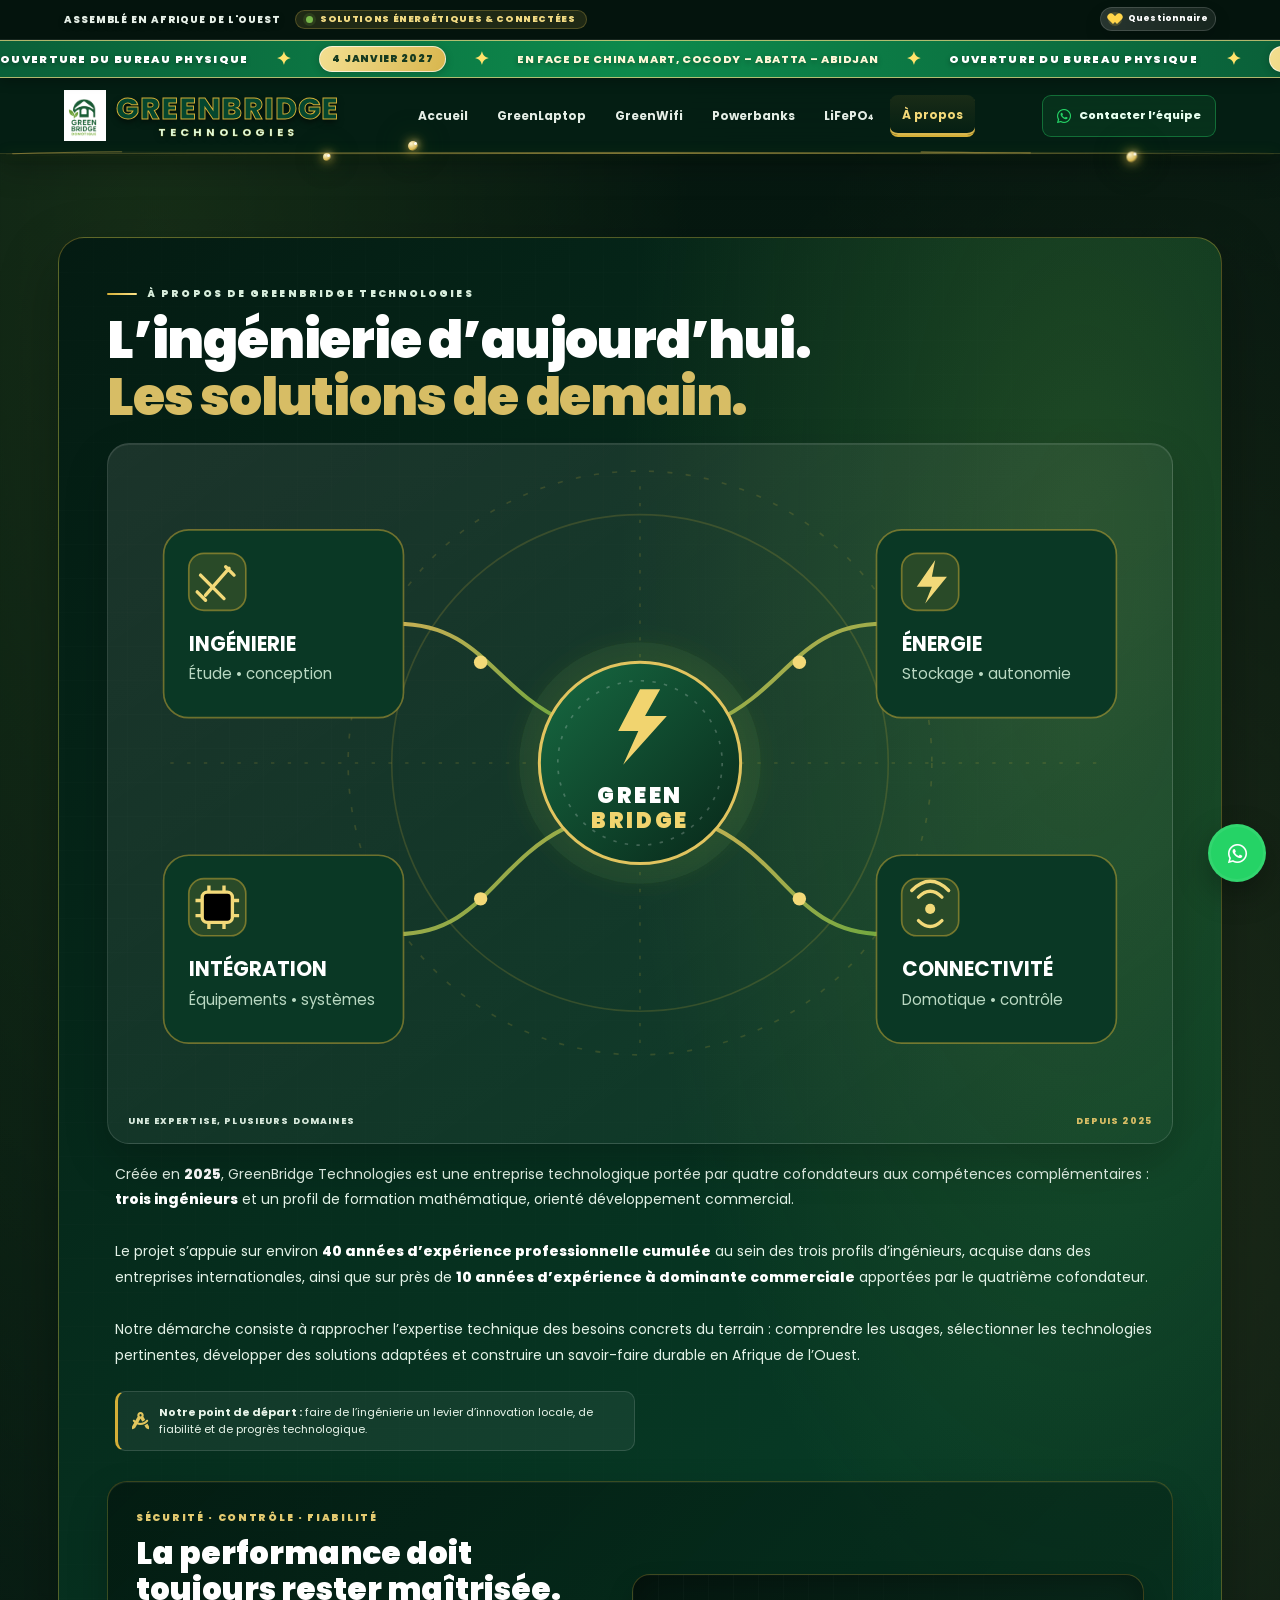
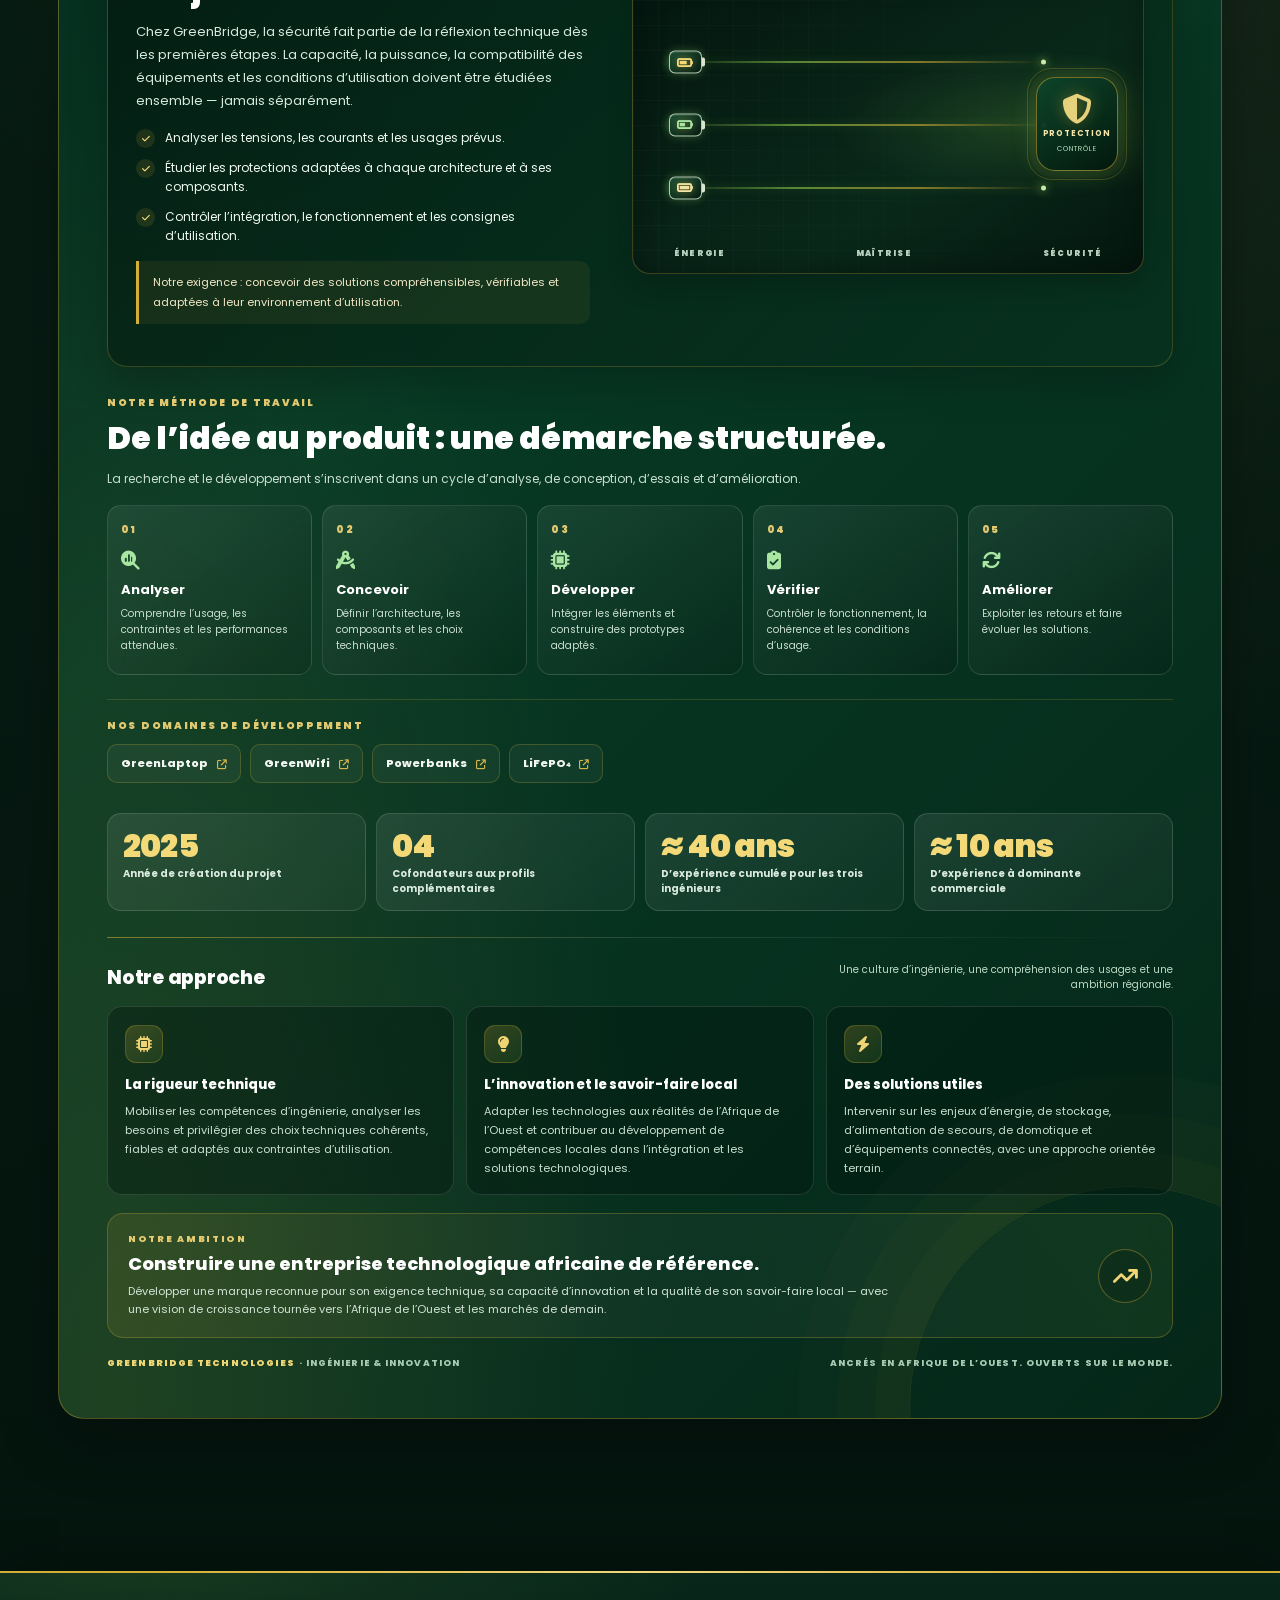
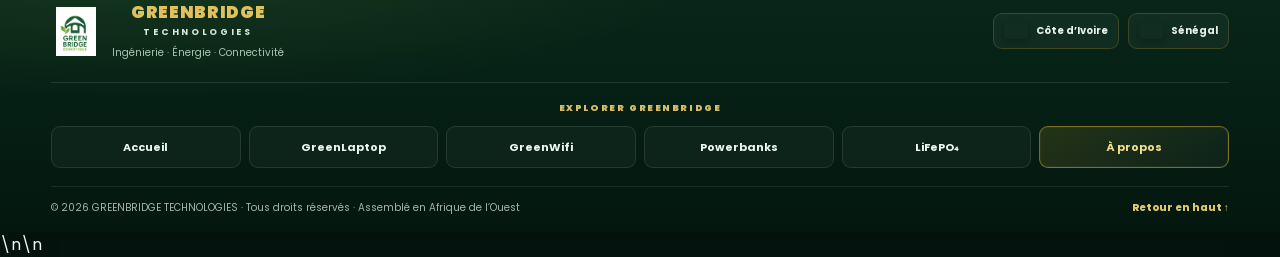
==== commit eafbdc0e: "Update apropos.html" ====
--- a/apropos.html
+++ b/apropos.html
@@ -1,5 +1,4 @@
 <!DOCTYPE html>
-
 <html lang="fr">
 <head>
 <script async="" src="https://www.googletagmanager.com/gtag/js?id=G-6M3D6J9B24"></script>
@@ -11,9 +10,9 @@
   </script>
 <meta charset="utf-8"/>
 <meta content="width=device-width,initial-scale=1,viewport-fit=cover" name="viewport"/>
-<title>À propos de GreenBridge Technologies — Ingénierie, R&D & sécurité</title>
-<meta name="description" content="Découvrez les quatre univers GreenBridge et une démarche de recherche et développement portée par les ingénieurs associés et l’équipe."/>
-<meta name="theme-color" content="#0a4d2e"/>
+<title>À propos — GreenBridge Technologies | GreenBridge Technologies</title>
+<meta content="Découvrez les quatre univers GreenBridge et une démarche de recherche et développement portée par les ingénieurs associés et l’équipe." name="description"/>
+<meta content="#0a4d2e" name="theme-color"/>
 <link href="green bridge domo.png" rel="icon" type="image/png"/>
 <link href="green bridge domo.png" rel="apple-touch-icon"/>
 <link as="image" href="Energie_blanche.png" rel="preload"/>
@@ -2958,7 +2957,6 @@
     box.innerHTML = '<i class="fa-regular fa-image" aria-hidden="true"></i><span>PHOTO À AJOUTER</span>';
   };
 </script>
-
 <style id="greenbridge-orbs-products-wifi-final">
 /* ============================================================
    GREENBRIDGE — CORRECTION FINALE MOUVEMENT / VISUELS / WIFI
@@ -3489,7 +3487,6 @@
   .gb-single-model-grid .model-new-actions button,.gb-single-model-grid .model-new-actions a { font-size:11px !important; }
 }
 </style>
-
 <style id="gb-r3-about-page">
 /* Page À propos : circuit énergétique animé et sécurité au centre de la démarche. */
 body[data-gb-page="about"] main.container > :not(.gb-about-section) { display:none !important; }
@@ -4192,6 +4189,445 @@
   }
 }
 
+
+
+/* ============================================================
+   GREENBRIDGE R6 — TITRE > IMAGE > CONTENU
+   Hiérarchie claire sur desktop et mobile, accès produits direct,
+   pied de page harmonisé sur les six pages.
+   ============================================================ */
+
+/* Structure générale des introductions : titre au-dessus du visuel. */
+.gb-premium-hero{
+  display:flex !important;
+  flex-direction:column !important;
+  align-items:stretch !important;
+  gap:clamp(16px,2.4vw,28px) !important;
+  min-height:0 !important;
+}
+.gb-home-page-heading{
+  display:flex;
+  flex-direction:column;
+  align-items:flex-start;
+  gap:10px;
+  width:100%;
+  max-width:980px;
+  margin:0 auto;
+  text-align:left;
+  order:1;
+}
+.gb-home-page-kicker{
+  display:inline-flex;
+  align-items:center;
+  gap:10px;
+  color:#e8d58f;
+  font-size:10px;
+  font-weight:900;
+  letter-spacing:1.65px;
+  text-transform:uppercase;
+}
+.gb-home-page-kicker::before{
+  content:"";
+  display:block;
+  width:28px;
+  height:2px;
+  border-radius:2px;
+  background:linear-gradient(90deg,#d4af37,#a7d56c);
+}
+.gb-home-page-heading h1{
+  max-width:900px;
+  margin:0;
+  color:#fff;
+  font-size:clamp(32px,5vw,58px);
+  font-weight:900;
+  line-height:1.08;
+  letter-spacing:-1.5px;
+  text-wrap:balance;
+}
+.gb-home-page-heading h1 em{color:#d9bd62;font-style:normal;}
+.gb-premium-hero .gb-premium-showcase{
+  order:2 !important;
+  width:100%;
+  max-width:1120px;
+  margin:0 auto !important;
+}
+.gb-home-page-support{
+  order:3;
+  width:100%;
+  max-width:980px;
+  margin:0 auto;
+  display:flex;
+  flex-direction:column;
+  align-items:flex-start;
+  gap:14px;
+}
+.gb-home-page-support .gb-commerce-lead{
+  max-width:850px;
+  margin:0;
+  color:#e4f0e7;
+  font-size:clamp(14px,1.3vw,17px);
+  line-height:1.8;
+}
+.gb-home-page-support .gb-premium-audience{display:flex;flex-wrap:wrap;gap:9px;}
+.gb-home-page-support .gb-commerce-actions{display:flex;flex-wrap:wrap;gap:10px;}
+.gb-home-page-support .gb-premium-proofline{display:flex;flex-wrap:wrap;gap:15px;margin-top:2px;}
+
+/* Héros des pages de gamme : le nom de la gamme précède l'image ; les textes suivent. */
+.gb-category-hero{
+  display:flex !important;
+  flex-direction:column !important;
+  align-items:stretch !important;
+  gap:clamp(15px,2.2vw,24px) !important;
+  margin-top:20px;
+}
+.gb-category-page-heading{
+  order:1;
+  display:flex;
+  flex-direction:column;
+  align-items:flex-start;
+  gap:9px;
+  width:100%;
+  max-width:1050px;
+  margin:0 auto;
+}
+.gb-category-page-heading .gb-category-breadcrumb{margin:0 0 5px;}
+.gb-category-page-heading .gb-category-eyebrow{margin:0;}
+.gb-category-page-heading h1{
+  margin:0;
+  max-width:1000px;
+  color:#fff;
+  font-size:clamp(31px,4.7vw,54px);
+  font-weight:900;
+  line-height:1.08;
+  letter-spacing:-1.25px;
+  text-wrap:balance;
+}
+.gb-category-page-heading h1 em{font-style:normal;color:var(--gb-page-accent,#d9bd5d);}
+.gb-category-hero .gb-category-visual{
+  order:2;
+  display:flex;
+  flex-direction:column;
+  width:100%;
+  min-width:0;
+  max-width:1120px;
+  min-height:0;
+  margin:0 auto;
+}
+.gb-category-hero .gb-category-image,
+.gb-category-hero .gb-category-image-link{
+  width:100%;
+  height:clamp(270px,35vw,430px);
+  min-height:270px;
+  aspect-ratio:auto !important;
+  margin:0;
+  border-radius:14px;
+  overflow:hidden;
+  background:linear-gradient(145deg,rgba(255,255,255,.97),rgba(226,237,229,.95));
+}
+.gb-category-hero .gb-category-image img{
+  width:100% !important;
+  height:100% !important;
+  max-width:none;
+  padding:clamp(12px,2.4vw,28px) !important;
+  object-fit:contain !important;
+  object-position:center !important;
+  display:block;
+}
+.gb-category-hero .gb-category-after-image{
+  order:3;
+  width:100%;
+  max-width:1050px;
+  margin:0 auto;
+  display:flex;
+  flex-direction:column;
+  align-items:flex-start;
+  gap:14px;
+}
+.gb-category-after-image>p{
+  max-width:900px;
+  margin:0;
+  color:#d2e2d6;
+  font-size:clamp(14px,1.25vw,16px);
+  line-height:1.8;
+}
+.gb-category-after-image .gb-category-actions{
+  display:flex;
+  flex-wrap:wrap;
+  gap:10px;
+  width:100%;
+}
+.gb-category-after-image .gb-category-stats{
+  width:100%;
+  margin:5px 0 0;
+}
+.gb-category-visual-top,.gb-category-visual-bottom{
+  width:100%;
+  flex:0 0 auto;
+}
+.gb-image-product-cta{z-index:4;}
+
+/* Le titre institutionnel À propos est placé au-dessus du schéma SVG. */
+.gb-about-hero{
+  display:flex !important;
+  flex-direction:column !important;
+  align-items:stretch !important;
+  gap:18px !important;
+}
+.gb-about-heading{
+  display:flex;
+  flex-direction:column;
+  align-items:flex-start;
+  gap:9px;
+  width:100%;
+}
+.gb-about-heading .gb-about-topline{margin:0;}
+.gb-about-heading h2{
+  margin:0;
+  max-width:1000px;
+  color:#fff;
+  font-size:clamp(30px,4.6vw,52px);
+  line-height:1.1;
+  letter-spacing:-1.2px;
+  font-weight:900;
+  text-wrap:balance;
+}
+.gb-about-heading h2 em{font-style:normal;color:#d7bd65;}
+.gb-about-hero .gb-about-art{
+  order:2;
+  width:100%;
+  max-width:1120px;
+  margin:0 auto;
+}
+.gb-about-hero .gb-about-after-art{
+  order:3;
+  width:100%;
+  max-width:1050px;
+  margin:0 auto;
+}
+.gb-about-hero .gb-about-after-art .gb-about-lead{max-width:100%;}
+
+/* Repère de navigation : la page courante reste visible dans le menu. */
+.gb-main-nav a[aria-current="page"]{
+  color:#f4d978 !important;
+  border-bottom:2px solid #d4af37 !important;
+  background:linear-gradient(180deg,rgba(212,175,55,.10),transparent) !important;
+}
+.gb-mobile-menu nav a[aria-current="page"]{
+  color:#f4d978 !important;
+  border-color:rgba(212,175,55,.46) !important;
+  background:rgba(212,175,55,.10) !important;
+}
+
+/* Liens vers les gammes depuis les quatre visuels de l'accueil. */
+.gb-showcase-product,
+.gb-premium-universe-grid .gb-universe-card{
+  cursor:pointer;
+  -webkit-tap-highlight-color:transparent;
+}
+.gb-showcase-product:focus-visible,
+.gb-premium-universe-grid .gb-universe-card:focus-visible,
+.gb-footer-nav a:focus-visible{
+  outline:3px solid #d4af37;
+  outline-offset:4px;
+}
+.gb-showcase-product-copy small::after{
+  content:"DÉCOUVRIR ↗";
+  color:#f2dc91;
+  font-size:8px;
+  font-weight:900;
+  letter-spacing:.45px;
+}
+
+/* Pied de page commun : marque, liens distincts, pays identifiés et version mobile. */
+.gb-site-footer{
+  position:relative;
+  z-index:50;
+  width:100%;
+  margin-top:42px;
+  padding:30px clamp(16px,4vw,54px) 16px;
+  color:#f4f8f4;
+  background:
+    radial-gradient(ellipse at 12% 0%,rgba(124,179,66,.12),transparent 34%),
+    linear-gradient(180deg,#08271a 0%,#04170f 100%);
+  border-top:2px solid #d4af37;
+  box-shadow:0 -14px 38px rgba(0,0,0,.18);
+}
+.gb-site-footer::before{
+  content:"";
+  position:absolute;
+  top:-2px;
+  left:12%;
+  right:12%;
+  height:2px;
+  background:linear-gradient(90deg,transparent,#f2d77e,transparent);
+  pointer-events:none;
+}
+.gb-site-footer-inner{max-width:1240px;margin:0 auto;}
+.gb-footer-brand-row{
+  display:flex;
+  align-items:center;
+  justify-content:space-between;
+  gap:20px;
+  padding:0 0 22px;
+  border-bottom:1px solid rgba(255,255,255,.11);
+}
+.gb-footer-brand{
+  display:flex;
+  align-items:center;
+  gap:12px;
+  min-width:0;
+  color:inherit;
+  text-decoration:none;
+}
+.gb-footer-brand img{width:49px;height:49px;object-fit:contain;flex:0 0 auto;}
+.gb-footer-brand-copy{display:flex;flex-direction:column;gap:4px;min-width:0;}
+.gb-footer-brand-copy strong{color:#e0c15e;font-size:17px;line-height:1.1;font-weight:900;letter-spacing:.65px;}
+.gb-footer-brand-copy span{color:#d7e8dc;font-size:9px;font-weight:700;letter-spacing:2.7px;}
+.gb-footer-brand-copy small{margin-top:3px;color:#a9c4b1;font-size:10px;line-height:1.45;}
+.gb-footer-countries{display:flex;align-items:center;justify-content:flex-end;gap:9px;flex-wrap:wrap;}
+.gb-footer-country{
+  display:inline-flex;
+  align-items:center;
+  gap:8px;
+  min-height:36px;
+  padding:7px 10px;
+  border:1px solid rgba(212,175,55,.22);
+  border-radius:9px;
+  background:rgba(255,255,255,.045);
+  color:#e8f2e9;
+  font-size:10px;
+  font-weight:700;
+  white-space:nowrap;
+}
+.gb-footer-country img{width:24px;height:16px;object-fit:cover;border-radius:3px;box-shadow:0 2px 7px rgba(0,0,0,.25);}
+.gb-footer-nav-wrap{padding:19px 0 18px;}
+.gb-footer-nav-label{display:block;margin:0 0 11px;color:#d8bd68;font-size:9px;font-weight:900;letter-spacing:1.6px;text-transform:uppercase;}
+.gb-footer-nav{
+  display:grid !important;
+  grid-template-columns:repeat(6,minmax(0,1fr));
+  align-items:stretch;
+  gap:8px;
+  width:100%;
+  margin:0 !important;
+  padding:0 !important;
+}
+.gb-footer-nav a{
+  display:flex !important;
+  align-items:center;
+  justify-content:center;
+  min-width:0;
+  min-height:42px;
+  padding:9px 8px !important;
+  border:1px solid rgba(255,255,255,.10) !important;
+  border-radius:9px !important;
+  background:rgba(255,255,255,.035) !important;
+  color:#edf6ef !important;
+  font-size:11px !important;
+  font-weight:700 !important;
+  line-height:1.3 !important;
+  text-align:center;
+  text-decoration:none !important;
+  white-space:normal !important;
+  transition:background .18s ease,border-color .18s ease,color .18s ease,transform .18s ease;
+}
+.gb-footer-nav a:hover{
+  background:rgba(212,175,55,.10) !important;
+  color:#f2d77e !important;
+  border-color:rgba(212,175,55,.42) !important;
+  transform:translateY(-2px);
+}
+.gb-footer-nav a[aria-current="page"]{
+  color:#f6df8c !important;
+  border-color:rgba(212,175,55,.52) !important;
+  background:linear-gradient(135deg,rgba(212,175,55,.15),rgba(255,255,255,.035)) !important;
+  box-shadow:inset 0 0 0 1px rgba(212,175,55,.07);
+}
+.gb-footer-bottom{
+  display:flex;
+  align-items:center;
+  justify-content:space-between;
+  gap:12px;
+  padding-top:13px;
+  border-top:1px solid rgba(255,255,255,.09);
+  color:#9eb8a6;
+  font-size:10px;
+  line-height:1.6;
+}
+.gb-footer-bottom a{color:#e1c86e;font-weight:800;text-decoration:none;white-space:nowrap;}
+.gb-footer-bottom a:hover{color:#fff0ae;}
+
+@media(max-width:900px){
+  .gb-footer-nav{grid-template-columns:repeat(3,minmax(0,1fr));}
+}
+@media(max-width:640px){
+  .gb-premium-hero{padding:19px 14px !important;gap:15px !important;border-radius:18px !important;}
+  .gb-home-page-heading{gap:8px;}
+  .gb-home-page-kicker{font-size:9px;letter-spacing:1.1px;}
+  .gb-home-page-heading h1{font-size:clamp(28px,8.2vw,37px);line-height:1.12;letter-spacing:-.8px;}
+  .gb-premium-hero .gb-premium-showcase{padding:10px !important;border-radius:14px;}
+  .gb-showcase-mosaic{grid-template-columns:repeat(2,minmax(0,1fr)) !important;grid-template-rows:clamp(142px,43vw,180px) clamp(142px,43vw,180px) !important;gap:8px !important;}
+  .gb-showcase-image{inset:0 0 48px !important;padding:7px !important;}
+  .gb-showcase-product-copy{min-height:48px !important;padding:7px 8px !important;gap:3px !important;}
+  .gb-showcase-product-copy span{font-size:7px !important;line-height:1.35 !important;}
+  .gb-showcase-product-copy strong{font-size:11px !important;line-height:1.2 !important;}
+  .gb-showcase-product-copy small{font-size:7px !important;}
+  .gb-home-page-support{gap:12px;}
+  .gb-home-page-support .gb-commerce-lead{font-size:14px;line-height:1.7;}
+  .gb-home-page-support .gb-premium-audience{gap:7px;}
+  .gb-home-page-support .gb-commerce-actions{display:grid;grid-template-columns:1fr;width:100%;}
+  .gb-home-page-support .gb-commerce-actions a,
+  .gb-home-page-support .gb-commerce-actions button{width:100%;min-height:46px;justify-content:center;}
+  .gb-home-page-support .gb-premium-proofline{gap:8px 12px;font-size:10px;line-height:1.5;}
+
+  .gb-category-hero{padding:18px 13px !important;gap:13px !important;margin:13px 0 19px !important;border-radius:17px !important;}
+  .gb-category-page-heading{gap:8px;}
+  .gb-category-page-heading .gb-category-breadcrumb{font-size:10px;margin-bottom:2px;}
+  .gb-category-page-heading .gb-category-eyebrow{font-size:8px;letter-spacing:1.1px;}
+  .gb-category-page-heading h1{font-size:clamp(28px,8vw,36px);line-height:1.13;letter-spacing:-.7px;}
+  .gb-category-hero .gb-category-visual{padding:9px !important;border-radius:13px !important;}
+  .gb-category-hero .gb-category-visual-top{font-size:8px;line-height:1.45;gap:8px;}
+  .gb-category-hero .gb-category-visual-top small{font-size:7px;}
+  .gb-category-hero .gb-category-image,
+  .gb-category-hero .gb-category-image-link{height:clamp(220px,66vw,300px) !important;min-height:220px !important;border-radius:10px !important;}
+  .gb-category-hero .gb-category-image img{padding:8px !important;object-fit:contain !important;}
+  .gb-image-product-cta{right:8px;bottom:8px;min-height:36px;padding:0 10px;font-size:9px;}
+  .gb-category-hero .gb-category-visual-bottom{font-size:7px;gap:8px;}
+  .gb-category-hero .gb-category-visual-bottom strong{font-size:7px;}
+  .gb-category-after-image{gap:11px !important;}
+  .gb-category-after-image>p{font-size:13px;line-height:1.7;}
+  .gb-category-after-image .gb-category-actions{display:grid;grid-template-columns:1fr;gap:8px;}
+  .gb-category-after-image .gb-category-actions a,
+  .gb-category-after-image .gb-category-actions button{width:100%;min-height:46px;justify-content:center;}
+  .gb-category-after-image .gb-category-stats{grid-template-columns:repeat(2,minmax(0,1fr));gap:8px;}
+  .gb-category-after-image .gb-category-stat{min-width:0;padding:10px 9px;}
+  .gb-category-after-image .gb-category-stat strong{font-size:15px;}
+  .gb-category-after-image .gb-category-stat span{font-size:10px;line-height:1.4;}
+
+  .gb-about-section{padding:20px 14px !important;border-radius:17px !important;}
+  .gb-about-heading h2{font-size:clamp(28px,8vw,36px);line-height:1.12;}
+  .gb-about-hero .gb-about-art{padding:8px;border-radius:14px;}
+  .gb-about-hero .gb-about-art-caption{font-size:8px;letter-spacing:.7px;}
+  .gb-about-hero .gb-about-after-art .gb-about-lead{font-size:13px;line-height:1.72;}
+
+  .gb-site-footer{margin-top:27px;padding:23px 14px 13px;}
+  .gb-footer-brand-row{flex-direction:column;align-items:center;justify-content:center;gap:14px;padding-bottom:17px;text-align:center;}
+  .gb-footer-brand img{width:44px;height:44px;}
+  .gb-footer-brand-copy strong{font-size:16px;}
+  .gb-footer-brand-copy span{font-size:8px;letter-spacing:2.5px;}
+  .gb-footer-brand-copy small{font-size:9px;}
+  .gb-footer-countries{justify-content:center;gap:7px;}
+  .gb-footer-country{min-height:33px;padding:6px 9px;font-size:9px;}
+  .gb-footer-country img{width:22px;height:15px;}
+  .gb-footer-nav-wrap{padding:16px 0 14px;}
+  .gb-footer-nav-label{font-size:8px;text-align:center;}
+  .gb-footer-nav{grid-template-columns:repeat(2,minmax(0,1fr)) !important;gap:8px !important;}
+  .gb-footer-nav a{min-height:43px !important;padding:9px 6px !important;font-size:11px !important;}
+  .gb-footer-bottom{flex-direction:column;justify-content:center;text-align:center;gap:7px;padding-top:12px;font-size:9px;}
+}
+@media(prefers-reduced-motion:reduce){
+  .gb-footer-nav a{transition:none !important;}
+  .gb-footer-nav a:hover{transform:none !important;}
+}
 </style>\n</head>
 <body data-gb-page="about">
 <img alt="" aria-hidden="true" class="page-bg" src="Energie_blanche.png"/>
@@ -4240,47 +4676,47 @@
 </div>
 </div>
 </div>
-<header aria-label="En-tête principal GreenBridge" role="banner" class="gb-site-header">
+<header aria-label="En-tête principal GreenBridge" class="gb-site-header" role="banner">
 <div class="gb-header-inner">
-  <a class="logo-text gb-brand" href="index.html" aria-label="GreenBridge Technologies — Accueil">
-    <img alt="Logo GreenBridge" fetchpriority="high" loading="eager" src="green bridge domo.png"/>
-    <span class="brand-stack">
-      <span class="company-name">GREENBRIDGE</span>
-      <span class="company-tagline">TECHNOLOGIES</span>
-    </span>
-  </a>
-  <nav class="gb-main-nav" aria-label="Navigation principale">
-    <a href="index.html">Accueil</a>
-    <a href="greenlaptop.html">GreenLaptop</a>
-    <a href="greenwifi.html">GreenWifi</a>
-    <a href="powerbanks.html">Powerbanks</a>
-    <a href="lifepo4.html">LiFePO₄</a>
-    <a href="apropos.html" aria-current="page">À propos</a>
-  </nav>
-  <button class="gb-header-whatsapp" type="button" onclick="openProductWhatsApp('Demande de conseil et de devis — GreenBridge Technologies')">
-    <i class="fa-brands fa-whatsapp" aria-hidden="true"></i><span>Contacter l’équipe</span>
-  </button>
-  <button class="gb-menu-toggle" id="gbMenuToggle" type="button" aria-label="Ouvrir le menu" aria-controls="gbMobileMenu" aria-expanded="false">
-    <span></span><span></span><span></span>
-  </button>
+<a aria-label="GreenBridge Technologies — Accueil" class="logo-text gb-brand" href="index.html">
+<img alt="Logo GreenBridge" fetchpriority="high" loading="eager" src="green bridge domo.png"/>
+<span class="brand-stack">
+<span class="company-name">GREENBRIDGE</span>
+<span class="company-tagline">TECHNOLOGIES</span>
+</span>
+</a>
+<nav aria-label="Navigation principale" class="gb-main-nav">
+<a href="index.html">Accueil</a>
+<a href="greenlaptop.html">GreenLaptop</a>
+<a href="greenwifi.html">GreenWifi</a>
+<a href="powerbanks.html">Powerbanks</a>
+<a href="lifepo4.html">LiFePO₄</a>
+<a aria-current="page" class="is-current-page" href="apropos.html">À propos</a>
+</nav>
+<button class="gb-header-whatsapp" onclick="openProductWhatsApp('Demande de conseil et de devis — GreenBridge Technologies')" type="button">
+<i aria-hidden="true" class="fa-brands fa-whatsapp"></i><span>Contacter l’équipe</span>
+</button>
+<button aria-controls="gbMobileMenu" aria-expanded="false" aria-label="Ouvrir le menu" class="gb-menu-toggle" id="gbMenuToggle" type="button">
+<span></span><span></span><span></span>
+</button>
 </div>
 </header>
-<div class="gb-mobile-menu" id="gbMobileMenu" aria-hidden="true">
-  <div class="gb-mobile-menu-panel">
-    <button class="gb-mobile-close" id="gbMobileClose" type="button" aria-label="Fermer le menu">×</button>
-    <a class="gb-mobile-brand" href="index.html"><img src="green bridge domo.png" alt=""/><span><strong>GREENBRIDGE</strong><small>TECHNOLOGIES</small></span></a>
-    <span class="gb-mobile-kicker">EXPLORER NOS UNIVERS</span>
-    <nav aria-label="Navigation mobile">
-      <a href="index.html">Accueil<span>HOME</span></a>
-      <a href="greenlaptop.html">GreenLaptop<span>01 / COMPUTING</span></a>
-      <a href="greenwifi.html">GreenWifi<span>02 / CONNECTIVITY</span></a>
-      <a href="powerbanks.html">Powerbanks<span>03 / MOBILE</span></a>
-      <a href="lifepo4.html">LiFePO₄<span>04 / STORAGE</span></a>
-      <a href="apropos.html" aria-current="page">À propos<span>05 / ENGINEERING</span></a>
-    </nav>
-    <button class="gb-mobile-contact" type="button" onclick="openProductWhatsApp('Demande de conseil et de devis — GreenBridge Technologies')"><i class="fa-brands fa-whatsapp"></i> Contacter GreenBridge</button>
-    <div class="gb-mobile-region">CÔTE D’IVOIRE <span>·</span> SÉNÉGAL <span>·</span> AFRIQUE DE L’OUEST</div>
-  </div>
+<div aria-hidden="true" class="gb-mobile-menu" id="gbMobileMenu">
+<div class="gb-mobile-menu-panel">
+<button aria-label="Fermer le menu" class="gb-mobile-close" id="gbMobileClose" type="button">×</button>
+<a class="gb-mobile-brand" href="index.html"><img alt="" src="green bridge domo.png"/><span><strong>GREENBRIDGE</strong><small>TECHNOLOGIES</small></span></a>
+<span class="gb-mobile-kicker">EXPLORER NOS UNIVERS</span>
+<nav aria-label="Navigation mobile">
+<a href="index.html">Accueil<span>HOME</span></a>
+<a href="greenlaptop.html">GreenLaptop<span>01 / COMPUTING</span></a>
+<a href="greenwifi.html">GreenWifi<span>02 / CONNECTIVITY</span></a>
+<a href="powerbanks.html">Powerbanks<span>03 / MOBILE</span></a>
+<a href="lifepo4.html">LiFePO₄<span>04 / STORAGE</span></a>
+<a aria-current="page" class="is-current-page" href="apropos.html">À propos<span>05 / ENGINEERING</span></a>
+</nav>
+<button class="gb-mobile-contact" onclick="openProductWhatsApp('Demande de conseil et de devis — GreenBridge Technologies')" type="button"><i class="fa-brands fa-whatsapp"></i> Contacter GreenBridge</button>
+<div class="gb-mobile-region">CÔTE D’IVOIRE <span>·</span> SÉNÉGAL <span>·</span> AFRIQUE DE L’OUEST</div>
+</div>
 </div>
 <div aria-hidden="true" class="electric-band active" id="electricBand">
 <div class="container">
@@ -4298,116 +4734,113 @@
 </div>
 </div>
 <div aria-hidden="true" style="height:calc(var(--topbar-h) + var(--opening-h) + var(--header-h) + 8px);"></div>
-<main class="container" role="main"><section aria-labelledby="gb-commerce-title" class="gb-commerce-intro gb-premium-intro">
-  <div class="gb-commerce-hero gb-premium-hero">
-    <div class="gb-commerce-copy gb-premium-copy">
-      <div class="gb-commerce-eyebrow"><span></span> GREENBRIDGE TECHNOLOGIES <b>·</b> CÔTE D’IVOIRE · SÉNÉGAL · AFRIQUE DE L’OUEST</div>
-      <h1 id="gb-commerce-title">L’énergie qui fait avancer <em>vos activités.</em></h1>
-      <p class="gb-commerce-lead">
+<main class="container" id="top" role="main"><section aria-labelledby="gb-commerce-title" class="gb-commerce-intro gb-premium-intro">
+<div class="gb-commerce-hero gb-premium-hero">
+<div class="gb-commerce-copy gb-premium-copy">
+<div class="gb-commerce-eyebrow"><span></span> GREENBRIDGE TECHNOLOGIES <b>·</b> CÔTE D’IVOIRE · SÉNÉGAL · AFRIQUE DE L’OUEST</div>
+<h1 id="gb-commerce-title">L’énergie qui fait avancer <em>vos activités.</em></h1>
+<p class="gb-commerce-lead">
         Powerbanks pour téléphones et ordinateurs, mini-UPS Wi-Fi et batteries LiFePO₄ : trouvez la solution adaptée à votre besoin. <strong>Consultez les modèles, demandez le prix et la disponibilité, puis échangez directement avec notre équipe sur WhatsApp.</strong>
-      </p>
-      <div class="gb-premium-audience">
-        <span><i class="fa-solid fa-user"></i> Particuliers</span>
-        <span><i class="fa-solid fa-store"></i> Commerçants &amp; pros</span>
-        <span><i class="fa-solid fa-building"></i> Entreprises &amp; projets</span>
-      </div>
-      <div class="gb-commerce-actions gb-premium-actions">
-        <a class="gb-commerce-primary" href="#gb-univers"><i class="fa-solid fa-bolt"></i> Voir les produits</a>
-        <button class="gb-commerce-secondary" onclick="openProductWhatsApp('Demande de conseil et de devis — GreenBridge Technologies')" type="button"><i class="fa-brands fa-whatsapp"></i> Prix &amp; commande WhatsApp</button>
-      </div>
-      <div class="gb-commerce-proofline gb-premium-proofline">
-        <span><i class="fa-solid fa-microchip"></i> Conseil technique avant achat</span>
-        <span><i class="fa-solid fa-file-lines"></i> Fiches produits disponibles</span>
-        <span><i class="fa-solid fa-globe-africa"></i> Assemblé en Afrique de l’Ouest</span>
-      </div>
-    </div>
-
-    <div aria-label="Aperçu des quatre univers de solutions GreenBridge" class="gb-commerce-visual gb-premium-showcase">
-      <div class="gb-showcase-head">
-        <span class="gb-showcase-label"><i></i> POWERING EVERYDAY PROGRESS</span>
-        <span class="gb-showcase-region">WEST AFRICA · 01—04</span>
-      </div>
-      <div class="gb-showcase-mosaic">
-        <a class="gb-showcase-product gb-showcase-product--laptop" href="greenlaptop.html">
-          <div class="gb-showcase-image"><img alt="Solution GreenLaptop pour ordinateur portable" loading="eager" src="Chargeur_ordi_1.png"/></div>
-          <div class="gb-showcase-product-copy"><span>01 / MOBILITÉ PROFESSIONNELLE</span><strong>GREENLAPTOP</strong><small>Jusqu’à 100 W</small></div>
-          <i class="fa-solid fa-arrow-up-right-from-square gb-showcase-arrow"></i>
-        </a>
-        <a class="gb-showcase-product gb-showcase-product--wifi" href="greenwifi.html">
-          <div class="gb-showcase-image"><img alt="Solution de secours GreenWifi" loading="lazy" src="wifi_2.png"/></div>
-          <div class="gb-showcase-product-copy"><span>02 / CONNECTIVITÉ</span><strong>GREENWIFI</strong><small>Continuité de connexion</small></div>
-          <i class="fa-solid fa-arrow-up-right-from-square gb-showcase-arrow"></i>
-        </a>
-        <a class="gb-showcase-product gb-showcase-product--phone" href="powerbanks.html">
-          <div class="gb-showcase-image"><img alt="Gamme de powerbanks pour téléphone" loading="lazy" src="Pwkb_Mini_3.png"/></div>
-          <div class="gb-showcase-product-copy"><span>03 / ÉNERGIE MOBILE</span><strong>POWERBANKS</strong><small>La puissance au quotidien</small></div>
-          <i class="fa-solid fa-arrow-up-right-from-square gb-showcase-arrow"></i>
-        </a>
-        <a class="gb-showcase-product gb-showcase-product--battery" href="lifepo4.html">
-          <div class="gb-showcase-image"><img alt="Batterie de stockage GreenBridge LiFePO4" loading="lazy" src="pack_batterie_1200wh.png"/></div>
-          <div class="gb-showcase-product-copy"><span>04 / STOCKAGE</span><strong>LiFePO₄</strong><small>Autonomie énergétique</small></div>
-          <i class="fa-solid fa-arrow-up-right-from-square gb-showcase-arrow"></i>
-        </a>
-      </div>
-      <div class="gb-showcase-foot"><span>INGÉNIERIE · ÉNERGIE · CONNECTIVITÉ</span><span>GREENBRIDGE TECHNOLOGIES</span></div>
-    </div>
-  </div>
-
-  <div class="gb-universe-heading gb-premium-universe-heading" id="gb-univers">
-    <div>
-      <span class="gb-section-kicker">NOS DOMAINES D’EXPERTISE</span>
-      <h2>Choisissez votre solution énergétique.</h2>
-      <p>Ordinateur, connexion, téléphone ou stockage : accédez directement aux produits adaptés à votre usage.</p>
-    </div>
-    <span class="gb-universe-count">01 <i>—</i> 04 <b>UNIVERS</b></span>
-  </div>
-  <nav aria-label="Accès direct aux quatre familles GreenBridge" class="gb-universe-grid gb-premium-universe-grid">
-    <a class="gb-universe-card" href="greenlaptop.html" aria-label="Découvrir la gamme GreenLaptop" title="Découvrir la gamme GreenLaptop">
-      <div class="gb-universe-card-visual"><img src="Chargeur_ordi_1.png" alt="Powerbank GreenLaptop pour ordinateur portable" loading="lazy"/><span>GREENLAPTOP · JUSQU’À 100 W</span></div>
-      <div class="gb-universe-card-top"><span class="gb-universe-number">01</span><span class="gb-universe-card-index">POWER / COMPUTING</span></div>
-      <div class="gb-universe-content"><span class="gb-universe-tag">MOBILITÉ PROFESSIONNELLE</span><h3>Powerbanks pour ordinateur</h3><p>Une réserve d’énergie pour travailler, voyager et rester productif avec les équipements compatibles.</p><strong>Voir les modèles <i class="fa-solid fa-arrow-right"></i></strong></div>
-    </a>
-    <a class="gb-universe-card" href="greenwifi.html" aria-label="Découvrir la gamme GreenWifi" title="Découvrir la gamme GreenWifi">
-      <div class="gb-universe-card-visual"><img src="wifi_2.png" alt="Mini-UPS GreenWifi pour routeur et modem" loading="lazy"/><span>GREENWIFI · MINI-UPS</span></div>
-      <div class="gb-universe-card-top"><span class="gb-universe-number">02</span><span class="gb-universe-card-index">POWER / CONNECTIVITY</span></div>
-      <div class="gb-universe-content"><span class="gb-universe-tag">CONNECTIVITÉ &amp; SECOURS</span><h3>Powerbanks Wi-Fi &amp; Mini-UPS</h3><p>Une alimentation de secours compacte pour préserver la connexion de vos routeurs et modems compatibles pendant les coupures.</p><strong>Voir le modèle <i class="fa-solid fa-arrow-right"></i></strong></div>
-    </a>
-    <a class="gb-universe-card" href="powerbanks.html" aria-label="Découvrir les powerbanks GreenBridge" title="Découvrir les powerbanks GreenBridge">
-      <div class="gb-universe-card-visual"><img src="Pwkb_Mini_3.png" alt="Powerbank GreenMini pour téléphone" loading="lazy"/><span>GREENMINI · GAMME MOBILE</span></div>
-      <div class="gb-universe-card-top"><span class="gb-universe-number">03</span><span class="gb-universe-card-index">POWER / MOBILE</span></div>
-      <div class="gb-universe-content"><span class="gb-universe-tag">ÉNERGIE MOBILE</span><h3>Powerbanks pour téléphone</h3><p>Des modèles compacts et haute capacité, avec charge standard ou rapide selon les références.</p><strong>Voir les modèles <i class="fa-solid fa-arrow-right"></i></strong></div>
-    </a>
-    <a class="gb-universe-card" href="lifepo4.html" aria-label="Découvrir les batteries LiFePO4 GreenBridge" title="Découvrir les batteries LiFePO4 GreenBridge">
-      <div class="gb-universe-card-visual"><img src="pack_batterie_1200wh.png" alt="Batterie de stockage GreenBridge LiFePO4" loading="lazy"/><span>GREENBRIDGE · LiFePO₄</span></div>
-      <div class="gb-universe-card-top"><span class="gb-universe-number">04</span><span class="gb-universe-card-index">POWER / STORAGE</span></div>
-      <div class="gb-universe-content"><span class="gb-universe-tag">STOCKAGE ÉNERGÉTIQUE</span><h3>Batteries LiFePO₄</h3><p>Le stockage lithium fer phosphate pour développer l’autonomie de vos installations et équipements.</p><strong>Voir la solution <i class="fa-solid fa-arrow-right"></i></strong></div>
-    </a>
-  </nav>
-  <div class="gb-commercial-strip">
-    <div class="gb-commercial-strip-mark"><i class="fa-solid fa-headset"></i></div>
-    <div><strong>Un produit vous intéresse&nbsp;?</strong><span>Demandez le prix, vérifiez la disponibilité et obtenez un conseil avant de commander sur WhatsApp.</span></div>
-    <button type="button" onclick="openProductWhatsApp('Bonjour GreenBridge, je souhaite être conseillé sur une solution énergétique et obtenir un devis.')">Prix &amp; commande WhatsApp <i class="fa-solid fa-arrow-right"></i></button>
-  </div>
+</p>
+<div class="gb-premium-audience">
+<span><i class="fa-solid fa-user"></i> Particuliers</span>
+<span><i class="fa-solid fa-store"></i> Commerçants &amp; pros</span>
+<span><i class="fa-solid fa-building"></i> Entreprises &amp; projets</span>
+</div>
+<div class="gb-commerce-actions gb-premium-actions">
+<a class="gb-commerce-primary" href="#gb-univers"><i class="fa-solid fa-bolt"></i> Voir les produits</a>
+<button class="gb-commerce-secondary" onclick="openProductWhatsApp('Demande de conseil et de devis — GreenBridge Technologies')" type="button"><i class="fa-brands fa-whatsapp"></i> Prix &amp; commande WhatsApp</button>
+</div>
+<div class="gb-commerce-proofline gb-premium-proofline">
+<span><i class="fa-solid fa-microchip"></i> Conseil technique avant achat</span>
+<span><i class="fa-solid fa-file-lines"></i> Fiches produits disponibles</span>
+<span><i class="fa-solid fa-globe-africa"></i> Assemblé en Afrique de l’Ouest</span>
+</div>
+</div>
+<div aria-label="Aperçu des quatre univers de solutions GreenBridge" class="gb-commerce-visual gb-premium-showcase">
+<div class="gb-showcase-head">
+<span class="gb-showcase-label"><i></i> POWERING EVERYDAY PROGRESS</span>
+<span class="gb-showcase-region">WEST AFRICA · 01—04</span>
+</div>
+<div class="gb-showcase-mosaic">
+<a class="gb-showcase-product gb-showcase-product--laptop" href="greenlaptop.html">
+<div class="gb-showcase-image"><img alt="Solution GreenLaptop pour ordinateur portable" loading="eager" src="Chargeur_ordi_1.png"/></div>
+<div class="gb-showcase-product-copy"><span>01 / MOBILITÉ PROFESSIONNELLE</span><strong>GREENLAPTOP</strong><small>Jusqu’à 100 W</small></div>
+<i class="fa-solid fa-arrow-up-right-from-square gb-showcase-arrow"></i>
+</a>
+<a class="gb-showcase-product gb-showcase-product--wifi" href="greenwifi.html">
+<div class="gb-showcase-image"><img alt="Solution de secours GreenWifi" loading="lazy" src="wifi_2.png"/></div>
+<div class="gb-showcase-product-copy"><span>02 / CONNECTIVITÉ</span><strong>GREENWIFI</strong><small>Continuité de connexion</small></div>
+<i class="fa-solid fa-arrow-up-right-from-square gb-showcase-arrow"></i>
+</a>
+<a class="gb-showcase-product gb-showcase-product--phone" href="powerbanks.html">
+<div class="gb-showcase-image"><img alt="Gamme de powerbanks pour téléphone" loading="lazy" src="Pwkb_Mini_3.png"/></div>
+<div class="gb-showcase-product-copy"><span>03 / ÉNERGIE MOBILE</span><strong>POWERBANKS</strong><small>La puissance au quotidien</small></div>
+<i class="fa-solid fa-arrow-up-right-from-square gb-showcase-arrow"></i>
+</a>
+<a class="gb-showcase-product gb-showcase-product--battery" href="lifepo4.html">
+<div class="gb-showcase-image"><img alt="Batterie de stockage GreenBridge LiFePO4" loading="lazy" src="pack_batterie_1200wh.png"/></div>
+<div class="gb-showcase-product-copy"><span>04 / STOCKAGE</span><strong>LiFePO₄</strong><small>Autonomie énergétique</small></div>
+<i class="fa-solid fa-arrow-up-right-from-square gb-showcase-arrow"></i>
+</a>
+</div>
+<div class="gb-showcase-foot"><span>INGÉNIERIE · ÉNERGIE · CONNECTIVITÉ</span><span>GREENBRIDGE TECHNOLOGIES</span></div>
+</div>
+</div>
+<div class="gb-universe-heading gb-premium-universe-heading" id="gb-univers">
+<div>
+<span class="gb-section-kicker">NOS DOMAINES D’EXPERTISE</span>
+<h2>Choisissez votre solution énergétique.</h2>
+<p>Ordinateur, connexion, téléphone ou stockage : accédez directement aux produits adaptés à votre usage.</p>
+</div>
+<span class="gb-universe-count">01 <i>—</i> 04 <b>UNIVERS</b></span>
+</div>
+<nav aria-label="Accès direct aux quatre familles GreenBridge" class="gb-universe-grid gb-premium-universe-grid">
+<a aria-label="Découvrir la gamme GreenLaptop" class="gb-universe-card" href="greenlaptop.html" title="Découvrir la gamme GreenLaptop">
+<div class="gb-universe-card-visual"><img alt="Powerbank GreenLaptop pour ordinateur portable" loading="lazy" src="Chargeur_ordi_1.png"/><span>GREENLAPTOP · JUSQU’À 100 W</span></div>
+<div class="gb-universe-card-top"><span class="gb-universe-number">01</span><span class="gb-universe-card-index">POWER / COMPUTING</span></div>
+<div class="gb-universe-content"><span class="gb-universe-tag">MOBILITÉ PROFESSIONNELLE</span><h3>Powerbanks pour ordinateur</h3><p>Une réserve d’énergie pour travailler, voyager et rester productif avec les équipements compatibles.</p><strong>Voir les modèles <i class="fa-solid fa-arrow-right"></i></strong></div>
+</a>
+<a aria-label="Découvrir la gamme GreenWifi" class="gb-universe-card" href="greenwifi.html" title="Découvrir la gamme GreenWifi">
+<div class="gb-universe-card-visual"><img alt="Mini-UPS GreenWifi pour routeur et modem" loading="lazy" src="wifi_2.png"/><span>GREENWIFI · MINI-UPS</span></div>
+<div class="gb-universe-card-top"><span class="gb-universe-number">02</span><span class="gb-universe-card-index">POWER / CONNECTIVITY</span></div>
+<div class="gb-universe-content"><span class="gb-universe-tag">CONNECTIVITÉ &amp; SECOURS</span><h3>Powerbanks Wi-Fi &amp; Mini-UPS</h3><p>Une alimentation de secours compacte pour préserver la connexion de vos routeurs et modems compatibles pendant les coupures.</p><strong>Voir le modèle <i class="fa-solid fa-arrow-right"></i></strong></div>
+</a>
+<a aria-label="Découvrir les powerbanks GreenBridge" class="gb-universe-card" href="powerbanks.html" title="Découvrir les powerbanks GreenBridge">
+<div class="gb-universe-card-visual"><img alt="Powerbank GreenMini pour téléphone" loading="lazy" src="Pwkb_Mini_3.png"/><span>GREENMINI · GAMME MOBILE</span></div>
+<div class="gb-universe-card-top"><span class="gb-universe-number">03</span><span class="gb-universe-card-index">POWER / MOBILE</span></div>
+<div class="gb-universe-content"><span class="gb-universe-tag">ÉNERGIE MOBILE</span><h3>Powerbanks pour téléphone</h3><p>Des modèles compacts et haute capacité, avec charge standard ou rapide selon les références.</p><strong>Voir les modèles <i class="fa-solid fa-arrow-right"></i></strong></div>
+</a>
+<a aria-label="Découvrir les batteries LiFePO4 GreenBridge" class="gb-universe-card" href="lifepo4.html" title="Découvrir les batteries LiFePO4 GreenBridge">
+<div class="gb-universe-card-visual"><img alt="Batterie de stockage GreenBridge LiFePO4" loading="lazy" src="pack_batterie_1200wh.png"/><span>GREENBRIDGE · LiFePO₄</span></div>
+<div class="gb-universe-card-top"><span class="gb-universe-number">04</span><span class="gb-universe-card-index">POWER / STORAGE</span></div>
+<div class="gb-universe-content"><span class="gb-universe-tag">STOCKAGE ÉNERGÉTIQUE</span><h3>Batteries LiFePO₄</h3><p>Le stockage lithium fer phosphate pour développer l’autonomie de vos installations et équipements.</p><strong>Voir la solution <i class="fa-solid fa-arrow-right"></i></strong></div>
+</a>
+</nav>
+<div class="gb-commercial-strip">
+<div class="gb-commercial-strip-mark"><i class="fa-solid fa-headset"></i></div>
+<div><strong>Un produit vous intéresse ?</strong><span>Demandez le prix, vérifiez la disponibilité et obtenez un conseil avant de commander sur WhatsApp.</span></div>
+<button onclick="openProductWhatsApp('Bonjour GreenBridge, je souhaite être conseillé sur une solution énergétique et obtenir un devis.')" type="button">Prix &amp; commande WhatsApp <i class="fa-solid fa-arrow-right"></i></button>
+</div>
 </section>
-
-<section class="gb-rd-story gb-rd-home" id="notre-demarche" aria-labelledby="gb-rd-home-title">
-  <div class="gb-rd-layout">
-    <div class="gb-rd-copy">
-      <div class="gb-rd-kicker">RECHERCHE · DÉVELOPPEMENT · INGÉNIERIE</div>
-      <h2 id="gb-rd-home-title">Derrière chaque gamme, il y a <em>un travail d’ingénierie.</em></h2>
-      <p>GreenBridge ne se limite pas à sélectionner des équipements sur catalogue. Les gammes GreenLaptop, GreenWifi et Powerbanks sont développées en interne par les ingénieurs associés et l’équipe GreenBridge : un travail de réflexion, de recherche et de développement qui part des usages réels.</p>
-      <p>Nous cherchons à comprendre la contrainte, définir une solution technique, travailler son architecture, construire les versions adaptées et faire évoluer le produit. La recherche et le développement font partie de notre identité, pas d’un simple argument commercial.</p>
-      <div class="gb-rd-note"><i class="fa-solid fa-microchip"></i><span><strong>Une équipe impliquée à chaque étape.</strong> Les ingénieurs associés et les collaborateurs GreenBridge mettent en commun leurs compétences pour transformer un besoin concret en une gamme cohérente.</span></div>
-    </div>
-    <div class="gb-rd-process" aria-label="Notre démarche de recherche et développement">
-      <article class="gb-rd-step"><span class="number">01 / COMPRENDRE</span><h3>Partir du terrain</h3><p>Identifier les usages, les contraintes d’alimentation, les équipements à servir et les attentes des utilisateurs.</p></article>
-      <article class="gb-rd-step"><span class="number">02 / CONCEVOIR</span><h3>Étudier la solution</h3><p>Travailler l’architecture technique, les capacités, les connectiques et le format du produit.</p></article>
-      <article class="gb-rd-step"><span class="number">03 / DÉVELOPPER</span><h3>Construire la gamme</h3><p>Faire évoluer les versions et adapter les caractéristiques aux différents besoins.</p></article>
-      <article class="gb-rd-step"><span class="number">04 / AMÉLIORER</span><h3>Faire progresser le produit</h3><p>Intégrer les retours, affiner les choix techniques et consolider le savoir-faire de l’équipe.</p></article>
-    </div>
-  </div>
-  <div class="gb-rd-highlight"><span>UNE DÉMARCHE PARTICULIÈREMENT INTÉGRÉE</span><strong>Pour les solutions LiFePO₄, la conception et le développement sont réalisés exclusivement en interne par les ingénieurs associés et l’équipe GreenBridge.</strong></div>
-  <div class="gb-rd-bottom"><strong>GREENBRIDGE TECHNOLOGIES · NOTRE SAVOIR-FAIRE</strong><span>Concevoir en interne. Développer avec méthode. Répondre aux besoins de l’Afrique de l’Ouest.</span></div>
+<section aria-labelledby="gb-rd-home-title" class="gb-rd-story gb-rd-home" id="notre-demarche">
+<div class="gb-rd-layout">
+<div class="gb-rd-copy">
+<div class="gb-rd-kicker">RECHERCHE · DÉVELOPPEMENT · INGÉNIERIE</div>
+<h2 id="gb-rd-home-title">Derrière chaque gamme, il y a <em>un travail d’ingénierie.</em></h2>
+<p>GreenBridge ne se limite pas à sélectionner des équipements sur catalogue. Les gammes GreenLaptop, GreenWifi et Powerbanks sont développées en interne par les ingénieurs associés et l’équipe GreenBridge : un travail de réflexion, de recherche et de développement qui part des usages réels.</p>
+<p>Nous cherchons à comprendre la contrainte, définir une solution technique, travailler son architecture, construire les versions adaptées et faire évoluer le produit. La recherche et le développement font partie de notre identité, pas d’un simple argument commercial.</p>
+<div class="gb-rd-note"><i class="fa-solid fa-microchip"></i><span><strong>Une équipe impliquée à chaque étape.</strong> Les ingénieurs associés et les collaborateurs GreenBridge mettent en commun leurs compétences pour transformer un besoin concret en une gamme cohérente.</span></div>
+</div>
+<div aria-label="Notre démarche de recherche et développement" class="gb-rd-process">
+<article class="gb-rd-step"><span class="number">01 / COMPRENDRE</span><h3>Partir du terrain</h3><p>Identifier les usages, les contraintes d’alimentation, les équipements à servir et les attentes des utilisateurs.</p></article>
+<article class="gb-rd-step"><span class="number">02 / CONCEVOIR</span><h3>Étudier la solution</h3><p>Travailler l’architecture technique, les capacités, les connectiques et le format du produit.</p></article>
+<article class="gb-rd-step"><span class="number">03 / DÉVELOPPER</span><h3>Construire la gamme</h3><p>Faire évoluer les versions et adapter les caractéristiques aux différents besoins.</p></article>
+<article class="gb-rd-step"><span class="number">04 / AMÉLIORER</span><h3>Faire progresser le produit</h3><p>Intégrer les retours, affiner les choix techniques et consolider le savoir-faire de l’équipe.</p></article>
+</div>
+</div>
+<div class="gb-rd-highlight"><span>UNE DÉMARCHE PARTICULIÈREMENT INTÉGRÉE</span><strong>Pour les solutions LiFePO₄, la conception et le développement sont réalisés exclusivement en interne par les ingénieurs associés et l’équipe GreenBridge.</strong></div>
+<div class="gb-rd-bottom"><strong>GREENBRIDGE TECHNOLOGIES · NOTRE SAVOIR-FAIRE</strong><span>Concevoir en interne. Développer avec méthode. Répondre aux besoins de l’Afrique de l’Ouest.</span></div>
 </section>
 <section aria-label="Catalogue des produits GreenBridge" class="models-wrapper gb-catalogue-shell" id="models" role="region">
 <div class="models-header"><div class="models-title">Nos solutions &amp; équipements</div></div>
@@ -4429,7 +4862,7 @@
 <div class="thumb"><img alt="GreenLaptop+" loading="lazy" onerror="showModelPhotoPlaceholder(this)" src="Chargeur_ordi_1.png"/></div>
 <div class="meta">
 <h4>GreenLaptop+</h4>
-<p>36 000 mAh • 65 à 100 W<br><small>Chargeur pour ordinateur portable.</small></br></p>
+<p>36 000 mAh • 65 à 100 W<br/><small>Chargeur pour ordinateur portable.</small></p>
 </div>
 <div class="actions model-new-actions"><button class="new-info-btn" onclick="event.stopPropagation();openTechModal(11)" type="button">En savoir plus</button><a class="notice-mini-link" href="#" onclick="event.preventDefault(); event.stopPropagation(); downloadModelPdf(11); return false;"><i class="fa-regular fa-file-pdf"></i> Fiche PDF</a><button class="new-order-btn" onclick="event.stopPropagation();openProductWhatsApp('GreenLaptop+')" type="button"><i class="fa-brands fa-whatsapp"></i> Commander</button></div>
 </div><div aria-label="GreenLaptop 20 000 mAh" class="model" data-model-index="12" onclick="selectModel(12)" role="button" tabindex="0"><div class="thumb"><img alt="GreenLaptop" loading="lazy" onerror="showModelPhotoPlaceholder(this)" src="GreenLaptop_2.PNG"/></div><div class="meta"><h4>GreenLaptop</h4><p>20 000 mAh • 100 W<br/><small>Téléphone et ordinateur portable.</small></p></div><div class="actions model-new-actions"><button class="new-info-btn" onclick="event.stopPropagation();openTechModal(12)" type="button">En savoir plus</button><a class="notice-mini-link" href="#" onclick="event.preventDefault(); event.stopPropagation(); downloadModelPdf(12); return false;"><i class="fa-regular fa-file-pdf"></i> Fiche PDF</a><button class="new-order-btn" onclick="event.stopPropagation();openProductWhatsApp('GreenLaptop — 20 000 mAh')" type="button"><i class="fa-brands fa-whatsapp"></i> Commander</button></div></div></div>
@@ -4452,7 +4885,7 @@
 <div class="thumb"><img alt="Green Wifi" loading="lazy" onerror="showModelPhotoPlaceholder(this)" src="wifi_2.png"/></div>
 <div class="meta">
 <h4>Green Wifi</h4>
-<p>12 000 mAh<br><small>Autonomie Wi-Fi annoncée : 4 à 6 h.</small></br></p>
+<p>12 000 mAh<br/><small>Autonomie Wi-Fi annoncée : 4 à 6 h.</small></p>
 </div>
 <div class="actions model-new-actions"><button class="new-info-btn" onclick="event.stopPropagation();openTechModal(13)" type="button">En savoir plus</button><a class="notice-mini-link" href="#" onclick="event.preventDefault(); event.stopPropagation(); downloadModelPdf(13); return false;"><i class="fa-regular fa-file-pdf"></i> Fiche PDF</a><button class="new-order-btn" onclick="event.stopPropagation();openProductWhatsApp('Green Wifi')" type="button"><i class="fa-brands fa-whatsapp"></i> Commander</button></div>
 </div></div>
@@ -4479,7 +4912,7 @@
 <img alt="Greenbridge V1, 6000 mAh" loading="lazy" src="Greenbridge_V2.png"/>
 </div>
 <h3>GreenBridge V1</h3>
-<p>Powerbank <strong>6 000 mAh</strong><br>Conçu et assemblé par GreenBridge Technologies.</br></p>
+<p>Powerbank <strong>6 000 mAh</strong><br/>Conçu et assemblé par GreenBridge Technologies.</p>
 <div class="new-product-actions">
 <button class="new-info-btn" data-new-product-key="v1" type="button">En savoir plus</button>
 <a class="notice-link-btn" href="#" onclick="event.preventDefault(); downloadEmbeddedNotice('v1'); return false;"><i class="fa-regular fa-file-pdf"></i> Notice PDF</a>
@@ -4580,7 +5013,7 @@
 <img alt="Batterie GreenBridge LiFePO4 de 104 Ah" loading="lazy" src="pack_batterie_1200wh.png"/>
 </div>
 <h3>Batterie LiFePO₄</h3>
-<p>Capacité nominale : <strong>104 Ah</strong><br>Cellules LiFePO₄ Grade A · Décharge 100 A · Garantie 3 ans.</br></p>
+<p>Capacité nominale : <strong>104 Ah</strong><br/>Cellules LiFePO₄ Grade A · Décharge 100 A · Garantie 3 ans.</p>
 <div class="new-product-actions">
 <button class="new-info-btn" data-new-product-key="lifepo4" type="button">En savoir plus</button>
 <a class="notice-link-btn" href="#" onclick="event.preventDefault(); window.downloadLiFePO4TechnicalNotice(); return false;"><i class="fa-regular fa-file-pdf"></i> Notice </a>
@@ -4590,7 +5023,6 @@
 </div>
 </section>
 </section>
-
 <div class="futures-title" id="futures">
 <div class="models-title">Développements en cours</div>
 </div>
@@ -4617,23 +5049,11 @@
        ============================================================ -->
 <section aria-labelledby="gb-about-title" class="gb-about-section" id="gb-about">
 <div class="gb-about-inner">
-<div class="gb-about-topline">À propos de GreenBridge Technologies</div>
+
 <div class="gb-about-hero">
-<div class="gb-about-copy">
-<h2 id="gb-about-title">L’ingénierie d’aujourd’hui.<br/><em>Les solutions de demain.</em></h2>
-<p class="gb-about-lead">
-            Créée en <strong>2025</strong>, GreenBridge Technologies est une entreprise technologique portée par quatre cofondateurs aux compétences complémentaires : <strong>trois ingénieurs</strong> et un profil de formation mathématique, orienté développement commercial.
-            <br/><br/>
-            Le projet s’appuie sur environ <strong>40 années d’expérience professionnelle cumulée</strong> au sein des trois profils d’ingénieurs, acquise dans des entreprises internationales, ainsi que sur près de <strong>10 années d’expérience à dominante commerciale</strong> apportées par le quatrième cofondateur.
-            <br/><br/>
-            Notre démarche consiste à rapprocher l’expertise technique des besoins concrets du terrain : comprendre les usages, sélectionner les technologies pertinentes, développer des solutions adaptées et construire un savoir-faire durable en Afrique de l’Ouest.
-          </p>
-<div class="gb-about-origin">
-<i aria-hidden="true" class="fa-solid fa-compass-drafting"></i>
-<span><strong>Notre point de départ :</strong> faire de l’ingénierie un levier d’innovation locale, de fiabilité et de progrès technologique.</span>
-</div>
-</div>
-<div aria-label="Illustration technique représentant les domaines d'expertise GreenBridge" class="gb-about-art">
+
+
+<div class="gb-about-heading"><div class="gb-about-topline">À propos de GreenBridge Technologies</div><h2 id="gb-about-title">L’ingénierie d’aujourd’hui.<br/><em>Les solutions de demain.</em></h2></div><div aria-label="Illustration technique représentant les domaines d'expertise GreenBridge" class="gb-about-art">
 <svg aria-labelledby="gb-art-title gb-art-desc" role="img" viewbox="0 0 620 390" xmlns="http://www.w3.org/2000/svg">
 <title id="gb-art-title">L'écosystème technologique GreenBridge</title>
 <desc id="gb-art-desc">Schéma conceptuel reliant l'ingénierie, les systèmes énergétiques, le stockage et les technologies connectées.</desc>
@@ -4693,59 +5113,65 @@
 <text fill="#f1d46f" font-size="13" font-weight="900" letter-spacing="1.5" text-anchor="middle" x="310" y="222">BRIDGE</text>
 </svg>
 <div class="gb-about-art-caption"><span>Une expertise, plusieurs domaines</span><span>Depuis 2025</span></div>
-</div>
-</div>
-
-<div class="gb-about-safety" aria-labelledby="gb-about-safety-title">
-  <div class="gb-about-safety-copy">
-    <span class="gb-about-safety-kicker">SÉCURITÉ · CONTRÔLE · FIABILITÉ</span>
-    <h3 id="gb-about-safety-title">La performance doit toujours rester maîtrisée.</h3>
-    <p>Chez GreenBridge, la sécurité fait partie de la réflexion technique dès les premières étapes. La capacité, la puissance, la compatibilité des équipements et les conditions d’utilisation doivent être étudiées ensemble — jamais séparément.</p>
-    <ul class="gb-about-safety-list">
-      <li><i class="fa-solid fa-check"></i><span>Analyser les tensions, les courants et les usages prévus.</span></li>
-      <li><i class="fa-solid fa-check"></i><span>Étudier les protections adaptées à chaque architecture et à ses composants.</span></li>
-      <li><i class="fa-solid fa-check"></i><span>Contrôler l’intégration, le fonctionnement et les consignes d’utilisation.</span></li>
-    </ul>
-    <p class="gb-about-safety-note">Notre exigence : concevoir des solutions compréhensibles, vérifiables et adaptées à leur environnement d’utilisation.</p>
-  </div>
-  <div class="gb-about-current-visual" role="img" aria-label="Schéma animé : petites cellules de batterie qui circulent dans des pistes électriques vers un noyau de protection">
-    <div class="gb-current-grid"></div>
-    <div class="gb-current-track track-one"><span class="gb-current-battery"><i class="fa-solid fa-battery-three-quarters"></i></span></div>
-    <div class="gb-current-track track-two"><span class="gb-current-battery"><i class="fa-solid fa-battery-half"></i></span></div>
-    <div class="gb-current-track track-three"><span class="gb-current-battery"><i class="fa-solid fa-battery-full"></i></span></div>
-    <div class="gb-safety-core">
-      <span class="gb-safety-core-ring"></span>
-      <i class="fa-solid fa-shield-halved"></i>
-      <b>PROTECTION</b>
-      <small>CONTRÔLE</small>
-    </div>
-    <div class="gb-current-bottom"><span>ÉNERGIE</span><span>MAÎTRISE</span><span>SÉCURITÉ</span></div>
-  </div>
+</div><div class="gb-about-copy gb-about-after-art"><p class="gb-about-lead">
+            Créée en <strong>2025</strong>, GreenBridge Technologies est une entreprise technologique portée par quatre cofondateurs aux compétences complémentaires : <strong>trois ingénieurs</strong> et un profil de formation mathématique, orienté développement commercial.
+            <br/><br/>
+            Le projet s’appuie sur environ <strong>40 années d’expérience professionnelle cumulée</strong> au sein des trois profils d’ingénieurs, acquise dans des entreprises internationales, ainsi que sur près de <strong>10 années d’expérience à dominante commerciale</strong> apportées par le quatrième cofondateur.
+            <br/><br/>
+            Notre démarche consiste à rapprocher l’expertise technique des besoins concrets du terrain : comprendre les usages, sélectionner les technologies pertinentes, développer des solutions adaptées et construire un savoir-faire durable en Afrique de l’Ouest.
+          </p><div class="gb-about-origin">
+<i aria-hidden="true" class="fa-solid fa-compass-drafting"></i>
+<span><strong>Notre point de départ :</strong> faire de l’ingénierie un levier d’innovation locale, de fiabilité et de progrès technologique.</span>
+</div></div></div>
+<div aria-labelledby="gb-about-safety-title" class="gb-about-safety">
+<div class="gb-about-safety-copy">
+<span class="gb-about-safety-kicker">SÉCURITÉ · CONTRÔLE · FIABILITÉ</span>
+<h3 id="gb-about-safety-title">La performance doit toujours rester maîtrisée.</h3>
+<p>Chez GreenBridge, la sécurité fait partie de la réflexion technique dès les premières étapes. La capacité, la puissance, la compatibilité des équipements et les conditions d’utilisation doivent être étudiées ensemble — jamais séparément.</p>
+<ul class="gb-about-safety-list">
+<li><i class="fa-solid fa-check"></i><span>Analyser les tensions, les courants et les usages prévus.</span></li>
+<li><i class="fa-solid fa-check"></i><span>Étudier les protections adaptées à chaque architecture et à ses composants.</span></li>
+<li><i class="fa-solid fa-check"></i><span>Contrôler l’intégration, le fonctionnement et les consignes d’utilisation.</span></li>
+</ul>
+<p class="gb-about-safety-note">Notre exigence : concevoir des solutions compréhensibles, vérifiables et adaptées à leur environnement d’utilisation.</p>
+</div>
+<div aria-label="Schéma animé : petites cellules de batterie qui circulent dans des pistes électriques vers un noyau de protection" class="gb-about-current-visual" role="img">
+<div class="gb-current-grid"></div>
+<div class="gb-current-track track-one"><span class="gb-current-battery"><i class="fa-solid fa-battery-three-quarters"></i></span></div>
+<div class="gb-current-track track-two"><span class="gb-current-battery"><i class="fa-solid fa-battery-half"></i></span></div>
+<div class="gb-current-track track-three"><span class="gb-current-battery"><i class="fa-solid fa-battery-full"></i></span></div>
+<div class="gb-safety-core">
+<span class="gb-safety-core-ring"></span>
+<i class="fa-solid fa-shield-halved"></i>
+<b>PROTECTION</b>
+<small>CONTRÔLE</small>
+</div>
+<div class="gb-current-bottom"><span>ÉNERGIE</span><span>MAÎTRISE</span><span>SÉCURITÉ</span></div>
+</div>
 </div>
 <div class="gb-about-method">
-  <div class="gb-about-method-heading">
-    <span class="gb-about-safety-kicker">NOTRE MÉTHODE DE TRAVAIL</span>
-    <h3>De l’idée au produit : une démarche structurée.</h3>
-    <p>La recherche et le développement s’inscrivent dans un cycle d’analyse, de conception, d’essais et d’amélioration.</p>
-  </div>
-  <div class="gb-about-method-grid">
-    <article><span>01</span><i class="fa-solid fa-magnifying-glass-chart"></i><h4>Analyser</h4><p>Comprendre l’usage, les contraintes et les performances attendues.</p></article>
-    <article><span>02</span><i class="fa-solid fa-drafting-compass"></i><h4>Concevoir</h4><p>Définir l’architecture, les composants et les choix techniques.</p></article>
-    <article><span>03</span><i class="fa-solid fa-microchip"></i><h4>Développer</h4><p>Intégrer les éléments et construire des prototypes adaptés.</p></article>
-    <article><span>04</span><i class="fa-solid fa-clipboard-check"></i><h4>Vérifier</h4><p>Contrôler le fonctionnement, la cohérence et les conditions d’usage.</p></article>
-    <article><span>05</span><i class="fa-solid fa-arrows-rotate"></i><h4>Améliorer</h4><p>Exploiter les retours et faire évoluer les solutions.</p></article>
-  </div>
+<div class="gb-about-method-heading">
+<span class="gb-about-safety-kicker">NOTRE MÉTHODE DE TRAVAIL</span>
+<h3>De l’idée au produit : une démarche structurée.</h3>
+<p>La recherche et le développement s’inscrivent dans un cycle d’analyse, de conception, d’essais et d’amélioration.</p>
+</div>
+<div class="gb-about-method-grid">
+<article><span>01</span><i class="fa-solid fa-magnifying-glass-chart"></i><h4>Analyser</h4><p>Comprendre l’usage, les contraintes et les performances attendues.</p></article>
+<article><span>02</span><i class="fa-solid fa-drafting-compass"></i><h4>Concevoir</h4><p>Définir l’architecture, les composants et les choix techniques.</p></article>
+<article><span>03</span><i class="fa-solid fa-microchip"></i><h4>Développer</h4><p>Intégrer les éléments et construire des prototypes adaptés.</p></article>
+<article><span>04</span><i class="fa-solid fa-clipboard-check"></i><h4>Vérifier</h4><p>Contrôler le fonctionnement, la cohérence et les conditions d’usage.</p></article>
+<article><span>05</span><i class="fa-solid fa-arrows-rotate"></i><h4>Améliorer</h4><p>Exploiter les retours et faire évoluer les solutions.</p></article>
+</div>
 </div>
 <div class="gb-about-univers-links">
-  <span class="gb-about-safety-kicker">NOS DOMAINES DE DÉVELOPPEMENT</span>
-  <div>
-    <a href="greenlaptop.html">GreenLaptop <i class="fa-solid fa-arrow-up-right-from-square"></i></a>
-    <a href="greenwifi.html">GreenWifi <i class="fa-solid fa-arrow-up-right-from-square"></i></a>
-    <a href="powerbanks.html">Powerbanks <i class="fa-solid fa-arrow-up-right-from-square"></i></a>
-    <a href="lifepo4.html">LiFePO₄ <i class="fa-solid fa-arrow-up-right-from-square"></i></a>
-  </div>
-</div>
-
+<span class="gb-about-safety-kicker">NOS DOMAINES DE DÉVELOPPEMENT</span>
+<div>
+<a href="greenlaptop.html">GreenLaptop <i class="fa-solid fa-arrow-up-right-from-square"></i></a>
+<a href="greenwifi.html">GreenWifi <i class="fa-solid fa-arrow-up-right-from-square"></i></a>
+<a href="powerbanks.html">Powerbanks <i class="fa-solid fa-arrow-up-right-from-square"></i></a>
+<a href="lifepo4.html">LiFePO₄ <i class="fa-solid fa-arrow-up-right-from-square"></i></a>
+</div>
+</div>
 <div aria-label="Repères clés de GreenBridge Technologies" class="gb-about-stats">
 <div class="gb-about-stat"><strong>2025</strong><span>Année de création du projet</span></div>
 <div class="gb-about-stat"><strong>04</strong><span>Cofondateurs aux profils complémentaires</span></div>
@@ -4800,15 +5226,7 @@
 <div id="modalContent"></div>
 </div>
 </div>
-<footer>
-<div class="footer-company">GREENBRIDGE TECHNOLOGIES</div>
-<nav class="gb-footer-nav" aria-label="Navigation de pied de page"><a href="index.html">Accueil</a><a href="greenlaptop.html">GreenLaptop</a><a href="greenwifi.html">GreenWifi</a><a href="powerbanks.html">Powerbanks</a><a href="lifepo4.html">LiFePO₄</a><a href="apropos.html" aria-current="page">À propos</a></nav>
-<div style="display:flex;justify-content:center;align-items:center;gap:10px;margin:10px 0 8px;flex-wrap:wrap">
-<img alt="Drapeau Côte d'Ivoire" src="https://flagcdn.com/w80/ci.png" style="width:32px;height:22px;object-fit:cover;border-radius:4px;box-shadow:0 4px 12px rgba(0,0,0,0.28)"/>
-<img alt="Drapeau Sénégal" src="https://flagcdn.com/w80/sn.png" style="width:32px;height:22px;object-fit:cover;border-radius:4px;box-shadow:0 4px 12px rgba(0,0,0,0.28)"/>
-</div>
-<div style="color:#e6f7ea">© <span id="year"></span> GREENBRIDGE TECHNOLOGIES — Assemblé par des africains</div>
-</footer>
+<footer class="gb-site-footer"><div class="gb-site-footer-inner"><div class="gb-footer-brand-row"><a aria-label="GreenBridge Technologies — Accueil" class="gb-footer-brand" href="index.html"><img alt="Logo GreenBridge Technologies" loading="lazy" src="green bridge domo.png"/><span class="gb-footer-brand-copy"><strong>GREENBRIDGE</strong><span>TECHNOLOGIES</span><small>Ingénierie · Énergie · Connectivité</small></span></a><div aria-label="Présence régionale" class="gb-footer-countries"><span class="gb-footer-country"><img alt="" loading="lazy" src="https://flagcdn.com/w80/ci.png"/><span>Côte d’Ivoire</span></span><span class="gb-footer-country"><img alt="" loading="lazy" src="https://flagcdn.com/w80/sn.png"/><span>Sénégal</span></span></div></div><div class="gb-footer-nav-wrap"><span class="gb-footer-nav-label">Explorer GreenBridge</span><nav aria-label="Navigation de pied de page" class="gb-footer-nav"><a href="index.html">Accueil</a><a href="greenlaptop.html">GreenLaptop</a><a href="greenwifi.html">GreenWifi</a><a href="powerbanks.html">Powerbanks</a><a href="lifepo4.html">LiFePO₄</a><a aria-current="page" class="is-current-page" href="apropos.html">À propos</a></nav></div><div class="gb-footer-bottom"><span>© <span id="year">2026</span> GREENBRIDGE TECHNOLOGIES · Tous droits réservés · Assemblé en Afrique de l’Ouest</span><a aria-label="Retour en haut de page" href="#top">Retour en haut ↑</a></div></div></footer><script>document.addEventListener('DOMContentLoaded',function(){var y=document.getElementById('year');if(y)y.textContent=new Date().getFullYear();});</script>
 <script>
 /* Emplacements photo PNG des modèles : les fichiers sont à placer à la racine du site. */
 function showModelPhotoPlaceholder(img){
@@ -6473,7 +6891,6 @@
 })();
 
 </script>
-
 <script id="greenbridge-mobile-product-image-repair">
 /* Synchronisation robuste : restaure la bonne photo depuis models[].cardImage,
    même si un ancien onerror avait remplacé la balise img par un placeholder. */
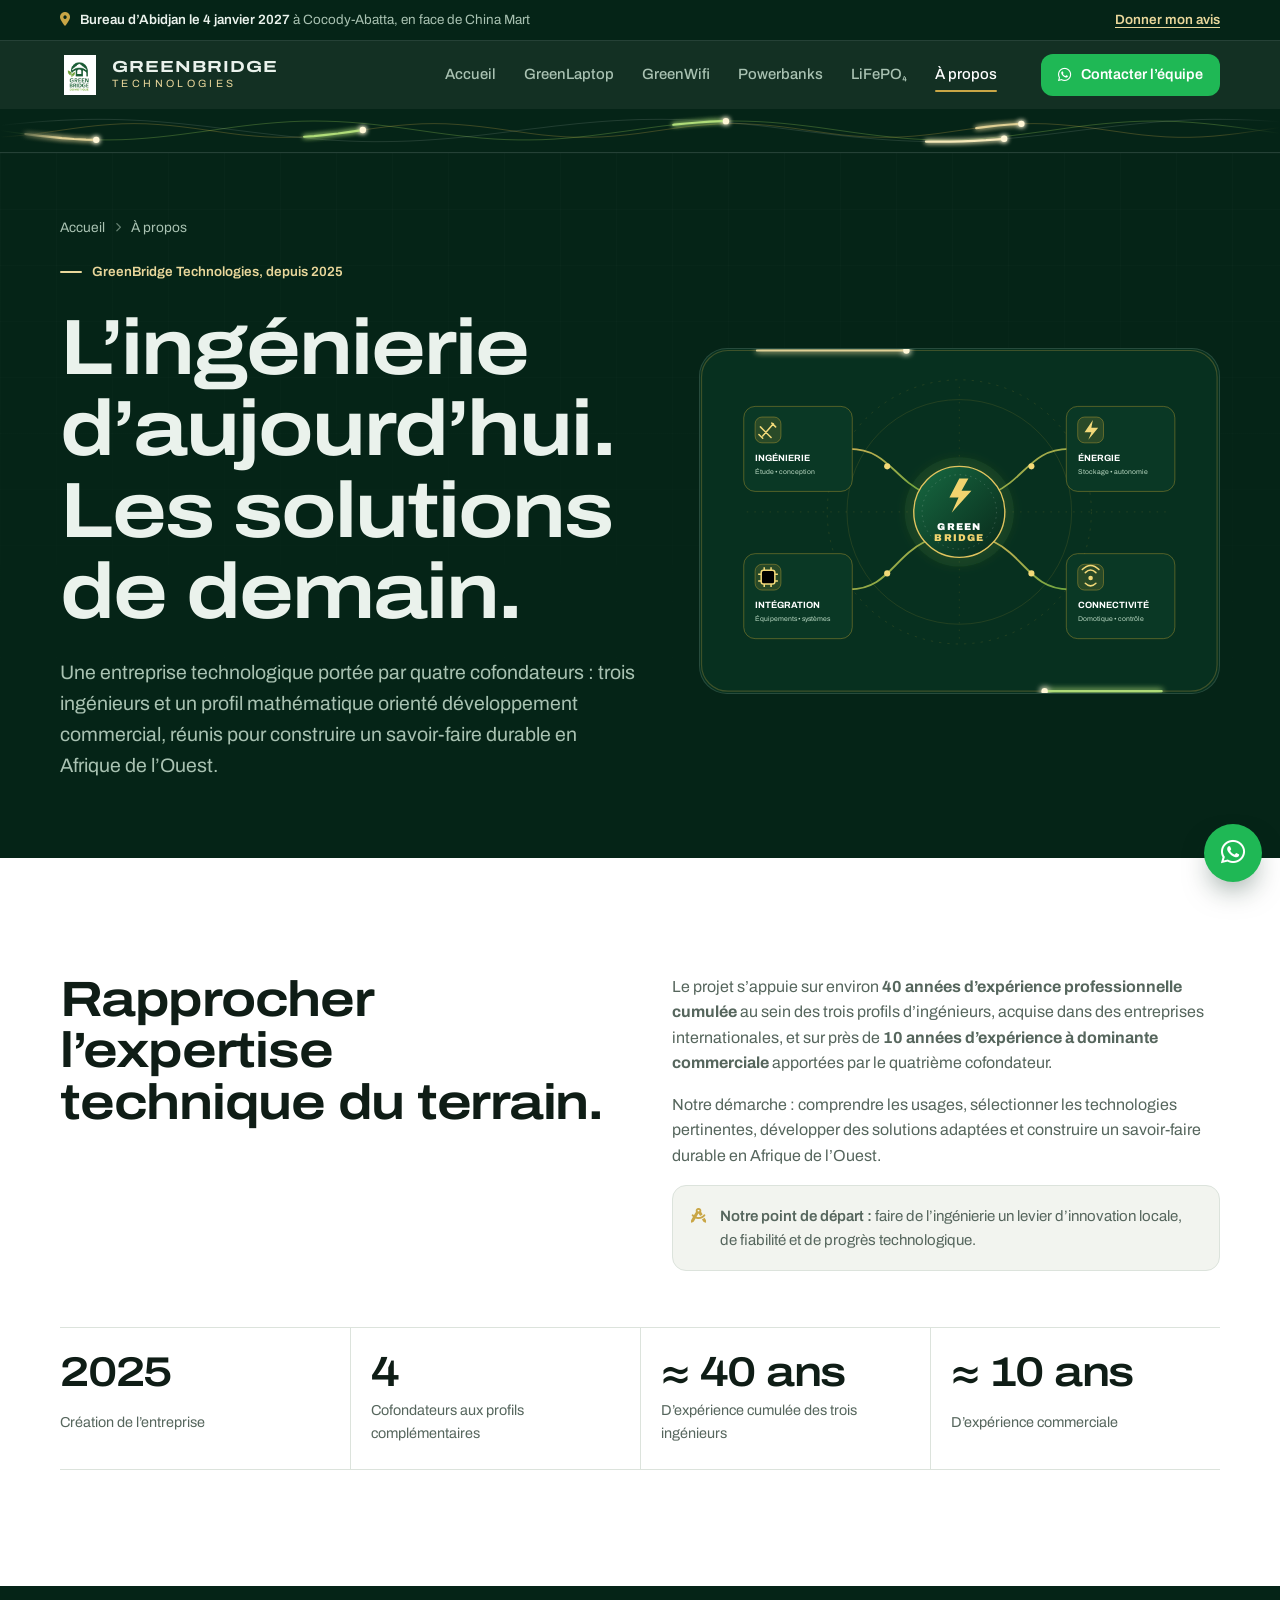
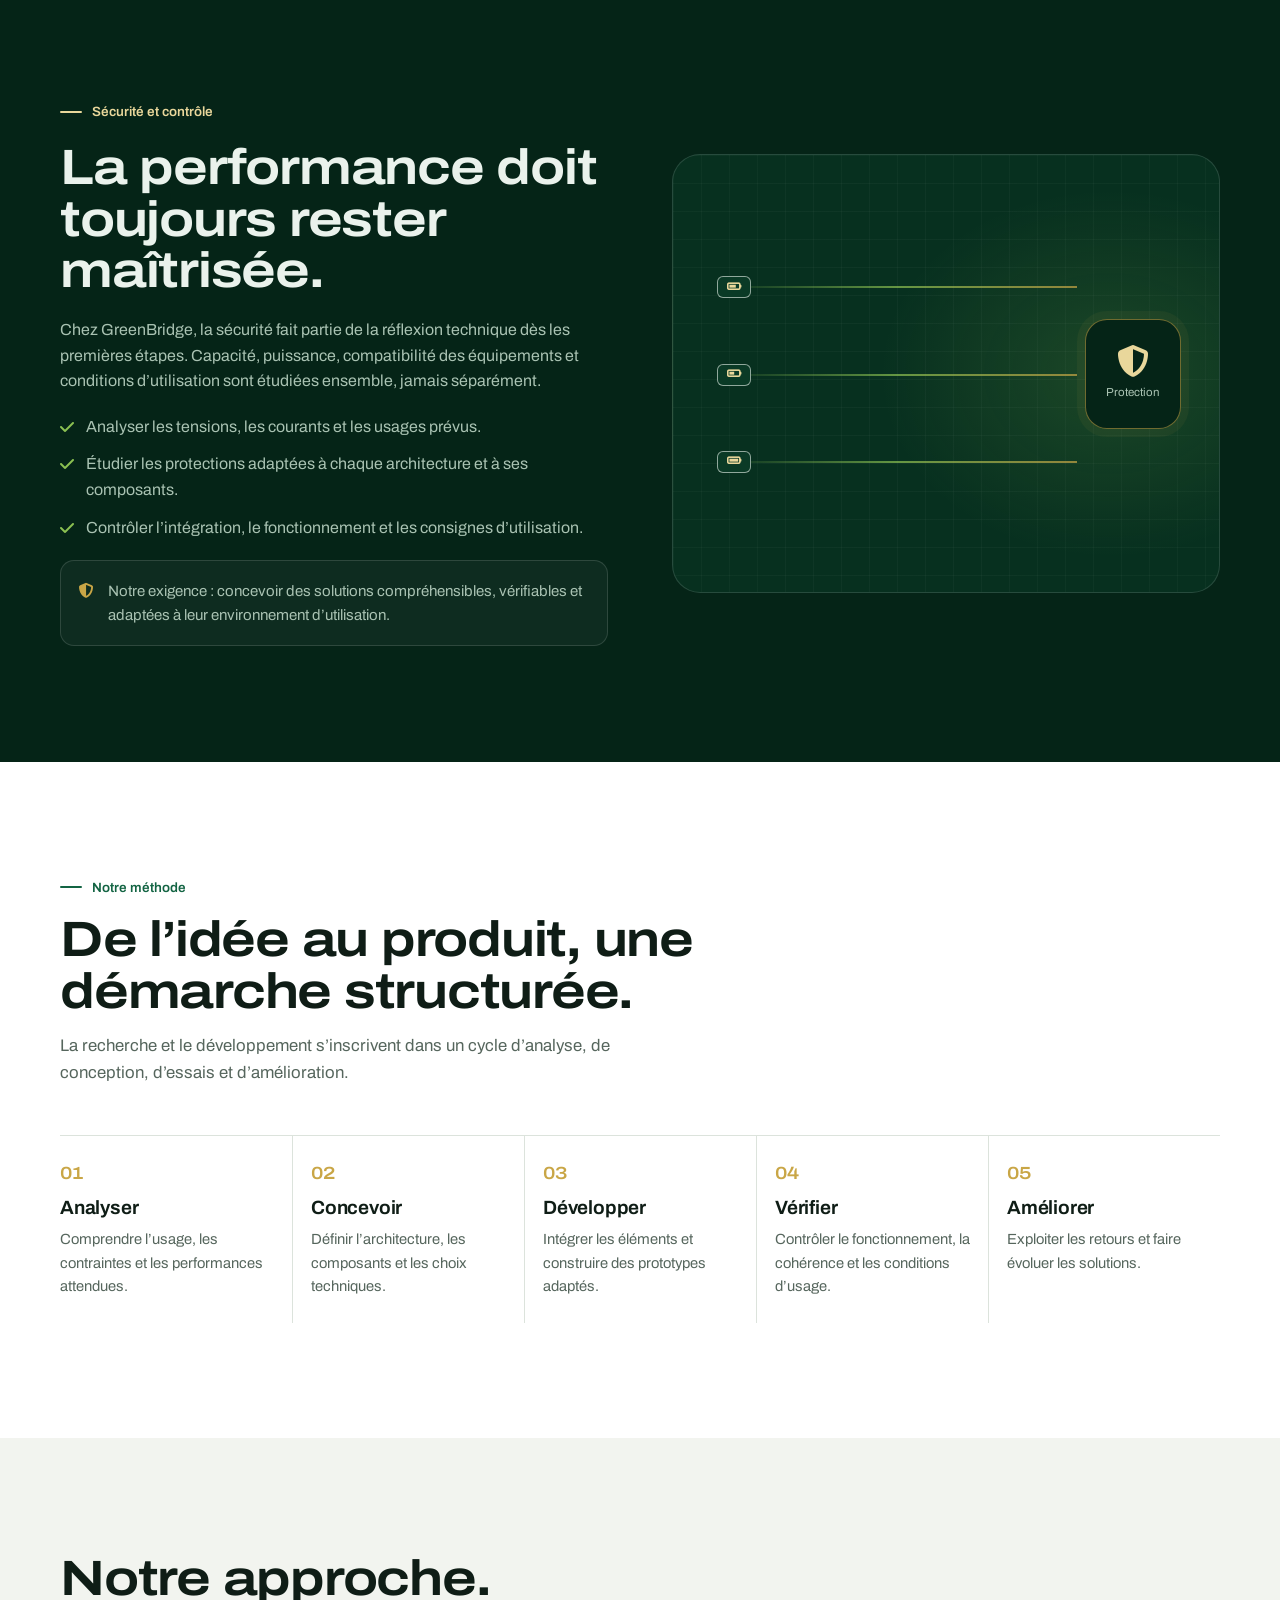
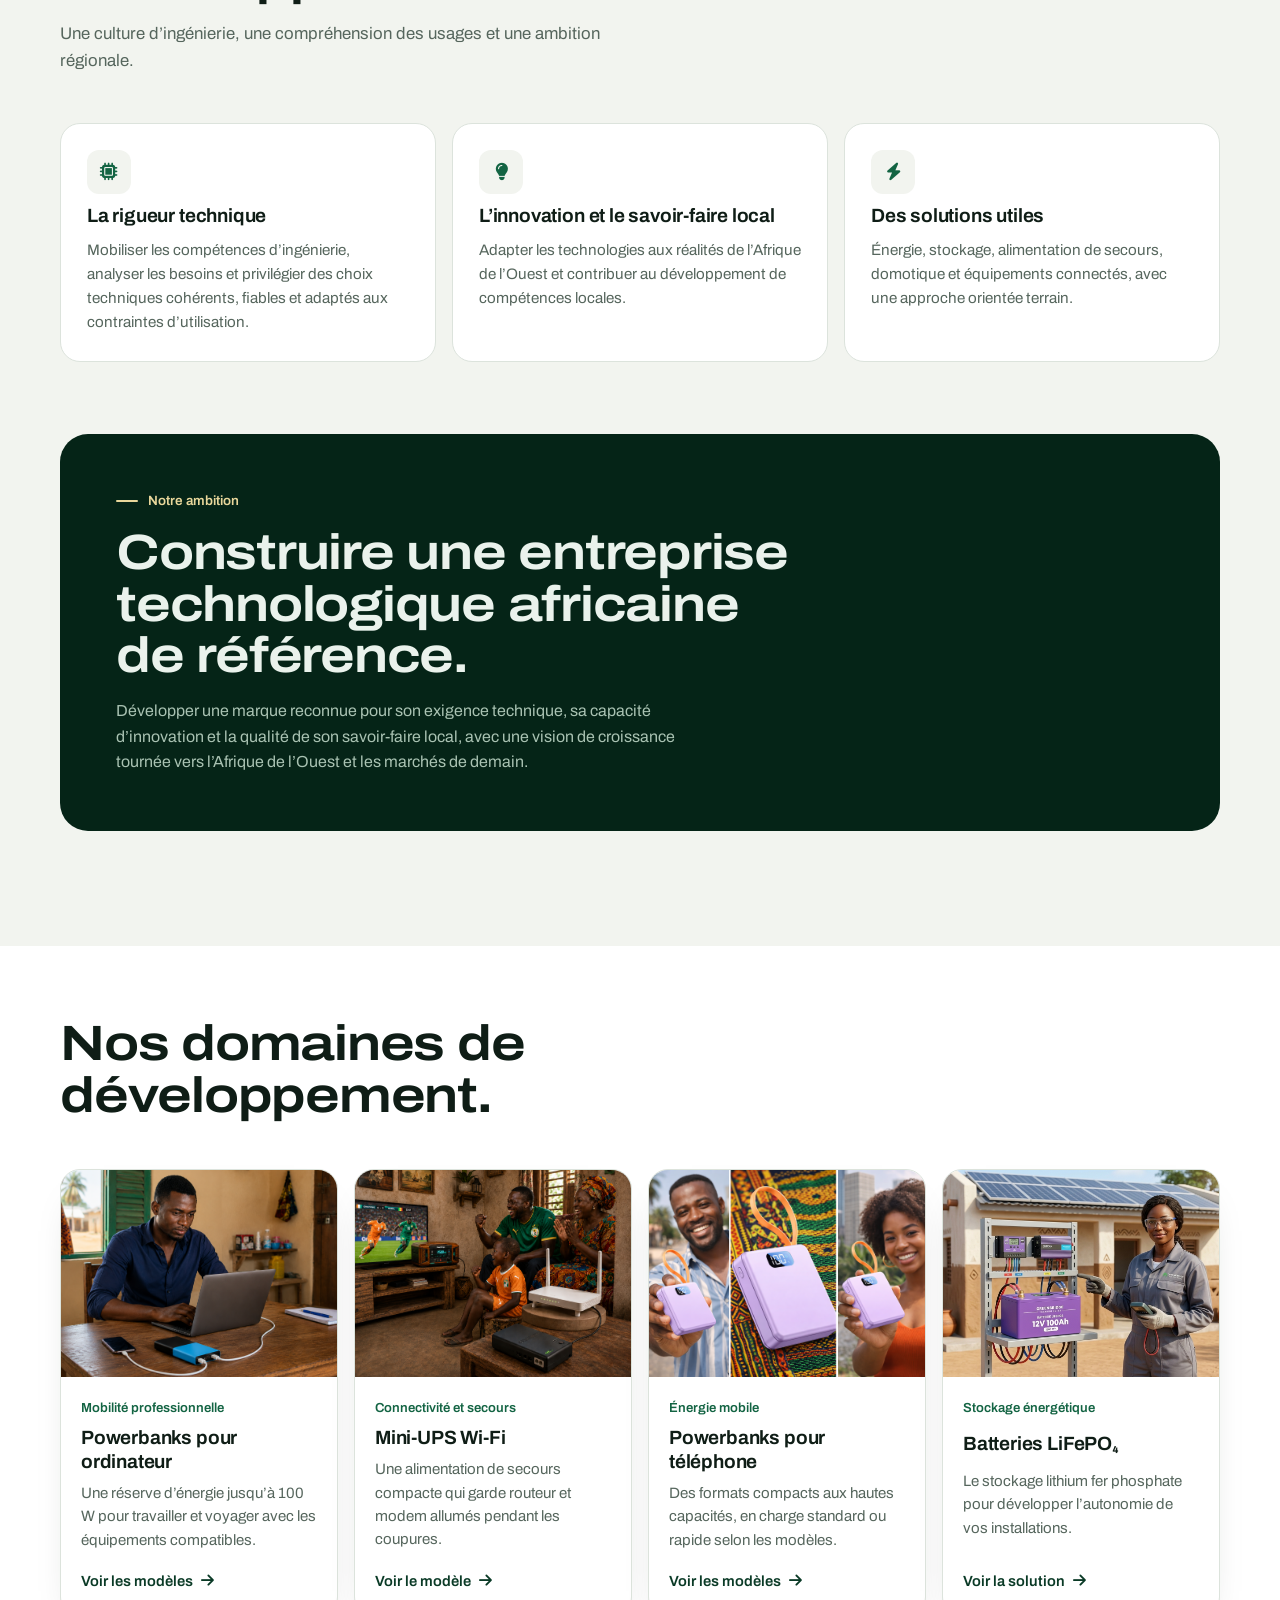
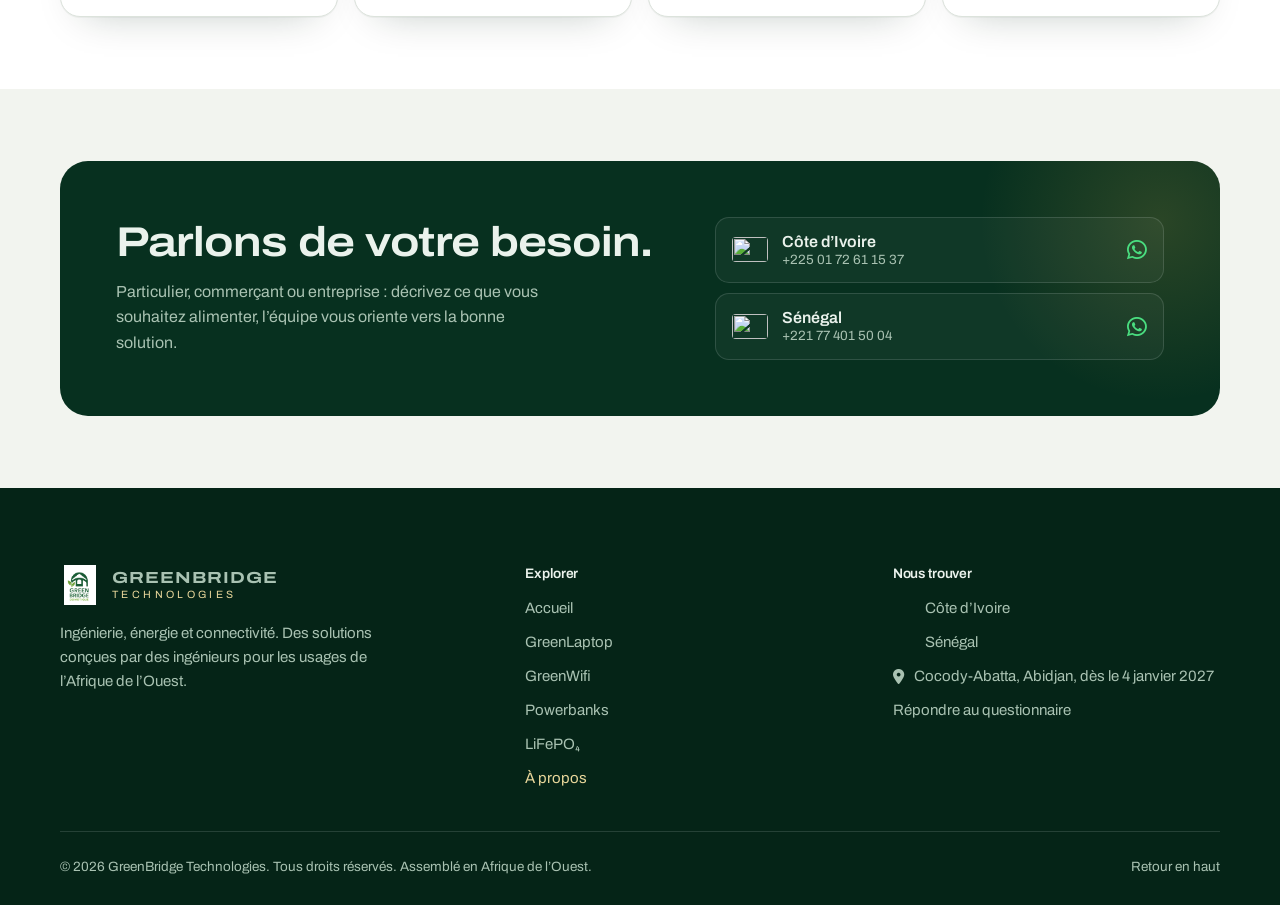
==== commit bef6cba4: "Update apropos.html" ====
--- a/apropos.html
+++ b/apropos.html
@@ -1,5066 +1,96 @@
 <!DOCTYPE html>
 <html lang="fr">
 <head>
-<script async="" src="https://www.googletagmanager.com/gtag/js?id=G-6M3D6J9B24"></script>
+<meta charset="utf-8">
+<meta name="viewport" content="width=device-width, initial-scale=1, viewport-fit=cover">
+<title>À propos | GreenBridge Technologies</title>
+<meta name="description" content="GreenBridge Technologies : quatre cofondateurs, trois ingénieurs, une démarche de recherche et développement au service de l’Afrique de l’Ouest.">
+<meta name="theme-color" content="#052417">
+<meta property="og:title" content="À propos | GreenBridge Technologies">
+<meta property="og:description" content="GreenBridge Technologies : quatre cofondateurs, trois ingénieurs, une démarche de recherche et développement au service de l’Afrique de l’Ouest.">
+<meta property="og:type" content="website">
+<link rel="icon" type="image/png" href="green%20bridge%20domo.png">
+<link rel="apple-touch-icon" href="green%20bridge%20domo.png">
+<link rel="preconnect" href="https://fonts.googleapis.com">
+<link rel="preconnect" href="https://fonts.gstatic.com" crossorigin>
+<link rel="stylesheet" href="https://fonts.googleapis.com/css2?family=Archivo:wdth,wght@62..125,300..800&display=swap">
+<link rel="stylesheet" href="https://cdnjs.cloudflare.com/ajax/libs/font-awesome/6.4.2/css/all.min.css">
+<link rel="stylesheet" href="greenbridge.css">
+<script async src="https://www.googletagmanager.com/gtag/js?id=G-6M3D6J9B24"></script>
 <script>
-    window.dataLayer = window.dataLayer || [];
-    function gtag(){dataLayer.push(arguments);}
-    gtag('js', new Date());
-    gtag('config', 'G-6M3D6J9B24');
-  </script>
-<meta charset="utf-8"/>
-<meta content="width=device-width,initial-scale=1,viewport-fit=cover" name="viewport"/>
-<title>À propos — GreenBridge Technologies | GreenBridge Technologies</title>
-<meta content="Découvrez les quatre univers GreenBridge et une démarche de recherche et développement portée par les ingénieurs associés et l’équipe." name="description"/>
-<meta content="#0a4d2e" name="theme-color"/>
-<link href="green bridge domo.png" rel="icon" type="image/png"/>
-<link href="green bridge domo.png" rel="apple-touch-icon"/>
-<link as="image" href="Energie_blanche.png" rel="preload"/>
-<link as="image" href="green bridge domo.png" rel="preload"/>
-<link as="image" href="Pwkb_Mini_3.png" rel="preload"/>
-<link as="image" href="pwkb_123.png" rel="preload"/>
-<link as="image" href="Greenplus_1.png" rel="preload"/>
-<link as="image" href="Greenplus_2.png" rel="preload"/>
-<link as="image" href="Greenplus_3.png" rel="preload"/>
-<link as="image" href="pwkb_6.png" rel="preload"/>
-<link as="image" href="pwkb_wireless_1.png" rel="preload"/>
-<link as="image" href="Nos_produits_1.png" rel="preload"/>
-<link as="image" href="Chargeur_ordi_1.png" rel="preload"/>
-<link as="image" href="wifi_2.png" rel="preload"/>
-<link as="image" href="Batterie%20GreenBridge%20violette%20en%20studio.png" rel="preload"/>
-<link as="image" href="Greenonly.jpg" rel="preload"/>
-<link as="image" href="greenonly1.jpg" rel="preload"/>
-<link as="image" href="greenonly2.jpg" rel="preload"/>
-<link as="image" href="greenonly3.jpg" rel="preload"/>
-<link href="https://fonts.googleapis.com/css2?family=Poppins:wght@300;400;600;700;800&amp;display=swap" rel="stylesheet"/>
-<link href="https://cdnjs.cloudflare.com/ajax/libs/font-awesome/6.4.2/css/all.min.css" rel="stylesheet"/>
-<style>
-  :root{
-    --topbar-h:40px;
-    --opening-h:38px;
-    --header-h:72px;
-    --maxw:1100px;
-    --brand-green:#04462e;
-    --green-dark:#061f14;
-    --green-mid:#073217;
-    --green-mid-2:#0b4d26;
-    --accent:#7cb342;
-    --accent-2:#a8e6a1;
-    --bg:#0a4d2e;
-    --gold-base:#d4af37;
-    --gold-hover:#e6c95a;
-    --muted-text-color:#e6f7ea;
-    --electric-yellow:#ffd600;
-    --whatsapp-green:#25D366;
-    --card-bg-desktop: rgba(255,255,255,0.12);
-    --card-bg-overlay: rgba(255,255,255,0.98);
-    --card-border: rgba(6,42,32,0.06);
-  }
-
-  *{box-sizing:border-box}
-  html, body{
-    margin:0;
-    padding:0;
-    font-family:'Poppins',Arial,sans-serif;
-    background:var(--bg);
-    color:#fff;
-    scroll-behavior:smooth;
-    overflow-x:hidden;
-    overflow-y:auto;
-    min-height:100%;
-    width:100%;
-  }
-  body{
-    min-height:100vh;
-    min-height:100dvh;
-    width:100%;
-    background:var(--bg);
-    overscroll-behavior-y:auto;
-    position:relative;
-    -webkit-overflow-scrolling:touch;
-  }
-  body.no-scroll{overflow:hidden}
-  a{color:inherit;text-decoration:none}
-  img{max-width:100%;display:block}
-  button{font-family:inherit}
-
-  .page-bg{
-    position:fixed;
-    inset:0;
-    z-index:0;
-    pointer-events:none;
-    width:100vw;
-    height:100vh;
-    height:100dvh;
-    object-fit:cover;
-    object-position:center center;
-    transform:translateZ(0);
-    backface-visibility:hidden;
-    will-change:transform;
-    background:var(--bg);
-  }
-  .page-bg-overlay{
-    position:fixed;
-    inset:0;
-    z-index:1;
-    pointer-events:none;
-    background:linear-gradient(180deg, rgba(10,77,46,0.06), rgba(10,77,46,0.02));
-  }
-
-  .topbar{
-    position:fixed;
-    top:0;
-    left:0;
-    right:0;
-    height:var(--topbar-h);
-    background:var(--green-dark);
-    display:flex;
-    align-items:center;
-    justify-content:space-between;
-    gap:10px;
-    padding:0 5vw;
-    z-index:1500;
-    font-size:12px;
-    overflow:hidden;
-  }
-  .promo-wrap{flex:1;display:flex;align-items:center;justify-content:flex-start;min-width:0}
-  .promo-text{
-    display:inline-flex;
-    align-items:center;
-    gap:10px;
-    font-size:10px;
-    font-weight:800;
-    letter-spacing:0.9px;
-    text-transform:uppercase;
-    color:#fff;
-    -webkit-text-stroke:0.35px rgba(255,255,255,0.18);
-    text-shadow:0 2px 6px rgba(0,0,0,0.35);
-    white-space:nowrap;
-  }
-  .maintenance-status{
-    display:inline-flex;
-    align-items:center;
-    gap:7px;
-    padding:4px 10px;
-    border:1px solid rgba(255,255,255,.45);
-    border-radius:999px;
-    background:linear-gradient(90deg,#d4af37,#f2d36b);
-    color:#173b20;
-    font-size:9px;
-    line-height:1;
-    font-weight:900;
-    letter-spacing:.65px;
-    text-shadow:none;
-    -webkit-text-stroke:0;
-    box-shadow:0 2px 8px rgba(0,0,0,.22);
-  }
-  .maintenance-status::before{
-    content:"";
-    width:7px;
-    height:7px;
-    flex:0 0 7px;
-    border-radius:50%;
-    background:#b42318;
-    box-shadow:0 0 0 3px rgba(180,35,24,.14);
-  }
-  .topbar-actions{
-    flex:0 0 auto;
-    display:flex;
-    align-items:center;
-    justify-content:flex-end;
-    min-width:0;
-  }
-  .survey-top-link{
-    display:inline-flex;
-    align-items:center;
-    gap:6px;
-    padding:4px 7px;
-    border-radius:999px;
-    border:1px solid rgba(255,255,255,0.14);
-    background:linear-gradient(90deg, rgba(255,255,255,0.14), rgba(255,255,255,0.08));
-    color:#fff;
-    box-shadow:0 8px 18px rgba(0,0,0,0.14);
-    text-decoration:none;
-    cursor:pointer;
-    font-weight:800;
-    letter-spacing:0.05px;
-    white-space:nowrap;
-    transition:transform .18s ease, box-shadow .18s ease, background .18s ease;
-    min-height:22px;
-    line-height:1;
-    touch-action:manipulation;
-    -webkit-tap-highlight-color:transparent;
-    position:relative;
-    z-index:2000;
-    pointer-events:auto;
-    max-width:calc(100vw - 170px);
-    overflow:hidden;
-    transform:translateY(-1px);
-    font-size:8.5px;
-  }
-  .survey-top-link:hover{
-    transform:translateY(-2px);
-    box-shadow:0 12px 28px rgba(0,0,0,0.22);
-    background:linear-gradient(90deg, rgba(255,255,255,0.20), rgba(255,255,255,0.12));
-  }
-  .survey-top-link:active{
-    transform:translateY(0px) scale(0.99);
-  }
-  .survey-top-badge{
-    display:inline-flex;
-    align-items:center;
-    justify-content:center;
-    width:14px;
-    height:14px;
-    border-radius:50%;
-    background:rgba(255,213,74,0.18);
-    color:#ffd54a;
-    font-size:9px;
-    flex:0 0 auto;
-  }
-  .survey-heart{
-    width:10px;
-    height:10px;
-    position:relative;
-    display:inline-block;
-    animation:heartbeat 1.25s ease-in-out infinite;
-    transform-origin:center;
-  }
-  .survey-heart::before,
-  .survey-heart::after{
-    content:"";
-    position:absolute;
-    width:7px;
-    height:10px;
-    background:#ffd54a;
-    border-radius:7px 7px 0 0;
-  }
-  .survey-heart::before{
-    left:3px;
-    transform:rotate(-45deg);
-    transform-origin:0 100%;
-  }
-  .survey-heart::after{
-    left:0;
-    transform:rotate(45deg);
-    transform-origin:100% 100%;
-  }
-  @keyframes heartbeat{
-    0%, 100%{ transform:scale(1); }
-    14%{ transform:scale(1.08); }
-    28%{ transform:scale(0.98); }
-    42%{ transform:scale(1.12); }
-    60%{ transform:scale(1); }
-  }
-  @media (max-width:640px){
-    .promo-text{font-size:9px;gap:0}
-    .promo-origin{display:none}
-    .maintenance-status{font-size:8px;padding:4px 8px;letter-spacing:.45px}
-    .survey-top-link{
-      padding:3px 6px;
-      gap:5px;
-      font-size:8px;
-      max-width:calc(100vw - 120px);
-      min-height:20px;
-    }
-    .survey-top-badge{
-      width:13px;
-      height:13px;
-    }
-  }
-  @media (max-width:420px){
-    .survey-top-link{
-      font-size:7.5px;
-      padding:3px 5px;
-      max-width:calc(100vw - 92px);
-    }
-  }
-
-
-  /* Bande d'ouverture : pleine largeur entre la barre supérieure et le logo */
-  .opening-strip{
-    position:fixed;
-    top:var(--topbar-h);
-    left:0;
-    right:0;
-    width:100%;
-    height:var(--opening-h);
-    z-index:1495;
-    display:flex;
-    align-items:center;
-    overflow:hidden;
-    background:linear-gradient(90deg,#087a40 0%,#12a85d 50%,#087a40 100%);
-    border-top:1px solid #f4d35e;
-    border-bottom:1px solid #f4d35e;
-    box-shadow:0 4px 12px rgba(0,0,0,.24);
-  }
-  .opening-strip-track{
-    display:flex;
-    align-items:center;
-    width:max-content;
-    flex:0 0 auto;
-    animation:openingFullScroll 28s linear infinite;
-    will-change:transform;
-  }
-  .opening-strip:hover .opening-strip-track{animation-play-state:paused}
-  .opening-strip-group{
-    display:flex;
-    align-items:center;
-    gap:28px;
-    padding-right:28px;
-    white-space:nowrap;
-    flex:0 0 auto;
-  }
-  .opening-strip-title{
-    color:#fff;
-    font-size:12px;
-    font-weight:900;
-    letter-spacing:1.1px;
-    text-transform:uppercase;
-    text-shadow:0 2px 5px rgba(0,0,0,.35);
-  }
-  .opening-strip-date{
-    display:inline-flex;
-    align-items:center;
-    justify-content:center;
-    padding:4px 12px;
-    border-radius:999px;
-    background:linear-gradient(90deg,#ffe36b,#ffc928);
-    color:#173b20;
-    border:1px solid rgba(255,255,255,.65);
-    box-shadow:0 2px 8px rgba(0,0,0,.2);
-    font-size:11px;
-    font-weight:900;
-    letter-spacing:.7px;
-  }
-  .opening-strip-location{
-    color:#fff7d7;
-    font-size:11px;
-    font-weight:800;
-    letter-spacing:.65px;
-    text-shadow:0 2px 5px rgba(0,0,0,.35);
-    text-transform:uppercase;
-  }
-  .opening-strip-separator{color:#ffe36b;font-size:18px;font-weight:900;line-height:1}
-  @keyframes openingFullScroll{
-    from{transform:translateX(0)}
-    to{transform:translateX(-33.333333%)}
-  }
-
-  header{
-    position:fixed;
-    top:calc(var(--topbar-h) + var(--opening-h));
-    left:0;
-    right:0;
-    height:var(--header-h);
-    background:linear-gradient(90deg,var(--green-mid),var(--green-mid-2));
-    display:flex;
-    align-items:center;
-    justify-content:space-between;
-    gap:10px;
-    padding:0 5vw;
-    z-index:1490;
-    box-shadow:0 4px 12px rgba(0,0,0,.25);
-    overflow:hidden;
-  }
-  .logo-text{
-    display:flex;
-    align-items:flex-start;
-    gap:12px;
-    flex:0 0 auto;
-    min-width:0;
-  }
-  .logo-text img{
-    height:56px;
-    display:block;
-    flex:0 0 auto;
-  }
-  .brand-stack{
-    display:flex;
-    flex-direction:column;
-    align-items:center;
-    justify-content:flex-start;
-    line-height:1;
-    text-align:center;
-    min-width:0;
-    margin:0;
-    padding:0;
-    position:relative;
-    top:1px;
-  }
-  .company-name{
-    font-size:34px;
-    font-weight:800;
-    letter-spacing:1px;
-    padding:0;
-    margin:0;
-    border-radius:8px;
-    color:#04462e;
-    -webkit-text-stroke:0.95px var(--gold-base);
-    text-shadow:0 3px 6px rgba(0,0,0,0.6);
-    position:relative;
-    top:2px;
-    white-space:nowrap;
-    line-height:1;
-    text-align:center;
-    width:max-content;
-    display:block;
-  }
-  .company-tagline{
-    font-size:14px;
-    font-weight:700;
-    letter-spacing:5px;
-    text-transform:uppercase;
-    color:#dfffe6;
-    padding:0;
-    margin:2px 0 0 0;
-    text-shadow:0 2px 6px rgba(0,0,0,0.45);
-    -webkit-text-stroke:0.4px rgba(212,175,55,0.55);
-    white-space:nowrap;
-    line-height:1;
-    text-align:center;
-    width:max-content;
-    display:block;
-  }
-
-  .worldcup-ad{
-    display:flex;
-    align-items:center;
-    gap:10px;
-    max-width:360px;
-    padding:8px 12px;
-    border-radius:14px;
-    background:linear-gradient(135deg, rgba(255,255,255,0.14), rgba(255,213,74,0.10));
-    border:1px solid rgba(255,255,255,0.18);
-    box-shadow:0 10px 24px rgba(0,0,0,0.18);
-    text-decoration:none;
-    color:#fff;
-    backdrop-filter:blur(6px);
-    transition:transform .18s ease, box-shadow .18s ease;
-  }
-  .worldcup-ad:hover{
-    transform:translateY(-1px);
-    box-shadow:0 14px 30px rgba(0,0,0,0.24);
-  }
-  .worldcup-ad-visual{
-    width:52px;
-    height:52px;
-    border-radius:50%;
-    overflow:hidden;
-    flex:0 0 auto;
-    box-shadow:0 0 0 2px rgba(255,255,255,0.14);
-  }
-  .worldcup-ad-visual svg{
-    width:100%;
-    height:100%;
-    display:block;
-  }
-  .worldcup-ad-copy{
-    display:flex;
-    flex-direction:column;
-    line-height:1.1;
-    min-width:0;
-  }
-  .worldcup-ad-copy .ad-kicker{
-    font-size:10px;
-    letter-spacing:1px;
-    font-weight:900;
-    color:#ffd54a;
-    text-transform:uppercase;
-  }
-  .worldcup-ad-copy strong{
-    font-size:14px;
-    font-weight:800;
-    white-space:nowrap;
-  }
-  .worldcup-ad-copy small{
-    font-size:11px;
-    color:#e6f7ea;
-    white-space:nowrap;
-  }
-
-  .flags-row{
-    display:flex;
-    align-items:center;
-    gap:5px;
-    margin-top:3px;
-    flex-wrap:wrap;
-    max-width:170px;
-  }
-  .flag-pill{
-    width:20px;
-    height:20px;
-    border-radius:50%;
-    overflow:hidden;
-    display:inline-flex;
-    align-items:center;
-    justify-content:center;
-    border:1px solid rgba(255,255,255,0.25);
-    box-shadow:0 4px 10px rgba(0,0,0,0.16);
-    background:#fff;
-    flex:0 0 auto;
-  }
-  .flag-pill img{
-    width:100%;
-    height:100%;
-    object-fit:cover;
-  }
-
-  .electric-band {
-    position: fixed;
-    top: calc(var(--topbar-h) + var(--opening-h) + var(--header-h) - 6px);
-    left: 0;
-    right: 0;
-    height: 14px;
-    z-index: 1900;
-    pointer-events: none;
-    overflow: visible;
-    transform: translateZ(0);
-  }
-  .electric-band .container {
-    position: absolute;
-    left: 0;
-    top: 50%;
-    transform: translateY(-50%);
-    width: 100vw;
-    max-width: none;
-    padding: 0;
-    height: 100%;
-    pointer-events: none;
-    box-sizing: border-box;
-  }
-  .lightning-svg {
-    width: 100vw;
-    height: 100%;
-    display: block;
-    pointer-events: none;
-    mix-blend-mode: screen;
-  }
-  .lightning-svg path.zap {
-    stroke: var(--electric-yellow);
-    stroke-width: 2.0;
-    fill: none;
-    stroke-linecap: round;
-    stroke-linejoin: round;
-    opacity: 0.9;
-  }
-  .lightning-svg path.bright {
-    stroke: var(--electric-yellow);
-    stroke-width: 2.6;
-    fill: none;
-    stroke-linecap: round;
-    stroke-linejoin: round;
-    opacity: 1;
-    stroke-dasharray: 520;
-    stroke-dashoffset: 520;
-  }
-
-  .orbs{
-    position:absolute;
-    left:0;
-    top:0;
-    width:100vw;
-    height:100%;
-    pointer-events:none;
-    overflow:visible;
-  }
-  .orb{
-    position:absolute;
-    width:8px;
-    height:8px;
-    border-radius:50%;
-    background:radial-gradient(circle at 30% 30%, #fff8b0, var(--electric-yellow));
-    box-shadow:0 0 12px rgba(255,214,0,0.95),0 0 30px rgba(255,214,0,0.16);
-    transform:translate(-50%,-50%);
-    opacity:0;
-    transition:opacity .18s linear;
-  }
-  .electric-band.active .orb{opacity:1;}
-  @keyframes buzz-slow{
-    0%{ transform: translate(-50%,-50%) translateX(-1.5px);}
-    50%{ transform: translate(-50%,-50%) translateX(1.5px);}
-    100%{ transform: translate(-50%,-50%) translateX(-1.5px);}
-  }
-  .orb.buzz{ animation:buzz-slow 1.8s linear infinite; }
-
-  .glowline{
-    position:absolute;
-    left:50%;
-    top:50%;
-    transform:translate(-50%,-50%);
-    height:3px;
-    width:0;
-    background:linear-gradient(90deg, rgba(255,238,170,0), var(--electric-yellow), rgba(255,238,170,0));
-    border-radius:8px;
-    box-shadow:0 6px 18px rgba(255,214,0,0.12);
-    opacity:0;
-    transition:opacity .22s ease;
-  }
-  .electric-band.active .glowline{
-    width:100vw;
-    opacity:1;
-    animation:pulse 3s ease-in-out infinite;
-  }
-  @keyframes pulse{
-    0%{ transform:translate(-50%,-50%) scaleX(.7); opacity:.6 }
-    50%{ transform:translate(-50%,-50%) scaleX(1); opacity:1 }
-    100%{ transform:translate(-50%,-50%) scaleX(.7); opacity:.6 }
-  }
-
-  .container{max-width:var(--maxw);margin:0 auto;padding:18px 14px 160px;position:relative;z-index:40}
-  main.container{min-height:calc(100vh - 160px)}
-
-  /* CADRE TRANSPARENT AUTOUR DE NOS MODÈLES */
-  .models-wrapper{
-    margin:18px 0 28px;
-    padding:18px 12px 16px;
-    width:100%;
-    max-width:100vw;
-    position:relative;
-    z-index:60;
-    border-radius:16px;
-    background:rgba(255,255,255,.10);
-    border:1px solid rgba(255,255,255,.18);
-    box-shadow:0 12px 30px rgba(0,0,0,.10);
-  }
-  .models-header{display:flex;align-items:center;justify-content:center;margin-bottom:12px}
-  .models-title{
-    font-weight:800;
-    font-size:22px;
-    color:var(--brand-green);
-    letter-spacing:0.4px;
-    background:rgba(255,255,255,0.6);
-    padding:8px 14px;
-    border-radius:10px;
-    box-shadow:0 8px 20px rgba(6,42,32,0.06)
-  }
-  .models{
-    display:grid;
-    grid-template-columns:repeat(auto-fit,minmax(min(100%,220px),1fr));
-    gap:18px;
-    align-items:stretch;
-    min-width:0;
-    max-width:100%;
-    margin:0 auto;
-    padding:6px 14px;
-    box-sizing:border-box
-  }
-  .models .model{
-    display:flex;
-    flex-direction:column;
-    justify-content:space-between;
-    min-width:0;
-    max-width:100%;
-    box-sizing:border-box;
-    overflow:hidden;
-    gap:12px;
-    padding:14px;
-    border-radius:12px;
-    background:var(--card-bg-desktop);
-    border:1px solid var(--card-border);
-    box-shadow:0 8px 20px rgba(6,42,32,0.04);
-    cursor:pointer;
-    min-height:240px;
-    backdrop-filter:blur(4px) saturate(110%);
-    color:#02110a;
-    user-select:none;
-    transition:transform .18s ease, box-shadow .18s ease, border-color .18s ease, background .18s ease;
-  }
-
-  .models .thumb,.models .meta,.models .model-new-actions{min-width:0;max-width:100%;box-sizing:border-box}
-  .models .model.active{
-    transform:translateY(-2px);
-    background:rgba(255,255,255,0.22);
-    border-color:rgba(124,179,66,0.35);
-    box-shadow:0 14px 30px rgba(6,42,32,0.12);
-  }
-  .models .model:focus-visible{outline:3px solid rgba(212,175,55,0.38);outline-offset:3px}
-  .models .thumb{
-    position:relative;
-    flex:0 0 56%;
-    height:0;
-    padding-bottom:56%;
-    overflow:hidden;
-    border-radius:10px;
-    background:linear-gradient(180deg, rgba(255,255,255,0.06), rgba(255,255,255,0.10))
-  }
-  .models .thumb img{position:absolute;inset:0;width:100%;height:100%;object-fit:cover;object-position:center;border-radius:8px}
-  .models .thumb.new-model-placeholder{display:flex;flex-direction:column;align-items:center;justify-content:center;gap:8px;color:#527363;font-size:12px;font-weight:800;text-align:center;background:linear-gradient(135deg,rgba(255,255,255,.8),rgba(220,239,225,.85));border:1px dashed rgba(10,77,46,.22);box-sizing:border-box}
-  .models .thumb.new-model-placeholder i{font-size:30px;color:#7cb342}
-  .model .meta{min-width:0;max-width:100%;width:100%;box-sizing:border-box}
-  .model .meta h4{margin:0;font-size:18px;color:#02110a;font-weight:900;max-width:100%;overflow-wrap:anywhere;word-break:normal}
-  .model .meta p{margin:10px 0 0;font-size:14px;color:rgba(2,17,10,0.95);line-height:1.25;font-weight:600;max-width:100%;overflow-wrap:anywhere;word-break:normal}
-  .model .meta p small{display:block;color:rgba(2,17,10,0.88);font-weight:500;margin-top:4px;max-width:100%;overflow-wrap:anywhere;word-break:normal}
-  .btn-small{background:transparent;border:1px solid rgba(6,42,32,0.06);padding:8px 10px;border-radius:8px;cursor:pointer;font-weight:700;color:#08110a}
-  .notice-mini-link{display:inline-flex;align-items:center;justify-content:center;gap:5px;padding:8px 10px;border-radius:8px;background:#e7f4e9;color:#06462e;border:1px solid rgba(4,70,46,.12);font-size:11px;font-weight:800;text-decoration:none;white-space:nowrap}
-  .notice-mini-link:hover{background:#d9efdd}
-  /* Actions harmonisées des cartes dans « Nos modèles » : informations, notice et contact.
-     La structure, les dimensions et la présentation générale des cartes sont conservées. */
-  .model-new-actions{display:flex;flex-wrap:wrap;align-items:stretch;justify-content:center;gap:6px;margin-top:auto;width:100%;min-width:0;max-width:100%;box-sizing:border-box}
-  .model-new-actions .new-info-btn,
-  .model-new-actions .new-order-btn{display:inline-flex;flex:0 1 auto;min-width:0;max-width:100%;align-items:center;justify-content:center;gap:5px;padding:8px 9px;border:0;border-radius:8px;font-family:inherit;font-size:10px;line-height:1.15;font-weight:800;cursor:pointer;white-space:normal;overflow-wrap:anywhere;text-align:center;box-sizing:border-box}
-  .model-new-actions .new-info-btn{background:#e7f4e9;color:#06462e}
-  .model-new-actions .new-order-btn{background:#25D366;color:#fff}
-  .model-new-actions .notice-mini-link{display:inline-flex;flex:0 1 auto;min-width:0;max-width:100%;padding:8px 9px;font-size:10px;white-space:normal;overflow-wrap:anywhere;text-align:center;box-sizing:border-box}
-  .notice-link-btn{display:inline-flex;align-items:center;justify-content:center;gap:6px;padding:9px 11px;border-radius:8px;background:#e7f4e9;color:#06462e;border:1px solid rgba(4,70,46,.12);font-size:11px;font-weight:800;text-decoration:none;cursor:pointer}
-  .notice-link-btn:hover{background:#d9efdd}
-  .new-product-actions .notice-link-btn{font-family:inherit;font-size:11px}
-
-
-  .new-products-section{
-    margin:18px 0 28px;
-    padding:18px 12px 16px;
-    border-radius:16px;
-    background:rgba(255,255,255,.10);
-    border:1px solid rgba(255,255,255,.18);
-    box-shadow:0 12px 30px rgba(0,0,0,.10);
-  }
-  .new-products-heading{display:flex;justify-content:center;align-items:center;margin-bottom:14px}
-  .new-products-grid{
-    display:grid;
-    grid-template-columns:repeat(4,minmax(0,1fr));
-    gap:14px;
-    max-width:var(--maxw);
-    margin:0 auto;
-  }
-  .new-product-card{
-    position:relative;
-    display:flex;
-    flex-direction:column;
-    align-items:center;
-    gap:10px;
-    min-width:0;
-    min-height:235px;
-    padding:18px 14px;
-    border-radius:14px;
-    background:rgba(255,255,255,.96);
-    color:#10251a;
-    text-align:center;
-    box-shadow:0 10px 24px rgba(0,0,0,.12);
-    border:1px solid rgba(212,175,55,.42);
-    overflow:hidden;
-  }
-  .new-product-badge{
-    display:inline-flex;
-    align-items:center;
-    justify-content:center;
-    padding:5px 10px;
-    border-radius:999px;
-    background:linear-gradient(90deg,#ffe36b,#ffc928);
-    color:#173b20;
-    font-size:10px;
-    font-weight:900;
-    letter-spacing:.8px;
-  }
-  /* Zone photo sur les cartes : l'image remplit toute la surface réservée. */
-  .new-product-photo-placeholder{
-    position:relative;
-    display:block;
-    width:100%;
-    height:160px;
-    min-height:160px;
-    max-height:160px;
-    aspect-ratio:16 / 9;
-    flex:0 0 160px;
-    padding:0;
-    border:0;
-    border-radius:12px;
-    background:linear-gradient(145deg,#f4faf5,#e7f2e9);
-    color:#456c56;
-    overflow:hidden;
-  }
-  .new-product-photo-placeholder i,
-  .new-product-photo-placeholder span{position:absolute;left:50%;transform:translateX(-50%)}
-  .new-product-photo-placeholder i{top:38%;font-size:31px;color:#6a9b79}
-  .new-product-photo-placeholder span{top:65%;font-size:10px;font-weight:800;letter-spacing:.35px;white-space:nowrap}
-  .new-product-photo-placeholder img{
-    position:absolute;
-    inset:0;
-    width:100%;
-    height:100%;
-    max-width:none;
-    object-fit:cover;
-    object-position:center;
-    display:block;
-    border-radius:10px;
-  }
-  .new-product-card h3{margin:0;color:#06462e;font-size:16px;font-weight:900;line-height:1.25;overflow-wrap:anywhere}
-  .new-product-card p{margin:0;color:#355346;font-size:12px;line-height:1.5;overflow-wrap:anywhere}
-  .new-modal-photo-gallery{
-    display:grid;
-    grid-template-columns:repeat(3,minmax(0,1fr));
-    gap:10px;
-    margin:12px 0 16px;
-  }
-  .new-modal-photo-slot{min-width:0;display:flex;flex-direction:column;gap:6px}
-  .new-modal-photo-frame{
-    width:100%;
-    aspect-ratio:4 / 3;
-    min-height:90px;
-    display:flex;
-    flex-direction:column;
-    align-items:center;
-    justify-content:center;
-    gap:7px;
-    padding:8px;
-    border:0;
-    border-radius:11px;
-    background:linear-gradient(145deg,#f4faf5,#e7f2e9);
-    color:#456c56;
-    text-align:center;
-    overflow:hidden;
-  }
-  .new-modal-photo-frame i{font-size:25px;color:#6a9b79}
-  .new-modal-photo-frame span{font-size:10px;font-weight:800}
-  .new-modal-photo-caption{font-size:10px;color:#61786a;text-align:center}
-  .new-modal-photo-img{width:100%;height:100%;object-fit:contain;display:block}
-  .new-product-actions{display:flex;flex-wrap:wrap;justify-content:center;gap:7px;margin-top:auto;width:100%}
-  .new-product-actions button{border:0;border-radius:8px;padding:9px 11px;font-family:inherit;font-size:11px;font-weight:800;cursor:pointer;max-width:100%}
-  .new-info-btn{background:#e7f4e9;color:#06462e}
-  .new-order-btn{background:#25D366;color:#fff}
-  .stock-badge{display:inline-flex;align-items:center;gap:5px;margin-top:7px;padding:5px 9px;border-radius:999px;background:#c62828;color:#fff;font-size:10px;font-weight:900;letter-spacing:.5px}
-  @media(max-width:900px){.new-products-grid{grid-template-columns:repeat(2,minmax(0,1fr))}}
-  @media(max-width:640px){
-    .new-products-section{margin:14px 0 22px;padding:14px 10px}
-    .models-wrapper{margin:14px 0 22px;padding:14px 10px}
-    .new-products-grid{grid-template-columns:minmax(0,1fr);gap:12px;width:100%}
-    .new-product-card{width:100%;min-height:0;padding:16px 14px;gap:9px}
-    .new-product-card h3{font-size:16px}
-    .new-product-card p{font-size:13px;line-height:1.5;max-width:34rem}
-    .new-product-photo-placeholder{height:170px;min-height:170px;max-height:170px;flex-basis:170px}
-    .new-modal-photo-gallery{grid-template-columns:repeat(2,minmax(0,1fr));gap:8px}
-    .new-modal-photo-frame{min-height:82px}
-    .new-product-actions{gap:8px}
-    .new-product-actions button{font-size:12px;padding:9px 12px}
-  }
-  @media(max-width:380px){
-    .new-products-section{padding:12px 8px}
-    .models-wrapper{padding:12px 8px}
-    .new-product-card{padding:14px 10px}
-    .new-product-card h3{font-size:15px}
-    .new-product-card p{font-size:12px}
-  }
-
-  .futures-title{display:flex;align-items:center;justify-content:center;margin-top:24px;margin-bottom:10px}
-  .futures-title .models-title{padding:8px 14px}
-  .featured{margin-top:10px;border-radius:12px;overflow:hidden;border:1px solid rgba(212,175,55,0.12);background:rgba(255,255,255,0.94);box-shadow:0 12px 36px rgba(6,42,32,0.06)}
-  .featured-hero{position:relative;height:320px;overflow:hidden;background:#000}
-  .featured-hero .slide{position:absolute;inset:0;opacity:0;transition:opacity 700ms ease, transform 700ms;transform:scale(1.03)}
-  .featured-hero .slide.active{opacity:1;transform:scale(1);z-index:2}
-  .featured-hero img{width:100%;height:100%;object-fit:cover;object-position:center center;display:block}
-  .featured-copy{padding:14px 18px;text-align:center}
-  .featured-copy h3{margin:0;color:var(--brand-green);font-weight:800;letter-spacing:0.3px;font-size:18px}
-  .featured-copy p{color:rgba(2,17,10,0.95);margin-top:10px;line-height:1.45}
-  .availability-badge{display:inline-block;margin-top:12px;padding:10px 18px;border-radius:999px;background:linear-gradient(90deg,#ffd54a,#ffb300);color:#08110a;font-weight:900;font-size:16px;box-shadow:0 10px 30px rgba(255,180,0,0.18);border:1px solid rgba(0,0,0,0.06)}
-
-  .modal-overlay{
-    position:fixed;
-    inset:0;
-    background:rgba(0,0,0,0.56);
-    display:none;
-    align-items:center;
-    justify-content:center;
-    z-index:5000;
-    padding:14px;
-  }
-  .modal{
-    width:min(760px,96vw);
-    background:#fff;
-    border-radius:18px;
-    padding:18px;
-    overflow:auto;
-    box-shadow:0 20px 45px rgba(0,0,0,0.42);
-    max-height:calc(100vh - 28px);
-    position:relative;
-  }
-  .modal h2{font-size:18px;margin-top:0;margin-right:28px;color:#08110a}
-  .modal .close{
-    position:sticky;
-    top:0;
-    margin-left:auto;
-    width:34px;
-    height:34px;
-    display:flex;
-    align-items:center;
-    justify-content:center;
-    background:#fff;
-    border:1px solid rgba(6,42,32,0.12);
-    border-radius:50%;
-    font-size:16px;
-    cursor:pointer;
-    box-shadow:0 6px 14px rgba(0,0,0,0.10);
-    color:#0b2418;
-    z-index:20;
-    flex:0 0 auto;
-  }
-  .modal-body{color:#23403a;line-height:1.5}
-  .modal-body ul{margin-top:8px;margin-bottom:0;padding-left:20px}
-  .modal-body li{margin-bottom:6px}
-
-  .modal-carousel{
-    position:relative;
-    width:100%;
-    border-radius:14px;
-    overflow:hidden;
-    background:linear-gradient(180deg,#fbfeff,#f3f9fc);
-    border:1px solid rgba(6,42,32,0.06);
-    box-shadow:0 10px 24px rgba(6,42,32,0.05);
-    margin:10px 0 14px;
-  }
-  .modal-carousel-stage{
-    position:relative;
-    width:100%;
-    height:320px;
-    overflow:hidden;
-    background:#f8fbfa;
-  }
-  .modal-carousel-stage img{
-    width:100%;
-    height:100%;
-    object-fit:contain;
-    object-position:center;
-    display:block;
-    transition:opacity .35s ease, transform .35s ease;
-  }
-  .modal-photo-fallback{position:absolute;inset:0;display:flex;flex-direction:column;align-items:center;justify-content:center;gap:8px;background:linear-gradient(145deg,#f4faf5,#e7f2e9);color:#456c56;text-align:center;font-size:12px;font-weight:800}
-  .modal-photo-fallback i{font-size:30px;color:#7cb342}
-  .modal-carousel-controls{
-    position:absolute;
-    inset:0;
-    display:flex;
-    align-items:center;
-    justify-content:space-between;
-    padding:0 8px;
-    pointer-events:none;
-  }
-  .carousel-btn{
-    pointer-events:auto;
-    width:40px;
-    height:40px;
-    border:0;
-    border-radius:50%;
-    background:rgba(255,255,255,0.92);
-    color:#0b2418;
-    display:flex;
-    align-items:center;
-    justify-content:center;
-    box-shadow:0 8px 18px rgba(0,0,0,0.12);
-    cursor:pointer;
-    font-size:16px;
-  }
-  .carousel-btn:active{transform:scale(.96)}
-  .carousel-dots{
-    display:flex;
-    gap:6px;
-    justify-content:center;
-    align-items:center;
-    padding:10px 0 2px;
-    flex-wrap:wrap;
-  }
-  .carousel-dot{
-    width:9px;
-    height:9px;
-    border-radius:50%;
-    border:0;
-    background:rgba(4,70,46,0.28);
-    cursor:pointer;
-    padding:0;
-  }
-  .carousel-dot.active{
-    background:var(--brand-green);
-    transform:scale(1.15);
-  }
-
-  .whatsapp-choice{display:grid;grid-template-columns:1fr;gap:10px;margin-top:12px}
-  .whatsapp-card{
-    border:1px solid rgba(6,42,32,0.08);
-    background:linear-gradient(180deg, #ffffff 0%, #f7fbf9 100%);
-    border-radius:12px;
-    padding:10px;
-    cursor:pointer;
-    text-align:left;
-    box-shadow:0 8px 18px rgba(6,42,32,0.06);
-  }
-  .whatsapp-card .top{display:flex;align-items:center;gap:10px}
-  .whatsapp-card .flag{
-    width:36px;
-    height:26px;
-    border-radius:6px;
-    overflow:hidden;
-    border:1px solid rgba(0,0,0,0.08);
-    box-shadow:0 4px 10px rgba(0,0,0,0.08);
-    flex:0 0 auto;
-  }
-  .whatsapp-card .flag img{width:100%;height:100%;object-fit:cover}
-  .whatsapp-card h4{margin:0;font-size:14px;color:#082014}
-  .whatsapp-card p{margin:5px 0 0;color:#315348;font-size:12px;line-height:1.35}
-  .whatsapp-card .go{margin-top:9px;display:inline-flex;align-items:center;gap:7px;padding:7px 10px;border-radius:999px;background:linear-gradient(90deg, var(--brand-green), var(--green-mid));color:#fff;font-weight:800;font-size:12px}
-
-  .fab{
-    width:58px;
-    height:58px;
-    border-radius:50%;
-    display:flex;
-    align-items:center;
-    justify-content:center;
-    position:fixed;
-    right:14px;
-    bottom:18px;
-    z-index:4000;
-    box-shadow:0 10px 30px rgba(2,50,26,0.25);
-    background:var(--whatsapp-green);
-    border:3px solid rgba(255,255,255,0.06);
-    cursor:pointer;
-  }
-  .fab button{width:100%;height:100%;border:0;background:transparent;color:#fff;font-size:22px;cursor:pointer;border-radius:50%}
-  .fab:focus,.fab button:focus{outline:3px solid rgba(255,255,255,0.12);outline-offset:2px}
-
-  footer{background:var(--green-dark);color:#fff;padding:18px 5vw 40px;text-align:center;margin-top:28px;position:relative;z-index:50}
-  .footer-company{display:block;margin:0 auto 8px;font-size:18px;font-weight:800;color:#04462e;-webkit-text-stroke:0.7px var(--gold-base);text-shadow:0 3px 6px rgba(0,0,0,0.6);padding:6px 10px;border-radius:6px;width:max-content}
-  .footer-contact{margin-top:6px;color:#e6f7ea;line-height:1.6}
-
-  .led-indicator{width:18px;height:18px;border-radius:50%;background:#999;box-shadow:0 0 10px rgba(0,0,0,0.2);flex:0 0 auto}
-  .led-low{background:#8bc34a}
-  .led-med{background:#ffeb3b}
-  .led-high{background:#ff5722}
-  .blink-slow{animation:blink 1.5s infinite}
-  .blink-med{animation:blink 1s infinite}
-  .blink-fast{animation:blink 0.4s infinite}
-  @keyframes blink{0%,100%{opacity:1}50%{opacity:0.2}}
-
-  @media (max-width:1100px){
-    .models{grid-template-columns:repeat(auto-fit,minmax(220px,1fr))}
-  }
-  @media (max-width:900px){
-    .featured-hero{height:280px}
-  }
-  @media (max-width:820px){
-    .models{grid-template-columns:1fr;gap:20px}
-    .company-name{font-size:30px}
-    .logo-text img{height:50px}
-    .fab{width:50px;height:50px}
-    .fab button{font-size:20px}
-    .worldcup-ad{max-width:250px;padding:7px 10px}
-    .worldcup-ad-copy small{display:none}
-  }
-  @media (max-width:768px){
-    .company-name{font-size:26px}
-    .featured-hero{height:240px}
-  }
-  @media (max-width:640px){
-    :root{--topbar-h:36px;--opening-h:34px;--header-h:66px}
-    .opening-strip-track{animation-duration:21s}
-    .opening-strip-group{gap:16px;padding-right:16px}
-    .opening-strip-title{font-size:9px;letter-spacing:.65px}
-    .opening-strip-date{font-size:9px;padding:3px 9px}
-    .opening-strip-location{font-size:8.5px;letter-spacing:.35px}
-    .opening-strip-separator{font-size:14px}
-    .company-tagline{font-size:12px;letter-spacing:4px}
-    .logo-text img{height:46px}
-    .featured-hero{height:220px}
-    .modal{
-      width:min(96vw,760px);
-      max-height:calc(100vh - 20px);
-      padding:16px;
-      border-radius:16px;
-    }
-    .modal-carousel-stage{
-      height:240px;
-    }
-    .carousel-btn{
-      width:36px;
-      height:36px;
-      font-size:15px;
-    }
-    .modal h2{font-size:17px}
-    .worldcup-ad{
-      max-width:calc(100vw - 180px);
-      gap:8px;
-    }
-    .worldcup-ad-visual{
-      width:42px;
-      height:42px;
-    }
-    .worldcup-ad-copy strong{
-      font-size:12px;
-    }
-    .company-name{
-      font-size:22px;
-    }
-    .company-tagline{
-      font-size:11px;
-    }
-  }
-  @media (max-width:480px){
-    .opening-strip-track{animation-duration:18s}
-    .opening-strip-group{gap:12px;padding-right:12px}
-    .opening-strip-title{font-size:8px}
-    .opening-strip-date{font-size:8px;padding:3px 7px}
-    .opening-strip-location{font-size:7.5px}
-    .hero-content{
-      max-width:92vw;
-      padding:0 12px;
-    }
-    .hero-content h1{
-      font-size:28px;
-      font-weight:700;
-      margin:0 0 8px;
-      white-space:nowrap;
-      overflow-x:hidden;
-      text-overflow:ellipsis;
-    }
-    .hero-content p{
-      font-size:16px;
-      line-height:1.5;
-    }
-    .btn-primary{
-      padding:12px 28px;
-      font-size:15px;
-    }
-    .survey-top-link{
-      font-size:7.5px;
-      padding:3px 5px;
-      max-width:calc(100vw - 92px);
-    }
-  }
-  
-
-  /* ============================================================
-     GREENBRIDGE — SECTION INSTITUTIONNELLE « À PROPOS »
-     Bloc autonome : aucun visuel externe requis (SVG intégré).
-     ============================================================ */
-  .gb-about-section{
-    position:relative;
-    isolation:isolate;
-    overflow:hidden;
-    margin:34px 0 12px;
-    padding:clamp(22px,4vw,46px);
-    border-radius:26px;
-    color:#f5fff7;
-    background:
-      radial-gradient(ellipse at 88% 12%, rgba(124,179,66,.22), transparent 32%),
-      radial-gradient(ellipse at 5% 100%, rgba(212,175,55,.12), transparent 34%),
-      linear-gradient(135deg,#041b12 0%,#073a25 52%,#052719 100%);
-    border:1px solid rgba(212,175,55,.36);
-    box-shadow:0 24px 60px rgba(0,0,0,.26), inset 0 1px 0 rgba(255,255,255,.08);
-  }
-  .gb-about-section::before{
-    content:"";position:absolute;inset:0;z-index:-1;pointer-events:none;opacity:.16;
-    background-image:linear-gradient(rgba(255,255,255,.10) 1px,transparent 1px),linear-gradient(90deg,rgba(255,255,255,.10) 1px,transparent 1px);
-    background-size:34px 34px;
-    mask-image:linear-gradient(120deg,rgba(0,0,0,.72),transparent 76%);
-  }
-  .gb-about-section::after{
-    content:"";position:absolute;z-index:-1;right:-130px;bottom:-210px;width:440px;height:440px;
-    border:1px solid rgba(212,175,55,.12);border-radius:50%;
-    box-shadow:0 0 0 34px rgba(212,175,55,.025),0 0 0 72px rgba(212,175,55,.02),0 0 0 112px rgba(212,175,55,.015);
-    pointer-events:none;
-  }
-  .gb-about-inner{max-width:1120px;margin:0 auto;position:relative;z-index:1}
-  .gb-about-topline{display:flex;align-items:center;gap:10px;margin-bottom:18px;color:#d7eddb;font-size:10px;font-weight:900;letter-spacing:2.1px;text-transform:uppercase}
-  .gb-about-topline::before{content:"";width:30px;height:2px;background:linear-gradient(90deg,#d4af37,#ffe58a);border-radius:2px}
-  .gb-about-hero{display:grid;grid-template-columns:minmax(0,1.02fr) minmax(300px,.98fr);gap:clamp(22px,4vw,54px);align-items:center}
-  .gb-about-copy{min-width:0}
-  .gb-about-copy h2{margin:0 0 17px;color:#fff;font-size:clamp(27px,3.5vw,43px);font-weight:800;line-height:1.13;letter-spacing:-1.15px;max-width:680px}
-  .gb-about-copy h2 em{font-style:normal;color:#d7bd65}
-  .gb-about-lead{margin:0;color:#e3f2e7;font-size:14px;line-height:1.85;font-weight:400;max-width:690px}
-  .gb-about-lead strong{color:#fff;font-weight:800}
-  .gb-about-origin{display:flex;align-items:center;gap:10px;margin-top:22px;padding:12px 14px;max-width:520px;border:1px solid rgba(255,255,255,.13);border-left:3px solid #d4af37;border-radius:10px;background:rgba(255,255,255,.055);color:#e8f5ea;font-size:11px;line-height:1.55}
-  .gb-about-origin i{color:#e1c55d;font-size:17px;flex:0 0 auto}
-  .gb-about-art{position:relative;min-width:0;padding:12px;border:1px solid rgba(255,255,255,.13);border-radius:22px;background:linear-gradient(145deg,rgba(255,255,255,.095),rgba(255,255,255,.025));box-shadow:inset 0 1px 0 rgba(255,255,255,.09),0 18px 44px rgba(0,0,0,.19)}
-  .gb-about-art svg{width:100%;height:auto;display:block;overflow:visible}
-  .gb-about-art-caption{display:flex;align-items:center;justify-content:space-between;gap:10px;padding:4px 8px 3px;color:#d8e9dc;font-size:9px;font-weight:800;letter-spacing:1.15px;text-transform:uppercase}
-  .gb-about-art-caption span:last-child{color:#d7bd65}
-  .gb-about-stats{display:grid;grid-template-columns:repeat(4,minmax(0,1fr));gap:10px;margin:30px 0 26px}
-  .gb-about-stat{min-width:0;padding:16px 15px 14px;border:1px solid rgba(255,255,255,.13);border-radius:14px;background:linear-gradient(145deg,rgba(255,255,255,.085),rgba(255,255,255,.035))}
-  .gb-about-stat strong{display:block;margin-bottom:5px;color:#f4d978;font-size:clamp(24px,3vw,32px);font-weight:900;line-height:1;letter-spacing:-.8px;font-variant-numeric:tabular-nums}
-  .gb-about-stat span{display:block;color:#dcebe0;font-size:10px;line-height:1.45;font-weight:700}
-  .gb-about-divider{height:1px;margin:0 0 24px;background:linear-gradient(90deg,rgba(212,175,55,.55),rgba(255,255,255,.12),transparent)}
-  .gb-about-subhead{display:flex;align-items:end;justify-content:space-between;gap:18px;margin-bottom:14px}
-  .gb-about-subhead h3{margin:0;color:#fff;font-size:19px;font-weight:800;letter-spacing:-.25px}
-  .gb-about-subhead p{margin:0;color:#bbd8c3;font-size:10px;line-height:1.5;text-align:right;max-width:350px}
-  .gb-about-pillars{display:grid;grid-template-columns:repeat(3,minmax(0,1fr));gap:12px}
-  .gb-about-pillar{min-width:0;padding:18px 17px 17px;border-radius:15px;background:rgba(2,18,12,.36);border:1px solid rgba(255,255,255,.12);transition:transform .2s ease,border-color .2s ease,background .2s ease}
-  .gb-about-pillar:hover{transform:translateY(-3px);border-color:rgba(212,175,55,.42);background:rgba(2,18,12,.48)}
-  .gb-about-pillar-icon{display:flex;align-items:center;justify-content:center;width:38px;height:38px;margin-bottom:12px;border-radius:11px;background:linear-gradient(145deg,rgba(212,175,55,.22),rgba(124,179,66,.13));border:1px solid rgba(212,175,55,.25);color:#f0d474;font-size:16px}
-  .gb-about-pillar h4{margin:0 0 7px;color:#fff;font-size:13px;font-weight:800}
-  .gb-about-pillar p{margin:0;color:#c9dfcf;font-size:11px;line-height:1.7}
-  .gb-about-vision{display:grid;grid-template-columns:1fr auto;gap:18px;align-items:center;margin-top:18px;padding:19px 20px;border:1px solid rgba(212,175,55,.28);border-radius:16px;background:linear-gradient(100deg,rgba(212,175,55,.12),rgba(255,255,255,.035) 55%,rgba(124,179,66,.10))}
-  .gb-about-vision-label{display:block;margin-bottom:6px;color:#e5ca70;font-size:9px;font-weight:900;letter-spacing:1.7px;text-transform:uppercase}
-  .gb-about-vision h3{margin:0 0 6px;color:#fff;font-size:18px;line-height:1.3;font-weight:800}
-  .gb-about-vision p{margin:0;color:#d1e4d6;font-size:11px;line-height:1.65;max-width:780px}
-  .gb-about-vision-mark{display:flex;align-items:center;justify-content:center;width:54px;height:54px;border-radius:50%;border:1px solid rgba(212,175,55,.4);color:#f2d675;font-size:22px;background:rgba(0,0,0,.13)}
-  .gb-about-signature{display:flex;align-items:center;justify-content:space-between;gap:12px;margin-top:19px;color:#a9cbb4;font-size:9px;font-weight:800;letter-spacing:1.1px;text-transform:uppercase}
-  .gb-about-signature strong{color:#f0d675;font-weight:900}
-  @media(max-width:820px){
-    .gb-about-hero{grid-template-columns:1fr;gap:24px}
-    .gb-about-art{max-width:620px;margin:0 auto;width:100%}
-    .gb-about-stats{grid-template-columns:repeat(2,minmax(0,1fr))}
-    .gb-about-pillars{grid-template-columns:1fr}
-    .gb-about-pillar{display:grid;grid-template-columns:40px 1fr;column-gap:12px;align-items:start;padding:14px}
-    .gb-about-pillar-icon{grid-row:1 / span 2;margin:0}
-    .gb-about-pillar h4{padding-top:2px}
-  }
-  @media(max-width:560px){
-    .gb-about-section{margin:24px 0 8px;padding:22px 15px;border-radius:19px}
-    .gb-about-copy h2{font-size:29px;letter-spacing:-.65px}
-    .gb-about-lead{font-size:12px;line-height:1.8}
-    .gb-about-origin{font-size:10px;align-items:flex-start}
-    .gb-about-stats{gap:8px;margin:22px 0}
-    .gb-about-stat{padding:13px 11px}
-    .gb-about-stat strong{font-size:25px}
-    .gb-about-stat span{font-size:9px}
-    .gb-about-subhead{display:block}
-    .gb-about-subhead p{text-align:left;margin-top:5px}
-    .gb-about-vision{grid-template-columns:1fr;padding:16px}
-    .gb-about-vision-mark{display:none}
-    .gb-about-vision h3{font-size:16px}
-    .gb-about-signature{align-items:flex-start;flex-direction:column;gap:5px;font-size:8px}
-    .gb-about-art-caption{font-size:8px;letter-spacing:.7px}
-  }
-
-
-
-
-  /* ============================================================
-     GREENBRIDGE — PAGE D'ACCUEIL COMMERCIALE & CATALOGUE SEGMENTÉ
-     Quatre familles lisibles, liens d'accès direct et produits phares.
-     ============================================================ */
-  .gb-commerce-intro{margin:18px 0 28px;position:relative;z-index:45}
-  .gb-commerce-hero{display:grid;grid-template-columns:minmax(0,1.05fr) minmax(340px,.95fr);gap:clamp(22px,4vw,46px);align-items:center;padding:clamp(22px,4vw,42px);border-radius:25px;border:1px solid rgba(212,175,55,.32);background:radial-gradient(circle at 90% 10%,rgba(124,179,66,.20),transparent 35%),linear-gradient(128deg,rgba(3,27,18,.97),rgba(5,57,34,.94) 58%,rgba(7,43,27,.97));box-shadow:0 20px 48px rgba(0,0,0,.22);overflow:hidden}
-  .gb-commerce-copy{min-width:0}
-  .gb-commerce-eyebrow{display:flex;align-items:center;gap:9px;margin-bottom:15px;color:#e4d18c;font-size:9px;font-weight:900;letter-spacing:1.65px;text-transform:uppercase}
-  .gb-commerce-eyebrow span{width:24px;height:2px;border-radius:2px;background:#d4af37}
-  .gb-commerce-copy h1{max-width:680px;margin:0 0 16px;color:#fff;font-size:clamp(30px,4vw,47px);font-weight:900;line-height:1.08;letter-spacing:-1.4px}
-  .gb-commerce-copy h1 em{color:#e4c75f;font-style:normal}
-  .gb-commerce-lead{max-width:660px;margin:0;color:#d9e9dd;font-size:13px;line-height:1.85}
-  .gb-commerce-lead strong{color:#fff;font-weight:800}
-  .gb-commerce-actions{display:flex;align-items:center;gap:10px;flex-wrap:wrap;margin-top:22px}
-  .gb-commerce-primary,.gb-commerce-secondary{min-height:43px;display:inline-flex;align-items:center;justify-content:center;gap:9px;padding:11px 15px;border-radius:10px;font-family:inherit;font-size:11px;font-weight:900;text-decoration:none;cursor:pointer;transition:transform .18s ease,box-shadow .18s ease,background .18s ease}
-  .gb-commerce-primary{color:#102417;background:linear-gradient(100deg,#f4dc83,#d4af37);border:1px solid rgba(255,255,255,.3);box-shadow:0 8px 20px rgba(0,0,0,.17)}
-  .gb-commerce-secondary{color:#fff;background:rgba(255,255,255,.075);border:1px solid rgba(255,255,255,.2)}
-  .gb-commerce-primary:hover,.gb-commerce-secondary:hover{transform:translateY(-2px);box-shadow:0 12px 26px rgba(0,0,0,.22)}
-  .gb-commerce-proofline{display:flex;gap:14px 18px;flex-wrap:wrap;margin-top:22px;color:#b8d2c0;font-size:9px;font-weight:800}
-  .gb-commerce-proofline span{display:inline-flex;align-items:center;gap:6px}
-  .gb-commerce-proofline i{color:#e1c45e}
-  .gb-commerce-visual{min-width:0;padding:11px;border-radius:19px;background:rgba(255,255,255,.055);border:1px solid rgba(255,255,255,.13);box-shadow:inset 0 1px 0 rgba(255,255,255,.08)}
-  .gb-commerce-visual-grid{display:grid;grid-template-columns:repeat(2,minmax(0,1fr));gap:9px}
-  .gb-commerce-visual-tile{position:relative;display:flex;align-items:center;justify-content:center;min-width:0;height:145px;overflow:hidden;border-radius:13px;background:linear-gradient(145deg,#f7faf7,#dfebe1);text-decoration:none;color:#082518;border:1px solid rgba(255,255,255,.5)}
-  .gb-commerce-visual-tile::after{content:"";position:absolute;inset:35% 0 0;background:linear-gradient(180deg,transparent,rgba(2,24,14,.86));pointer-events:none}
-  .gb-commerce-visual-tile img{width:100%;height:100%;object-fit:contain;padding:8px;transition:transform .25s ease}
-  .gb-commerce-visual-tile:hover img{transform:scale(1.055)}
-  .gb-commerce-visual-tile span{position:absolute;z-index:1;left:10px;right:8px;bottom:9px;color:#fff;font-size:9px;font-weight:900;letter-spacing:.7px;text-shadow:0 2px 5px rgba(0,0,0,.5)}
-  .gb-commerce-visual-tile span strong{display:block;margin-top:3px;color:#f2d777;font-size:10px;letter-spacing:0}
-  .gb-commerce-visual-caption{display:flex;justify-content:space-between;gap:8px;padding:10px 3px 1px;color:#b5cfbd;font-size:8px;font-weight:900;letter-spacing:1.1px}
-  .gb-commerce-visual-caption span:last-child{color:#d8bd61}
-  .gb-universe-heading{display:flex;align-items:end;justify-content:space-between;gap:15px;margin:28px 4px 13px;scroll-margin-top:calc(var(--topbar-h) + var(--opening-h) + var(--header-h) + 24px)}
-  .gb-section-kicker{display:block;margin-bottom:5px;color:#f0d477;font-size:9px;font-weight:900;letter-spacing:1.6px}
-  .gb-universe-heading h2{margin:0;color:#fff;font-size:clamp(21px,2.8vw,28px);font-weight:900;letter-spacing:-.55px}
-  .gb-universe-heading p{margin:5px 0 0;color:#dcefe2;font-size:11px;line-height:1.6}
-  .gb-universe-count{padding:7px 10px;border:1px solid rgba(255,255,255,.2);border-radius:999px;color:#e4cb78;font-size:9px;font-weight:900;letter-spacing:1px;white-space:nowrap}
-  .gb-universe-grid{display:grid;grid-template-columns:repeat(4,minmax(0,1fr));gap:12px}
-  .gb-universe-card{display:flex;flex-direction:column;min-width:0;overflow:hidden;border:1px solid rgba(212,175,55,.25);border-radius:16px;background:linear-gradient(160deg,rgba(255,255,255,.97),rgba(238,246,239,.95));color:#10271b;text-decoration:none;box-shadow:0 10px 25px rgba(0,0,0,.13);transition:transform .2s ease,box-shadow .2s ease,border-color .2s ease}
-  .gb-universe-card:hover{transform:translateY(-4px);border-color:rgba(212,175,55,.75);box-shadow:0 18px 32px rgba(0,0,0,.2)}
-  .gb-universe-image{position:relative;height:132px;overflow:hidden;background:linear-gradient(145deg,#f8fbf8,#e4eee6)}
-  .gb-universe-image img{width:100%;height:100%;object-fit:contain;padding:9px;transition:transform .25s ease}
-  .gb-universe-card:hover .gb-universe-image img{transform:scale(1.045)}
-  .gb-universe-number{position:absolute;top:9px;left:10px;display:grid;place-items:center;width:26px;height:26px;border-radius:50%;background:#073a25;color:#f1d57b;font-size:9px;font-weight:900;box-shadow:0 3px 10px rgba(0,0,0,.15)}
-  .gb-universe-content{display:flex;flex:1;flex-direction:column;align-items:flex-start;padding:13px 13px 14px}
-  .gb-universe-tag{margin-bottom:7px;color:#63846c;font-size:7px;font-weight:900;letter-spacing:1px}
-  .gb-universe-content h3{margin:0 0 7px;color:#073a25;font-size:14px;font-weight:900;line-height:1.25}
-  .gb-universe-content p{margin:0 0 12px;color:#435d4c;font-size:10px;line-height:1.6}
-  .gb-universe-content strong{display:flex;align-items:center;gap:8px;margin-top:auto;color:#0a5835;font-size:9px;font-weight:900}
-  .gb-universe-content strong i{color:#b38e25;transition:transform .18s ease}
-  .gb-universe-card:hover .gb-universe-content strong i{transform:translateX(4px)}
-  .gb-catalogue-shell{margin-top:26px}
-  .gb-catalogue-shell>.models-header{margin-bottom:18px}
-  .gb-product-family{margin:20px 0 23px;padding:clamp(16px,2.6vw,26px);border:1px solid rgba(255,255,255,.16);border-radius:20px;background:linear-gradient(145deg,rgba(3,30,19,.50),rgba(7,58,34,.44));box-shadow:0 12px 28px rgba(0,0,0,.11);scroll-margin-top:calc(var(--topbar-h) + var(--opening-h) + var(--header-h) + 24px)}
-  .gb-product-family:last-child{margin-bottom:0}
-  .gb-family-header{display:flex;align-items:center;justify-content:space-between;gap:18px;margin-bottom:16px}
-  .gb-family-heading-copy{min-width:0}
-  .gb-family-kicker{display:block;margin-bottom:6px;color:#e2c65f;font-size:8px;font-weight:900;letter-spacing:1.45px}
-  .gb-family-heading-copy h2{margin:0 0 7px;color:#fff;font-size:clamp(20px,2.7vw,27px);font-weight:900;line-height:1.2;letter-spacing:-.55px}
-  .gb-family-heading-copy p{max-width:800px;margin:0;color:#d0e4d6;font-size:11px;line-height:1.7}
-  .gb-family-stamp{display:flex;align-items:center;gap:10px;flex:0 0 auto;min-width:132px;padding:11px 13px;border:1px solid rgba(212,175,55,.27);border-radius:12px;background:rgba(255,255,255,.055);color:#e8d17b}
-  .gb-family-stamp i{font-size:21px}
-  .gb-family-stamp span{color:#c2d8c8;font-size:7px;font-weight:900;line-height:1.5;letter-spacing:1px}
-  .gb-family-stamp strong{color:#f4d979;font-size:10px}
-  .gb-family-feature-line{display:flex;gap:8px;flex-wrap:wrap;margin:0 0 16px;padding:10px 12px;border:1px solid rgba(255,255,255,.10);border-radius:10px;background:rgba(0,0,0,.16)}
-  .gb-family-feature-line span{flex:1 1 160px;color:#c9dfcf;font-size:9px;line-height:1.5}
-  .gb-family-feature-line strong{color:#f4d979;font-weight:900}
-  .gb-family-model-grid{padding:6px 0!important;grid-template-columns:repeat(auto-fit,minmax(min(100%,220px),1fr))!important}
-  .gb-family-model-grid .model{background:rgba(255,255,255,.94);border-color:rgba(212,175,55,.18)}
-  .gb-single-model-grid{grid-template-columns:minmax(0,310px)!important;justify-content:start}
-  .gb-phone-new-arrivals{margin:16px 0 20px;padding:15px 13px 14px;border-radius:14px;background:rgba(255,255,255,.075);border:1px solid rgba(255,255,255,.13);box-shadow:none}
-  .gb-new-arrivals-heading{display:flex;justify-content:space-between;align-items:end;gap:12px;margin:0 2px 12px}
-  .gb-new-arrivals-heading h3{margin:0;color:#fff;font-size:16px;font-weight:900}
-  .gb-new-arrivals-heading p{margin:4px 0 0;color:#c5dccb;font-size:10px;line-height:1.5}
-  .gb-new-arrivals-mark{padding:6px 9px;border-radius:999px;background:linear-gradient(90deg,#f4dc83,#d4af37);color:#173b20;font-size:8px;font-weight:900;letter-spacing:.6px;white-space:nowrap}
-  .gb-phone-new-grid{grid-template-columns:repeat(3,minmax(0,1fr))!important;gap:12px}
-  .gb-phone-new-grid .new-product-card{min-height:0}
-  .gb-family-catalogue-heading{display:flex;align-items:center;justify-content:space-between;gap:12px;margin:18px 2px 8px;padding-bottom:8px;border-bottom:1px solid rgba(255,255,255,.14)}
-  .gb-family-catalogue-heading h3{margin:0;color:#fff;font-size:14px;font-weight:900}
-  .gb-family-catalogue-heading span{color:#bcd4c3;font-size:9px;font-weight:800}
-  .gb-battery-highlight{display:grid;grid-template-columns:minmax(0,1fr) minmax(260px,370px);gap:20px;align-items:center;padding:15px;border:1px solid rgba(255,255,255,.12);border-radius:15px;background:rgba(0,0,0,.13)}
-  .gb-battery-copy{padding:8px 9px}
-  .gb-battery-copy h3{margin:0 0 9px;color:#fff;font-size:23px;line-height:1.2;font-weight:900;letter-spacing:-.5px}
-  .gb-battery-copy p{max-width:620px;margin:0;color:#d1e5d7;font-size:11px;line-height:1.8}
-  .gb-battery-metrics{display:flex;gap:9px;flex-wrap:wrap;margin:16px 0}
-  .gb-battery-metrics span{min-width:100px;padding:9px 10px;border:1px solid rgba(255,255,255,.14);border-radius:9px;background:rgba(255,255,255,.055);color:#c9ded0;font-size:8px;font-weight:800}
-  .gb-battery-metrics strong{display:block;margin-bottom:3px;color:#f3d675;font-size:17px}
-  .gb-battery-contact{display:inline-flex;align-items:center;gap:8px;padding:10px 13px;border:0;border-radius:9px;background:#25D366;color:#fff;font-family:inherit;font-size:10px;font-weight:900;cursor:pointer}
-  .gb-battery-product-card{min-width:0;max-width:100%}
-  .gb-battery-product-card .new-product-card{width:100%;min-height:0}
-  .gb-battery-product-card .new-product-actions{margin-top:10px}
-  @media(max-width:1000px){
-    .gb-commerce-hero{grid-template-columns:1fr;gap:22px}
-    .gb-commerce-visual{max-width:680px;width:100%;margin:0 auto}
-    .gb-universe-grid{grid-template-columns:repeat(2,minmax(0,1fr))}
-    .gb-battery-highlight{grid-template-columns:minmax(0,1fr) minmax(240px,330px)}
-  }
-  @media(max-width:700px){
-    .gb-commerce-hero{padding:22px 17px;border-radius:19px}
-    .gb-commerce-copy h1{font-size:31px;letter-spacing:-.8px}
-    .gb-commerce-lead{font-size:12px}
-    .gb-commerce-proofline{gap:8px 12px}
-    .gb-commerce-visual-tile{height:120px}
-    .gb-universe-heading{align-items:start;margin-top:22px}
-    .gb-universe-grid{gap:9px}
-    .gb-universe-image{height:115px}
-    .gb-universe-content{padding:11px 10px 12px}
-    .gb-universe-content h3{font-size:12px}
-    .gb-universe-content p{font-size:9px}
-    .gb-family-header{align-items:flex-start}
-    .gb-family-stamp{min-width:0;padding:9px}
-    .gb-family-stamp i{font-size:17px}
-    .gb-family-stamp span{font-size:6px}
-    .gb-phone-new-grid{grid-template-columns:repeat(2,minmax(0,1fr))!important}
-    .gb-battery-highlight{grid-template-columns:1fr}
-    .gb-battery-product-card{max-width:420px;width:100%;margin:0 auto}
-  }
-  @media(max-width:480px){
-    .gb-commerce-hero{padding:19px 13px}
-    .gb-commerce-copy h1{font-size:27px}
-    .gb-commerce-actions{align-items:stretch}
-    .gb-commerce-primary,.gb-commerce-secondary{width:100%;font-size:10px}
-    .gb-commerce-visual-tile{height:105px}
-    .gb-commerce-visual-tile span{font-size:8px;left:7px;bottom:7px}
-    .gb-commerce-visual-tile span strong{font-size:8px}
-    .gb-commerce-visual-caption{font-size:6px;letter-spacing:.65px}
-    .gb-universe-heading h2{font-size:20px}
-    .gb-universe-count{font-size:7px;padding:6px 8px}
-    .gb-universe-grid{grid-template-columns:1fr 1fr}
-    .gb-universe-image{height:96px}
-    .gb-universe-content h3{font-size:11px}
-    .gb-universe-content p{font-size:8px;line-height:1.5}
-    .gb-universe-content strong{font-size:8px}
-    .gb-universe-tag{font-size:6px;letter-spacing:.6px}
-    .gb-catalogue-shell{padding:12px 8px 18px}
-    .gb-product-family{padding:14px 10px;border-radius:15px}
-    .gb-family-header{gap:8px}
-    .gb-family-heading-copy h2{font-size:18px}
-    .gb-family-heading-copy p{font-size:10px}
-    .gb-family-stamp{display:none}
-    .gb-family-feature-line{gap:6px;padding:8px}
-    .gb-family-feature-line span{flex-basis:120px;font-size:8px}
-    .gb-phone-new-arrivals{padding:12px 8px}
-    .gb-new-arrivals-heading{align-items:start}
-    .gb-new-arrivals-heading h3{font-size:14px}
-    .gb-new-arrivals-mark{font-size:7px}
-    .gb-phone-new-grid{grid-template-columns:1fr!important}
-    .gb-family-catalogue-heading{align-items:start}
-    .gb-family-catalogue-heading h3{font-size:12px}
-    .gb-family-catalogue-heading span{font-size:8px}
-    .gb-battery-highlight{padding:10px}
-    .gb-battery-copy h3{font-size:19px}
-    .gb-battery-copy p{font-size:10px}
-    .gb-battery-metrics span{min-width:calc(50% - 5px)}
-  }
-
-
-
-  /* ============================================================
-     GREENBRIDGE — DIRECTION ARTISTIQUE PREMIUM / WEST AFRICA
-     Surcouche de présentation commerciale, sans modifier les
-     données produit, les index, les fonctions PDF ou les fenêtres.
-     ============================================================ */
-  :root{
-    --gb-ink:#03150f;
-    --gb-night:#041d14;
-    --gb-deep:#06291c;
-    --gb-panel:#0a3524;
-    --gb-line:rgba(220,235,223,.13);
-    --gb-gold:#d9bb62;
-    --gb-lime:#a7d56c;
-    --gb-white:#f5f8f4;
-  }
-  .gb-premium-intro{margin:22px 0 44px;}
-  .gb-premium-hero{
-    position:relative;isolation:isolate;min-height:520px;align-items:stretch;
-    padding:clamp(28px,4.2vw,58px);
-    border:1px solid rgba(217,187,98,.32);border-radius:30px;
-    background:
-      radial-gradient(ellipse at 82% 13%,rgba(129,187,93,.20),transparent 31%),
-      radial-gradient(ellipse at 14% 100%,rgba(217,187,98,.09),transparent 32%),
-      linear-gradient(118deg,#03170f 0%,#06291c 48%,#041d14 100%);
-    box-shadow:0 28px 80px rgba(0,0,0,.30),inset 0 1px 0 rgba(255,255,255,.07);
-  }
-  .gb-premium-hero::before{content:"";position:absolute;inset:0;z-index:-1;opacity:.15;pointer-events:none;background-image:linear-gradient(rgba(255,255,255,.08) 1px,transparent 1px),linear-gradient(90deg,rgba(255,255,255,.08) 1px,transparent 1px);background-size:38px 38px;mask-image:linear-gradient(100deg,black,transparent 88%)}
-  .gb-premium-hero::after{content:"GB / 01";position:absolute;right:24px;top:16px;color:rgba(239,221,160,.22);font-size:9px;font-weight:900;letter-spacing:2.5px}
-  .gb-premium-copy{align-self:center;padding:8px 0;}
-  .gb-premium-copy .gb-commerce-eyebrow{gap:10px;margin-bottom:22px;color:#e8d58f;font-size:9px;letter-spacing:1.7px}
-  .gb-premium-copy .gb-commerce-eyebrow b{color:rgba(255,255,255,.36)}
-  .gb-premium-copy .gb-commerce-eyebrow span{width:27px;height:2px;background:linear-gradient(90deg,#d9bb62,#f5e6aa)}
-  .gb-premium-copy h1{max-width:650px;margin-bottom:21px;font-size:clamp(39px,4.9vw,62px);line-height:1.02;letter-spacing:-2.1px;font-weight:800}
-  .gb-premium-copy h1 em{display:inline;color:#d9bb62;background:linear-gradient(100deg,#f1dd9d,#c6a746);background-clip:text;-webkit-background-clip:text;-webkit-text-fill-color:transparent}
-  .gb-premium-copy .gb-commerce-lead{max-width:595px;color:#d3e4d8;font-size:14px;line-height:1.9}
-  .gb-premium-copy .gb-commerce-lead strong{color:#fff;font-weight:800}
-  .gb-premium-audience{display:flex;flex-wrap:wrap;gap:8px;margin-top:19px}
-  .gb-premium-audience span{display:inline-flex;align-items:center;gap:7px;padding:7px 10px;border:1px solid rgba(255,255,255,.12);border-radius:999px;background:rgba(255,255,255,.045);color:#c7dccd;font-size:9px;font-weight:700}
-  .gb-premium-audience i{color:#d9bb62;font-size:10px}
-  .gb-premium-actions{gap:11px;margin-top:25px}
-  .gb-premium-actions .gb-commerce-primary,.gb-premium-actions .gb-commerce-secondary{min-height:48px;padding:13px 18px;border-radius:10px;font-size:11px;letter-spacing:.1px}
-  .gb-premium-actions .gb-commerce-primary{background:linear-gradient(110deg,#f0d98d,#cfad4f);box-shadow:0 10px 25px rgba(0,0,0,.22);color:#142417}
-  .gb-premium-actions .gb-commerce-secondary{background:rgba(255,255,255,.055);border-color:rgba(255,255,255,.23);color:#fff}
-  .gb-premium-proofline{gap:10px 18px;margin-top:24px;color:#b7cebf;font-size:9px}
-  .gb-premium-proofline i{color:#d9bb62}
-  .gb-premium-showcase{align-self:center;max-width:560px;width:100%;margin-left:auto;padding:15px;border:1px solid rgba(255,255,255,.14);border-radius:22px;background:linear-gradient(145deg,rgba(255,255,255,.09),rgba(255,255,255,.025));box-shadow:0 24px 60px rgba(0,0,0,.24),inset 0 1px 0 rgba(255,255,255,.09);backdrop-filter:blur(12px)}
-  .gb-showcase-head,.gb-showcase-foot{display:flex;align-items:center;justify-content:space-between;gap:10px;padding:3px 4px 12px;color:#bcd2c2;font-size:8px;font-weight:900;letter-spacing:1.25px}
-  .gb-showcase-label{display:inline-flex;align-items:center;gap:8px;color:#f0dfa9}
-  .gb-showcase-label i{width:7px;height:7px;border-radius:50%;background:#a7d56c;box-shadow:0 0 0 4px rgba(167,213,108,.12),0 0 12px rgba(167,213,108,.65)}
-  .gb-showcase-region{color:#97b4a0;font-size:7px;letter-spacing:1px}
-  .gb-showcase-mosaic{display:grid;grid-template-columns:repeat(2,minmax(0,1fr));grid-template-rows:158px 158px;gap:10px}
-  .gb-showcase-product{position:relative;display:flex;min-width:0;overflow:hidden;flex-direction:column;justify-content:flex-end;border:1px solid rgba(255,255,255,.16);border-radius:15px;background:linear-gradient(145deg,#f7faf6,#dfe9df);text-decoration:none;color:#092417;transition:transform .22s ease,border-color .22s ease,box-shadow .22s ease}
-  .gb-showcase-product:hover{transform:translateY(-3px);border-color:rgba(217,187,98,.72);box-shadow:0 12px 25px rgba(0,0,0,.2)}
-  .gb-showcase-product--laptop{grid-row:auto}
-  .gb-showcase-image{position:absolute;inset:0 0 42px;display:flex;align-items:center;justify-content:center;padding:12px;background:radial-gradient(circle at 50% 45%,#fff 0%,#f4f8f3 58%,#dce8dd 100%)}
-  .gb-showcase-product--laptop .gb-showcase-image{inset:0 0 42px;padding:12px}
-  .gb-showcase-image img{width:100%;height:100%;object-fit:contain;filter:drop-shadow(0 13px 14px rgba(4,28,16,.12));transition:transform .25s ease}
-  .gb-showcase-product:hover .gb-showcase-image img{transform:scale(1.045)}
-  .gb-showcase-product-copy{position:relative;z-index:1;display:flex;flex-direction:column;gap:2px;min-height:58px;padding:9px 11px;background:linear-gradient(100deg,rgba(3,29,18,.97),rgba(6,51,31,.94));color:#fff}
-  .gb-showcase-product--laptop .gb-showcase-product-copy{min-height:58px;padding:9px 11px}
-  .gb-showcase-product-copy span{color:#d3c17c;font-size:7px;font-weight:900;letter-spacing:1px}
-  .gb-showcase-product-copy strong{font-size:13px;font-weight:900;letter-spacing:.35px}
-  .gb-showcase-product-copy small{color:#c4d9ca;font-size:8px;font-weight:600}
-  .gb-showcase-product--laptop .gb-showcase-product-copy strong{font-size:13px}
-  .gb-showcase-arrow{position:absolute;right:10px;bottom:16px;z-index:2;color:#f0d77e;font-size:11px}
-  .gb-showcase-foot{padding:12px 4px 2px;color:#91ae9a;font-size:7px;letter-spacing:1px}
-  .gb-showcase-foot span:last-child{color:#d7c17b}
-  .gb-premium-universe-heading{align-items:end;margin:38px 3px 17px;padding:0 2px}
-  .gb-premium-universe-heading .gb-section-kicker{margin-bottom:8px;font-size:9px;letter-spacing:2px}
-  .gb-premium-universe-heading h2{font-size:clamp(25px,3vw,34px);letter-spacing:-.9px}
-  .gb-premium-universe-heading p{margin-top:8px;color:#c0d5c7;font-size:12px}
-  .gb-premium-universe-heading .gb-universe-count{display:flex;align-items:center;gap:6px;padding:10px 13px;border-color:rgba(217,187,98,.32);border-radius:8px;background:rgba(3,24,15,.35);color:#e8d58e;font-size:10px;letter-spacing:1.1px}
-  .gb-premium-universe-heading .gb-universe-count i{font-style:normal;color:#7fa68b}
-  .gb-premium-universe-heading .gb-universe-count b{margin-left:5px;color:#a8c0af;font-size:7px;letter-spacing:1.1px}
-  .gb-premium-universe-grid{grid-template-columns:repeat(4,minmax(0,1fr));gap:11px}
-  .gb-premium-universe-grid .gb-universe-card{position:relative;min-height:228px;justify-content:space-between;overflow:hidden;padding:16px 16px 15px;border:1px solid rgba(217,187,98,.21);border-radius:17px;background:linear-gradient(155deg,rgba(10,52,35,.95),rgba(3,26,17,.98));color:#fff;box-shadow:0 13px 32px rgba(0,0,0,.17)}
-  .gb-premium-universe-grid .gb-universe-card::before{content:"";position:absolute;right:-48px;top:-60px;width:150px;height:150px;border:1px solid rgba(217,187,98,.10);border-radius:50%;box-shadow:0 0 0 20px rgba(217,187,98,.025),0 0 0 42px rgba(217,187,98,.018);pointer-events:none}
-  .gb-premium-universe-grid .gb-universe-card:hover{transform:translateY(-5px);border-color:rgba(217,187,98,.7);background:linear-gradient(155deg,rgba(12,66,42,.98),rgba(3,26,17,.99));box-shadow:0 22px 42px rgba(0,0,0,.25)}
-  .gb-universe-card-top{position:relative;z-index:1;display:flex;align-items:center;justify-content:space-between;gap:8px;margin-bottom:22px}
-  .gb-premium-universe-grid .gb-universe-number{position:static;width:29px;height:29px;border:1px solid rgba(217,187,98,.32);border-radius:8px;background:rgba(217,187,98,.08);color:#f0d98c;font-size:9px;box-shadow:none}
-  .gb-universe-icon{display:grid;place-items:center;width:39px;height:39px;border:1px solid rgba(217,187,98,.25);border-radius:12px;background:linear-gradient(145deg,rgba(217,187,98,.16),rgba(255,255,255,.035));color:#e3c96f;font-size:16px}
-  .gb-universe-card-index{margin-left:auto;color:#789987;font-size:6px;font-weight:900;letter-spacing:1px}
-  .gb-premium-universe-grid .gb-universe-content{position:relative;z-index:1;padding:0}
-  .gb-premium-universe-grid .gb-universe-tag{margin-bottom:8px;color:#d6bd71;font-size:7px;letter-spacing:1.15px}
-  .gb-premium-universe-grid .gb-universe-content h3{margin:0 0 8px;color:#fff;font-size:15px;line-height:1.25;font-weight:800;letter-spacing:-.15px}
-  .gb-premium-universe-grid .gb-universe-content p{margin:0 0 16px;color:#c1d7c8;font-size:10px;line-height:1.65}
-  .gb-premium-universe-grid .gb-universe-content strong{display:flex;align-items:center;justify-content:space-between;gap:8px;padding-top:10px;border-top:1px solid rgba(255,255,255,.11);color:#f0d984;font-size:8px;line-height:1.4}
-  .gb-premium-universe-grid .gb-universe-content strong i{color:#f0d984}
-  .gb-commercial-strip{display:flex;align-items:center;gap:14px;margin-top:17px;padding:15px 17px;border:1px solid rgba(217,187,98,.25);border-radius:14px;background:linear-gradient(95deg,rgba(217,187,98,.10),rgba(255,255,255,.035) 58%,rgba(37,211,102,.055))}
-  .gb-commercial-strip-mark{display:grid;place-items:center;flex:0 0 40px;width:40px;height:40px;border:1px solid rgba(217,187,98,.32);border-radius:12px;background:rgba(217,187,98,.08);color:#e5cc78;font-size:16px}
-  .gb-commercial-strip>div:nth-child(2){display:flex;flex:1;flex-direction:column;gap:3px;min-width:0}
-  .gb-commercial-strip strong{color:#fff;font-size:11px;font-weight:800}
-  .gb-commercial-strip span{color:#c0d5c7;font-size:9px;line-height:1.5}
-  .gb-commercial-strip button{display:inline-flex;align-items:center;justify-content:center;gap:10px;min-height:39px;padding:10px 13px;border:1px solid rgba(255,255,255,.14);border-radius:9px;background:#25D366;color:#fff;font-family:inherit;font-size:9px;font-weight:900;cursor:pointer;white-space:nowrap;transition:transform .18s ease,filter .18s ease}
-  .gb-commercial-strip button:hover{transform:translateY(-2px);filter:brightness(1.06)}
-
-  /* Les univers deviennent des chapitres produits premium. */
-  .gb-catalogue-shell{margin-top:35px;padding:20px 17px 26px;border:1px solid rgba(217,187,98,.24);border-radius:25px;background:linear-gradient(145deg,rgba(3,25,16,.78),rgba(5,45,28,.72));box-shadow:0 25px 65px rgba(0,0,0,.18)}
-  .gb-catalogue-shell>.models-header{justify-content:flex-start;padding:0 7px 18px;border-bottom:1px solid rgba(255,255,255,.11)}
-  .gb-catalogue-shell>.models-header .models-title{padding:0;background:none;border:0;border-radius:0;box-shadow:none;color:#fff;font-size:23px;letter-spacing:-.6px}
-  .gb-product-family{position:relative;margin:23px 0 25px;padding:clamp(20px,3vw,32px);border:1px solid rgba(255,255,255,.13);border-radius:22px;background:linear-gradient(145deg,rgba(8,46,30,.92),rgba(3,25,17,.95));box-shadow:0 17px 42px rgba(0,0,0,.18)}
-  .gb-product-family::before{content:"";position:absolute;left:0;top:28px;bottom:28px;width:2px;border-radius:2px;background:linear-gradient(180deg,#e2c66e,rgba(167,213,108,.12))}
-  .gb-family-header{align-items:center;margin-bottom:19px;padding-bottom:19px;border-bottom:1px solid rgba(255,255,255,.11)}
-  .gb-family-kicker{margin-bottom:9px;color:#d8bf70;font-size:8px;letter-spacing:1.8px}
-  .gb-family-heading-copy h2{margin-bottom:9px;font-size:clamp(23px,2.8vw,31px);letter-spacing:-.8px}
-  .gb-family-heading-copy p{max-width:760px;color:#c8dcd0;font-size:12px;line-height:1.8}
-  .gb-family-stamp{min-width:150px;padding:13px 15px;border-color:rgba(217,187,98,.32);border-radius:14px;background:rgba(255,255,255,.045)}
-  .gb-family-stamp i{font-size:24px;color:#e4c86f}
-  .gb-family-stamp span{font-size:7px;letter-spacing:1.2px}
-  .gb-family-stamp strong{font-size:11px}
-  .gb-family-feature-line{gap:0;margin:0 0 18px;padding:0;border:1px solid rgba(255,255,255,.1);border-radius:12px;background:rgba(0,0,0,.15);overflow:hidden}
-  .gb-family-feature-line span{padding:12px 14px;border-right:1px solid rgba(255,255,255,.09);font-size:10px}
-  .gb-family-feature-line span:last-child{border-right:0}
-  .gb-family-model-grid{gap:15px!important;padding:6px 0!important;grid-template-columns:repeat(auto-fit,minmax(min(100%,235px),1fr))!important}
-  .gb-family-model-grid .model{position:relative;gap:12px;min-height:0;padding:13px;border:1px solid rgba(15,55,35,.12);border-radius:17px;background:linear-gradient(160deg,#fff,#f2f6f1)!important;box-shadow:0 10px 24px rgba(0,0,0,.13);transition:transform .22s ease,box-shadow .22s ease,border-color .22s ease}
-  .gb-family-model-grid .model:hover{transform:translateY(-4px);border-color:rgba(197,164,68,.65);box-shadow:0 19px 34px rgba(0,0,0,.2)}
-  .gb-family-model-grid .model .thumb{flex:0 0 180px;height:180px;padding:0!important;border-radius:12px;background:linear-gradient(145deg,#f7faf6,#e7eee7)}
-  .gb-family-model-grid .model .thumb img{padding:9px;object-fit:contain}
-  .gb-family-model-grid .model .meta h4{font-size:17px;letter-spacing:-.3px;color:#073a25}
-  .gb-family-model-grid .model .meta p{margin-top:6px;color:#375647;font-size:11px;line-height:1.5}
-  .gb-family-model-grid .model .meta p small{color:#577363;font-size:10px;line-height:1.5}
-  .gb-family-model-grid .model .stock-badge{font-size:8px}
-  .gb-family-model-grid .model-new-actions{justify-content:flex-start;gap:6px;padding-top:8px;border-top:1px solid rgba(7,58,37,.09)}
-  .gb-family-model-grid .model-new-actions .new-info-btn,.gb-family-model-grid .model-new-actions .new-order-btn,.gb-family-model-grid .model-new-actions .notice-mini-link{min-height:34px;padding:8px 9px;border-radius:8px;font-size:9px}
-  .gb-family-model-grid .model-new-actions .new-info-btn{background:#e8f1e8;color:#0a5835;border:1px solid rgba(10,88,53,.14)}
-  .gb-family-model-grid .model-new-actions .new-order-btn{background:#168e4f;color:#fff}
-  .gb-family-model-grid .model-new-actions .notice-mini-link{background:#f6f5ec;color:#4c5d4d;border-color:rgba(7,58,37,.13)}
-  .gb-phone-new-arrivals{margin:20px 0;padding:19px;border:1px solid rgba(217,187,98,.24);border-radius:17px;background:linear-gradient(130deg,rgba(217,187,98,.075),rgba(255,255,255,.035) 55%,rgba(167,213,108,.05))}
-  .gb-new-arrivals-heading{margin:0 2px 15px;padding-bottom:12px;border-bottom:1px solid rgba(255,255,255,.11)}
-  .gb-new-arrivals-heading h3{font-size:19px;letter-spacing:-.35px}
-  .gb-new-arrivals-heading p{color:#c0d5c7;font-size:11px}
-  .gb-phone-new-grid{gap:14px}
-  .gb-phone-new-grid .new-product-card{padding:15px;border-radius:15px;border:1px solid rgba(217,187,98,.35);box-shadow:0 13px 27px rgba(0,0,0,.14)}
-  .gb-family-catalogue-heading{margin-top:25px;margin-bottom:11px;padding-bottom:10px;border-bottom:1px solid rgba(255,255,255,.13)}
-  .gb-family-catalogue-heading h3{font-size:16px}
-  .gb-family-catalogue-heading span{font-size:9px;color:#d1bd7a}
-  .gb-battery-highlight{gap:28px;padding:20px;border-color:rgba(217,187,98,.2);border-radius:18px;background:radial-gradient(circle at 4% 0%,rgba(167,213,108,.08),transparent 38%),rgba(0,0,0,.15)}
-  .gb-battery-copy h3{font-size:clamp(24px,3vw,34px);letter-spacing:-.8px}
-  .gb-battery-copy p{font-size:12px;line-height:1.85}
-  .gb-battery-metrics span{min-width:115px;padding:11px 12px;border-color:rgba(217,187,98,.2);background:rgba(255,255,255,.045);font-size:9px}
-  .gb-battery-metrics strong{font-size:20px}
-  .gb-battery-contact{min-height:42px;padding:11px 15px;border-radius:9px;font-size:10px}
-  .featured{border-radius:20px;border-color:rgba(217,187,98,.25);box-shadow:0 20px 48px rgba(0,0,0,.18)}
-  .futures-title .models-title{padding:0;background:none;box-shadow:none;color:#fff;font-size:24px;letter-spacing:-.6px}
-  .featured-copy{padding:22px}
-  .featured-copy h3{font-size:23px}
-  .featured-copy p{color:#435b4d;font-size:12px}
-  .featured-copy .btn-small{background:#073a25;color:#fff;border:0;padding:10px 15px}
-  .featured-copy .notice-mini-link{margin-left:7px}
-
-  @media(max-width:1100px){
-    .gb-premium-hero{grid-template-columns:minmax(0,1fr) minmax(320px,.9fr);gap:25px}
-    .gb-premium-copy h1{font-size:clamp(37px,4.5vw,52px)}
-    .gb-showcase-mosaic{grid-template-rows:145px 145px}
-    .gb-premium-universe-grid{grid-template-columns:repeat(2,minmax(0,1fr))}
-  }
-  @media(max-width:820px){
-    .gb-premium-hero{grid-template-columns:1fr;gap:28px;min-height:0}
-    .gb-premium-copy{max-width:720px}
-    .gb-premium-showcase{max-width:680px;margin:0 auto}
-    .gb-showcase-mosaic{grid-template-rows:190px 190px}
-  }
-  @media(max-width:640px){
-    .gb-premium-intro{margin:14px 0 28px}
-    .gb-premium-hero{padding:24px 17px 19px;border-radius:22px}
-    .gb-premium-copy .gb-commerce-eyebrow{font-size:7px;letter-spacing:1.05px;margin-bottom:17px}
-    .gb-premium-copy h1{font-size:clamp(34px,8vw,43px);letter-spacing:-1.35px}
-    .gb-premium-copy .gb-commerce-lead{font-size:12px;line-height:1.8}
-    .gb-premium-audience span{font-size:8px;padding:6px 8px}
-    .gb-premium-proofline{font-size:8px;gap:8px 12px}
-    .gb-premium-actions{align-items:stretch}
-    .gb-premium-actions .gb-commerce-primary,.gb-premium-actions .gb-commerce-secondary{width:100%;min-height:44px}
-    .gb-premium-showcase{padding:10px;border-radius:16px}
-    .gb-showcase-head,.gb-showcase-foot{font-size:6px;letter-spacing:.7px}
-    .gb-showcase-mosaic{grid-template-rows:130px 130px;gap:7px}
-    .gb-showcase-product{border-radius:11px}
-    .gb-showcase-image{inset:0 0 42px;padding:7px}
-    .gb-showcase-product--laptop .gb-showcase-image{inset:0 0 42px;padding:7px}
-    .gb-showcase-product-copy{min-height:54px;padding:7px 8px}
-    .gb-showcase-product--laptop .gb-showcase-product-copy{min-height:54px;padding:7px 8px}
-    .gb-showcase-product-copy span{font-size:5.5px;letter-spacing:.6px}
-    .gb-showcase-product-copy strong{font-size:10px}
-    .gb-showcase-product-copy small{font-size:7px}
-    .gb-showcase-product--laptop .gb-showcase-product-copy strong{font-size:10px}
-    .gb-showcase-arrow{right:7px;bottom:12px;font-size:9px}
-    .gb-premium-universe-heading{align-items:flex-start;margin:26px 2px 13px}
-    .gb-premium-universe-heading h2{font-size:23px}
-    .gb-premium-universe-heading p{font-size:10px;max-width:270px}
-    .gb-premium-universe-heading .gb-universe-count{font-size:8px;padding:8px}
-    .gb-premium-universe-heading .gb-universe-count b{display:none}
-    .gb-premium-universe-grid{grid-template-columns:1fr 1fr;gap:8px}
-    .gb-premium-universe-grid .gb-universe-card{min-height:220px;padding:12px 11px;border-radius:13px}
-    .gb-universe-card-top{gap:5px;margin-bottom:18px}
-    .gb-universe-card-index{font-size:5px;letter-spacing:.5px}
-    .gb-universe-icon{width:32px;height:32px;font-size:13px;border-radius:9px}
-    .gb-premium-universe-grid .gb-universe-number{width:24px;height:24px;font-size:8px}
-    .gb-premium-universe-grid .gb-universe-content h3{font-size:12px}
-    .gb-premium-universe-grid .gb-universe-content p{font-size:8px;line-height:1.55;margin-bottom:12px}
-    .gb-premium-universe-grid .gb-universe-tag{font-size:6px}
-    .gb-premium-universe-grid .gb-universe-content strong{font-size:7px;padding-top:8px}
-    .gb-commercial-strip{align-items:flex-start;flex-wrap:wrap;padding:12px;gap:10px}
-    .gb-commercial-strip-mark{width:34px;height:34px;flex-basis:34px;font-size:14px}
-    .gb-commercial-strip>div:nth-child(2){width:calc(100% - 48px);flex:1}
-    .gb-commercial-strip strong{font-size:10px}
-    .gb-commercial-strip span{font-size:8px}
-    .gb-commercial-strip button{width:100%;min-height:38px}
-    .gb-catalogue-shell{margin-top:24px;padding:12px 9px 18px;border-radius:18px}
-    .gb-catalogue-shell>.models-header{padding:0 4px 13px}
-    .gb-catalogue-shell>.models-header .models-title{font-size:19px}
-    .gb-product-family{margin:17px 0;padding:17px 12px;border-radius:17px}
-    .gb-product-family::before{top:20px;bottom:20px}
-    .gb-family-header{gap:8px;padding-bottom:14px;margin-bottom:14px}
-    .gb-family-heading-copy h2{font-size:20px}
-    .gb-family-heading-copy p{font-size:10px;line-height:1.7}
-    .gb-family-stamp{display:none}
-    .gb-family-feature-line{display:grid;grid-template-columns:1fr 1fr}
-    .gb-family-feature-line span{padding:9px;font-size:8px;border-bottom:1px solid rgba(255,255,255,.08)}
-    .gb-family-feature-line span:nth-child(2){border-right:0}
-    .gb-family-model-grid{grid-template-columns:repeat(2,minmax(0,1fr))!important;gap:8px!important}
-    .gb-family-model-grid .model{padding:8px;border-radius:12px;gap:8px}
-    .gb-family-model-grid .model .thumb{flex-basis:118px;height:118px;border-radius:9px}
-    .gb-family-model-grid .model .thumb img{padding:5px}
-    .gb-family-model-grid .model .meta h4{font-size:13px}
-    .gb-family-model-grid .model .meta p{font-size:9px}
-    .gb-family-model-grid .model .meta p small{font-size:8px}
-    .gb-family-model-grid .model-new-actions{gap:5px;padding-top:6px}
-    .gb-family-model-grid .model-new-actions .new-info-btn,.gb-family-model-grid .model-new-actions .new-order-btn,.gb-family-model-grid .model-new-actions .notice-mini-link{flex:1 1 calc(50% - 4px);font-size:7px;padding:7px 5px;min-height:30px}
-    .gb-family-model-grid .model-new-actions .new-order-btn{flex-basis:100%}
-    .gb-phone-new-arrivals{padding:12px 9px}
-    .gb-phone-new-grid{grid-template-columns:repeat(2,minmax(0,1fr))!important}
-    .gb-phone-new-grid .new-product-card{padding:9px;gap:7px}
-    .gb-phone-new-grid .new-product-photo-placeholder{height:125px;min-height:125px;max-height:125px;flex-basis:125px}
-    .gb-phone-new-grid .new-product-card h3{font-size:12px}
-    .gb-phone-new-grid .new-product-card p{font-size:9px}
-    .gb-phone-new-grid .new-product-actions button,.gb-phone-new-grid .new-product-actions .notice-link-btn{font-size:8px;padding:7px 6px}
-    .gb-family-catalogue-heading h3{font-size:12px}
-    .gb-family-catalogue-heading span{font-size:7px}
-    .gb-battery-highlight{padding:11px;gap:15px}
-    .gb-battery-copy{padding:5px}
-    .gb-battery-copy h3{font-size:22px}
-    .gb-battery-copy p{font-size:10px}
-    .gb-battery-metrics span{min-width:calc(50% - 5px)}
-  }
-  @media(max-width:390px){
-    .gb-premium-universe-grid .gb-universe-card{min-height:230px}
-    .gb-premium-universe-grid .gb-universe-content p{font-size:7.5px}
-    .gb-family-model-grid .model .thumb{flex-basis:105px;height:105px}
-    .gb-family-model-grid .model-new-actions .new-info-btn,.gb-family-model-grid .model-new-actions .new-order-btn,.gb-family-model-grid .model-new-actions .notice-mini-link{font-size:6.5px}
-  }
-  @media(prefers-reduced-motion:reduce){
-    .gb-premium-universe-grid .gb-universe-card,.gb-family-model-grid .model,.gb-showcase-product,.gb-showcase-image img{transition:none!important}
-  }
-
-
-  /* 2026.11 — Conversion premium : visuels plein cadre et commandes visibles. */
-  .gb-showcase-product{min-height:158px;background:#e8eee8}
-  .gb-showcase-image{inset:0!important;padding:0!important;overflow:hidden;background:#e8eee8}
-  .gb-showcase-image img{width:100%!important;height:100%!important;padding:0!important;object-fit:cover!important;object-position:center!important;filter:none!important;transform:scale(1.025);}
-  .gb-showcase-product:hover .gb-showcase-image img{transform:scale(1.075)}
-  .gb-showcase-product-copy{position:absolute!important;left:0;right:0;bottom:0;z-index:2;min-height:72px!important;justify-content:flex-end;padding:25px 34px 10px 11px!important;background:linear-gradient(180deg,rgba(3,29,18,0),rgba(3,29,18,.89) 43%,rgba(3,29,18,.98) 100%)!important}
-  .gb-showcase-product-copy span{font-size:7px}
-  .gb-showcase-product-copy strong{font-size:14px}
-  .gb-showcase-arrow{z-index:3}
-
-  .gb-premium-universe-grid .gb-universe-card{min-height:318px;padding:15px 16px 15px;justify-content:flex-start}
-  .gb-universe-card-top{margin-bottom:10px!important}
-  .gb-universe-card-visual{position:relative;isolation:isolate;height:120px;margin:0 -16px 14px;overflow:hidden;background:linear-gradient(135deg,#edf3ed,#d4e2d6)}
-  .gb-universe-card-visual::after{content:"";position:absolute;inset:38% 0 0;background:linear-gradient(180deg,transparent,rgba(3,27,18,.57));pointer-events:none}
-  .gb-universe-card-visual img{display:block;width:100%;height:100%;max-width:none;object-fit:cover;object-position:center;transition:transform .35s ease}
-  .gb-universe-card-visual span{position:absolute;z-index:1;left:11px;bottom:9px;color:#fff;font-size:7px;font-weight:900;letter-spacing:1.05px;text-shadow:0 2px 7px rgba(0,0,0,.6)}
-  .gb-premium-universe-grid .gb-universe-card:hover .gb-universe-card-visual img{transform:scale(1.08)}
-  .gb-premium-universe-grid .gb-universe-content{flex:1}
-  .gb-premium-universe-grid .gb-universe-content p{font-size:10px;line-height:1.62;margin-bottom:13px}
-  .gb-premium-universe-grid .gb-universe-content strong{margin-top:auto}
-
-  /* Les photos produits occupent toute la zone visuelle des cartes catalogue. */
-  .gb-family-model-grid .model .thumb{flex:0 0 190px;height:190px;border-radius:13px;background:#e8eee8;overflow:hidden}
-  .gb-family-model-grid .model .thumb img{display:block;width:100%;height:100%;padding:0!important;object-fit:cover!important;object-position:center!important;border-radius:13px}
-  .gb-phone-new-grid .new-product-photo-placeholder{height:180px;min-height:180px;max-height:180px;flex-basis:180px;border-radius:12px;background:#e8eee8}
-  .gb-phone-new-grid .new-product-photo-placeholder img{object-fit:cover!important;object-position:center!important;border-radius:12px;transform:scale(1.025)}
-  .gb-phone-new-grid .new-product-card{align-items:stretch;text-align:left}
-  .gb-phone-new-grid .new-product-card h3,.gb-phone-new-grid .new-product-card p{text-align:left;width:100%}
-  .gb-phone-new-grid .new-product-actions{display:grid;grid-template-columns:1fr 1fr;gap:7px;width:100%;margin-top:auto}
-  .gb-phone-new-grid .new-product-actions .new-order-btn{grid-column:1/-1;min-height:38px;background:linear-gradient(110deg,#20ad65,#087c43);box-shadow:0 7px 16px rgba(8,95,51,.2)}
-  .gb-phone-new-grid .new-product-actions .new-info-btn,.gb-phone-new-grid .new-product-actions .notice-link-btn{min-height:35px}
-  .gb-family-model-grid .model-new-actions .new-order-btn{flex:1 1 100%;min-height:38px;background:linear-gradient(110deg,#20ad65,#087c43);box-shadow:0 6px 15px rgba(8,95,51,.18);font-size:10px;letter-spacing:.15px}
-  .gb-family-model-grid .model-new-actions .new-info-btn,.gb-family-model-grid .model-new-actions .notice-mini-link{flex:1 1 calc(50% - 4px);min-height:35px}
-  .gb-battery-product-card .new-product-photo-placeholder{height:205px;min-height:205px;max-height:205px;flex-basis:205px;border-radius:13px;background:#e8eee8}
-  .gb-battery-product-card .new-product-photo-placeholder img{width:100%;height:100%;object-fit:cover!important;object-position:center!important}
-
-  .gb-commercial-strip{border-color:rgba(217,187,98,.36);background:linear-gradient(100deg,rgba(217,187,98,.14),rgba(255,255,255,.045) 55%,rgba(37,211,102,.09))}
-  .gb-commercial-strip strong{font-size:12px}
-  .gb-commercial-strip span{font-size:10px}
-  .gb-commercial-strip button{min-height:44px;padding:11px 16px;font-size:10px;box-shadow:0 8px 18px rgba(0,0,0,.18)}
-  .gb-premium-actions .gb-commerce-primary{box-shadow:0 10px 28px rgba(217,187,98,.2)}
-  .gb-premium-actions .gb-commerce-secondary{border-color:rgba(37,211,102,.48);background:linear-gradient(105deg,rgba(37,211,102,.16),rgba(255,255,255,.055))}
-
-  @media(max-width:820px){
-    .gb-premium-universe-grid .gb-universe-card{min-height:312px}
-  }
-  @media(max-width:640px){
-    .gb-showcase-mosaic{grid-template-rows:148px 148px!important}
-    .gb-showcase-image{inset:0!important}
-    .gb-showcase-product-copy{min-height:61px!important;padding:22px 27px 8px 8px!important}
-    .gb-showcase-product-copy span{font-size:5.2px}
-    .gb-showcase-product-copy strong{font-size:10px}
-    .gb-showcase-product-copy small{font-size:6.5px}
-    .gb-showcase-arrow{right:7px;bottom:11px;font-size:8px}
-    .gb-premium-universe-grid .gb-universe-card{min-height:300px;padding:11px 11px 12px}
-    .gb-universe-card-top{margin-bottom:8px!important}
-    .gb-universe-card-visual{height:100px;margin:0 -11px 10px}
-    .gb-universe-card-visual span{left:8px;bottom:7px;font-size:5.4px;letter-spacing:.55px}
-    .gb-premium-universe-grid .gb-universe-content h3{font-size:11px}
-    .gb-premium-universe-grid .gb-universe-content p{font-size:7.7px;line-height:1.5;margin-bottom:9px}
-    .gb-premium-universe-grid .gb-universe-content strong{font-size:7px;padding-top:7px}
-    .gb-family-model-grid .model .thumb{flex-basis:118px;height:118px}
-    .gb-family-model-grid .model .thumb img{padding:0!important}
-    .gb-phone-new-grid .new-product-photo-placeholder{height:128px;min-height:128px;max-height:128px;flex-basis:128px}
-    .gb-phone-new-grid .new-product-card{padding:9px;gap:7px}
-    .gb-phone-new-grid .new-product-actions{grid-template-columns:1fr 1fr;gap:5px}
-    .gb-phone-new-grid .new-product-actions .new-order-btn{min-height:34px;font-size:8px}
-    .gb-phone-new-grid .new-product-actions .new-info-btn,.gb-phone-new-grid .new-product-actions .notice-link-btn{font-size:7px;padding:6px 4px}
-    .gb-family-model-grid .model-new-actions .new-order-btn{font-size:8px;min-height:32px}
-    .gb-battery-product-card .new-product-photo-placeholder{height:150px;min-height:150px;max-height:150px;flex-basis:150px}
-  }
-  @media(max-width:390px){
-    .gb-premium-universe-grid .gb-universe-card{min-height:310px}
-    .gb-universe-card-visual{height:92px}
-    .gb-family-model-grid .model .thumb{flex-basis:108px;height:108px}
-  }
-
-
-
-/* ============================================================
-   GREENBRIDGE — ARCHITECTURE MULTI-PAGES / VERSION AUTONOME
-   Chaque fichier TXT contient intégralement HTML + CSS + JS.
-   ============================================================ */
-:root{
-  --gb-bg:#061810;
-  --gb-bg-2:#08251a;
-  --gb-panel:#0a2c1e;
-  --gb-panel-2:#0e3826;
-  --gb-green:#78b84a;
-  --gb-green-light:#a8df82;
-  --gb-gold:#d8b64e;
-  --gb-gold-light:#f1d982;
-  --gb-cyan:#70dbe0;
-  --gb-white:#f5f8f3;
-  --gb-muted:#bfd0c2;
-  --gb-line:rgba(216,182,78,.22);
-  --gb-shadow:0 22px 60px rgba(0,0,0,.28);
-}
-html{scroll-behavior:smooth;scroll-padding-top:170px}
-body{background:radial-gradient(ellipse at 80% 0%,rgba(20,95,59,.24),transparent 34%),linear-gradient(180deg,#061810 0%,#071b13 50%,#04130d 100%);color:var(--gb-white)}
-.page-bg{opacity:.12;filter:brightness(.32) saturate(.55)}
-.page-bg-overlay{background:linear-gradient(180deg,rgba(4,20,13,.35),rgba(4,20,13,.72))}
-.topbar{background:#04140d;border-bottom:1px solid rgba(255,255,255,.07)}
-.promo-text{gap:14px}
-.promo-origin{color:#e6f0e7}
-.maintenance-status{background:rgba(216,182,78,.13);border:1px solid rgba(216,182,78,.28);color:#f0d982;box-shadow:none}
-.maintenance-status::before{background:#78b84a;box-shadow:0 0 0 3px rgba(120,184,74,.14)}
-.opening-strip{background:linear-gradient(90deg,#0a6039,#0d8a4c 50%,#0a6039);border-color:rgba(241,217,130,.72)}
-.opening-strip-track{animation-duration:34s}
-.opening-strip-title{font-size:11px;letter-spacing:1.3px}
-.opening-strip-date{background:linear-gradient(110deg,#f3df91,#d8b64e);font-size:10px}
-header.gb-site-header{height:76px;top:calc(var(--topbar-h) + var(--opening-h));overflow:visible;background:rgba(5,31,20,.96);border-bottom:1px solid rgba(216,182,78,.2);backdrop-filter:blur(18px);box-shadow:0 12px 32px rgba(0,0,0,.26)}
-.gb-header-inner{width:100%;height:100%;display:flex;align-items:center;justify-content:space-between;gap:20px}
-.gb-brand{align-items:center;gap:10px;min-width:220px}
-.gb-brand img{height:52px;width:auto;object-fit:contain}
-.gb-brand .brand-stack{align-items:center;justify-content:center;top:0}
-.gb-brand .company-name{font-size:30px;letter-spacing:.8px;top:0}
-.gb-brand .company-tagline{font-size:11px;letter-spacing:4px;margin-top:3px}
-.gb-main-nav{display:flex;align-items:center;justify-content:center;gap:5px;flex:1}
-.gb-main-nav a{color:#e5eee6;padding:11px 12px;border-radius:8px;font-size:12px;font-weight:700;white-space:nowrap;transition:color .18s ease,background .18s ease}
-.gb-main-nav a:hover,.gb-main-nav a[aria-current="page"]{color:var(--gb-gold-light);background:rgba(216,182,78,.09)}
-.gb-main-nav a[aria-current="page"]{box-shadow:inset 0 -2px 0 var(--gb-gold)}
-.gb-header-whatsapp{display:inline-flex;align-items:center;justify-content:center;gap:8px;min-height:42px;padding:0 14px;border-radius:9px;border:1px solid rgba(37,211,102,.38);background:rgba(37,211,102,.10);color:#e8fff0;font-family:inherit;font-size:11px;font-weight:800;cursor:pointer;white-space:nowrap}
-.gb-header-whatsapp i{font-size:16px;color:#25d366}
-.gb-menu-toggle{display:none;width:44px;height:42px;border:1px solid rgba(255,255,255,.14);border-radius:9px;background:rgba(255,255,255,.05);align-items:center;justify-content:center;flex-direction:column;gap:5px;cursor:pointer}
-.gb-menu-toggle span{display:block;width:19px;height:2px;border-radius:2px;background:#fff}
-.gb-mobile-menu{display:none;position:fixed;inset:0;z-index:5000;background:rgba(0,0,0,.72);backdrop-filter:blur(10px);opacity:0;pointer-events:none;transition:opacity .2s ease}
-.gb-mobile-menu.open{display:block;opacity:1;pointer-events:auto}
-.gb-mobile-menu-panel{position:absolute;right:0;top:0;height:100%;width:min(390px,88vw);padding:26px 22px 24px;background:linear-gradient(160deg,#0b3926,#04180f);border-left:1px solid rgba(216,182,78,.24);box-shadow:-20px 0 60px rgba(0,0,0,.35);display:flex;flex-direction:column;overflow:auto}
-.gb-mobile-close{align-self:flex-end;width:40px;height:40px;border:1px solid rgba(255,255,255,.12);border-radius:9px;background:rgba(255,255,255,.06);color:#fff;font-size:26px;cursor:pointer}
-.gb-mobile-brand{display:flex;align-items:center;gap:10px;margin:12px 0 30px;color:#fff}
-.gb-mobile-brand img{width:48px;height:48px;object-fit:contain}
-.gb-mobile-brand span{display:flex;flex-direction:column;line-height:1}
-.gb-mobile-brand strong{font-size:22px;color:#f0d77c;letter-spacing:.5px}
-.gb-mobile-brand small{font-size:10px;letter-spacing:3.3px;margin-top:5px;color:#dce9df}
-.gb-mobile-kicker{font-size:9px;font-weight:900;letter-spacing:1.8px;color:#d9ba5a;margin-bottom:12px}
-.gb-mobile-menu nav{display:flex;flex-direction:column;gap:8px}
-.gb-mobile-menu nav a{display:flex;align-items:center;justify-content:space-between;padding:15px 14px;border-radius:10px;border:1px solid rgba(255,255,255,.09);background:rgba(255,255,255,.035);color:#f2f7f2;font-size:16px;font-weight:800}
-.gb-mobile-menu nav a[aria-current="page"]{border-color:rgba(216,182,78,.48);background:rgba(216,182,78,.10);color:#f0d982}
-.gb-mobile-menu nav a span{font-size:8px;color:#9bb5a1;letter-spacing:1px}
-.gb-mobile-contact{margin-top:22px;display:flex;align-items:center;justify-content:center;gap:9px;min-height:48px;border:0;border-radius:9px;background:#20b85b;color:white;font:800 13px Poppins,Arial,sans-serif;cursor:pointer}
-.gb-mobile-region{margin-top:auto;padding-top:22px;color:#a7c3af;font-size:8px;letter-spacing:1px;text-align:center}
-.gb-mobile-region span{color:var(--gb-gold)}
-.container{max-width:1240px;padding:20px 22px 80px;z-index:40}
-.gb-commerce-hero,.gb-about-section,.gb-product-family,.featured,.gb-commercial-strip{box-shadow:var(--gb-shadow)}
-.gb-commerce-hero{border-radius:22px;border-color:rgba(216,182,78,.24);background:radial-gradient(circle at 90% 8%,rgba(120,184,74,.17),transparent 34%),linear-gradient(125deg,rgba(3,24,15,.97),rgba(7,55,34,.94) 60%,rgba(4,30,19,.98));padding:clamp(25px,4vw,48px)}
-.gb-commerce-copy h1{font-size:clamp(34px,4.2vw,54px);line-height:1.08;letter-spacing:-1.5px}
-.gb-commerce-lead{font-size:14px;line-height:1.85;color:#d7e5d9}
-.gb-premium-showcase{border-radius:18px;background:rgba(255,255,255,.045);border-color:rgba(255,255,255,.13)}
-.gb-showcase-product{border-radius:12px;background:#0a2b1d;border-color:rgba(255,255,255,.12)}
-.gb-showcase-image{background:linear-gradient(145deg,#f5f7f4,#dfe8df)}
-.gb-showcase-image img{object-fit:contain;padding:8px}
-.gb-universe-heading{margin:34px 4px 16px}
-.gb-universe-heading h2{font-size:clamp(24px,3vw,34px);color:#f3f6f0;letter-spacing:-.6px}
-.gb-universe-heading p{font-size:13px;color:#bacdbf;line-height:1.7}
-.gb-universe-grid{gap:16px}
-.gb-universe-card{border-radius:15px;border-color:rgba(216,182,78,.24);background:linear-gradient(160deg,#f4f7f2,#e7eee7);box-shadow:0 12px 30px rgba(0,0,0,.18)}
-.gb-universe-card:hover{transform:translateY(-5px);box-shadow:0 20px 40px rgba(0,0,0,.26)}
-.gb-universe-card-visual{height:174px;background:linear-gradient(145deg,#f9fbf8,#dfe9e1)}
-.gb-universe-card-visual img{object-fit:contain;padding:12px}
-.gb-universe-content{padding:17px 17px 18px}
-.gb-universe-content h3{font-size:17px}
-.gb-universe-content p{font-size:12px;line-height:1.65}
-.gb-universe-content strong{font-size:11px}
-.gb-commercial-strip{border-radius:14px;border-color:rgba(216,182,78,.22);background:linear-gradient(110deg,#0b3d28,#071e14)}
-.gb-product-family{border-radius:17px;border-color:rgba(216,182,78,.2);background:linear-gradient(145deg,rgba(5,35,23,.95),rgba(7,48,31,.91));padding:clamp(17px,2.5vw,28px)}
-.gb-family-heading-copy h2{font-size:clamp(22px,2.5vw,30px);color:#f4f7f2}
-.gb-family-heading-copy p{font-size:13px;line-height:1.7;color:#c5d8ca}
-.gb-family-feature-line{border-color:rgba(255,255,255,.12);background:rgba(0,0,0,.18);gap:12px}
-.gb-family-feature-line span{font-size:11px;color:#e0ece2}
-.gb-family-feature-line span strong{color:#f2d67d}
-.gb-family-stamp{background:rgba(216,182,78,.07);border-color:rgba(216,182,78,.26)}
-.gb-family-model-grid{grid-template-columns:repeat(auto-fit,minmax(225px,1fr));gap:16px;padding:0}
-.gb-family-model-grid .model{background:linear-gradient(160deg,#f7faf6,#e8f0e8);border:1px solid rgba(216,182,78,.42);border-radius:14px;padding:12px;min-height:0;box-shadow:0 12px 28px rgba(0,0,0,.16)}
-.gb-family-model-grid .model:hover{transform:translateY(-4px);box-shadow:0 18px 36px rgba(0,0,0,.22)}
-.gb-family-model-grid .model .thumb{height:auto;flex:0 0 auto;padding-bottom:68%;border-radius:10px;background:linear-gradient(145deg,#fff,#edf3ed)}
-.gb-family-model-grid .model .thumb img{object-fit:contain;padding:8px}
-.gb-family-model-grid .model .meta h4{font-size:17px;color:#073a25}
-.gb-family-model-grid .model .meta p{font-size:12px;line-height:1.55;color:#395447}
-.gb-family-model-grid .model .meta p small{font-size:11px;color:#526a5b}
-.gb-family-model-grid .model-new-actions{margin-top:10px;gap:7px}
-.gb-family-model-grid .model-new-actions button,.gb-family-model-grid .model-new-actions a{font-size:10px;padding:9px 10px;min-height:34px}
-.new-products-section{background:rgba(3,25,16,.44);border:1px solid rgba(255,255,255,.12);border-radius:15px}
-.new-products-grid{gap:15px}
-.new-product-card{border-radius:13px;box-shadow:0 14px 30px rgba(0,0,0,.18);border-color:rgba(216,182,78,.35)}
-.new-product-photo-placeholder img{object-fit:contain;padding:8px}
-.featured{border-radius:16px;background:linear-gradient(145deg,#f5f7f3,#e5ece6);border-color:rgba(216,182,78,.28)}
-.featured-copy{padding:22px}
-.featured-copy h3{font-size:22px}
-.gb-about-section{border-radius:20px}
-.fab{box-shadow:0 12px 32px rgba(0,0,0,.3)}
-footer{margin-top:42px;background:#04140d;border-top:1px solid rgba(216,182,78,.34)}
-footer::before{background:linear-gradient(90deg,transparent,var(--gb-gold),transparent)}
-
-/* Catégorie : hero autonome et cohérent sur chaque page produit. */
-.gb-category-hero{display:grid;grid-template-columns:minmax(0,1.05fr) minmax(340px,.95fr);gap:clamp(24px,4vw,54px);align-items:center;margin:20px 0 30px;padding:clamp(25px,4vw,48px);border:1px solid rgba(216,182,78,.27);border-radius:22px;background:radial-gradient(circle at 80% 10%,rgba(120,184,74,.17),transparent 34%),linear-gradient(125deg,#041a11,#0a3925 57%,#061f15);box-shadow:0 22px 58px rgba(0,0,0,.27);overflow:hidden}
-.gb-category-copy{min-width:0}
-.gb-category-breadcrumb{display:flex;align-items:center;gap:9px;margin-bottom:25px;color:#9fb9a5;font-size:10px;font-weight:700}
-.gb-category-breadcrumb a{color:#d9c16d}
-.gb-category-breadcrumb i{font-size:8px;color:#76947e}
-.gb-category-eyebrow{display:flex;align-items:center;gap:10px;margin-bottom:15px;color:#e1c96e;font-size:9px;font-weight:900;letter-spacing:1.65px}
-.gb-category-eyebrow>span{width:27px;height:2px;background:linear-gradient(90deg,#d8b64e,#a7d77e)}
-.gb-category-copy h1{margin:0 0 17px;color:#fff;font-size:clamp(34px,4.5vw,55px);line-height:1.08;letter-spacing:-1.6px;font-weight:900}
-.gb-category-copy h1 em{font-style:normal;color:#d9bd5d}
-.gb-category-copy>p{max-width:650px;margin:0;color:#d2e2d6;font-size:13px;line-height:1.9}
-.gb-category-actions{display:flex;align-items:center;gap:10px;flex-wrap:wrap;margin-top:23px}
-.gb-category-primary,.gb-category-secondary{display:inline-flex;align-items:center;justify-content:center;gap:9px;min-height:44px;padding:0 16px;border-radius:9px;font:800 11px Poppins,Arial,sans-serif;cursor:pointer;text-decoration:none;transition:transform .18s ease,box-shadow .18s ease}
-.gb-category-primary{background:linear-gradient(110deg,#f0d77e,#d4af37);color:#142319;border:1px solid rgba(255,255,255,.26);box-shadow:0 9px 20px rgba(0,0,0,.18)}
-.gb-category-secondary{background:rgba(255,255,255,.06);border:1px solid rgba(255,255,255,.18);color:#fff}
-.gb-category-primary:hover,.gb-category-secondary:hover{transform:translateY(-2px);box-shadow:0 13px 25px rgba(0,0,0,.24)}
-.gb-category-secondary i{color:#25d366;font-size:16px}
-.gb-category-stats{display:grid;grid-template-columns:repeat(3,minmax(0,1fr));gap:9px;margin-top:27px;max-width:660px}
-.gb-category-stat{padding:12px 11px;border-radius:10px;border:1px solid rgba(255,255,255,.12);background:rgba(255,255,255,.045);min-width:0}
-.gb-category-stat strong{display:block;color:#f0d67e;font-size:18px;line-height:1.15;font-weight:900}
-.gb-category-stat span{display:block;margin-top:5px;color:#bed2c3;font-size:9px;line-height:1.45}
-.gb-category-visual{position:relative;min-width:0;border-radius:17px;padding:13px;background:linear-gradient(145deg,rgba(255,255,255,.085),rgba(255,255,255,.025));border:1px solid rgba(255,255,255,.15);box-shadow:inset 0 1px 0 rgba(255,255,255,.08),0 18px 46px rgba(0,0,0,.2)}
-.gb-category-visual-top,.gb-category-visual-bottom{display:flex;align-items:center;justify-content:space-between;gap:10px;color:#a9c4b0;font-size:8px;font-weight:900;letter-spacing:1.1px}
-.gb-category-visual-top span{display:flex;align-items:center;gap:8px;color:#d9e8dc}
-.gb-category-visual-top span i{width:6px;height:6px;border-radius:50%;background:#8bd56b;box-shadow:0 0 12px rgba(139,213,107,.8)}
-.gb-category-visual-top small{color:#d7bd66;font-size:8px}
-.gb-category-image{height:330px;margin:12px 0;display:flex;align-items:center;justify-content:center;overflow:hidden;border-radius:12px;background:radial-gradient(circle at 50% 48%,rgba(255,255,255,.16),transparent 57%),linear-gradient(145deg,#e8eee8,#cfdccf)}
-.gb-category-image img{width:100%;height:100%;max-width:100%;object-fit:contain;padding:18px;filter:drop-shadow(0 18px 20px rgba(0,0,0,.17))}
-.gb-category-visual-bottom{padding:3px 2px 1px;font-size:7px;color:#90ac98}
-.gb-category-visual-bottom strong{color:#e4ce7c;font-size:8px}
-.gb-page-section-heading{display:flex;justify-content:space-between;align-items:end;gap:18px;margin:0 4px 16px}
-.gb-page-section-heading h2{margin:0;color:#f4f7f2;font-size:clamp(23px,3vw,32px);font-weight:900;letter-spacing:-.6px}
-.gb-page-section-heading p{margin:5px 0 0;color:#bcd0c1;font-size:12px;line-height:1.65}
-.gb-page-section-heading .gb-page-number{color:#d7bd66;font-size:10px;font-weight:900;letter-spacing:1px;white-space:nowrap}
-
-/* Page d'accueil : portail commercial, pas de catalogue exhaustif. */
-body[data-gb-page="home"] #models,
-body[data-gb-page="home"] #futures,
-body[data-gb-page="home"] .featured{display:none!important}
-body[data-gb-page="home"] .gb-about-section{margin-top:38px}
-body[data-gb-page="home"] .gb-universe-card{min-height:100%}
-body[data-gb-page="home"] .gb-commerce-intro{margin-top:12px}
-
-/* Chaque page gamme n'affiche que sa famille, avec son propre hero. */
-body[data-gb-page="laptop"] .gb-commerce-intro,
-body[data-gb-page="wifi"] .gb-commerce-intro,
-body[data-gb-page="powerbanks"] .gb-commerce-intro,
-body[data-gb-page="lifepo4"] .gb-commerce-intro{display:none!important}
-body[data-gb-page="laptop"] #univers-wifi,
-body[data-gb-page="laptop"] #univers-telephone,
-body[data-gb-page="laptop"] #univers-batteries,
-body[data-gb-page="wifi"] #univers-ordinateurs,
-body[data-gb-page="wifi"] #univers-telephone,
-body[data-gb-page="wifi"] #univers-batteries,
-body[data-gb-page="powerbanks"] #univers-ordinateurs,
-body[data-gb-page="powerbanks"] #univers-wifi,
-body[data-gb-page="powerbanks"] #univers-batteries,
-body[data-gb-page="lifepo4"] #univers-ordinateurs,
-body[data-gb-page="lifepo4"] #univers-wifi,
-body[data-gb-page="lifepo4"] #univers-telephone{display:none!important}
-body[data-gb-page="laptop"] #futures,
-body[data-gb-page="laptop"] .featured,
-body[data-gb-page="wifi"] #futures,
-body[data-gb-page="wifi"] .featured,
-body[data-gb-page="powerbanks"] #futures,
-body[data-gb-page="powerbanks"] .featured{display:none!important}
-body[data-gb-page="laptop"] .gb-about-section,
-body[data-gb-page="wifi"] .gb-about-section,
-body[data-gb-page="powerbanks"] .gb-about-section,
-body[data-gb-page="lifepo4"] .gb-about-section{display:none!important}
-body[data-gb-page="laptop"] .gb-catalogue-shell,
-body[data-gb-page="wifi"] .gb-catalogue-shell,
-body[data-gb-page="powerbanks"] .gb-catalogue-shell,
-body[data-gb-page="lifepo4"] .gb-catalogue-shell{margin-top:0}
-body[data-gb-page="laptop"] .gb-catalogue-shell>.models-header,
-body[data-gb-page="wifi"] .gb-catalogue-shell>.models-header,
-body[data-gb-page="powerbanks"] .gb-catalogue-shell>.models-header,
-body[data-gb-page="lifepo4"] .gb-catalogue-shell>.models-header{justify-content:flex-start;margin:0 4px 14px}
-body[data-gb-page="laptop"] .gb-catalogue-shell>.models-header .models-title,
-body[data-gb-page="wifi"] .gb-catalogue-shell>.models-header .models-title,
-body[data-gb-page="powerbanks"] .gb-catalogue-shell>.models-header .models-title,
-body[data-gb-page="lifepo4"] .gb-catalogue-shell>.models-header .models-title{background:transparent;color:#f2d77e;border:0;box-shadow:none;padding:0;font-size:10px;letter-spacing:1.4px;text-transform:uppercase}
-body[data-gb-page="lifepo4"] #futures{margin-top:28px}
-body[data-gb-page="lifepo4"] .featured{margin-top:10px}
-
-/* Confort de lecture et stabilité du rendu sur téléphone. */
-@media(max-width:1120px){
-  .gb-main-nav{gap:0}
-  .gb-main-nav a{padding:10px 8px;font-size:11px}
-  .gb-header-whatsapp{padding:0 10px;font-size:10px}
-}
-@media(max-width:980px){
-  .gb-main-nav,.gb-header-whatsapp{display:none}
-  .gb-menu-toggle{display:flex}
-  .gb-category-hero{grid-template-columns:minmax(0,1fr) minmax(280px,.85fr)}
-  .gb-category-image{height:285px}
-}
-@media(max-width:720px){
-  html{scroll-padding-top:145px}
-  .topbar{padding:0 4vw}
-  .promo-text{font-size:8px;letter-spacing:.35px;gap:7px}
-  .promo-origin{font-size:8px}
-  .maintenance-status{font-size:7px;padding:4px 7px;letter-spacing:.25px}
-  .survey-top-link{font-size:8px;max-width:115px;padding:4px 6px}
-  .opening-strip-track{animation-duration:25s}
-  .opening-strip-group{gap:15px;padding-right:15px}
-  .opening-strip-title{font-size:8px;letter-spacing:.6px}
-  .opening-strip-date{font-size:8px;padding:3px 8px}
-  .opening-strip-location{font-size:8px;letter-spacing:.25px}
-  header.gb-site-header{height:66px}
-  .gb-header-inner{gap:8px}
-  .gb-brand{min-width:0;gap:7px}
-  .gb-brand img{height:44px;max-width:48px}
-  .gb-brand .company-name{font-size:23px;letter-spacing:.2px}
-  .gb-brand .company-tagline{font-size:9px;letter-spacing:3px}
-  .gb-menu-toggle{width:42px;height:40px;flex:0 0 auto}
-  .container{padding:14px 12px 55px}
-  .gb-commerce-hero{padding:23px 17px;border-radius:16px;gap:22px}
-  .gb-commerce-copy h1{font-size:clamp(28px,7vw,38px);letter-spacing:-.8px}
-  .gb-commerce-lead{font-size:12px;line-height:1.75}
-  .gb-commerce-proofline{font-size:9px;gap:9px 12px}
-  .gb-commerce-visual{padding:8px}
-  .gb-showcase-product{min-height:130px}
-  .gb-universe-heading{align-items:flex-start;margin:25px 2px 13px}
-  .gb-universe-heading h2{font-size:23px;line-height:1.2}
-  .gb-universe-heading p{font-size:11px}
-  .gb-universe-count{font-size:8px;padding:6px 8px}
-  .gb-universe-grid{grid-template-columns:repeat(2,minmax(0,1fr));gap:10px}
-  .gb-universe-card{border-radius:12px}
-  .gb-universe-card-visual{height:120px}
-  .gb-universe-card-visual img{padding:7px}
-  .gb-universe-content{padding:12px 11px 13px}
-  .gb-universe-content h3{font-size:13px}
-  .gb-universe-content p{font-size:10px;line-height:1.55}
-  .gb-universe-content strong{font-size:9px}
-  .gb-universe-tag{font-size:7px;letter-spacing:.5px}
-  .gb-commercial-strip{padding:15px;gap:12px}
-  .gb-product-family{padding:15px 12px;border-radius:14px}
-  .gb-family-header{align-items:flex-start;gap:10px}
-  .gb-family-heading-copy h2{font-size:20px}
-  .gb-family-heading-copy p{font-size:11px}
-  .gb-family-stamp{min-width:0;padding:8px}
-  .gb-family-stamp i{font-size:16px}
-  .gb-family-stamp span{font-size:6px}
-  .gb-family-feature-line{gap:8px;padding:9px}
-  .gb-family-feature-line span{flex-basis:calc(50% - 8px);font-size:10px}
-  .gb-family-model-grid{grid-template-columns:repeat(2,minmax(0,1fr));gap:10px}
-  .gb-family-model-grid .model{padding:9px;border-radius:11px;gap:9px}
-  .gb-family-model-grid .model .thumb{padding-bottom:78%}
-  .gb-family-model-grid .model .meta h4{font-size:14px}
-  .gb-family-model-grid .model .meta p{font-size:10px;line-height:1.45}
-  .gb-family-model-grid .model .meta p small{font-size:9px}
-  .gb-family-model-grid .model-new-actions{gap:5px}
-  .gb-family-model-grid .model-new-actions button,.gb-family-model-grid .model-new-actions a{font-size:9px;padding:8px 7px;min-height:32px}
-  .gb-category-hero{grid-template-columns:1fr;gap:18px;margin:12px 0 23px;padding:21px 15px;border-radius:16px}
-  .gb-category-breadcrumb{margin-bottom:17px;font-size:9px}
-  .gb-category-eyebrow{font-size:8px;letter-spacing:1px;margin-bottom:10px}
-  .gb-category-copy h1{font-size:clamp(29px,8vw,38px);letter-spacing:-.8px;margin-bottom:12px}
-  .gb-category-copy>p{font-size:11px;line-height:1.75}
-  .gb-category-actions{display:grid;grid-template-columns:1fr;gap:8px;margin-top:16px}
-  .gb-category-primary,.gb-category-secondary{width:100%;min-height:43px;font-size:10px}
-  .gb-category-stats{gap:7px;margin-top:17px}
-  .gb-category-stat{padding:10px 8px}
-  .gb-category-stat strong{font-size:15px}
-  .gb-category-stat span{font-size:8px}
-  .gb-category-visual{padding:9px}
-  .gb-category-image{height:220px;margin:9px 0}
-  .gb-category-image img{padding:10px}
-  .gb-category-visual-top,.gb-category-visual-bottom{font-size:7px;letter-spacing:.6px}
-  .gb-page-section-heading{align-items:flex-start}
-  .gb-page-section-heading h2{font-size:22px}
-  .new-products-grid{grid-template-columns:repeat(2,minmax(0,1fr))!important}
-  .new-product-card{padding:12px 9px}
-  .new-product-card h3{font-size:14px}
-  .new-product-card p{font-size:10px}
-  .new-product-photo-placeholder{height:125px;min-height:125px;max-height:125px;flex-basis:125px}
-  .new-product-actions button,.new-product-actions a{font-size:9px;padding:8px 7px}
-  .gb-about-section{padding:22px 15px}
-  footer{padding:22px 5vw 28px}
-  .fab{width:52px;height:52px;right:12px;bottom:14px}
-  .modal{width:96vw;max-height:calc(100dvh - 20px);padding:14px;border-radius:14px}
-  .modal-carousel-stage{height:230px}
-  .page-bg{position:absolute;height:100%;min-height:100%;}
-}
-@media(max-width:430px){
-  .gb-universe-grid{gap:8px}
-  .gb-universe-card-visual{height:105px}
-  .gb-universe-content p{font-size:9px}
-  .gb-universe-content strong{font-size:8px}
-  .gb-family-model-grid{grid-template-columns:1fr}
-  .gb-family-model-grid .model{display:grid;grid-template-columns:112px minmax(0,1fr);align-items:center;gap:8px 11px;padding:9px}
-  .gb-family-model-grid .model .thumb{grid-column:1;grid-row:1 / span 2;padding-bottom:100%;height:112px}
-  .gb-family-model-grid .model .meta{grid-column:2;grid-row:1}
-  .gb-family-model-grid .model-new-actions{grid-column:1 / -1;grid-row:3;justify-content:flex-start}
-  .gb-family-model-grid .model-new-actions button,.gb-family-model-grid .model-new-actions a{font-size:10px}
-  .gb-category-stats{grid-template-columns:1fr 1fr}
-  .gb-category-stat:last-child{grid-column:1 / -1}
-  .gb-category-image{height:195px}
-  .new-products-grid{grid-template-columns:1fr!important}
-}
-@media(prefers-reduced-motion:reduce){
-  *,*::before,*::after{scroll-behavior:auto!important;animation-duration:.01ms!important;animation-iteration-count:1!important;transition-duration:.01ms!important}
-}
-
-/* ============================================================
-   GREENBRIDGE — RÉCIT DE CONCEPTION & R&D
-   Les textes décrivent le travail interne communiqué par GreenBridge.
-   ============================================================ */
-.gb-rd-story{position:relative;isolation:isolate;margin:26px 0 34px;padding:clamp(22px,3.5vw,42px);border:1px solid rgba(216,182,78,.25);border-radius:20px;background:radial-gradient(circle at 88% 0%,rgba(109,190,116,.12),transparent 33%),linear-gradient(135deg,#071e14,#0a3020 58%,#061a12);box-shadow:0 18px 46px rgba(0,0,0,.20);overflow:hidden}
-.gb-rd-story:before{content:"";position:absolute;inset:0;z-index:-1;pointer-events:none;background-image:linear-gradient(rgba(255,255,255,.035) 1px,transparent 1px),linear-gradient(90deg,rgba(255,255,255,.035) 1px,transparent 1px);background-size:34px 34px;mask-image:linear-gradient(120deg,rgba(0,0,0,.7),transparent 80%)}
-.gb-rd-layout{display:grid;grid-template-columns:minmax(0,1fr) minmax(330px,.92fr);gap:clamp(22px,4vw,48px);align-items:center}
-.gb-rd-copy{min-width:0}
-.gb-rd-kicker{display:flex;align-items:center;gap:9px;margin:0 0 13px;color:#e5cf80;font-size:10px;font-weight:900;letter-spacing:1.5px;text-transform:uppercase}
-.gb-rd-kicker:before{content:"";width:26px;height:2px;border-radius:2px;background:#d8b64e}
-.gb-rd-copy h2{margin:0 0 14px;color:#f7faf5;font-size:clamp(26px,3.2vw,39px);line-height:1.13;letter-spacing:-.9px;font-weight:900}
-.gb-rd-copy h2 em{color:#c6e5a3;font-style:normal}
-.gb-rd-copy p{margin:0 0 12px;color:#cfdfd2;font-size:13px;line-height:1.85}
-.gb-rd-copy strong{color:#fff;font-weight:800}
-.gb-rd-note{display:flex;gap:11px;align-items:flex-start;margin-top:18px;padding:13px 14px;border:1px solid rgba(216,182,78,.26);border-left:3px solid #d8b64e;border-radius:10px;background:rgba(255,255,255,.045);color:#dfe9df;font-size:11px;line-height:1.7}
-.gb-rd-note i{margin-top:2px;color:#ead27c;font-size:16px;flex:0 0 auto}
-.gb-rd-process{display:grid;grid-template-columns:repeat(2,minmax(0,1fr));gap:10px}
-.gb-rd-step{min-width:0;min-height:132px;padding:15px 14px;border:1px solid rgba(255,255,255,.12);border-radius:13px;background:rgba(255,255,255,.045)}
-.gb-rd-step .number{display:block;margin-bottom:11px;color:#e0c66f;font-size:10px;font-weight:900;letter-spacing:1.2px}
-.gb-rd-step h3{margin:0 0 6px;color:#f5f8f3;font-size:14px;line-height:1.35;font-weight:800}
-.gb-rd-step p{margin:0;color:#bfd0c2;font-size:11px;line-height:1.65}
-.gb-rd-bottom{display:flex;align-items:center;justify-content:space-between;gap:18px;margin-top:22px;padding-top:16px;border-top:1px solid rgba(255,255,255,.12)}
-.gb-rd-bottom strong{color:#f0d77e;font-size:10px;letter-spacing:1px;text-transform:uppercase}
-.gb-rd-bottom span{color:#a9c4b0;font-size:10px;line-height:1.55;text-align:right}
-.gb-rd-home{margin:30px 0 34px}
-.gb-rd-home .gb-rd-layout{grid-template-columns:minmax(0,1.03fr) minmax(360px,.97fr)}
-.gb-rd-home .gb-rd-process{grid-template-columns:repeat(2,minmax(0,1fr))}
-.gb-rd-home .gb-rd-step{min-height:118px}
-.gb-rd-highlight{margin-top:12px;padding:16px 17px;border:1px solid rgba(216,182,78,.3);border-radius:13px;background:linear-gradient(100deg,rgba(216,182,78,.10),rgba(255,255,255,.035));}
-.gb-rd-highlight span{display:block;margin-bottom:5px;color:#e6cd77;font-size:9px;font-weight:900;letter-spacing:1.2px;text-transform:uppercase}
-.gb-rd-highlight strong{display:block;color:#f4f8f3;font-size:14px;line-height:1.55}
-
-/* ============================================================
-   MOBILE FIRST : tailles lisibles, cartes simples, pas d'effets
-   gourmands au scroll. Les règles précédentes sont volontairement
-   remplacées sur téléphone pour éviter les textes minuscules.
-   ============================================================ */
-@media(max-width:720px){
-  :root{--topbar-h:34px;--opening-h:31px;--header-h:64px}
-  html{scroll-padding-top:145px;scroll-behavior:smooth}
-  html,body{width:100%;max-width:100%;overflow-x:hidden}
-  body{background:linear-gradient(180deg,#061810 0%,#071b13 55%,#04130d 100%);-webkit-text-size-adjust:100%;text-size-adjust:100%}
-  .page-bg,.page-bg-overlay{display:none!important}
-  .electric-band{display:block!important;top:calc(var(--topbar-h) + var(--opening-h) + var(--header-h) - 4px);height:12px;z-index:1900}
-  .electric-band .lightning-svg{opacity:.22}
-  .electric-band .glowline{width:100vw;opacity:.42;animation:none!important}
-  .topbar{height:var(--topbar-h);padding:0 13px}
-  .promo-text{font-size:9px;letter-spacing:.35px;gap:6px}
-  .promo-origin{display:inline!important;font-size:9px}
-  .maintenance-status{display:none!important}
-  .topbar-actions{display:none!important}
-  .opening-strip{height:var(--opening-h);top:var(--topbar-h)}
-  .opening-strip-track{animation-duration:32s}
-  .opening-strip-group{gap:13px;padding-right:13px}
-  .opening-strip-title{font-size:9px;letter-spacing:.5px}
-  .opening-strip-date{font-size:9px;padding:3px 8px}
-  .opening-strip-location{font-size:8.5px;letter-spacing:.2px}
-  header.gb-site-header{top:calc(var(--topbar-h) + var(--opening-h));height:var(--header-h);padding:0 14px;backdrop-filter: none}
-  .gb-header-inner{gap:8px}
-  .gb-brand{min-width:0;gap:7px}
-  .gb-brand img{width:42px;height:42px;max-width:42px}
-  .gb-brand .company-name{font-size:21px;letter-spacing:.15px}
-  .gb-brand .company-tagline{font-size:8px;letter-spacing:2.7px;margin-top:3px}
-  .gb-menu-toggle{display:flex;width:44px;height:42px;flex:0 0 44px}
-  .gb-mobile-menu{backdrop-filter:none;background:rgba(0,0,0,.78)}
-  .gb-mobile-menu-panel{width:min(390px,92vw);padding:22px 18px max(22px,env(safe-area-inset-bottom));}
-  .gb-mobile-menu nav a{min-height:52px;padding:14px 13px;font-size:15px}
-  .gb-mobile-menu nav a span{font-size:9px}
-  .container{width:100%;max-width:100%;padding:13px 14px 54px;margin:0 auto}
-  .gb-commerce-intro{margin:10px 0 20px}
-  .gb-commerce-hero{display:grid;grid-template-columns:minmax(0,1fr);gap:19px;padding:21px 16px;border-radius:16px}
-  .gb-commerce-copy h1{font-size:clamp(30px,8.2vw,38px);line-height:1.12;letter-spacing:-.9px;margin-bottom:12px}
-  .gb-commerce-lead{font-size:14px;line-height:1.75}
-  .gb-commerce-eyebrow{font-size:9px;letter-spacing:.8px;line-height:1.5;flex-wrap:wrap}
-  .gb-premium-audience{gap:8px}
-  .gb-premium-audience span{font-size:10px}
-  .gb-commerce-actions{display:grid;grid-template-columns:1fr;gap:9px;margin-top:17px}
-  .gb-commerce-primary,.gb-commerce-secondary{width:100%;min-height:46px;padding:12px 14px;font-size:12px}
-  .gb-commerce-proofline{display:grid;grid-template-columns:1fr;gap:8px;margin-top:17px;font-size:11px}
-  .gb-commerce-visual{width:100%;min-width:0;padding:9px;border-radius:13px}
-  .gb-showcase-head,.gb-showcase-foot{font-size:8px;letter-spacing:.55px;gap:8px}
-  .gb-showcase-mosaic{grid-template-columns:repeat(2,minmax(0,1fr));gap:8px}
-  .gb-showcase-product{min-width:0;min-height:0;border-radius:10px}
-  .gb-showcase-image{height:126px;min-height:126px}
-  .gb-showcase-image img{width:100%;height:100%;object-fit:contain;padding:7px}
-  .gb-showcase-product-copy{padding:8px 8px 9px}
-  .gb-showcase-product-copy span{font-size:8px;line-height:1.35;letter-spacing:.3px}
-  .gb-showcase-product-copy strong{font-size:12px}
-  .gb-showcase-product-copy small{font-size:9px;line-height:1.35}
-  .gb-showcase-arrow{right:8px;top:8px;font-size:10px}
-  .gb-universe-heading{display:block;margin:27px 1px 14px}
-  .gb-universe-heading h2{font-size:25px;line-height:1.2;letter-spacing:-.5px}
-  .gb-universe-heading p{font-size:13px;line-height:1.7}
-  .gb-universe-count{display:inline-flex;margin-top:10px;font-size:9px;padding:7px 10px}
-  .gb-universe-grid{display:grid;grid-template-columns:1fr;gap:11px}
-  .gb-universe-card{display:grid;grid-template-columns:minmax(112px,36%) minmax(0,1fr);min-height:150px;border-radius:12px;overflow:hidden}
-  .gb-universe-card-visual{height:100%;min-height:150px;display:flex;align-items:center;justify-content:center}
-  .gb-universe-card-visual img{width:100%;height:100%;max-height:155px;object-fit:contain;padding:7px}
-  .gb-universe-content{padding:13px 12px;justify-content:center;min-width:0}
-  .gb-universe-tag{font-size:8px;line-height:1.35;letter-spacing:.5px;margin-bottom:6px}
-  .gb-universe-content h3{font-size:17px;line-height:1.22;margin-bottom:6px}
-  .gb-universe-content p{font-size:12px;line-height:1.55;margin-bottom:9px}
-  .gb-universe-content strong{font-size:11px;line-height:1.4}
-  .gb-commercial-strip{display:grid;grid-template-columns:44px minmax(0,1fr);gap:10px;padding:15px;margin-top:18px;border-radius:13px}
-  .gb-commercial-strip-mark{width:42px;height:42px}
-  .gb-commercial-strip>div:nth-child(2) strong{font-size:13px}
-  .gb-commercial-strip>div:nth-child(2) span{font-size:11px;line-height:1.55}
-  .gb-commercial-strip button{grid-column:1 / -1;width:100%;min-height:45px;font-size:11px}
-  .gb-category-hero{display:grid;grid-template-columns:minmax(0,1fr);gap:17px;margin:12px 0 18px;padding:20px 15px;border-radius:16px}
-  .gb-category-breadcrumb{font-size:11px;gap:8px;margin-bottom:15px}
-  .gb-category-eyebrow{font-size:9px;line-height:1.5;letter-spacing:.8px;margin-bottom:10px}
-  .gb-category-copy h1{font-size:clamp(30px,8vw,38px);line-height:1.12;letter-spacing:-.8px;margin:0 0 12px}
-  .gb-category-copy>p{font-size:14px;line-height:1.75}
-  .gb-category-actions{display:grid;grid-template-columns:1fr;gap:9px;margin-top:17px}
-  .gb-category-primary,.gb-category-secondary{width:100%;min-height:46px;padding:12px 14px;font-size:12px}
-  .gb-category-stats{grid-template-columns:repeat(2,minmax(0,1fr));gap:8px;margin-top:17px}
-  .gb-category-stat{padding:11px 10px;border-radius:9px}
-  .gb-category-stat strong{font-size:17px;line-height:1.25}
-  .gb-category-stat span{font-size:10px;line-height:1.45}
-  .gb-category-visual{padding:9px;border-radius:13px}
-  .gb-category-visual-top,.gb-category-visual-bottom{font-size:8px;line-height:1.4;letter-spacing:.4px}
-  .gb-category-visual-top small,.gb-category-visual-bottom strong{font-size:8px}
-  .gb-category-image{height:245px;margin:9px 0;border-radius:10px}
-  .gb-category-image img{width:100%;height:100%;object-fit:contain;padding:12px}
-  .gb-page-section-heading{display:block;margin:0 2px 14px}
-  .gb-page-section-heading h2{font-size:24px;line-height:1.2}
-  .gb-page-section-heading p{font-size:13px;line-height:1.65}
-  .gb-page-section-heading .gb-page-number{display:inline-block;margin-top:8px;font-size:10px}
-  .gb-catalogue-shell{padding:13px 9px 18px;border-radius:14px}
-  .gb-catalogue-shell>.models-header{justify-content:flex-start;margin:0 3px 13px}
-  .gb-catalogue-shell>.models-header .models-title{font-size:11px;padding:0;background:transparent;color:#f2d77e;box-shadow:none}
-  .gb-product-family{margin:15px 0;padding:16px 12px;border-radius:14px}
-  .gb-family-header{display:flex;flex-direction:column;align-items:flex-start;gap:10px;margin-bottom:13px}
-  .gb-family-heading-copy h2{font-size:22px;line-height:1.22}
-  .gb-family-heading-copy p{font-size:13px;line-height:1.65}
-  .gb-family-stamp{display:flex;min-width:0;padding:8px 10px}
-  .gb-family-stamp i{font-size:17px}
-  .gb-family-stamp span{font-size:8px}
-  .gb-family-feature-line{display:grid;grid-template-columns:1fr;gap:8px;padding:11px;margin:0 0 13px}
-  .gb-family-feature-line span{font-size:12px;line-height:1.5;flex-basis:auto}
-  .gb-family-model-grid{display:grid;grid-template-columns:1fr;gap:11px;padding:0}
-  .gb-family-model-grid .model{display:grid;grid-template-columns:116px minmax(0,1fr);grid-template-rows:auto auto;align-items:center;gap:7px 12px;padding:10px;border-radius:12px;min-height:0}
-  .gb-family-model-grid .model .thumb{grid-column:1;grid-row:1 / span 2;width:116px;height:116px;min-height:116px;padding:0;border-radius:9px}
-  .gb-family-model-grid .model .thumb img{object-fit:contain;padding:7px}
-  .gb-family-model-grid .model .meta{grid-column:2;grid-row:1;align-self:end}
-  .gb-family-model-grid .model .meta h4{font-size:16px;line-height:1.25}
-  .gb-family-model-grid .model .meta p{font-size:12px;line-height:1.5;margin-top:5px}
-  .gb-family-model-grid .model .meta p small{font-size:11px;line-height:1.45}
-  .gb-family-model-grid .model-new-actions{grid-column:1 / -1;grid-row:3;display:flex;gap:7px;justify-content:flex-start;flex-wrap:wrap;margin-top:3px}
-  .gb-family-model-grid .model-new-actions button,.gb-family-model-grid .model-new-actions a{min-height:40px;padding:9px 11px;font-size:11px;white-space:normal}
-  .new-products-section{padding:14px 11px;margin:15px 0;border-radius:13px}
-  .gb-new-arrivals-heading{align-items:flex-start;gap:12px}
-  .gb-new-arrivals-heading h3{font-size:19px;line-height:1.25}
-  .gb-new-arrivals-heading p{font-size:12px;line-height:1.55}
-  .gb-phone-new-grid,.new-products-grid{grid-template-columns:1fr!important;gap:11px}
-  .new-product-card{width:100%;min-height:0;padding:14px;border-radius:12px;gap:10px}
-  .new-product-badge{font-size:10px}
-  .new-product-photo-placeholder{width:100%;height:190px;min-height:190px;max-height:190px;flex:0 0 190px;border-radius:10px}
-  .new-product-card h3{font-size:18px;line-height:1.25}
-  .new-product-card p{font-size:13px;line-height:1.6}
-  .new-product-actions{display:flex;flex-wrap:wrap;gap:8px;width:100%}
-  .new-product-actions button,.new-product-actions a{min-height:42px;padding:10px 12px;font-size:11px;flex:1 1 115px}
-  .gb-rd-story{margin:17px 0 22px;padding:20px 15px;border-radius:15px}
-  .gb-rd-layout,.gb-rd-home .gb-rd-layout{grid-template-columns:minmax(0,1fr);gap:17px}
-  .gb-rd-kicker{font-size:9px;letter-spacing:1px}
-  .gb-rd-copy h2{font-size:27px;line-height:1.16;letter-spacing:-.5px}
-  .gb-rd-copy p{font-size:13px;line-height:1.75}
-  .gb-rd-note{font-size:12px;line-height:1.65;padding:12px}
-  .gb-rd-process,.gb-rd-home .gb-rd-process{grid-template-columns:1fr;gap:8px}
-  .gb-rd-step{min-height:0;padding:13px 13px}
-  .gb-rd-step .number{font-size:10px;margin-bottom:7px}
-  .gb-rd-step h3{font-size:15px}
-  .gb-rd-step p{font-size:12px;line-height:1.6}
-  .gb-rd-bottom{display:block;margin-top:15px;padding-top:13px}
-  .gb-rd-bottom strong{display:block;font-size:9px;line-height:1.5}
-  .gb-rd-bottom span{display:block;margin-top:5px;text-align:left;font-size:10px}
-  .gb-rd-highlight{padding:13px}
-  .gb-rd-highlight strong{font-size:13px}
-  .gb-about-section{margin:22px 0 8px;padding:21px 15px;border-radius:15px}
-  .gb-about-copy h2{font-size:28px;line-height:1.15}
-  .gb-about-lead{font-size:13px;line-height:1.75}
-  .gb-about-stats{grid-template-columns:repeat(2,minmax(0,1fr));gap:8px}
-  .gb-about-pillars{grid-template-columns:1fr;gap:9px}
-  .gb-about-pillar{padding:13px}
-  .gb-about-pillar h4{font-size:14px}
-  .gb-about-pillar p{font-size:12px;line-height:1.6}
-  .featured{border-radius:14px}
-  .featured-hero{height:210px}
-  .featured-copy{padding:15px 12px}
-  .featured-copy h3{font-size:19px;line-height:1.3}
-  .featured-copy p{font-size:13px;line-height:1.6}
-  .availability-badge{font-size:12px;padding:8px 12px}
-  .modal-overlay{padding:8px;align-items:center}
-  .modal{width:100%;max-width:100%;max-height:calc(100dvh - 16px);padding:14px;border-radius:13px;overflow:auto}
-  .modal h2{font-size:18px;line-height:1.3}
-  .modal-body{font-size:13px;line-height:1.6}
-  .modal-carousel-stage{height:220px}
-  .modal-carousel-stage img{object-fit:contain}
-  .carousel-btn{width:42px;height:42px}
-  .whatsapp-card{padding:13px}
-  .whatsapp-card h4{font-size:15px}
-  .whatsapp-card p{font-size:12px}
-  footer{margin-top:25px;padding:22px 15px max(30px,env(safe-area-inset-bottom));}
-  .footer-contact{font-size:12px;line-height:1.7}
-  .footer-company{font-size:17px}
-  .fab{width:52px;height:52px;right:12px;bottom:13px}
-  .fab button{font-size:22px}
-  .gb-rd-story,.gb-product-family,.gb-commerce-hero,.gb-category-hero{transform:none!important;filter:none!important}
-}
-@media(max-width:390px){
-  .gb-brand img{width:36px;height:36px}
-  .gb-brand .company-name{font-size:18px;letter-spacing:0}
-  .gb-brand .company-tagline{font-size:7px;letter-spacing:2.2px}
-  header.gb-site-header{padding:0 11px}
-  .gb-menu-toggle{width:41px;height:40px;flex-basis:41px}
-  .container{padding-left:11px;padding-right:11px}
-  .gb-universe-card{grid-template-columns:105px minmax(0,1fr);min-height:142px}
-  .gb-universe-card-visual{min-height:142px}
-  .gb-universe-content{padding:11px 10px}
-  .gb-universe-content h3{font-size:16px}
-  .gb-universe-content p{font-size:11px}
-  .gb-family-model-grid .model{grid-template-columns:100px minmax(0,1fr);gap:7px 9px}
-  .gb-family-model-grid .model .thumb{width:100px;height:100px;min-height:100px}
-  .gb-family-model-grid .model-new-actions button,.gb-family-model-grid .model-new-actions a{flex:1 1 95px;font-size:10px}
-  .gb-category-image{height:205px}
-  .gb-category-stats{grid-template-columns:1fr 1fr}
-  .gb-category-stat strong{font-size:15px}
-}
-@media(hover:none){
-  .gb-universe-card:hover,.gb-family-model-grid .model:hover,.gb-about-pillar:hover{transform:none;box-shadow:inherit}
-}
-
-
-body[data-gb-page="home"]{--gb-current-page:"home";}
-
-body[data-gb-page="home"] .gb-commerce-hero{grid-template-columns:minmax(0,1.03fr) minmax(360px,.97fr)}
-
-/* THÈME COULEUR : trois bulles d’énergie et halo discret propres à chaque gamme. */
-body[data-gb-page="home"]{
-  --electric-yellow:#ffd600;
-  --gb-orb-light:#fff8b8;
-  --gb-orb-glow:rgba(255,214,0,.92);
-  --gb-orb-soft:rgba(255,214,0,.30);
-  --gb-page-accent:#d8b64e;
-  background:radial-gradient(ellipse at 13% 12%,rgba(216,182,78,.055),transparent 34%),radial-gradient(ellipse at 91% 67%,rgba(124,179,66,.055),transparent 39%),linear-gradient(180deg,#061810 0%,#071b13 52%,#04130d 100%);
-}
-body[data-gb-page="home"] .page-bg-overlay{background:radial-gradient(ellipse at 12% 18%,rgba(216,182,78,.055),transparent 42%),radial-gradient(ellipse at 90% 72%,rgba(124,179,66,.055),transparent 46%),linear-gradient(180deg,rgba(4,20,13,.30),rgba(4,20,13,.70));}
-body[data-gb-page="home"] .orb{background:radial-gradient(circle at 30% 30%,var(--gb-orb-light),var(--electric-yellow) 53%,transparent 82%);box-shadow:0 0 12px var(--gb-orb-glow),0 0 30px var(--gb-orb-soft),0 0 54px var(--gb-orb-soft);}
-body[data-gb-page="home"] .electric-band .glowline{background:linear-gradient(90deg,transparent,var(--electric-yellow),transparent);box-shadow:0 6px 20px var(--gb-orb-soft);}
-body[data-gb-page="home"] .lightning-svg path.zap{stroke:var(--electric-yellow)}
-body[data-gb-page="home"] .gb-category-copy h1 em,body[data-gb-page="home"] .gb-category-stat strong,body[data-gb-page="home"] .gb-rd-copy h2 em,body[data-gb-page="home"] .gb-rd-kicker,body[data-gb-page="home"] .gb-rd-step .number,body[data-gb-page="home"] .gb-rd-bottom strong{color:var(--gb-page-accent)}
-body[data-gb-page="home"] .gb-category-eyebrow>span{background:linear-gradient(90deg,var(--gb-page-accent),rgba(255,255,255,.55))}
-body[data-gb-page="home"] .gb-rd-kicker:before{background:var(--gb-page-accent)}
-body[data-gb-page="home"] .gb-rd-note{border-left-color:var(--gb-page-accent)}
-body[data-gb-page="home"] .gb-rd-note i{color:var(--gb-page-accent)}
-body[data-gb-page="home"] .gb-family-feature-line span strong,body[data-gb-page="home"] .gb-family-stamp i{color:var(--gb-page-accent)}
-/* Photos produit : image entière, sans découpe. La source vient de cardImage. */
-body[data-gb-page="home"] .gb-family-model-grid .model .thumb img{object-fit:contain!important;object-position:center!important;padding:8px!important}
-
-body.gb-menu-open{overflow:hidden}
-
-
-/* ============================================================
-   GREENBRIDGE — AFFICHAGE MOBILE PRODUITS (CORRECTION FINALE)
-   Priorité : voir réellement le produit, sans vignette minuscule
-   ni recadrage de la photo. Les règles ne changent pas le bureau.
-   ============================================================ */
-@media (min-width:641px) and (max-width:900px){
-  .gb-family-model-grid{grid-template-columns:repeat(2,minmax(0,1fr))!important;gap:13px!important}
-  .gb-family-model-grid .model{display:flex!important;flex-direction:column!important;align-items:stretch!important;min-width:0!important;padding:12px!important;gap:10px!important}
-  .gb-family-model-grid .model .thumb{width:100%!important;height:auto!important;min-height:0!important;flex:0 0 auto!important;aspect-ratio:4/3!important;padding:0!important;border-radius:12px!important;overflow:hidden!important}
-  .gb-family-model-grid .model .thumb img{position:absolute!important;inset:0!important;width:100%!important;height:100%!important;object-fit:contain!important;object-position:center!important;padding:12px!important}
-  .gb-phone-new-grid,.new-products-grid{grid-template-columns:repeat(2,minmax(0,1fr))!important}
-  .new-product-photo-placeholder{width:100%!important;height:auto!important;min-height:0!important;max-height:none!important;flex:0 0 auto!important;aspect-ratio:4/3!important}
-  .new-product-photo-placeholder img{object-fit:contain!important;object-position:center!important;padding:12px!important}
-}
-
-@media (max-width:640px){
-  /* Accueil : une image produit large, puis le texte, jamais une petite colonne. */
-  .gb-universe-grid,
-  .gb-premium-universe-grid{grid-template-columns:minmax(0,1fr)!important;gap:13px!important}
-  .gb-universe-card,
-  .gb-premium-universe-grid .gb-universe-card{display:flex!important;flex-direction:column!important;min-height:0!important;padding:0!important;border-radius:15px!important}
-  .gb-universe-card-visual,
-  .gb-premium-universe-grid .gb-universe-card-visual{width:100%!important;height:auto!important;min-height:0!important;max-height:none!important;aspect-ratio:16/10!important;margin:0!important;overflow:hidden!important;background:linear-gradient(145deg,#f8fbf8,#e5eee7)!important}
-  .gb-universe-card-visual img,
-  .gb-premium-universe-grid .gb-universe-card-visual img{display:block!important;width:100%!important;height:100%!important;max-width:none!important;max-height:none!important;object-fit:contain!important;object-position:center!important;padding:12px!important;transform:none!important}
-  .gb-universe-card-visual::after{background:linear-gradient(180deg,transparent 58%,rgba(3,27,18,.16))!important}
-  .gb-universe-card-visual span{font-size:9px!important;left:12px!important;bottom:10px!important;letter-spacing:.55px!important}
-  .gb-universe-content,
-  .gb-premium-universe-grid .gb-universe-content{width:100%!important;padding:15px 15px 16px!important;min-width:0!important}
-  .gb-universe-tag,
-  .gb-premium-universe-grid .gb-universe-tag{font-size:9px!important;line-height:1.4!important;letter-spacing:.7px!important}
-  .gb-universe-content h3,
-  .gb-premium-universe-grid .gb-universe-content h3{font-size:18px!important;line-height:1.25!important;margin:0 0 7px!important}
-  .gb-universe-content p,
-  .gb-premium-universe-grid .gb-universe-content p{font-size:12px!important;line-height:1.65!important;margin:0 0 11px!important}
-  .gb-universe-content strong,
-  .gb-premium-universe-grid .gb-universe-content strong{font-size:11px!important;padding-top:5px!important}
-
-  /* Aperçu des univers en haut de page : photos plus grandes et lisibles. */
-  .gb-showcase-mosaic{grid-template-columns:repeat(2,minmax(0,1fr))!important;grid-template-rows:auto!important;gap:9px!important}
-  .gb-showcase-product{min-width:0!important;min-height:0!important;display:flex!important;flex-direction:column!important}
-  .gb-showcase-image,
-  .gb-showcase-product--laptop .gb-showcase-image{position:relative!important;inset:auto!important;width:100%!important;height:auto!important;min-height:0!important;aspect-ratio:1/1!important;padding:8px!important;background:linear-gradient(145deg,#f7faf7,#e6eee7)!important}
-  .gb-showcase-image img{position:static!important;display:block!important;width:100%!important;height:100%!important;object-fit:contain!important;object-position:center!important;padding:4px!important}
-  .gb-showcase-product-copy,
-  .gb-showcase-product--laptop .gb-showcase-product-copy{position:relative!important;min-height:72px!important;padding:9px 9px 10px!important}
-  .gb-showcase-product-copy span{font-size:8px!important;line-height:1.4!important;letter-spacing:.4px!important}
-  .gb-showcase-product-copy strong,.gb-showcase-product--laptop .gb-showcase-product-copy strong{font-size:12px!important;line-height:1.25!important}
-  .gb-showcase-product-copy small{font-size:9px!important;line-height:1.35!important}
-  .gb-showcase-arrow{right:8px!important;top:8px!important;bottom:auto!important;font-size:10px!important}
-
-  /* Catalogue : une fiche par ligne, grande photo au-dessus des informations. */
-  .gb-family-model-grid,
-  .gb-single-model-grid{display:grid!important;grid-template-columns:minmax(0,1fr)!important;gap:14px!important;padding:0!important}
-  .gb-family-model-grid .model,
-  .gb-single-model-grid .model{display:flex!important;flex-direction:column!important;align-items:stretch!important;justify-content:flex-start!important;width:100%!important;max-width:100%!important;min-width:0!important;min-height:0!important;gap:11px!important;padding:12px!important;border-radius:14px!important;overflow:hidden!important}
-  .gb-family-model-grid .model .thumb,
-  .gb-single-model-grid .model .thumb{position:relative!important;display:block!important;flex:0 0 auto!important;width:100%!important;height:auto!important;min-height:0!important;max-height:none!important;aspect-ratio:4/3!important;padding:0!important;margin:0!important;border-radius:11px!important;overflow:hidden!important;background:linear-gradient(145deg,#f7faf7,#e7eee8)!important;border:1px solid rgba(7,58,37,.08)!important}
-  .gb-family-model-grid .model .thumb img,
-  .gb-single-model-grid .model .thumb img{position:absolute!important;inset:0!important;display:block!important;width:100%!important;height:100%!important;max-width:none!important;max-height:none!important;object-fit:contain!important;object-position:center!important;padding:13px!important;border-radius:10px!important;transform:none!important}
-  .gb-family-model-grid .model .meta,
-  .gb-single-model-grid .model .meta{display:block!important;width:100%!important;min-width:0!important;padding:0 2px!important}
-  .gb-family-model-grid .model .meta h4,
-  .gb-single-model-grid .model .meta h4{margin:0 0 5px!important;font-size:18px!important;line-height:1.3!important;color:#073a25!important;overflow-wrap:anywhere!important}
-  .gb-family-model-grid .model .meta p,
-  .gb-single-model-grid .model .meta p{margin:0!important;font-size:13px!important;line-height:1.6!important;color:#375647!important;overflow-wrap:anywhere!important}
-  .gb-family-model-grid .model .meta p small,
-  .gb-single-model-grid .model .meta p small{display:block!important;margin-top:3px!important;font-size:12px!important;line-height:1.5!important;color:#577363!important}
-  .gb-family-model-grid .model-new-actions,
-  .gb-single-model-grid .model-new-actions{display:grid!important;grid-template-columns:repeat(2,minmax(0,1fr))!important;gap:8px!important;width:100%!important;margin:2px 0 0!important;padding-top:10px!important;justify-content:stretch!important}
-  .gb-family-model-grid .model-new-actions .new-info-btn,
-  .gb-family-model-grid .model-new-actions .new-order-btn,
-  .gb-family-model-grid .model-new-actions .notice-mini-link,
-  .gb-single-model-grid .model-new-actions .new-info-btn,
-  .gb-single-model-grid .model-new-actions .new-order-btn,
-  .gb-single-model-grid .model-new-actions .notice-mini-link{display:inline-flex!important;align-items:center!important;justify-content:center!important;min-width:0!important;width:100%!important;min-height:44px!important;padding:10px 9px!important;font-size:11px!important;line-height:1.25!important;white-space:normal!important;text-align:center!important;overflow-wrap:anywhere!important;flex:none!important}
-  .gb-family-model-grid .model-new-actions .new-order-btn,
-  .gb-single-model-grid .model-new-actions .new-order-btn{grid-column:1/-1!important}
-
-  /* Nouveautés et carte batterie : image de grande taille, sans recadrage. */
-  .gb-phone-new-grid,.new-products-grid{display:grid!important;grid-template-columns:minmax(0,1fr)!important;gap:13px!important}
-  .gb-phone-new-grid .new-product-card,.new-products-grid .new-product-card{display:flex!important;flex-direction:column!important;align-items:stretch!important;width:100%!important;min-width:0!important;min-height:0!important;padding:13px!important;gap:10px!important;text-align:left!important}
-  .gb-phone-new-grid .new-product-photo-placeholder,
-  .new-products-grid .new-product-photo-placeholder,
-  .gb-battery-product-card .new-product-photo-placeholder{position:relative!important;display:block!important;width:100%!important;height:auto!important;min-height:0!important;max-height:none!important;flex:0 0 auto!important;aspect-ratio:4/3!important;border-radius:12px!important;overflow:hidden!important;background:linear-gradient(145deg,#f7faf7,#e7eee8)!important}
-  .gb-phone-new-grid .new-product-photo-placeholder img,
-  .new-products-grid .new-product-photo-placeholder img,
-  .gb-battery-product-card .new-product-photo-placeholder img{position:absolute!important;inset:0!important;display:block!important;width:100%!important;height:100%!important;max-width:none!important;object-fit:contain!important;object-position:center!important;padding:13px!important;border-radius:11px!important;transform:none!important}
-  .gb-phone-new-grid .new-product-card h3,.new-products-grid .new-product-card h3{font-size:18px!important;line-height:1.3!important;text-align:left!important}
-  .gb-phone-new-grid .new-product-card p,.new-products-grid .new-product-card p{font-size:13px!important;line-height:1.65!important;text-align:left!important}
-  .gb-phone-new-grid .new-product-actions,.new-products-grid .new-product-actions{display:grid!important;grid-template-columns:repeat(2,minmax(0,1fr))!important;gap:8px!important;width:100%!important;margin-top:5px!important}
-  .gb-phone-new-grid .new-product-actions button,.gb-phone-new-grid .new-product-actions a,
-  .new-products-grid .new-product-actions button,.new-products-grid .new-product-actions a{display:inline-flex!important;align-items:center!important;justify-content:center!important;min-width:0!important;min-height:44px!important;padding:10px 8px!important;font-size:10px!important;line-height:1.25!important;text-align:center!important;white-space:normal!important;flex:none!important}
-  .gb-phone-new-grid .new-product-actions .new-order-btn,.new-products-grid .new-product-actions .new-order-btn{grid-column:1/-1!important}
-
-  /* Galerie, grande image de présentation et visuel batterie. */
-  .gb-category-visual{width:100%!important;min-width:0!important;padding:10px!important}
-  .gb-category-image{width:100%!important;height:auto!important;min-height:0!important;aspect-ratio:4/3!important;margin:10px 0!important;overflow:hidden!important;background:linear-gradient(145deg,#f7faf7,#e7eee8)!important}
-  .gb-category-image img{display:block!important;width:100%!important;height:100%!important;object-fit:contain!important;object-position:center!important;padding:13px!important}
-  .featured-hero{height:auto!important;aspect-ratio:16/10!important;min-height:0!important;max-height:290px!important}
-  .featured-hero img{width:100%!important;height:100%!important;object-fit:contain!important;object-position:center!important}
-  .modal-carousel-stage{height:min(58vw,270px)!important;min-height:190px!important}
-  .modal-carousel-stage img{object-fit:contain!important;padding:8px!important}
-}
-
-@media(max-width:390px){
-  .gb-family-model-grid .model,.gb-single-model-grid .model{padding:10px!important}
-  .gb-family-model-grid .model .thumb,.gb-single-model-grid .model .thumb{aspect-ratio:4/3!important}
-  .gb-family-model-grid .model-new-actions .new-info-btn,
-  .gb-family-model-grid .model-new-actions .new-order-btn,
-  .gb-family-model-grid .model-new-actions .notice-mini-link,
-  .gb-single-model-grid .model-new-actions .new-info-btn,
-  .gb-single-model-grid .model-new-actions .new-order-btn,
-  .gb-single-model-grid .model-new-actions .notice-mini-link{font-size:10px!important}
-  .gb-showcase-mosaic{gap:7px!important}
-  .gb-showcase-product-copy{min-height:76px!important}
-}
-
-@media(prefers-reduced-motion:reduce){
-  .gb-universe-card,.gb-showcase-image img,.gb-family-model-grid .model{transition:none!important}
-}
-
-
-.gb-product-image-unavailable{display:flex;align-items:center;justify-content:center;width:100%;height:100%;padding:18px;color:#607466;font-size:12px;font-weight:700;line-height:1.5;text-align:center}
-
-
-
-/* Thème de gamme : fond coloré discret, sans texte ni motif typographique décoratif. */
-body[data-gb-page="home"] {
-  --electric-yellow:#ffd600;
-  --gb-orb-light:#fff8b8;
-  --gb-orb-glow:rgba(255,214,0,.92);
-  --gb-orb-soft:rgba(255,214,0,.25);
-  --gb-page-accent:#d8b64e;
-  --gb-halo-1:rgba(124,179,66,.13);
-  --gb-halo-2:rgba(216,182,78,.10);
-}
-body[data-gb-page="home"] .gb-rd-copy h2 em,
-body[data-gb-page="home"] .gb-rd-kicker,
-body[data-gb-page="home"] .gb-rd-step .number,
-body[data-gb-page="home"] .gb-rd-bottom strong,
-body[data-gb-page="home"] .gb-category-copy h1 em,
-body[data-gb-page="home"] .gb-category-stat strong,
-body[data-gb-page="home"] .gb-family-feature-line span strong {
-  color:var(--gb-page-accent) !important;
-}
-body[data-gb-page="home"] .gb-rd-kicker:before { background:var(--gb-page-accent) !important; }
-body[data-gb-page="home"] .gb-rd-note { border-left-color:var(--gb-page-accent) !important; }
-body[data-gb-page="home"] .gb-rd-note i,
-body[data-gb-page="home"] .gb-category-visual-top span i { color:var(--gb-page-accent) !important; background:var(--gb-page-accent) !important; }
-body[data-gb-page="home"] .gb-category-eyebrow>span { background:var(--gb-page-accent) !important; }
-
-/* ============================================================
-   GREENBRIDGE — ERGONOMIE MOBILE PRO / VERSION FINALE
-   Le mobile est recomposé : textes lisibles, photos entières,
-   cartes en colonne et navigation tactile. Aucun texte décoratif
-   n'est imprimé dans le fond : seules des lueurs de couleur sont
-   utilisées pour identifier chaque gamme.
-   ============================================================ */
-
-html { -webkit-text-size-adjust:100%; text-size-adjust:100%; }
-body {
-  width:100%; min-width:0; overflow-x:hidden;
-  color:#f5f8f5;
-  background-color:#04130d !important;
-  background-image:
-    radial-gradient(ellipse at 8% 7%,var(--gb-halo-1),transparent 34%),
-    radial-gradient(ellipse at 94% 53%,var(--gb-halo-2),transparent 40%),
-    linear-gradient(180deg,#061810 0%,#071b13 54%,#04130d 100%) !important;
-  background-attachment:scroll !important;
-}
-.page-bg,.page-bg-overlay { display:none !important; }
-
-/* Les trois bulles voyagent sur toute la largeur, y compris sur mobile.
-   Elles sont animées par CSS transform : pas de boucle JavaScript RAF. */
-.electric-band {
-  display:block !important;
-  position:fixed !important;
-  left:0 !important; right:0 !important;
-  top:calc(var(--topbar-h) + var(--opening-h) + var(--header-h) - 5px) !important;
-  height:14px !important;
-  z-index:1900 !important;
-  overflow:visible !important;
-  pointer-events:none !important;
-}
-.electric-band .container {
-  position:absolute !important; inset:0 !important;
-  width:100vw !important; max-width:none !important;
-  height:100% !important; padding:0 !important; margin:0 !important;
-  transform:none !important;
-}
-.electric-band .lightning-svg {
-  display:block !important; width:100vw !important; height:100% !important;
-  opacity:.34 !important; overflow:visible;
-}
-.electric-band .lightning-svg path.zap { stroke:var(--electric-yellow) !important; }
-.electric-band .lightning-svg path.bright {
-  stroke:var(--electric-yellow) !important;
-  stroke-width:2.6 !important;
-  stroke-dasharray:150 1250 !important;
-  stroke-dashoffset:0 !important;
-  animation:gbElectricTrace 3.8s linear infinite !important;
-}
-.electric-band .orbs {
-  position:absolute !important; inset:0 !important;
-  width:100vw !important; height:100% !important;
-  overflow:visible !important;
-}
-.electric-band .orb {
-  display:block !important;
-  position:absolute !important;
-  left:0 !important; top:50% !important;
-  width:9px !important; height:9px !important;
-  margin:0 !important;
-  opacity:1 !important;
-  border-radius:50% !important;
-  background:radial-gradient(circle at 30% 28%,var(--gb-orb-light),var(--electric-yellow) 57%,transparent 84%) !important;
-  box-shadow:0 0 11px var(--gb-orb-glow),0 0 27px var(--gb-orb-soft),0 0 43px var(--gb-orb-soft) !important;
-  transform:translate3d(-50%,-50%,0);
-  will-change:transform,opacity;
-  animation:gbOrbTravel var(--gb-orb-duration,12s) linear infinite var(--gb-orb-delay,0s) !important;
-}
-.electric-band #orbA { --gb-orb-duration:11.5s; --gb-orb-delay:-2.2s; width:9px !important; height:9px !important; }
-.electric-band #orbB { --gb-orb-duration:13.5s; --gb-orb-delay:-7.1s; width:8px !important; height:8px !important; }
-.electric-band #orbC { --gb-orb-duration:15.2s; --gb-orb-delay:-10.5s; width:10px !important; height:10px !important; }
-.electric-band .glowline {
-  position:absolute !important; left:50% !important; top:50% !important;
-  width:100vw !important; height:2px !important;
-  opacity:.42 !important;
-  background:linear-gradient(90deg,transparent,var(--electric-yellow),transparent) !important;
-  box-shadow:0 0 15px var(--gb-orb-soft) !important;
-  animation:gbGlowBreath 3.4s ease-in-out infinite !important;
-}
-@keyframes gbOrbTravel {
-  0% { transform:translate3d(-50%,-50%,0) translateX(-12px) scale(.72); opacity:0; }
-  8% { opacity:1; }
-  48% { transform:translate3d(-50%,-50%,0) translateX(50vw) scale(1.12); opacity:1; }
-  92% { opacity:1; }
-  100% { transform:translate3d(-50%,-50%,0) translateX(calc(100vw + 12px)) scale(.78); opacity:0; }
-}
-@keyframes gbElectricTrace {
-  0% { stroke-dashoffset:1400; opacity:.25; }
-  45% { opacity:1; }
-  100% { stroke-dashoffset:-1400; opacity:.25; }
-}
-@keyframes gbGlowBreath {
-  0%,100% { opacity:.22; transform:translate(-50%,-50%) scaleX(.76); }
-  50% { opacity:.58; transform:translate(-50%,-50%) scaleX(1); }
-}
-
-/* Header : dimensions cohérentes avec les trois bandes fixes au-dessus. */
-@media (max-width:640px) {
-  :root { --topbar-h:36px; --opening-h:32px; --header-h:66px; }
-  html { scroll-padding-top:150px; }
-  .topbar {
-    height:var(--topbar-h) !important;
-    padding:0 12px !important;
-    gap:8px !important;
-    font-size:10px !important;
-  }
-  .promo-wrap { min-width:0 !important; flex:1 1 auto !important; }
-  .promo-text { min-width:0 !important; gap:0 !important; font-size:10px !important; letter-spacing:.25px !important; }
-  .promo-origin { display:inline !important; overflow:hidden; text-overflow:ellipsis; }
-  .maintenance-status { display:none !important; }
-  .topbar-actions { flex:0 0 auto !important; }
-  .survey-top-link {
-    max-width:none !important; min-height:25px !important;
-    padding:4px 8px !important; gap:5px !important;
-    font-size:9px !important; line-height:1 !important;
-  }
-  .survey-top-badge { width:13px !important; height:13px !important; }
-  .opening-strip {
-    top:var(--topbar-h) !important; height:var(--opening-h) !important;
-  }
-  .opening-strip-track { animation-duration:25s !important; }
-  .opening-strip-group { gap:14px !important; padding-right:14px !important; }
-  .opening-strip-title { font-size:9px !important; letter-spacing:.55px !important; }
-  .opening-strip-date { font-size:9px !important; padding:3px 8px !important; }
-  .opening-strip-location { font-size:9px !important; letter-spacing:.25px !important; }
-  .opening-strip-separator { font-size:13px !important; }
-  header.gb-site-header {
-    top:calc(var(--topbar-h) + var(--opening-h)) !important;
-    height:var(--header-h) !important;
-    padding:0 !important;
-    overflow:visible !important;
-  }
-  .gb-header-inner {
-    display:flex !important; width:100% !important; height:100% !important;
-    padding:0 14px !important; gap:10px !important;
-  }
-  .gb-brand { min-width:0 !important; flex:1 1 auto !important; gap:8px !important; }
-  .gb-brand img { width:42px !important; height:42px !important; object-fit:contain !important; }
-  .gb-brand .brand-stack { min-width:0 !important; align-items:flex-start !important; }
-  .gb-brand .company-name { font-size:clamp(18px,5.5vw,22px) !important; letter-spacing:.1px !important; line-height:1 !important; }
-  .gb-brand .company-tagline { margin-top:3px !important; font-size:9px !important; letter-spacing:2.7px !important; }
-  .gb-main-nav,.gb-header-whatsapp { display:none !important; }
-  .gb-menu-toggle { display:flex !important; flex:0 0 43px !important; width:43px !important; height:43px !important; }
-  .gb-mobile-menu { z-index:5000 !important; }
-  .gb-mobile-menu-panel {
-    width:min(390px,92vw) !important;
-    padding:20px 18px max(22px,env(safe-area-inset-bottom)) !important;
-  }
-  .gb-mobile-brand strong { font-size:21px !important; }
-  .gb-mobile-brand small { font-size:10px !important; }
-  .gb-mobile-kicker { font-size:10px !important; margin-bottom:12px !important; }
-  .gb-mobile-menu nav a { min-height:54px !important; padding:14px !important; font-size:16px !important; }
-  .gb-mobile-menu nav a span { font-size:9px !important; }
-  .gb-mobile-contact { min-height:48px !important; font-size:13px !important; }
-  .gb-mobile-region { font-size:9px !important; line-height:1.5 !important; }
-
-  /* Conteneur de page sans débordement et avec vrais espacements tactiles. */
-  .container, main.container {
-    width:100% !important; max-width:100% !important;
-    padding:16px 14px 56px !important;
-    margin:0 auto !important;
-  }
-  .gb-commerce-intro { margin:7px 0 20px !important; }
-  .gb-commerce-hero {
-    display:flex !important; flex-direction:column !important;
-    align-items:stretch !important; gap:21px !important;
-    width:100% !important; min-width:0 !important;
-    padding:22px 17px 18px !important;
-    border-radius:18px !important;
-  }
-  .gb-commerce-copy { width:100% !important; min-width:0 !important; }
-  .gb-commerce-eyebrow {
-    display:flex !important; flex-wrap:wrap !important; gap:6px !important;
-    margin-bottom:13px !important; font-size:9px !important;
-    line-height:1.5 !important; letter-spacing:.75px !important;
-  }
-  .gb-commerce-eyebrow span { width:20px !important; flex:0 0 20px !important; }
-  .gb-commerce-copy h1 {
-    max-width:100% !important; margin:0 0 13px !important;
-    font-size:clamp(30px,8.3vw,36px) !important;
-    line-height:1.13 !important; letter-spacing:-.75px !important;
-    text-wrap:balance !important; overflow-wrap:normal !important;
-  }
-  .gb-commerce-lead {
-    max-width:100% !important; margin:0 !important;
-    font-size:14px !important; line-height:1.72 !important;
-  }
-  .gb-commerce-lead strong { font-weight:800 !important; }
-  .gb-premium-audience {
-    display:grid !important; grid-template-columns:1fr !important;
-    gap:8px !important; margin-top:15px !important;
-  }
-  .gb-premium-audience span { font-size:12px !important; line-height:1.4 !important; }
-  .gb-commerce-actions {
-    display:flex !important; flex-direction:column !important;
-    align-items:stretch !important; gap:9px !important; margin-top:17px !important;
-  }
-  .gb-commerce-primary,.gb-commerce-secondary {
-    width:100% !important; min-height:48px !important;
-    padding:12px 14px !important; border-radius:11px !important;
-    font-size:13px !important; line-height:1.35 !important;
-    justify-content:center !important; white-space:normal !important;
-  }
-  .gb-commerce-proofline {
-    display:grid !important; grid-template-columns:1fr 1fr !important;
-    gap:10px 12px !important; margin-top:16px !important;
-    font-size:10px !important; line-height:1.45 !important;
-  }
-  .gb-commerce-proofline span { align-items:flex-start !important; font-size:10px !important; }
-  .gb-commerce-proofline i { margin-top:2px !important; }
-
-  /* Visuel d'accueil : quatre photos entières, en grille 2 x 2. */
-  .gb-premium-showcase {
-    width:100% !important; max-width:none !important;
-    margin:0 !important; padding:10px !important;
-    border-radius:15px !important; backdrop-filter:none !important;
-  }
-  .gb-showcase-head { display:flex !important; justify-content:space-between !important; gap:8px !important; padding:2px 2px 10px !important; }
-  .gb-showcase-label { font-size:9px !important; letter-spacing:.65px !important; }
-  .gb-showcase-region { font-size:8px !important; }
-  .gb-showcase-mosaic {
-    display:grid !important; grid-template-columns:repeat(2,minmax(0,1fr)) !important;
-    grid-template-rows:none !important; gap:9px !important;
-  }
-  .gb-showcase-product {
-    display:flex !important; flex-direction:column !important;
-    justify-content:flex-start !important; min-width:0 !important;
-    min-height:0 !important; border-radius:11px !important;
-  }
-  .gb-showcase-image,.gb-showcase-product--laptop .gb-showcase-image {
-    position:relative !important; inset:auto !important;
-    width:100% !important; height:auto !important;
-    min-height:0 !important; aspect-ratio:1.08/1 !important;
-    padding:8px !important; background:linear-gradient(145deg,#f8faf7,#e5eee7) !important;
-  }
-  .gb-showcase-image img {
-    position:static !important; display:block !important;
-    width:100% !important; height:100% !important;
-    object-fit:contain !important; object-position:center !important;
-    padding:3px !important; filter:none !important; transform:none !important;
-  }
-  .gb-showcase-product-copy,.gb-showcase-product--laptop .gb-showcase-product-copy {
-    position:relative !important; left:auto !important; right:auto !important; bottom:auto !important;
-    display:flex !important; flex-direction:column !important; justify-content:center !important;
-    min-height:76px !important; padding:9px 9px 10px !important;
-    gap:3px !important; background:linear-gradient(135deg,#08291b,#0b3925) !important;
-  }
-  .gb-showcase-product-copy span { font-size:9px !important; line-height:1.35 !important; letter-spacing:.35px !important; }
-  .gb-showcase-product-copy strong,.gb-showcase-product--laptop .gb-showcase-product-copy strong { font-size:13px !important; line-height:1.25 !important; }
-  .gb-showcase-product-copy small { font-size:10px !important; line-height:1.35 !important; }
-  .gb-showcase-arrow { top:8px !important; right:8px !important; bottom:auto !important; font-size:10px !important; }
-  .gb-showcase-foot { display:flex !important; flex-wrap:wrap !important; justify-content:space-between !important; gap:5px !important; padding:9px 2px 1px !important; font-size:8px !important; letter-spacing:.45px !important; }
-
-  /* Univers : image en grand, contenu séparé, aucune légende minuscule sur la photo. */
-  .gb-universe-heading {
-    display:flex !important; align-items:flex-end !important; justify-content:space-between !important;
-    gap:10px !important; margin:28px 1px 14px !important;
-  }
-  .gb-section-kicker,.gb-universe-heading .gb-section-kicker { font-size:10px !important; letter-spacing:1.1px !important; }
-  .gb-universe-heading h2 { margin:0 !important; font-size:clamp(22px,6.3vw,27px) !important; line-height:1.2 !important; letter-spacing:-.45px !important; }
-  .gb-universe-heading p { margin:7px 0 0 !important; font-size:13px !important; line-height:1.65 !important; }
-  .gb-universe-count { flex:0 0 auto !important; font-size:9px !important; padding:7px 9px !important; }
-  .gb-universe-count b { display:none !important; }
-  .gb-universe-grid,.gb-premium-universe-grid {
-    display:grid !important; grid-template-columns:minmax(0,1fr) !important;
-    gap:13px !important; width:100% !important;
-  }
-  .gb-universe-card,.gb-premium-universe-grid .gb-universe-card {
-    display:flex !important; flex-direction:column !important;
-    min-width:0 !important; min-height:0 !important; width:100% !important;
-    padding:0 !important; overflow:hidden !important;
-    border-radius:15px !important; background:linear-gradient(160deg,#f7faf6,#e9f0e9) !important;
-  }
-  .gb-universe-card-top { margin:0 !important; min-height:34px !important; padding:10px 13px 0 !important; }
-  .gb-universe-number { width:27px !important; height:27px !important; font-size:10px !important; }
-  .gb-universe-card-index { font-size:9px !important; letter-spacing:.65px !important; }
-  .gb-universe-card-visual,.gb-premium-universe-grid .gb-universe-card-visual {
-    position:relative !important; display:flex !important; align-items:center !important; justify-content:center !important;
-    width:100% !important; height:auto !important; min-height:0 !important; max-height:none !important;
-    aspect-ratio:16/10 !important; margin:0 !important; overflow:hidden !important;
-    background:linear-gradient(145deg,#f5f8f4,#e4ece5) !important;
-  }
-  .gb-universe-card-visual img,.gb-premium-universe-grid .gb-universe-card-visual img {
-    display:block !important; position:static !important;
-    width:100% !important; height:100% !important; max-width:none !important; max-height:none !important;
-    object-fit:contain !important; object-position:center !important;
-    padding:12px !important; transform:none !important;
-  }
-  .gb-universe-card-visual::after { display:none !important; }
-  .gb-universe-card-visual span { display:none !important; }
-  .gb-universe-content,.gb-premium-universe-grid .gb-universe-content {
-    display:flex !important; flex-direction:column !important; align-items:flex-start !important;
-    width:100% !important; min-width:0 !important; padding:15px 16px 16px !important;
-  }
-  .gb-universe-tag { margin-bottom:6px !important; font-size:10px !important; line-height:1.4 !important; letter-spacing:.65px !important; }
-  .gb-universe-content h3,.gb-premium-universe-grid .gb-universe-content h3 {
-    margin:0 0 7px !important; font-size:19px !important; line-height:1.25 !important;
-  }
-  .gb-universe-content p,.gb-premium-universe-grid .gb-universe-content p {
-    margin:0 0 12px !important; font-size:13px !important; line-height:1.65 !important;
-  }
-  .gb-universe-content strong,.gb-premium-universe-grid .gb-universe-content strong {
-    margin-top:0 !important; padding-top:3px !important; font-size:12px !important; line-height:1.4 !important;
-  }
-
-  /* Démarche R&D : une colonne, lecture fluide, textes de taille confortable. */
-  .gb-rd-story,.gb-rd-home {
-    width:100% !important; margin:24px 0 28px !important;
-    padding:21px 16px !important; border-radius:17px !important;
-  }
-  .gb-rd-layout,.gb-rd-home .gb-rd-layout { display:grid !important; grid-template-columns:minmax(0,1fr) !important; gap:18px !important; }
-  .gb-rd-kicker { font-size:10px !important; line-height:1.45 !important; letter-spacing:.8px !important; }
-  .gb-rd-copy h2 { font-size:clamp(25px,7vw,30px) !important; line-height:1.16 !important; letter-spacing:-.55px !important; }
-  .gb-rd-copy p { font-size:14px !important; line-height:1.72 !important; margin-bottom:12px !important; }
-  .gb-rd-note { padding:12px !important; gap:9px !important; font-size:13px !important; line-height:1.65 !important; }
-  .gb-rd-note i { font-size:17px !important; }
-  .gb-rd-process,.gb-rd-home .gb-rd-process { display:grid !important; grid-template-columns:minmax(0,1fr) !important; gap:9px !important; }
-  .gb-rd-step { min-height:0 !important; padding:14px !important; border-radius:12px !important; }
-  .gb-rd-step .number { margin-bottom:7px !important; font-size:10px !important; letter-spacing:.8px !important; }
-  .gb-rd-step h3 { margin-bottom:5px !important; font-size:16px !important; line-height:1.3 !important; }
-  .gb-rd-step p { font-size:13px !important; line-height:1.65 !important; }
-  .gb-rd-highlight { margin-top:13px !important; padding:13px !important; }
-  .gb-rd-highlight span { font-size:9px !important; line-height:1.45 !important; }
-  .gb-rd-highlight strong { font-size:13px !important; line-height:1.6 !important; }
-  .gb-rd-bottom { display:block !important; margin-top:16px !important; padding-top:13px !important; }
-  .gb-rd-bottom strong { display:block !important; font-size:10px !important; line-height:1.5 !important; }
-  .gb-rd-bottom span { display:block !important; margin-top:5px !important; text-align:left !important; font-size:11px !important; line-height:1.6 !important; }
-
-  /* Hero de chaque gamme : texte et photo dans l'ordre, sur toute la largeur. */
-  .gb-category-hero {
-    display:flex !important; flex-direction:column !important; align-items:stretch !important;
-    gap:17px !important; width:100% !important; min-width:0 !important;
-    margin:7px 0 20px !important; padding:20px 16px !important; border-radius:17px !important;
-  }
-  .gb-category-copy { width:100% !important; min-width:0 !important; }
-  .gb-category-breadcrumb { margin-bottom:17px !important; font-size:11px !important; }
-  .gb-category-eyebrow { flex-wrap:wrap !important; gap:7px !important; font-size:10px !important; line-height:1.4 !important; letter-spacing:.8px !important; }
-  .gb-category-copy h1 { margin:0 0 12px !important; font-size:clamp(29px,8vw,35px) !important; line-height:1.14 !important; letter-spacing:-.7px !important; }
-  .gb-category-copy>p { max-width:none !important; font-size:14px !important; line-height:1.72 !important; }
-  .gb-category-actions { display:flex !important; flex-direction:column !important; align-items:stretch !important; gap:9px !important; margin-top:17px !important; }
-  .gb-category-primary,.gb-category-secondary { width:100% !important; min-height:47px !important; padding:12px !important; font-size:13px !important; line-height:1.35 !important; }
-  .gb-category-stats { grid-template-columns:repeat(2,minmax(0,1fr)) !important; gap:8px !important; margin-top:17px !important; }
-  .gb-category-stat { padding:11px !important; }
-  .gb-category-stat strong { font-size:17px !important; line-height:1.2 !important; overflow-wrap:anywhere !important; }
-  .gb-category-stat span { margin-top:5px !important; font-size:11px !important; line-height:1.45 !important; }
-  .gb-category-stat:last-child:nth-child(odd) { grid-column:1/-1 !important; }
-  .gb-category-visual { width:100% !important; min-width:0 !important; padding:10px !important; border-radius:13px !important; }
-  .gb-category-visual-top,.gb-category-visual-bottom { flex-wrap:wrap !important; gap:7px !important; font-size:9px !important; line-height:1.4 !important; }
-  .gb-category-image { width:100% !important; height:auto !important; min-height:0 !important; aspect-ratio:4/3 !important; margin:9px 0 !important; }
-  .gb-category-image img { width:100% !important; height:100% !important; object-fit:contain !important; object-position:center !important; padding:12px !important; filter:none !important; }
-  .gb-category-visual-bottom strong { font-size:9px !important; }
-  .gb-page-section-heading { display:block !important; margin:0 2px 14px !important; }
-  .gb-page-section-heading h2 { font-size:23px !important; line-height:1.25 !important; }
-  .gb-page-section-heading p { font-size:13px !important; line-height:1.65 !important; }
-  .gb-page-section-heading .gb-page-number { display:inline-block !important; margin-top:8px !important; font-size:10px !important; }
-
-  /* Cartes catalogue : chaque produit est visible en entier, sans découpe. */
-  .gb-catalogue-shell { width:100% !important; padding:12px 0 20px !important; margin-top:0 !important; border-radius:0 !important; background:transparent !important; border:0 !important; box-shadow:none !important; }
-  .gb-catalogue-shell>.models-header { margin:0 2px 14px !important; justify-content:flex-start !important; }
-  .gb-catalogue-shell>.models-header .models-title { padding:0 !important; background:transparent !important; border:0 !important; box-shadow:none !important; color:var(--gb-page-accent) !important; font-size:11px !important; letter-spacing:1px !important; }
-  .gb-product-family { width:100% !important; padding:16px 13px !important; margin:15px 0 18px !important; border-radius:15px !important; }
-  .gb-family-header { display:block !important; margin-bottom:13px !important; padding-bottom:12px !important; }
-  .gb-family-kicker { font-size:10px !important; line-height:1.45 !important; letter-spacing:.8px !important; }
-  .gb-family-heading-copy h2 { margin:0 0 7px !important; font-size:21px !important; line-height:1.23 !important; }
-  .gb-family-heading-copy p { font-size:13px !important; line-height:1.65 !important; }
-  .gb-family-stamp { display:none !important; }
-  .gb-family-feature-line { display:grid !important; grid-template-columns:1fr 1fr !important; gap:0 !important; padding:7px !important; margin-bottom:14px !important; }
-  .gb-family-feature-line span { min-width:0 !important; padding:9px !important; font-size:11px !important; line-height:1.45 !important; }
-  .gb-family-feature-line span strong { font-size:12px !important; }
-  .gb-family-model-grid,.gb-single-model-grid {
-    display:grid !important; grid-template-columns:minmax(0,1fr) !important;
-    gap:13px !important; width:100% !important; padding:0 !important;
-  }
-  .gb-family-model-grid .model,.gb-single-model-grid .model {
-    display:flex !important; flex-direction:column !important; align-items:stretch !important;
-    justify-content:flex-start !important; width:100% !important; max-width:100% !important;
-    min-width:0 !important; min-height:0 !important; gap:11px !important;
-    padding:12px !important; border-radius:14px !important; overflow:hidden !important;
-  }
-  .gb-family-model-grid .model .thumb,.gb-single-model-grid .model .thumb {
-    position:relative !important; display:block !important;
-    width:100% !important; height:auto !important; min-height:0 !important; max-height:none !important;
-    flex:0 0 auto !important; aspect-ratio:4/3 !important; padding:0 !important; margin:0 !important;
-    border-radius:11px !important; overflow:hidden !important;
-    background:linear-gradient(145deg,#f8faf7,#e8f0e9) !important;
-  }
-  .gb-family-model-grid .model .thumb img,.gb-single-model-grid .model .thumb img {
-    position:absolute !important; inset:0 !important; display:block !important;
-    width:100% !important; height:100% !important; max-width:none !important; max-height:none !important;
-    object-fit:contain !important; object-position:center !important;
-    padding:16px !important; border-radius:10px !important; transform:none !important;
-  }
-  .gb-family-model-grid .model .meta,.gb-single-model-grid .model .meta { width:100% !important; min-width:0 !important; padding:0 2px !important; }
-  .gb-family-model-grid .model .meta h4,.gb-single-model-grid .model .meta h4 { margin:0 0 5px !important; font-size:19px !important; line-height:1.3 !important; }
-  .gb-family-model-grid .model .meta p,.gb-single-model-grid .model .meta p { margin:0 !important; font-size:14px !important; line-height:1.6 !important; }
-  .gb-family-model-grid .model .meta p small,.gb-single-model-grid .model .meta p small { display:block !important; margin-top:4px !important; font-size:12px !important; line-height:1.5 !important; }
-  .gb-family-model-grid .model-new-actions,.gb-single-model-grid .model-new-actions {
-    display:grid !important; grid-template-columns:repeat(2,minmax(0,1fr)) !important;
-    gap:8px !important; width:100% !important; margin:0 !important; padding-top:10px !important;
-  }
-  .gb-family-model-grid .model-new-actions .new-info-btn,.gb-family-model-grid .model-new-actions .new-order-btn,.gb-family-model-grid .model-new-actions .notice-mini-link,
-  .gb-single-model-grid .model-new-actions .new-info-btn,.gb-single-model-grid .model-new-actions .new-order-btn,.gb-single-model-grid .model-new-actions .notice-mini-link {
-    display:inline-flex !important; align-items:center !important; justify-content:center !important;
-    min-width:0 !important; width:100% !important; min-height:46px !important;
-    padding:10px 9px !important; font-size:12px !important; line-height:1.3 !important;
-    white-space:normal !important; text-align:center !important; overflow-wrap:anywhere !important;
-  }
-  .gb-family-model-grid .model-new-actions .new-order-btn,.gb-single-model-grid .model-new-actions .new-order-btn { grid-column:1/-1 !important; }
-
-  /* Nouveautés, batterie et galerie : photos entières et assez grandes. */
-  .gb-phone-new-arrivals { padding:15px 12px !important; margin:15px 0 19px !important; }
-  .gb-new-arrivals-heading { align-items:flex-start !important; gap:10px !important; }
-  .gb-new-arrivals-heading h3 { font-size:18px !important; line-height:1.25 !important; }
-  .gb-new-arrivals-heading p { font-size:12px !important; line-height:1.55 !important; }
-  .gb-new-arrivals-mark { font-size:9px !important; }
-  .gb-phone-new-grid,.new-products-grid { display:grid !important; grid-template-columns:minmax(0,1fr) !important; gap:13px !important; }
-  .gb-phone-new-grid .new-product-card,.new-products-grid .new-product-card {
-    display:flex !important; flex-direction:column !important; align-items:stretch !important;
-    min-width:0 !important; min-height:0 !important; padding:13px !important;
-    gap:10px !important; text-align:left !important;
-  }
-  .gb-phone-new-grid .new-product-photo-placeholder,.new-products-grid .new-product-photo-placeholder,
-  .gb-battery-product-card .new-product-photo-placeholder {
-    position:relative !important; display:block !important; width:100% !important;
-    height:auto !important; min-height:0 !important; max-height:none !important;
-    flex:0 0 auto !important; aspect-ratio:4/3 !important;
-    border-radius:12px !important; overflow:hidden !important;
-    background:linear-gradient(145deg,#f8faf7,#e8f0e9) !important;
-  }
-  .gb-phone-new-grid .new-product-photo-placeholder img,.new-products-grid .new-product-photo-placeholder img,
-  .gb-battery-product-card .new-product-photo-placeholder img {
-    position:absolute !important; inset:0 !important; width:100% !important; height:100% !important;
-    object-fit:contain !important; object-position:center !important; padding:15px !important;
-    transform:none !important;
-  }
-  .gb-phone-new-grid .new-product-card h3,.new-products-grid .new-product-card h3 { font-size:19px !important; line-height:1.3 !important; text-align:left !important; }
-  .gb-phone-new-grid .new-product-card p,.new-products-grid .new-product-card p { font-size:14px !important; line-height:1.6 !important; text-align:left !important; }
-  .gb-phone-new-grid .new-product-actions,.new-products-grid .new-product-actions { display:grid !important; grid-template-columns:repeat(2,minmax(0,1fr)) !important; gap:8px !important; width:100% !important; }
-  .gb-phone-new-grid .new-product-actions button,.gb-phone-new-grid .new-product-actions a,
-  .new-products-grid .new-product-actions button,.new-products-grid .new-product-actions a {
-    min-width:0 !important; min-height:46px !important; padding:10px 8px !important;
-    font-size:12px !important; line-height:1.3 !important; white-space:normal !important;
-  }
-  .gb-phone-new-grid .new-product-actions .new-order-btn,.new-products-grid .new-product-actions .new-order-btn { grid-column:1/-1 !important; }
-  .gb-battery-highlight { display:grid !important; grid-template-columns:minmax(0,1fr) !important; gap:14px !important; padding:13px !important; }
-  .gb-battery-copy { padding:4px !important; }
-  .gb-battery-copy h3 { font-size:23px !important; line-height:1.2 !important; }
-  .gb-battery-copy p { font-size:13px !important; line-height:1.65 !important; }
-  .gb-battery-metrics span { min-width:calc(50% - 5px) !important; font-size:10px !important; }
-  .gb-battery-metrics strong { font-size:17px !important; }
-  .gb-battery-contact { min-height:46px !important; font-size:12px !important; padding:11px 13px !important; }
-  .gb-battery-product-card { width:100% !important; max-width:none !important; }
-  .gb-category-visual,.gb-category-image { width:100% !important; }
-  .featured-hero { height:auto !important; min-height:0 !important; aspect-ratio:4/3 !important; max-height:320px !important; }
-  .featured-hero img { width:100% !important; height:100% !important; object-fit:contain !important; object-position:center !important; }
-  .modal { width:calc(100vw - 20px) !important; max-height:calc(100dvh - 24px) !important; padding:14px !important; }
-  .modal-carousel-stage { height:clamp(210px,62vw,280px) !important; min-height:210px !important; }
-  .modal-carousel-stage img { object-fit:contain !important; padding:9px !important; }
-  .modal h2 { font-size:19px !important; line-height:1.3 !important; }
-
-  /* Bande de contact et pied de page : pas de colonnes trop étroites. */
-  .gb-commercial-strip { display:flex !important; flex-direction:column !important; align-items:stretch !important; gap:11px !important; padding:17px 14px !important; }
-  .gb-commercial-strip strong { font-size:16px !important; }
-  .gb-commercial-strip span { font-size:13px !important; line-height:1.6 !important; }
-  .gb-commercial-strip button { width:100% !important; min-height:47px !important; font-size:12px !important; }
-  .gb-about-section { margin:23px 0 10px !important; padding:20px 15px !important; border-radius:17px !important; }
-  .gb-about-copy h2 { font-size:28px !important; line-height:1.16 !important; }
-  .gb-about-lead { font-size:13px !important; line-height:1.72 !important; }
-  .gb-about-stat span { font-size:10px !important; }
-  .gb-about-pillar h4 { font-size:14px !important; }
-  .gb-about-pillar p { font-size:12px !important; line-height:1.6 !important; }
-  footer { margin-top:24px !important; padding:23px 15px 28px !important; }
-  .footer-contact { font-size:12px !important; line-height:1.65 !important; }
-  .footer-nav { display:flex !important; flex-wrap:wrap !important; justify-content:center !important; gap:12px 16px !important; }
-  .footer-nav a { font-size:11px !important; }
-  .fab { width:54px !important; height:54px !important; right:13px !important; bottom:14px !important; }
-}
-
-@media (max-width:380px) {
-  .gb-brand img { width:38px !important; height:38px !important; }
-  .gb-brand .company-name { font-size:18px !important; }
-  .gb-brand .company-tagline { font-size:8px !important; letter-spacing:2.2px !important; }
-  .gb-commerce-hero { padding:19px 14px 16px !important; }
-  .gb-commerce-copy h1 { font-size:29px !important; }
-  .gb-showcase-mosaic { gap:7px !important; }
-  .gb-showcase-product-copy { min-height:75px !important; padding:8px !important; }
-  .gb-showcase-product-copy span { font-size:8.5px !important; }
-  .gb-showcase-product-copy strong { font-size:12px !important; }
-  .gb-showcase-product-copy small { font-size:9.5px !important; }
-  .gb-universe-content h3 { font-size:18px !important; }
-  .gb-universe-content p { font-size:13px !important; }
-  .gb-family-model-grid .model .thumb { aspect-ratio:4/3 !important; }
-  .gb-family-model-grid .model-new-actions .new-info-btn,.gb-family-model-grid .model-new-actions .new-order-btn,.gb-family-model-grid .model-new-actions .notice-mini-link { font-size:11px !important; }
-}
-
-@media (prefers-reduced-motion:reduce) {
-  .electric-band .orb,.electric-band .lightning-svg path.bright,.electric-band .glowline { animation:none !important; }
-  .gb-universe-card,.gb-showcase-image img,.gb-family-model-grid .model { transition:none !important; }
-}
-
-</style>
-<script>
-  // Fonction de repli disponible dès le début du chargement des cartes produit.
-  window.showModelPhotoPlaceholder = window.showModelPhotoPlaceholder || function(img){
-    if(!img || !img.parentElement) return;
-    const box = img.parentElement;
-    box.classList.add('new-model-placeholder');
-    box.innerHTML = '<i class="fa-regular fa-image" aria-hidden="true"></i><span>PHOTO À AJOUTER</span>';
-  };
+  window.dataLayer = window.dataLayer || [];
+  function gtag(){dataLayer.push(arguments);}
+  gtag('js', new Date());
+  gtag('config', 'G-6M3D6J9B24');
 </script>
-<style id="greenbridge-orbs-products-wifi-final">
-/* ============================================================
-   GREENBRIDGE — CORRECTION FINALE MOUVEMENT / VISUELS / WIFI
-   - Les trois bulles traversent réellement la bande sur toutes largeurs.
-   - Leurs anciennes positions fixes mobile sont neutralisées.
-   - Les photos principales et cartes produits disposent d'un cadre lisible.
-   - GreenWifi adopte un bleu acier / argent scintillant, sans texte décoratif.
-   ============================================================ */
-
-/* Animation des trois bulles : même comportement sur mobile, tablette et PC. */
-.electric-band {
-  display:block !important;
-  position:fixed !important;
-  left:0 !important;
-  right:0 !important;
-  top:calc(var(--topbar-h) + var(--opening-h) + var(--header-h) - 5px) !important;
-  width:100vw !important;
-  height:16px !important;
-  overflow:visible !important;
-  pointer-events:none !important;
-  z-index:1900 !important;
-  transform:none !important;
-}
-.electric-band .container {
-  position:absolute !important;
-  inset:0 !important;
-  width:100vw !important;
-  max-width:none !important;
-  height:100% !important;
-  margin:0 !important;
-  padding:0 !important;
-  transform:none !important;
-  overflow:visible !important;
-}
-.electric-band .orbs {
-  position:absolute !important;
-  inset:0 !important;
-  width:100vw !important;
-  height:100% !important;
-  overflow:visible !important;
-  pointer-events:none !important;
-}
-.electric-band .orb,
-.electric-band #orbA,
-.electric-band #orbB,
-.electric-band #orbC {
-  display:block !important;
-  position:absolute !important;
-  left:0 !important;
-  right:auto !important;
-  top:50% !important;
-  margin:0 !important;
-  border-radius:50% !important;
-  opacity:1 !important;
-  transform:translate3d(-50%,-50%,0) scale(.72);
-  translate:-18px 0;
-  will-change:transform,translate,opacity,filter !important;
-  animation-name:gbEnergyOrbTravel !important;
-  animation-timing-function:linear !important;
-  animation-iteration-count:infinite !important;
-  animation-fill-mode:both !important;
-  animation-play-state:running !important;
-}
-.electric-band #orbA {
-  width:10px !important; height:10px !important;
-  animation-duration:11.5s !important;
-  animation-delay:-2.4s !important;
-}
-.electric-band #orbB {
-  width:8px !important; height:8px !important;
-  animation-duration:13.2s !important;
-  animation-delay:-7.1s !important;
-}
-.electric-band #orbC {
-  width:11px !important; height:11px !important;
-  animation-duration:15.1s !important;
-  animation-delay:-10.2s !important;
-}
-@keyframes gbEnergyOrbTravel {
-  0% {
-    translate:-18px 0;
-    opacity:0;
-    filter:brightness(.92);
-  }
-  8% { opacity:1; }
-  48% {
-    translate:50vw 0;
-    opacity:1;
-    filter:brightness(1.18);
-  }
-  91% { opacity:.95; }
-  100% {
-    translate:calc(100vw + 18px) 0;
-    opacity:0;
-    filter:brightness(1.05);
-  }
-}
-.electric-band .orb::after {
-  content:"";
-  position:absolute;
-  width:3px;
-  height:3px;
-  top:1px;
-  right:1px;
-  border-radius:50%;
-  background:rgba(255,255,255,.98);
-  box-shadow:0 0 5px rgba(255,255,255,.9),0 0 10px var(--gb-orb-glow,rgba(255,255,255,.55));
-  pointer-events:none;
-}
-.electric-band .lightning-svg {
-  display:block !important;
-  width:100vw !important;
-  height:100% !important;
-  opacity:.48 !important;
-  overflow:visible !important;
-}
-.electric-band .lightning-svg path.zap {
-  stroke:var(--electric-yellow) !important;
-  opacity:.65 !important;
-}
-.electric-band .lightning-svg path.bright {
-  stroke:var(--electric-yellow) !important;
-  stroke-width:2.6 !important;
-  stroke-dasharray:170 1250 !important;
-  animation:gbElectricTraceFinal 4.4s linear infinite !important;
-  opacity:.95 !important;
-}
-@keyframes gbElectricTraceFinal {
-  0% { stroke-dashoffset:1450; opacity:.25; }
-  38% { opacity:.92; }
-  100% { stroke-dashoffset:-1450; opacity:.25; }
-}
-.electric-band .glowline {
-  left:50% !important;
-  top:50% !important;
-  width:100vw !important;
-  height:2px !important;
-  opacity:.48 !important;
-  background:linear-gradient(90deg,transparent,var(--electric-yellow),transparent) !important;
-  box-shadow:0 0 14px var(--gb-orb-soft,rgba(255,214,0,.25)) !important;
-  animation:gbGlowBreathFinal 3.8s ease-in-out infinite !important;
-}
-@keyframes gbGlowBreathFinal {
-  0%,100% { opacity:.22; transform:translate(-50%,-50%) scaleX(.72); }
-  50% { opacity:.64; transform:translate(-50%,-50%) scaleX(1); }
-}
-/* Même si le système demande de réduire les animations, les bulles gardent
-   un déplacement très lent plutôt que de rester figées. */
-@media (prefers-reduced-motion: reduce) {
-  .electric-band .orb,
-  .electric-band #orbA,
-  .electric-band #orbB,
-  .electric-band #orbC {
-    animation-duration:22s !important;
-  }
-  .electric-band .lightning-svg path.bright { animation-duration:9s !important; }
-  .electric-band .glowline { animation-duration:8s !important; }
-}
-
-/* Les images ne sont jamais masquées par les effets décoratifs ou les cartes. */
-.gb-category-visual,
-.gb-category-image,
-.gb-category-image img,
-.gb-family-model-grid .model .thumb,
-.gb-family-model-grid .model .thumb img,
-.gb-showcase-image,
-.gb-showcase-image img,
-.gb-universe-card-visual,
-.gb-universe-card-visual img {
-  visibility:visible !important;
-  opacity:1 !important;
-}
-.gb-category-image {
-  position:relative !important;
-  display:flex !important;
-  align-items:center !important;
-  justify-content:center !important;
-  width:100% !important;
-  min-width:0 !important;
-  min-height:270px !important;
-  overflow:hidden !important;
-  border-radius:13px !important;
-  background:linear-gradient(145deg,#f5f8f5,#dce8df) !important;
-}
-.gb-category-image img {
-  display:block !important;
-  max-width:100% !important;
-  max-height:100% !important;
-  object-fit:contain !important;
-  object-position:center !important;
-  padding:8px !important;
-  filter:drop-shadow(0 13px 18px rgba(0,0,0,.16)) !important;
-}
-.gb-family-model-grid .model .thumb,
-.gb-single-model-grid .model .thumb {
-  position:relative !important;
-  display:block !important;
-  width:100% !important;
-  height:auto !important;
-  min-height:0 !important;
-  aspect-ratio:4/3 !important;
-  overflow:hidden !important;
-  border-radius:12px !important;
-  background:linear-gradient(145deg,#f7faf7,#e3ece5) !important;
-}
-.gb-family-model-grid .model .thumb img,
-.gb-single-model-grid .model .thumb img {
-  position:absolute !important;
-  inset:0 !important;
-  display:block !important;
-  width:100% !important;
-  height:100% !important;
-  max-width:none !important;
-  max-height:none !important;
-  object-fit:contain !important;
-  object-position:center !important;
-  padding:7px !important;
-  transform:none !important;
-  filter:drop-shadow(0 9px 12px rgba(0,0,0,.12)) !important;
-}
-.gb-family-model-grid .model,
-.gb-single-model-grid .model {
-  min-width:0 !important;
-  overflow:hidden !important;
-}
-
-/* GreenLaptop : l'image d'usage est mise en avant et les deux références
-   restent affichées avec une photo large, puis leurs caractéristiques. */
-body[data-gb-page="laptop"] {
-  --gb-halo-1:rgba(239,69,79,.17);
-  --gb-halo-2:rgba(176,35,53,.10);
-  background-image:
-    radial-gradient(ellipse at 8% 8%,rgba(239,69,79,.17),transparent 35%),
-    radial-gradient(ellipse at 92% 64%,rgba(176,35,53,.10),transparent 42%),
-    linear-gradient(180deg,#071710 0%,#091b15 52%,#04130d 100%) !important;
-}
-body[data-gb-page="laptop"] .gb-category-hero {
-  grid-template-columns:minmax(0,.94fr) minmax(390px,1.06fr) !important;
-}
-body[data-gb-page="laptop"] .gb-category-image {
-  min-height:350px !important;
-  aspect-ratio:4/3 !important;
-  background:linear-gradient(145deg,#f7f6f4,#e4e7e2) !important;
-}
-body[data-gb-page="laptop"] .gb-category-image img {
-  object-fit:cover !important;
-  object-position:center 66% !important;
-  padding:0 !important;
-  transform:scale(1.035) !important;
-}
-body[data-gb-page="laptop"] .gb-family-model-grid .model .thumb {
-  aspect-ratio:16/10 !important;
-  background:linear-gradient(145deg,#f7f8f6,#e3e9e4) !important;
-}
-body[data-gb-page="laptop"] .gb-family-model-grid .model .thumb img {
-  object-fit:contain !important;
-  padding:4px !important;
-}
-
-/* GreenWifi : bleu acier et argent métallisé, avec de fins scintillements.
-   Les points lumineux sont uniquement décoratifs : aucun texte dans le fond. */
-body[data-gb-page="wifi"] {
-  --electric-yellow:#83caff;
-  --gb-orb-light:#ffffff;
-  --gb-orb-glow:rgba(132,204,255,.98);
-  --gb-orb-soft:rgba(218,235,250,.42);
-  --gb-page-accent:#c7d9e8;
-  --gb-halo-1:rgba(73,157,216,.24);
-  --gb-halo-2:rgba(205,222,238,.16);
-  background-color:#071522 !important;
-  background-image:
-    radial-gradient(ellipse at 14% 7%,rgba(75,165,232,.24),transparent 36%),
-    radial-gradient(ellipse at 88% 24%,rgba(224,237,249,.18),transparent 34%),
-    radial-gradient(ellipse at 55% 88%,rgba(63,130,181,.17),transparent 40%),
-    linear-gradient(155deg,#07121f 0%,#0b1d2e 48%,#071522 100%) !important;
-  background-attachment:scroll !important;
-  color:#f3f8fc !important;
-}
-body[data-gb-page="wifi"]::before {
-  content:"";
-  position:fixed;
-  inset:0;
-  z-index:1;
-  pointer-events:none;
-  opacity:.25;
-  mix-blend-mode:screen;
-  background-image:
-    radial-gradient(circle at 7% 17%,rgba(255,255,255,.95) 0 1px,transparent 1.8px),
-    radial-gradient(circle at 28% 66%,rgba(190,224,249,.85) 0 1px,transparent 1.9px),
-    radial-gradient(circle at 51% 28%,rgba(255,255,255,.78) 0 .8px,transparent 1.7px),
-    radial-gradient(circle at 72% 77%,rgba(198,224,244,.9) 0 1px,transparent 1.8px),
-    radial-gradient(circle at 91% 42%,rgba(255,255,255,.8) 0 .8px,transparent 1.8px);
-  background-size:310px 280px,370px 340px,290px 330px,390px 310px,340px 360px;
-  animation:gbWifiSilverSparkle 20s ease-in-out infinite alternate;
-}
-@keyframes gbWifiSilverSparkle {
-  0% { opacity:.16; transform:translate3d(0,0,0); }
-  50% { opacity:.29; }
-  100% { opacity:.20; transform:translate3d(0,-9px,0); }
-}
-body[data-gb-page="wifi"] .orb {
-  background:radial-gradient(circle at 28% 24%,#ffffff 0 11%,#eaf7ff 18%,#a6d9ff 37%,#58a9df 60%,rgba(36,105,151,.22) 76%,transparent 86%) !important;
-  box-shadow:0 0 7px rgba(255,255,255,.95),0 0 14px rgba(154,211,250,.88),0 0 29px rgba(93,171,224,.58),0 0 48px rgba(207,226,243,.25) !important;
-}
-body[data-gb-page="wifi"] .orb::after {
-  width:4px;
-  height:4px;
-  top:0;
-  right:0;
-  background:#fff;
-  box-shadow:0 0 5px #fff,0 0 10px rgba(200,231,253,.95);
-}
-body[data-gb-page="wifi"] .electric-band .glowline {
-  background:linear-gradient(90deg,transparent,rgba(255,255,255,.9),#7dcaff,rgba(255,255,255,.9),transparent) !important;
-  box-shadow:0 0 17px rgba(139,203,245,.55) !important;
-}
-body[data-gb-page="wifi"] .lightning-svg path.zap,
-body[data-gb-page="wifi"] .lightning-svg path.bright {
-  stroke:#b9dcf5 !important;
-}
-body[data-gb-page="wifi"] .gb-category-hero {
-  border-color:rgba(184,215,239,.30) !important;
-  background:radial-gradient(circle at 86% 8%,rgba(154,207,242,.18),transparent 36%),linear-gradient(128deg,#071726,#102a40 58%,#081b2b) !important;
-}
-body[data-gb-page="wifi"] .gb-category-copy h1 em,
-body[data-gb-page="wifi"] .gb-rd-copy h2 em,
-body[data-gb-page="wifi"] .gb-category-stat strong,
-body[data-gb-page="wifi"] .gb-rd-kicker,
-body[data-gb-page="wifi"] .gb-rd-step .number,
-body[data-gb-page="wifi"] .gb-rd-bottom strong,
-body[data-gb-page="wifi"] .gb-family-feature-line span strong,
-body[data-gb-page="wifi"] .gb-family-stamp i {
-  color:#c8dfef !important;
-}
-body[data-gb-page="wifi"] .gb-category-eyebrow>span,
-body[data-gb-page="wifi"] .gb-rd-kicker::before {
-  background:linear-gradient(90deg,#77bce8,#e8f3fb) !important;
-}
-body[data-gb-page="wifi"] .gb-category-visual {
-  border-color:rgba(205,225,242,.35) !important;
-  background:linear-gradient(145deg,rgba(221,237,250,.15),rgba(87,139,176,.09)) !important;
-}
-body[data-gb-page="wifi"] .gb-category-image {
-  background:linear-gradient(145deg,#eef4f8,#cbd8e2 48%,#f6f8fa) !important;
-}
-body[data-gb-page="wifi"] .gb-category-visual-top,
-body[data-gb-page="wifi"] .gb-category-visual-bottom,
-body[data-gb-page="wifi"] .gb-rd-copy p,
-body[data-gb-page="wifi"] .gb-rd-step p {
-  color:#d4e2ed !important;
-}
-body[data-gb-page="wifi"] .gb-rd-story {
-  border-color:rgba(184,215,239,.27) !important;
-  background:radial-gradient(ellipse at 90% 0%,rgba(117,181,222,.17),transparent 36%),linear-gradient(135deg,#061624,#0d2639 58%,#071a29) !important;
-  box-shadow:0 18px 46px rgba(0,0,0,.24),inset 0 1px 0 rgba(228,242,252,.08) !important;
-}
-body[data-gb-page="wifi"] .gb-rd-step,
-body[data-gb-page="wifi"] .gb-rd-note,
-body[data-gb-page="wifi"] .gb-rd-bottom {
-  border-color:rgba(190,218,239,.20) !important;
-  background:rgba(187,214,236,.065) !important;
-}
-body[data-gb-page="wifi"] .gb-rd-note { border-left:3px solid #b9d6eb !important; }
-body[data-gb-page="wifi"] .gb-rd-note i { color:#e4f2fb !important; }
-body[data-gb-page="wifi"] .gb-product-family {
-  border-color:rgba(190,219,241,.22) !important;
-  background:linear-gradient(145deg,rgba(9,33,51,.96),rgba(12,42,63,.94)) !important;
-}
-body[data-gb-page="wifi"] .gb-family-stamp,
-body[data-gb-page="wifi"] .gb-family-feature-line {
-  border-color:rgba(201,224,241,.22) !important;
-  background:rgba(209,229,243,.07) !important;
-}
-body[data-gb-page="wifi"] .gb-family-model-grid .model {
-  border-color:rgba(160,190,211,.65) !important;
-  background:linear-gradient(155deg,#f7fafc,#e5edf3 72%,#d6e1e9) !important;
-}
-body[data-gb-page="wifi"] .gb-family-model-grid .model .thumb {
-  border:1px solid rgba(130,166,193,.38) !important;
-  background:linear-gradient(145deg,#f9fcfe,#dce7ef) !important;
-}
-body[data-gb-page="wifi"] .gb-family-model-grid .model .meta h4 { color:#102c40 !important; }
-body[data-gb-page="wifi"] .gb-family-model-grid .model .meta p { color:#355267 !important; }
-body[data-gb-page="wifi"] .gb-family-model-grid .model .meta p small { color:#526d81 !important; }
-body[data-gb-page="wifi"] .gb-family-model-grid .model-new-actions .new-info-btn,
-body[data-gb-page="wifi"] .gb-family-model-grid .model-new-actions .notice-mini-link {
-  color:#13344d !important;
-  border-color:rgba(73,131,171,.25) !important;
-  background:linear-gradient(135deg,#f5fbff,#cbddea) !important;
-}
-body[data-gb-page="wifi"] .gb-category-primary {
-  color:#10283a !important;
-  border-color:rgba(255,255,255,.55) !important;
-  background:linear-gradient(105deg,#e7f2fa,#92c8ed 52%,#dce9f2) !important;
-}
-body[data-gb-page="wifi"] .gb-category-secondary {
-  border-color:rgba(200,226,245,.42) !important;
-  background:rgba(193,221,241,.10) !important;
-  color:#f2f8fc !important;
-}
-
-/* Mise en page visuelle : les photos des deux modèles GreenLaptop sont grandes,
-   visibles au-dessus de leur nom et ne sont plus écrasées en vignettes. */
-@media (max-width:980px) {
-  body[data-gb-page="laptop"] .gb-category-hero {
-    grid-template-columns:minmax(0,1fr) !important;
-  }
-}
-@media (max-width:720px) {
-  .container, main.container {
-    width:100% !important;
-    max-width:100% !important;
-    padding-left:14px !important;
-    padding-right:14px !important;
-  }
-  .gb-category-hero {
-    grid-template-columns:minmax(0,1fr) !important;
-    gap:17px !important;
-    width:100% !important;
-    padding:18px 14px !important;
-  }
-  .gb-category-copy { min-width:0 !important; width:100% !important; }
-  .gb-category-copy h1 {
-    font-size:clamp(29px,7.8vw,37px) !important;
-    line-height:1.12 !important;
-    letter-spacing:-.65px !important;
-    text-wrap:balance !important;
-    overflow-wrap:break-word !important;
-  }
-  .gb-category-copy>p { font-size:14px !important; line-height:1.68 !important; }
-  .gb-category-actions { display:grid !important; grid-template-columns:1fr !important; gap:9px !important; }
-  .gb-category-primary,.gb-category-secondary { min-height:48px !important; width:100% !important; font-size:13px !important; }
-  .gb-category-stats { grid-template-columns:repeat(2,minmax(0,1fr)) !important; gap:8px !important; }
-  .gb-category-stat strong { font-size:17px !important; }
-  .gb-category-stat span { font-size:11px !important; }
-  .gb-category-visual { width:100% !important; min-width:0 !important; padding:9px !important; }
-  .gb-category-visual-top,.gb-category-visual-bottom { flex-wrap:wrap !important; gap:7px !important; font-size:9px !important; }
-  .gb-category-image {
-    width:100% !important;
-    min-height:0 !important;
-    height:auto !important;
-    aspect-ratio:4/3 !important;
-    margin:9px 0 !important;
-  }
-  .gb-category-image img { object-fit:contain !important; padding:4px !important; }
-  body[data-gb-page="laptop"] .gb-category-image {
-    aspect-ratio:1.12/1 !important;
-    min-height:0 !important;
-    background:linear-gradient(145deg,#f7f8f6,#e1e8e3) !important;
-  }
-  body[data-gb-page="laptop"] .gb-category-image img {
-    object-fit:cover !important;
-    object-position:center 67% !important;
-    padding:0 !important;
-    transform:scale(1.045) !important;
-  }
-  .gb-family-model-grid,.gb-single-model-grid {
-    display:grid !important;
-    grid-template-columns:minmax(0,1fr) !important;
-    gap:14px !important;
-    width:100% !important;
-  }
-  .gb-family-model-grid .model,.gb-single-model-grid .model {
-    display:grid !important;
-    grid-template-columns:minmax(0,1fr) !important;
-    grid-template-rows:auto auto auto !important;
-    width:100% !important;
-    padding:12px !important;
-    gap:10px !important;
-    align-items:stretch !important;
-  }
-  .gb-family-model-grid .model .thumb,.gb-single-model-grid .model .thumb {
-    grid-column:1 !important;
-    grid-row:1 !important;
-    width:100% !important;
-    height:auto !important;
-    min-height:0 !important;
-    aspect-ratio:16/10 !important;
-    background:linear-gradient(145deg,#f6f9f6,#e0e9e2) !important;
-  }
-  .gb-family-model-grid .model .thumb img,.gb-single-model-grid .model .thumb img {
-    object-fit:contain !important;
-    object-position:center !important;
-    padding:5px !important;
-  }
-  body[data-gb-page="laptop"] .gb-family-model-grid .model .thumb {
-    aspect-ratio:16/10 !important;
-    background:linear-gradient(145deg,#f7f9f7,#dfe8e2) !important;
-  }
-  body[data-gb-page="laptop"] .gb-family-model-grid .model .thumb img {
-    object-fit:contain !important;
-    padding:2px !important;
-  }
-  .gb-family-model-grid .model .meta,.gb-single-model-grid .model .meta {
-    grid-column:1 !important; grid-row:2 !important; width:100% !important;
-  }
-  .gb-family-model-grid .model .meta h4,.gb-single-model-grid .model .meta h4 {
-    font-size:19px !important; line-height:1.3 !important;
-  }
-  .gb-family-model-grid .model .meta p,.gb-single-model-grid .model .meta p {
-    font-size:14px !important; line-height:1.6 !important;
-  }
-  .gb-family-model-grid .model .meta p small,.gb-single-model-grid .model .meta p small {
-    font-size:12px !important; line-height:1.5 !important;
-  }
-  .gb-family-model-grid .model-new-actions,.gb-single-model-grid .model-new-actions {
-    grid-column:1 !important; grid-row:3 !important;
-    display:grid !important; grid-template-columns:repeat(2,minmax(0,1fr)) !important;
-    gap:8px !important; width:100% !important;
-  }
-  .gb-family-model-grid .model-new-actions button,.gb-family-model-grid .model-new-actions a,
-  .gb-single-model-grid .model-new-actions button,.gb-single-model-grid .model-new-actions a {
-    min-width:0 !important; min-height:46px !important; width:100% !important;
-    font-size:12px !important; line-height:1.3 !important; white-space:normal !important;
-  }
-  .gb-family-model-grid .model-new-actions .new-order-btn,
-  .gb-single-model-grid .model-new-actions .new-order-btn { grid-column:1/-1 !important; }
-  body[data-gb-page="wifi"] .gb-category-image img { object-fit:contain !important; padding:2px !important; }
-  body[data-gb-page="wifi"] .gb-rd-story,
-  body[data-gb-page="wifi"] .gb-product-family,
-  body[data-gb-page="wifi"] .gb-category-hero { border-color:rgba(195,222,242,.3) !important; }
-}
-@media (max-width:390px) {
-  .gb-category-breadcrumb { font-size:10px !important; margin-bottom:16px !important; }
-  .gb-category-eyebrow { font-size:9px !important; letter-spacing:.7px !important; }
-  .gb-family-model-grid .model .thumb,.gb-single-model-grid .model .thumb { aspect-ratio:4/3 !important; }
-  .gb-family-model-grid .model-new-actions button,.gb-family-model-grid .model-new-actions a,
-  .gb-single-model-grid .model-new-actions button,.gb-single-model-grid .model-new-actions a { font-size:11px !important; }
-}
-</style>
-<style id="gb-r3-about-page">
-/* Page À propos : circuit énergétique animé et sécurité au centre de la démarche. */
-body[data-gb-page="about"] main.container > :not(.gb-about-section) { display:none !important; }
-body[data-gb-page="about"] .gb-about-section {
-  display:block !important; max-width:1280px; width:calc(100% - 32px);
-  margin:34px auto 30px !important; padding:clamp(22px,4vw,48px) !important;
-  border-radius:26px !important;
-}
-body[data-gb-page="about"] .gb-about-safety {
-  display:grid; grid-template-columns:minmax(0,.94fr) minmax(320px,1.06fr);
-  gap:clamp(20px,4vw,42px); align-items:center;
-  margin:30px 0 28px; padding:clamp(18px,3vw,28px);
-  border:1px solid rgba(212,175,55,.25); border-radius:20px;
-  background:linear-gradient(135deg,rgba(2,17,11,.62),rgba(8,48,30,.54));
-  box-shadow:0 18px 42px rgba(0,0,0,.20),inset 0 1px 0 rgba(255,255,255,.055);
-}
-.gb-about-safety-copy { min-width:0; }
-.gb-about-safety-kicker { display:block; margin-bottom:10px; color:#e2c96f; font-size:10px; font-weight:900; letter-spacing:1.7px; }
-.gb-about-safety-copy h3,.gb-about-method-heading h3 { margin:0 0 12px; color:#fff; font-size:clamp(22px,2.8vw,31px); line-height:1.16; font-weight:850; }
-.gb-about-safety-copy>p { color:#d7e9dc; font-size:13px; line-height:1.78; margin:0 0 14px; }
-.gb-about-safety-list { display:grid; gap:10px; margin:16px 0; padding:0; list-style:none; }
-.gb-about-safety-list li { display:flex; align-items:flex-start; gap:10px; color:#eef8f0; font-size:12px; line-height:1.6; }
-.gb-about-safety-list i { flex:0 0 19px; width:19px; height:19px; display:grid; place-items:center; border-radius:50%; color:#f4d777; background:rgba(212,175,55,.13); font-size:9px; margin-top:1px; }
-.gb-about-safety-copy .gb-about-safety-note { margin-top:16px; padding:12px 14px; border-left:3px solid #d4af37; border-radius:0 10px 10px 0; background:rgba(212,175,55,.075); color:#f2e8c6; font-size:11px; }
-.gb-about-current-visual {
-  position:relative; min-width:0; width:100%; height:300px; overflow:hidden;
-  border:1px solid rgba(212,175,55,.27); border-radius:18px;
-  background:radial-gradient(ellipse at 78% 50%,rgba(124,179,66,.18),transparent 35%),linear-gradient(145deg,#04160f,#09281a 62%,#04170f);
-  box-shadow:inset 0 0 32px rgba(0,0,0,.32),0 12px 26px rgba(0,0,0,.18);
-}
-.gb-current-grid { position:absolute; inset:0; opacity:.22; background-image:linear-gradient(rgba(255,255,255,.12) 1px,transparent 1px),linear-gradient(90deg,rgba(255,255,255,.12) 1px,transparent 1px); background-size:25px 25px; mask-image:linear-gradient(90deg,#000,transparent 95%); }
-.gb-current-track { position:absolute; left:7%; right:19%; height:2px; border-radius:4px; background:linear-gradient(90deg,transparent,rgba(124,179,66,.7),rgba(212,175,55,.6),transparent); box-shadow:0 0 10px rgba(124,179,66,.28); }
-.gb-current-track::before,.gb-current-track::after { content:""; position:absolute; top:50%; width:5px; height:5px; border-radius:50%; background:#cceaa8; box-shadow:0 0 10px #9ee36d; transform:translateY(-50%); }
-.gb-current-track::before { left:0; }.gb-current-track::after { right:0; }
-.gb-current-track.track-one { top:29%; }.gb-current-track.track-two { top:50%; }.gb-current-track.track-three { top:71%; }
-.gb-current-battery { position:absolute; top:50%; left:0; width:33px; height:23px; display:grid; place-items:center; border:1px solid rgba(224,244,219,.78); border-radius:6px; color:#f4d979; background:linear-gradient(145deg,#174d32,#071b11); box-shadow:0 0 10px rgba(139,211,105,.32),inset 0 1px 0 rgba(255,255,255,.18); transform:translateY(-50%); animation:gbBatteryCurrent 5.8s linear infinite; }
-.gb-current-battery::after { content:""; position:absolute; right:-4px; top:6px; width:3px; height:9px; border-radius:0 2px 2px 0; background:#d9e7d0; }
-.gb-current-battery i { font-size:14px; filter:drop-shadow(0 0 4px rgba(216,182,78,.55)); }
-.track-two .gb-current-battery { animation-duration:6.8s; animation-delay:-2.6s; color:#a8e6a1; }
-.track-three .gb-current-battery { animation-duration:7.5s; animation-delay:-4.2s; color:#f5e3a0; }
-@keyframes gbBatteryCurrent {
-  0% { left:0; opacity:0; }
-  9% { opacity:1; }
-  86% { left:calc(100% - 35px); opacity:1; }
-  100% { left:calc(100% - 28px); opacity:0; }
-}
-.gb-safety-core { position:absolute; top:50%; right:5%; z-index:2; width:82px; height:94px; display:flex; flex-direction:column; align-items:center; justify-content:center; gap:4px; border:1px solid rgba(212,175,55,.54); border-radius:19px; color:#f6e7aa; background:linear-gradient(145deg,rgba(14,69,42,.96),rgba(3,24,14,.98)); box-shadow:0 0 0 7px rgba(212,175,55,.045),0 0 26px rgba(124,179,66,.20); transform:translateY(-50%); }
-.gb-safety-core-ring { position:absolute; inset:-10px; border:1px solid rgba(212,175,55,.25); border-radius:25px; animation:gbSafetyPulse 3.2s ease-in-out infinite; }
-.gb-safety-core>i { font-size:30px; color:#e6d17d; filter:drop-shadow(0 0 8px rgba(212,175,55,.42)); }
-.gb-safety-core b { font-size:8px; letter-spacing:.8px; }.gb-safety-core small { color:#a9d4ae; font-size:7px; letter-spacing:1px; }
-@keyframes gbSafetyPulse { 0%,100% { transform:scale(.93); opacity:.45; } 50% { transform:scale(1.08); opacity:.9; } }
-.gb-current-bottom { position:absolute; left:8%; right:8%; bottom:13px; display:flex; justify-content:space-between; gap:8px; color:#b8d0be; font-size:8px; font-weight:900; letter-spacing:1.3px; }
-.gb-about-method { margin:26px 0 20px; }
-.gb-about-method-heading { margin-bottom:16px; }
-.gb-about-method-heading p { margin:0; max-width:760px; color:#c9dfcf; font-size:12px; line-height:1.7; }
-.gb-about-method-grid { display:grid; grid-template-columns:repeat(5,minmax(0,1fr)); gap:10px; }
-.gb-about-method-grid article { position:relative; min-width:0; min-height:170px; padding:16px 13px; border-radius:14px; border:1px solid rgba(255,255,255,.12); background:linear-gradient(145deg,rgba(255,255,255,.07),rgba(0,0,0,.13)); }
-.gb-about-method-grid article>span { display:block; margin-bottom:13px; color:#e2c96f; font-size:10px; font-weight:900; letter-spacing:1.4px; }
-.gb-about-method-grid article>i { display:block; margin-bottom:10px; color:#a8e6a1; font-size:19px; }
-.gb-about-method-grid h4 { margin:0 0 6px; color:#fff; font-size:13px; }
-.gb-about-method-grid p { margin:0; color:#c8dece; font-size:10px; line-height:1.6; }
-.gb-about-univers-links { margin-top:24px; padding-top:18px; border-top:1px solid rgba(212,175,55,.2); }
-.gb-about-univers-links>div { display:flex; flex-wrap:wrap; gap:9px; }
-.gb-about-univers-links a { display:inline-flex; align-items:center; gap:9px; padding:10px 13px; border:1px solid rgba(212,175,55,.24); border-radius:10px; color:#f3f7f2; background:rgba(255,255,255,.045); font-size:11px; font-weight:800; text-decoration:none; }
-.gb-about-univers-links a:hover { border-color:rgba(212,175,55,.6); background:rgba(212,175,55,.09); }
-.gb-about-univers-links a i { color:#d8b64e; font-size:10px; }
-.gb-footer-nav { display:flex; justify-content:center; flex-wrap:wrap; gap:10px 17px; margin:14px auto 12px; }
-.gb-footer-nav a { color:#d9eadc; font-size:11px; font-weight:700; text-decoration:none; }
-.gb-footer-nav a:hover,.gb-footer-nav a[aria-current="page"] { color:#e6cc70; }
-@media(max-width:820px) {
-  body[data-gb-page="about"] .gb-about-safety { grid-template-columns:minmax(0,1fr); gap:18px; }
-  .gb-about-current-visual { height:260px; }
-  .gb-about-method-grid { grid-template-columns:repeat(2,minmax(0,1fr)); }
-  .gb-about-method-grid article:last-child { grid-column:1/-1; }
-}
-@media(max-width:540px) {
-  body[data-gb-page="about"] .gb-about-section { width:calc(100% - 20px); margin:18px auto 24px !important; padding:20px 14px !important; border-radius:18px !important; }
-  body[data-gb-page="about"] .gb-about-hero { gap:18px; }
-  body[data-gb-page="about"] .gb-about-copy h2 { font-size:clamp(27px,8vw,33px); line-height:1.13; }
-  body[data-gb-page="about"] .gb-about-lead { font-size:13px; line-height:1.72; }
-  body[data-gb-page="about"] .gb-about-safety { padding:15px 12px; gap:15px; margin:22px 0; }
-  body[data-gb-page="about"] .gb-about-safety-copy h3 { font-size:23px; }
-  body[data-gb-page="about"] .gb-about-safety-copy>p { font-size:12px; }
-  body[data-gb-page="about"] .gb-about-current-visual { height:225px; border-radius:14px; }
-  .gb-safety-core { right:4%; width:70px; height:82px; }
-  .gb-safety-core>i { font-size:25px; }
-  .gb-current-track { right:20%; }
-  .gb-current-battery { width:29px; height:21px; }
-  .gb-current-bottom { font-size:7px; letter-spacing:.8px; }
-  .gb-about-method-grid { grid-template-columns:minmax(0,1fr); }
-  .gb-about-method-grid article,.gb-about-method-grid article:last-child { grid-column:auto; min-height:0; display:grid; grid-template-columns:34px 28px 1fr; grid-template-rows:auto auto; align-items:center; column-gap:8px; padding:12px; }
-  .gb-about-method-grid article>span { grid-row:1/3; margin:0; }
-  .gb-about-method-grid article>i { grid-row:1/3; margin:0; }
-  .gb-about-method-grid h4 { margin:0 0 3px; }
-  .gb-about-method-grid p { grid-column:3; font-size:11px; }
-  .gb-about-univers-links a { flex:1 1 calc(50% - 8px); justify-content:space-between; }
-}
-@media(prefers-reduced-motion:reduce) {
-  .gb-current-battery { animation-duration:12s !important; animation-iteration-count:infinite !important; }
-  .gb-safety-core-ring { animation-duration:8s !important; }
-}
-</style>
-<style id="gb-r3-energy-motion">
-/* GREENBRIDGE R3 — mouvement des trois bulles sur toutes les largeurs.
-   Le déplacement utilise transform animé sans déclaration transform !important,
-   afin que les keyframes restent actives sur Chrome mobile et desktop. */
-.electric-band,
-.electric-band .container,
-.electric-band .orbs { overflow:visible !important; }
-.electric-band .orb,
-.electric-band #orbA,
-.electric-band #orbB,
-.electric-band #orbC {
-  display:block !important;
-  position:absolute !important;
-  left:0 !important;
-  right:auto !important;
-  top:50% !important;
-  margin:0 !important;
-  opacity:1 !important;
-  translate:none !important;
-  transform:translate3d(-50%,-50%,0) scale(.78);
-  transform-origin:center center !important;
-  will-change:transform !important;
-  animation-name:gbR3EnergyAcross !important;
-  animation-duration:var(--gb-orb-duration,13s) !important;
-  animation-delay:var(--gb-orb-delay,0s) !important;
-  animation-timing-function:linear !important;
-  animation-iteration-count:infinite !important;
-  animation-fill-mode:both !important;
-  animation-play-state:running !important;
-}
-.electric-band #orbA { --gb-orb-duration:11.8s; --gb-orb-delay:-2.1s; width:10px !important; height:10px !important; }
-.electric-band #orbB { --gb-orb-duration:13.6s; --gb-orb-delay:-7.3s; width:8px !important; height:8px !important; }
-.electric-band #orbC { --gb-orb-duration:15.4s; --gb-orb-delay:-10.6s; width:11px !important; height:11px !important; }
-@keyframes gbR3EnergyAcross {
-  0%   { transform:translate3d(calc(-50% - 18px),-50%,0) scale(.72); }
-  8%   { transform:translate3d(calc(-50% + 2vw),-50%,0) scale(.92); }
-  50%  { transform:translate3d(calc(-50% + 50vw),-50%,0) scale(1.13); }
-  92%  { transform:translate3d(calc(-50% + 96vw),-50%,0) scale(.94); }
-  100% { transform:translate3d(calc(-50% + 100vw + 20px),-50%,0) scale(.74); }
-}
-/* Le mode économie de mouvement ralentit le courant, mais ne fige jamais les bulles. */
-@media (prefers-reduced-motion:reduce) {
-  .electric-band .orb,
-  .electric-band #orbA,
-  .electric-band #orbB,
-  .electric-band #orbC {
-    animation-name:gbR3EnergyAcross !important;
-    animation-duration:24s !important;
-    animation-iteration-count:infinite !important;
-    animation-play-state:running !important;
-  }
-}
-/* Palette des bulles par gamme. */
-body[data-gb-page="laptop"] {
-  --electric-yellow:#f04d58;
-  --gb-orb-light:#fff5f5;
-  --gb-orb-glow:rgba(244,75,88,.98);
-  --gb-orb-soft:rgba(208,48,64,.42);
-}
-body[data-gb-page="wifi"] {
-  --electric-yellow:#b8d6ea;
-  --gb-orb-light:#ffffff;
-  --gb-orb-glow:rgba(193,222,244,.98);
-  --gb-orb-soft:rgba(151,194,226,.52);
-}
-body[data-gb-page="wifi"] .electric-band .orb {
-  background:radial-gradient(circle at 28% 22%,#fff 0 9%,#e9f5fd 18%,#b5d8ef 38%,#638cac 63%,rgba(45,72,96,.28) 79%,transparent 88%) !important;
-  border:1px solid rgba(235,247,255,.72) !important;
-  box-shadow:0 0 7px rgba(255,255,255,.94),0 0 15px rgba(172,214,243,.92),0 0 31px rgba(119,169,207,.65),0 0 48px rgba(218,233,246,.28) !important;
-}
-body[data-gb-page="powerbanks"] {
-  --electric-yellow:#b9c1c8;
-  --gb-orb-light:#f7f9fb;
-  --gb-orb-glow:rgba(190,199,207,.78);
-  --gb-orb-soft:rgba(72,82,91,.56);
-}
-body[data-gb-page="powerbanks"] .electric-band .orb {
-  background:radial-gradient(circle at 28% 22%,#ffffff 0 6%,#aab2b9 11%,#46505a 27%,#151a1f 52%,#020304 76%,rgba(0,0,0,.1) 88%,transparent 92%) !important;
-  border:1px solid rgba(223,230,236,.78) !important;
-  box-shadow:0 0 6px rgba(236,241,245,.72),0 0 15px rgba(131,143,153,.5),0 0 29px rgba(24,31,37,.58) !important;
-}
-body[data-gb-page="powerbanks"] .electric-band .orb::after {
-  background:#fff !important;
-  box-shadow:0 0 4px #fff,0 0 9px rgba(222,231,238,.9) !important;
-}
-body[data-gb-page="powerbanks"] .electric-band .glowline {
-  background:linear-gradient(90deg,transparent,rgba(190,199,207,.85),rgba(255,255,255,.48),rgba(190,199,207,.85),transparent) !important;
-  box-shadow:0 0 14px rgba(160,171,181,.34) !important;
-}
-body[data-gb-page="powerbanks"] .lightning-svg path.zap,
-body[data-gb-page="powerbanks"] .lightning-svg path.bright { stroke:#aeb7bf !important; }
-body[data-gb-page="lifepo4"] {
-  --electric-yellow:#b78aff;
-  --gb-orb-light:#f7f0ff;
-  --gb-orb-glow:rgba(183,138,255,.98);
-  --gb-orb-soft:rgba(139,83,215,.48);
-}
-body[data-gb-page="about"] {
-  --electric-yellow:#d8b64e;
-  --gb-orb-light:#fff7d5;
-  --gb-orb-glow:rgba(216,182,78,.95);
-  --gb-orb-soft:rgba(124,179,66,.40);
-  background-color:#04130d !important;
-  background-image:radial-gradient(ellipse at 12% 9%,rgba(124,179,66,.14),transparent 34%),radial-gradient(ellipse at 90% 34%,rgba(216,182,78,.10),transparent 37%),linear-gradient(180deg,#061810 0%,#071b13 55%,#04130d 100%) !important;
-}
-/* Le visuel GreenLaptop doit montrer le produit, pas les larges marges de la photo source. */
-body[data-gb-page="laptop"] .gb-category-image {
-  position:relative !important;
-  min-height:360px !important;
-  aspect-ratio:4/3 !important;
-  overflow:hidden !important;
-  background:linear-gradient(145deg,#f5f7f4,#e0e8e2) !important;
-}
-body[data-gb-page="laptop"] .gb-category-image img {
-  position:absolute !important;
-  left:50% !important;
-  top:50% !important;
-  width:150% !important;
-  height:150% !important;
-  max-width:none !important;
-  max-height:none !important;
-  object-fit:contain !important;
-  object-position:center !important;
-  padding:0 !important;
-  transform:translate(-50%,-50%) !important;
-  filter:drop-shadow(0 12px 17px rgba(0,0,0,.12)) !important;
-}
-body[data-gb-page="laptop"] .gb-family-model-grid .model .thumb img {
-  position:absolute !important;
-  left:50% !important;
-  top:50% !important;
-  width:145% !important;
-  height:145% !important;
-  max-width:none !important;
-  max-height:none !important;
-  object-fit:contain !important;
-  object-position:center !important;
-  padding:0 !important;
-  transform:translate(-50%,-50%) !important;
-}
-@media (max-width:720px) {
-  body[data-gb-page="laptop"] .gb-category-image { min-height:0 !important; aspect-ratio:4/3 !important; }
-  body[data-gb-page="laptop"] .gb-category-image img { width:150% !important; height:150% !important; }
-  body[data-gb-page="laptop"] .gb-family-model-grid .model .thumb { aspect-ratio:4/3 !important; }
-  body[data-gb-page="laptop"] .gb-family-model-grid .model .thumb img { width:145% !important; height:145% !important; }
-}
-</style>
-\n<style id="gb-r4-orbital-energy-motion">
-/* GREENBRIDGE R4 — mouvement ondulant/elliptique identique à la référence fournie.
-   Les bulles ne suivent PAS une trajectoire rectiligne : elles oscillent sur l'axe X
-   et montent/descendent légèrement sur l'axe Y, chacune avec son rythme et sa phase. */
-#electricBand,
-#electricBand .container,
-#electricBand .orbs {
-  display:block !important;
-  overflow:visible !important;
-}
-#electricBand .orbs {
-  position:absolute !important;
-  inset:0 !important;
-  width:100vw !important;
-  height:100% !important;
-  pointer-events:none !important;
-}
-#electricBand .orb,
-#electricBand #orbA,
-#electricBand #orbB,
-#electricBand #orbC {
-  display:block !important;
-  position:absolute !important;
-  right:auto !important;
-  margin:0 !important;
-  opacity:1 !important;
-  translate:none !important;
-  transform:translate3d(-50%,-50%,0) !important;
-  animation:none !important;
-  transition:none !important;
-  will-change:left,top !important;
-  pointer-events:none !important;
-}
-#electricBand #orbA { width:10px !important; height:10px !important; }
-#electricBand #orbB { width:8px !important; height:8px !important; }
-#electricBand #orbC { width:11px !important; height:11px !important; }
-/* Le mouvement reste actif sur mobile et tablette : aucun point fixe de remplacement. */
-@media (max-width:820px) {
-  #electricBand { display:block !important; }
-  #electricBand .orb { animation:none !important; opacity:1 !important; }
-}
-@media (prefers-reduced-motion:reduce) {
-  /* Réduction de vitesse pilotée par le script, sans figer les bulles. */
-  #electricBand .orb { animation:none !important; }
-}
-
-
-/* ============================================================
-   GREENBRIDGE R5 — ACCÈS PRODUITS DIRECT & HIÉRARCHIE VISUELLE
-   Images en premier, visuels cliquables, catalogue plus visible.
-   Cette surcouche conserve le système orbital et les identités R4.
-   ============================================================ */
-:root{
-  --gb-page-accent:#d4af37;
-  --gb-page-accent-rgb:212,175,55;
-  --gb-page-accent-soft:rgba(212,175,55,.14);
-}
-body[data-gb-page="laptop"]{
-  --gb-page-accent:#f05a62;
-  --gb-page-accent-rgb:240,90,98;
-  --gb-page-accent-soft:rgba(240,90,98,.14);
-}
-body[data-gb-page="wifi"]{
-  --gb-page-accent:#b9d9ef;
-  --gb-page-accent-rgb:185,217,239;
-  --gb-page-accent-soft:rgba(185,217,239,.16);
-}
-body[data-gb-page="powerbanks"]{
-  --gb-page-accent:#c5cbd1;
-  --gb-page-accent-rgb:197,203,209;
-  --gb-page-accent-soft:rgba(197,203,209,.13);
-}
-body[data-gb-page="lifepo4"]{
-  --gb-page-accent:#b58bff;
-  --gb-page-accent-rgb:181,139,255;
-  --gb-page-accent-soft:rgba(181,139,255,.15);
-}
-
-/* Accueil : le showcase produits passe avant le texte, sans perdre le split desktop. */
-.gb-premium-hero{
-  grid-template-columns:minmax(0,1.04fr) minmax(0,.96fr);
-}
-.gb-premium-hero .gb-premium-showcase{
-  grid-column:1;
-  grid-row:1;
-  margin:0 auto 0 0;
-}
-.gb-premium-hero .gb-premium-copy{
-  grid-column:2;
-  grid-row:1;
-}
-.gb-premium-showcase{width:100%;}
-.gb-showcase-product{
-  position:relative;
-  cursor:pointer;
-  -webkit-tap-highlight-color:transparent;
-}
-.gb-showcase-product:focus-visible,
-.gb-universe-card:focus-visible,
-.gb-category-image-link:focus-visible{
-  outline:3px solid var(--gb-page-accent);
-  outline-offset:4px;
-}
-.gb-showcase-product-copy small{
-  display:flex;
-  align-items:center;
-  justify-content:space-between;
-  gap:8px;
-}
-.gb-showcase-product-copy small::after{
-  content:"DÉCOUVRIR ↗";
-  color:#f2dc91;
-  font-size:8px;
-  font-weight:900;
-  letter-spacing:.55px;
-}
-
-/* Accueil : chaque carte commence par la photo, puis les informations. */
-.gb-premium-universe-grid .gb-universe-card{
-  display:flex;
-  flex-direction:column;
-  padding:0 0 15px;
-  overflow:hidden;
-  min-width:0;
-}
-.gb-premium-universe-grid .gb-universe-card-visual{
-  order:1;
-  position:relative;
-  isolation:isolate;
-  height:190px;
-  min-height:190px;
-  margin:0;
-  width:100%;
-  border-radius:0;
-  background:
-    radial-gradient(circle at 50% 45%,rgba(255,255,255,.98),rgba(233,241,235,.96) 64%,rgba(205,222,211,.95));
-}
-.gb-premium-universe-grid .gb-universe-card-visual::after{
-  content:"";
-  position:absolute;
-  inset:0;
-  z-index:1;
-  background:linear-gradient(180deg,transparent 70%,rgba(3,22,15,.25));
-  pointer-events:none;
-}
-.gb-premium-universe-grid .gb-universe-card-visual img{
-  width:100%;
-  height:100%;
-  max-width:none;
-  padding:14px;
-  object-fit:contain !important;
-  object-position:center;
-  display:block;
-}
-.gb-premium-universe-grid .gb-universe-card-visual span{
-  left:13px;
-  bottom:11px;
-  z-index:2;
-  padding:5px 8px;
-  border:1px solid rgba(255,255,255,.22);
-  border-radius:6px;
-  background:rgba(3,23,15,.78);
-  font-size:8px;
-  letter-spacing:.7px;
-}
-.gb-premium-universe-grid .gb-universe-card-top{
-  order:2;
-  margin:13px 16px 9px;
-}
-.gb-premium-universe-grid .gb-universe-content{
-  order:3;
-  flex:1;
-  padding:0 16px;
-}
-.gb-premium-universe-grid .gb-universe-content h3{
-  font-size:17px;
-  line-height:1.25;
-}
-.gb-premium-universe-grid .gb-universe-content p{
-  font-size:11px;
-  line-height:1.65;
-}
-.gb-premium-universe-grid .gb-universe-content strong{
-  min-height:38px;
-  padding-top:10px;
-  font-size:10px;
-}
-
-/* Pages de gamme : la photo principale précède visuellement le texte. */
-.gb-category-hero{
-  grid-template-columns:minmax(0,.98fr) minmax(0,1.02fr);
-}
-.gb-category-hero .gb-category-visual{
-  grid-column:1;
-  grid-row:1;
-}
-.gb-category-hero .gb-category-copy{
-  grid-column:2;
-  grid-row:1;
-}
-.gb-category-image-link{
-  position:relative;
-  display:flex;
-  width:100%;
-  text-decoration:none;
-  cursor:pointer;
-  -webkit-tap-highlight-color:transparent;
-}
-.gb-category-image-link img{
-  transition:transform .25s ease,filter .25s ease;
-}
-.gb-category-image-link:hover img{
-  transform:scale(1.035);
-  filter:drop-shadow(0 20px 22px rgba(0,0,0,.22));
-}
-.gb-image-product-cta{
-  position:absolute;
-  right:12px;
-  bottom:12px;
-  z-index:3;
-  display:inline-flex;
-  align-items:center;
-  gap:9px;
-  min-height:38px;
-  padding:0 13px;
-  border:1px solid rgba(255,255,255,.35);
-  border-radius:8px;
-  background:rgba(3,20,14,.88);
-  color:#fff;
-  box-shadow:0 8px 20px rgba(0,0,0,.23);
-  font-size:10px;
-  font-weight:900;
-  letter-spacing:.35px;
-  backdrop-filter:blur(7px);
-}
-.gb-image-product-cta i{color:var(--gb-page-accent);}
-.gb-category-image-link:hover .gb-image-product-cta{
-  background:rgba(3,20,14,.96);
-  border-color:var(--gb-page-accent);
-}
-
-/* Accès catalogue placé juste sous le visuel d'accueil de chaque gamme. */
-.gb-product-discovery{
-  display:flex;
-  align-items:center;
-  justify-content:space-between;
-  gap:18px;
-  margin:0 0 18px;
-  padding:15px 17px;
-  border:1px solid rgba(var(--gb-page-accent-rgb),.36);
-  border-radius:14px;
-  background:
-    linear-gradient(100deg,var(--gb-page-accent-soft),rgba(255,255,255,.035) 68%),
-    rgba(3,20,14,.58);
-  box-shadow:0 12px 26px rgba(0,0,0,.15),inset 0 1px 0 rgba(255,255,255,.055);
-}
-.gb-product-discovery-copy{display:flex;flex-direction:column;gap:4px;min-width:0;}
-.gb-product-discovery-copy span{
-  color:var(--gb-page-accent);
-  font-size:9px;
-  font-weight:900;
-  letter-spacing:1.35px;
-}
-.gb-product-discovery-copy strong{
-  color:#fff;
-  font-size:15px;
-  line-height:1.35;
-  font-weight:800;
-}
-.gb-product-discovery-copy small{
-  color:#c5d9cc;
-  font-size:11px;
-  line-height:1.5;
-}
-.gb-product-discovery-link{
-  display:inline-flex;
-  align-items:center;
-  justify-content:center;
-  gap:9px;
-  flex:0 0 auto;
-  min-height:44px;
-  padding:0 17px;
-  border:1px solid rgba(var(--gb-page-accent-rgb),.55);
-  border-radius:9px;
-  background:var(--gb-page-accent-soft);
-  color:#fff;
-  font-size:11px;
-  line-height:1.2;
-  font-weight:900;
-  text-decoration:none;
-  transition:transform .18s ease,background .18s ease,box-shadow .18s ease;
-}
-.gb-product-discovery-link i{color:var(--gb-page-accent);}
-.gb-product-discovery-link:hover{
-  transform:translateY(-2px);
-  background:rgba(var(--gb-page-accent-rgb),.22);
-  box-shadow:0 9px 20px rgba(0,0,0,.18);
-}
-
-/* Le catalogue arrive avant le récit R&D : les produits sont trouvables immédiatement. */
-body[data-gb-page="laptop"] main.container,
-body[data-gb-page="wifi"] main.container,
-body[data-gb-page="powerbanks"] main.container,
-body[data-gb-page="lifepo4"] main.container{
-  display:flex;
-  flex-direction:column;
-}
-body[data-gb-page="laptop"] .gb-category-hero,
-body[data-gb-page="wifi"] .gb-category-hero,
-body[data-gb-page="powerbanks"] .gb-category-hero,
-body[data-gb-page="lifepo4"] .gb-category-hero{order:1;}
-body[data-gb-page="laptop"] .gb-product-discovery,
-body[data-gb-page="wifi"] .gb-product-discovery,
-body[data-gb-page="powerbanks"] .gb-product-discovery,
-body[data-gb-page="lifepo4"] .gb-product-discovery{order:2;}
-body[data-gb-page="laptop"] .models-wrapper,
-body[data-gb-page="wifi"] .models-wrapper,
-body[data-gb-page="powerbanks"] .models-wrapper,
-body[data-gb-page="lifepo4"] .models-wrapper{order:3;}
-body[data-gb-page="laptop"] .gb-rd-story:not(.gb-rd-home),
-body[data-gb-page="wifi"] .gb-rd-story:not(.gb-rd-home),
-body[data-gb-page="powerbanks"] .gb-rd-story:not(.gb-rd-home),
-body[data-gb-page="lifepo4"] .gb-rd-story:not(.gb-rd-home){order:4;}
-body[data-gb-page="laptop"] .futures-title,
-body[data-gb-page="wifi"] .futures-title,
-body[data-gb-page="powerbanks"] .futures-title,
-body[data-gb-page="lifepo4"] .futures-title{order:5;}
-body[data-gb-page="laptop"] .featured,
-body[data-gb-page="wifi"] .featured,
-body[data-gb-page="powerbanks"] .featured,
-body[data-gb-page="lifepo4"] .featured{order:6;}
-body[data-gb-page="laptop"] .gb-about-section,
-body[data-gb-page="wifi"] .gb-about-section,
-body[data-gb-page="powerbanks"] .gb-about-section,
-body[data-gb-page="lifepo4"] .gb-about-section{order:7;}
-
-/* Images catalogue : afficher le produit entier, sans couper ses bords. */
-.gb-family-model-grid .model .thumb{
-  min-height:190px;
-  background:linear-gradient(145deg,#f7faf7,#e5eee7);
-}
-.gb-family-model-grid .model .thumb img{
-  object-fit:contain !important;
-  object-position:center !important;
-  padding:12px !important;
-  background:transparent;
-}
-.gb-phone-new-grid .new-product-photo-placeholder img{
-  object-fit:contain !important;
-  object-position:center !important;
-  padding:10px;
-  transform:none !important;
-}
-
-@media(max-width:900px){
-  /* Les visuels passent en premier dans les héros sur tablette et téléphone. */
-  .gb-premium-hero{
-    display:flex !important;
-    flex-direction:column;
-    align-items:stretch;
-  }
-  .gb-premium-hero .gb-premium-showcase{
-    order:1;
-    max-width:none;
-    margin:0;
-  }
-  .gb-premium-hero .gb-premium-copy{order:2;}
-  .gb-category-hero{
-    display:flex !important;
-    flex-direction:column;
-    align-items:stretch;
-  }
-  .gb-category-hero .gb-category-visual{order:1;width:100%;}
-  .gb-category-hero .gb-category-copy{order:2;width:100%;}
-  .gb-category-image{height:clamp(230px,58vw,360px);}
-  .gb-product-discovery{margin-top:0;}
-}
-@media(max-width:640px){
-  .gb-premium-showcase{padding:10px;border-radius:16px;}
-  .gb-showcase-head,.gb-showcase-foot{font-size:8px;letter-spacing:.7px;}
-  .gb-showcase-mosaic{grid-template-columns:repeat(2,minmax(0,1fr));grid-template-rows:clamp(132px,42vw,172px) clamp(132px,42vw,172px);gap:8px;}
-  .gb-showcase-product{border-radius:12px;}
-  .gb-showcase-image{inset:0 0 48px;padding:7px;}
-  .gb-showcase-product-copy{min-height:48px;padding:7px 8px;gap:3px;}
-  .gb-showcase-product-copy span{font-size:7px;letter-spacing:.45px;}
-  .gb-showcase-product-copy strong{font-size:11px;}
-  .gb-showcase-product-copy small{font-size:7px;line-height:1.3;}
-  .gb-showcase-product-copy small::after{font-size:6px;letter-spacing:.2px;}
-
-  .gb-premium-universe-grid{
-    grid-template-columns:minmax(0,1fr) !important;
-    gap:13px;
-    width:100%;
-    max-width:560px;
-    margin:0 auto;
-  }
-  .gb-premium-universe-grid .gb-universe-card{
-    width:100%;
-    min-height:0;
-    padding:0 0 15px;
-    border-radius:15px;
-  }
-  .gb-premium-universe-grid .gb-universe-card-visual{
-    height:clamp(205px,62vw,270px);
-    min-height:205px;
-  }
-  .gb-premium-universe-grid .gb-universe-card-visual img{
-    padding:15px;
-    object-fit:contain !important;
-  }
-  .gb-premium-universe-grid .gb-universe-card-top{margin:13px 15px 9px;}
-  .gb-premium-universe-grid .gb-universe-content{padding:0 15px;}
-  .gb-premium-universe-grid .gb-universe-tag{font-size:8px;letter-spacing:.9px;}
-  .gb-premium-universe-grid .gb-universe-content h3{font-size:19px;line-height:1.25;}
-  .gb-premium-universe-grid .gb-universe-content p{font-size:13px;line-height:1.65;margin-bottom:12px;}
-  .gb-premium-universe-grid .gb-universe-content strong{font-size:11px;min-height:42px;}
-
-  .gb-category-hero{padding:15px 13px;border-radius:17px;gap:17px;}
-  .gb-category-visual{padding:9px;border-radius:14px;}
-  .gb-category-image{height:clamp(230px,68vw,320px);margin:9px 0;}
-  .gb-category-image img{padding:9px;object-fit:contain;}
-  .gb-image-product-cta{right:9px;bottom:9px;min-height:36px;padding:0 11px;font-size:10px;}
-  .gb-category-copy h1{font-size:clamp(29px,8vw,39px);line-height:1.08;letter-spacing:-.8px;}
-  .gb-category-copy>p{font-size:14px;line-height:1.7;}
-  .gb-category-actions{display:grid;grid-template-columns:1fr;gap:9px;margin-top:17px;}
-  .gb-category-primary,.gb-category-secondary{width:100%;min-height:48px;padding:0 12px;font-size:12px;}
-  .gb-category-stats{grid-template-columns:1fr 1fr;gap:8px;margin-top:17px;}
-  .gb-category-stat{padding:10px 9px;}
-  .gb-category-stat strong{font-size:16px;}
-  .gb-category-stat span{font-size:10px;line-height:1.45;}
-
-  .gb-product-discovery{
-    align-items:stretch;
-    flex-direction:column;
-    gap:11px;
-    padding:14px 13px;
-    margin:0 0 13px;
-  }
-  .gb-product-discovery-copy strong{font-size:15px;}
-  .gb-product-discovery-copy small{font-size:12px;}
-  .gb-product-discovery-link{width:100%;min-height:47px;font-size:12px;}
-
-  .gb-family-model-grid .model .thumb{height:clamp(205px,62vw,270px);min-height:205px;flex-basis:clamp(205px,62vw,270px);}
-  .gb-family-model-grid .model .thumb img{padding:14px !important;object-fit:contain !important;}
-  .gb-phone-new-grid .new-product-photo-placeholder{height:clamp(205px,62vw,270px);min-height:205px;max-height:270px;flex-basis:auto;}
-  .gb-phone-new-grid .new-product-photo-placeholder img{object-fit:contain !important;padding:14px;}
-}
-@media(prefers-reduced-motion:reduce){
-  .gb-showcase-product,.gb-universe-card,.gb-category-image-link img,.gb-product-discovery-link{
-    transition:none !important;
-  }
-}
-
-
-
-/* ============================================================
-   GREENBRIDGE R6 — TITRE > IMAGE > CONTENU
-   Hiérarchie claire sur desktop et mobile, accès produits direct,
-   pied de page harmonisé sur les six pages.
-   ============================================================ */
-
-/* Structure générale des introductions : titre au-dessus du visuel. */
-.gb-premium-hero{
-  display:flex !important;
-  flex-direction:column !important;
-  align-items:stretch !important;
-  gap:clamp(16px,2.4vw,28px) !important;
-  min-height:0 !important;
-}
-.gb-home-page-heading{
-  display:flex;
-  flex-direction:column;
-  align-items:flex-start;
-  gap:10px;
-  width:100%;
-  max-width:980px;
-  margin:0 auto;
-  text-align:left;
-  order:1;
-}
-.gb-home-page-kicker{
-  display:inline-flex;
-  align-items:center;
-  gap:10px;
-  color:#e8d58f;
-  font-size:10px;
-  font-weight:900;
-  letter-spacing:1.65px;
-  text-transform:uppercase;
-}
-.gb-home-page-kicker::before{
-  content:"";
-  display:block;
-  width:28px;
-  height:2px;
-  border-radius:2px;
-  background:linear-gradient(90deg,#d4af37,#a7d56c);
-}
-.gb-home-page-heading h1{
-  max-width:900px;
-  margin:0;
-  color:#fff;
-  font-size:clamp(32px,5vw,58px);
-  font-weight:900;
-  line-height:1.08;
-  letter-spacing:-1.5px;
-  text-wrap:balance;
-}
-.gb-home-page-heading h1 em{color:#d9bd62;font-style:normal;}
-.gb-premium-hero .gb-premium-showcase{
-  order:2 !important;
-  width:100%;
-  max-width:1120px;
-  margin:0 auto !important;
-}
-.gb-home-page-support{
-  order:3;
-  width:100%;
-  max-width:980px;
-  margin:0 auto;
-  display:flex;
-  flex-direction:column;
-  align-items:flex-start;
-  gap:14px;
-}
-.gb-home-page-support .gb-commerce-lead{
-  max-width:850px;
-  margin:0;
-  color:#e4f0e7;
-  font-size:clamp(14px,1.3vw,17px);
-  line-height:1.8;
-}
-.gb-home-page-support .gb-premium-audience{display:flex;flex-wrap:wrap;gap:9px;}
-.gb-home-page-support .gb-commerce-actions{display:flex;flex-wrap:wrap;gap:10px;}
-.gb-home-page-support .gb-premium-proofline{display:flex;flex-wrap:wrap;gap:15px;margin-top:2px;}
-
-/* Héros des pages de gamme : le nom de la gamme précède l'image ; les textes suivent. */
-.gb-category-hero{
-  display:flex !important;
-  flex-direction:column !important;
-  align-items:stretch !important;
-  gap:clamp(15px,2.2vw,24px) !important;
-  margin-top:20px;
-}
-.gb-category-page-heading{
-  order:1;
-  display:flex;
-  flex-direction:column;
-  align-items:flex-start;
-  gap:9px;
-  width:100%;
-  max-width:1050px;
-  margin:0 auto;
-}
-.gb-category-page-heading .gb-category-breadcrumb{margin:0 0 5px;}
-.gb-category-page-heading .gb-category-eyebrow{margin:0;}
-.gb-category-page-heading h1{
-  margin:0;
-  max-width:1000px;
-  color:#fff;
-  font-size:clamp(31px,4.7vw,54px);
-  font-weight:900;
-  line-height:1.08;
-  letter-spacing:-1.25px;
-  text-wrap:balance;
-}
-.gb-category-page-heading h1 em{font-style:normal;color:var(--gb-page-accent,#d9bd5d);}
-.gb-category-hero .gb-category-visual{
-  order:2;
-  display:flex;
-  flex-direction:column;
-  width:100%;
-  min-width:0;
-  max-width:1120px;
-  min-height:0;
-  margin:0 auto;
-}
-.gb-category-hero .gb-category-image,
-.gb-category-hero .gb-category-image-link{
-  width:100%;
-  height:clamp(270px,35vw,430px);
-  min-height:270px;
-  aspect-ratio:auto !important;
-  margin:0;
-  border-radius:14px;
-  overflow:hidden;
-  background:linear-gradient(145deg,rgba(255,255,255,.97),rgba(226,237,229,.95));
-}
-.gb-category-hero .gb-category-image img{
-  width:100% !important;
-  height:100% !important;
-  max-width:none;
-  padding:clamp(12px,2.4vw,28px) !important;
-  object-fit:contain !important;
-  object-position:center !important;
-  display:block;
-}
-.gb-category-hero .gb-category-after-image{
-  order:3;
-  width:100%;
-  max-width:1050px;
-  margin:0 auto;
-  display:flex;
-  flex-direction:column;
-  align-items:flex-start;
-  gap:14px;
-}
-.gb-category-after-image>p{
-  max-width:900px;
-  margin:0;
-  color:#d2e2d6;
-  font-size:clamp(14px,1.25vw,16px);
-  line-height:1.8;
-}
-.gb-category-after-image .gb-category-actions{
-  display:flex;
-  flex-wrap:wrap;
-  gap:10px;
-  width:100%;
-}
-.gb-category-after-image .gb-category-stats{
-  width:100%;
-  margin:5px 0 0;
-}
-.gb-category-visual-top,.gb-category-visual-bottom{
-  width:100%;
-  flex:0 0 auto;
-}
-.gb-image-product-cta{z-index:4;}
-
-/* Le titre institutionnel À propos est placé au-dessus du schéma SVG. */
-.gb-about-hero{
-  display:flex !important;
-  flex-direction:column !important;
-  align-items:stretch !important;
-  gap:18px !important;
-}
-.gb-about-heading{
-  display:flex;
-  flex-direction:column;
-  align-items:flex-start;
-  gap:9px;
-  width:100%;
-}
-.gb-about-heading .gb-about-topline{margin:0;}
-.gb-about-heading h2{
-  margin:0;
-  max-width:1000px;
-  color:#fff;
-  font-size:clamp(30px,4.6vw,52px);
-  line-height:1.1;
-  letter-spacing:-1.2px;
-  font-weight:900;
-  text-wrap:balance;
-}
-.gb-about-heading h2 em{font-style:normal;color:#d7bd65;}
-.gb-about-hero .gb-about-art{
-  order:2;
-  width:100%;
-  max-width:1120px;
-  margin:0 auto;
-}
-.gb-about-hero .gb-about-after-art{
-  order:3;
-  width:100%;
-  max-width:1050px;
-  margin:0 auto;
-}
-.gb-about-hero .gb-about-after-art .gb-about-lead{max-width:100%;}
-
-/* Repère de navigation : la page courante reste visible dans le menu. */
-.gb-main-nav a[aria-current="page"]{
-  color:#f4d978 !important;
-  border-bottom:2px solid #d4af37 !important;
-  background:linear-gradient(180deg,rgba(212,175,55,.10),transparent) !important;
-}
-.gb-mobile-menu nav a[aria-current="page"]{
-  color:#f4d978 !important;
-  border-color:rgba(212,175,55,.46) !important;
-  background:rgba(212,175,55,.10) !important;
-}
-
-/* Liens vers les gammes depuis les quatre visuels de l'accueil. */
-.gb-showcase-product,
-.gb-premium-universe-grid .gb-universe-card{
-  cursor:pointer;
-  -webkit-tap-highlight-color:transparent;
-}
-.gb-showcase-product:focus-visible,
-.gb-premium-universe-grid .gb-universe-card:focus-visible,
-.gb-footer-nav a:focus-visible{
-  outline:3px solid #d4af37;
-  outline-offset:4px;
-}
-.gb-showcase-product-copy small::after{
-  content:"DÉCOUVRIR ↗";
-  color:#f2dc91;
-  font-size:8px;
-  font-weight:900;
-  letter-spacing:.45px;
-}
-
-/* Pied de page commun : marque, liens distincts, pays identifiés et version mobile. */
-.gb-site-footer{
-  position:relative;
-  z-index:50;
-  width:100%;
-  margin-top:42px;
-  padding:30px clamp(16px,4vw,54px) 16px;
-  color:#f4f8f4;
-  background:
-    radial-gradient(ellipse at 12% 0%,rgba(124,179,66,.12),transparent 34%),
-    linear-gradient(180deg,#08271a 0%,#04170f 100%);
-  border-top:2px solid #d4af37;
-  box-shadow:0 -14px 38px rgba(0,0,0,.18);
-}
-.gb-site-footer::before{
-  content:"";
-  position:absolute;
-  top:-2px;
-  left:12%;
-  right:12%;
-  height:2px;
-  background:linear-gradient(90deg,transparent,#f2d77e,transparent);
-  pointer-events:none;
-}
-.gb-site-footer-inner{max-width:1240px;margin:0 auto;}
-.gb-footer-brand-row{
-  display:flex;
-  align-items:center;
-  justify-content:space-between;
-  gap:20px;
-  padding:0 0 22px;
-  border-bottom:1px solid rgba(255,255,255,.11);
-}
-.gb-footer-brand{
-  display:flex;
-  align-items:center;
-  gap:12px;
-  min-width:0;
-  color:inherit;
-  text-decoration:none;
-}
-.gb-footer-brand img{width:49px;height:49px;object-fit:contain;flex:0 0 auto;}
-.gb-footer-brand-copy{display:flex;flex-direction:column;gap:4px;min-width:0;}
-.gb-footer-brand-copy strong{color:#e0c15e;font-size:17px;line-height:1.1;font-weight:900;letter-spacing:.65px;}
-.gb-footer-brand-copy span{color:#d7e8dc;font-size:9px;font-weight:700;letter-spacing:2.7px;}
-.gb-footer-brand-copy small{margin-top:3px;color:#a9c4b1;font-size:10px;line-height:1.45;}
-.gb-footer-countries{display:flex;align-items:center;justify-content:flex-end;gap:9px;flex-wrap:wrap;}
-.gb-footer-country{
-  display:inline-flex;
-  align-items:center;
-  gap:8px;
-  min-height:36px;
-  padding:7px 10px;
-  border:1px solid rgba(212,175,55,.22);
-  border-radius:9px;
-  background:rgba(255,255,255,.045);
-  color:#e8f2e9;
-  font-size:10px;
-  font-weight:700;
-  white-space:nowrap;
-}
-.gb-footer-country img{width:24px;height:16px;object-fit:cover;border-radius:3px;box-shadow:0 2px 7px rgba(0,0,0,.25);}
-.gb-footer-nav-wrap{padding:19px 0 18px;}
-.gb-footer-nav-label{display:block;margin:0 0 11px;color:#d8bd68;font-size:9px;font-weight:900;letter-spacing:1.6px;text-transform:uppercase;}
-.gb-footer-nav{
-  display:grid !important;
-  grid-template-columns:repeat(6,minmax(0,1fr));
-  align-items:stretch;
-  gap:8px;
-  width:100%;
-  margin:0 !important;
-  padding:0 !important;
-}
-.gb-footer-nav a{
-  display:flex !important;
-  align-items:center;
-  justify-content:center;
-  min-width:0;
-  min-height:42px;
-  padding:9px 8px !important;
-  border:1px solid rgba(255,255,255,.10) !important;
-  border-radius:9px !important;
-  background:rgba(255,255,255,.035) !important;
-  color:#edf6ef !important;
-  font-size:11px !important;
-  font-weight:700 !important;
-  line-height:1.3 !important;
-  text-align:center;
-  text-decoration:none !important;
-  white-space:normal !important;
-  transition:background .18s ease,border-color .18s ease,color .18s ease,transform .18s ease;
-}
-.gb-footer-nav a:hover{
-  background:rgba(212,175,55,.10) !important;
-  color:#f2d77e !important;
-  border-color:rgba(212,175,55,.42) !important;
-  transform:translateY(-2px);
-}
-.gb-footer-nav a[aria-current="page"]{
-  color:#f6df8c !important;
-  border-color:rgba(212,175,55,.52) !important;
-  background:linear-gradient(135deg,rgba(212,175,55,.15),rgba(255,255,255,.035)) !important;
-  box-shadow:inset 0 0 0 1px rgba(212,175,55,.07);
-}
-.gb-footer-bottom{
-  display:flex;
-  align-items:center;
-  justify-content:space-between;
-  gap:12px;
-  padding-top:13px;
-  border-top:1px solid rgba(255,255,255,.09);
-  color:#9eb8a6;
-  font-size:10px;
-  line-height:1.6;
-}
-.gb-footer-bottom a{color:#e1c86e;font-weight:800;text-decoration:none;white-space:nowrap;}
-.gb-footer-bottom a:hover{color:#fff0ae;}
-
-@media(max-width:900px){
-  .gb-footer-nav{grid-template-columns:repeat(3,minmax(0,1fr));}
-}
-@media(max-width:640px){
-  .gb-premium-hero{padding:19px 14px !important;gap:15px !important;border-radius:18px !important;}
-  .gb-home-page-heading{gap:8px;}
-  .gb-home-page-kicker{font-size:9px;letter-spacing:1.1px;}
-  .gb-home-page-heading h1{font-size:clamp(28px,8.2vw,37px);line-height:1.12;letter-spacing:-.8px;}
-  .gb-premium-hero .gb-premium-showcase{padding:10px !important;border-radius:14px;}
-  .gb-showcase-mosaic{grid-template-columns:repeat(2,minmax(0,1fr)) !important;grid-template-rows:clamp(142px,43vw,180px) clamp(142px,43vw,180px) !important;gap:8px !important;}
-  .gb-showcase-image{inset:0 0 48px !important;padding:7px !important;}
-  .gb-showcase-product-copy{min-height:48px !important;padding:7px 8px !important;gap:3px !important;}
-  .gb-showcase-product-copy span{font-size:7px !important;line-height:1.35 !important;}
-  .gb-showcase-product-copy strong{font-size:11px !important;line-height:1.2 !important;}
-  .gb-showcase-product-copy small{font-size:7px !important;}
-  .gb-home-page-support{gap:12px;}
-  .gb-home-page-support .gb-commerce-lead{font-size:14px;line-height:1.7;}
-  .gb-home-page-support .gb-premium-audience{gap:7px;}
-  .gb-home-page-support .gb-commerce-actions{display:grid;grid-template-columns:1fr;width:100%;}
-  .gb-home-page-support .gb-commerce-actions a,
-  .gb-home-page-support .gb-commerce-actions button{width:100%;min-height:46px;justify-content:center;}
-  .gb-home-page-support .gb-premium-proofline{gap:8px 12px;font-size:10px;line-height:1.5;}
-
-  .gb-category-hero{padding:18px 13px !important;gap:13px !important;margin:13px 0 19px !important;border-radius:17px !important;}
-  .gb-category-page-heading{gap:8px;}
-  .gb-category-page-heading .gb-category-breadcrumb{font-size:10px;margin-bottom:2px;}
-  .gb-category-page-heading .gb-category-eyebrow{font-size:8px;letter-spacing:1.1px;}
-  .gb-category-page-heading h1{font-size:clamp(28px,8vw,36px);line-height:1.13;letter-spacing:-.7px;}
-  .gb-category-hero .gb-category-visual{padding:9px !important;border-radius:13px !important;}
-  .gb-category-hero .gb-category-visual-top{font-size:8px;line-height:1.45;gap:8px;}
-  .gb-category-hero .gb-category-visual-top small{font-size:7px;}
-  .gb-category-hero .gb-category-image,
-  .gb-category-hero .gb-category-image-link{height:clamp(220px,66vw,300px) !important;min-height:220px !important;border-radius:10px !important;}
-  .gb-category-hero .gb-category-image img{padding:8px !important;object-fit:contain !important;}
-  .gb-image-product-cta{right:8px;bottom:8px;min-height:36px;padding:0 10px;font-size:9px;}
-  .gb-category-hero .gb-category-visual-bottom{font-size:7px;gap:8px;}
-  .gb-category-hero .gb-category-visual-bottom strong{font-size:7px;}
-  .gb-category-after-image{gap:11px !important;}
-  .gb-category-after-image>p{font-size:13px;line-height:1.7;}
-  .gb-category-after-image .gb-category-actions{display:grid;grid-template-columns:1fr;gap:8px;}
-  .gb-category-after-image .gb-category-actions a,
-  .gb-category-after-image .gb-category-actions button{width:100%;min-height:46px;justify-content:center;}
-  .gb-category-after-image .gb-category-stats{grid-template-columns:repeat(2,minmax(0,1fr));gap:8px;}
-  .gb-category-after-image .gb-category-stat{min-width:0;padding:10px 9px;}
-  .gb-category-after-image .gb-category-stat strong{font-size:15px;}
-  .gb-category-after-image .gb-category-stat span{font-size:10px;line-height:1.4;}
-
-  .gb-about-section{padding:20px 14px !important;border-radius:17px !important;}
-  .gb-about-heading h2{font-size:clamp(28px,8vw,36px);line-height:1.12;}
-  .gb-about-hero .gb-about-art{padding:8px;border-radius:14px;}
-  .gb-about-hero .gb-about-art-caption{font-size:8px;letter-spacing:.7px;}
-  .gb-about-hero .gb-about-after-art .gb-about-lead{font-size:13px;line-height:1.72;}
-
-  .gb-site-footer{margin-top:27px;padding:23px 14px 13px;}
-  .gb-footer-brand-row{flex-direction:column;align-items:center;justify-content:center;gap:14px;padding-bottom:17px;text-align:center;}
-  .gb-footer-brand img{width:44px;height:44px;}
-  .gb-footer-brand-copy strong{font-size:16px;}
-  .gb-footer-brand-copy span{font-size:8px;letter-spacing:2.5px;}
-  .gb-footer-brand-copy small{font-size:9px;}
-  .gb-footer-countries{justify-content:center;gap:7px;}
-  .gb-footer-country{min-height:33px;padding:6px 9px;font-size:9px;}
-  .gb-footer-country img{width:22px;height:15px;}
-  .gb-footer-nav-wrap{padding:16px 0 14px;}
-  .gb-footer-nav-label{font-size:8px;text-align:center;}
-  .gb-footer-nav{grid-template-columns:repeat(2,minmax(0,1fr)) !important;gap:8px !important;}
-  .gb-footer-nav a{min-height:43px !important;padding:9px 6px !important;font-size:11px !important;}
-  .gb-footer-bottom{flex-direction:column;justify-content:center;text-align:center;gap:7px;padding-top:12px;font-size:9px;}
-}
-@media(prefers-reduced-motion:reduce){
-  .gb-footer-nav a{transition:none !important;}
-  .gb-footer-nav a:hover{transform:none !important;}
-}
-</style>\n</head>
+</head>
 <body data-gb-page="about">
-<img alt="" aria-hidden="true" class="page-bg" src="Energie_blanche.png"/>
-<div aria-hidden="true" class="page-bg-overlay"></div>
-<div class="topbar" role="banner">
-<div class="promo-wrap">
-<div class="promo-text">
-<span class="promo-origin">Assemblé en Afrique de l'Ouest</span>
-<span class="maintenance-status" role="status">SOLUTIONS ÉNERGÉTIQUES &amp; CONNECTÉES</span>
+<a class="skip" href="#contenu">Aller au contenu</a>
+
+<div class="announce">
+  <div class="wrap">
+    <p><i class="fa-solid fa-location-dot" aria-hidden="true"></i><span><strong>Bureau d’Abidjan le 4 janvier 2027</strong><span class="announce__long"> à Cocody-Abatta, en face de China Mart</span></span></p>
+    <a href="https://enquete-powerbank-ci-sn.netlify.app/" target="_blank" rel="noopener">Donner mon avis</a>
+  </div>
 </div>
-</div>
-<div class="topbar-actions">
-<a aria-label="Questionnaire" class="survey-top-link" href="https://enquete-powerbank-ci-sn.netlify.app/" onclick="return openSurveyLink(event);" ontouchstart="">
-<span class="survey-top-badge">
-<span aria-hidden="true" class="survey-heart"></span>
-</span>
-<span>Questionnaire</span>
-</a>
-</div>
-</div>
-<div aria-label="Annonce de l'ouverture du bureau physique" class="opening-strip" role="region">
-<div class="opening-strip-track">
-<div aria-hidden="true" class="opening-strip-group">
-<span class="opening-strip-title">OUVERTURE DU BUREAU PHYSIQUE</span>
-<span class="opening-strip-separator">✦</span>
-<span class="opening-strip-date">4 JANVIER 2027</span>
-<span class="opening-strip-separator">✦</span>
-<span class="opening-strip-location">EN FACE DE CHINA MART, COCODY – ABATTA – ABIDJAN</span>
-<span class="opening-strip-separator">✦</span>
-</div>
-<div aria-hidden="true" class="opening-strip-group">
-<span class="opening-strip-title">OUVERTURE DU BUREAU PHYSIQUE</span>
-<span class="opening-strip-separator">✦</span>
-<span class="opening-strip-date">4 JANVIER 2027</span>
-<span class="opening-strip-separator">✦</span>
-<span class="opening-strip-location">EN FACE DE CHINA MART, COCODY – ABATTA – ABIDJAN</span>
-<span class="opening-strip-separator">✦</span>
-</div>
-<div aria-hidden="true" class="opening-strip-group">
-<span class="opening-strip-title">OUVERTURE DU BUREAU PHYSIQUE</span>
-<span class="opening-strip-separator">✦</span>
-<span class="opening-strip-date">4 JANVIER 2027</span>
-<span class="opening-strip-separator">✦</span>
-<span class="opening-strip-location">EN FACE DE CHINA MART, COCODY – ABATTA – ABIDJAN</span>
-<span class="opening-strip-separator">✦</span>
-</div>
-</div>
-</div>
-<header aria-label="En-tête principal GreenBridge" class="gb-site-header" role="banner">
-<div class="gb-header-inner">
-<a aria-label="GreenBridge Technologies — Accueil" class="logo-text gb-brand" href="index.html">
-<img alt="Logo GreenBridge" fetchpriority="high" loading="eager" src="green bridge domo.png"/>
-<span class="brand-stack">
-<span class="company-name">GREENBRIDGE</span>
-<span class="company-tagline">TECHNOLOGIES</span>
-</span>
-</a>
-<nav aria-label="Navigation principale" class="gb-main-nav">
+
+<header class="site-header">
+  <div class="wrap">
+    <a class="brand" href="index.html" aria-label="GreenBridge Technologies, accueil">
+      <img src="green%20bridge%20domo.png" alt="" width="40" height="40">
+      <span><strong>GREENBRIDGE</strong><small>TECHNOLOGIES</small></span>
+    </a>
+    <nav class="main-nav" aria-label="Navigation principale">
 <a href="index.html">Accueil</a>
 <a href="greenlaptop.html">GreenLaptop</a>
 <a href="greenwifi.html">GreenWifi</a>
 <a href="powerbanks.html">Powerbanks</a>
 <a href="lifepo4.html">LiFePO₄</a>
-<a aria-current="page" class="is-current-page" href="apropos.html">À propos</a>
-</nav>
-<button class="gb-header-whatsapp" onclick="openProductWhatsApp('Demande de conseil et de devis — GreenBridge Technologies')" type="button">
-<i aria-hidden="true" class="fa-brands fa-whatsapp"></i><span>Contacter l’équipe</span>
-</button>
-<button aria-controls="gbMobileMenu" aria-expanded="false" aria-label="Ouvrir le menu" class="gb-menu-toggle" id="gbMenuToggle" type="button">
-<span></span><span></span><span></span>
-</button>
+<a href="apropos.html" aria-current="page">À propos</a>
+    </nav>
+    <div class="header-cta"><button class="btn btn--wa" type="button" data-order=""><i class="fa-brands fa-whatsapp" aria-hidden="true"></i>Contacter l’équipe</button></div>
+    <button class="header-wa" type="button" data-order="" aria-label="Contacter GreenBridge sur WhatsApp"><i class="fa-brands fa-whatsapp" aria-hidden="true"></i></button>
+    <button class="menu-toggle" id="gbMenuToggle" type="button" aria-label="Ouvrir le menu" aria-controls="gbMobileMenu" aria-expanded="false"><span></span></button>
+  </div>
+</header>
+<div class="energy-band" aria-hidden="true"></div>
+
+<div class="mobile-menu" id="gbMobileMenu" aria-hidden="true" role="dialog" aria-modal="true" aria-label="Menu">
+  <div class="mobile-menu__top">
+    <a class="brand" href="index.html"><img src="green%20bridge%20domo.png" alt="" width="34" height="34"><span><strong>GREENBRIDGE</strong><small>TECHNOLOGIES</small></span></a>
+    <button class="mobile-menu__close" id="gbMobileClose" type="button" aria-label="Fermer le menu"><i class="fa-solid fa-xmark"></i></button>
+  </div>
+  <nav aria-label="Navigation mobile">
+<a href="index.html">Accueil<small>Vue d’ensemble</small></a>
+<a href="greenlaptop.html">GreenLaptop<small>Ordinateurs portables</small></a>
+<a href="greenwifi.html">GreenWifi<small>Mini-UPS Wi-Fi</small></a>
+<a href="powerbanks.html">Powerbanks<small>Téléphones</small></a>
+<a href="lifepo4.html">LiFePO₄<small>Stockage</small></a>
+<a href="apropos.html" aria-current="page">À propos<small>Notre équipe</small></a>
+  </nav>
+  <div class="mobile-menu__foot">
+    <button class="btn btn--wa btn--block" type="button" data-order=""><i class="fa-brands fa-whatsapp" aria-hidden="true"></i>Contacter l’équipe</button>
+    <p>Côte d’Ivoire et Sénégal. Assemblé en Afrique de l’Ouest.</p>
+  </div>
 </div>
-</header>
-<div aria-hidden="true" class="gb-mobile-menu" id="gbMobileMenu">
-<div class="gb-mobile-menu-panel">
-<button aria-label="Fermer le menu" class="gb-mobile-close" id="gbMobileClose" type="button">×</button>
-<a class="gb-mobile-brand" href="index.html"><img alt="" src="green bridge domo.png"/><span><strong>GREENBRIDGE</strong><small>TECHNOLOGIES</small></span></a>
-<span class="gb-mobile-kicker">EXPLORER NOS UNIVERS</span>
-<nav aria-label="Navigation mobile">
-<a href="index.html">Accueil<span>HOME</span></a>
-<a href="greenlaptop.html">GreenLaptop<span>01 / COMPUTING</span></a>
-<a href="greenwifi.html">GreenWifi<span>02 / CONNECTIVITY</span></a>
-<a href="powerbanks.html">Powerbanks<span>03 / MOBILE</span></a>
-<a href="lifepo4.html">LiFePO₄<span>04 / STORAGE</span></a>
-<a aria-current="page" class="is-current-page" href="apropos.html">À propos<span>05 / ENGINEERING</span></a>
-</nav>
-<button class="gb-mobile-contact" onclick="openProductWhatsApp('Demande de conseil et de devis — GreenBridge Technologies')" type="button"><i class="fa-brands fa-whatsapp"></i> Contacter GreenBridge</button>
-<div class="gb-mobile-region">CÔTE D’IVOIRE <span>·</span> SÉNÉGAL <span>·</span> AFRIQUE DE L’OUEST</div>
-</div>
-</div>
-<div aria-hidden="true" class="electric-band active" id="electricBand">
-<div class="container">
-<svg aria-hidden="true" class="lightning-svg" preserveaspectratio="none" viewbox="0 0 2000 40">
-<path class="zap" d="M10,22 C260,4 520,36 840,20 C1120,8 1440,34 1760,18 C1880,6 1960,28 1990,22" stroke-opacity="0.18"></path>
-<path class="zap" d="M10,24 C280,36 600,6 860,22 C1140,36 1460,6 1800,22 C1880,36 1960,10 1990,22" stroke-opacity="0.12"></path>
-<path class="zap bright" d="M20,22 C300,6 600,34 880,16 C1240,0 1520,32 1860,14 C1960,2 1980,30 1990,22" id="zapBright" stroke-dasharray="520" stroke-dashoffset="520" stroke-opacity="1"></path>
-</svg>
-<div class="orbs">
-<div class="orb" id="orbA"></div>
-<div class="orb" id="orbB"></div>
-<div class="orb" id="orbC"></div>
-</div>
-<div class="glowline" id="glowline"></div>
-</div>
-</div>
-<div aria-hidden="true" style="height:calc(var(--topbar-h) + var(--opening-h) + var(--header-h) + 8px);"></div>
-<main class="container" id="top" role="main"><section aria-labelledby="gb-commerce-title" class="gb-commerce-intro gb-premium-intro">
-<div class="gb-commerce-hero gb-premium-hero">
-<div class="gb-commerce-copy gb-premium-copy">
-<div class="gb-commerce-eyebrow"><span></span> GREENBRIDGE TECHNOLOGIES <b>·</b> CÔTE D’IVOIRE · SÉNÉGAL · AFRIQUE DE L’OUEST</div>
-<h1 id="gb-commerce-title">L’énergie qui fait avancer <em>vos activités.</em></h1>
-<p class="gb-commerce-lead">
-        Powerbanks pour téléphones et ordinateurs, mini-UPS Wi-Fi et batteries LiFePO₄ : trouvez la solution adaptée à votre besoin. <strong>Consultez les modèles, demandez le prix et la disponibilité, puis échangez directement avec notre équipe sur WhatsApp.</strong>
-</p>
-<div class="gb-premium-audience">
-<span><i class="fa-solid fa-user"></i> Particuliers</span>
-<span><i class="fa-solid fa-store"></i> Commerçants &amp; pros</span>
-<span><i class="fa-solid fa-building"></i> Entreprises &amp; projets</span>
-</div>
-<div class="gb-commerce-actions gb-premium-actions">
-<a class="gb-commerce-primary" href="#gb-univers"><i class="fa-solid fa-bolt"></i> Voir les produits</a>
-<button class="gb-commerce-secondary" onclick="openProductWhatsApp('Demande de conseil et de devis — GreenBridge Technologies')" type="button"><i class="fa-brands fa-whatsapp"></i> Prix &amp; commande WhatsApp</button>
-</div>
-<div class="gb-commerce-proofline gb-premium-proofline">
-<span><i class="fa-solid fa-microchip"></i> Conseil technique avant achat</span>
-<span><i class="fa-solid fa-file-lines"></i> Fiches produits disponibles</span>
-<span><i class="fa-solid fa-globe-africa"></i> Assemblé en Afrique de l’Ouest</span>
-</div>
-</div>
-<div aria-label="Aperçu des quatre univers de solutions GreenBridge" class="gb-commerce-visual gb-premium-showcase">
-<div class="gb-showcase-head">
-<span class="gb-showcase-label"><i></i> POWERING EVERYDAY PROGRESS</span>
-<span class="gb-showcase-region">WEST AFRICA · 01—04</span>
-</div>
-<div class="gb-showcase-mosaic">
-<a class="gb-showcase-product gb-showcase-product--laptop" href="greenlaptop.html">
-<div class="gb-showcase-image"><img alt="Solution GreenLaptop pour ordinateur portable" loading="eager" src="Chargeur_ordi_1.png"/></div>
-<div class="gb-showcase-product-copy"><span>01 / MOBILITÉ PROFESSIONNELLE</span><strong>GREENLAPTOP</strong><small>Jusqu’à 100 W</small></div>
-<i class="fa-solid fa-arrow-up-right-from-square gb-showcase-arrow"></i>
-</a>
-<a class="gb-showcase-product gb-showcase-product--wifi" href="greenwifi.html">
-<div class="gb-showcase-image"><img alt="Solution de secours GreenWifi" loading="lazy" src="wifi_2.png"/></div>
-<div class="gb-showcase-product-copy"><span>02 / CONNECTIVITÉ</span><strong>GREENWIFI</strong><small>Continuité de connexion</small></div>
-<i class="fa-solid fa-arrow-up-right-from-square gb-showcase-arrow"></i>
-</a>
-<a class="gb-showcase-product gb-showcase-product--phone" href="powerbanks.html">
-<div class="gb-showcase-image"><img alt="Gamme de powerbanks pour téléphone" loading="lazy" src="Pwkb_Mini_3.png"/></div>
-<div class="gb-showcase-product-copy"><span>03 / ÉNERGIE MOBILE</span><strong>POWERBANKS</strong><small>La puissance au quotidien</small></div>
-<i class="fa-solid fa-arrow-up-right-from-square gb-showcase-arrow"></i>
-</a>
-<a class="gb-showcase-product gb-showcase-product--battery" href="lifepo4.html">
-<div class="gb-showcase-image"><img alt="Batterie de stockage GreenBridge LiFePO4" loading="lazy" src="pack_batterie_1200wh.png"/></div>
-<div class="gb-showcase-product-copy"><span>04 / STOCKAGE</span><strong>LiFePO₄</strong><small>Autonomie énergétique</small></div>
-<i class="fa-solid fa-arrow-up-right-from-square gb-showcase-arrow"></i>
-</a>
-</div>
-<div class="gb-showcase-foot"><span>INGÉNIERIE · ÉNERGIE · CONNECTIVITÉ</span><span>GREENBRIDGE TECHNOLOGIES</span></div>
-</div>
-</div>
-<div class="gb-universe-heading gb-premium-universe-heading" id="gb-univers">
-<div>
-<span class="gb-section-kicker">NOS DOMAINES D’EXPERTISE</span>
-<h2>Choisissez votre solution énergétique.</h2>
-<p>Ordinateur, connexion, téléphone ou stockage : accédez directement aux produits adaptés à votre usage.</p>
-</div>
-<span class="gb-universe-count">01 <i>—</i> 04 <b>UNIVERS</b></span>
-</div>
-<nav aria-label="Accès direct aux quatre familles GreenBridge" class="gb-universe-grid gb-premium-universe-grid">
-<a aria-label="Découvrir la gamme GreenLaptop" class="gb-universe-card" href="greenlaptop.html" title="Découvrir la gamme GreenLaptop">
-<div class="gb-universe-card-visual"><img alt="Powerbank GreenLaptop pour ordinateur portable" loading="lazy" src="Chargeur_ordi_1.png"/><span>GREENLAPTOP · JUSQU’À 100 W</span></div>
-<div class="gb-universe-card-top"><span class="gb-universe-number">01</span><span class="gb-universe-card-index">POWER / COMPUTING</span></div>
-<div class="gb-universe-content"><span class="gb-universe-tag">MOBILITÉ PROFESSIONNELLE</span><h3>Powerbanks pour ordinateur</h3><p>Une réserve d’énergie pour travailler, voyager et rester productif avec les équipements compatibles.</p><strong>Voir les modèles <i class="fa-solid fa-arrow-right"></i></strong></div>
-</a>
-<a aria-label="Découvrir la gamme GreenWifi" class="gb-universe-card" href="greenwifi.html" title="Découvrir la gamme GreenWifi">
-<div class="gb-universe-card-visual"><img alt="Mini-UPS GreenWifi pour routeur et modem" loading="lazy" src="wifi_2.png"/><span>GREENWIFI · MINI-UPS</span></div>
-<div class="gb-universe-card-top"><span class="gb-universe-number">02</span><span class="gb-universe-card-index">POWER / CONNECTIVITY</span></div>
-<div class="gb-universe-content"><span class="gb-universe-tag">CONNECTIVITÉ &amp; SECOURS</span><h3>Powerbanks Wi-Fi &amp; Mini-UPS</h3><p>Une alimentation de secours compacte pour préserver la connexion de vos routeurs et modems compatibles pendant les coupures.</p><strong>Voir le modèle <i class="fa-solid fa-arrow-right"></i></strong></div>
-</a>
-<a aria-label="Découvrir les powerbanks GreenBridge" class="gb-universe-card" href="powerbanks.html" title="Découvrir les powerbanks GreenBridge">
-<div class="gb-universe-card-visual"><img alt="Powerbank GreenMini pour téléphone" loading="lazy" src="Pwkb_Mini_3.png"/><span>GREENMINI · GAMME MOBILE</span></div>
-<div class="gb-universe-card-top"><span class="gb-universe-number">03</span><span class="gb-universe-card-index">POWER / MOBILE</span></div>
-<div class="gb-universe-content"><span class="gb-universe-tag">ÉNERGIE MOBILE</span><h3>Powerbanks pour téléphone</h3><p>Des modèles compacts et haute capacité, avec charge standard ou rapide selon les références.</p><strong>Voir les modèles <i class="fa-solid fa-arrow-right"></i></strong></div>
-</a>
-<a aria-label="Découvrir les batteries LiFePO4 GreenBridge" class="gb-universe-card" href="lifepo4.html" title="Découvrir les batteries LiFePO4 GreenBridge">
-<div class="gb-universe-card-visual"><img alt="Batterie de stockage GreenBridge LiFePO4" loading="lazy" src="pack_batterie_1200wh.png"/><span>GREENBRIDGE · LiFePO₄</span></div>
-<div class="gb-universe-card-top"><span class="gb-universe-number">04</span><span class="gb-universe-card-index">POWER / STORAGE</span></div>
-<div class="gb-universe-content"><span class="gb-universe-tag">STOCKAGE ÉNERGÉTIQUE</span><h3>Batteries LiFePO₄</h3><p>Le stockage lithium fer phosphate pour développer l’autonomie de vos installations et équipements.</p><strong>Voir la solution <i class="fa-solid fa-arrow-right"></i></strong></div>
-</a>
-</nav>
-<div class="gb-commercial-strip">
-<div class="gb-commercial-strip-mark"><i class="fa-solid fa-headset"></i></div>
-<div><strong>Un produit vous intéresse ?</strong><span>Demandez le prix, vérifiez la disponibilité et obtenez un conseil avant de commander sur WhatsApp.</span></div>
-<button onclick="openProductWhatsApp('Bonjour GreenBridge, je souhaite être conseillé sur une solution énergétique et obtenir un devis.')" type="button">Prix &amp; commande WhatsApp <i class="fa-solid fa-arrow-right"></i></button>
-</div>
-</section>
-<section aria-labelledby="gb-rd-home-title" class="gb-rd-story gb-rd-home" id="notre-demarche">
-<div class="gb-rd-layout">
-<div class="gb-rd-copy">
-<div class="gb-rd-kicker">RECHERCHE · DÉVELOPPEMENT · INGÉNIERIE</div>
-<h2 id="gb-rd-home-title">Derrière chaque gamme, il y a <em>un travail d’ingénierie.</em></h2>
-<p>GreenBridge ne se limite pas à sélectionner des équipements sur catalogue. Les gammes GreenLaptop, GreenWifi et Powerbanks sont développées en interne par les ingénieurs associés et l’équipe GreenBridge : un travail de réflexion, de recherche et de développement qui part des usages réels.</p>
-<p>Nous cherchons à comprendre la contrainte, définir une solution technique, travailler son architecture, construire les versions adaptées et faire évoluer le produit. La recherche et le développement font partie de notre identité, pas d’un simple argument commercial.</p>
-<div class="gb-rd-note"><i class="fa-solid fa-microchip"></i><span><strong>Une équipe impliquée à chaque étape.</strong> Les ingénieurs associés et les collaborateurs GreenBridge mettent en commun leurs compétences pour transformer un besoin concret en une gamme cohérente.</span></div>
-</div>
-<div aria-label="Notre démarche de recherche et développement" class="gb-rd-process">
-<article class="gb-rd-step"><span class="number">01 / COMPRENDRE</span><h3>Partir du terrain</h3><p>Identifier les usages, les contraintes d’alimentation, les équipements à servir et les attentes des utilisateurs.</p></article>
-<article class="gb-rd-step"><span class="number">02 / CONCEVOIR</span><h3>Étudier la solution</h3><p>Travailler l’architecture technique, les capacités, les connectiques et le format du produit.</p></article>
-<article class="gb-rd-step"><span class="number">03 / DÉVELOPPER</span><h3>Construire la gamme</h3><p>Faire évoluer les versions et adapter les caractéristiques aux différents besoins.</p></article>
-<article class="gb-rd-step"><span class="number">04 / AMÉLIORER</span><h3>Faire progresser le produit</h3><p>Intégrer les retours, affiner les choix techniques et consolider le savoir-faire de l’équipe.</p></article>
-</div>
-</div>
-<div class="gb-rd-highlight"><span>UNE DÉMARCHE PARTICULIÈREMENT INTÉGRÉE</span><strong>Pour les solutions LiFePO₄, la conception et le développement sont réalisés exclusivement en interne par les ingénieurs associés et l’équipe GreenBridge.</strong></div>
-<div class="gb-rd-bottom"><strong>GREENBRIDGE TECHNOLOGIES · NOTRE SAVOIR-FAIRE</strong><span>Concevoir en interne. Développer avec méthode. Répondre aux besoins de l’Afrique de l’Ouest.</span></div>
-</section>
-<section aria-label="Catalogue des produits GreenBridge" class="models-wrapper gb-catalogue-shell" id="models" role="region">
-<div class="models-header"><div class="models-title">Nos solutions &amp; équipements</div></div>
-<section aria-labelledby="gb-laptop-title" class="gb-product-family" id="univers-ordinateurs">
-<div class="gb-family-header">
-<div class="gb-family-heading-copy">
-<span class="gb-family-kicker">UNIVERS 01 · MOBILITÉ PROFESSIONNELLE</span>
-<h2 id="gb-laptop-title">Powerbanks pour ordinateurs portables</h2>
-<p>Des solutions de recharge haute capacité pensées pour les professionnels, les déplacements et les ordinateurs portables compatibles.</p>
-</div>
-<div class="gb-family-stamp"><i class="fa-solid fa-laptop"></i><span>GAMME<br/><strong>GREENLAPTOP</strong></span></div>
-</div>
-<div class="gb-family-feature-line">
-<span><strong>36 000 mAh</strong> GreenLaptop+</span>
-<span><strong>65 à 100 W</strong> puissance variable annoncée</span>
-<span><strong>100 W</strong> GreenLaptop</span>
-</div>
-<div class="models gb-family-model-grid" role="list"><div aria-label="GreenLaptop+" class="model" data-model-index="11" onclick="selectModel(11)" role="button" tabindex="0">
-<div class="thumb"><img alt="GreenLaptop+" loading="lazy" onerror="showModelPhotoPlaceholder(this)" src="Chargeur_ordi_1.png"/></div>
-<div class="meta">
-<h4>GreenLaptop+</h4>
-<p>36 000 mAh • 65 à 100 W<br/><small>Chargeur pour ordinateur portable.</small></p>
-</div>
-<div class="actions model-new-actions"><button class="new-info-btn" onclick="event.stopPropagation();openTechModal(11)" type="button">En savoir plus</button><a class="notice-mini-link" href="#" onclick="event.preventDefault(); event.stopPropagation(); downloadModelPdf(11); return false;"><i class="fa-regular fa-file-pdf"></i> Fiche PDF</a><button class="new-order-btn" onclick="event.stopPropagation();openProductWhatsApp('GreenLaptop+')" type="button"><i class="fa-brands fa-whatsapp"></i> Commander</button></div>
-</div><div aria-label="GreenLaptop 20 000 mAh" class="model" data-model-index="12" onclick="selectModel(12)" role="button" tabindex="0"><div class="thumb"><img alt="GreenLaptop" loading="lazy" onerror="showModelPhotoPlaceholder(this)" src="GreenLaptop_2.PNG"/></div><div class="meta"><h4>GreenLaptop</h4><p>20 000 mAh • 100 W<br/><small>Téléphone et ordinateur portable.</small></p></div><div class="actions model-new-actions"><button class="new-info-btn" onclick="event.stopPropagation();openTechModal(12)" type="button">En savoir plus</button><a class="notice-mini-link" href="#" onclick="event.preventDefault(); event.stopPropagation(); downloadModelPdf(12); return false;"><i class="fa-regular fa-file-pdf"></i> Fiche PDF</a><button class="new-order-btn" onclick="event.stopPropagation();openProductWhatsApp('GreenLaptop — 20 000 mAh')" type="button"><i class="fa-brands fa-whatsapp"></i> Commander</button></div></div></div>
-</section>
-<section aria-labelledby="gb-wifi-title" class="gb-product-family" id="univers-wifi">
-<div class="gb-family-header">
-<div class="gb-family-heading-copy">
-<span class="gb-family-kicker">UNIVERS 02 · CONNECTIVITÉ &amp; ALIMENTATION DE SECOURS</span>
-<h2 id="gb-wifi-title">Powerbanks Wi-Fi &amp; mini-UPS</h2>
-<p>Une solution de secours pour maintenir l’alimentation d’un routeur ou modem compatible et préserver la continuité de la connexion en cas de coupure électrique.</p>
-</div>
-<div class="gb-family-stamp"><i class="fa-solid fa-wifi"></i><span>GAMME<br/><strong>GREENWIFI</strong></span></div>
-</div>
-<div class="gb-family-feature-line">
-<span><strong>12 000 mAh</strong> capacité annoncée</span>
-<span><strong>4 à 6 h</strong> autonomie Wi-Fi annoncée selon consommation</span>
-<span><strong>Routeur &amp; caméra</strong> équipements compatibles</span>
-</div>
-<div class="models gb-family-model-grid gb-single-model-grid" role="list"><div aria-label="Green Wifi" class="model" data-model-index="13" onclick="selectModel(13)" role="button" tabindex="0">
-<div class="thumb"><img alt="Green Wifi" loading="lazy" onerror="showModelPhotoPlaceholder(this)" src="wifi_2.png"/></div>
-<div class="meta">
-<h4>Green Wifi</h4>
-<p>12 000 mAh<br/><small>Autonomie Wi-Fi annoncée : 4 à 6 h.</small></p>
-</div>
-<div class="actions model-new-actions"><button class="new-info-btn" onclick="event.stopPropagation();openTechModal(13)" type="button">En savoir plus</button><a class="notice-mini-link" href="#" onclick="event.preventDefault(); event.stopPropagation(); downloadModelPdf(13); return false;"><i class="fa-regular fa-file-pdf"></i> Fiche PDF</a><button class="new-order-btn" onclick="event.stopPropagation();openProductWhatsApp('Green Wifi')" type="button"><i class="fa-brands fa-whatsapp"></i> Commander</button></div>
-</div></div>
-</section>
-<section aria-labelledby="gb-phone-title" class="gb-product-family" id="univers-telephone">
-<div class="gb-family-header">
-<div class="gb-family-heading-copy">
-<span class="gb-family-kicker">UNIVERS 03 · ÉNERGIE MOBILE</span>
-<h2 id="gb-phone-title">Powerbanks pour téléphones</h2>
-<p>Une gamme pensée pour les besoins du quotidien : formats compacts, capacités variées, recharge standard ou rapide, plusieurs sorties et fonctions complémentaires.</p>
-</div>
-<div class="gb-family-stamp"><i class="fa-solid fa-mobile-screen-button"></i><span>GAMME<br/><strong>GAMME MOBILE</strong></span></div>
-</div>
-<div class="gb-family-feature-line">
-<span><strong>4 500 à 20 000 mAh</strong> capacités annoncées selon modèle</span>
-<span><strong>10 à 22,5 W</strong> puissances selon modèle</span>
-<span><strong>USB-A · USB-C</strong> selon modèle</span>
-</div>
-<section aria-label="Nouveautés GreenBridge pour téléphone" class="new-products-section gb-phone-new-arrivals" id="nouveautes">
-<div class="gb-new-arrivals-heading"><div><span class="gb-family-kicker">NOUVELLES RÉFÉRENCES</span><h3>Les nouveautés GreenBridge</h3><p>Découvrez les dernières références de la gamme mobile.</p></div><span class="gb-new-arrivals-mark">V1 / V2 / V3</span></div>
-<div class="new-products-grid gb-phone-new-grid"><article class="new-product-card">
-<span class="new-product-badge">NOUVEAUTÉ</span>
-<div aria-label="Photo du GreenBridge V1 à ajouter" class="new-product-photo-placeholder">
-<img alt="Greenbridge V1, 6000 mAh" loading="lazy" src="Greenbridge_V2.png"/>
-</div>
-<h3>GreenBridge V1</h3>
-<p>Powerbank <strong>6 000 mAh</strong><br/>Conçu et assemblé par GreenBridge Technologies.</p>
-<div class="new-product-actions">
-<button class="new-info-btn" data-new-product-key="v1" type="button">En savoir plus</button>
-<a class="notice-link-btn" href="#" onclick="event.preventDefault(); downloadEmbeddedNotice('v1'); return false;"><i class="fa-regular fa-file-pdf"></i> Notice PDF</a>
-<button class="new-order-btn" onclick="openProductWhatsApp('GreenBridge V1 — 6 000 mAh')" type="button"><i class="fa-brands fa-whatsapp"></i> Commander</button>
-</div>
-</article><article class="new-product-card">
-<span class="new-product-badge">NOUVEAUTÉ</span>
-<div aria-label="Photo du GreenBridge V2 à ajouter" class="new-product-photo-placeholder">
-<img alt="Greenbridge V2, 10 000 mAh" loading="lazy" src="Greenbridge_v1.jpg"/>
-</div>
-<h3>GreenBridge V2</h3>
-<p>Powerbank <strong>10 000 mAh</strong><br/>Conçu et assemblé par GreenBridge Technologies.</p>
-<div class="new-product-actions">
-<button class="new-info-btn" data-new-product-key="v2" type="button">En savoir plus</button>
-<a class="notice-link-btn" href="#" onclick="event.preventDefault(); downloadEmbeddedNotice('v2'); return false;"><i class="fa-regular fa-file-pdf"></i> Notice PDF</a>
-<button class="new-order-btn" onclick="openProductWhatsApp('GreenBridge V2 — 10 000 mAh')" type="button"><i class="fa-brands fa-whatsapp"></i> Commander</button>
-</div>
-</article><article class="new-product-card">
-<span class="new-product-badge">NOUVEAUTÉ</span>
-<div aria-label="Photo du GreenBridge V3 à ajouter" class="new-product-photo-placeholder">
-<img alt="Greenbridge V3, 12 000 mAh" loading="lazy" src="greenbridge_v3.jpg"/>
-</div>
-<h3>GreenBridge V3</h3>
-<p>Powerbank <strong>12 000 mAh</strong><br/>Conçu et assemblé par GreenBridge Technologies.</p>
-<div class="new-product-actions">
-<button class="new-info-btn" data-new-product-key="v3" type="button">En savoir plus</button>
-<a class="notice-link-btn" href="#" onclick="event.preventDefault(); downloadEmbeddedNotice('v3'); return false;"><i class="fa-regular fa-file-pdf"></i> Notice PDF</a>
-<button class="new-order-btn" onclick="openProductWhatsApp('GreenBridge V3 — 12 000 mAh')" type="button"><i class="fa-brands fa-whatsapp"></i> Commander</button>
-</div>
-</article></div>
-</section>
-<div class="gb-family-catalogue-heading"><h3>La gamme complète pour téléphone</h3><span>11 modèles à découvrir</span></div>
-<div class="models gb-family-model-grid" role="list"><div aria-label="Green Only 4 500 mAh" class="model" data-model-index="0" onclick="selectModel(0)" role="button" tabindex="0"><div class="thumb"><img alt="Green Only — aperçu des quatre coloris" loading="lazy" onerror="showModelPhotoPlaceholder(this)" src="Greenonly.jpg"/></div><div class="meta"><h4>Green Only</h4><p>4 500 mAh<br/><small>Powerbank GreenBridge.</small></p></div><div class="actions model-new-actions"><button class="new-info-btn" onclick="event.stopPropagation();openTechModal(0)" type="button">En savoir plus</button><a class="notice-mini-link" href="#" onclick="event.preventDefault(); event.stopPropagation(); downloadModelPdf(0); return false;"><i class="fa-regular fa-file-pdf"></i> Fiche PDF</a><button class="new-order-btn" onclick="event.stopPropagation();openProductWhatsApp('Green Only — 4 500 mAh')" type="button"><i class="fa-brands fa-whatsapp"></i> Commander</button></div></div><div aria-label="GreenMini" class="model" data-model-index="1" onclick="selectModel(1)" role="button" tabindex="0">
-<div class="thumb"><img alt="GreenMini" fetchpriority="high" loading="eager" onerror="showModelPhotoPlaceholder(this)" src="Pwkb_Mini_3.png"/></div>
-<div class="meta">
-<h4>GreenMini</h4>
-<p>10 000 mAh<br/><small>Versions 15 W et 22,5 W.</small></p>
-</div>
-<div class="actions model-new-actions"><button class="new-info-btn" onclick="event.stopPropagation();openTechModal(1)" type="button">En savoir plus</button><a class="notice-mini-link" href="#" onclick="event.preventDefault(); event.stopPropagation(); downloadModelPdf(1); return false;"><i class="fa-regular fa-file-pdf"></i> Fiche PDF</a><button class="new-order-btn" onclick="event.stopPropagation();openProductWhatsApp('GreenMini')" type="button"><i class="fa-brands fa-whatsapp"></i> Commander</button></div>
-</div><div aria-label="GreenCore" class="model" data-model-index="2" onclick="selectModel(2)" role="button" tabindex="0">
-<div class="thumb"><img alt="GreenCore" loading="eager" onerror="showModelPhotoPlaceholder(this)" src="pwkb_123.png"/></div>
-<div class="meta">
-<h4>GreenCore</h4>
-<p>10 000 mAh • 15 W<br/><small>Éclairage LED intégré.</small></p>
-</div>
-<div class="actions model-new-actions"><button class="new-info-btn" onclick="event.stopPropagation();openTechModal(2)" type="button">En savoir plus</button><a class="notice-mini-link" href="#" onclick="event.preventDefault(); event.stopPropagation(); downloadModelPdf(2); return false;"><i class="fa-regular fa-file-pdf"></i> Fiche PDF</a><button class="new-order-btn" onclick="event.stopPropagation();openProductWhatsApp('GreenCore')" type="button"><i class="fa-brands fa-whatsapp"></i> Commander</button></div>
-</div><div aria-label="GreenPlus" class="model" data-model-index="3" onclick="selectModel(3)" role="button" tabindex="0">
-<div class="thumb"><img alt="GreenPlus" loading="lazy" onerror="showModelPhotoPlaceholder(this)" src="Greenplus_1.png"/></div>
-<div class="meta">
-<h4>GreenPlus</h4>
-<p>10 000 mAh • 15 W<br/><small>Trois sorties USB-A.</small></p>
-</div>
-<div class="actions model-new-actions"><button class="new-info-btn" onclick="event.stopPropagation();openTechModal(3)" type="button">En savoir plus</button><a class="notice-mini-link" href="#" onclick="event.preventDefault(); event.stopPropagation(); downloadModelPdf(3); return false;"><i class="fa-regular fa-file-pdf"></i> Fiche PDF</a><button class="new-order-btn" onclick="event.stopPropagation();openProductWhatsApp('GreenPlus')" type="button"><i class="fa-brands fa-whatsapp"></i> Commander</button></div>
-</div><div aria-label="GreenEco 10 000 mAh" class="model" data-model-index="4" onclick="selectModel(4)" role="button" tabindex="0"><div class="thumb"><img alt="GreenEco" loading="lazy" onerror="showModelPhotoPlaceholder(this)" src="GreenEco1.png"/></div><div class="meta"><h4>GreenEco</h4><p>10 000 mAh<br/><small>Powerbank GreenBridge.</small></p></div><div class="actions model-new-actions"><button class="new-info-btn" onclick="event.stopPropagation();openTechModal(4)" type="button">En savoir plus</button><a class="notice-mini-link" href="#" onclick="event.preventDefault(); event.stopPropagation(); downloadModelPdf(4); return false;"><i class="fa-regular fa-file-pdf"></i> Fiche PDF</a><button class="new-order-btn" onclick="event.stopPropagation();openProductWhatsApp('GreenEco — 10 000 mAh')" type="button"><i class="fa-brands fa-whatsapp"></i> Commander</button></div></div><div aria-label="Green Africa 10 000 mAh" class="model" data-model-index="5" onclick="selectModel(5)" role="button" tabindex="0"><div class="thumb"><img alt="Green Africa" loading="lazy" onerror="showModelPhotoPlaceholder(this)" src="Green_africa1.PNG"/></div><div class="meta"><h4>Green Africa</h4><p>10 000 mAh<br/><small>Powerbank GreenBridge.</small></p></div><div class="actions model-new-actions"><button class="new-info-btn" onclick="event.stopPropagation();openTechModal(5)" type="button">En savoir plus</button><a class="notice-mini-link" href="#" onclick="event.preventDefault(); event.stopPropagation(); downloadModelPdf(5); return false;"><i class="fa-regular fa-file-pdf"></i> Fiche PDF</a><button class="new-order-btn" onclick="event.stopPropagation();openProductWhatsApp('Green Africa — 10 000 mAh')" type="button"><i class="fa-brands fa-whatsapp"></i> Commander</button></div></div><div aria-label="GreenPro" class="model" data-model-index="6" onclick="selectModel(6)" role="button" tabindex="0">
-<div class="thumb"><img alt="GreenPro" loading="lazy" onerror="showModelPhotoPlaceholder(this)" src="pwkb_6.png"/></div>
-<div class="meta">
-<h4>GreenPro</h4>
-<p>12 000 mAh • 15 W<br/><small>Deux sorties USB-A.</small></p>
-</div>
-<div class="actions model-new-actions"><button class="new-info-btn" onclick="event.stopPropagation();openTechModal(6)" type="button">En savoir plus</button><a class="notice-mini-link" href="#" onclick="event.preventDefault(); event.stopPropagation(); downloadModelPdf(6); return false;"><i class="fa-regular fa-file-pdf"></i> Fiche PDF</a><button class="new-order-btn" onclick="event.stopPropagation();openProductWhatsApp('GreenPro')" type="button"><i class="fa-brands fa-whatsapp"></i> Commander</button></div>
-</div><div aria-label="Green Reck 12 000 mAh" class="model" data-model-index="7" onclick="selectModel(7)" role="button" tabindex="0"><div class="thumb"><img alt="Green Reck" loading="lazy" onerror="showModelPhotoPlaceholder(this)" src="Green_Reck_1.PNG"/></div><div class="meta"><h4>Green Reck</h4><p>12 000 mAh<br/><small>Powerbank GreenBridge.</small></p></div><div class="actions model-new-actions"><button class="new-info-btn" onclick="event.stopPropagation();openTechModal(7)" type="button">En savoir plus</button><a class="notice-mini-link" href="#" onclick="event.preventDefault(); event.stopPropagation(); downloadModelPdf(7); return false;"><i class="fa-regular fa-file-pdf"></i> Fiche PDF</a><button class="new-order-btn" onclick="event.stopPropagation();openProductWhatsApp('Green Reck — 12 000 mAh')" type="button"><i class="fa-brands fa-whatsapp"></i> Commander</button></div></div><div aria-label="GreenWire" class="model" data-model-index="8" onclick="selectModel(8)" role="button" tabindex="0">
-<div class="thumb"><img alt="GreenWire" loading="lazy" onerror="showModelPhotoPlaceholder(this)" src="Greenwire_1.png"/></div>
-<div class="meta">
-<h4>GreenWire</h4>
-<p>Environ 20 000 mAh<br/><small>Versions 15 W et 22,5 W.</small></p>
-</div>
-<div class="actions model-new-actions"><button class="new-info-btn" onclick="event.stopPropagation();openTechModal(8)" type="button">En savoir plus</button><a class="notice-mini-link" href="#" onclick="event.preventDefault(); event.stopPropagation(); downloadModelPdf(8); return false;"><i class="fa-regular fa-file-pdf"></i> Fiche PDF</a><button class="new-order-btn" onclick="event.stopPropagation();openProductWhatsApp('GreenWire')" type="button"><i class="fa-brands fa-whatsapp"></i> Commander</button></div>
-</div><div aria-label="GreenWireless" class="model" data-model-index="9" onclick="selectModel(9)" role="button" tabindex="0">
-<div class="thumb"><img alt="GreenWireless" loading="lazy" onerror="showModelPhotoPlaceholder(this)" src="pwkb_wireless_1.png"/></div>
-<div class="meta">
-<h4>GreenWireless</h4>
-<p>GreenWireless — 20 000 mAh<br/><small>Sans-fil.</small></p>
-<span class="stock-badge"><i class="fa-solid fa-circle-exclamation"></i> RUPTURE DE STOCK</span>
-</div>
-<div class="actions model-new-actions"><button class="new-info-btn" onclick="event.stopPropagation();openTechModal(9)" type="button">En savoir plus</button><a class="notice-mini-link" href="#" onclick="event.preventDefault(); event.stopPropagation(); downloadModelPdf(9); return false;"><i class="fa-regular fa-file-pdf"></i> Fiche PDF</a><button class="new-order-btn" onclick="event.stopPropagation();openProductWhatsApp('GreenWireless — actuellement en rupture de stock : je souhaite être informé du réassort')" type="button"><i class="fa-brands fa-whatsapp"></i> Être informé</button></div>
-</div><div aria-label="Green TECH 20 000 mAh" class="model" data-model-index="10" onclick="selectModel(10)" role="button" tabindex="0"><div class="thumb"><img alt="Green TECH" loading="lazy" onerror="showModelPhotoPlaceholder(this)" src="Green_tech_1.PNG"/></div><div class="meta"><h4>Green TECH</h4><p>20 000 mAh • 22,5 W<br/><small>Éclairage LED puissant.</small></p></div><div class="actions model-new-actions"><button class="new-info-btn" onclick="event.stopPropagation();openTechModal(10)" type="button">En savoir plus</button><a class="notice-mini-link" href="#" onclick="event.preventDefault(); event.stopPropagation(); downloadModelPdf(10); return false;"><i class="fa-regular fa-file-pdf"></i> Fiche PDF</a><button class="new-order-btn" onclick="event.stopPropagation();openProductWhatsApp('Green TECH — 20 000 mAh')" type="button"><i class="fa-brands fa-whatsapp"></i> Commander</button></div></div></div>
-</section>
-<section aria-labelledby="gb-battery-title" class="gb-product-family gb-battery-family" id="univers-batteries">
-<div class="gb-family-header">
-<div class="gb-family-heading-copy">
-<span class="gb-family-kicker">UNIVERS 04 · STOCKAGE ÉNERGÉTIQUE</span>
-<h2 id="gb-battery-title">Batteries de stockage LiFePO₄</h2>
-<p>Des solutions de stockage conçues autour de la technologie LiFePO₄, de la sélection des cellules et de l’intégration des protections adaptées.</p>
-</div>
-<div class="gb-family-stamp"><i class="fa-solid fa-car-battery"></i><span>TECHNOLOGIE<br/><strong>LiFePO₄</strong></span></div>
-</div>
-<div class="gb-battery-highlight">
-<div class="gb-battery-copy">
-<span class="gb-family-kicker">SOLUTION GREENBRIDGE</span>
-<h3>Stocker l’énergie. Renforcer l’autonomie.</h3>
-<p>La batterie GreenBridge présentée dans notre gamme développe une capacité nominale annoncée de 104 Ah, avec cellules LiFePO₄ Grade A et courant de décharge annoncé de 100 A.</p>
-<div class="gb-battery-metrics"><span><strong>104 Ah</strong> capacité nominale</span><span><strong>100 A</strong> décharge annoncée</span><span><strong>3 ans</strong> garantie annoncée</span></div>
-<button class="gb-battery-contact" onclick="openProductWhatsApp('Batterie GreenBridge LiFePO4 — 104 Ah : demande de conseil technique et devis')" type="button"><i class="fa-brands fa-whatsapp"></i> Demander un conseil technique</button>
-</div>
-<div class="gb-battery-product-card"><article class="new-product-card">
-<span class="new-product-badge">NOUVEAUTÉ</span>
-<div aria-label="Photo de la batterie LiFePO4 GreenBridge" class="new-product-photo-placeholder">
-<img alt="Batterie GreenBridge LiFePO4 de 104 Ah" loading="lazy" src="pack_batterie_1200wh.png"/>
-</div>
-<h3>Batterie LiFePO₄</h3>
-<p>Capacité nominale : <strong>104 Ah</strong><br/>Cellules LiFePO₄ Grade A · Décharge 100 A · Garantie 3 ans.</p>
-<div class="new-product-actions">
-<button class="new-info-btn" data-new-product-key="lifepo4" type="button">En savoir plus</button>
-<a class="notice-link-btn" href="#" onclick="event.preventDefault(); window.downloadLiFePO4TechnicalNotice(); return false;"><i class="fa-regular fa-file-pdf"></i> Notice </a>
-<button class="new-order-btn" onclick="openProductWhatsApp('Batterie LiFePO₄ — 104 Ah')" type="button"><i class="fa-brands fa-whatsapp"></i> Commander</button>
-</div>
-</article></div>
-</div>
-</section>
-</section>
-<div class="futures-title" id="futures">
-<div class="models-title">Développements en cours</div>
-</div>
-<section aria-label="Pack 2.5 kWh — Solution modulaire" class="featured">
-<div aria-hidden="false" class="featured-hero" id="featuredHero">
-<div class="slide active" data-index="0"><img alt="Pack 2.5 kWh vue 1" loading="lazy" src="Future_Pack_1.png"/></div>
-</div>
-<div class="featured-copy">
-<h3>Batterie 2.5 kWh — Assemblée pour l'Afrique</h3>
-<p>Pack modulaire pour stockage médical et PME.</p>
-<div style="margin-top:12px">
-<span class="availability-badge" id="availabilityBadge">Projet en développement</span>
-</div>
-<div style="margin-top:12px">
-<button class="btn-small" onclick="openPackModal()" type="button">Infos pack</button>
-<a class="notice-mini-link" download="" href="notices/notice-projet-pack-modulaire-25kwh.pdf"><i class="fa-regular fa-file-pdf"></i> Notice PDF</a>
-</div>
-</div>
-</section>
-<!-- ============================================================
-       GREENBRIDGE TECHNOLOGIES — À PROPOS DE L'ENTREPRISE
-       Présentation institutionnelle, autonome et responsive.
-       Le schéma SVG est intégré au code : aucune image à héberger.
-       ============================================================ -->
-<section aria-labelledby="gb-about-title" class="gb-about-section" id="gb-about">
-<div class="gb-about-inner">
-
-<div class="gb-about-hero">
-
-
-<div class="gb-about-heading"><div class="gb-about-topline">À propos de GreenBridge Technologies</div><h2 id="gb-about-title">L’ingénierie d’aujourd’hui.<br/><em>Les solutions de demain.</em></h2></div><div aria-label="Illustration technique représentant les domaines d'expertise GreenBridge" class="gb-about-art">
-<svg aria-labelledby="gb-art-title gb-art-desc" role="img" viewbox="0 0 620 390" xmlns="http://www.w3.org/2000/svg">
+
+<main id="contenu">
+<section class="cat-hero on-dark" aria-labelledby="page-title">
+  <div class="wrap">
+    <nav class="crumbs" aria-label="Fil d’Ariane"><a href="index.html">Accueil</a><i class="fa-solid fa-chevron-right" aria-hidden="true"></i><span aria-current="page">À propos</span></nav>
+    <div class="cat-hero__grid">
+      <div class="cat-hero__copy">
+        <span class="label">GreenBridge Technologies, depuis 2025</span>
+        <h1 id="page-title">L’ingénierie d’aujourd’hui. Les solutions de demain.</h1>
+        <p class="lead">Une entreprise technologique portée par quatre cofondateurs : trois ingénieurs et un profil mathématique orienté développement commercial, réunis pour construire un savoir-faire durable en Afrique de l’Ouest.</p>
+      </div>
+      <div class="about-art" data-energy-frame style="position:relative"><svg aria-labelledby="gb-art-title gb-art-desc" role="img" viewBox="0 0 620 390" xmlns="http://www.w3.org/2000/svg">
 <title id="gb-art-title">L'écosystème technologique GreenBridge</title>
 <desc id="gb-art-desc">Schéma conceptuel reliant l'ingénierie, les systèmes énergétiques, le stockage et les technologies connectées.</desc>
 <defs>
-<lineargradient id="gbLine" x1="0" x2="1" y1="0" y2="1"><stop offset="0" stop-color="#d9bd59"></stop><stop offset="1" stop-color="#7cb342"></stop></lineargradient>
-<lineargradient id="gbCore" x1="0" x2="1" y1="0" y2="1"><stop offset="0" stop-color="#176a42"></stop><stop offset="1" stop-color="#082719"></stop></lineargradient>
-<filter id="gbGlow"><fegaussianblur result="b" stddeviation="7"></fegaussianblur><femerge><femergenode in="b"></femergenode><femergenode in="SourceGraphic"></femergenode></femerge></filter>
+<linearGradient id="gbLine" x1="0" x2="1" y1="0" y2="1"><stop offset="0" stop-color="#d9bd59"></stop><stop offset="1" stop-color="#7cb342"></stop></linearGradient>
+<linearGradient id="gbCore" x1="0" x2="1" y1="0" y2="1"><stop offset="0" stop-color="#176a42"></stop><stop offset="1" stop-color="#082719"></stop></linearGradient>
+<filter id="gbGlow"><feGaussianBlur result="b" stdDeviation="7"></feGaussianBlur><feMerge><feMergeNode in="b"></feMergeNode><feMergeNode in="SourceGraphic"></feMergeNode></feMerge></filter>
 </defs>
 <g fill="none" stroke="#d4af37" stroke-opacity=".18" stroke-width="1">
 <circle cx="310" cy="183" r="148"></circle><circle cx="310" cy="183" r="174" stroke-dasharray="3 8"></circle>
@@ -5072,7 +102,7 @@
 <path d="M310 74V115" stroke-dasharray="4 7"></path><path d="M310 251V292" stroke-dasharray="4 7"></path>
 </g>
 <g fill="#f3d978"><circle cx="215" cy="123" r="4"></circle><circle cx="405" cy="123" r="4"></circle><circle cx="215" cy="264" r="4"></circle><circle cx="405" cy="264" r="4"></circle></g>
-<!-- Tuile : ingénierie -->
+
 <g transform="translate(26 44)">
 <rect fill="#0a3825" height="112" rx="15" stroke="#d4af37" stroke-opacity=".48" width="143"></rect>
 <rect fill="#d4af37" fill-opacity=".15" height="34" rx="9" stroke="#d4af37" stroke-op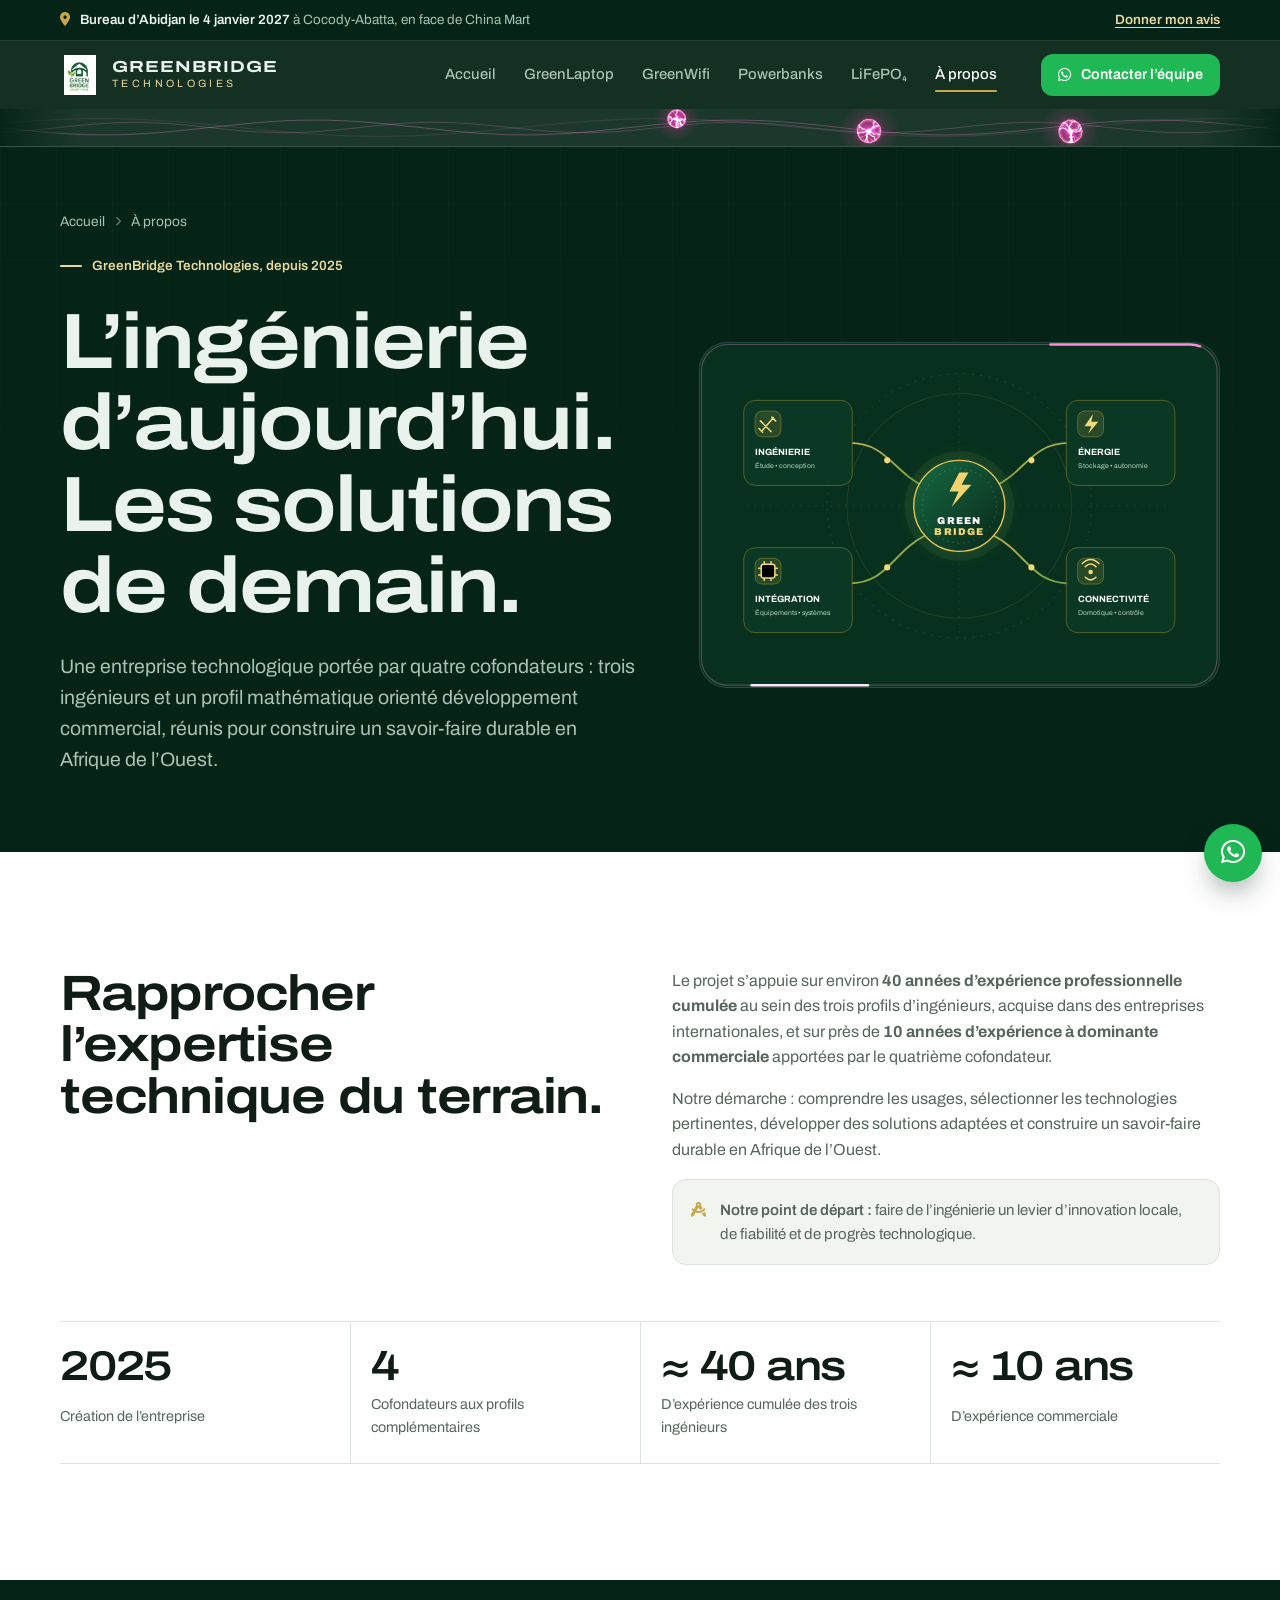
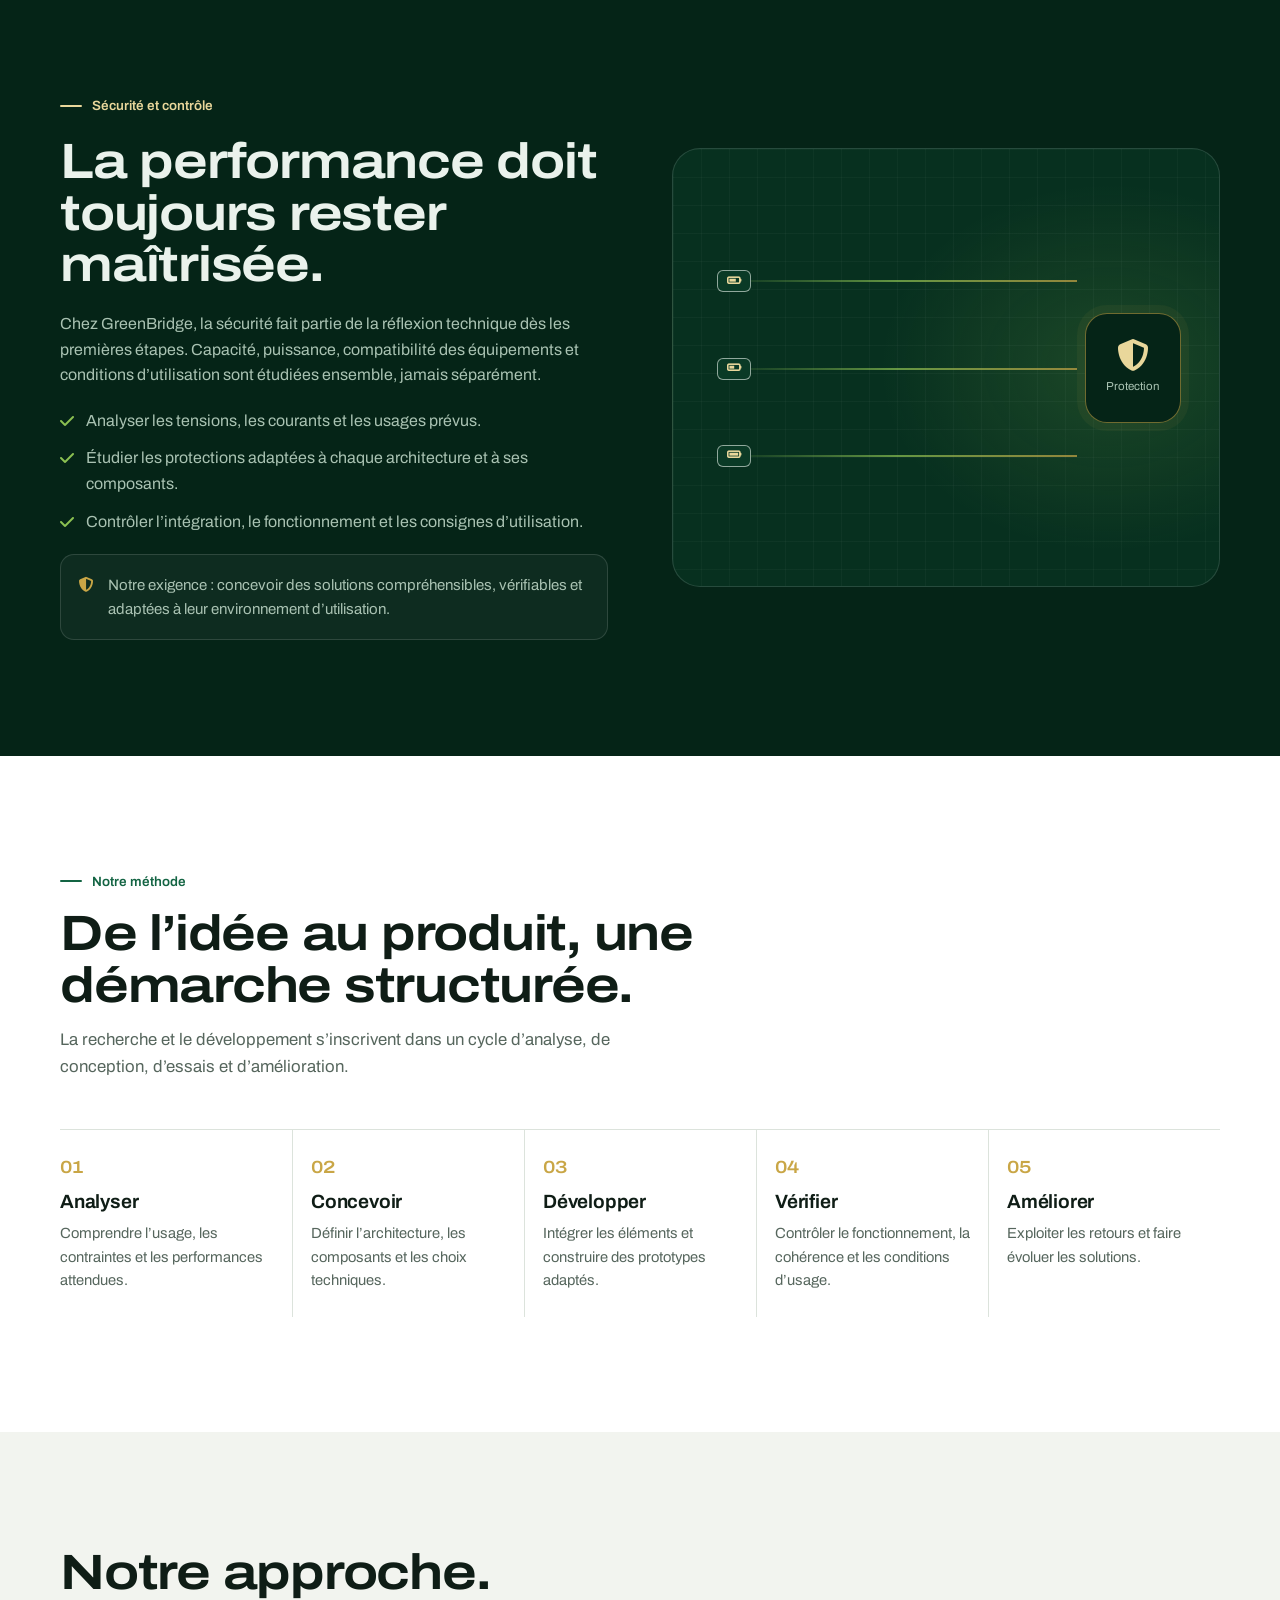
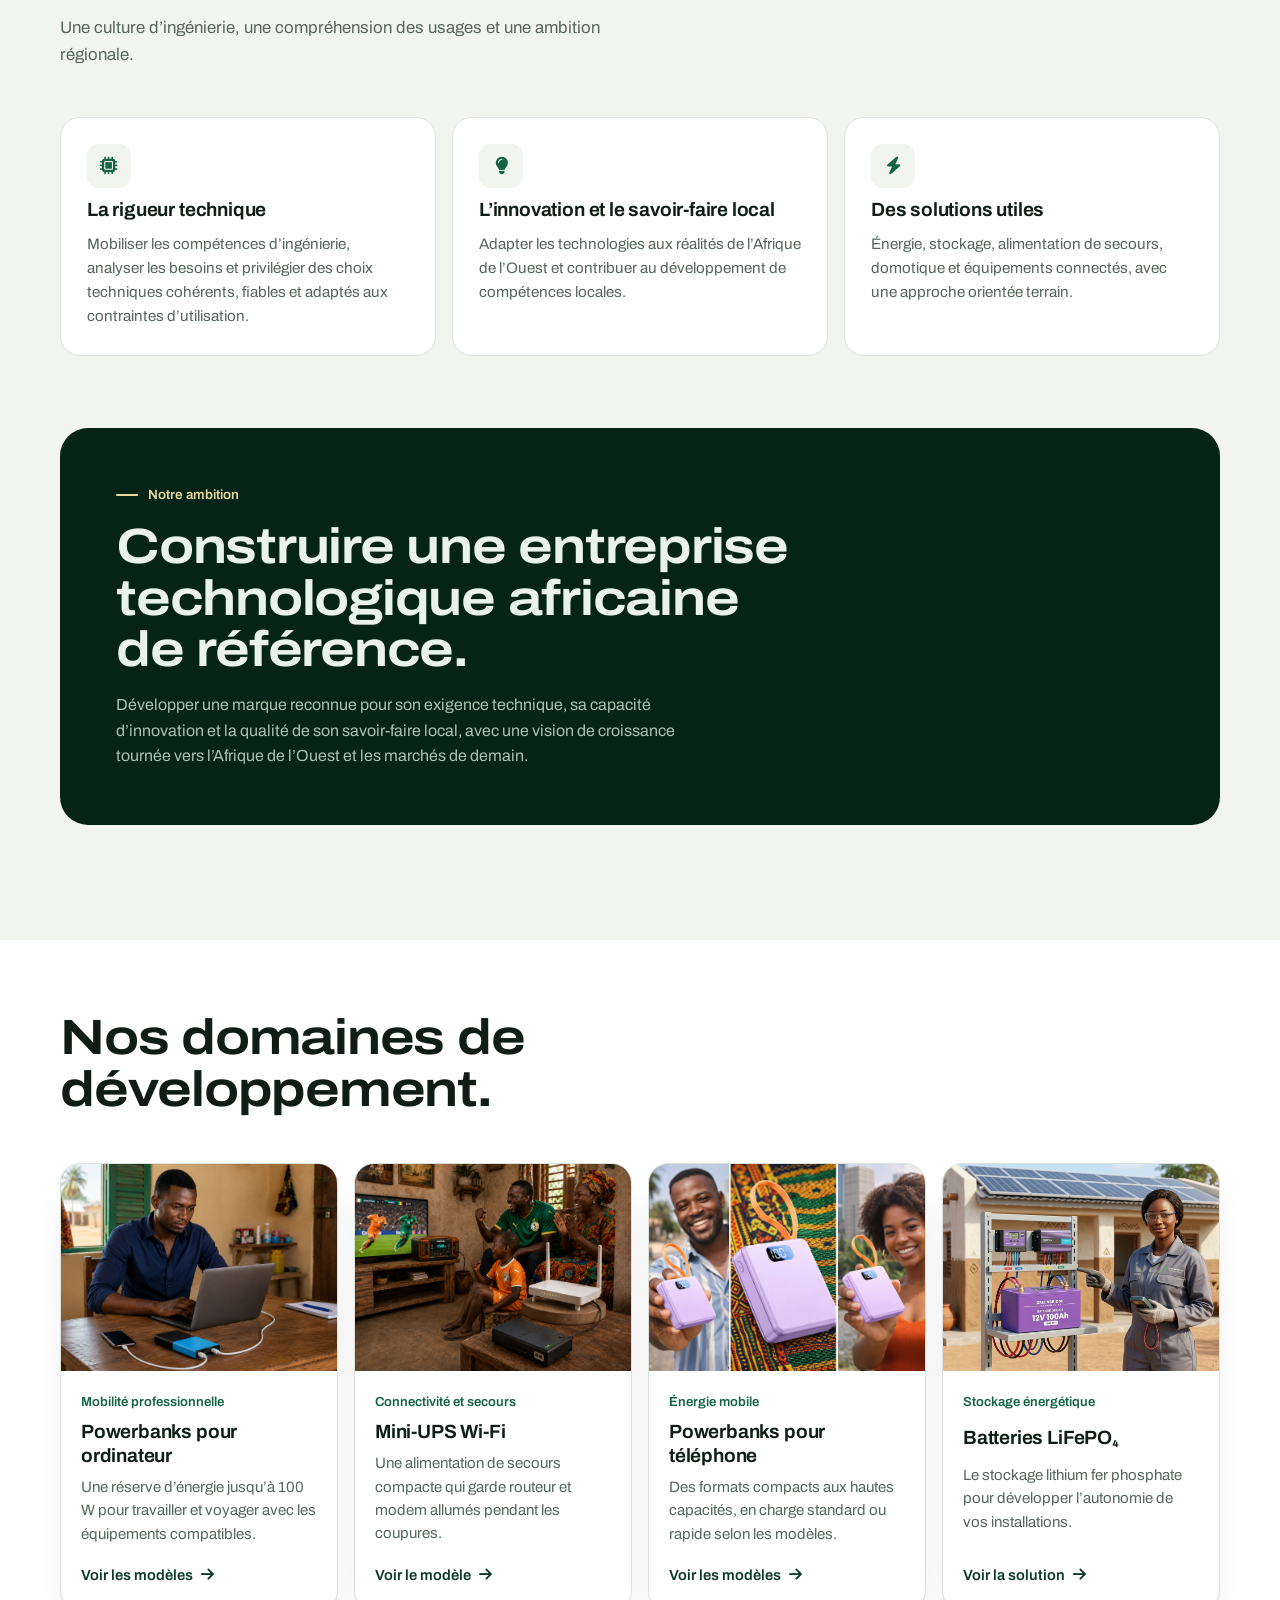
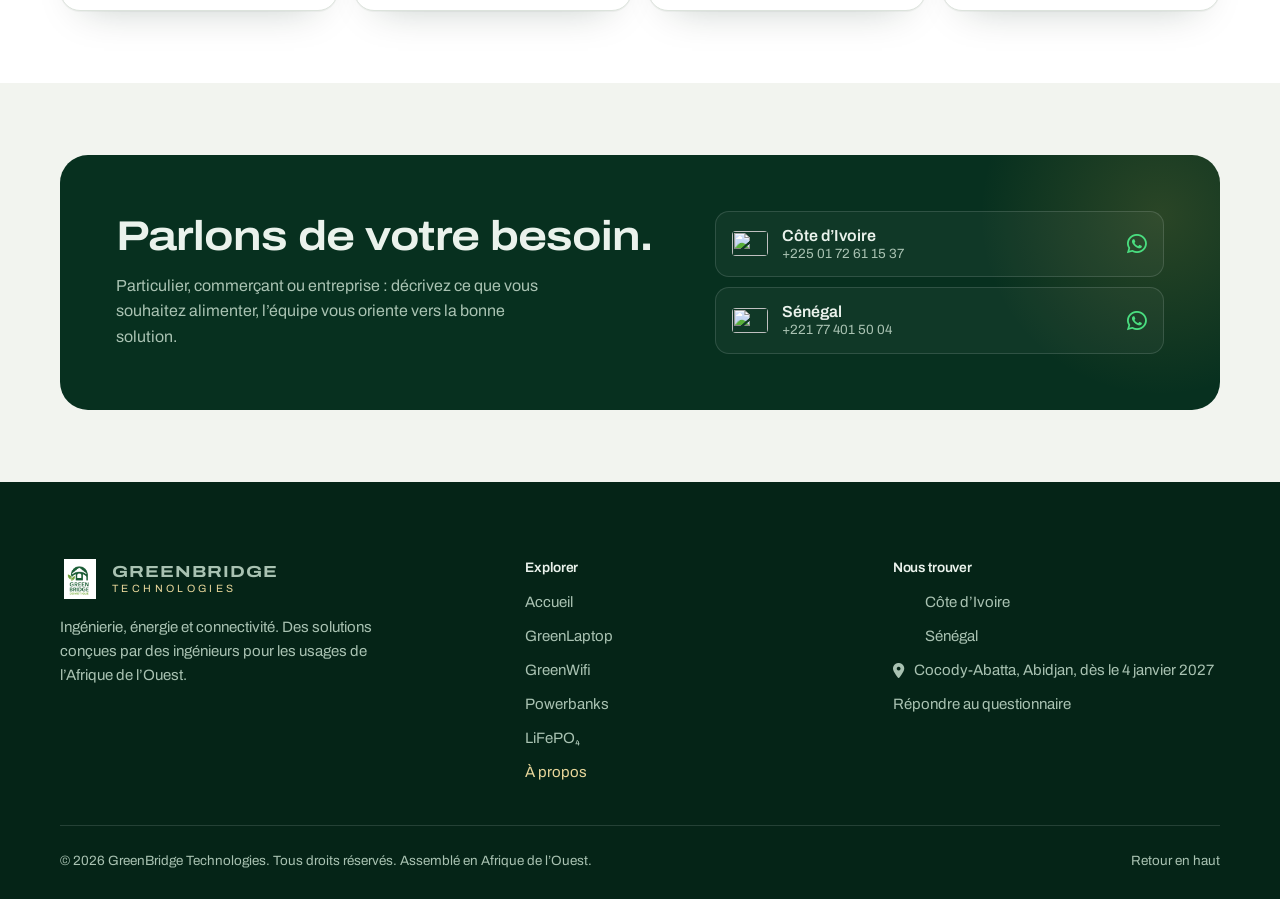
==== commit a271dbb8: "Update apropos.html" ====
--- a/apropos.html
+++ b/apropos.html
@@ -13,9 +13,11 @@
 <link rel="apple-touch-icon" href="green%20bridge%20domo.png">
 <link rel="preconnect" href="https://fonts.googleapis.com">
 <link rel="preconnect" href="https://fonts.gstatic.com" crossorigin>
-<link rel="stylesheet" href="https://fonts.googleapis.com/css2?family=Archivo:wdth,wght@62..125,300..800&display=swap">
-<link rel="stylesheet" href="https://cdnjs.cloudflare.com/ajax/libs/font-awesome/6.4.2/css/all.min.css">
+<link rel="preconnect" href="https://cdnjs.cloudflare.com" crossorigin>
 <link rel="stylesheet" href="greenbridge.css">
+<link rel="stylesheet" href="https://fonts.googleapis.com/css2?family=Archivo:wdth,wght@100..125,400..700&display=swap">
+<link rel="stylesheet" href="https://cdnjs.cloudflare.com/ajax/libs/font-awesome/6.4.2/css/all.min.css" media="print" onload="this.media='all'">
+<noscript><link rel="stylesheet" href="https://cdnjs.cloudflare.com/ajax/libs/font-awesome/6.4.2/css/all.min.css"></noscript>
 <script async src="https://www.googletagmanager.com/gtag/js?id=G-6M3D6J9B24"></script>
 <script>
   window.dataLayer = window.dataLayer || [];
@@ -300,6 +302,6 @@
   </div>
 </div>
 
-<script src="greenbridge.js"></script>
+<script src="greenbridge.js" defer></script>
 </body>
 </html>
--- a/greenbridge.css
+++ b/greenbridge.css
@@ -668,20 +668,6 @@
 
 .p-grid--2{grid-template-columns:repeat(2,minmax(0,1fr));max-width:920px}
 
-/* ---------- Énergie : fils, électrons et arcs ---------- */
-.energy-band{
-  position:relative;height:44px;overflow:hidden;background:var(--forest-950);
-  border-bottom:1px solid var(--line-dark);
-}
-.energy-band svg{position:absolute;inset:0;display:block}
-.energy-band::before,.energy-band::after{ /* fondu sur les bords */
-  content:"";position:absolute;top:0;bottom:0;width:60px;z-index:1;pointer-events:none;
-}
-.energy-band::before{left:0;background:linear-gradient(90deg,var(--forest-950),transparent)}
-.energy-band::after{right:0;background:linear-gradient(-90deg,var(--forest-950),transparent)}
-.eb-arc{opacity:0}
-.eb-arc.is-on{animation:gb-zap .42s steps(4,end) 1}
-@keyframes gb-zap{0%{opacity:0}20%{opacity:1}45%{opacity:.25}65%{opacity:.95}100%{opacity:0}}
 .energy-frame{position:absolute;inset:0;width:100%;height:100%;z-index:3;pointer-events:none;overflow:visible}
 
 /* Schéma de l’accueil */
@@ -689,4 +675,21 @@
 .about-home__copy{display:grid;gap:18px}
 .about-home__copy > p{color:var(--muted)}
 @media (max-width:920px){.about-home{grid-template-columns:1fr}}
-@media (max-width:640px){.energy-band{height:36px}}
+
+
+/* ---------- Bande d’énergie collée sous le menu ---------- */
+:root{--band-h:38px}
+html{scroll-padding-top:calc(var(--header-h) + var(--band-h) + 16px)}
+.energy-band{
+  position:sticky;top:var(--header-h);z-index:999;height:var(--band-h);overflow:hidden;pointer-events:none;
+  background:rgba(5,36,23,.9);-webkit-backdrop-filter:blur(10px);backdrop-filter:blur(10px);
+  border-bottom:1px solid var(--line-dark);contain:strict;
+}
+.energy-wires,.plasma-layer{position:absolute;inset:0;width:100%;height:100%;display:block}
+.plasma-layer{z-index:2}
+.energy-band::after{
+  content:"";position:absolute;inset:0;z-index:3;pointer-events:none;
+  background:linear-gradient(90deg,rgba(5,36,23,.95),transparent 6%,transparent 94%,rgba(5,36,23,.95));
+}
+body.no-scroll .energy-band{visibility:hidden}
+@media (max-width:640px){:root{--band-h:34px}}
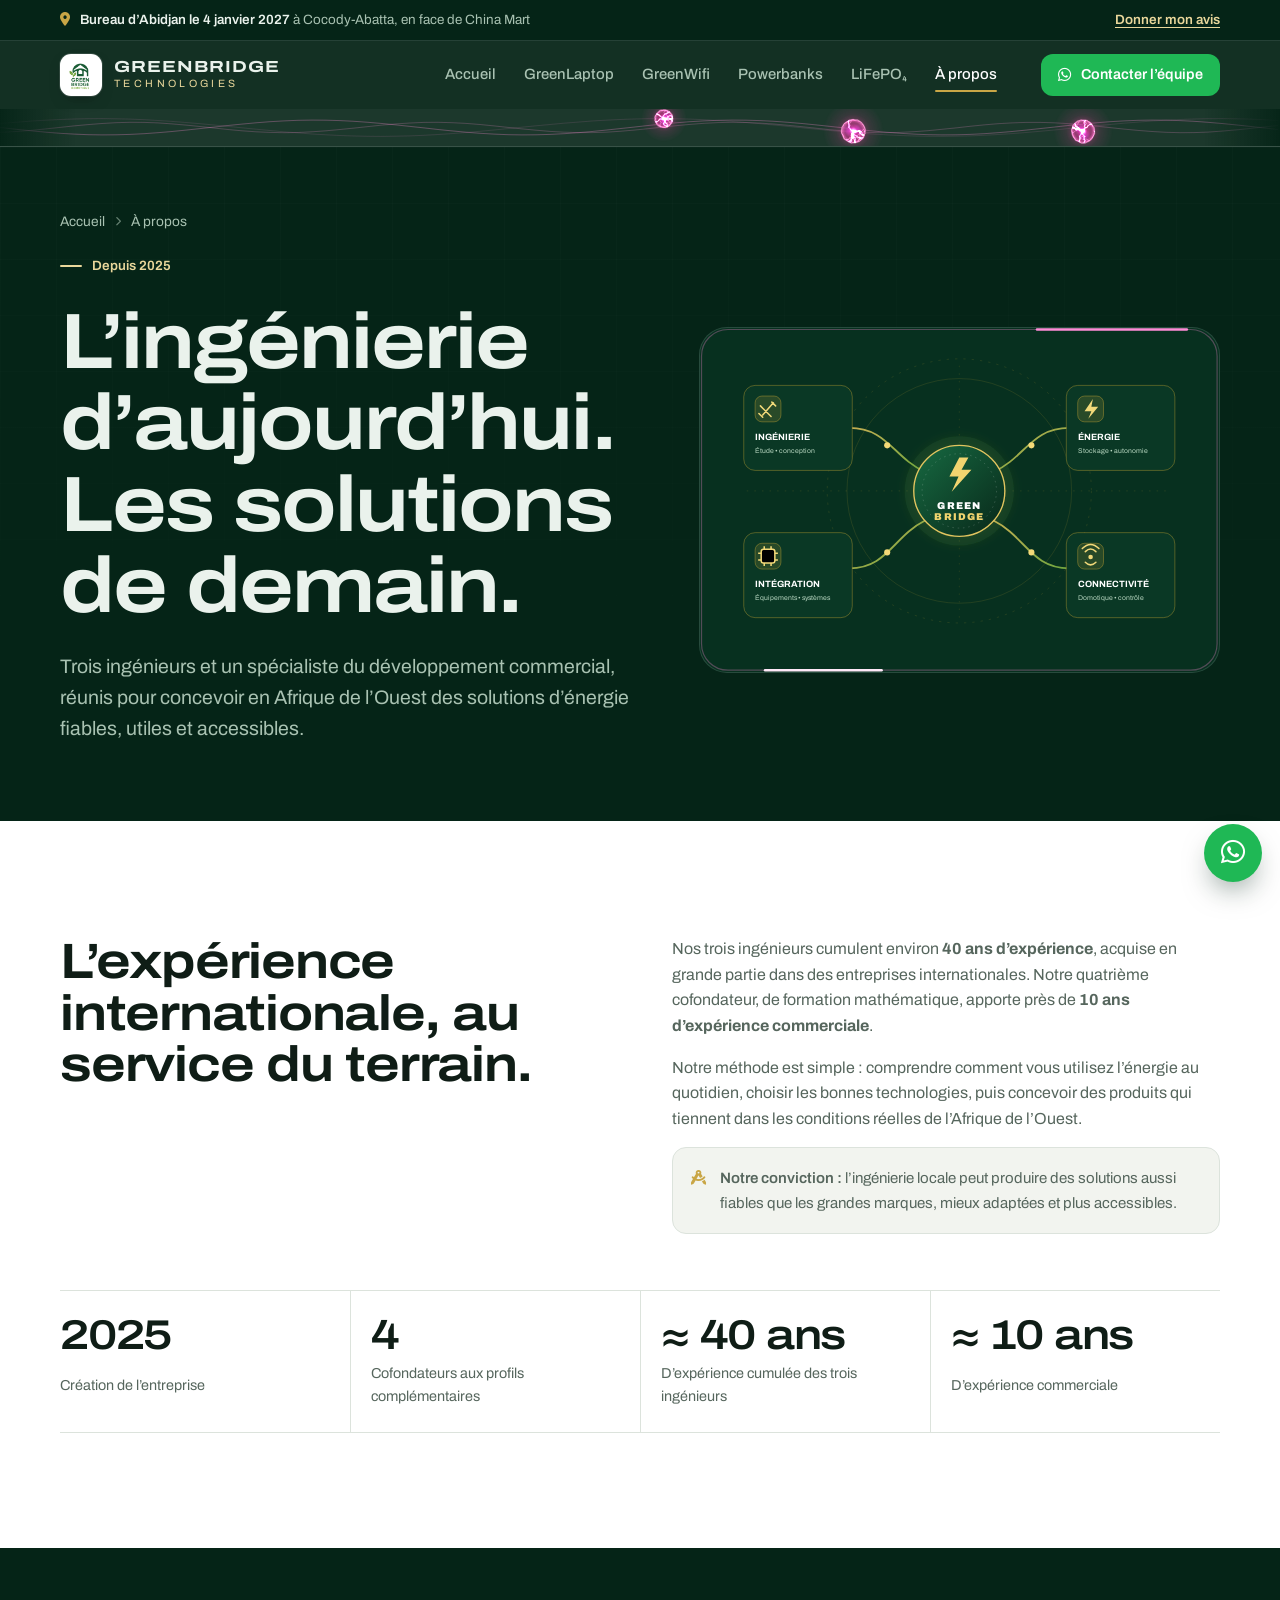
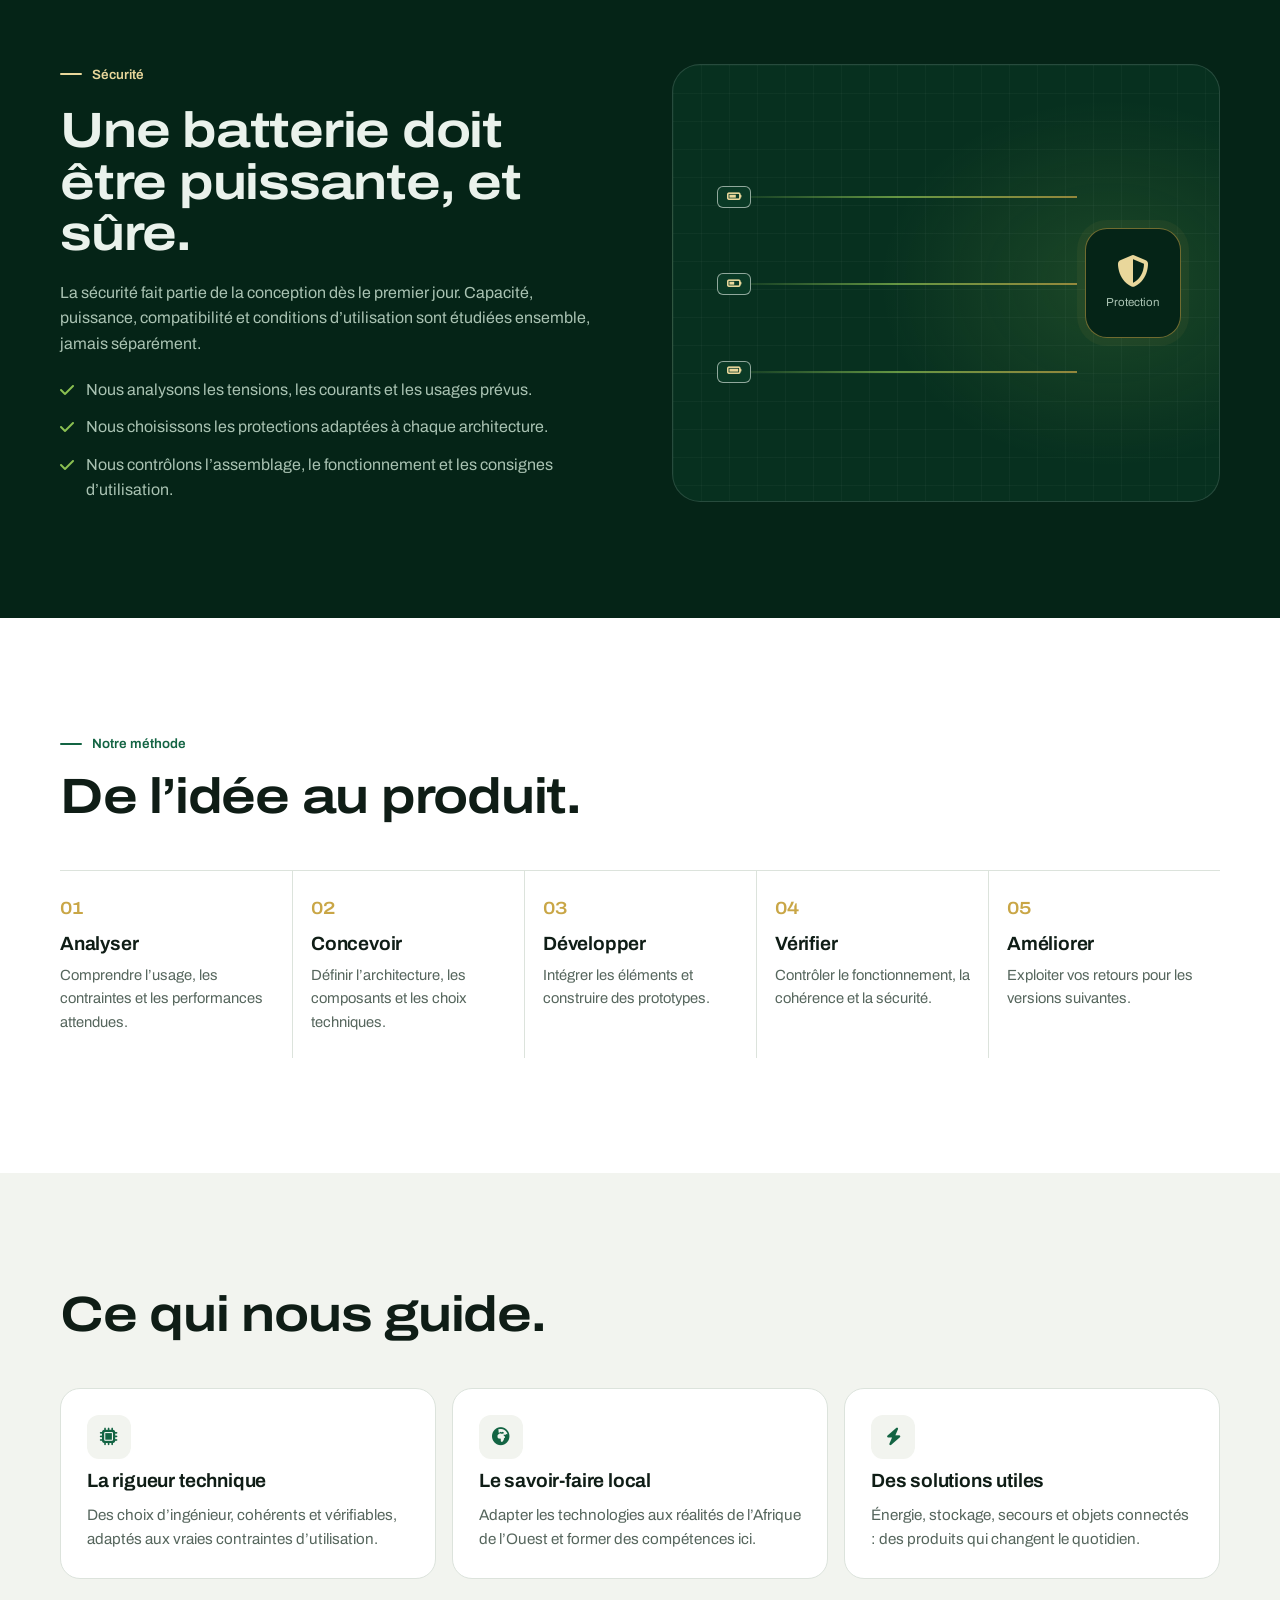
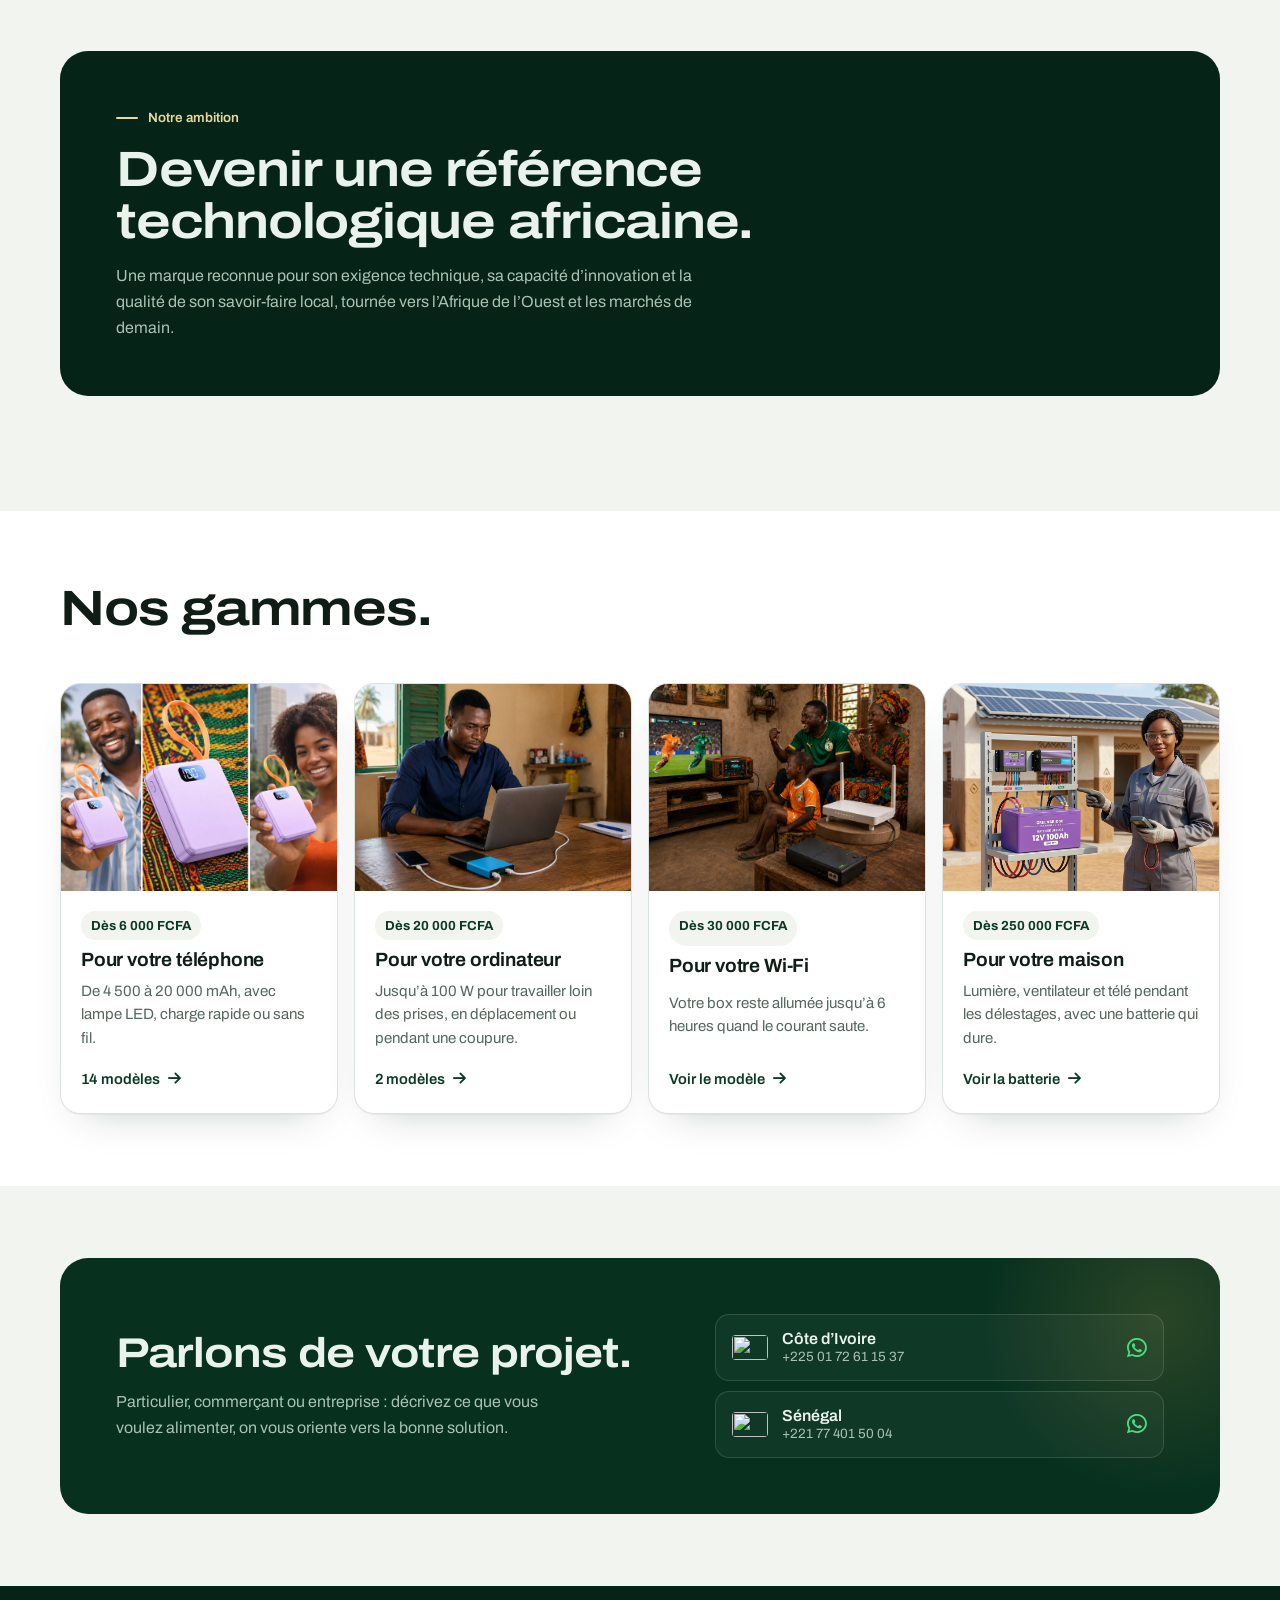
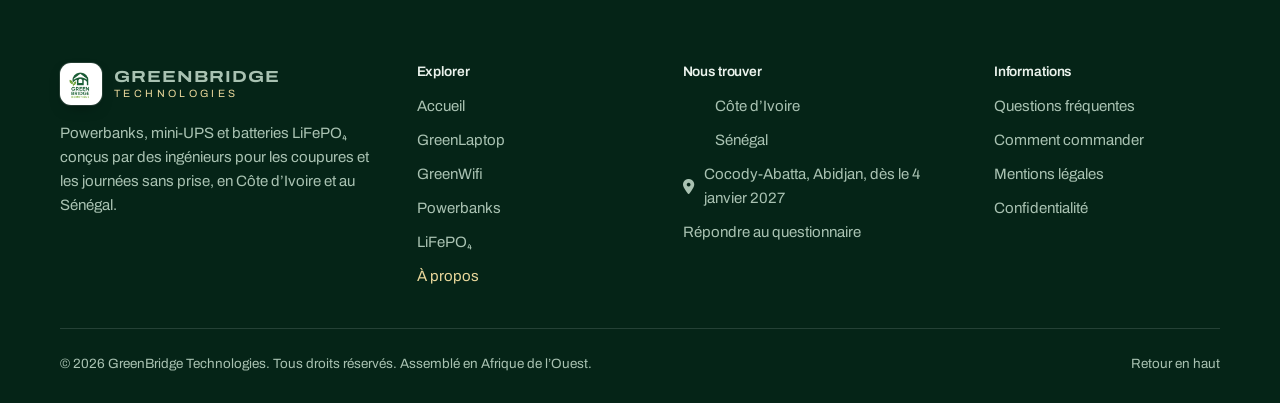
==== commit 53fe7769: "Update apropos.html" ====
--- a/apropos.html
+++ b/apropos.html
@@ -3,12 +3,15 @@
 <head>
 <meta charset="utf-8">
 <meta name="viewport" content="width=device-width, initial-scale=1, viewport-fit=cover">
-<title>À propos | GreenBridge Technologies</title>
-<meta name="description" content="GreenBridge Technologies : quatre cofondateurs, trois ingénieurs, une démarche de recherche et développement au service de l’Afrique de l’Ouest.">
+<title>À propos | GreenBridge Technologies, ingénierie énergétique en Afrique de l’Ouest</title>
+<meta name="description" content="GreenBridge Technologies : trois ingénieurs et un spécialiste commercial qui conçoivent des solutions d’énergie fiables pour l’Afrique de l’Ouest.">
 <meta name="theme-color" content="#052417">
-<meta property="og:title" content="À propos | GreenBridge Technologies">
-<meta property="og:description" content="GreenBridge Technologies : quatre cofondateurs, trois ingénieurs, une démarche de recherche et développement au service de l’Afrique de l’Ouest.">
+<meta property="og:title" content="À propos | GreenBridge Technologies, ingénierie énergétique en Afrique de l’Ouest">
+<meta property="og:description" content="GreenBridge Technologies : trois ingénieurs et un spécialiste commercial qui conçoivent des solutions d’énergie fiables pour l’Afrique de l’Ouest.">
 <meta property="og:type" content="website">
+<meta property="og:image" content="https://www.greenbridge-technologies.com/Chargeur_ordi_1.png">
+<meta property="og:locale" content="fr_FR">
+<link rel="canonical" href="https://www.greenbridge-technologies.com/apropos.html">
 <link rel="icon" type="image/png" href="green%20bridge%20domo.png">
 <link rel="apple-touch-icon" href="green%20bridge%20domo.png">
 <link rel="preconnect" href="https://fonts.googleapis.com">
@@ -82,9 +85,9 @@
     <nav class="crumbs" aria-label="Fil d’Ariane"><a href="index.html">Accueil</a><i class="fa-solid fa-chevron-right" aria-hidden="true"></i><span aria-current="page">À propos</span></nav>
     <div class="cat-hero__grid">
       <div class="cat-hero__copy">
-        <span class="label">GreenBridge Technologies, depuis 2025</span>
+        <span class="label">Depuis 2025</span>
         <h1 id="page-title">L’ingénierie d’aujourd’hui. Les solutions de demain.</h1>
-        <p class="lead">Une entreprise technologique portée par quatre cofondateurs : trois ingénieurs et un profil mathématique orienté développement commercial, réunis pour construire un savoir-faire durable en Afrique de l’Ouest.</p>
+        <p class="lead">Trois ingénieurs et un spécialiste du développement commercial, réunis pour concevoir en Afrique de l’Ouest des solutions d’énergie fiables, utiles et accessibles.</p>
       </div>
       <div class="about-art" data-energy-frame style="position:relative"><svg aria-labelledby="gb-art-title gb-art-desc" role="img" viewBox="0 0 620 390" xmlns="http://www.w3.org/2000/svg">
 <title id="gb-art-title">L'écosystème technologique GreenBridge</title>
@@ -151,11 +154,11 @@
 <section class="section section--white" aria-labelledby="story-title">
   <div class="wrap">
     <div class="about-teaser">
-      <div class="section-head" style="margin:0"><h2 id="story-title">Rapprocher l’expertise technique du terrain.</h2></div>
+      <div class="section-head" style="margin:0"><h2 id="story-title">L’expérience internationale, au service du terrain.</h2></div>
       <div style="display:grid;gap:16px">
-        <p>Le projet s’appuie sur environ <strong>40 années d’expérience professionnelle cumulée</strong> au sein des trois profils d’ingénieurs, acquise dans des entreprises internationales, et sur près de <strong>10 années d’expérience à dominante commerciale</strong> apportées par le quatrième cofondateur.</p>
-        <p>Notre démarche : comprendre les usages, sélectionner les technologies pertinentes, développer des solutions adaptées et construire un savoir-faire durable en Afrique de l’Ouest.</p>
-        <div class="rd__note"><i class="fa-solid fa-compass-drafting" aria-hidden="true"></i><span><strong>Notre point de départ :</strong> faire de l’ingénierie un levier d’innovation locale, de fiabilité et de progrès technologique.</span></div>
+        <p>Nos trois ingénieurs cumulent environ <strong>40 ans d’expérience</strong>, acquise en grande partie dans des entreprises internationales. Notre quatrième cofondateur, de formation mathématique, apporte près de <strong>10 ans d’expérience commerciale</strong>.</p>
+        <p>Notre méthode est simple : comprendre comment vous utilisez l’énergie au quotidien, choisir les bonnes technologies, puis concevoir des produits qui tiennent dans les conditions réelles de l’Afrique de l’Ouest.</p>
+        <div class="rd__note"><i class="fa-solid fa-compass-drafting" aria-hidden="true"></i><span><strong>Notre conviction :</strong> l’ingénierie locale peut produire des solutions aussi fiables que les grandes marques, mieux adaptées et plus accessibles.</span></div>
       </div>
     </div>
     <div class="facts">
@@ -171,15 +174,14 @@
   <div class="wrap">
     <div class="safety">
       <div class="safety__copy">
-        <span class="label">Sécurité et contrôle</span>
-        <h2 id="safety-title">La performance doit toujours rester maîtrisée.</h2>
-        <p>Chez GreenBridge, la sécurité fait partie de la réflexion technique dès les premières étapes. Capacité, puissance, compatibilité des équipements et conditions d’utilisation sont étudiées ensemble, jamais séparément.</p>
+        <span class="label">Sécurité</span>
+        <h2 id="safety-title">Une batterie doit être puissante, et sûre.</h2>
+        <p>La sécurité fait partie de la conception dès le premier jour. Capacité, puissance, compatibilité et conditions d’utilisation sont étudiées ensemble, jamais séparément.</p>
         <ul>
-          <li><i class="fa-solid fa-check" aria-hidden="true"></i><span>Analyser les tensions, les courants et les usages prévus.</span></li>
-          <li><i class="fa-solid fa-check" aria-hidden="true"></i><span>Étudier les protections adaptées à chaque architecture et à ses composants.</span></li>
-          <li><i class="fa-solid fa-check" aria-hidden="true"></i><span>Contrôler l’intégration, le fonctionnement et les consignes d’utilisation.</span></li>
+          <li><i class="fa-solid fa-check" aria-hidden="true"></i><span>Nous analysons les tensions, les courants et les usages prévus.</span></li>
+          <li><i class="fa-solid fa-check" aria-hidden="true"></i><span>Nous choisissons les protections adaptées à chaque architecture.</span></li>
+          <li><i class="fa-solid fa-check" aria-hidden="true"></i><span>Nous contrôlons l’assemblage, le fonctionnement et les consignes d’utilisation.</span></li>
         </ul>
-        <div class="rd__note"><i class="fa-solid fa-shield-halved" aria-hidden="true"></i><span>Notre exigence : concevoir des solutions compréhensibles, vérifiables et adaptées à leur environnement d’utilisation.</span></div>
       </div>
       <div class="current" role="img" aria-label="Schéma : des cellules de batterie circulent vers un module de protection">
         <div class="current__grid"></div>
@@ -194,49 +196,49 @@
 
 <section class="section section--white" aria-labelledby="method-title">
   <div class="wrap">
-    <div class="section-head"><span class="label">Notre méthode</span><h2 id="method-title">De l’idée au produit, une démarche structurée.</h2><p>La recherche et le développement s’inscrivent dans un cycle d’analyse, de conception, d’essais et d’amélioration.</p></div>
+    <div class="section-head"><span class="label">Notre méthode</span><h2 id="method-title">De l’idée au produit.</h2></div>
     <ol class="method">
       <li><h3>Analyser</h3><p>Comprendre l’usage, les contraintes et les performances attendues.</p></li>
       <li><h3>Concevoir</h3><p>Définir l’architecture, les composants et les choix techniques.</p></li>
-      <li><h3>Développer</h3><p>Intégrer les éléments et construire des prototypes adaptés.</p></li>
-      <li><h3>Vérifier</h3><p>Contrôler le fonctionnement, la cohérence et les conditions d’usage.</p></li>
-      <li><h3>Améliorer</h3><p>Exploiter les retours et faire évoluer les solutions.</p></li>
+      <li><h3>Développer</h3><p>Intégrer les éléments et construire des prototypes.</p></li>
+      <li><h3>Vérifier</h3><p>Contrôler le fonctionnement, la cohérence et la sécurité.</p></li>
+      <li><h3>Améliorer</h3><p>Exploiter vos retours pour les versions suivantes.</p></li>
     </ol>
   </div>
 </section>
 
 <section class="section" aria-labelledby="approach-title">
   <div class="wrap">
-    <div class="section-head"><h2 id="approach-title">Notre approche.</h2><p>Une culture d’ingénierie, une compréhension des usages et une ambition régionale.</p></div>
+    <div class="section-head"><h2 id="approach-title">Ce qui nous guide.</h2></div>
     <div class="pillars">
-      <article class="pillar"><i class="fa-solid fa-microchip" aria-hidden="true"></i><h3>La rigueur technique</h3><p>Mobiliser les compétences d’ingénierie, analyser les besoins et privilégier des choix techniques cohérents, fiables et adaptés aux contraintes d’utilisation.</p></article>
-      <article class="pillar"><i class="fa-solid fa-lightbulb" aria-hidden="true"></i><h3>L’innovation et le savoir-faire local</h3><p>Adapter les technologies aux réalités de l’Afrique de l’Ouest et contribuer au développement de compétences locales.</p></article>
-      <article class="pillar"><i class="fa-solid fa-bolt" aria-hidden="true"></i><h3>Des solutions utiles</h3><p>Énergie, stockage, alimentation de secours, domotique et équipements connectés, avec une approche orientée terrain.</p></article>
+      <article class="pillar"><i class="fa-solid fa-microchip" aria-hidden="true"></i><h3>La rigueur technique</h3><p>Des choix d’ingénieur, cohérents et vérifiables, adaptés aux vraies contraintes d’utilisation.</p></article>
+      <article class="pillar"><i class="fa-solid fa-earth-africa" aria-hidden="true"></i><h3>Le savoir-faire local</h3><p>Adapter les technologies aux réalités de l’Afrique de l’Ouest et former des compétences ici.</p></article>
+      <article class="pillar"><i class="fa-solid fa-bolt" aria-hidden="true"></i><h3>Des solutions utiles</h3><p>Énergie, stockage, secours et objets connectés : des produits qui changent le quotidien.</p></article>
     </div>
     <div style="height:clamp(40px,6vw,72px)"></div>
     <div class="vision on-dark">
       <span class="label">Notre ambition</span>
-      <h2>Construire une entreprise technologique africaine de référence.</h2>
-      <p>Développer une marque reconnue pour son exigence technique, sa capacité d’innovation et la qualité de son savoir-faire local, avec une vision de croissance tournée vers l’Afrique de l’Ouest et les marchés de demain.</p>
+      <h2>Devenir une référence technologique africaine.</h2>
+      <p>Une marque reconnue pour son exigence technique, sa capacité d’innovation et la qualité de son savoir-faire local, tournée vers l’Afrique de l’Ouest et les marchés de demain.</p>
     </div>
   </div>
 </section>
 
 <section class="section section--white section--tight" aria-labelledby="domains-title">
   <div class="wrap">
-    <div class="section-head"><h2 id="domains-title">Nos domaines de développement.</h2></div>
-    <div class="universe-grid"><a class="u-card" href="greenlaptop.html">
+    <div class="section-head"><h2 id="domains-title">Nos gammes.</h2></div>
+    <div class="universe-grid"><a class="u-card" href="powerbanks.html">
+      <div class="u-card__media"><img src="Pwkb_Mini_3.png" alt="Gamme Powerbanks" loading="lazy" decoding="async" data-fallback=""></div>
+      <div class="u-card__body"><small class="u-card__price">Dès 6 000 FCFA</small><h3>Pour votre téléphone</h3><p>De 4 500 à 20 000 mAh, avec lampe LED, charge rapide ou sans fil.</p><span class="u-card__go">14 modèles <i class="fa-solid fa-arrow-right" aria-hidden="true"></i></span></div>
+    </a><a class="u-card" href="greenlaptop.html">
       <div class="u-card__media"><img src="Chargeur_ordi_1.png" alt="Gamme GreenLaptop" loading="lazy" decoding="async" data-fallback=""></div>
-      <div class="u-card__body"><small>Mobilité professionnelle</small><h3>Powerbanks pour ordinateur</h3><p>Une réserve d’énergie jusqu’à 100 W pour travailler et voyager avec les équipements compatibles.</p><span class="u-card__go">Voir les modèles <i class="fa-solid fa-arrow-right" aria-hidden="true"></i></span></div>
+      <div class="u-card__body"><small class="u-card__price">Dès 20 000 FCFA</small><h3>Pour votre ordinateur</h3><p>Jusqu’à 100 W pour travailler loin des prises, en déplacement ou pendant une coupure.</p><span class="u-card__go">2 modèles <i class="fa-solid fa-arrow-right" aria-hidden="true"></i></span></div>
     </a><a class="u-card" href="greenwifi.html">
       <div class="u-card__media"><img src="wifi_2.png" alt="Gamme GreenWifi" loading="lazy" decoding="async" data-fallback=""></div>
-      <div class="u-card__body"><small>Connectivité et secours</small><h3>Mini-UPS Wi-Fi</h3><p>Une alimentation de secours compacte qui garde routeur et modem allumés pendant les coupures.</p><span class="u-card__go">Voir le modèle <i class="fa-solid fa-arrow-right" aria-hidden="true"></i></span></div>
-    </a><a class="u-card" href="powerbanks.html">
-      <div class="u-card__media"><img src="Pwkb_Mini_3.png" alt="Gamme Powerbanks" loading="lazy" decoding="async" data-fallback=""></div>
-      <div class="u-card__body"><small>Énergie mobile</small><h3>Powerbanks pour téléphone</h3><p>Des formats compacts aux hautes capacités, en charge standard ou rapide selon les modèles.</p><span class="u-card__go">Voir les modèles <i class="fa-solid fa-arrow-right" aria-hidden="true"></i></span></div>
+      <div class="u-card__body"><small class="u-card__price">Dès 30 000 FCFA</small><h3>Pour votre Wi-Fi</h3><p>Votre box reste allumée jusqu’à 6 heures quand le courant saute.</p><span class="u-card__go">Voir le modèle <i class="fa-solid fa-arrow-right" aria-hidden="true"></i></span></div>
     </a><a class="u-card" href="lifepo4.html">
       <div class="u-card__media"><img src="pack_batterie_1200wh.png" alt="Gamme LiFePO₄" loading="lazy" decoding="async" data-fallback=""></div>
-      <div class="u-card__body"><small>Stockage énergétique</small><h3>Batteries LiFePO₄</h3><p>Le stockage lithium fer phosphate pour développer l’autonomie de vos installations.</p><span class="u-card__go">Voir la solution <i class="fa-solid fa-arrow-right" aria-hidden="true"></i></span></div>
+      <div class="u-card__body"><small class="u-card__price">Dès 250 000 FCFA</small><h3>Pour votre maison</h3><p>Lumière, ventilateur et télé pendant les délestages, avec une batterie qui dure.</p><span class="u-card__go">Voir la batterie <i class="fa-solid fa-arrow-right" aria-hidden="true"></i></span></div>
     </a></div>
   </div>
 </section>
@@ -245,8 +247,8 @@
   <div class="wrap">
     <div class="contact on-dark">
       <div>
-        <h2 id="contact-title">Parlons de votre besoin.</h2>
-        <p>Particulier, commerçant ou entreprise : décrivez ce que vous souhaitez alimenter, l’équipe vous oriente vers la bonne solution.</p>
+        <h2 id="contact-title">Parlons de votre projet.</h2>
+        <p>Particulier, commerçant ou entreprise : décrivez ce que vous voulez alimenter, on vous oriente vers la bonne solution.</p>
       </div>
       <div class="contact__countries">
         <button class="country-btn" type="button" onclick="sendWhatsApp('coteivoire')"><img src="https://flagcdn.com/w80/ci.png" alt="" width="36" height="25"><span><strong>Côte d’Ivoire</strong><small>+225 01 72 61 15 37</small></span><i class="fa-brands fa-whatsapp" aria-hidden="true"></i></button>
@@ -263,7 +265,7 @@
     <div class="footer-top">
       <div>
         <a class="brand" href="index.html"><img src="green%20bridge%20domo.png" alt="" width="40" height="40" loading="lazy"><span><strong>GREENBRIDGE</strong><small>TECHNOLOGIES</small></span></a>
-        <p>Ingénierie, énergie et connectivité. Des solutions conçues par des ingénieurs pour les usages de l’Afrique de l’Ouest.</p>
+        <p>Powerbanks, mini-UPS et batteries LiFePO₄ conçus par des ingénieurs pour les coupures et les journées sans prise, en Côte d’Ivoire et au Sénégal.</p>
       </div>
       <div class="footer-col">
         <h3>Explorer</h3>
@@ -285,6 +287,15 @@
           <li><a href="https://enquete-powerbank-ci-sn.netlify.app/" target="_blank" rel="noopener">Répondre au questionnaire</a></li>
         </ul>
       </div>
+      <div class="footer-col">
+        <h3>Informations</h3>
+        <ul>
+          <li><a href="index.html#faq">Questions fréquentes</a></li>
+          <li><a href="index.html#commander">Comment commander</a></li>
+          <li><a href="mentions-legales.html">Mentions légales</a></li>
+          <li><a href="mentions-legales.html#confidentialite">Confidentialité</a></li>
+        </ul>
+      </div>
     </div>
     <div class="footer-bottom">
       <span>© <span id="year">2026</span> GreenBridge Technologies. Tous droits réservés. Assemblé en Afrique de l’Ouest.</span>
--- a/greenbridge.css
+++ b/greenbridge.css
@@ -693,3 +693,220 @@
 }
 body.no-scroll .energy-band{visibility:hidden}
 @media (max-width:640px){:root{--band-h:34px}}
+
+/* =====================================================================
+   V3 : prix, outils de catalogue, guide, fiches, FAQ, impression
+   ===================================================================== */
+
+/* Logo : pastille blanche assumée, façon icône d’application */
+.brand img{width:42px;height:42px;object-fit:contain;background:#fff;border-radius:11px;padding:3px;box-shadow:0 0 0 1px rgba(255,255,255,.12),0 6px 16px -8px rgba(0,0,0,.6)}
+@media (max-width:640px){.brand img{width:36px;height:36px;border-radius:10px}}
+
+/* Cartes produit */
+.p-card__name a{text-decoration:none}
+.p-card__name a:hover{text-decoration:underline;text-underline-offset:3px}
+.p-card__spec{font-weight:500;color:var(--muted);font-size:.9rem}
+.p-card__use{display:flex;gap:6px;align-items:baseline;font-size:.86rem;color:var(--forest-600);font-weight:600}
+.p-card__use::before{content:"⚡";font-size:.8em}
+.p-card__chips{list-style:none;margin:4px 0 0;padding:0;display:flex;flex-wrap:wrap;gap:4px}
+.p-card__chips li{font-size:.72rem;font-weight:600;padding:3px 8px;border-radius:999px;background:var(--paper);color:var(--forest-800);border:1px solid var(--line)}
+.p-card__price{margin-top:8px;font-stretch:108%;font-weight:700;font-size:1.12rem;color:var(--ink);letter-spacing:-.01em}
+.p-card__price small{display:block;font-stretch:100%;font-size:.72rem;font-weight:500;color:var(--muted);letter-spacing:0}
+.p-card__more{display:flex;align-items:center;justify-content:center;gap:6px;min-height:36px;font-size:.86rem;font-weight:600;color:var(--forest-800);text-decoration:none;border-radius:10px}
+.p-card__more:hover{background:var(--paper)}
+.p-card__more i{font-size:.75em}
+.p-card__note{display:none}
+
+/* Barre d’outils du catalogue */
+.tools{display:flex;align-items:center;justify-content:space-between;gap:12px 20px;flex-wrap:wrap;margin-bottom:22px}
+.tools .filters{margin:0;padding:2px 0;flex:1 1 auto}
+.tools__right{display:flex;align-items:center;gap:14px;flex:0 0 auto}
+.sort{display:flex;align-items:center;gap:8px;font-size:.88rem;color:var(--muted)}
+.sort select{
+  appearance:none;-webkit-appearance:none;min-height:42px;padding:0 36px 0 14px;border-radius:999px;border:1px solid var(--line);background:#fff;font:inherit;font-size:.9rem;color:var(--ink);cursor:pointer;
+  background-image:url("data:image/svg+xml,%3Csvg xmlns='http://www.w3.org/2000/svg' width='12' height='8'%3E%3Cpath d='M1 1l5 5 5-5' stroke='%2356665D' stroke-width='1.6' fill='none'/%3E%3C/svg%3E");background-repeat:no-repeat;background-position:right 14px center;
+}
+.footnote{margin-top:18px;font-size:.82rem;color:var(--muted)}
+@media (max-width:640px){
+  .tools{flex-direction:column;align-items:stretch}
+  .tools .filters{margin-inline:calc(var(--gutter) * -1);padding-inline:var(--gutter)}
+  .tools__right{justify-content:space-between}
+  .p-card__price{font-size:1rem}
+  .p-card__use{font-size:.78rem}
+  .p-card__spec{font-size:.8rem}
+}
+
+/* Aperçu rapide */
+.m-price{display:flex;justify-content:space-between;align-items:center;flex-wrap:wrap;gap:10px;padding:14px 16px;border-radius:14px;background:var(--paper);margin-bottom:16px}
+.m-price small{font-size:.8rem;color:var(--muted)}
+.m-price b{font-stretch:110%;font-size:1.35rem}
+.m-use{display:flex;gap:8px;align-items:center;font-weight:600;color:var(--forest-600);font-size:.92rem}
+.m-use i{color:var(--brass)}
+
+/* Guide de choix */
+.guide{border-radius:var(--r-panel);background:var(--forest-950);color:var(--on-dark);padding:clamp(24px,4vw,48px);display:grid;gap:22px}
+.guide h2{font-size:clamp(1.6rem,3.2vw,2.4rem)}
+.guide__step{display:grid;gap:14px}
+.guide__step[hidden]{display:none}
+.guide__q{font-size:1.1rem;font-weight:600}
+.guide__opts{display:grid;grid-template-columns:repeat(4,minmax(0,1fr));gap:10px}
+.guide__opt{
+  display:grid;gap:8px;justify-items:start;text-align:left;padding:18px;border-radius:16px;cursor:pointer;
+  border:1px solid var(--line-dark);background:rgba(234,242,236,.04);color:var(--on-dark);transition:background .2s,border-color .2s,transform .2s var(--ease);
+}
+.guide__opt:hover{background:rgba(234,242,236,.09);border-color:rgba(201,166,70,.6);transform:translateY(-2px)}
+.guide__opt i{font-size:1.4rem;color:var(--brass)}
+.guide__opt b{font-size:1rem;font-weight:600}
+.guide__opt small{color:var(--on-dark-muted);font-size:.84rem;line-height:1.35}
+.guide__back,.guide__restart{justify-self:start;background:none;border:0;color:var(--brass-soft);cursor:pointer;font-weight:600;padding:6px 0;display:flex;gap:8px;align-items:center}
+.guide__result[hidden]{display:none}
+.guide__result{display:grid;gap:16px}
+.guide__note{color:var(--on-dark-muted)}
+.guide .p-card{color:var(--ink)}
+@media (max-width:920px){.guide__opts{grid-template-columns:repeat(2,minmax(0,1fr))}}
+
+/* Comment commander */
+.order-steps{list-style:none;margin:0;padding:0;counter-reset:o;display:grid;grid-template-columns:repeat(3,1fr);gap:16px}
+.order-steps li{counter-increment:o;padding:24px;border-radius:var(--r-card);background:#fff;border:1px solid var(--line);display:grid;gap:8px;align-content:start}
+.order-steps li::before{content:counter(o);width:36px;height:36px;border-radius:50%;display:grid;place-items:center;background:var(--forest-800);color:#fff;font-weight:700}
+.order-steps p{color:var(--muted);font-size:.95rem}
+@media (max-width:920px){.order-steps{grid-template-columns:1fr}}
+
+/* FAQ */
+.faq{display:grid;border-top:1px solid var(--line)}
+.faq details{border-bottom:1px solid var(--line)}
+.faq summary{list-style:none;cursor:pointer;padding:18px 40px 18px 0;font-weight:600;position:relative}
+.faq summary::-webkit-details-marker{display:none}
+.faq summary::after{content:"+";position:absolute;right:6px;top:50%;transform:translateY(-50%);font-size:1.4rem;font-weight:400;color:var(--forest-600);transition:transform .2s}
+.faq details[open] summary::after{transform:translateY(-50%) rotate(45deg)}
+.faq details p{padding:0 0 18px;color:var(--muted);max-width:70ch}
+.faq-layout{display:grid;grid-template-columns:minmax(0,.8fr) minmax(0,1.2fr);gap:clamp(28px,5vw,72px);align-items:start}
+@media (max-width:920px){.faq-layout{grid-template-columns:1fr}}
+
+/* Calculateur LiFePO₄ */
+.calc{display:grid;grid-template-columns:minmax(0,1.2fr) minmax(0,.8fr);gap:0;border-radius:var(--r-panel);overflow:hidden;border:1px solid var(--line);background:#fff}
+.calc__list{list-style:none;margin:0;padding:12px clamp(16px,3vw,28px)}
+.calc__list li{display:flex;align-items:center;gap:14px;padding:12px 0;border-bottom:1px solid var(--line)}
+.calc__list li:last-child{border-bottom:0}
+.calc__list i{width:36px;height:36px;flex:0 0 36px;display:grid;place-items:center;border-radius:10px;background:var(--paper);color:var(--forest-600)}
+.calc__list span{flex:1;display:grid;line-height:1.3}
+.calc__list small{color:var(--muted);font-size:.8rem}
+.stepper{display:flex;align-items:center;gap:4px}
+.stepper button{width:34px;height:34px;border-radius:50%;border:1px solid var(--line);background:#fff;cursor:pointer;font-size:1.1rem;line-height:1}
+.stepper button:hover{border-color:var(--forest-600)}
+.stepper output{min-width:24px;text-align:center;font-weight:700}
+.calc__result{background:var(--forest-950);color:var(--on-dark);padding:clamp(24px,4vw,40px);display:grid;align-content:center;gap:10px}
+.calc__result b{font-stretch:var(--wide);font-size:clamp(2.4rem,6vw,3.6rem);line-height:1;color:var(--brass-soft)}
+.calc__result p{color:var(--on-dark-muted);font-size:.88rem}
+@media (max-width:920px){.calc{grid-template-columns:1fr}}
+
+/* Fiche technique */
+.fiche-top{background:var(--white);border-bottom:1px solid var(--line);padding-block:clamp(20px,3vw,36px) clamp(32px,5vw,56px)}
+.crumbs--light{color:var(--muted)}
+.crumbs--light a:hover{color:var(--ink)}
+.fiche-grid{display:grid;grid-template-columns:minmax(0,1.05fr) minmax(0,.95fr);gap:clamp(24px,5vw,64px);align-items:start}
+.fiche-gallery{display:grid;gap:10px;position:sticky;top:calc(var(--header-h) + var(--band-h) + 20px)}
+.fiche-gallery__main{position:relative;aspect-ratio:1/1;border-radius:var(--r-panel);overflow:hidden;background:radial-gradient(120% 90% at 50% 20%,#fff 0%,#E9EEE7 100%)}
+.fiche-gallery__main img{width:100%;height:100%;object-fit:cover}
+.fiche-gallery__main .p-card__badge{z-index:2}
+.fiche-gallery__thumbs{display:flex;gap:8px;overflow-x:auto}
+.fiche-gallery__thumbs button{flex:0 0 72px;height:72px;padding:0;border-radius:12px;overflow:hidden;border:2px solid transparent;cursor:pointer;background:var(--paper)}
+.fiche-gallery__thumbs button.is-active{border-color:var(--forest-600)}
+.fiche-gallery__thumbs img{width:100%;height:100%;object-fit:cover}
+.fiche-info{display:grid;gap:16px}
+.fiche-info h1{font-size:clamp(2rem,4.4vw,3.2rem)}
+.fiche-pitch{font-size:1.1rem;color:var(--muted)}
+.fiche-price{font-stretch:110%;font-weight:700;font-size:clamp(1.6rem,3vw,2.1rem);letter-spacing:-.02em}
+.fiche-price small{display:block;font-stretch:100%;font-size:.82rem;font-weight:500;color:var(--muted);letter-spacing:0}
+.fiche-figs{display:grid;grid-template-columns:repeat(3,1fr);margin:0;border-top:1px solid var(--line);border-bottom:1px solid var(--line)}
+.fiche-figs div{padding:14px 12px 14px 0}
+.fiche-figs div + div{padding-left:12px;border-left:1px solid var(--line)}
+.fiche-figs dt{font-size:.78rem;color:var(--muted)}
+.fiche-figs dd{margin:2px 0 0;font-weight:600;font-size:.98rem}
+.fiche-tools{display:flex;flex-wrap:wrap;gap:6px 16px}
+.fiche-tools a,.fiche-tools button{display:inline-flex;align-items:center;gap:8px;min-height:40px;background:none;border:0;padding:0;cursor:pointer;font-size:.9rem;font-weight:500;color:var(--forest-800);text-decoration:none}
+.fiche-tools a:hover,.fiche-tools button:hover{text-decoration:underline;text-underline-offset:3px}
+.fiche-toast{font-size:.86rem;color:var(--forest-600);min-height:1.2em}
+.fiche-tabs{position:sticky;top:calc(var(--header-h) + var(--band-h));z-index:50;background:rgba(242,244,239,.94);-webkit-backdrop-filter:blur(10px);backdrop-filter:blur(10px);border-bottom:1px solid var(--line)}
+.fiche-tabs .wrap{display:flex;gap:4px;overflow-x:auto;scrollbar-width:none}
+.fiche-tabs a{flex:0 0 auto;padding:14px 12px;font-size:.9rem;font-weight:600;color:var(--muted);text-decoration:none;border-bottom:2px solid transparent}
+.fiche-tabs a:hover{color:var(--ink);border-bottom-color:var(--brass)}
+.fiche-body{padding-block:clamp(32px,5vw,64px);display:grid;gap:clamp(40px,6vw,72px)}
+.fiche-sec{display:grid;gap:18px;max-width:900px}
+.fiche-sec h2{font-size:clamp(1.5rem,3vw,2.1rem)}
+.fiche-lead{font-size:1.05rem;color:var(--muted);max-width:68ch}
+.fiche-muted{color:var(--muted);font-size:.9rem}
+.fiche-h3{margin-top:12px}
+.spec-table{width:100%;border-collapse:collapse;background:#fff;border-radius:var(--r-card);overflow:hidden;border:1px solid var(--line)}
+.spec-table th,.spec-table td{text-align:left;padding:14px 18px;border-bottom:1px solid var(--line);vertical-align:top;font-size:.95rem}
+.spec-table tr:last-child th,.spec-table tr:last-child td{border-bottom:0}
+.spec-table th{width:38%;font-weight:500;color:var(--muted);background:#FAFBF9}
+.ports{display:grid;grid-template-columns:repeat(2,minmax(0,1fr));gap:14px}
+.port-card{padding:20px;border-radius:var(--r-card);background:#fff;border:1px solid var(--line);display:grid;gap:12px;align-content:start}
+.port-card--wide{grid-column:auto}
+.port-card h3{font-size:1rem;display:flex;gap:10px;align-items:center}
+.port-card h3 i{color:var(--brass)}
+.port-list{list-style:none;margin:0;padding:0;display:flex;flex-wrap:wrap;gap:8px}
+.port-list li{display:inline-flex;align-items:center;gap:8px;padding:8px 12px;border-radius:10px;background:var(--paper);font-weight:600;font-size:.9rem}
+.port-list i{color:var(--forest-600);font-size:.8rem}
+.variants{display:grid;gap:12px}
+.variant{padding:14px;border-radius:12px;background:var(--paper);display:grid;gap:8px}
+.variant h4{margin:0;font-size:.95rem}
+.variant .port-list li{background:#fff}
+.howto{list-style:none;margin:0;padding:0;counter-reset:h;display:grid;gap:12px}
+.howto li{counter-increment:h;display:grid;grid-template-columns:44px 1fr;gap:4px 14px;padding:18px;border-radius:var(--r-card);background:#fff;border:1px solid var(--line)}
+.howto li::before{content:counter(h);grid-row:span 2;width:36px;height:36px;border-radius:50%;display:grid;place-items:center;background:var(--forest-800);color:#fff;font-weight:700}
+.howto h4{margin:4px 0 0;font-size:1rem}
+.howto p{color:var(--muted);font-size:.95rem}
+.fiche-notes{padding:20px;border-radius:var(--r-card);background:#FBF7E9;border:1px solid #EFE2B5}
+.fiche-notes h3{font-size:1rem;margin-bottom:8px}
+.fiche-notes ul{margin:0;padding-left:20px;color:#5E5130;display:grid;gap:6px;font-size:.94rem}
+.safety-list{list-style:none;margin:0;padding:0;display:grid;gap:10px}
+.safety-list li{display:flex;gap:12px;font-size:.95rem}
+.safety-list i{color:var(--forest-600);margin-top:4px}
+.fiche-foot{padding-top:8px}
+.fiche-missing{padding-block:64px;display:grid;gap:20px}
+@media (max-width:920px){
+  .fiche-grid{grid-template-columns:1fr}
+  .fiche-gallery{position:static}
+  .ports{grid-template-columns:1fr}
+}
+@media (max-width:640px){
+  .spec-table th{width:44%}
+  .spec-table th,.spec-table td{padding:12px;font-size:.88rem}
+  .fiche-figs dd{font-size:.88rem}
+}
+
+/* Pages légales */
+.legal{max-width:780px;display:grid;gap:14px}
+.legal h2{font-size:1.4rem;margin-top:28px}
+.legal p,.legal li{color:var(--muted)}
+.legal .todo{background:#FFF4CC;color:#6A5300;padding:1px 6px;border-radius:4px;font-weight:600}
+
+/* Impression : la fiche devient un document propre */
+@media print{
+  @page{margin:14mm}
+  body{background:#fff;font-size:11pt}
+  .announce,.site-header,.energy-band,.mobile-menu,.fab,.modal-overlay,.site-footer,.fiche-tabs,.fiche-tools,.fiche-toast,.btn-row,.no-print,.contact,.crumbs,.skip,.energy-frame{display:none !important}
+  .fiche-top{border:0;padding:0}
+  .fiche-grid{grid-template-columns:45% 1fr;gap:24px}
+  .fiche-gallery{position:static}
+  .fiche-gallery__thumbs{display:none}
+  .fiche-body{padding:16px 0 0;gap:22px}
+  .fiche-sec{break-inside:avoid-page}
+  .howto li,.port-card,.spec-table{break-inside:avoid}
+  .fiche-info::after{content:"GreenBridge Technologies · greenbridge-technologies.com · Commande sur WhatsApp : +225 01 72 61 15 37 / +221 77 401 50 04";display:block;font-size:9pt;color:#555;margin-top:8px}
+  .faq details{display:block}
+  .faq details > *{display:block}
+}
+
+/* Pied de page à 4 colonnes et prix des gammes */
+.footer-top{grid-template-columns:1.4fr 1fr 1.2fr 1fr}
+@media (max-width:920px){.footer-top{grid-template-columns:1fr 1fr}}
+@media (max-width:640px){.footer-top{grid-template-columns:1fr}}
+.u-card__price{display:inline-flex;justify-self:start;padding:4px 10px;border-radius:999px;background:var(--paper);color:var(--forest-800) !important;font-weight:700 !important}
+.quote-band strong{color:var(--brass-soft);font-weight:600}
+.ports{align-items:start}
+@media print{
+  .fiche-top::before{content:"GreenBridge Technologies · Fiche technique";display:block;font-weight:700;font-size:10pt;letter-spacing:.04em;color:#0A3A26;border-bottom:2px solid #C9A646;padding-bottom:6px;margin-bottom:14px}
+}
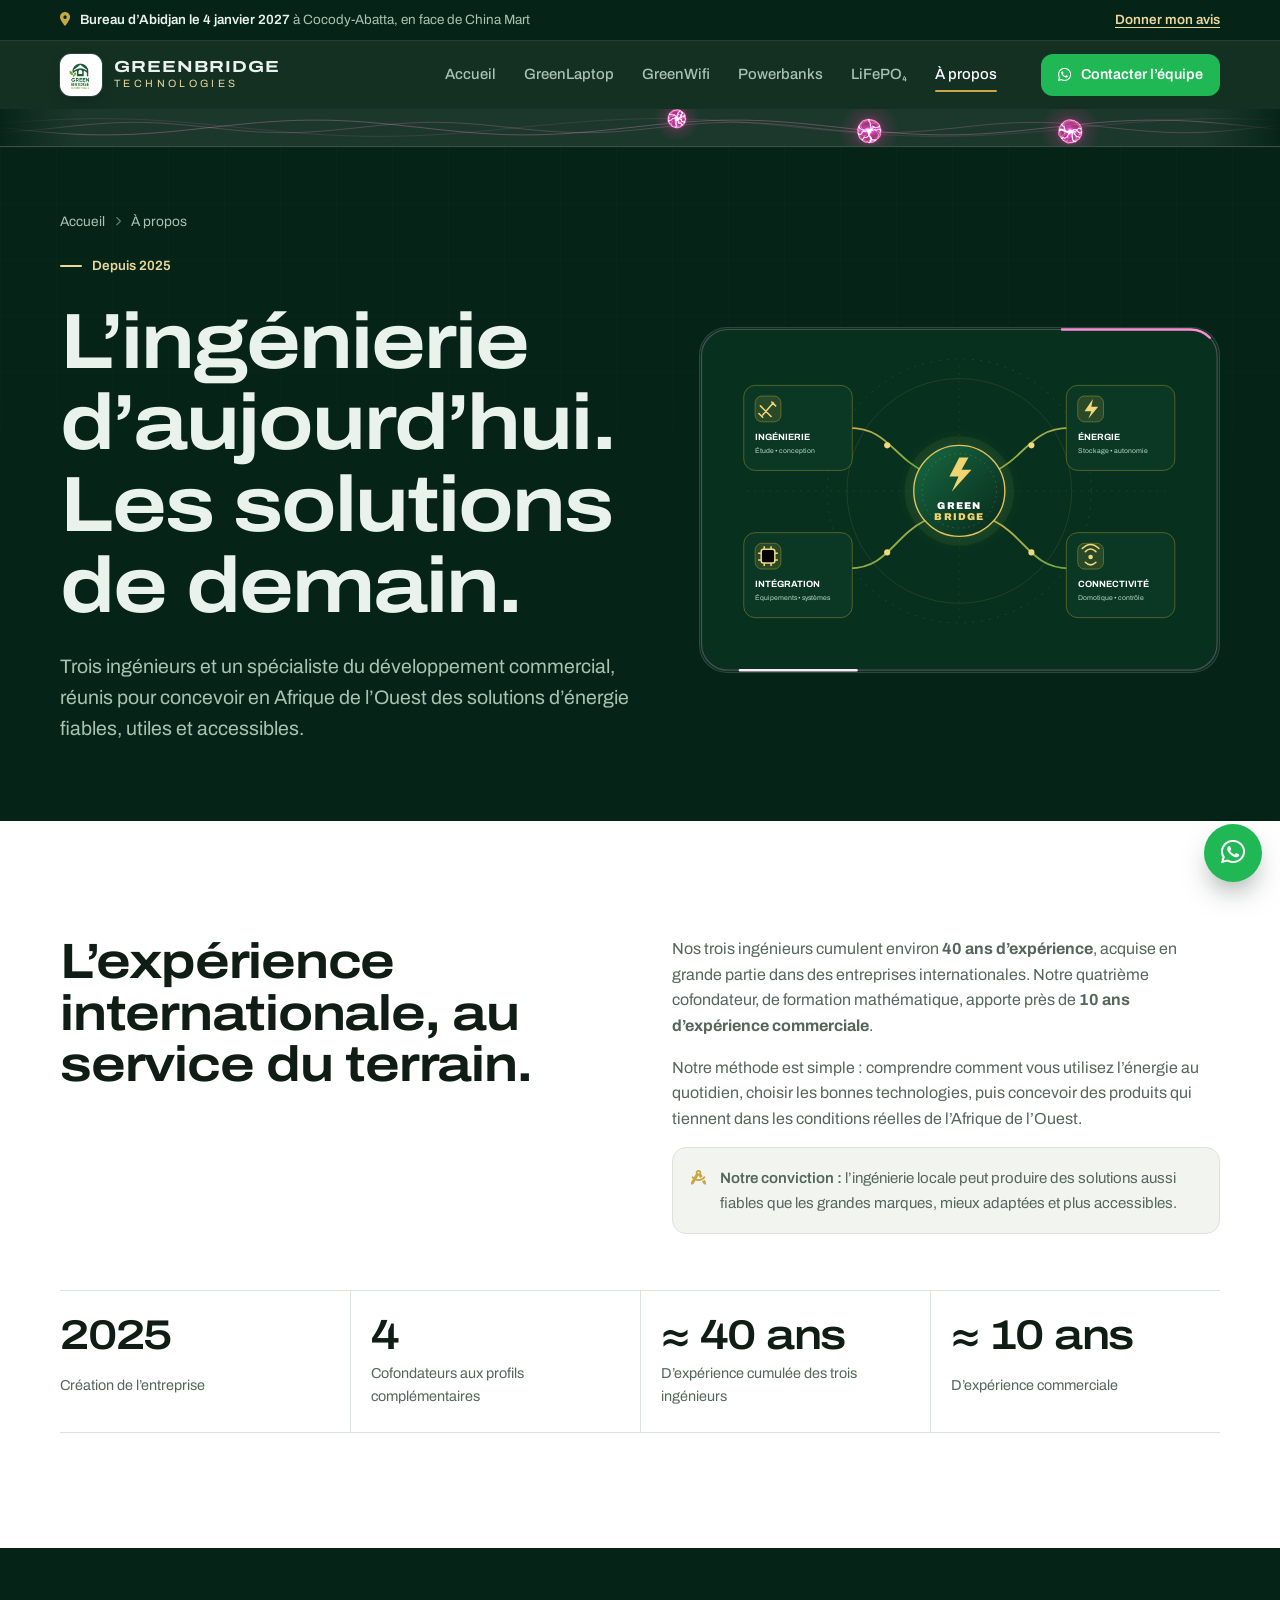
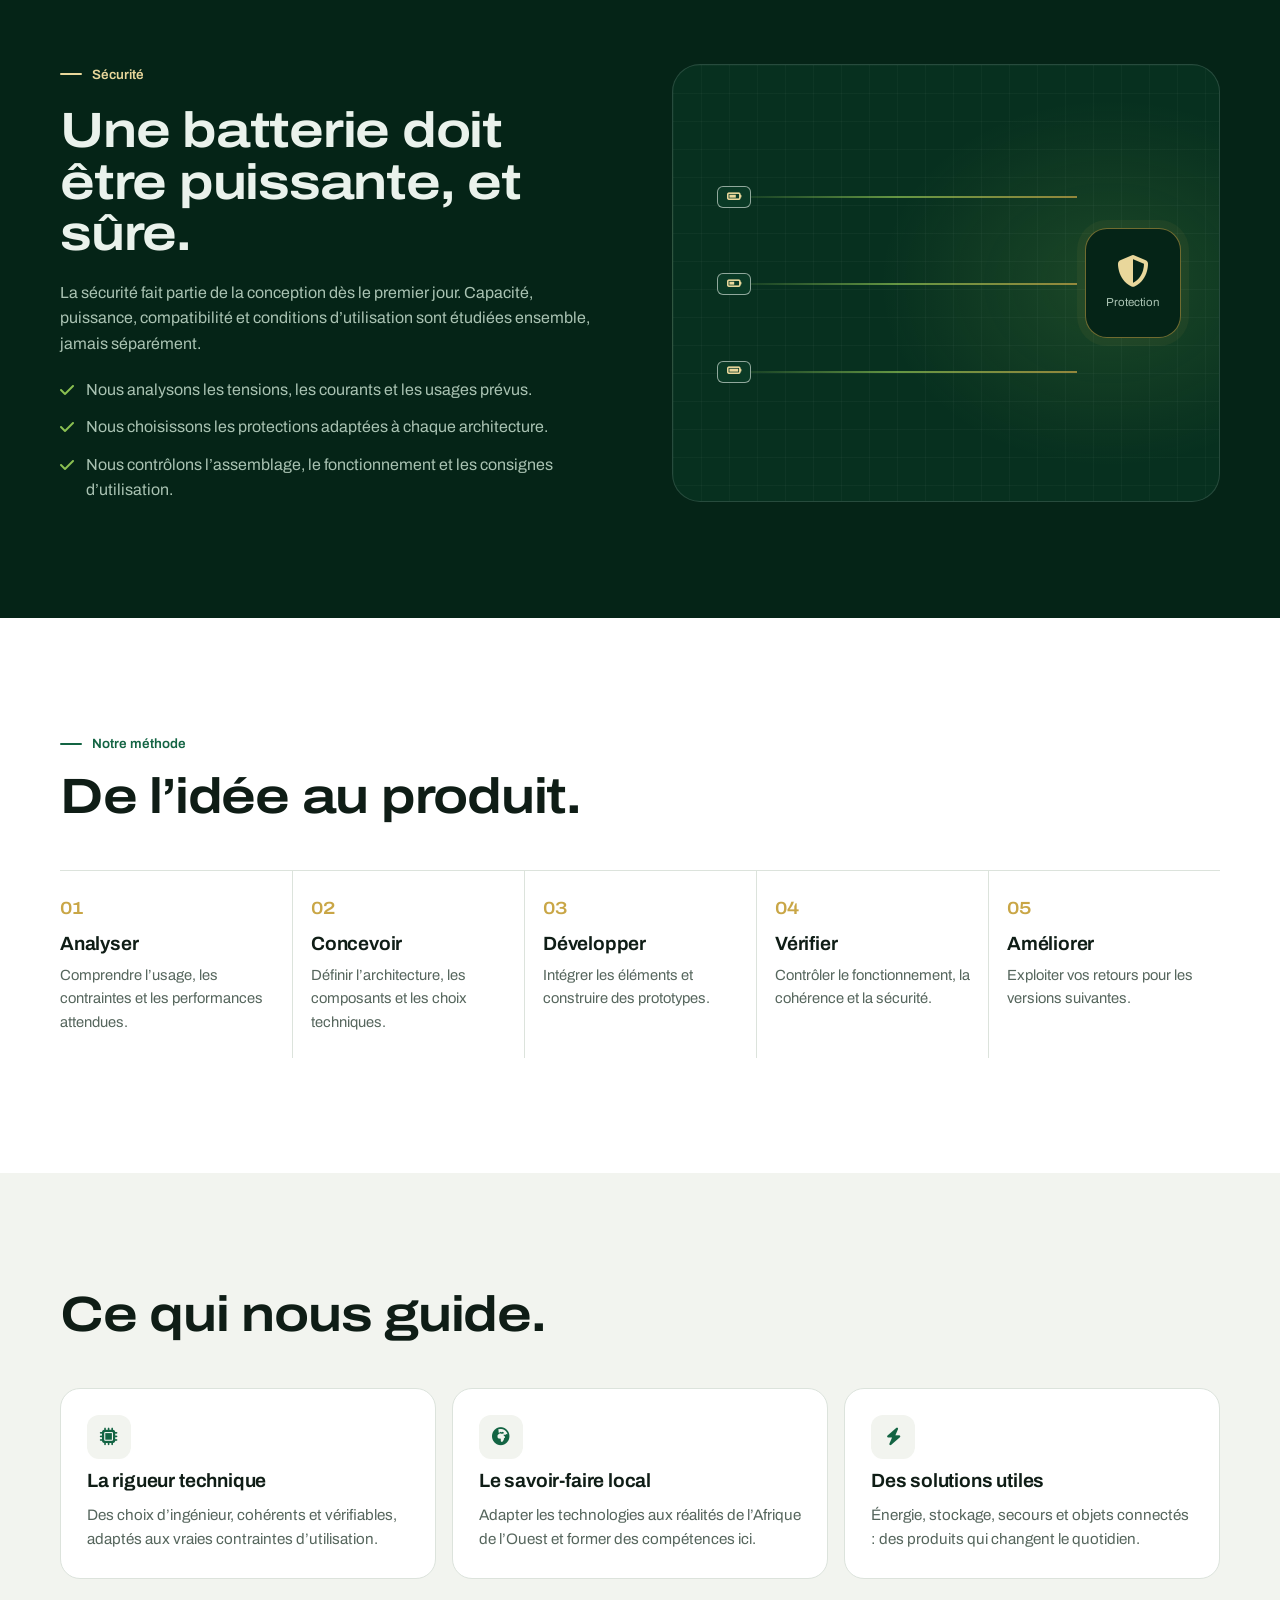
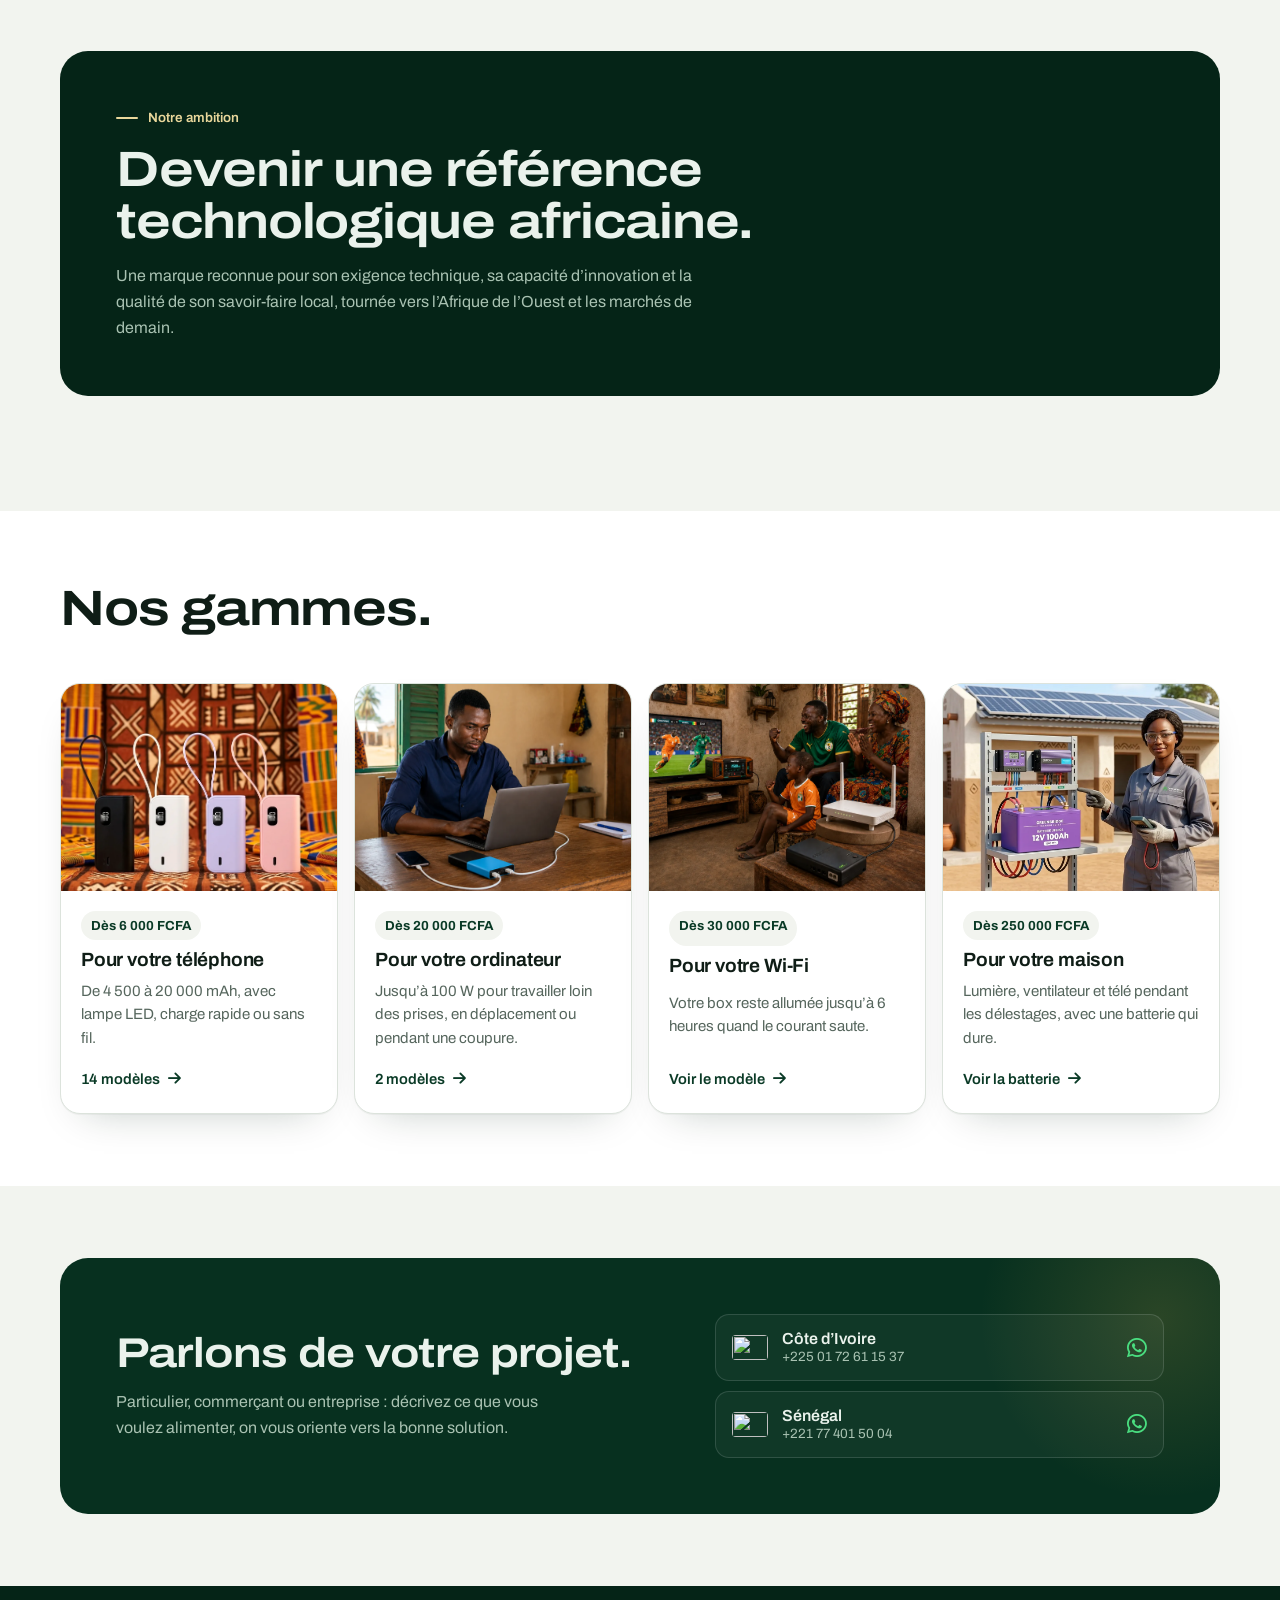
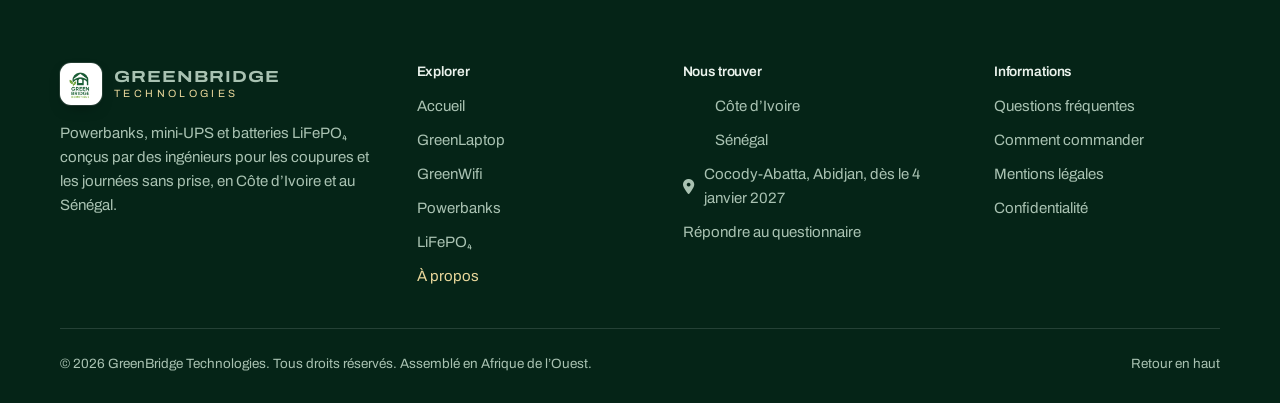
==== commit 29aa12cd: "Update apropos.html" ====
--- a/apropos.html
+++ b/apropos.html
@@ -9,7 +9,7 @@
 <meta property="og:title" content="À propos | GreenBridge Technologies, ingénierie énergétique en Afrique de l’Ouest">
 <meta property="og:description" content="GreenBridge Technologies : trois ingénieurs et un spécialiste commercial qui conçoivent des solutions d’énergie fiables pour l’Afrique de l’Ouest.">
 <meta property="og:type" content="website">
-<meta property="og:image" content="https://www.greenbridge-technologies.com/Chargeur_ordi_1.png">
+<meta property="og:image" content="https://www.greenbridge-technologies.com/gb-og.jpg">
 <meta property="og:locale" content="fr_FR">
 <link rel="canonical" href="https://www.greenbridge-technologies.com/apropos.html">
 <link rel="icon" type="image/png" href="green%20bridge%20domo.png">
@@ -228,16 +228,16 @@
   <div class="wrap">
     <div class="section-head"><h2 id="domains-title">Nos gammes.</h2></div>
     <div class="universe-grid"><a class="u-card" href="powerbanks.html">
-      <div class="u-card__media"><img src="Pwkb_Mini_3.png" alt="Gamme Powerbanks" loading="lazy" decoding="async" data-fallback=""></div>
+      <div class="u-card__media"><img src="gb-greenonly-2.webp" alt="Gamme Powerbanks" loading="lazy" decoding="async" data-fallback=""></div>
       <div class="u-card__body"><small class="u-card__price">Dès 6 000 FCFA</small><h3>Pour votre téléphone</h3><p>De 4 500 à 20 000 mAh, avec lampe LED, charge rapide ou sans fil.</p><span class="u-card__go">14 modèles <i class="fa-solid fa-arrow-right" aria-hidden="true"></i></span></div>
     </a><a class="u-card" href="greenlaptop.html">
-      <div class="u-card__media"><img src="Chargeur_ordi_1.png" alt="Gamme GreenLaptop" loading="lazy" decoding="async" data-fallback=""></div>
+      <div class="u-card__media"><img src="gb-greenlaptop-plus-2.webp" alt="Gamme GreenLaptop" loading="lazy" decoding="async" data-fallback=""></div>
       <div class="u-card__body"><small class="u-card__price">Dès 20 000 FCFA</small><h3>Pour votre ordinateur</h3><p>Jusqu’à 100 W pour travailler loin des prises, en déplacement ou pendant une coupure.</p><span class="u-card__go">2 modèles <i class="fa-solid fa-arrow-right" aria-hidden="true"></i></span></div>
     </a><a class="u-card" href="greenwifi.html">
-      <div class="u-card__media"><img src="wifi_2.png" alt="Gamme GreenWifi" loading="lazy" decoding="async" data-fallback=""></div>
+      <div class="u-card__media"><img src="gb-greenwifi-2.webp" alt="Gamme GreenWifi" loading="lazy" decoding="async" data-fallback=""></div>
       <div class="u-card__body"><small class="u-card__price">Dès 30 000 FCFA</small><h3>Pour votre Wi-Fi</h3><p>Votre box reste allumée jusqu’à 6 heures quand le courant saute.</p><span class="u-card__go">Voir le modèle <i class="fa-solid fa-arrow-right" aria-hidden="true"></i></span></div>
     </a><a class="u-card" href="lifepo4.html">
-      <div class="u-card__media"><img src="pack_batterie_1200wh.png" alt="Gamme LiFePO₄" loading="lazy" decoding="async" data-fallback=""></div>
+      <div class="u-card__media"><img src="gb-lifepo4-2.webp" alt="Gamme LiFePO₄" loading="lazy" decoding="async" data-fallback=""></div>
       <div class="u-card__body"><small class="u-card__price">Dès 250 000 FCFA</small><h3>Pour votre maison</h3><p>Lumière, ventilateur et télé pendant les délestages, avec une batterie qui dure.</p><span class="u-card__go">Voir la batterie <i class="fa-solid fa-arrow-right" aria-hidden="true"></i></span></div>
     </a></div>
   </div>
--- a/greenbridge.css
+++ b/greenbridge.css
@@ -910,3 +910,37 @@
 @media print{
   .fiche-top::before{content:"GreenBridge Technologies · Fiche technique";display:block;font-weight:700;font-size:10pt;letter-spacing:.04em;color:#0A3A26;border-bottom:2px solid #C9A646;padding-bottom:6px;margin-bottom:14px}
 }
+
+/* =====================================================================
+   Correctifs téléphone : aucun défilement horizontal, photos centrées
+   ===================================================================== */
+/* 1. La barre filtres + tri ne dépasse plus de l’écran */
+@media (max-width:640px){
+  .tools{flex-wrap:nowrap}
+  .tools > *{min-width:0}
+  .tools .filters{width:auto;max-width:none}
+  .sort select{max-width:58vw}
+}
+/* 2. Rien ne peut faire glisser la page vers la droite (sans casser le menu collant) */
+html,body{overflow-x:clip}
+img,svg,video,canvas{max-width:100%}
+
+/* 3. Fenêtre photo : toujours à la largeur de l’écran, photo entière et centrée */
+.modal{overflow-x:hidden;max-width:100%}
+.modal__close{margin:0 0 0 12px}
+.m-gallery__stage{display:flex;align-items:center;justify-content:center}
+.m-gallery__stage img{object-fit:contain;object-position:center;width:100%;height:100%}
+@media (max-width:640px){
+  .modal{width:100vw;max-width:100vw;left:0;right:0}
+  .m-gallery__stage{aspect-ratio:auto;height:min(46vh,340px)}
+  .m-gallery__controls{inset:auto 8px 8px auto}
+  .carousel-btn{width:38px;height:38px}
+  .m-actions .btn{white-space:normal;text-align:center}
+  .m-price{flex-direction:column;align-items:flex-start;gap:4px}
+}
+/* Photo principale de la fiche : produit entier, centré */
+.fiche-gallery__main img{object-fit:contain;object-position:center}
+@media (max-width:640px){
+  .fiche-gallery__main{aspect-ratio:auto;height:min(62vh,420px)}
+  .fiche-gallery__thumbs button{flex-basis:60px;height:60px}
+}
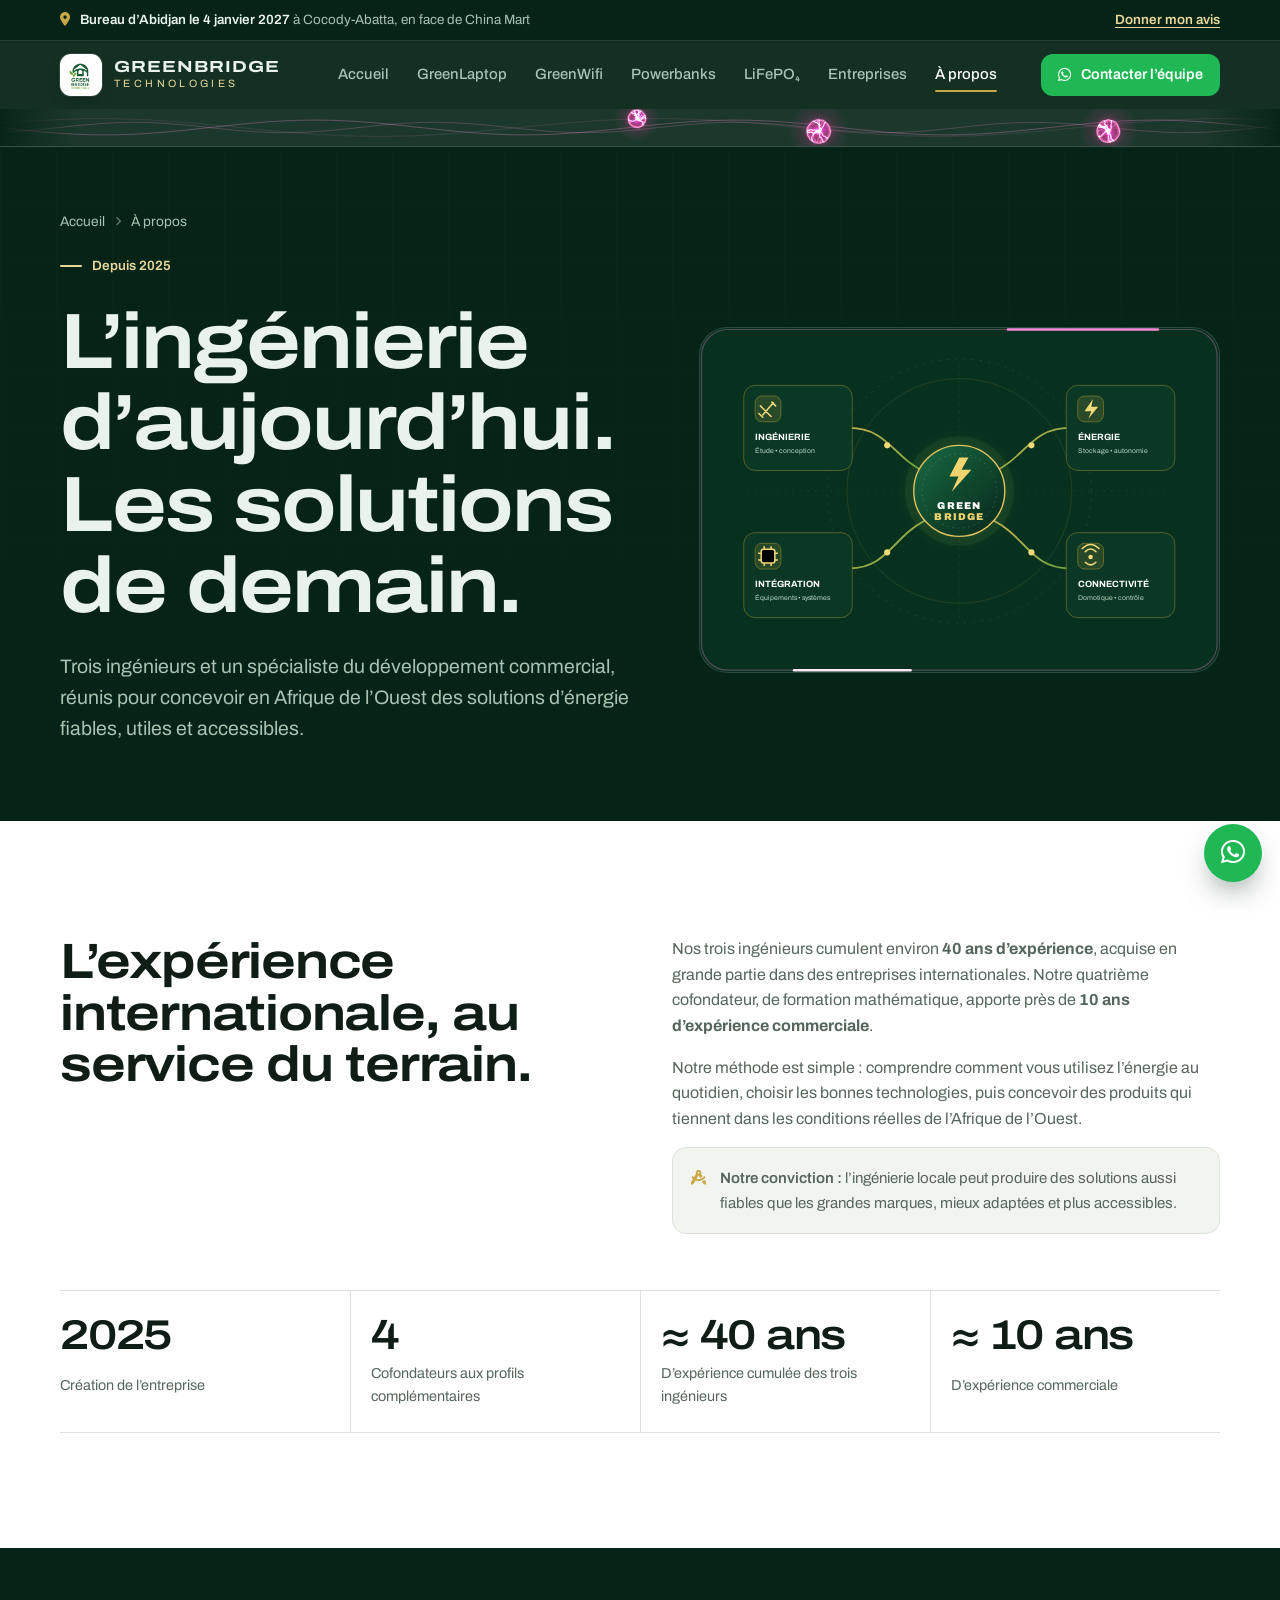
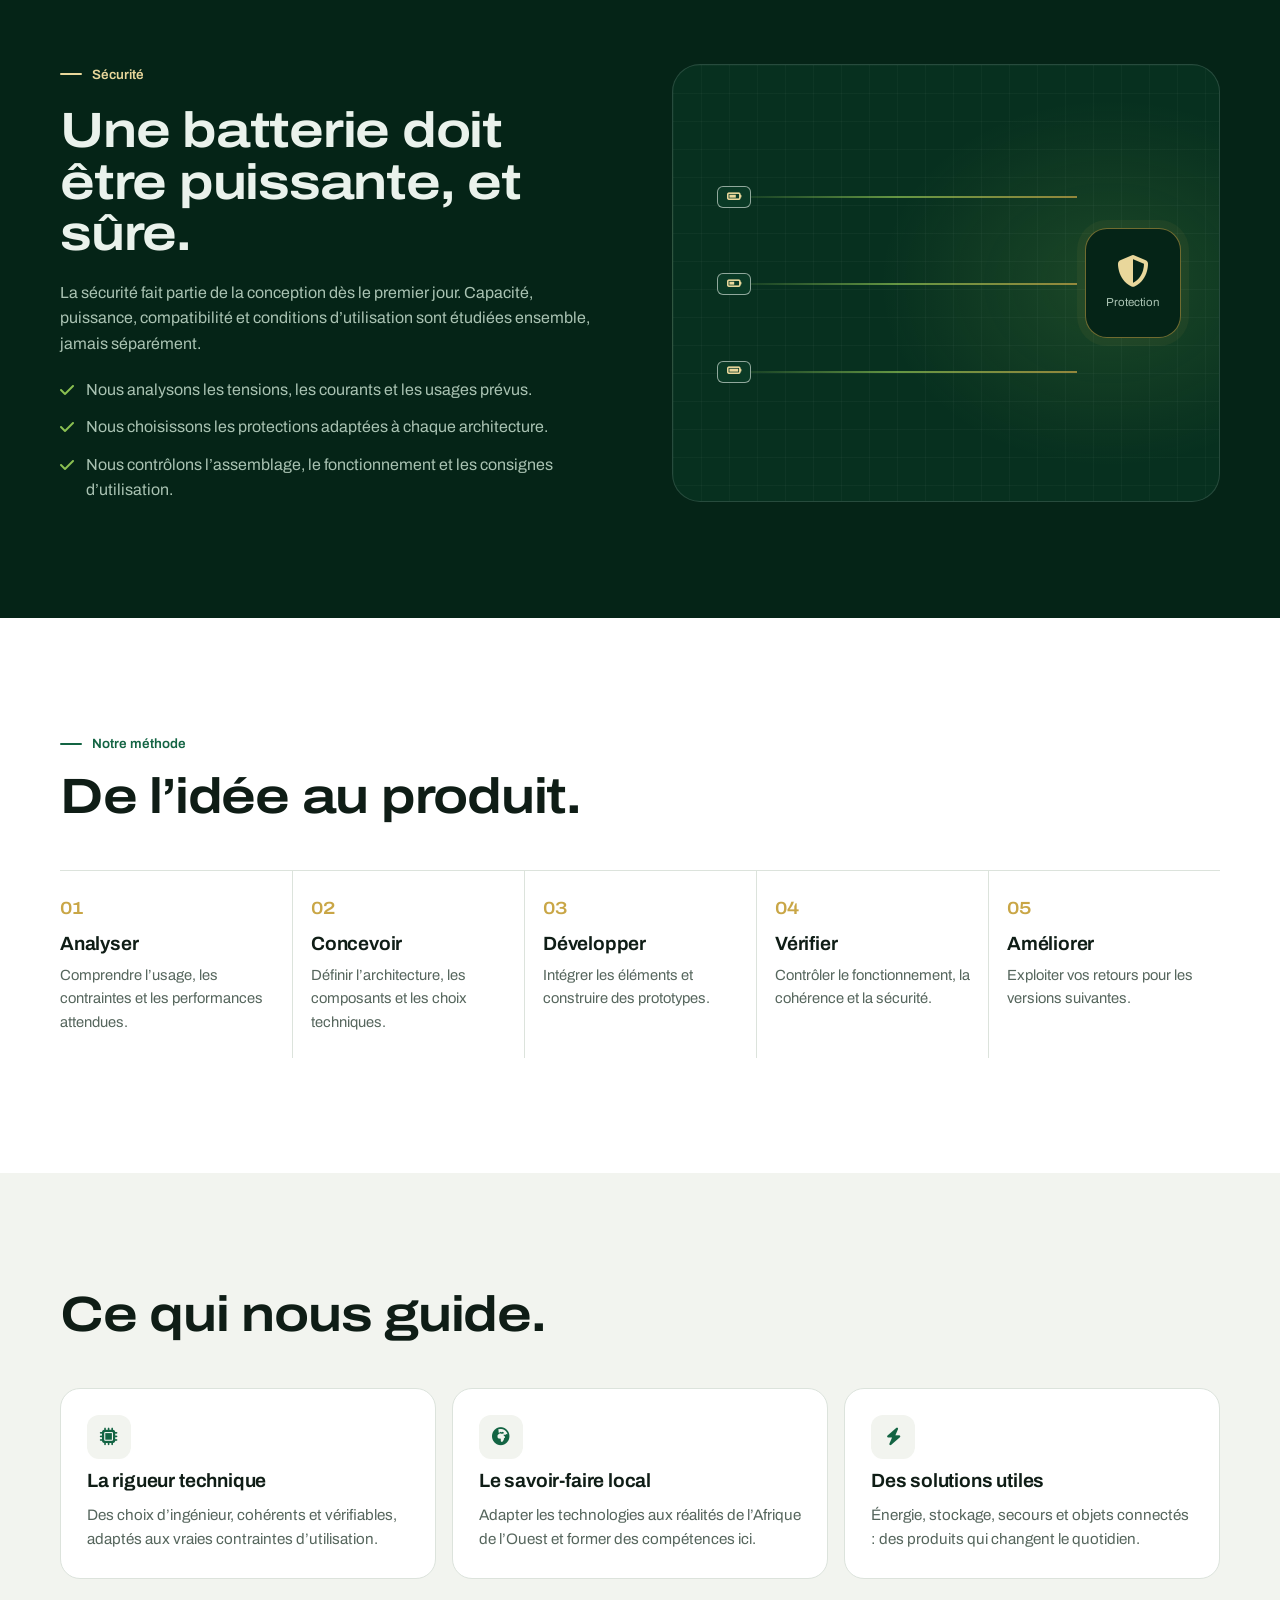
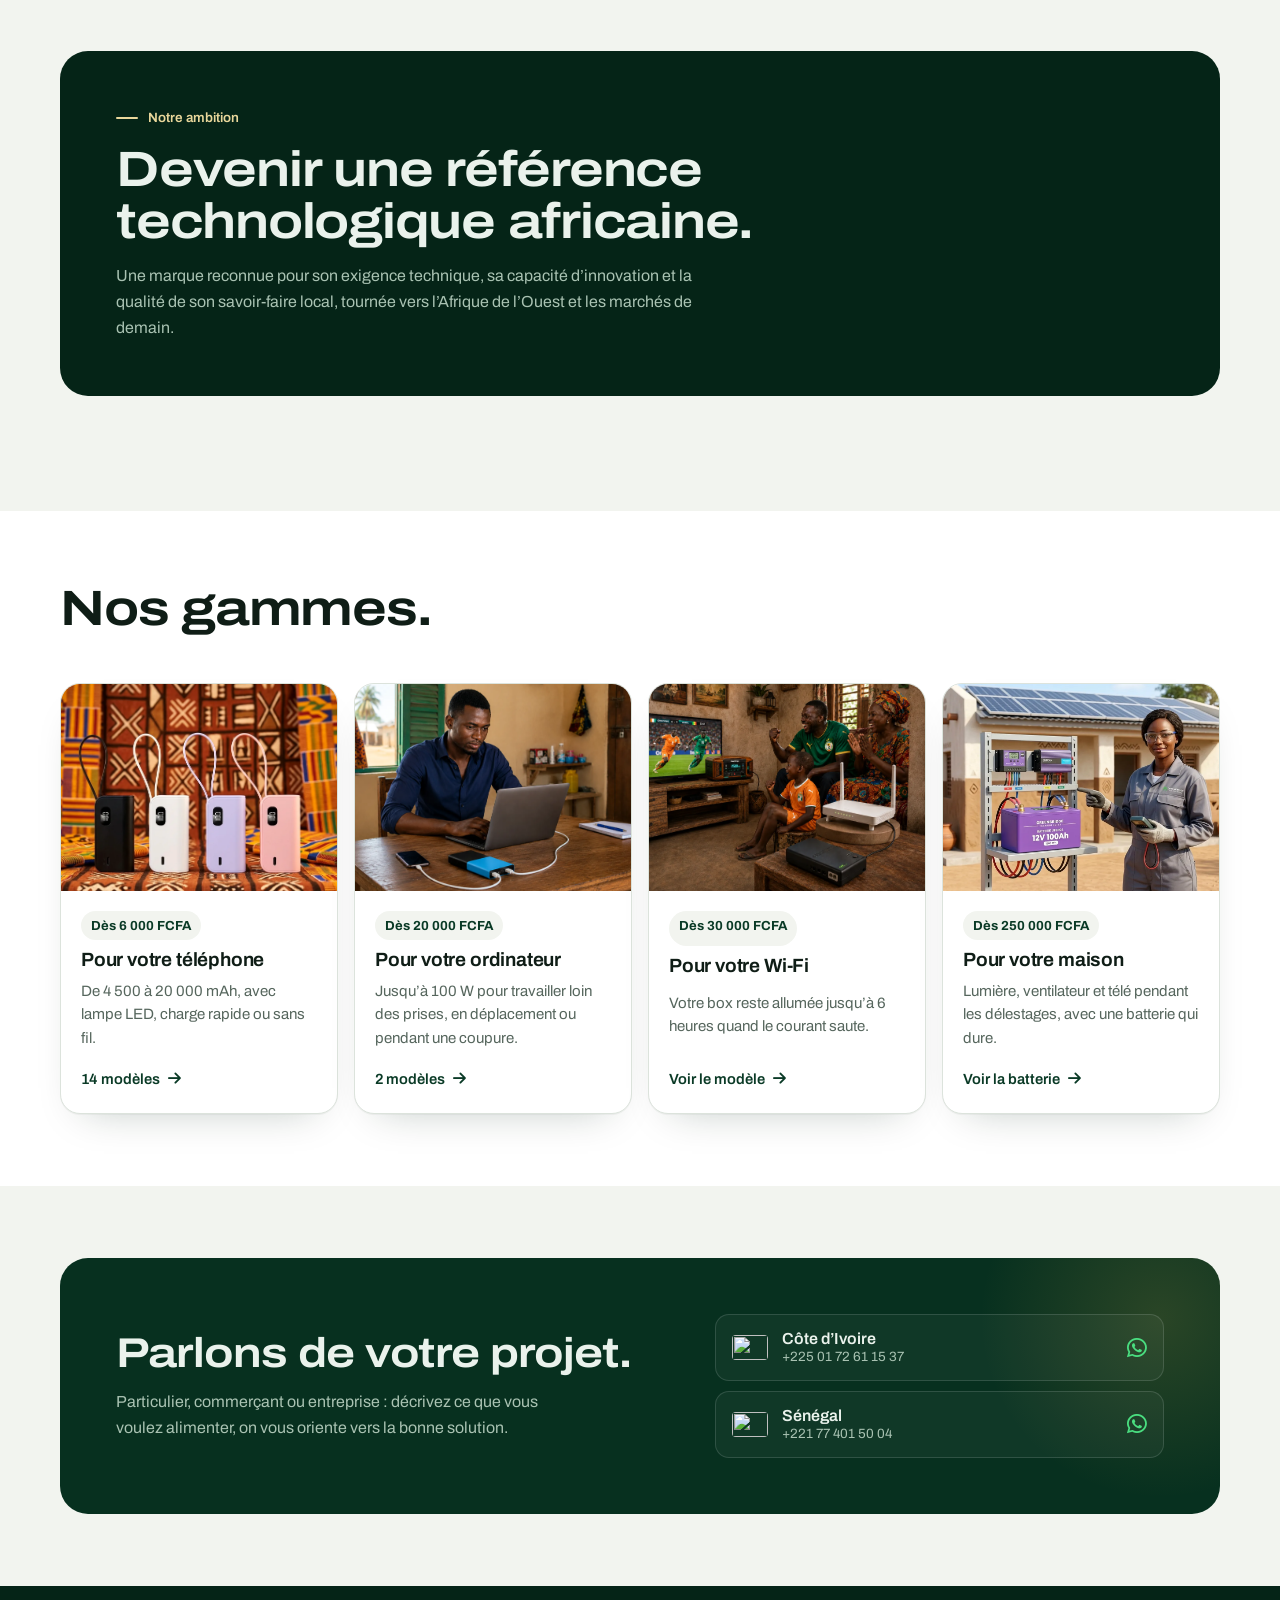
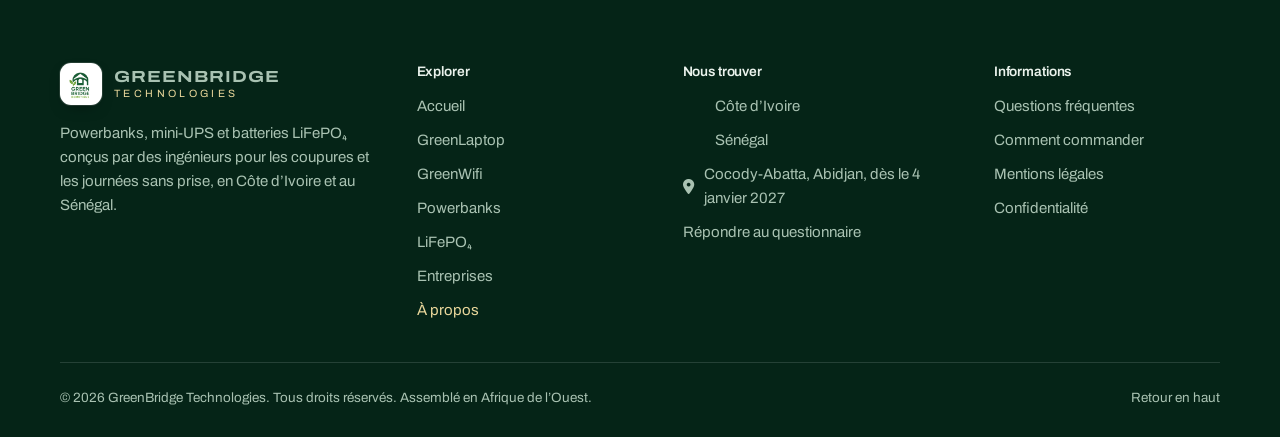
==== commit 75d90d72: "Update apropos.html" ====
--- a/apropos.html
+++ b/apropos.html
@@ -51,6 +51,7 @@
 <a href="greenwifi.html">GreenWifi</a>
 <a href="powerbanks.html">Powerbanks</a>
 <a href="lifepo4.html">LiFePO₄</a>
+<a href="entreprises.html">Entreprises</a>
 <a href="apropos.html" aria-current="page">À propos</a>
     </nav>
     <div class="header-cta"><button class="btn btn--wa" type="button" data-order=""><i class="fa-brands fa-whatsapp" aria-hidden="true"></i>Contacter l’équipe</button></div>
@@ -71,6 +72,7 @@
 <a href="greenwifi.html">GreenWifi<small>Mini-UPS Wi-Fi</small></a>
 <a href="powerbanks.html">Powerbanks<small>Téléphones</small></a>
 <a href="lifepo4.html">LiFePO₄<small>Stockage</small></a>
+<a href="entreprises.html">Entreprises<small>Powerbanks à votre marque</small></a>
 <a href="apropos.html" aria-current="page">À propos<small>Notre équipe</small></a>
   </nav>
   <div class="mobile-menu__foot">
@@ -275,6 +277,7 @@
 <li><a href="greenwifi.html">GreenWifi</a></li>
 <li><a href="powerbanks.html">Powerbanks</a></li>
 <li><a href="lifepo4.html">LiFePO₄</a></li>
+<li><a href="entreprises.html">Entreprises</a></li>
 <li><a href="apropos.html" aria-current="page">À propos</a></li>
         </ul>
       </div>
--- a/greenbridge.css
+++ b/greenbridge.css
@@ -944,3 +944,140 @@
   .fiche-gallery__main{aspect-ratio:auto;height:min(62vh,420px)}
   .fiche-gallery__thumbs button{flex-basis:60px;height:60px}
 }
+
+/* =====================================================================
+   PAGE ENTREPRISES : simulateur de personnalisation
+   ===================================================================== */
+.pro-hero__art{position:relative;aspect-ratio:1/1;border-radius:var(--r-panel);overflow:hidden;border:1px solid var(--line-dark);
+  background:radial-gradient(70% 60% at 50% 40%,rgba(234,242,236,.10),transparent 70%),var(--forest-800)}
+.pro-hero__art svg{position:absolute;inset:0;width:100%;height:100%}
+.pro-hero__tag{position:absolute;left:18px;bottom:18px;z-index:4;padding:8px 12px;border-radius:999px;background:rgba(5,36,23,.8);color:var(--brass-soft);font-size:.82rem;font-weight:600}
+
+.config{display:grid;grid-template-columns:minmax(0,.95fr) minmax(0,1.05fr);gap:clamp(24px,4vw,48px);align-items:start}
+.config__form{display:grid;gap:26px}
+.field{display:grid;gap:10px}
+.field > label,.field > span.field__label{font-weight:600;font-size:.95rem;display:flex;justify-content:space-between;gap:12px;align-items:baseline}
+.field__label small,.field > label small{font-weight:500;color:var(--muted);font-size:.8rem}
+.field__hint{font-size:.82rem;color:var(--muted)}
+.input{width:100%;min-height:50px;padding:12px 14px;border-radius:12px;border:1px solid var(--line);background:#fff;font:inherit;color:var(--ink);transition:border-color .2s, box-shadow .2s}
+.input:focus{outline:none;border-color:var(--forest-600);box-shadow:0 0 0 3px rgba(19,100,67,.15)}
+textarea.input{min-height:90px;resize:vertical}
+.field-row{display:grid;grid-template-columns:1fr 1fr;gap:14px}
+.step-title{display:flex;align-items:center;gap:12px;font-stretch:var(--wide);font-weight:650;font-size:1.15rem;letter-spacing:-.01em;padding-top:8px;border-top:1px solid var(--line)}
+.step-title b{width:30px;height:30px;flex:0 0 30px;border-radius:50%;display:grid;place-items:center;background:var(--forest-800);color:#fff;font-size:.85rem;font-stretch:100%}
+
+.picks{display:grid;grid-template-columns:repeat(auto-fill,minmax(130px,1fr));gap:10px}
+.pick{position:relative;display:grid;border:1px solid var(--line);border-radius:14px;overflow:hidden;background:#fff;cursor:pointer;transition:border-color .2s, box-shadow .2s}
+.pick input,.swatch input,.seg input{position:absolute;opacity:0;pointer-events:none}
+.pick__img{aspect-ratio:1/1;background:var(--paper)}
+.pick__img img{width:100%;height:100%;object-fit:cover}
+.pick__txt{padding:8px 10px;display:grid;line-height:1.3}
+.pick__txt b{font-size:.88rem}
+.pick__txt small{font-size:.75rem;color:var(--muted)}
+.pick:has(input:checked){border-color:var(--forest-600);box-shadow:0 0 0 2px var(--forest-600)}
+.pick:has(input:focus-visible),.swatch:has(input:focus-visible),.seg:has(input:focus-visible){outline:2px solid var(--brass);outline-offset:2px}
+
+.swatches{display:flex;flex-wrap:wrap;gap:12px}
+.swatch{position:relative;display:grid;justify-items:center;gap:6px;cursor:pointer;width:72px;text-align:center}
+.swatch span{width:44px;height:44px;border-radius:50%;background:var(--c);border:1px solid rgba(0,0,0,.15);box-shadow:inset 0 -6px 12px rgba(0,0,0,.18)}
+.swatch small{font-size:.72rem;color:var(--muted);line-height:1.2}
+.swatch:has(input:checked) span{box-shadow:0 0 0 3px #fff,0 0 0 5px var(--forest-600),inset 0 -6px 12px rgba(0,0,0,.18)}
+.swatch:has(input:checked) small{color:var(--ink);font-weight:600}
+
+.segs{display:grid;grid-template-columns:repeat(3,1fr);gap:8px}
+.seg{position:relative;cursor:pointer}
+.seg span{display:grid;gap:3px;height:100%;padding:12px;border-radius:12px;border:1px solid var(--line);background:#fff;transition:border-color .2s, background .2s}
+.seg b{font-size:.88rem}
+.seg small{font-size:.75rem;color:var(--muted);line-height:1.35}
+.seg:has(input:checked) span{border-color:var(--forest-600);background:#F1F7F3;box-shadow:0 0 0 1px var(--forest-600)}
+.inks{display:flex;gap:8px;flex-wrap:wrap}
+.inks .seg span{padding:8px 14px;flex-direction:row}
+
+.upload{display:flex;align-items:center;gap:12px;flex-wrap:wrap;padding:14px;border:1.5px dashed #B8C6BC;border-radius:14px;background:#FAFBF9}
+.upload input{position:absolute;width:1px;height:1px;opacity:0}
+.upload label.btn{cursor:pointer}
+.upload span{font-size:.86rem;color:var(--muted)}
+.upload button{background:none;border:0;color:var(--muted);text-decoration:underline;cursor:pointer;font-size:.84rem}
+.checks{display:grid;gap:10px}
+.check{display:flex;gap:10px;align-items:flex-start;font-size:.92rem;cursor:pointer}
+.check input{width:20px;height:20px;accent-color:var(--forest-600);margin-top:2px;flex:0 0 auto}
+
+.preview{position:sticky;top:calc(var(--header-h) + var(--band-h) + 20px);display:grid;gap:14px}
+.preview__stage{position:relative;aspect-ratio:1/1;border-radius:var(--r-panel);overflow:hidden;border:1px solid var(--line);
+  background:radial-gradient(75% 65% at 50% 38%,#FAFBF9 0%,#E2E8E1 100%)}
+.preview__stage svg{position:absolute;inset:0;width:100%;height:100%}
+.preview__views{position:absolute;top:14px;left:14px;z-index:2;display:flex;gap:4px;padding:4px;border-radius:999px;background:rgba(255,255,255,.85);-webkit-backdrop-filter:blur(8px);backdrop-filter:blur(8px);border:1px solid var(--line)}
+.preview__views button{border:0;background:none;padding:8px 14px;border-radius:999px;font-size:.84rem;font-weight:600;color:var(--muted);cursor:pointer}
+.preview__views button[aria-pressed="true"]{background:var(--forest-800);color:#fff}
+.preview__badge{position:absolute;right:14px;top:14px;z-index:2;padding:6px 10px;border-radius:999px;background:var(--forest-950);color:var(--brass-soft);font-size:.74rem;font-weight:600}
+.recap{margin:0;display:grid;grid-template-columns:repeat(3,1fr);border:1px solid var(--line);border-radius:var(--r-card);background:#fff;overflow:hidden}
+.recap div{padding:12px 14px;border-bottom:1px solid var(--line);border-right:1px solid var(--line)}
+.recap div:nth-child(3n){border-right:0}
+.recap div:nth-last-child(-n+3){border-bottom:0}
+.recap dt{font-size:.74rem;color:var(--muted)}
+.recap dd{margin:2px 0 0;font-weight:600;font-size:.9rem;overflow-wrap:anywhere}
+.pro-price{font-size:.88rem;color:var(--muted)}
+.pro-price b{color:var(--ink)}
+.preview .btn-row .btn{flex:1 1 auto}
+.disclaimer{font-size:.8rem;color:var(--muted)}
+
+.ex-grid{display:grid;grid-template-columns:repeat(4,minmax(0,1fr));gap:16px}
+.ex-card{display:flex;flex-direction:column;background:#fff;border:1px solid var(--line);border-radius:var(--r-card);overflow:hidden;box-shadow:var(--shadow-card)}
+.ex-card__art{position:relative;aspect-ratio:1/1;background:radial-gradient(75% 65% at 50% 38%,#FAFBF9 0%,#E2E8E1 100%)}
+.ex-card__art svg{position:absolute;inset:0;width:100%;height:100%}
+.ex-card__body{padding:16px;display:grid;gap:6px;flex:1;align-content:start}
+.ex-card__body small{color:var(--forest-600);font-weight:600;font-size:.78rem}
+.ex-card__body p{color:var(--muted);font-size:.86rem}
+.ex-card__body .btn{margin-top:6px;justify-self:start}
+
+.offer{display:grid;grid-template-columns:repeat(3,minmax(0,1fr));gap:16px}
+.offer article{padding:24px;border-radius:var(--r-card);background:#fff;border:1px solid var(--line);display:grid;gap:10px;align-content:start}
+.offer i{width:44px;height:44px;border-radius:12px;display:grid;place-items:center;background:var(--paper);color:var(--forest-600);font-size:1.1rem}
+.offer p{color:var(--muted);font-size:.94rem}
+
+.pro-teaser{display:grid;grid-template-columns:minmax(0,1.1fr) minmax(0,.9fr);gap:clamp(24px,4vw,56px);align-items:center;
+  padding:clamp(24px,4vw,48px);border-radius:var(--r-panel);background:var(--forest-950);color:var(--on-dark);overflow:hidden}
+.pro-teaser p{color:var(--on-dark-muted)}
+.pro-teaser__art{position:relative;aspect-ratio:4/3;border-radius:var(--r-card);background:radial-gradient(70% 60% at 50% 45%,rgba(234,242,236,.12),transparent 70%),var(--forest-800)}
+.pro-teaser__art svg{position:absolute;inset:0;width:100%;height:100%}
+
+@media (max-width:1100px){.ex-grid{grid-template-columns:repeat(2,minmax(0,1fr))}}
+@media (max-width:920px){
+  .config,.pro-teaser{grid-template-columns:1fr}
+  .preview{position:static;order:-1}
+  .offer{grid-template-columns:1fr}
+}
+@media (max-width:640px){
+  .field-row{grid-template-columns:1fr}
+  .segs{grid-template-columns:1fr}
+  .picks{grid-template-columns:repeat(3,minmax(0,1fr))}
+  .pick__txt small{display:none}
+  .recap{grid-template-columns:repeat(2,1fr)}
+  .recap div:nth-child(3n){border-right:1px solid var(--line)}
+  .recap div:nth-child(2n){border-right:0}
+  .recap div:nth-last-child(-n+3){border-bottom:1px solid var(--line)}
+  .recap div:nth-last-child(-n+2){border-bottom:0}
+  .ex-grid{grid-template-columns:1fr 1fr;gap:10px}
+  .ex-card__body{padding:12px}
+  .ex-card__body p{display:none}
+}
+.mobile-only{display:none}
+@media (max-width:920px){
+  .mobile-only{display:grid;gap:14px}
+  .preview__details{display:none}
+  .preview{position:sticky;top:calc(var(--header-h) + var(--band-h));z-index:20;margin:0 calc(var(--gutter) * -1);padding:10px var(--gutter);
+    background:rgba(242,244,239,.94);-webkit-backdrop-filter:blur(10px);backdrop-filter:blur(10px);border-bottom:1px solid var(--line)}
+  .preview__stage{aspect-ratio:auto;height:min(32vh,290px);border-radius:18px}
+  .preview__views button{padding:6px 12px}
+}
+.preview__details{display:grid;gap:14px}
+@media (max-width:920px){.preview__details{display:none}}
+
+/* Simulateur v2 : rendu photo sur canvas */
+.preview__stage canvas,.pro-hero__art canvas,.ex-card__art canvas,.pro-teaser__art canvas{position:absolute;inset:0;width:100%;height:100%;object-fit:contain;display:block}
+.preview__stage{background:radial-gradient(75% 65% at 50% 40%,#FAFBF9 0%,#DEE5DD 100%)}
+.preview__badge{left:14px;right:auto}
+.preview__note{position:absolute;right:14px;top:14px;z-index:2;padding:6px 10px;border-radius:999px;background:rgba(255,255,255,.85);color:var(--muted);font-size:.74rem;font-weight:600;border:1px solid var(--line)}
+.pro-hero__art{background:#0F4A32}
+.pro-teaser__art{aspect-ratio:1/1;max-width:440px;justify-self:center;width:100%;overflow:hidden;background:#0F4A32}
+.ex-card__art{background:radial-gradient(75% 65% at 50% 40%,#FAFBF9 0%,#DEE5DD 100%)}
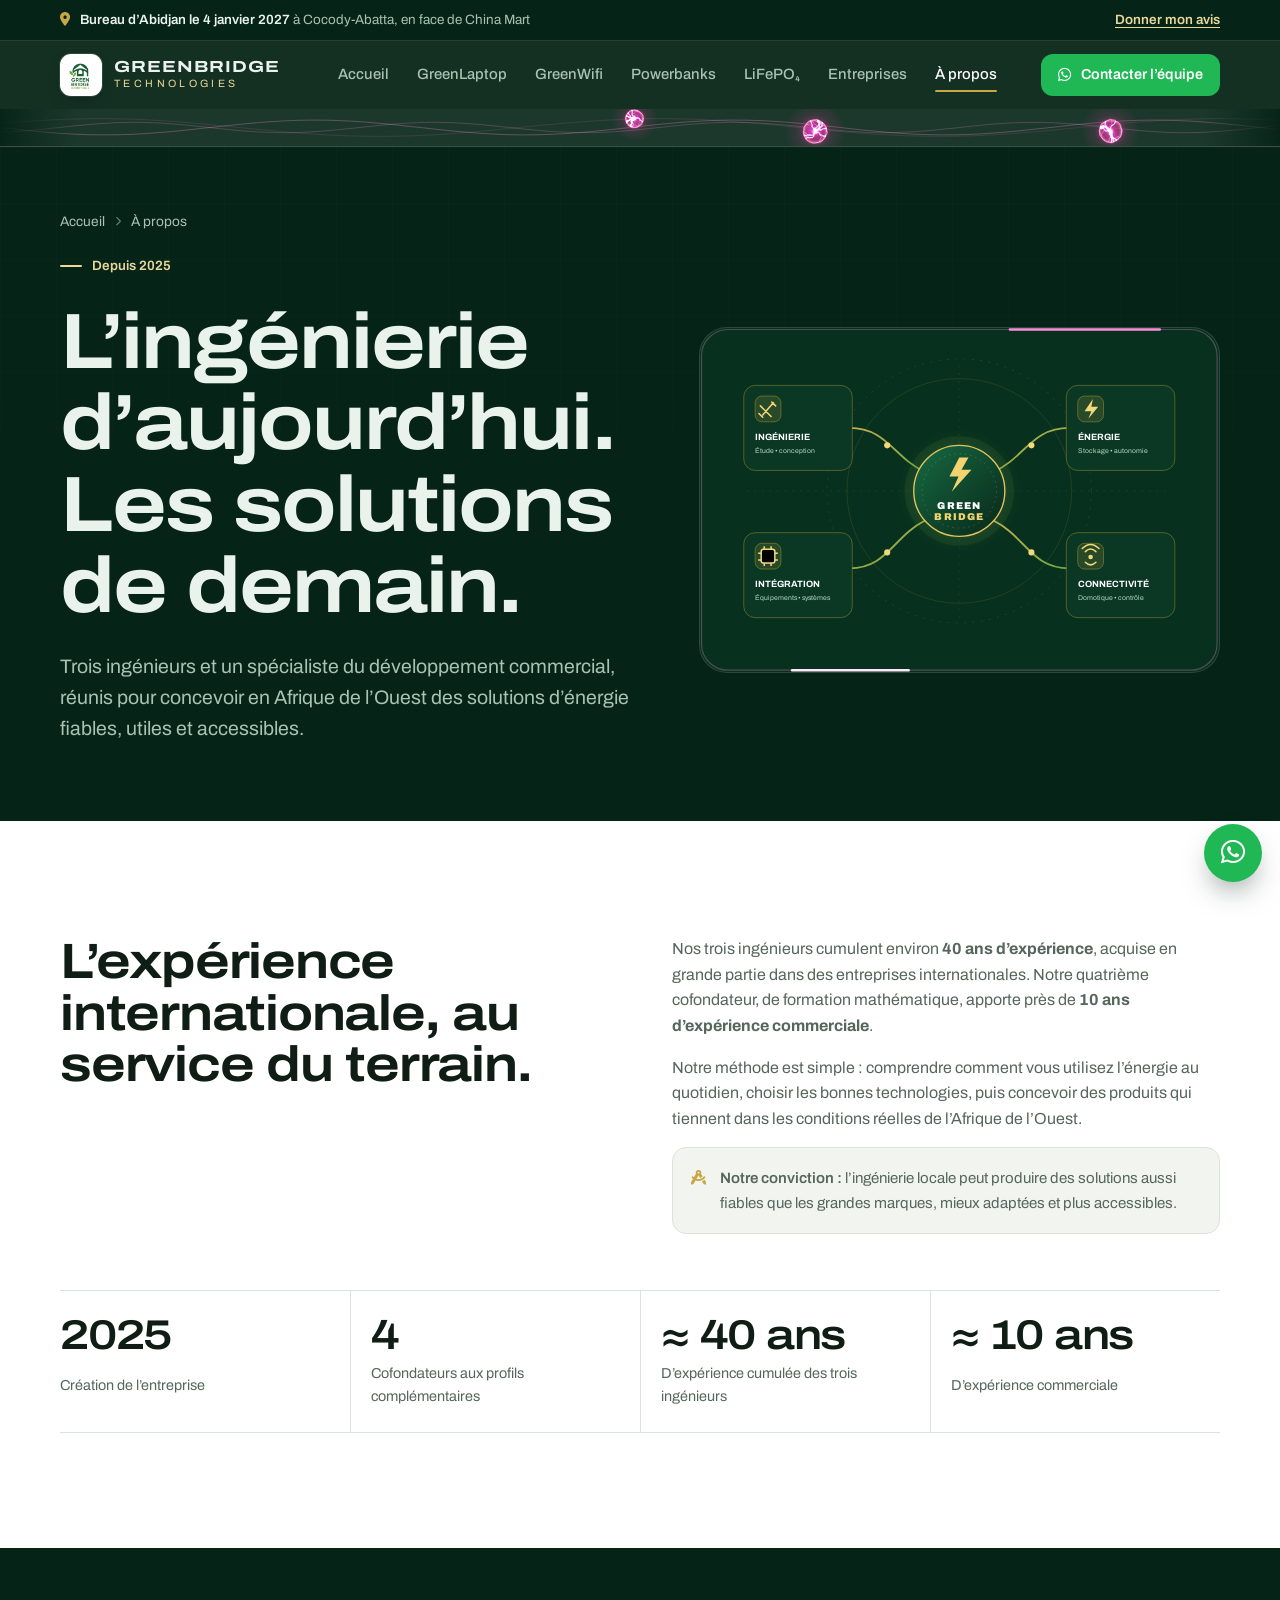
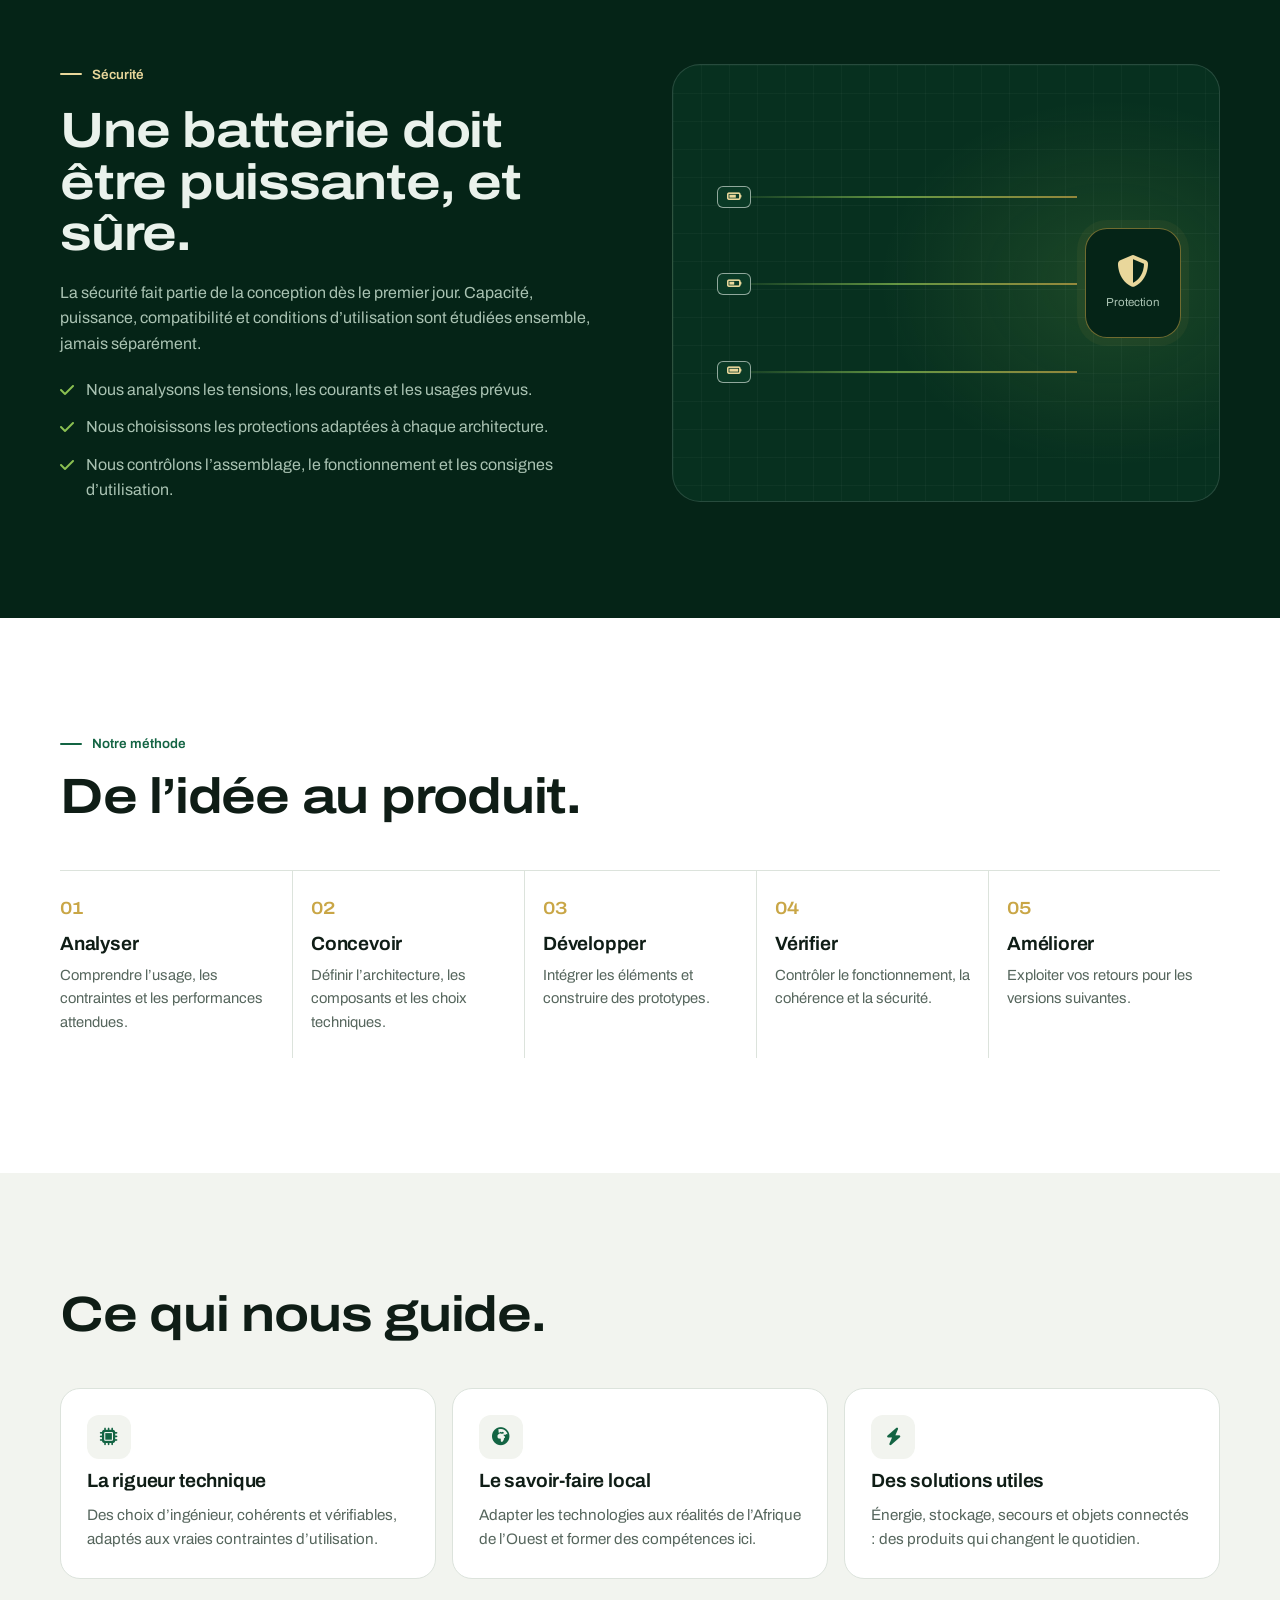
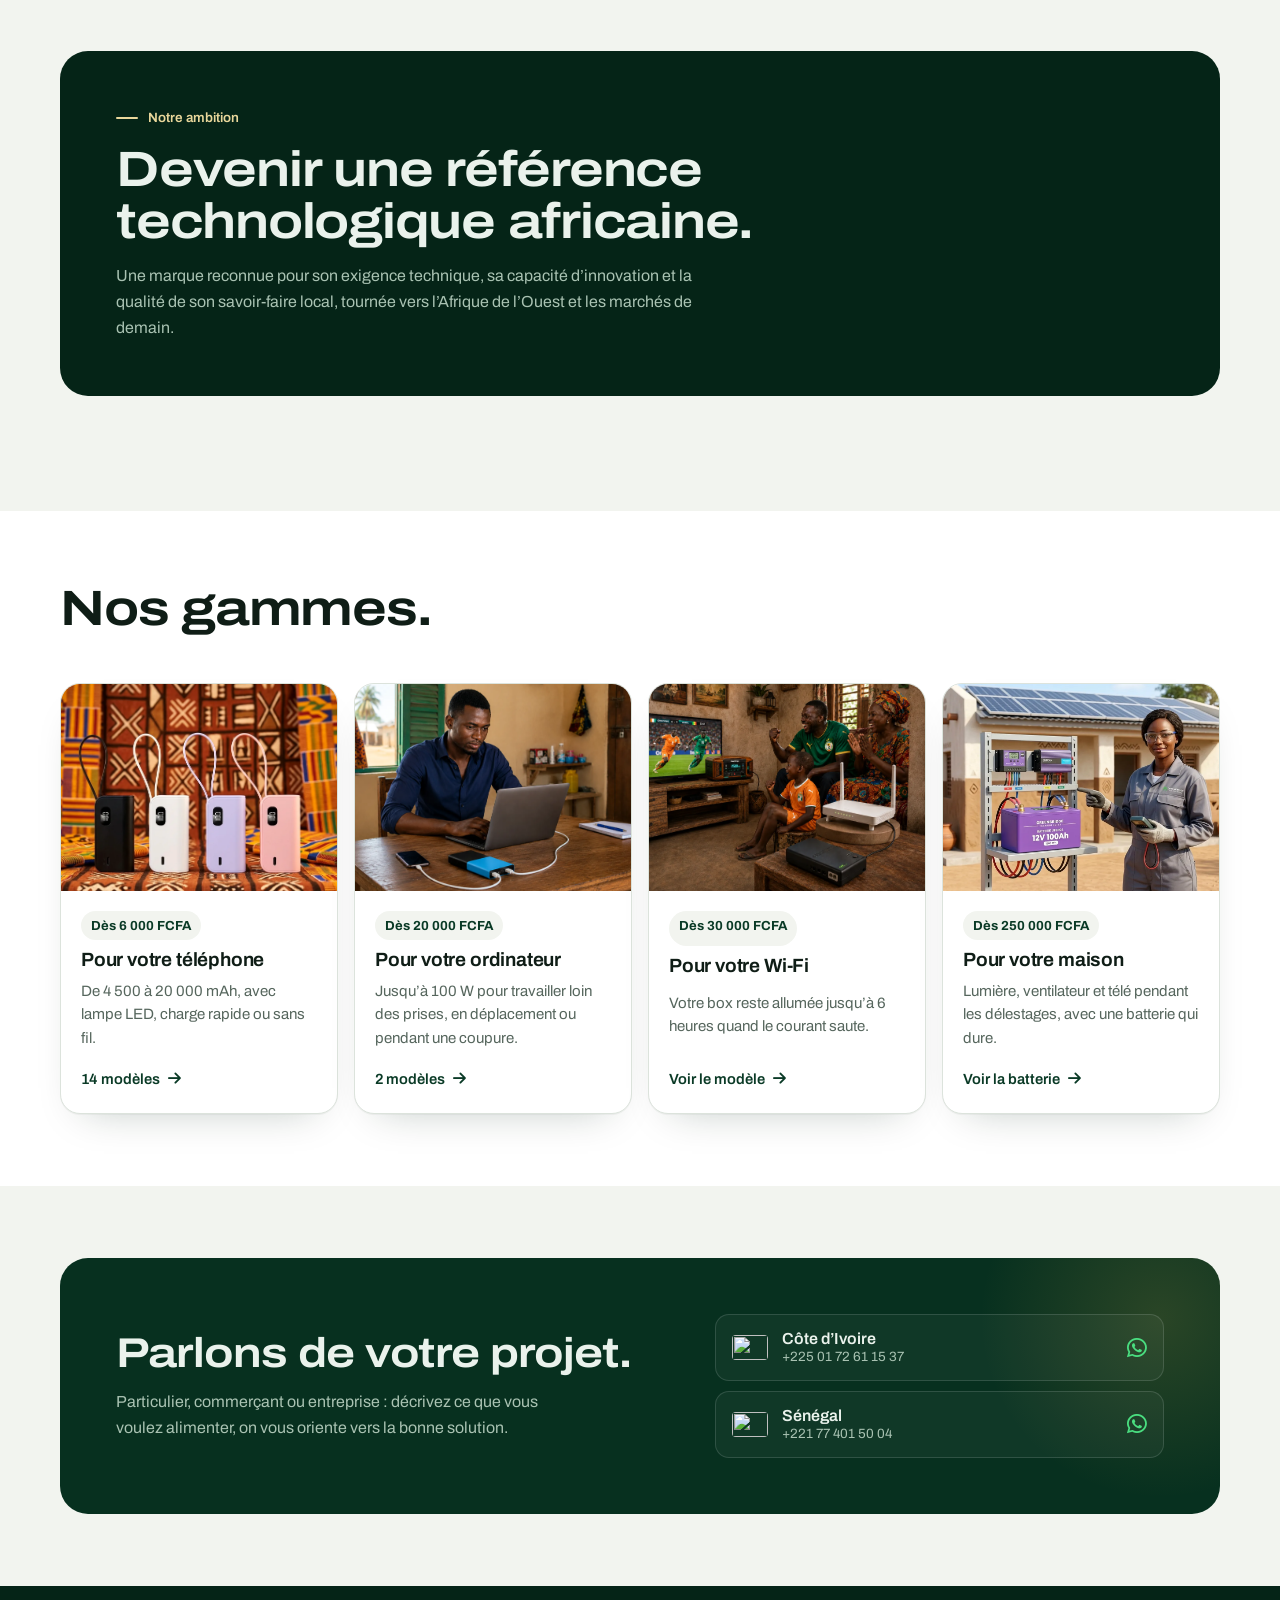
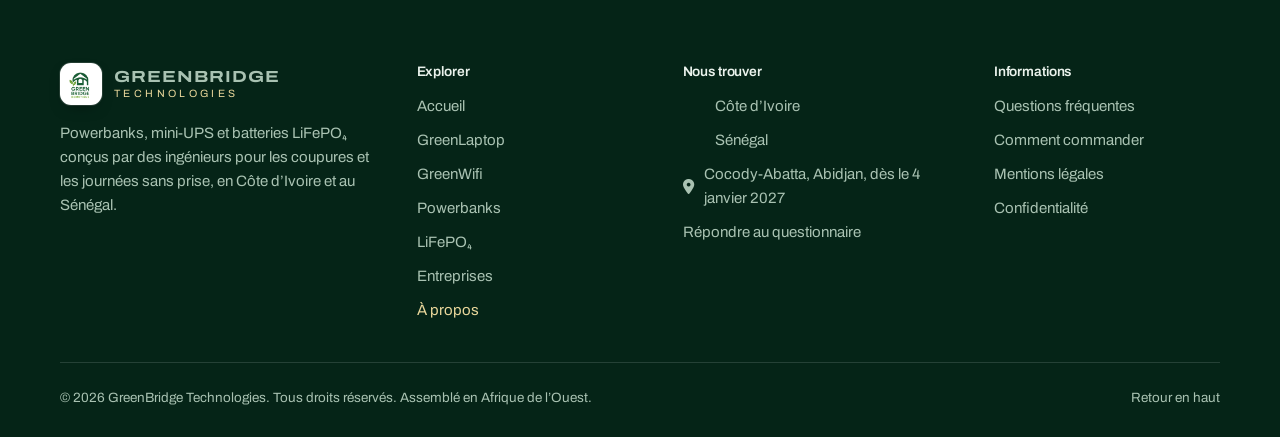
==== commit bc7a414c: "Update apropos.html" ====
--- a/apropos.html
+++ b/apropos.html
@@ -17,7 +17,7 @@
 <link rel="preconnect" href="https://fonts.googleapis.com">
 <link rel="preconnect" href="https://fonts.gstatic.com" crossorigin>
 <link rel="preconnect" href="https://cdnjs.cloudflare.com" crossorigin>
-<link rel="stylesheet" href="greenbridge.css">
+<link rel="stylesheet" href="greenbridge.css?v=20261116c">
 <link rel="stylesheet" href="https://fonts.googleapis.com/css2?family=Archivo:wdth,wght@100..125,400..700&display=swap">
 <link rel="stylesheet" href="https://cdnjs.cloudflare.com/ajax/libs/font-awesome/6.4.2/css/all.min.css" media="print" onload="this.media='all'">
 <noscript><link rel="stylesheet" href="https://cdnjs.cloudflare.com/ajax/libs/font-awesome/6.4.2/css/all.min.css"></noscript>
@@ -316,6 +316,6 @@
   </div>
 </div>
 
-<script src="greenbridge.js" defer></script>
+<script src="greenbridge.js?v=20261116c" defer></script>
 </body>
 </html>
--- a/greenbridge.css
+++ b/greenbridge.css
@@ -1081,3 +1081,62 @@
 .pro-hero__art{background:#0F4A32}
 .pro-teaser__art{aspect-ratio:1/1;max-width:440px;justify-self:center;width:100%;overflow:hidden;background:#0F4A32}
 .ex-card__art{background:radial-gradient(75% 65% at 50% 40%,#FAFBF9 0%,#DEE5DD 100%)}
+/* Légende et zoom de l’aperçu */
+.preview__caption{position:absolute;left:14px;bottom:14px;z-index:2;margin:0;display:flex;flex-wrap:wrap;gap:6px;max-width:calc(100% - 200px)}
+.preview__caption span{padding:5px 10px;border-radius:999px;background:rgba(255,255,255,.88);border:1px solid var(--line);font-size:.76rem;font-weight:600;color:var(--ink)}
+.preview__zoom{position:absolute;right:14px;bottom:14px;z-index:2;display:inline-flex;align-items:center;gap:8px;min-height:38px;padding:0 14px;border-radius:999px;
+  border:1px solid var(--line);background:#fff;font-size:.84rem;font-weight:600;color:var(--forest-800);cursor:pointer;box-shadow:0 6px 16px -10px rgba(0,0,0,.35)}
+.preview__zoom[aria-pressed="true"]{background:var(--forest-800);color:#fff;border-color:var(--forest-800)}
+@media (max-width:920px){
+  .preview__caption{max-width:calc(100% - 150px);bottom:10px;left:10px}
+  .preview__caption span{font-size:.7rem;padding:4px 8px}
+  .preview__zoom{bottom:10px;right:10px;min-height:34px;padding:0 10px;font-size:.76rem}
+}
+
+/* Configurateur 3D */
+.pro-stage{position:absolute;inset:0}
+.pro-3d{width:100%;height:100%;display:block;touch-action:none;cursor:grab}
+.pro-3d.is-grabbing{cursor:grabbing}
+.pro-no3d{position:absolute;inset:0;display:grid;place-items:center;padding:24px;text-align:center;color:var(--muted);font-size:.92rem}
+.preview__note i{margin-right:4px}
+.types{display:grid;grid-template-columns:repeat(4,minmax(0,1fr));gap:8px}
+.type{position:relative;cursor:pointer}
+.type input{position:absolute;opacity:0;pointer-events:none}
+.type span{display:grid;justify-items:center;gap:8px;text-align:center;padding:14px 8px;border-radius:14px;border:1px solid var(--line);background:#fff;font-size:.84rem;font-weight:600;line-height:1.25;transition:border-color .2s,background .2s}
+.type i{font-size:1.25rem;color:var(--forest-600)}
+.type:has(input:checked) span{border-color:var(--forest-600);background:#F1F7F3;box-shadow:0 0 0 1px var(--forest-600)}
+.type:has(input:focus-visible) span{outline:2px solid var(--brass);outline-offset:2px}
+.picks--shapes{grid-template-columns:repeat(4,minmax(0,1fr))}
+.picks--shapes .pick__img{background:radial-gradient(75% 65% at 50% 40%,#FAFBF9 0%,#E2E8E1 100%);position:relative}
+.picks--shapes .pick__img img{object-fit:contain}
+.pick__txt small{display:block}
+.pick__load{position:absolute;inset:30%;border-radius:50%;border:3px solid var(--line);border-top-color:var(--forest-600);animation:gb-spin 0.9s linear infinite}
+@keyframes gb-spin{to{transform:rotate(360deg)}}
+.segs--2{grid-template-columns:repeat(2,1fr)}
+.ex-card__art{position:relative}
+.ex-card__art img,.pro-hero__art .pro-art-img{position:absolute;inset:0;width:100%;height:100%;object-fit:contain}
+.pro-teaser__art img{width:100%;height:100%;object-fit:cover;border-radius:inherit}
+@media (max-width:640px){
+  .types{grid-template-columns:repeat(2,minmax(0,1fr))}
+  .picks--shapes{grid-template-columns:repeat(2,minmax(0,1fr))}
+  .pick__txt small{display:block}
+}
+/* Connectique et vues */
+.chips{display:flex;flex-wrap:wrap;gap:8px}
+.chip{position:relative;cursor:pointer}
+.chip input{position:absolute;opacity:0;pointer-events:none}
+.chip span{display:inline-flex;align-items:center;gap:8px;min-height:40px;padding:0 14px;border-radius:999px;border:1px solid var(--line);background:#fff;font-size:.88rem;font-weight:600;transition:all .2s}
+.chip i{font-size:.7rem;width:16px;height:16px;border-radius:50%;display:grid;place-items:center;border:1.5px solid var(--line);color:transparent}
+.chip:has(input:checked) span{border-color:var(--forest-600);background:#F1F7F3}
+.chip:has(input:checked) i{background:var(--forest-600);border-color:var(--forest-600);color:#fff}
+.chip:has(input:focus-visible) span{outline:2px solid var(--brass);outline-offset:2px}
+.preview__views2{position:absolute;right:14px;bottom:14px;z-index:2;display:flex;gap:6px}
+.preview__views2 button{display:inline-flex;align-items:center;gap:7px;min-height:38px;padding:0 13px;border-radius:999px;border:1px solid var(--line);background:#fff;font-size:.82rem;font-weight:600;color:var(--forest-800);cursor:pointer;box-shadow:0 6px 16px -10px rgba(0,0,0,.35)}
+.preview__views2 button[aria-pressed="true"]{background:var(--forest-800);color:#fff;border-color:var(--forest-800)}
+.preview__caption{max-width:calc(100% - 250px)}
+.picks--shapes:has(.pick:nth-child(2):last-child){grid-template-columns:repeat(2,minmax(0,1fr));max-width:420px}
+@media (max-width:920px){
+  .preview__views2{bottom:10px;right:10px}
+  .preview__views2 button{min-height:32px;padding:0 10px;font-size:.74rem}
+  .preview__caption{max-width:calc(100% - 200px)}
+}
